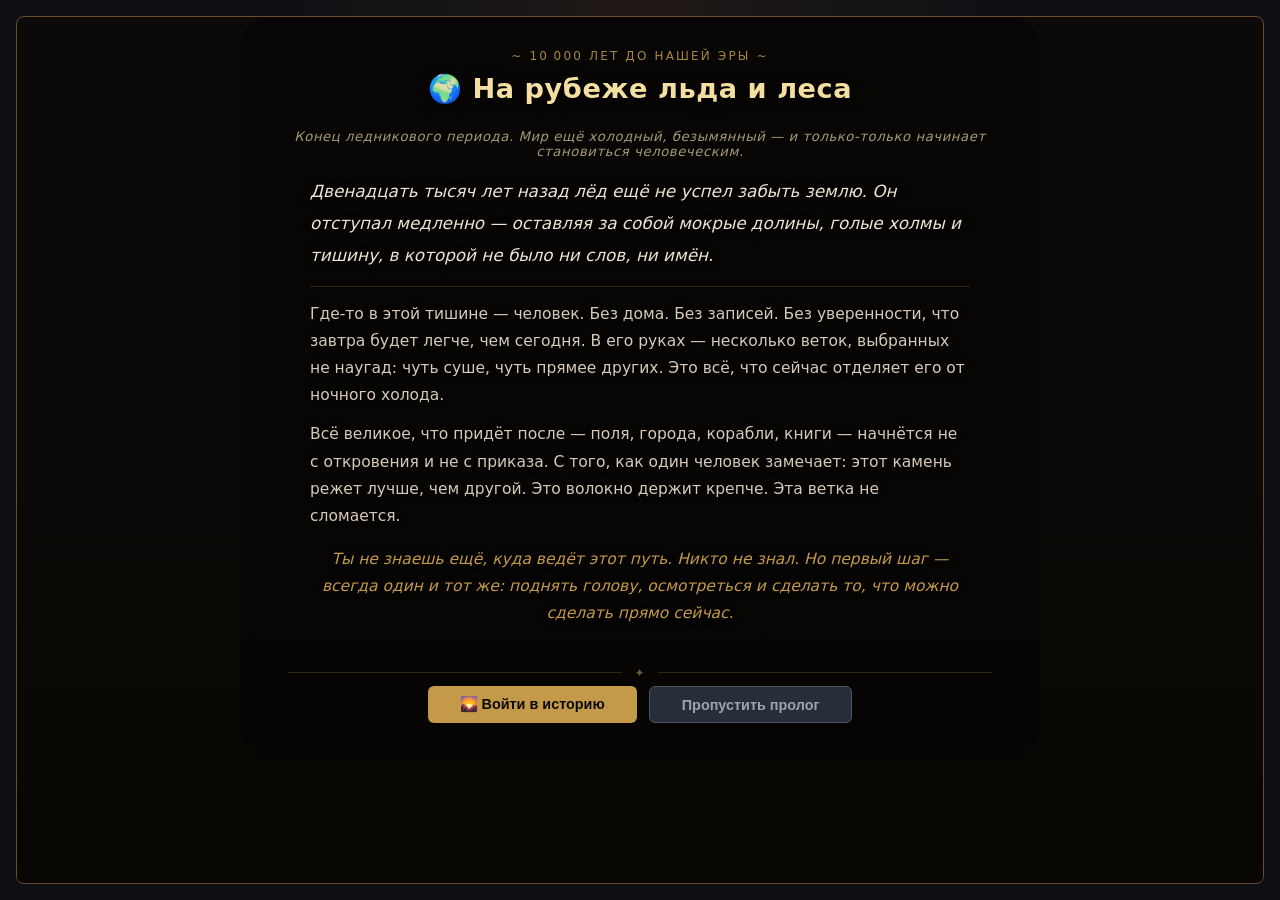
==== web/prototype.html @ 3b173170 "feat: round-trip logistics, phase travel animation, tooltip delay [v0.1.15] - Full outbound/gather/r" ====
<!doctype html>
<html lang="ru">
  <head>
    <meta charset="UTF-8" />
    <meta name="viewport" content="width=device-width, initial-scale=1.0" />
    <title>SpaceGame — v0.1.14</title>
    <link rel="stylesheet" href="prototype/style.css" />
  </head>
  <body>
    <div id="app">
      <header id="game-header">
        <div class="header-top">
          <div class="header-title-block">
            <h1 id="game-title">🌌 SpaceGame</h1>
            <span id="version-badge" class="version-badge">v0.1.14</span>
          </div>
          <div class="header-actions">
            <button id="changelog-btn" class="header-changelog-btn" type="button" title="История изменений">📋 v0.1.14</button>
            <div class="save-status-wrap">
              <button id="save-status" class="save-status" type="button" title="Нажмите для смены интервала автосохранения">Новая игра</button>
              <div id="save-interval-popup" class="save-interval-popup" hidden>
                <label class="save-interval-label">Каждые
                  <input id="save-interval-input" class="save-interval-input" type="number" min="5" max="300" step="5" value="15" />
                  сек
                </label>
              </div>
            </div>
            <button id="restart-onboarding-btn" class="header-service-btn" type="button" title="Начать пролог заново">🌄</button>
            <button id="knowledge-book-btn" class="header-service-btn" type="button" title="Книга знаний">📚</button>
            <button id="reset-progress-btn" class="header-reset-btn" type="button">Новая игра</button>
          </div>
        </div>
      </header>

      <!-- Onboarding intro (first launch) -->
      <div id="onboarding-intro-panel" class="panel panel-onboarding-intro" style="display:none"></div>

      <!-- Onboarding step-by-step -->
      <div id="onboarding-step-panel" class="panel panel-onboarding-step" style="display:none"></div>

      <div id="game-layout">
        <!-- Left sidebar: always-visible info -->
        <aside id="game-sidebar">
          <div id="era-progress-panel" class="panel panel-era-progress"></div>
          <section id="resources-panel" class="panel"></section>
        </aside>

        <!-- Main content: actions -->
        <main id="game-main">
          <section id="character-panel" class="panel panel-character panel-compact"></section>
          <section id="camp-founding-quest" class="panel panel-camp-quest" hidden></section>
          <section id="camp-map-panel" class="panel panel-camp-map"></section>

          <div id="actions-row" class="panel-row">
            <section id="gather-panel" class="panel"></section>
            <section id="craft-panel" class="panel"></section>
          </div>

          <div id="systems-row" class="panel-row">
            <section id="buildings-panel" class="panel"></section>
            <section id="automation-panel" class="panel"></section>
          </div>

          <!-- Research widget: compact button-card opening the research modal -->
          <div id="research-widget" class="panel research-widget"></div>

          <section id="log-panel" class="panel"></section>
        </main>
      </div>

      <div id="story-event-layer" class="story-event-layer" aria-live="polite"></div>
    </div>

    <!-- Research modal -->
    <div id="research-modal" class="modal-overlay" style="display:none" role="dialog" aria-modal="true" aria-labelledby="research-modal-title">
      <div class="modal-panel modal-panel--wide">
        <div class="modal-header">
          <h2 id="research-modal-title">🔬 Исследования эпохи</h2>
          <button id="research-modal-close-btn" class="modal-close-btn" type="button" aria-label="Закрыть">✕</button>
        </div>
        <div id="research-modal-body" class="modal-body"></div>
      </div>
    </div>

    <!-- Knowledge modal -->
    <div id="knowledge-modal" class="modal-overlay" style="display:none" role="dialog" aria-modal="true" aria-labelledby="knowledge-modal-title">
      <div class="modal-panel">
        <div class="modal-header">
          <h2 id="knowledge-modal-title">📚 Книга знаний</h2>
          <button id="knowledge-modal-close-btn" class="modal-close-btn" type="button" aria-label="Закрыть">✕</button>
        </div>
        <div id="knowledge-modal-body" class="modal-body"></div>
      </div>
    </div>

    <!-- Camp founding confirmation modal -->
    <div id="camp-found-confirm-modal" class="modal-overlay modal-overlay--camp-found" style="display:none" role="dialog" aria-modal="true" aria-labelledby="camp-found-confirm-title">
      <div class="modal-panel modal-panel--compact">
        <div class="modal-header">
          <h2 id="camp-found-confirm-title">🏕️ Основать лагерь здесь?</h2>
          <button id="camp-found-confirm-close-btn" class="modal-close-btn" type="button" aria-label="Закрыть">✕</button>
        </div>
        <div id="camp-found-confirm-body" class="modal-body"></div>
        <div class="modal-footer">
          <button id="camp-found-confirm-gather-btn" class="modal-btn modal-btn--support" type="button" hidden>🧭 Собрать необходимые ресурсы</button>
          <button id="camp-found-confirm-cancel-btn" class="modal-btn modal-btn--ghost" type="button">Отмена</button>
          <button id="camp-found-confirm-ok-btn" class="modal-btn modal-btn--primary" type="button">🏕️ Основать лагерь</button>
        </div>
      </div>
    </div>

    <!-- Camp interior screen (full-viewport visual camp page) -->
    <div id="camp-screen" class="camp-screen" style="display:none" role="dialog" aria-modal="true" aria-label="Управление лагерем">
      <!-- A: Top status bar -->
      <header class="cs-topbar">
        <button id="cs-back-btn" class="cs-back-btn" type="button" aria-label="Вернуться на карту">← Карта</button>
        <div class="cs-topbar-title">
          <span class="cs-topbar-icon">🏕️</span>
          <span id="cs-camp-name" class="cs-topbar-name">Лагерь</span>
        </div>
        <div id="cs-topbar-resources" class="cs-topbar-resources"></div>
        <div id="cs-topbar-character" class="cs-topbar-character"></div>
      </header>

      <!-- Main area: scene + right panel -->
      <div class="cs-main">
        <!-- B: Central visual camp scene -->
        <div class="cs-scene-wrap">
          <div id="cs-scene" class="cs-scene">
            <!-- Building slots rendered by JS -->
          </div>
          <div id="cs-scene-hint" class="cs-scene-hint">Нажмите на объект лагеря</div>
        </div>

        <!-- C: Right context panel -->
        <aside id="cs-detail" class="cs-detail">
          <div id="cs-detail-content" class="cs-detail-content">
            <div class="cs-detail-empty">
              <div class="cs-detail-empty-icon">🏕️</div>
              <div class="cs-detail-empty-text">Выберите объект лагеря, чтобы увидеть подробности</div>
            </div>
          </div>
        </aside>
      </div>

      <!-- D: Bottom dock -->
      <div id="cs-dock" class="cs-dock"></div>
    </div>

    <!-- Changelog modal -->
    <div id="changelog-modal" class="modal-overlay" style="display:none" role="dialog" aria-modal="true" aria-labelledby="changelog-modal-title">
      <div class="modal-panel">
        <div class="modal-header">
          <h2 id="changelog-modal-title">📋 Журнал изменений</h2>
          <button id="changelog-close-btn" class="modal-close-btn" type="button" aria-label="Закрыть">✕</button>
        </div>
        <div id="changelog-content" class="modal-body"></div>
      </div>
    </div>

    <!-- Data & Logic -->
    <script src="prototype/data/game-data.js"></script>
    <script src="prototype/game-state.js"></script>
    <script src="prototype/ui.js"></script>
    <script src="prototype/app.js"></script>
  </body>
</html>
---- web/prototype/style.css ----
/* Primitive Prototype — minimal clean UI */

* {
  margin: 0;
  padding: 0;
  box-sizing: border-box;
}

body {
  font-family:
    "Segoe UI",
    system-ui,
    -apple-system,
    sans-serif;
  background: #0f1117;
  color: #e0e0e0;
  min-height: 100vh;
}

#app {
  max-width: 1200px;
  margin: 0 auto;
  padding: 1rem;
}

/* Header */
#game-header {
  display: flex;
  flex-direction: column;
  gap: 0;
  padding: 0.75rem 0;
  border-bottom: 1px solid #2a2d37;
  margin-bottom: 1rem;
}

.header-top {
  display: flex;
  align-items: center;
  justify-content: space-between;
  gap: 0.75rem;
}

.header-title-block {
  display: flex;
  flex-direction: column;
  align-items: flex-start;
  gap: 0.2rem;
  flex-shrink: 0;
}

.header-actions {
  display: flex;
  align-items: center;
  gap: 0.6rem;
  flex-wrap: wrap;
  justify-content: flex-end;
  flex-shrink: 0;
}

#game-header h1 {
  font-size: 1.35rem;
  color: #a78bfa;
}

.panel-compact {
  padding: 0.7rem 0.85rem;
}

#game-main {
  display: flex;
  flex-direction: column;
  gap: 1rem;
  min-width: 0;
}

/* Game layout: sidebar + main */
#game-layout {
  display: grid;
  grid-template-columns: 280px 1fr;
  gap: 1rem;
  align-items: start;
}

#game-sidebar {
  position: sticky;
  top: 0.5rem;
  display: flex;
  flex-direction: column;
  gap: 0.75rem;
  max-height: calc(100vh - 1rem);
  overflow-y: auto;
  overflow-x: clip;
  min-width: 0;
}

/* Panel rows: pair related panels side by side */
.panel-row {
  display: grid;
  grid-template-columns: 1fr 1fr;
  gap: 1rem;
}

/* Version badge */
.version-badge {
  display: inline-block;
  padding: 0.15rem 0.6rem;
  background: #252836;
  border: 1px solid #3a3d47;
  border-radius: 4px;
  font-size: 0.7rem;
  color: #6b7280;
  font-weight: 600;
  letter-spacing: 0.02em;
}

.save-status {
  display: inline-flex;
  align-items: center;
  justify-content: center;
  gap: 0.3rem;
  min-height: 30px;
  min-width: 160px;
  padding: 0.2rem 0.65rem;
  background: #141620;
  border: 1px solid #2a2d37;
  border-radius: 999px;
  font-size: 0.72rem;
  font-family: inherit;
  color: #9ca3af;
  text-align: center;
  cursor: pointer;
  transition: color 0.3s, border-color 0.2s;
}

.save-status::after {
  content: "⚙";
  font-size: 0.65rem;
  opacity: 0.4;
  flex-shrink: 0;
}

.save-status.is-saved::after,
.save-status.is-error::after {
  display: none;
}

.save-status.is-saved {
  border-color: rgba(34, 197, 94, 0.35);
  color: #86efac;
}

.save-status.is-error {
  border-color: rgba(239, 68, 68, 0.35);
  color: #fca5a5;
}

.save-status:hover {
  border-color: #4a4d57;
}

.save-status:focus-visible {
  outline: 2px solid #a78bfa;
  outline-offset: 2px;
}

/* Save interval popup */
.save-status-wrap {
  position: relative;
}

.save-interval-popup {
  position: absolute;
  top: calc(100% + 6px);
  right: 0;
  z-index: 100;
  background: #1c1f2b;
  border: 1px solid #3a3d47;
  border-radius: 8px;
  padding: 0.5rem 0.75rem;
  white-space: nowrap;
  box-shadow: 0 4px 16px rgba(0, 0, 0, 0.5);
}

.save-interval-label {
  display: flex;
  align-items: center;
  gap: 0.4rem;
  font-size: 0.72rem;
  color: #9ca3af;
}

.save-interval-input {
  width: 48px;
  padding: 0.2rem 0.3rem;
  background: #0f1117;
  border: 1px solid #4a4d57;
  border-radius: 4px;
  color: #e0e0e0;
  font-size: 0.72rem;
  font-family: inherit;
  text-align: center;
}

.save-interval-input:focus {
  outline: 2px solid #a78bfa;
  outline-offset: 1px;
  border-color: #a78bfa;
}

.header-reset-btn {
  min-height: 30px;
  padding: 0.35rem 0.8rem;
  background: #2a2235;
  border: 1px solid #56406f;
  border-radius: 6px;
  color: #d8c7ff;
  font-size: 0.74rem;
  font-weight: 600;
  cursor: pointer;
  transition:
    background 0.18s ease,
    border-color 0.18s ease,
    color 0.18s ease;
}

.header-reset-btn:hover {
  background: #332742;
  border-color: #6f4da0;
}

/* Main content */
#game-main {
  display: flex;
  flex-direction: column;
  gap: 1rem;
  min-width: 0;
}

#camp-map-panel {
  overflow: hidden;
}

.camp-map-header {
  display: flex;
  align-items: flex-start;
  justify-content: space-between;
  gap: 0.9rem;
  margin-bottom: 0.85rem;
}

.camp-map-header h3 {
  margin: 0;
}

.camp-map-pre-camp-hint {
  font-size: 0.83rem;
  color: #fbbf24;
  background: rgba(251, 191, 36, 0.08);
  border: 1px solid rgba(251, 191, 36, 0.25);
  border-radius: 8px;
  padding: 0.45rem 0.75rem;
  animation: campCandidatePulse 2s ease-in-out infinite;
  white-space: nowrap;
  align-self: center;
}

.camp-map-description {
  margin-top: 0.3rem;
  color: #9ca3af;
  font-size: 0.82rem;
  line-height: 1.45;
  max-width: 70ch;
}

.camp-map-chips {
  display: flex;
  flex-wrap: wrap;
  gap: 0.35rem;
  justify-content: flex-end;
}

.camp-map-chip {
  display: inline-flex;
  align-items: center;
  min-height: 24px;
  padding: 0.14rem 0.52rem;
  border-radius: 999px;
  background: rgba(96, 165, 250, 0.08);
  border: 1px solid rgba(96, 165, 250, 0.16);
  color: #dbeafe;
  font-size: 0.7rem;
  font-weight: 700;
}

.camp-map-body {
  display: grid;
  grid-template-columns: minmax(0, 1.7fr) 320px;
  gap: 1rem;
  align-items: start;
}

.camp-map-scene-wrap {
  min-width: 0;
}

.camp-map-scene {
  position: relative;
  border-radius: 16px;
  border: 1px solid #2f3546;
  background:
    radial-gradient(circle at 50% 50%, rgba(96, 165, 250, 0.05), transparent 55%),
    linear-gradient(180deg, #0c0f16, #06080c);
  box-shadow: inset 0 1px 0 rgba(255, 255, 255, 0.02);
  overflow: hidden;
  height: 460px;
  cursor: default;
  -webkit-user-select: none;
  user-select: none;
}

.camp-map-scene.is-dragging {
  cursor: grabbing;
}

.camp-map-svg {
  display: block;
  width: 100%;
  height: 100%;
}

.camp-map-svg:focus,
.camp-map-svg *:focus,
.camp-map-svg *:focus-visible {
  outline: none;
}

.camp-map-tooltip {
  position: absolute;
  z-index: 50;
  max-width: 220px;
  padding: 0.45rem 0.55rem;
  border: 1px solid #3a3d47;
  border-radius: 6px;
  background: rgba(15, 17, 23, 0.98);
  color: #d1d5db;
  font-size: 0.7rem;
  line-height: 1.35;
  white-space: pre-line;
  pointer-events: none;
  box-shadow: 0 6px 14px rgba(0, 0, 0, 0.35);
}

.camp-map-legend {
  margin-top: 0.75rem;
  color: #8b93a7;
  font-size: 0.78rem;
  line-height: 1.45;
}

/* SVG camp map tiles */

/* Base polygon: default = hidden fog colour */
.camp-tile polygon {
  fill: #253048;
  stroke: rgba(0, 0, 0, 0.5);
  stroke-width: 0.5;
  transition: fill 0.14s ease, opacity 0.14s ease;
}

/* Tile icon text */
.camp-tile .tile-icon {
  font-family: 'Segoe UI Emoji', 'Apple Color Emoji', 'Noto Color Emoji', sans-serif;
  font-size: 22px;
  text-anchor: middle;
  dominant-baseline: central;
  pointer-events: none;
  fill: #f0f4f8;
}

.camp-tile:focus,
.camp-tile:focus-visible {
  outline: none;
}

.camp-tile.is-hidden .tile-icon {
  visibility: hidden;
}

/* Resource stock badge */
.camp-tile .tile-stock {
  font-size: 11px;
  font-weight: 800;
  font-family: system-ui, sans-serif;
  text-anchor: middle;
  dominant-baseline: central;
  pointer-events: none;
  fill: rgba(248, 250, 252, 0.92);
}

.camp-tile .tile-stock.is-depleted {
  fill: #fca5a5;
}

.camp-tile .tile-path-mark {
  fill: none;
  stroke: rgba(232, 199, 121, 0.78);
  stroke-width: 3;
  stroke-linecap: round;
  stroke-dasharray: 2 5;
  pointer-events: none;
}

.camp-map-travel-layer {
  pointer-events: none;
}

.camp-map-travel-route {
  fill: none;
  stroke: rgba(251, 191, 36, 0.95);
  stroke-width: 3.2;
  stroke-linecap: round;
  stroke-dasharray: 7 8;
  opacity: 0.95;
  animation: campTravelDash 0.9s linear infinite;
}

.camp-map-travel-route.is-return {
  stroke: rgba(96, 165, 250, 0.95);
}

.camp-map-travel-marker {
  fill: rgba(15, 23, 42, 0.95);
  stroke: rgba(251, 191, 36, 0.95);
  stroke-width: 1.8;
  filter: drop-shadow(0 0 8px rgba(251, 191, 36, 0.55));
}

.camp-map-travel-marker.is-gathering {
  stroke: rgba(134, 239, 172, 0.95);
  filter: drop-shadow(0 0 9px rgba(134, 239, 172, 0.6));
}

.camp-map-travel-icon {
  font-family: 'Segoe UI Emoji', 'Apple Color Emoji', 'Noto Color Emoji', sans-serif;
  font-size: 12px;
  text-anchor: middle;
  dominant-baseline: central;
  pointer-events: none;
}

.camp-map-travel-timer {
  font-family: system-ui, 'Segoe UI', sans-serif;
  font-size: 10px;
  font-weight: 800;
  text-anchor: middle;
  dominant-baseline: central;
  fill: rgba(251, 191, 36, 0.98);
  stroke: rgba(15, 23, 42, 0.9);
  stroke-width: 2;
  paint-order: stroke;
}

@keyframes campTravelDash {
  from {
    stroke-dashoffset: 0;
  }
  to {
    stroke-dashoffset: -22;
  }
}

.camp-tile.has-path-trail polygon {
  stroke: rgba(232, 199, 121, 0.55);
  stroke-width: 1.5;
}

/* State-based fills */
.camp-tile.is-discovered polygon {
  fill: #364252;
}

.camp-tile.is-developed polygon {
  fill: #3a3426;
}

.camp-tile.is-depleted polygon {
  fill: #3a2826;
}

/* Terrain fills (visible tiles only) */
.camp-tile:not(.is-hidden).terrain-brush polygon,
.camp-tile:not(.is-hidden).terrain-grove polygon,
.camp-tile:not(.is-hidden).terrain-grass polygon {
  fill: #263c22;
}

.camp-tile:not(.is-hidden).terrain-rock polygon,
.camp-tile:not(.is-hidden).terrain-clay polygon,
.camp-tile:not(.is-hidden).terrain-kiln polygon {
  fill: #3c2e24;
}

.camp-tile:not(.is-hidden).terrain-water polygon {
  fill: #1a3248;
}

.camp-tile:not(.is-hidden).terrain-worksite polygon,
.camp-tile:not(.is-hidden).terrain-clearing polygon {
  fill: #382e1c;
}

.camp-tile:not(.is-hidden).terrain-lore polygon {
  fill: #3c2a10;
}

/* Camp centre: golden prominent tile */
.camp-tile:not(.is-hidden).terrain-camp polygon {
  fill: #6a4012;
  stroke: rgba(251, 191, 36, 0.65);
  stroke-width: 2;
  animation: campSvgPulse 3s ease-in-out infinite;
}

.camp-tile:not(.is-hidden).terrain-camp .tile-icon {
  font-size: 28px;
}

/* Hidden override: always fog colour, no interaction */
.camp-tile.is-hidden polygon {
  fill: #253048 !important;
  stroke: rgba(0, 0, 0, 0.3) !important;
  stroke-width: 0.5 !important;
  pointer-events: none;
  cursor: default;
}

/* Hover — only non-hidden tiles */
.camp-tile:not(.is-hidden):not(.is-visible_locked):hover polygon {
  opacity: 0.78;
  cursor: pointer;
}

/* Camp candidate — amber glow, pulsing */
@keyframes campCandidatePulse {
  0%, 100% { stroke: rgba(251, 191, 36, 0.4); }
  50%       { stroke: rgba(251, 191, 36, 0.9); }
}

.camp-tile.is-camp_candidate polygon {
  fill: #2e2510 !important;
  stroke: rgba(251, 191, 36, 0.6) !important;
  stroke-width: 2 !important;
  animation: campCandidatePulse 2s ease-in-out infinite;
}

.camp-tile.is-camp_candidate:hover polygon {
  fill: #3a2e10 !important;
  stroke: rgba(251, 191, 36, 1.0) !important;
  stroke-width: 2.5 !important;
  cursor: pointer;
  opacity: 1;
}

.camp-tile.is-camp_candidate .tile-icon {
  opacity: 1;
}

/* Chosen camp centre */
.camp-tile.is-camp polygon {
  fill: #2a2000 !important;
  stroke: rgba(251, 191, 36, 0.85) !important;
  stroke-width: 2.5 !important;
  animation: campSvgPulse 2.5s ease-in-out infinite;
}

/* Visible-locked: dim, no interaction */
.camp-tile.is-visible_locked polygon {
  fill: #1e2535 !important;
  stroke: rgba(100, 120, 160, 0.2) !important;
  stroke-width: 0.5 !important;
  opacity: 0.55;
  pointer-events: none;
  cursor: default;
}

/* Selected */
.camp-tile.is-selected polygon {
  stroke: rgba(236, 221, 165, 0.72) !important;
  stroke-width: 1.4 !important;
  filter: brightness(1.08);
}

/* Zone darkening: outer rings */
.camp-tile.zone-3 polygon,
.camp-tile.zone-4 polygon {
  filter: brightness(0.85);
}

/* Resource richness indicators */
.camp-tile.res-rich polygon {
  stroke: rgba(74, 222, 128, 0.5);
  stroke-width: 1.5;
}

.camp-tile.res-sparse polygon {
  stroke: rgba(248, 113, 113, 0.45);
  stroke-width: 1.5;
}

/* Camp centre glow animation */
@keyframes campSvgPulse {
  0%, 100% { opacity: 0.3; }
  50%       { opacity: 0.85; }
}


.camp-map-details {
  padding: 0.9rem 1rem;
  border-radius: 14px;
  border: 1px solid #30364a;
  background: rgba(16, 20, 29, 0.92);
}

.camp-map-details-top {
  display: flex;
  align-items: flex-start;
  justify-content: space-between;
  gap: 0.75rem;
}

.camp-map-details-name {
  font-size: 1rem;
  font-weight: 800;
  color: #f8fafc;
}

.camp-map-details-meta {
  display: flex;
  flex-wrap: wrap;
  justify-content: flex-end;
  gap: 0.35rem;
}

.camp-map-details-text {
  margin-top: 0.65rem;
  color: #cbd5e1;
  line-height: 1.5;
  font-size: 0.84rem;
}

.camp-map-action-meta {
  display: flex;
  flex-direction: column;
  gap: 0.32rem;
  margin-top: 0.8rem;
  font-size: 0.78rem;
  color: #bfdbfe;
}

.camp-map-note {
  margin-top: 0.75rem;
  padding: 0.62rem 0.75rem;
  border-radius: 10px;
  border: 1px solid rgba(96, 165, 250, 0.16);
  background: rgba(59, 130, 246, 0.08);
  color: #dbeafe;
  font-size: 0.78rem;
  line-height: 1.45;
}

.camp-map-note.is-progress {
  border-color: rgba(245, 158, 11, 0.2);
  background: rgba(245, 158, 11, 0.08);
  color: #fcd34d;
}

.camp-map-note.is-built {
  border-color: rgba(34, 197, 94, 0.2);
  background: rgba(34, 197, 94, 0.08);
  color: #bbf7d0;
}

.camp-map-note.is-waiting {
  border-color: rgba(251, 191, 36, 0.18);
  background: rgba(251, 191, 36, 0.08);
  color: #fde68a;
}

.camp-map-note.is-empty {
  border-color: rgba(248, 113, 113, 0.2);
  background: rgba(127, 29, 29, 0.12);
  color: #fecaca;
}

.camp-map-primary-btn {
  width: 100%;
  margin-top: 0.8rem;
  min-height: 42px;
  padding: 0.72rem 0.9rem;
  border-radius: 10px;
  border: 1px solid rgba(167, 139, 250, 0.3);
  background: linear-gradient(180deg, #2b2442, #1d1730);
  color: #f5f3ff;
  font-size: 0.86rem;
  font-weight: 700;
  cursor: pointer;
  transition:
    border-color 0.16s ease,
    transform 0.16s ease,
    box-shadow 0.16s ease;
}

.camp-map-primary-btn:hover {
  transform: translateY(-1px);
  border-color: rgba(167, 139, 250, 0.52);
  box-shadow: 0 10px 24px rgba(15, 23, 42, 0.2);
}

.camp-map-primary-btn.disabled,
.camp-map-primary-btn[aria-disabled="true"] {
  opacity: 0.52;
  cursor: default;
  transform: none;
  box-shadow: none;
}

.camp-map-secondary-btn {
  width: 100%;
  margin-top: 0.6rem;
  min-height: 38px;
  padding: 0.6rem 0.9rem;
  border-radius: 10px;
  border: 1px solid rgba(134, 239, 172, 0.25);
  background: linear-gradient(180deg, #1a2e1f, #111a14);
  color: #bbf7d0;
  font-size: 0.82rem;
  font-weight: 600;
  cursor: pointer;
  transition:
    border-color 0.16s ease,
    transform 0.16s ease,
    box-shadow 0.16s ease;
}

.camp-map-secondary-btn:hover {
  transform: translateY(-1px);
  border-color: rgba(134, 239, 172, 0.45);
  box-shadow: 0 8px 20px rgba(15, 23, 42, 0.18);
}

.camp-map-secondary-btn.disabled,
.camp-map-secondary-btn[aria-disabled="true"] {
  opacity: 0.52;
  cursor: default;
  transform: none;
  box-shadow: none;
}

/* Panels */
.panel {
  background: #1a1d27;
  border: 1px solid #2a2d37;
  border-radius: 8px;
  padding: 1rem;
  min-width: 0;
  transition:
    border-color 0.16s ease,
    box-shadow 0.16s ease,
    background 0.16s ease;
}

#resources-panel {
  overflow-x: hidden;
}

.panel:hover {
  border-color: #3a4b72;
  box-shadow:
    0 0 0 1px rgba(96, 165, 250, 0.16),
    0 0 16px rgba(96, 165, 250, 0.08);
}

/* Intro panel */
.panel-intro {
  border-color: #a78bfa;
  background: linear-gradient(135deg, #1a1d27, #252836);
  margin-bottom: 1rem;
  display: block;
}

.intro-content {
  text-align: center;
}

.intro-text {
  font-size: 1rem;
  line-height: 1.6;
  color: #d1d5db;
  margin-bottom: 1rem;
}

.intro-dismiss {
  padding: 0.5rem 2rem;
  background: #a78bfa;
  color: #0f1117;
  border: none;
  border-radius: 6px;
  font-weight: 700;
  font-size: 0.9rem;
  cursor: pointer;
  transition: background 0.15s;
}

.intro-dismiss:hover {
  background: #8b6cf0;
}

/* Onboarding panels */
.panel-onboarding-intro {
  position: relative;
  overflow: hidden;
  padding: 0;
  border-color: #6b4c2a;
  background: #0c0a08;
  margin-bottom: 0.5rem;
  min-height: 480px;
  display: flex;
  align-items: stretch;
}

/* Hero image — full-bleed background */
.intro-hero-image {
  position: absolute;
  inset: 0;
  width: 100%;
  height: 100%;
  object-fit: cover;
  object-position: center 30%;
  opacity: 1;
  filter: brightness(1.8) saturate(1.1);
  pointer-events: none;
  -webkit-user-select: none;
  user-select: none;
}

/* Gradient overlay: only bottom fade for text readability */
.intro-hero-overlay {
  position: absolute;
  inset: 0;
  background: linear-gradient(
    to bottom,
    rgba(8, 6, 3, 0.0) 0%,
    rgba(8, 6, 3, 0.0) 45%,
    rgba(8, 6, 3, 0.55) 75%,
    rgba(8, 6, 3, 0.82) 100%
  );
  pointer-events: none;
}

/* Content block sits above image */
.onboarding-intro-content {
  position: relative;
  z-index: 1;
  text-align: center;
  padding: 2rem 3.0rem 2.2rem;
  max-width: 800px;
  margin: auto;
  display: flex;
  flex-direction: column;
  align-items: center;
  gap: 0;
  /* ─── ЗАТЕМНЕНИЕ ПОД ТЕКСТОМ ─────────────────────────────────────
     background: цвет тени. rgba(R, G, B, прозрачность)
       0.0 = полностью прозрачно  /  1.0 = глухой чёрный
     border-radius: скругление углов подложки
  ─────────────────────────────────────────────────────────────── */
  background: rgba(5, 4, 2, 0.58);
  border-radius: 30px;
}

/* Subtle era label above title */
.intro-era-label {
  font-size: 0.75rem;
  letter-spacing: 0.18em;
  text-transform: uppercase;
  color: #c49a4a;
  margin-bottom: 0.6rem;
  opacity: 0.85;
}

.onboarding-intro-title {
  font-size: 1.7rem;
  font-weight: 800;
  color: #f5dfa0;
  margin-bottom: 1.5rem;
  text-shadow: 0 2px 12px rgba(0,0,0,0.8);
  letter-spacing: 0.02em;
}

.onboarding-intro-text {
  font-size: 0.97rem;
  line-height: 1.75;
  color: #d6cbba;
  margin-bottom: 1.75rem;
  text-align: left;
  text-shadow: 0 1px 6px rgba(0,0,0,0.7);
  display: flex;
  flex-direction: column;
  gap: 0.75rem;
  max-width: 660px;
}

.onboarding-intro-text p:last-child {
  text-align: center;
  font-style: italic;
  color: #c49a4a;
  margin-top: 0.25rem;
}

/* Cinematic opening paragraph (lede) */
.intro-lede {
  font-size: 1.05rem;
  line-height: 1.9;
  font-style: italic;
  color: #ede5d4;
  text-shadow: 0 1px 10px rgba(0, 0, 0, 0.95);
  padding-bottom: 0.85rem;
  border-bottom: 1px solid rgba(196, 154, 74, 0.22);
  margin-bottom: 0.15rem !important;
}

/* Subtitle under main title */
.intro-subtitle {
  font-size: 0.83rem;
  letter-spacing: 0.04em;
  color: #b8a882;
  font-style: italic;
  opacity: 0.9;
  margin-bottom: 1.1rem;
}

/* Decorative divider before buttons */
.intro-divider {
  display: flex;
  align-items: center;
  gap: 0.75rem;
  width: 100%;
  margin: 0.65rem 0 0.4rem;
  color: rgba(196, 154, 74, 0.55);
}
.intro-divider::before,
.intro-divider::after {
  content: "";
  flex: 1;
  height: 1px;
  background: rgba(196, 154, 74, 0.22);
}
.intro-divider span {
  font-size: 0.75rem;
  letter-spacing: 0.1em;
}

.onboarding-intro-buttons {
  display: flex;
  justify-content: center;
  gap: 0.75rem;
  flex-wrap: wrap;
}

.ob-btn {
  padding: 0.6rem 2rem;
  border: none;
  border-radius: 6px;
  font-weight: 700;
  font-size: 0.9rem;
  cursor: pointer;
  transition: background 0.15s, transform 0.1s;
}

.ob-btn:active {
  transform: scale(0.97);
}

.ob-btn-start {
  background: #c49a4a;
  color: #0c0a08;
}

.ob-btn-start:hover {
  background: #dbb55e;
}

.ob-btn-skip {
  background: rgba(55, 65, 81, 0.7);
  color: #9ca3af;
  border: 1px solid #4b5563;
}

.ob-btn-skip:hover {
  background: rgba(75, 85, 99, 0.8);
}

.ob-btn-skip-small {
  padding: 0.25rem 0.75rem;
  background: #374151;
  color: #9ca3af;
  border: none;
  border-radius: 4px;
  font-size: 0.75rem;
  cursor: pointer;
  transition: background 0.15s;
}

.ob-btn-skip-small:hover {
  background: #4b5563;
}

/* Step-by-step onboarding panel */
.panel-onboarding-step {
  border-color: #fbbf24;
  margin-bottom: 1rem;
}

.onboarding-step-content {
  display: flex;
  flex-direction: column;
  gap: 0.5rem;
}

.onboarding-step-header {
  display: flex;
  justify-content: space-between;
  align-items: center;
}

.onboarding-step-header h3 {
  margin: 0;
  padding: 0;
  border: none;
  font-size: 0.9rem;
  color: #fbbf24;
}

.onboarding-step-text {
  font-size: 0.95rem;
  font-weight: 600;
  color: #e0e0e0;
}

.onboarding-step-hint {
  font-size: 0.8rem;
  color: #9ca3af;
  font-style: italic;
}

.onboarding-step-bar {
  width: 100%;
  height: 6px;
  background: #141620;
  border-radius: 3px;
  overflow: hidden;
  margin-top: 0.25rem;
}

.onboarding-step-bar-fill {
  height: 100%;
  background: linear-gradient(90deg, #fbbf24, #f59e0b);
  transition: width 0.3s ease;
}

/* Goals panel — removed, goals now inside era-progress */

.storage-warning {
  margin-bottom: 0.6rem;
  padding: 0.55rem 0.65rem;
  border-radius: 6px;
  font-size: 0.76rem;
  line-height: 1.35;
  border: 1px solid transparent;
}

.storage-warning.is-near {
  background: rgba(245, 158, 11, 0.08);
  border-color: rgba(245, 158, 11, 0.3);
  color: #fbbf24;
}

.storage-warning.is-full {
  background: rgba(239, 68, 68, 0.08);
  border-color: rgba(239, 68, 68, 0.3);
  color: #fca5a5;
}

.storage-summary {
  margin-bottom: 0.45rem;
  padding: 0.35rem 0.5rem;
  border-radius: 6px;
  border: 1px solid #2d3341;
  background: #141620;
  color: #bfc8da;
  font-size: 0.72rem;
  line-height: 1.35;
}

.storage-bar {
  position: relative;
  width: 100%;
  height: 14px;
  margin-bottom: 0.5rem;
  border-radius: 999px;
  overflow: hidden;
  background: #10141f;
  border: 1px solid #2d3341;
}

.storage-bar-fill {
  height: 100%;
  width: 0%;
  background: linear-gradient(90deg, #22c55e, #84cc16);
  transition: width 0.2s ease;
}

.storage-bar-text {
  position: absolute;
  top: 50%;
  left: 50%;
  transform: translate(-50%, -50%);
  font-size: 0.66rem;
  font-weight: 700;
  color: #d1d5db;
  text-shadow: 0 0 2px rgba(0, 0, 0, 0.55);
}

.storage-bar.is-near .storage-bar-fill {
  background: linear-gradient(90deg, #f59e0b, #fbbf24);
}

.storage-bar.is-critical .storage-bar-fill {
  background: linear-gradient(90deg, #ef4444, #f87171);
}

.panel h3 {
  font-size: 1rem;
  color: #a78bfa;
  margin-bottom: 0.75rem;
  padding-bottom: 0.5rem;
  border-bottom: 1px solid #2a2d37;
}

/* Resource grid */
.resource-grid {
  display: grid;
  grid-template-columns: repeat(auto-fill, minmax(120px, 1fr));
  gap: 0.5rem;
}

.storage-groups {
  display: flex;
  flex-direction: column;
  gap: 0.55rem;
  max-height: none;
  overflow-y: auto;
  padding-right: 0.15rem;
}

.storage-category {
  padding: 0.5rem;
  border: 1px solid #262b37;
  border-radius: 8px;
  background: #141620;
}

.storage-category-header {
  display: flex;
  align-items: center;
  justify-content: space-between;
  gap: 0.6rem;
  margin-bottom: 0.4rem;
}

.storage-category-title {
  font-size: 0.78rem;
  font-weight: 700;
  color: #f3f4f6;
}

.storage-category-meta {
  font-size: 0.68rem;
  color: #9ca3af;
  text-align: right;
  white-space: nowrap;
}

.storage-resource-list {
  display: flex;
  flex-direction: column;
  gap: 0.35rem;
}

.resource-item {
  display: flex;
  align-items: center;
  gap: 0.5rem;
  padding: 0.55rem 0.6rem;
  background: #141620;
  border-radius: 6px;
}

.resource-icon {
  font-size: 1.2rem;
}

.resource-icon svg,
.btn-icon svg,
.building-icon svg,
.tech-icon svg {
  display: block;
  width: 1.18em;
  height: 1.18em;
  flex-shrink: 0;
}

.plank-icon-svg {
  display: inline-block;
  width: 1.15em;
  height: 1.15em;
  vertical-align: -0.18em;
  flex-shrink: 0;
}

.branch-icon-svg {
  display: inline-block;
  width: 1.15em;
  height: 1.15em;
  vertical-align: -0.15em;
  flex-shrink: 0;
}

.resource-icon .plank-icon-svg,
.resource-icon .branch-icon-svg,
.btn-icon .plank-icon-svg,
.btn-icon .branch-icon-svg,
.building-icon .plank-icon-svg,
.building-icon .branch-icon-svg,
.tech-icon .plank-icon-svg {
  display: block;
  width: 1.18em;
  height: 1.18em;
}

.resource-text {
  display: flex;
  flex-direction: column;
  gap: 0.1rem;
  min-width: 0;
  flex: 1;
}

.resource-name {
  font-size: 0.8rem;
  font-weight: 600;
  color: #f3f4f6;
}

.resource-desc {
  font-size: 0.68rem;
  line-height: 1.2;
  color: #8b93a7;
}

.resource-count {
  font-weight: bold;
  color: #fbbf24;
}

.storage-resource-row {
  padding: 0.42rem 0.5rem;
  border: 1px solid #262b37;
  border-radius: 7px;
  background: #171a23;
  transition:
    border-color 0.18s ease,
    background 0.18s ease,
    box-shadow 0.18s ease;
}

.storage-resource-row.is-near {
  border-color: rgba(245, 158, 11, 0.4);
}

.storage-resource-row.is-high {
  border-color: rgba(239, 68, 68, 0.28);
}

.storage-resource-row.is-full {
  background: rgba(61, 24, 24, 0.34);
  border-color: rgba(239, 68, 68, 0.45);
}

.storage-resource-row.is-overflowed {
  box-shadow: 0 0 0 1px rgba(239, 68, 68, 0.24);
}

.storage-resource-main {
  display: flex;
  align-items: center;
  gap: 0.45rem;
}

.storage-resource-top {
  display: flex;
  align-items: center;
  justify-content: space-between;
  gap: 0.5rem;
}

.storage-resource-count {
  font-size: 0.7rem;
  font-weight: 700;
  color: #fbbf24;
  white-space: nowrap;
}

.storage-overflow-badge {
  margin-top: 0.12rem;
  font-size: 0.64rem;
  line-height: 1.2;
  color: #fca5a5;
}

.storage-resource-state {
  margin-top: 0.35rem;
  font-size: 0.7rem;
  line-height: 1.3;
  color: #bfc8da;
}

.storage-resource-row.is-full .storage-resource-state,
.storage-resource-row.is-overflowed .storage-resource-state {
  color: #fca5a5;
}

.storage-resource-bar {
  width: 100%;
  height: 6px;
  margin-top: 0.4rem;
  background: #0f1117;
  border-radius: 999px;
  overflow: hidden;
}

.storage-resource-bar-fill {
  height: 100%;
  width: 0%;
  background: linear-gradient(90deg, #22c55e, #84cc16);
  transition: width 0.18s ease;
}

.storage-resource-row.is-near .storage-resource-bar-fill {
  background: linear-gradient(90deg, #f59e0b, #fbbf24);
}

.storage-resource-row.is-high .storage-resource-bar-fill,
.storage-resource-row.is-full .storage-resource-bar-fill,
.storage-resource-row.is-overflowed .storage-resource-bar-fill {
  background: linear-gradient(90deg, #ef4444, #f87171);
}

/* Character panel */
.panel-character {
  border-color: rgba(251, 191, 36, 0.32);
  background:
    linear-gradient(135deg, rgba(31, 27, 12, 0.9), rgba(16, 20, 29, 0.96)),
    #171923;
}

#game-main > .panel-character {
  position: sticky;
  top: 0.5rem;
  z-index: 20;
  margin-bottom: -0.15rem;
  -webkit-backdrop-filter: blur(8px);
  backdrop-filter: blur(8px);
}

.panel-character.is-low {
  border-color: #f59e0b;
  box-shadow: 0 0 0 1px rgba(245, 158, 11, 0.18);
}

.panel-character.is-critical {
  border-color: #ef4444;
  box-shadow: 0 0 0 1px rgba(239, 68, 68, 0.22);
}

.character-topline {
  display: flex;
  align-items: flex-start;
  justify-content: space-between;
  gap: 0.75rem;
  margin-bottom: 0.4rem;
}

.character-topline-right {
  flex-shrink: 0;
  display: flex;
  align-items: flex-start;
  gap: 0.45rem;
}

.character-identity {
  display: flex;
  flex-direction: column;
  gap: 0.3rem;
  min-width: 0;
}

.character-title {
  font-size: 0.84rem;
  font-weight: 700;
  color: #fbbf24;
}

.character-condition {
  display: inline-flex;
  align-items: center;
  width: fit-content;
  padding: 0.12rem 0.45rem;
  border-radius: 999px;
  font-size: 0.68rem;
  font-weight: 700;
  border: 1px solid rgba(148, 163, 184, 0.22);
  color: #d1d5db;
  background: rgba(148, 163, 184, 0.08);
}

.character-condition.is-stable {
  color: #86efac;
  border-color: rgba(34, 197, 94, 0.24);
  background: rgba(34, 197, 94, 0.08);
}

.character-condition.is-weakened {
  color: #fcd34d;
  border-color: rgba(245, 158, 11, 0.24);
  background: rgba(245, 158, 11, 0.08);
}

.character-condition.is-exhausted {
  color: #fca5a5;
  border-color: rgba(239, 68, 68, 0.24);
  background: rgba(239, 68, 68, 0.08);
}

.character-mini-stack {
  flex-shrink: 0;
  display: flex;
  flex-direction: column;
  align-items: flex-end;
  gap: 0.16rem;
}

.character-toggle-btn {
  width: 24px;
  height: 24px;
  padding: 0;
  display: inline-flex;
  align-items: center;
  justify-content: center;
  border-radius: 7px;
  border: 1px solid rgba(148, 163, 184, 0.22);
  background: rgba(15, 23, 42, 0.34);
  color: #cbd5e1;
  font-size: 0.8rem;
  line-height: 1;
  cursor: pointer;
  transition: background 0.16s ease, border-color 0.16s ease, color 0.16s ease;
}

.character-toggle-btn:hover {
  background: rgba(30, 41, 59, 0.6);
  border-color: rgba(148, 163, 184, 0.4);
  color: #f8fafc;
}

.character-carry,
.character-knowledge {
  color: #cbd5e1;
  font-size: 0.72rem;
  font-weight: 600;
}

.character-knowledge {
  color: #a5b4fc;
}

.character-hud-grid {
  display: grid;
  grid-template-columns: minmax(180px, 1fr) minmax(180px, 1fr);
  gap: 0.6rem;
  margin-bottom: 0.35rem;
}

.character-meter-top {
  display: flex;
  align-items: center;
  justify-content: space-between;
  gap: 0.6rem;
  margin-bottom: 0.24rem;
  font-size: 0.73rem;
  color: #cbd5e1;
  font-weight: 600;
}

.energy-bar-container,
.character-bar-container {
  position: relative;
  width: 100%;
  height: 14px;
  background: #141620;
  border-radius: 6px;
  overflow: hidden;
}

.energy-bar-fill {
  height: 100%;
  background: linear-gradient(90deg, #f59e0b, #fbbf24);
  transition: width 0.3s ease;
}

.character-bar-energy {
  background: linear-gradient(90deg, #f59e0b, #fbbf24);
}

.character-bar-satiety {
  background: linear-gradient(90deg, #84cc16, #22c55e);
}

.energy-bar-text {
  position: absolute;
  top: 50%;
  left: 50%;
  transform: translate(-50%, -50%);
  font-size: 0.7rem;
  font-weight: 700;
  color: #0f1117;
  text-shadow: 0 0 2px rgba(255, 255, 255, 0.5);
}

.character-chip-row {
  display: flex;
  flex-direction: row;
  flex-wrap: wrap;
  align-items: center;
  gap: 0.3rem 0.5rem;
  margin-bottom: 0.3rem;
}

.character-chip {
  display: inline-flex;
  align-items: center;
  min-height: 22px;
  padding: 0.14rem 0.44rem;
  border-radius: 999px;
  border: 1px solid rgba(148, 163, 184, 0.18);
  background: rgba(15, 23, 42, 0.34);
  color: #cbd5e1;
  font-size: 0.69rem;
  line-height: 1.2;
}

.character-chip.is-empty {
  color: #9ca3af;
}

.character-chip-cooldown {
  color: #9ca3af;
}

.character-rest-compact-btn {
  display: inline-flex;
  align-items: center;
  min-height: 22px;
  padding: 0.14rem 0.5rem;
  border-radius: 999px;
  border: 1px solid rgba(251, 191, 36, 0.35);
  background: rgba(48, 35, 14, 0.55);
  color: #fde68a;
  font-size: 0.69rem;
  font-weight: 700;
  line-height: 1.2;
  cursor: pointer;
  transition: background 0.16s ease, border-color 0.16s ease;
}

.character-rest-compact-btn:hover {
  background: rgba(73, 52, 18, 0.78);
  border-color: rgba(251, 191, 36, 0.58);
}

.character-trip-compact {
  display: flex;
  flex-wrap: wrap;
  gap: 0.2rem 0.55rem;
  padding-top: 0.28rem;
  border-top: 1px solid rgba(71, 85, 105, 0.28);
  color: #dbe4f0;
  font-size: 0.72rem;
}

.character-trip-compact-kind {
  font-size: 0.66rem;
  font-weight: 700;
  letter-spacing: 0.03em;
  text-transform: uppercase;
  color: #94a3b8;
}

.character-expandable {
  overflow: hidden;
  max-height: 1100px;
  transition: max-height 0.24s ease, opacity 0.2s ease, margin-top 0.2s ease;
  opacity: 1;
  margin-top: 0.3rem;
}

.character-expandable.is-collapsed {
  max-height: 0;
  opacity: 0;
  margin-top: 0;
}

.character-detail-grid {
  display: grid;
  grid-template-columns: minmax(0, 1.45fr) minmax(260px, 1fr);
  gap: 0.65rem;
  align-items: start;
}

.character-detail-main,
.character-detail-side {
  min-width: 0;
}

.character-detail-side {
  display: flex;
  flex-direction: column;
  gap: 0.45rem;
}

.character-attribute-grid {
  display: grid;
  grid-template-columns: repeat(4, minmax(0, 1fr));
  gap: 0.35rem;
  margin-bottom: 0.35rem;
}

.character-attribute {
  min-width: 0;
  padding: 0.38rem 0.48rem;
  border-radius: 10px;
  border: 1px solid rgba(71, 85, 105, 0.28);
  background: rgba(15, 23, 42, 0.22);
}

.character-attribute-label {
  font-size: 0.63rem;
  font-weight: 700;
  letter-spacing: 0.05em;
  text-transform: uppercase;
  color: #94a3b8;
  margin-bottom: 0.18rem;
}

.character-attribute-value {
  font-size: 0.74rem;
  font-weight: 700;
  color: #f3f4f6;
  line-height: 1.25;
}

.character-attribute-note {
  margin-top: 0.14rem;
  font-size: 0.66rem;
  color: #9ca3af;
  line-height: 1.3;
}

.character-note {
  font-size: 0.69rem;
  color: #cbd5e1;
  line-height: 1.35;
  margin-bottom: 0;
}

.character-rest {
  margin-bottom: 0;
  padding: 0.52rem 0.65rem;
  border-radius: 12px;
  border: 1px solid rgba(251, 191, 36, 0.22);
  background: rgba(36, 28, 13, 0.34);
}

.character-rest-top {
  display: flex;
  align-items: flex-start;
  justify-content: space-between;
  gap: 0.75rem;
}

.character-rest-body {
  min-width: 0;
  flex: 1 1 auto;
}

.character-rest-title {
  font-size: 0.75rem;
  font-weight: 700;
  color: #fde68a;
  margin-bottom: 0.14rem;
}

.character-rest-meta {
  display: flex;
  flex-wrap: wrap;
  gap: 0.18rem 0.45rem;
  font-size: 0.69rem;
  color: #e5e7eb;
  margin-bottom: 0.16rem;
}

.character-rest-note {
  font-size: 0.68rem;
  color: #cbd5e1;
  line-height: 1.3;
}

.character-rest-btn {
  flex-shrink: 0;
  min-width: 138px;
  min-height: 34px;
  padding: 0.46rem 0.78rem;
  border-radius: 10px;
  border: 1px solid rgba(251, 191, 36, 0.32);
  background: linear-gradient(180deg, #3a2b12, #23190a);
  color: #fde68a;
  font-size: 0.73rem;
  font-weight: 700;
  cursor: pointer;
  transition:
    transform 0.16s ease,
    border-color 0.16s ease,
    box-shadow 0.16s ease;
}

.character-rest-btn:hover:not(:disabled) {
  transform: translateY(-1px);
  border-color: rgba(251, 191, 36, 0.56);
  box-shadow: 0 10px 22px rgba(15, 23, 42, 0.2);
}

.character-rest-btn.disabled,
.character-rest-btn:disabled {
  opacity: 0.55;
  cursor: default;
  transform: none;
  box-shadow: none;
}

.character-trip {
  padding-top: 0.38rem;
  border-top: 1px solid rgba(71, 85, 105, 0.35);
}

.character-trip-label {
  font-size: 0.66rem;
  font-weight: 700;
  letter-spacing: 0.02em;
  text-transform: uppercase;
  color: #94a3b8;
  margin-bottom: 0.18rem;
}

.character-trip-meta {
  display: flex;
  flex-wrap: wrap;
  gap: 0.18rem 0.45rem;
  font-size: 0.69rem;
  color: #dbe4f0;
}

.character-trip-meta span {
  white-space: nowrap;
}

.character-trip-warning {
  margin-top: 0.2rem;
  color: #fca5a5;
  font-size: 0.68rem;
  line-height: 1.35;
}

.character-trip-empty {
  font-size: 0.68rem;
  color: #9ca3af;
  line-height: 1.35;
}

/* Action buttons */
.action-btn {
  width: 100%;
  padding: 0.75rem;
  margin-bottom: 0.5rem;
  background: #252836;
  border: 1px solid #3a3d47;
  border-radius: 6px;
  color: #e0e0e0;
  cursor: pointer;
  display: flex;
  flex-direction: column;
  align-items: flex-start;
  gap: 0.25rem;
  transition:
    background 0.18s ease,
    border-color 0.18s ease,
    box-shadow 0.18s ease,
    opacity 0.18s ease;
}

.action-btn:hover:not(:disabled):not(.cooldown) {
  background: #272b37;
  border-color: #444956;
  box-shadow: 0 0 0 1px rgba(148, 163, 184, 0.06);
}

.action-btn.cooldown:hover {
  background: #252836;
  border-color: #3a3d47;
  box-shadow: none;
}

.action-btn:disabled {
  opacity: 0.4;
  cursor: not-allowed;
}

.action-btn:focus-visible {
  outline: none;
  border-color: #636978;
  box-shadow: 0 0 0 2px rgba(148, 163, 184, 0.1);
}

.action-btn.disabled {
  opacity: 0.4;
}

.action-btn.cooldown {
  opacity: 0.78;
}

.action-btn.busy {
  border-color: #444956;
}

.btn-icon {
  font-size: 1.2rem;
  display: inline-flex;
  align-items: center;
  justify-content: center;
}

.btn-label {
  font-weight: 600;
  font-size: 0.9rem;
}

.btn-desc {
  display: block;
  font-size: 0.75rem;
  line-height: 1.3;
  color: #9ca3af;
}

.btn-cost,
.btn-output,
.btn-flow {
  font-size: 0.75rem;
  color: #fbbf24;
}

.btn-flow {
  color: #a78bfa;
  font-weight: 600;
}

.btn-efficiency,
.btn-queue-status {
  font-size: 0.73rem;
  line-height: 1.3;
}

.btn-efficiency {
  color: #8b93a7;
}

.btn-queue-status {
  color: #60a5fa;
}

.btn-cooldown {
  font-size: 0.75rem;
  color: #ef4444;
}

/* Building & tech cards */
.building-card,
.tech-card,
.recipe-card {
  padding: 0.5rem;
  margin-bottom: 0.5rem;
  background: #141620;
  border-radius: 6px;
}

.research-overview {
  margin-bottom: 0.8rem;
  padding: 0.75rem;
  background: #141620;
  border: 1px solid #2d3341;
  border-radius: 8px;
}

.research-overview-summary {
  display: flex;
  flex-wrap: wrap;
  gap: 0.45rem;
  margin-bottom: 0.45rem;
}

.research-summary-chip {
  display: inline-flex;
  align-items: center;
  padding: 0.25rem 0.55rem;
  border-radius: 999px;
  background: #1a1d27;
  border: 1px solid #343948;
  color: #cbd5e1;
  font-size: 0.72rem;
  font-weight: 600;
}

.research-overview-text {
  font-size: 0.76rem;
  line-height: 1.45;
  color: #9ca3af;
}

.research-foundation {
  margin-bottom: 0.8rem;
}

.research-foundation-grid,
.research-branch-techs {
  display: grid;
  gap: 0.45rem;
}

.research-branches-grid {
  display: grid;
  grid-template-columns: repeat(2, minmax(0, 1fr));
  gap: 0.8rem;
}

.research-branch {
  padding: 0.75rem;
  background: #141620;
  border: 1px solid #2d3341;
  border-radius: 8px;
}

.research-branch-header {
  display: flex;
  align-items: flex-start;
  justify-content: space-between;
  gap: 0.65rem;
  margin-bottom: 0.35rem;
}

.research-branch-header.is-foundation {
  margin-bottom: 0.55rem;
}

.research-branch-title {
  display: flex;
  align-items: flex-start;
  gap: 0.55rem;
}

.research-branch-icon {
  display: inline-flex;
  align-items: center;
  justify-content: center;
  font-size: 1rem;
  line-height: 1;
}

.research-branch-name {
  font-size: 0.88rem;
  font-weight: 700;
  color: #f3f4f6;
}

.research-branch-desc {
  margin-top: 0.15rem;
  font-size: 0.74rem;
  line-height: 1.4;
  color: #9ca3af;
}

.research-branch-meta {
  flex-shrink: 0;
  padding: 0.2rem 0.45rem;
  border-radius: 999px;
  background: #1a1d27;
  border: 1px solid #343948;
  color: #cbd5e1;
  font-size: 0.7rem;
  font-weight: 700;
}

.research-branch-leads {
  margin-bottom: 0.55rem;
  font-size: 0.72rem;
  color: #7dd3fc;
}

.recipe-card.locked {
  opacity: 0.4;
  display: flex;
  flex-direction: column;
  align-items: flex-start;
  gap: 0.25rem;
}

.building-card.locked,
.tech-card.locked {
  opacity: 0.4;
  display: flex;
  flex-direction: column;
  align-items: flex-start;
  gap: 0.25rem;
}

.building-card.built,
.tech-card.done {
  border: 1px solid #22c55e;
  background: #0f2918;
  display: flex;
  flex-direction: column;
  align-items: flex-start;
  gap: 0.25rem;
}

.building-card.in-progress,
.tech-card.in-progress {
  border: 1px solid #f59e0b;
  background: #261b09;
  display: flex;
  flex-direction: column;
  align-items: flex-start;
  gap: 0.25rem;
}

.tech-card.queued {
  border: 1px solid #818cf8;
  background: #16163a;
  display: flex;
  flex-direction: column;
  align-items: flex-start;
  gap: 0.25rem;
}

.tech-cancel-btn {
  margin-top: 0.3rem;
  padding: 0.25rem 0.65rem;
  background: transparent;
  border: 1px solid #6b7280;
  border-radius: 5px;
  color: #9ca3af;
  font-size: 0.76rem;
  cursor: pointer;
  transition: border-color 0.15s, color 0.15s;
}

.tech-cancel-btn:hover {
  border-color: #f87171;
  color: #f87171;
}

.tech-queue-hint {
  color: #818cf8 !important;
}

/* Queue slot in research modal */
.research-queue-slot {
  display: flex;
  align-items: center;
  gap: 0.5rem;
  flex-wrap: wrap;
  padding: 0.5rem 0.75rem;
  margin: 0.35rem 0 0.5rem;
  background: rgba(129, 140, 248, 0.07);
  border: 1px solid rgba(129, 140, 248, 0.22);
  border-radius: 7px;
  font-size: 0.82rem;
}

.research-queue-slot.is-empty {
  opacity: 0.55;
  border-style: dashed;
}

.research-queue-slot-label {
  color: #9ca3af;
  flex-shrink: 0;
}

.research-queue-slot-name {
  color: #c7d2fe;
  font-weight: 600;
}

.research-queue-slot-hint {
  color: #6b7280;
  font-size: 0.78rem;
}

/* Queue row in widget */
.rw-queue-row {
  display: flex;
  align-items: center;
  gap: 0.35rem;
  margin-top: 0.4rem;
  padding-top: 0.35rem;
  border-top: 1px solid rgba(129, 140, 248, 0.15);
  font-size: 0.8rem;
}

.rw-queue-label {
  color: #818cf8;
  flex-shrink: 0;
}

.rw-queue-name {
  color: #c7d2fe;
}

/* Completed branch */
.research-branch.is-complete .research-branch-header {
  opacity: 0.65;
}

.research-branch.is-complete .research-branch-techs {
  opacity: 0.7;
}

.building-card.built .building-status,
.tech-card.done .tech-status {
  color: #22c55e;
  font-size: 0.8rem;
}

.building-icon,
.tech-icon {
  font-size: 1.2rem;
  display: inline-flex;
  align-items: center;
  justify-content: center;
  line-height: 1;
}

.building-name,
.tech-name {
  font-weight: 600;
  font-size: 0.9rem;
}

.tech-outcomes {
  display: flex;
  flex-wrap: wrap;
  gap: 0.3rem;
  margin-top: 0.1rem;
}

.tech-outcome {
  display: inline-flex;
  align-items: center;
  min-height: 22px;
  padding: 0.12rem 0.45rem;
  border-radius: 999px;
  background: rgba(96, 165, 250, 0.08);
  border: 1px solid rgba(96, 165, 250, 0.18);
  color: #bfdbfe;
  font-size: 0.68rem;
  line-height: 1.25;
}

.building-status {
  font-size: 0.8rem;
  color: #22c55e;
}

.building-status.is-pending,
.tech-status.is-pending {
  color: #fbbf24;
}

.tech-req {
  font-size: 0.75rem;
  color: #ef4444;
}

.craft-queue-card {
  margin-bottom: 0.75rem;
  padding: 0.75rem;
  background: #141620;
  border: 1px solid #2d3341;
  border-radius: 6px;
}

.craft-queue-header {
  display: flex;
  justify-content: space-between;
  align-items: center;
  gap: 0.5rem;
  margin-bottom: 0.55rem;
}

.craft-queue-title {
  font-size: 0.8rem;
  font-weight: 700;
  color: #f3f4f6;
}

.craft-queue-capacity {
  font-size: 0.72rem;
  color: #9ca3af;
}

.craft-queue-slots {
  display: grid;
  gap: 0.45rem;
}

.craft-queue-slot {
  padding: 0.55rem 0.6rem;
  background: #1a1d27;
  border: 1px solid #2f3442;
  border-radius: 6px;
}

.craft-queue-slot.is-empty {
  color: #6b7280;
  text-align: center;
  font-size: 0.74rem;
}

.craft-queue-slot.is-active {
  border-color: #60a5fa;
}

.craft-queue-slot.is-waiting {
  border-color: #3a3d47;
}

.craft-queue-slot-top {
  display: flex;
  align-items: center;
  gap: 0.45rem;
}

.craft-queue-icon {
  display: inline-flex;
  align-items: center;
  justify-content: center;
  font-size: 1rem;
}

.craft-queue-name {
  font-size: 0.78rem;
  font-weight: 600;
  color: #f3f4f6;
}

.craft-queue-state {
  margin-top: 0.25rem;
  font-size: 0.72rem;
  color: #9ca3af;
}

.craft-queue-progress {
  width: 100%;
  height: 5px;
  margin-top: 0.35rem;
  background: #0f1117;
  border-radius: 999px;
  overflow: hidden;
}

.craft-queue-progress-fill {
  height: 100%;
  background: linear-gradient(90deg, #60a5fa, #a78bfa);
  transition: width 0.2s linear;
}

.project-status-card {
  margin-bottom: 0.75rem;
  padding: 0.75rem;
  background: #141620;
  border: 1px solid #2d3341;
  border-radius: 6px;
}

.project-status-card.is-construction {
  border-color: #f59e0b;
}

.project-status-card.is-research {
  border-color: #60a5fa;
}

.project-status-top {
  display: flex;
  justify-content: space-between;
  align-items: center;
  gap: 0.5rem;
}

.project-status-title {
  font-size: 0.78rem;
  font-weight: 700;
  color: #f3f4f6;
}

.project-status-remaining {
  font-size: 0.72rem;
  color: #9ca3af;
}

.project-status-name {
  margin-top: 0.35rem;
  font-size: 0.82rem;
  font-weight: 600;
  color: #f3f4f6;
}

.project-status-note {
  margin-top: 0.2rem;
  font-size: 0.72rem;
  color: #9ca3af;
}

.project-status-bar,
.project-mini-bar {
  width: 100%;
  height: 5px;
  margin-top: 0.4rem;
  background: #0f1117;
  border-radius: 999px;
  overflow: hidden;
}

.project-status-bar-fill,
.project-mini-bar-fill {
  height: 100%;
  background: linear-gradient(90deg, #f59e0b, #60a5fa);
  transition: width 0.2s linear;
}

/* Automation panel */
.automation-card {
  padding: 0.75rem;
  margin-bottom: 0.5rem;
  background: #141620;
  border: 1px solid #2563eb;
  border-radius: 6px;
  display: flex;
  flex-direction: column;
  align-items: flex-start;
  gap: 0.25rem;
}

.automation-flow {
  font-size: 0.8rem;
  color: #a78bfa;
  font-weight: 600;
}

.automation-efficiency {
  font-size: 0.73rem;
  color: #8b93a7;
}

.automation-bar {
  width: 100%;
  height: 6px;
  background: #1a1d27;
  border-radius: 3px;
  overflow: hidden;
  margin-top: 0.25rem;
}

.automation-bar-fill {
  height: 100%;
  background: #3b82f6;
  transition: width 0.3s ease;
}

.automation-timer {
  font-size: 0.75rem;
  color: #60a5fa;
}

/* Automation state labels */
.automation-state-label {
  font-size: 0.75rem;
  font-weight: 600;
}

.state-running {
  color: #22c55e;
}

.state-waiting {
  color: #f59e0b;
}

.state-idle {
  color: #6b7280;
}

/* Automation inline (inside building card) */
.automation-inline {
  display: flex;
  align-items: flex-start;
  flex-direction: column;
  gap: 0.5rem;
  margin-top: 0.25rem;
}

/* Log */
.log-entries {
  max-height: 200px;
  overflow-y: auto;
}

.log-entry {
  padding: 0.25rem 0;
  font-size: 0.85rem;
  border-bottom: 1px solid #1f2130;
  color: #d1d5db;
}

/* Progress — merged into era-progress */

/* Hint text */
.hint {
  font-size: 0.8rem;
  color: #6b7280;
  font-style: italic;
}

/* Unified compact tooltips */
.has-tooltip {
  position: relative;
}

.has-tooltip::after {
  content: attr(data-tooltip);
  position: absolute;
  left: 50%;
  bottom: calc(100% + 8px);
  transform: translate(-50%, 6px);
  max-width: 240px;
  width: max-content;
  padding: 0.45rem 0.55rem;
  border: 1px solid #3a3d47;
  border-radius: 6px;
  background: rgba(15, 17, 23, 0.98);
  color: #d1d5db;
  font-size: 0.7rem;
  line-height: 1.35;
  white-space: pre-line;
  text-align: left;
  box-shadow: 0 6px 14px rgba(0, 0, 0, 0.35);
  pointer-events: none;
  opacity: 0;
  visibility: hidden;
  z-index: 40;
  transition:
    opacity 0.12s ease,
    transform 0.12s ease,
    visibility 0.12s ease;
}

.has-tooltip:hover::after {
  opacity: 1;
  visibility: visible;
  transform: translate(-50%, 0);
}

/* Tooltips inside sidebar: anchor to left edge so they don't overflow right */
#game-sidebar .has-tooltip::after {
  left: 0;
  right: auto;
  transform: translateY(6px);
  max-width: 220px;
  width: max-content;
}
#game-sidebar .has-tooltip:hover::after {
  transform: translateY(0);
}

/* Scrollbar */
::-webkit-scrollbar {
  width: 6px;
}

::-webkit-scrollbar-track {
  background: #1a1d27;
}

::-webkit-scrollbar-thumb {
  background: #3a3d47;
  border-radius: 3px;
}

/* Era Progress */
.panel-era-progress h3 {
  margin-bottom: 0.4rem;
  font-size: 1.05rem;
}

.panel-era-progress {
  padding-top: 0.9rem;
  padding-bottom: 0.9rem;
}

.era-description {
  font-size: 0.85rem;
  color: #9ca3af;
  margin-bottom: 0.65rem;
}

.era-progress-bar {
  position: relative;
  height: 24px;
  background: #1a1d27;
  border: 1px solid #2f3442;
  border-radius: 4px;
  margin-bottom: 0.65rem;
  overflow: hidden;
}

.era-progress-fill {
  height: 100%;
  background: linear-gradient(90deg, #10b981, #059669);
  transition: width 0.3s ease;
}

.era-progress-text {
  position: absolute;
  top: 50%;
  left: 50%;
  transform: translate(-50%, -50%);
  font-size: 0.82rem;
  font-weight: 600;
  color: #ffffff;
  text-shadow: 0 1px 2px rgba(0, 0, 0, 0.5);
}

.era-milestones {
  display: flex;
  flex-direction: column;
  gap: 0.35rem;
}

.era-milestone {
  font-size: 0.82rem;
  line-height: 1.4;
  padding: 0.25rem 0;
}

.era-milestone.completed {
  color: #10b981;
}

.era-milestone.pending {
  color: #6b7280;
}

/* Tactical goal inside era panel */
.era-goal-block {
  margin-top: 0.6rem;
  padding: 0.5rem 0.6rem;
  background: rgba(251, 191, 36, 0.06);
  border: 1px solid rgba(251, 191, 36, 0.2);
  border-radius: 6px;
}

.era-goal-header {
  display: flex;
  flex-wrap: wrap;
  gap: 0.3rem;
  align-items: baseline;
}

.era-goal-label {
  font-size: 0.68rem;
  color: #9ca3af;
  flex-shrink: 0;
}

.era-goal-text {
  font-size: 0.78rem;
  font-weight: 600;
  color: #fbbf24;
}

.era-goal-hint {
  font-size: 0.68rem;
  color: #8b93a7;
  margin-top: 0.25rem;
  line-height: 1.3;
}

.era-goal-bar {
  height: 4px;
  background: #1a1d27;
  border-radius: 2px;
  overflow: hidden;
  margin-top: 0.35rem;
}

.era-goal-bar-fill {
  height: 100%;
  background: linear-gradient(90deg, #fbbf24, #f59e0b);
  transition: width 0.3s ease;
}

.era-goal-done {
  margin-top: 0.5rem;
  font-size: 0.72rem;
  color: #22c55e;
}

/* Compact stats line */
.era-stats {
  display: flex;
  gap: 0.6rem;
  margin-top: 0.5rem;
  padding-top: 0.4rem;
  border-top: 1px solid #2a2d37;
  font-size: 0.68rem;
  color: #6b7280;
}

/* Service button in header */
.header-service-btn {
  padding: 0.3rem 0.5rem;
  font-size: 0.78rem;
  background: transparent;
  color: #6b7280;
  border: 1px solid #3a3d47;
  border-radius: 4px;
  cursor: pointer;
  transition: color 0.15s, border-color 0.15s;
}

.header-service-btn:hover {
  color: #a78bfa;
  border-color: #a78bfa;
}

/* Automation Toggle Button */
.automation-toggle-btn {
  margin-top: 0.5rem;
  padding: 0.4rem 0.6rem;
  background: #374151;
  color: #d1d5db;
  border: 1px solid #4b5563;
  border-radius: 4px;
  font-size: 0.75rem;
  cursor: pointer;
  transition: background 0.2s ease;
}

.automation-toggle-btn:hover {
  background: #4b5563;
}

/* ─── Research Widget ─────────────────────────────────────────── */
.rw-header {
  display: flex;
  align-items: center;
  justify-content: space-between;
  gap: 0.5rem;
  margin-bottom: 0.65rem;
  flex-wrap: wrap;
}

.rw-title {
  display: flex;
  align-items: center;
  gap: 0.45rem;
  font-weight: 700;
  font-size: 0.95rem;
  color: #f3f4f6;
}

.rw-dot {
  width: 8px;
  height: 8px;
  border-radius: 50%;
  display: inline-block;
  flex-shrink: 0;
}

.rw-dot.has-available {
  background: #60a5fa;
  box-shadow: 0 0 0 3px rgba(96, 165, 250, 0.2);
}

.rw-dot.is-active {
  background: #fbbf24;
  box-shadow: 0 0 0 3px rgba(251, 191, 36, 0.2);
  animation: rw-pulse 1.5s ease-in-out infinite;
}

@keyframes rw-pulse {
  0%, 100% { opacity: 1; }
  50% { opacity: 0.35; }
}

.rw-chips {
  display: flex;
  gap: 0.4rem;
  flex-wrap: wrap;
}

.rw-active {
  margin-bottom: 0.65rem;
  padding: 0.5rem 0.6rem;
  background: rgba(251, 191, 36, 0.06);
  border: 1px solid rgba(251, 191, 36, 0.2);
  border-radius: 6px;
}

.rw-active-info {
  display: flex;
  align-items: baseline;
  gap: 0.4rem;
  flex-wrap: wrap;
  margin-bottom: 0.35rem;
  font-size: 0.82rem;
}

.rw-active-label {
  color: #9ca3af;
  flex-shrink: 0;
}

.rw-active-name {
  color: #f3f4f6;
  font-weight: 600;
  flex: 1;
}

.rw-active-time {
  color: #fbbf24;
  font-weight: 700;
  font-size: 0.8rem;
  flex-shrink: 0;
}

.rw-progress-bar {
  width: 100%;
  height: 5px;
  background: #1a1d27;
  border-radius: 999px;
  overflow: hidden;
}

.rw-progress-fill {
  height: 100%;
  background: linear-gradient(90deg, #f59e0b, #fbbf24);
  transition: width 0.3s ease;
}

.rw-open-btn {
  width: 100%;
  padding: 0.5rem 1rem;
  background: #252836;
  border: 1px solid #3a3d47;
  border-radius: 6px;
  color: #c4b5fd;
  font-size: 0.85rem;
  font-weight: 700;
  cursor: pointer;
  transition: background 0.15s, border-color 0.15s;
}

.rw-open-btn:hover {
  background: #2d3148;
  border-color: #a78bfa;
}

/* Research modal — wider than default */
.modal-panel--wide {
  max-width: 820px;
  max-height: 88vh;
}

/* Responsive */
@media (max-width: 900px) {
  #game-layout {
    grid-template-columns: 1fr;
  }

  .character-detail-grid {
    grid-template-columns: 1fr;
  }

  #game-main > .panel-character {
    position: static;
    margin-bottom: 0;
  }

  #game-sidebar {
    position: static;
    max-height: none;
    overflow-y: visible;
  }

  .panel-row {
    grid-template-columns: 1fr;
  }

  .research-branches-grid {
    grid-template-columns: 1fr;
  }
}

@media (max-width: 640px) {
  .header-top {
    flex-direction: column;
    align-items: flex-start;
  }

  .character-topline {
    flex-direction: column;
    align-items: stretch;
  }

  .character-topline-right {
    justify-content: space-between;
    align-items: center;
  }

  .character-hud-grid {
    grid-template-columns: 1fr;
    gap: 0.45rem;
  }

  .character-attribute-grid {
    grid-template-columns: repeat(2, minmax(0, 1fr));
  }

  .character-rest-top {
    flex-direction: column;
  }

  .character-rest-btn {
    width: 100%;
    min-width: 0;
  }

  .header-actions {
    width: 100%;
    justify-content: flex-start;
  }

  .storage-category-header,
  .storage-resource-top {
    flex-direction: column;
    align-items: flex-start;
  }
}

/* ─── Changelog button ─────────────────────────────────────────────────────── */
.header-changelog-btn {
  padding: 0.35rem 0.7rem;
  font-size: 0.78rem;
  background: #1e2130;
  color: #a78bfa;
  border: 1px solid #3d3566;
  border-radius: 6px;
  cursor: pointer;
  white-space: nowrap;
  transition: background 0.15s, border-color 0.15s;
}

.header-changelog-btn:hover {
  background: #2a2550;
  border-color: #a78bfa;
}

/* ─── Modal overlay ────────────────────────────────────────────────────────── */
.modal-overlay {
  position: fixed;
  inset: 0;
  background: rgba(0, 0, 0, 0.65);
  z-index: 1000;
  display: flex;
  align-items: center;
  justify-content: center;
  padding: 1rem;
  -webkit-backdrop-filter: blur(2px);
  backdrop-filter: blur(2px);
}

.modal-panel {
  background: #181b27;
  border: 1px solid #2a2d37;
  border-radius: 10px;
  width: 100%;
  max-width: 560px;
  max-height: 80vh;
  display: flex;
  flex-direction: column;
  box-shadow: 0 8px 40px rgba(0, 0, 0, 0.6);
}

.modal-header {
  display: flex;
  align-items: center;
  justify-content: space-between;
  padding: 1rem 1.25rem 0.75rem;
  border-bottom: 1px solid #2a2d37;
  flex-shrink: 0;
}

.modal-header h2 {
  font-size: 1.05rem;
  color: #a78bfa;
  margin: 0;
}

.modal-close-btn {
  background: none;
  border: none;
  color: #888;
  font-size: 1.1rem;
  cursor: pointer;
  padding: 0.2rem 0.4rem;
  border-radius: 4px;
  line-height: 1;
  transition: color 0.15s, background 0.15s;
}

.modal-close-btn:hover {
  color: #e0e0e0;
  background: #2a2d37;
}

.modal-body {
  overflow-y: auto;
  padding: 1rem 1.25rem 1.25rem;
  flex: 1;
}

/* ─── Changelog content ───────────────────────────────────────────────────── */
.cl-version-block {
  margin-bottom: 1.5rem;
}

.cl-version-block:last-child {
  margin-bottom: 0;
}

.cl-version-header {
  display: flex;
  align-items: baseline;
  gap: 0.6rem;
  margin-bottom: 0.5rem;
}

.cl-version-tag {
  font-size: 1rem;
  font-weight: 700;
  color: #a78bfa;
}

.cl-version-date {
  font-size: 0.78rem;
  color: #666;
}

.cl-version-title {
  font-size: 0.85rem;
  color: #9ca3af;
  font-style: italic;
}

.cl-changes-list {
  list-style: none;
  padding: 0;
  margin: 0;
  display: flex;
  flex-direction: column;
  gap: 0.3rem;
}

.cl-change-item {
  display: flex;
  align-items: flex-start;
  gap: 0.5rem;
  font-size: 0.85rem;
  color: #d0d0d0;
  line-height: 1.45;
}

.cl-change-badge {
  flex-shrink: 0;
  font-size: 0.68rem;
  font-weight: 600;
  padding: 0.1rem 0.4rem;
  border-radius: 4px;
  text-transform: uppercase;
  letter-spacing: 0.03em;
  margin-top: 0.1rem;
}

.cl-change-badge.new {
  background: #1a3a2a;
  color: #4ade80;
  border: 1px solid #166534;
}

.cl-change-badge.improved {
  background: #1e2f4a;
  color: #60a5fa;
  border: 1px solid #1e40af;
}

.cl-change-badge.fixed {
  background: #3a2a1a;
  color: #fb923c;
  border: 1px solid #7c2d12;
}

.cl-divider {
  border: none;
  border-top: 1px solid #2a2d37;
  margin: 1.25rem 0;
}

.knowledge-empty {
  margin: 0;
  color: #9ca3af;
  line-height: 1.5;
}

.knowledge-entry {
  padding: 0.9rem 1rem;
  border: 1px solid #2c3140;
  border-radius: 10px;
  background: #171b24;
}

.knowledge-entry + .knowledge-entry {
  margin-top: 0.85rem;
}

.knowledge-entry-title {
  margin: 0 0 0.45rem;
  font-size: 1rem;
  color: #f3f4f6;
}

.knowledge-entry-body {
  display: flex;
  flex-direction: column;
  gap: 0.45rem;
  color: #c7cfdd;
  line-height: 1.45;
}

.knowledge-entry-body p {
  margin: 0;
}

/* ═══════════════════════════════════════════════════════════
   Intro screen: show only prologue panel, hide everything else
   ═══════════════════════════════════════════════════════════ */
body.is-intro-screen #game-header,
body.is-intro-screen #game-layout,
body.is-intro-screen #onboarding-step-panel,
body.is-intro-screen #story-event-layer {
  display: none !important;
}

body.is-intro-screen #onboarding-intro-panel {
  min-height: calc(100vh - 2rem);
  margin-bottom: 0;
}

body.is-prologue-active {
  background:
    radial-gradient(circle at top, rgba(127, 72, 28, 0.16), transparent 36%),
    #0d0f14;
}

body.is-prologue-active #app {
  max-width: 1380px;
}

body.is-prologue-active #game-header {
  border-bottom-color: rgba(145, 102, 48, 0.45);
}

body.is-prologue-active .panel:not(.panel-onboarding-intro):not(.panel-onboarding-step) {
  border-color: rgba(102, 78, 46, 0.45);
  background: linear-gradient(180deg, #181913, #15171d);
}

body.is-prologue-active .panel:hover {
  border-color: rgba(145, 102, 48, 0.6);
  box-shadow:
    0 0 0 1px rgba(145, 102, 48, 0.12),
    0 0 14px rgba(145, 102, 48, 0.08);
}

/* ═══════════════════════════════════════════════════════════════════════════
   Camp founding intro — narrative overlay + silhouettes + arrival animation
   ═══════════════════════════════════════════════════════════════════════════ */

/* Scene wrapper positioning context */
.camp-map-scene-wrap.is-pre-camp {
  position: relative;
}

/* ── Silhouette state: between hidden and discovered, no interaction ── */
.camp-tile.is-silhouette polygon {
  fill: #1c2336 !important;
  stroke: rgba(120, 140, 180, 0.25) !important;
  stroke-width: 0.5 !important;
  pointer-events: all; /* allow hover for tooltip */
  cursor: default;
}
.camp-tile.is-silhouette .tile-icon {
  opacity: 0.22;
  fill: #9aa4b8;
  visibility: visible;
}
.camp-tile.is-silhouette:hover polygon {
  fill: #222c44 !important;
  stroke: rgba(150, 170, 210, 0.45) !important;
}

/* ── Terrain-based candidate palette — three moods ── */
.camp-tile.is-camp_candidate.terrain-clearing polygon {
  fill: #3a2a0e !important; /* warm sand */
  stroke: rgba(251, 191, 36, 0.6) !important;
}
.camp-tile.is-camp_candidate.terrain-clearing:hover polygon,
.camp-tile.is-camp_candidate.terrain-clearing.is-preview-source polygon {
  fill: #4a3612 !important;
  stroke: rgba(251, 210, 90, 1) !important;
}
.camp-tile.is-camp_candidate.terrain-grove polygon {
  fill: #1f2d16 !important; /* forest green */
  stroke: rgba(134, 239, 172, 0.55) !important;
  animation: campCandidatePulseGrove 2s ease-in-out infinite !important;
}
.camp-tile.is-camp_candidate.terrain-grove:hover polygon,
.camp-tile.is-camp_candidate.terrain-grove.is-preview-source polygon {
  fill: #2b3d1e !important;
  stroke: rgba(180, 245, 200, 0.95) !important;
}
.camp-tile.is-camp_candidate.terrain-ridge polygon {
  fill: #2a2a2e !important; /* dry stony grey */
  stroke: rgba(203, 213, 225, 0.55) !important;
  animation: campCandidatePulseRidge 2s ease-in-out infinite !important;
}
.camp-tile.is-camp_candidate.terrain-ridge:hover polygon,
.camp-tile.is-camp_candidate.terrain-ridge.is-preview-source polygon {
  fill: #3a3a3e !important;
  stroke: rgba(240, 245, 255, 0.95) !important;
}

@keyframes campCandidatePulseGrove {
  0%, 100% { stroke: rgba(134, 239, 172, 0.35); }
  50%      { stroke: rgba(134, 239, 172, 0.9); }
}
@keyframes campCandidatePulseRidge {
  0%, 100% { stroke: rgba(203, 213, 225, 0.3); }
  50%      { stroke: rgba(203, 213, 225, 0.8); }
}

/* ── Short label under candidate icon ── */
.camp-tile .tile-label {
  font-family: system-ui, 'Segoe UI', sans-serif;
  font-size: 10px;
  font-weight: 700;
  text-anchor: middle;
  dominant-baseline: central;
  fill: rgba(248, 250, 252, 0.85);
  letter-spacing: 0.02em;
  pointer-events: none;
  text-transform: uppercase;
}
.camp-tile.is-camp_candidate .tile-label {
  fill: rgba(251, 191, 36, 0.95);
}
.camp-tile.is-camp_candidate.terrain-grove .tile-label {
  fill: rgba(180, 245, 200, 0.95);
}
.camp-tile.is-camp_candidate.terrain-ridge .tile-label {
  fill: rgba(230, 238, 250, 0.95);
}

/* ── Preview reach — candidate hover highlights neighbour tiles ── */
.camp-tile.is-preview-reach polygon {
  fill: rgba(45, 58, 82, 0.62) !important;
  stroke: rgba(251, 191, 36, 0.45) !important;
  stroke-width: 1 !important;
  transition: fill 0.18s ease, stroke 0.18s ease;
}
.camp-tile.is-preview-reach .tile-icon {
  opacity: 0.68 !important;
  fill: #f5e7c6 !important;
  visibility: visible;
}

/* ── Arrival cascade — tiles emerge one by one on first render ── */
@keyframes tileEmerge {
  0%   { opacity: 0; transform: scale(0.4); }
  60%  { opacity: 0.9; transform: scale(1.06); }
  100% { opacity: 1; transform: scale(1); }
}
.camp-map-scene.is-arriving .camp-tile {
  transform-origin: center;
  transform-box: fill-box;
  opacity: 0;
  animation: tileEmerge 0.55s cubic-bezier(0.4, 0, 0.2, 1) forwards;
}

/* ── Intro overlay (narrative card over the map) ── */
.camp-intro-overlay {
  position: absolute;
  inset: 0;
  z-index: 30;
  display: flex;
  align-items: center;
  justify-content: center;
  padding: 1.2rem;
  background: linear-gradient(180deg,
    rgba(6, 8, 12, 0.55) 0%,
    rgba(6, 8, 12, 0.25) 40%,
    rgba(6, 8, 12, 0.55) 100%);
  -webkit-backdrop-filter: blur(1.5px);
  backdrop-filter: blur(1.5px);
  pointer-events: auto;
  cursor: pointer;
  animation: campIntroFadeIn 0.5s ease both;
}
.camp-intro-overlay[data-intro-step="survey"],
.camp-intro-overlay[data-intro-step="choose"] {
  align-items: flex-start;
  background: linear-gradient(180deg,
    rgba(6, 8, 12, 0.82) 0%,
    rgba(6, 8, 12, 0.4) 45%,
    rgba(6, 8, 12, 0.02) 100%);
  -webkit-backdrop-filter: none;
  backdrop-filter: none;
  /* Tiles below need hover/click — let events pass through the background */
  pointer-events: none;
  cursor: default;
}
/* Keep the card itself interactive (skip button, future controls) */
.camp-intro-overlay[data-intro-step="survey"] .camp-intro-card,
.camp-intro-overlay[data-intro-step="choose"] .camp-intro-card {
  pointer-events: auto;
}

@keyframes campIntroFadeIn {
  from { opacity: 0; }
  to   { opacity: 1; }
}

.camp-intro-card {
  max-width: 420px;
  padding: 1rem 1.3rem 1.1rem;
  border-radius: 14px;
  border: 1px solid rgba(251, 191, 36, 0.28);
  background: linear-gradient(180deg, rgba(24, 20, 12, 0.95), rgba(14, 12, 8, 0.95));
  box-shadow: 0 8px 30px rgba(0, 0, 0, 0.5);
  text-align: center;
  pointer-events: auto;
}
.camp-intro-icon {
  font-size: 2rem;
  margin-bottom: 0.3rem;
  filter: drop-shadow(0 0 8px rgba(251, 191, 36, 0.35));
}
.camp-intro-title {
  font-size: 1rem;
  font-weight: 700;
  color: #fde68a;
  margin-bottom: 0.35rem;
}
.camp-intro-text {
  font-size: 0.82rem;
  color: #d6d3c7;
  line-height: 1.5;
  margin-bottom: 0.55rem;
}
.camp-intro-cta {
  font-size: 0.72rem;
  color: #fbbf24;
  font-style: italic;
  animation: campCandidatePulse 2s ease-in-out infinite;
}

/* ── "choose" step: compact banner instead of full card ── */
.camp-intro-overlay--banner {
  /* Override the base overlay: pin to top, no blur */
  align-items: flex-start !important;
  justify-content: center !important;
  pointer-events: none !important;
  -webkit-backdrop-filter: none !important;
  backdrop-filter: none !important;
  background: linear-gradient(180deg,
    rgba(6, 8, 12, 0.72) 0%,
    rgba(6, 8, 12, 0) 100%) !important;
  padding: 0.6rem 0.75rem 0 !important;
}
.camp-intro-banner {
  pointer-events: none;
  display: flex;
  align-items: center;
  gap: 0.5rem;
  padding: 0.45rem 0.85rem;
  border-radius: 10px;
  border: 1px solid rgba(251, 191, 36, 0.28);
  background: rgba(16, 13, 6, 0.88);
  -webkit-backdrop-filter: blur(4px);
  backdrop-filter: blur(4px);
  max-width: 420px;
  box-shadow: 0 4px 16px rgba(0, 0, 0, 0.4);
}
.camp-intro-banner-icon {
  font-size: 1.25rem;
  flex-shrink: 0;
}
.camp-intro-banner-text {
  font-size: 0.82rem;
  font-weight: 700;
  color: #fde68a;
}
.camp-intro-banner-cta {
  font-size: 0.72rem;
  color: #fbbf24;
  font-style: italic;
  flex-shrink: 0;
  animation: campCandidatePulse 2s ease-in-out infinite;
}

.camp-intro-buttons {
  display: flex;
  flex-direction: column;
  align-items: center;
  gap: 0.4rem;
  margin-top: 0.7rem;
}

.camp-intro-next {
  padding: 0.45rem 1.1rem;
  background: rgba(251, 191, 36, 0.12);
  border: 1px solid rgba(251, 191, 36, 0.5);
  border-radius: 6px;
  color: #fbbf24;
  font-size: 0.88rem;
  cursor: pointer;
  transition: all 0.15s ease;
}
.camp-intro-next:hover {
  background: rgba(251, 191, 36, 0.22);
  border-color: #fbbf24;
  color: #fde68a;
}

.camp-intro-skip {
  padding: 0.3rem 0.7rem;
  background: transparent;
  border: 1px solid rgba(156, 163, 175, 0.35);
  border-radius: 6px;
  color: #9ca3af;
  font-size: 0.7rem;
  cursor: pointer;
  transition: all 0.15s ease;
}
.camp-intro-skip:hover {
  border-color: rgba(251, 191, 36, 0.55);
  color: #fbbf24;
}

/* Legend */
.camp-map-legend-item {
  display: inline-flex;
  align-items: center;
  gap: 0.3rem;
  margin-right: 0.85rem;
  font-size: 0.74rem;
  color: #9ca3af;
}
.camp-map-legend-item .lg-dot {
  display: inline-block;
  width: 10px;
  height: 10px;
  border-radius: 2px;
  border: 1px solid rgba(255, 255, 255, 0.2);
}

/* ── Post-camp resource navigation panel ──────────────────────────────────── */
.gather-resource-group {
  margin-bottom: 0.75rem;
}
.gather-resource-group-header {
  font-size: 0.72rem;
  font-weight: 700;
  color: #9ca3af;
  text-transform: uppercase;
  letter-spacing: 0.05em;
  padding: 0.2rem 0;
  margin-bottom: 0.3rem;
  border-bottom: 1px solid rgba(255, 255, 255, 0.07);
}
.gather-resource-row {
  display: flex;
  align-items: center;
  justify-content: space-between;
  padding: 0.45rem 0.6rem;
  border-radius: 8px;
  cursor: pointer;
  gap: 0.5rem;
  border: 1px solid transparent;
  transition: background 0.15s, border-color 0.15s;
  margin-bottom: 0.2rem;
}
.gather-resource-row:hover {
  background: rgba(251, 191, 36, 0.07);
  border-color: rgba(251, 191, 36, 0.2);
}
.gather-resource-row.is-selected {
  background: rgba(251, 191, 36, 0.12);
  border-color: rgba(251, 191, 36, 0.35);
}
.gather-resource-row.is-depleted {
  opacity: 0.45;
  cursor: default;
}
.gather-resource-row.is-depleted:hover {
  background: transparent;
  border-color: transparent;
}
.gather-resource-row.no-path .grr-meta {
  color: #d97706;
}
/* Row left area */
.grr-left {
  display: flex;
  align-items: flex-start;
  gap: 0.45rem;
  flex: 1;
  min-width: 0;
}
.grr-icon {
  font-size: 1.1rem;
  flex-shrink: 0;
  line-height: 1.3;
  margin-top: 0.05rem;
}
.grr-info {
  display: flex;
  flex-direction: column;
  gap: 0.1rem;
  min-width: 0;
}
.grr-name {
  font-size: 0.82rem;
  font-weight: 600;
  color: #f3f4f6;
  white-space: nowrap;
  overflow: hidden;
  text-overflow: ellipsis;
}
.grr-meta {
  font-size: 0.7rem;
  color: #9ca3af;
}
.grr-warn {
  font-size: 0.68rem;
  color: #f59e0b;
  font-style: italic;
}
.grr-blocked {
  font-size: 0.68rem;
  color: #6b7280;
  font-style: italic;
}
/* Row right area */
.grr-right {
  display: flex;
  flex-direction: column;
  align-items: flex-end;
  gap: 0.15rem;
  flex-shrink: 0;
}
.grr-energy {
  font-size: 0.75rem;
  font-weight: 700;
  color: #d1d5db;
  background: rgba(255, 255, 255, 0.06);
  padding: 0.15rem 0.4rem;
  border-radius: 5px;
}
.grr-cooldown {
  font-size: 0.68rem;
  color: #60a5fa;
}
/* Bottom hint */
.gather-map-hint {
  margin-top: 0.5rem;
  font-size: 0.7rem;
  color: #6b7280;
  font-style: italic;
}
.camp-map-legend-item .lg-dot.lg-candidate {
  background: #3a2a0e;
  border-color: rgba(251, 191, 36, 0.7);
  box-shadow: 0 0 6px rgba(251, 191, 36, 0.55);
}
.camp-map-legend-item .lg-dot.lg-discovered {
  background: #263321;
  border-color: rgba(110, 201, 118, 0.62);
  box-shadow: 0 0 6px rgba(110, 201, 118, 0.26);
}
.camp-map-legend-item .lg-dot.lg-silhouette {
  background: #1c2336;
  border-color: rgba(120, 140, 180, 0.45);
}
.camp-map-legend-item .lg-dot.lg-hidden {
  background: #253048;
  border-color: rgba(0, 0, 0, 0.5);
}

/* Just-founded pulse: container flash after chooseCamp */
@keyframes campJustFoundedPulse {
  0%   { box-shadow: inset 0 0 0 0 rgba(251, 191, 36, 0.6); }
  40%  { box-shadow: inset 0 0 40px 4px rgba(251, 191, 36, 0.45); }
  100% { box-shadow: inset 0 0 0 0 rgba(251, 191, 36, 0); }
}
.camp-map-scene-wrap.camp-just-founded .camp-map-scene {
  animation: campJustFoundedPulse 1.6s ease-out both;
}

body.is-prologue-active #automation-panel,
body.is-prologue-active #log-panel {
  display: none;
}

body.is-prologue-active #research-widget {
  order: initial;
  grid-column: 2;
  grid-row: 1;
  align-self: start;
}

body.is-prologue-active #camp-map-panel {
  grid-column: 1 / -1;
  order: initial;
}

body.is-prologue-active .camp-map-scene {
  border-color: rgba(145, 102, 48, 0.34);
  background:
    radial-gradient(circle at 25% 22%, rgba(201, 138, 54, 0.12), transparent 28%),
    radial-gradient(circle at 72% 72%, rgba(113, 91, 48, 0.12), transparent 32%),
    linear-gradient(180deg, #171712, #11120f);
}

body.is-prologue-active .camp-map-details {
  border-color: rgba(145, 102, 48, 0.28);
  background: rgba(22, 19, 14, 0.92);
}

body.is-prologue-active #actions-row {
  order: initial;
  grid-column: 1;
}

body.is-prologue-active #actions-row.is-single {
  grid-template-columns: 1fr;
  max-width: none;
}

body.is-prologue-active #systems-row {
  order: initial;
  grid-column: 1 / -1;
  grid-template-columns: 1fr;
}

body.is-prologue-active #game-sidebar {
  gap: 0.9rem;
}

body.is-prologue-active #game-layout {
  grid-template-columns: 290px minmax(0, 1fr);
  gap: 1.2rem;
}

body.is-prologue-active #game-main {
  display: grid;
  grid-template-columns: minmax(0, 1fr) 320px;
  gap: 1rem;
  align-items: start;
}

.header-service-btn.has-badge {
  position: relative;
}

.header-service-btn.has-badge::after {
  content: attr(data-badge);
  position: absolute;
  top: -0.35rem;
  right: -0.35rem;
  min-width: 1rem;
  height: 1rem;
  padding: 0 0.18rem;
  border-radius: 999px;
  background: #fbbf24;
  color: #0f1117;
  font-size: 0.63rem;
  font-weight: 800;
  display: inline-flex;
  align-items: center;
  justify-content: center;
  border: 1px solid rgba(15, 17, 23, 0.85);
}

.header-service-btn.is-highlighted {
  color: #f5dfa0;
  border-color: #c49a4a;
}

.story-event-layer {
  position: fixed;
  top: 1rem;
  right: 1rem;
  z-index: 950;
  width: min(360px, calc(100vw - 2rem));
  pointer-events: none;
}

.story-event {
  pointer-events: auto;
  display: flex;
  gap: 0.8rem;
  align-items: flex-start;
  padding: 0.85rem 0.95rem;
  border-radius: 14px;
  border: 1px solid rgba(164, 126, 67, 0.42);
  background: rgba(19, 18, 14, 0.95);
  box-shadow: 0 14px 34px rgba(0, 0, 0, 0.38);
  animation: story-pop 0.22s ease-out;
}

.story-event--insight {
  border-color: rgba(251, 191, 36, 0.42);
}

.story-event--knowledge {
  border-color: rgba(96, 165, 250, 0.42);
}

.story-event--map {
  border-color: rgba(96, 165, 250, 0.42);
}

.story-event--campfire,
.story-event--transition {
  border-color: rgba(249, 115, 22, 0.45);
}

.story-event-main {
  flex: 1;
  min-width: 0;
}

.story-event-kicker {
  font-size: 0.66rem;
  text-transform: uppercase;
  letter-spacing: 0.14em;
  color: #c49a4a;
  margin-bottom: 0.28rem;
}

.story-event-title {
  font-size: 0.95rem;
  font-weight: 800;
  color: #f3f4f6;
}

.story-event-text {
  margin-top: 0.28rem;
  font-size: 0.8rem;
  line-height: 1.45;
  color: #d0c6b5;
}

.story-event-actions {
  display: flex;
  flex-direction: column;
  align-items: flex-end;
  gap: 0.45rem;
}

.story-event-action,
.story-event-close {
  border-radius: 8px;
  border: 1px solid #3c414e;
  background: #171b24;
  color: #d5dbe8;
  cursor: pointer;
}

.story-event-action {
  padding: 0.35rem 0.6rem;
  font-size: 0.76rem;
  font-weight: 700;
}

.story-event-close {
  width: 1.8rem;
  height: 1.8rem;
  font-size: 0.82rem;
}

.story-event-action:hover,
.story-event-close:hover {
  border-color: #a78bfa;
  color: #f3f4f6;
}

@keyframes story-pop {
  from {
    opacity: 0;
    transform: translateY(-6px);
  }
  to {
    opacity: 1;
    transform: translateY(0);
  }
}

.prologue-focus-layout {
  display: grid;
  grid-template-columns: minmax(0, 1.7fr) minmax(280px, 1fr);
  gap: 1rem;
  align-items: stretch;
}

.prologue-focus-main,
.prologue-focus-aside {
  min-width: 0;
}

.prologue-focus-kicker {
  font-size: 0.72rem;
  line-height: 1.4;
  color: #b89e73;
  margin-bottom: 0.45rem;
}

.prologue-scene-text {
  margin-top: 0.6rem;
  padding: 0.65rem 0.75rem;
  border-radius: 10px;
  border: 1px solid rgba(164, 126, 67, 0.24);
  background: rgba(18, 15, 10, 0.55);
  color: #d7cab5;
  font-size: 0.8rem;
  line-height: 1.5;
}

.prologue-step-meta,
.prologue-step-actions {
  display: flex;
  gap: 0.45rem;
  flex-wrap: wrap;
  margin-top: 0.65rem;
}

.prologue-step-chip {
  display: inline-flex;
  align-items: center;
  min-height: 24px;
  padding: 0.18rem 0.55rem;
  border-radius: 999px;
  background: rgba(18, 15, 10, 0.62);
  border: 1px solid rgba(164, 126, 67, 0.24);
  color: #eadfc9;
  font-size: 0.71rem;
  font-weight: 700;
}

.prologue-link-btn {
  padding: 0.42rem 0.72rem;
  border-radius: 8px;
  border: 1px solid rgba(164, 126, 67, 0.3);
  background: rgba(17, 19, 24, 0.86);
  color: #d8c7ff;
  font-size: 0.78rem;
  font-weight: 700;
  cursor: pointer;
}

.prologue-link-btn:hover {
  border-color: #a78bfa;
  color: #f3f4f6;
}

.prologue-focus-aside {
  padding: 0.8rem 0.9rem;
  border-radius: 12px;
  border: 1px solid rgba(164, 126, 67, 0.28);
  background:
    linear-gradient(180deg, rgba(74, 47, 16, 0.18), rgba(18, 16, 13, 0.68)),
    #171a22;
}

.prologue-focus-aside-title {
  font-size: 0.86rem;
  font-weight: 800;
  color: #f5dfa0;
}

.prologue-focus-aside-text {
  margin-top: 0.38rem;
  font-size: 0.77rem;
  line-height: 1.45;
  color: #d7cab5;
}

.prologue-fire-readiness {
  margin-top: 0.7rem;
  display: flex;
  flex-direction: column;
  gap: 0.38rem;
}

.prologue-fire-item {
  font-size: 0.76rem;
  line-height: 1.35;
  color: #9ca3af;
}

.prologue-fire-item.done {
  color: #f5dfa0;
}

.prologue-resource-item {
  border: 1px solid rgba(164, 126, 67, 0.18);
  background: rgba(17, 19, 24, 0.82);
}

.prologue-resource-groups {
  gap: 0.7rem;
}

.prologue-resource-category {
  background: rgba(20, 22, 30, 0.82);
  border-color: rgba(164, 126, 67, 0.2);
}

.prologue-resource-group-note {
  font-size: 0.67rem;
  line-height: 1.35;
  color: #8b93a7;
  margin-bottom: 0.45rem;
}

.prologue-resource-total {
  font-size: 0.64rem;
  line-height: 1.2;
  color: #6b7280;
}

.action-btn--prologue {
  padding: 0.7rem 0.75rem;
  gap: 0.18rem;
  border-color: rgba(164, 126, 67, 0.24);
  background:
    linear-gradient(180deg, rgba(67, 45, 20, 0.18), rgba(37, 40, 54, 0.9)),
    #252836;
}

.action-btn--prologue .btn-desc {
  margin-bottom: 0.06rem;
}

.btn-meta-inline {
  display: flex;
  flex-wrap: wrap;
  gap: 0.7rem;
  align-items: center;
}

.action-btn--prologue:hover:not(:disabled):not(.cooldown) {
  border-color: rgba(196, 154, 74, 0.4);
  background:
    linear-gradient(180deg, rgba(88, 56, 22, 0.2), rgba(39, 43, 55, 0.94)),
    #272b37;
}

.prologue-inline-note {
  margin-top: 0.35rem;
  padding: 0.45rem 0.55rem;
  border-radius: 8px;
  background: rgba(18, 15, 10, 0.42);
  border: 1px solid rgba(164, 126, 67, 0.2);
  color: #d7cab5;
  font-size: 0.72rem;
  line-height: 1.4;
}

.prologue-campfire-banner {
  margin-bottom: 0.75rem;
  padding: 0.75rem 0.85rem;
  border-radius: 10px;
  border: 1px solid rgba(249, 115, 22, 0.22);
  background:
    linear-gradient(180deg, rgba(122, 54, 12, 0.16), rgba(20, 18, 14, 0.75)),
    #171b24;
}

.prologue-campfire-title {
  font-size: 0.82rem;
  font-weight: 800;
  color: #fbbf24;
}

.prologue-campfire-text {
  margin-top: 0.28rem;
  font-size: 0.75rem;
  line-height: 1.45;
  color: #d7cab5;
}

.knowledge-intro {
  margin-bottom: 0.9rem;
  padding: 0.75rem 0.85rem;
  border-radius: 10px;
  border: 1px solid #2c3140;
  background: #141822;
  color: #c7cfdd;
  font-size: 0.8rem;
  line-height: 1.5;
}

.knowledge-entry-meta {
  margin-bottom: 0.3rem;
  font-size: 0.66rem;
  text-transform: uppercase;
  letter-spacing: 0.12em;
  color: #8b93a7;
}

@media (max-width: 900px) {
  .camp-map-body {
    grid-template-columns: 1fr;
  }

  .prologue-focus-layout {
    grid-template-columns: 1fr;
  }

  body.is-prologue-active #game-main {
    grid-template-columns: 1fr;
  }

  body.is-prologue-active #research-widget,
  body.is-prologue-active #actions-row,
  body.is-prologue-active #systems-row {
    grid-column: 1;
    grid-row: auto;
    position: static;
  }
}

@media (max-width: 640px) {
  .camp-map-header {
    flex-direction: column;
  }

  .camp-map-chips,
  .camp-map-details-meta {
    justify-content: flex-start;
  }

  .camp-map-scene {
    min-width: 100%;
  }

  .story-event-layer {
    top: auto;
    right: 0.75rem;
    left: 0.75rem;
    bottom: 0.75rem;
    width: auto;
  }
}


/* --- Camp founding: modal footer + buttons shared ----------------------- */
.modal-footer {
  display: flex;
  justify-content: flex-end;
  gap: 0.6rem;
  padding: 0.9rem 1.25rem 1.1rem;
  border-top: 1px solid #2a2d37;
  flex-shrink: 0;
  flex-wrap: wrap;
}
.modal-btn {
  padding: 0.55rem 1.05rem;
  border-radius: 6px;
  border: 1px solid transparent;
  font-size: 0.95rem;
  cursor: pointer;
  transition: background 0.15s, border-color 0.15s, color 0.15s, transform 0.05s;
  line-height: 1.2;
}
.modal-btn:active { transform: translateY(1px); }
.modal-btn--primary {
  background: #3b2f7a;
  color: #ede9fe;
  border-color: #5b4fb7;
}
.modal-btn--primary:hover:not(:disabled) {
  background: #4b3f9a;
  border-color: #a78bfa;
}
.modal-btn--primary:disabled {
  background: #2a2650;
  color: #6b6a85;
  border-color: #3a3760;
  cursor: not-allowed;
  opacity: 0.7;
}
.modal-btn--ghost {
  background: transparent;
  color: #bcbccd;
  border-color: #3a3d4a;
}
.modal-btn--ghost:hover {
  background: #232633;
  color: #e4e4f2;
}
.modal-btn--support {
  margin-right: auto;
  background: rgba(240, 160, 96, 0.12);
  color: #f2c48f;
  border-color: rgba(240, 160, 96, 0.32);
}
.modal-btn--support:hover {
  background: rgba(240, 160, 96, 0.2);
  color: #ffe1bc;
}
.modal-panel--compact { max-width: 440px; }

/* --- Camp founding confirm modal ---------------------------------------- */
.modal-overlay--camp-found .modal-panel { border-color: #5b4fb7; }
.camp-found-confirm-place {
  display: flex;
  align-items: center;
  gap: 0.6rem;
  font-size: 1.05rem;
  margin-bottom: 0.6rem;
}
.camp-found-confirm-icon { font-size: 1.5rem; }
.camp-found-confirm-name { color: #e4e4f2; font-weight: 600; }
.camp-found-confirm-story {
  color: #b8b5d4;
  font-style: italic;
  margin: 0 0 0.8rem;
  line-height: 1.4;
}
.camp-found-confirm-cost {
  background: #20213a;
  border: 1px solid #2d2f4d;
  border-radius: 6px;
  padding: 0.6rem 0.75rem;
  margin-bottom: 0.6rem;
}
.camp-found-confirm-cost-label {
  font-size: 0.82rem;
  color: #9590b8;
  margin-bottom: 0.25rem;
}
.camp-found-confirm-cost-line {
  color: #e4e4f2;
  font-size: 0.98rem;
}
.camp-found-confirm-progress {
  display: grid;
  grid-template-columns: 1fr;
  gap: 0.45rem;
  margin-bottom: 0.6rem;
}
.camp-found-confirm-progress-item {
  background: rgba(91, 79, 183, 0.08);
  border: 1px solid rgba(91, 79, 183, 0.24);
  border-radius: 6px;
  padding: 0.45rem 0.6rem;
}
.camp-found-confirm-progress-item.is-done {
  background: rgba(120, 220, 140, 0.08);
  border-color: rgba(120, 220, 140, 0.25);
}
.camp-found-confirm-progress-head {
  display: flex;
  align-items: center;
  justify-content: space-between;
  gap: 0.75rem;
  color: #ece8ff;
  font-size: 0.9rem;
}
.camp-found-confirm-progress-meta {
  margin-top: 0.18rem;
  font-size: 0.78rem;
  color: #bcb5ea;
}
.camp-found-confirm-progress-item.is-done .camp-found-confirm-progress-meta {
  color: #a6e3a1;
}
.camp-found-confirm-missing {
  color: #ffb88a;
  background: rgba(255, 120, 80, 0.08);
  border: 1px solid rgba(255, 120, 80, 0.25);
  border-radius: 6px;
  padding: 0.5rem 0.7rem;
  font-size: 0.9rem;
  display: flex;
  flex-direction: column;
  gap: 0.2rem;
}

/* Guidance: where to gather missing resources */
.cfc-gather-hint {
  margin-top: 0.55rem;
  padding-top: 0.45rem;
  border-top: 1px solid rgba(255, 140, 80, 0.2);
}
.cfc-hint-label {
  font-size: 0.78rem;
  color: #e9a97c;
  margin-bottom: 0.3rem;
}
.cfc-hint-tiles {
  display: flex;
  flex-wrap: wrap;
  gap: 0.35rem;
}
.cfc-hint-tiles span {
  background: rgba(255, 160, 80, 0.12);
  border: 1px solid rgba(255, 140, 60, 0.28);
  border-radius: 4px;
  padding: 0.15rem 0.5rem;
  font-size: 0.82rem;
  color: #f5c896;
}
.cfc-hint-cache {
  background: rgba(196, 154, 74, 0.15) !important;
  border-color: rgba(196, 154, 74, 0.4) !important;
  color: #e8cb7a !important;
}
.camp-found-confirm-ready {
  color: #a6e3a1;
  background: rgba(120, 220, 140, 0.08);
  border: 1px solid rgba(120, 220, 140, 0.28);
  border-radius: 6px;
  padding: 0.5rem 0.7rem;
  font-size: 0.92rem;
}

/* --- Camp interior modal (stub) ---------------------------------------- */
.modal-overlay--camp-interior .modal-panel { border-color: #f0a060; }
.camp-interior-placeholder {
  text-align: center;
  padding: 1rem 0.5rem 0.4rem;
}
.camp-interior-placeholder-icon {
  font-size: 3rem;
  margin-bottom: 0.4rem;
}
.camp-interior-placeholder-title {
  color: #f0c080;
  margin: 0 0 0.6rem;
  font-size: 1.15rem;
}
.camp-interior-placeholder-text {
  color: #c8c5d8;
  line-height: 1.5;
  margin: 0 0 0.7rem;
}
.camp-interior-placeholder-hint {
  color: #8b8aa0;
  font-size: 0.88rem;
  margin: 0;
  font-style: italic;
}

/* --- Camp founding quest widget (pre-camp) ----------------------------- */
.panel-camp-quest {
  background: linear-gradient(135deg, #1a1f2e 0%, #251a2e 100%);
  border: 1px solid #3a3560;
  padding: 0.85rem 1rem 0.9rem;
  margin-bottom: 0.6rem;
}
.panel-camp-quest.is-ready {
  border-color: #7ab87a;
  box-shadow: 0 0 0 1px rgba(122, 184, 122, 0.35), 0 0 24px rgba(122, 184, 122, 0.15);
}
.camp-quest-header { margin-bottom: 0.55rem; }
.camp-quest-title {
  margin: 0 0 0.2rem;
  color: #c4b5e8;
  font-size: 1rem;
}
.camp-quest-intro {
  margin: 0;
  color: #9892b2;
  font-size: 0.85rem;
  line-height: 1.4;
}
.camp-quest-list {
  list-style: none;
  padding: 0;
  margin: 0 0 0.55rem;
  display: flex;
  flex-direction: column;
  gap: 0.3rem;
}
.camp-quest-item {
  display: flex;
  gap: 0.55rem;
  align-items: flex-start;
  padding: 0.35rem 0.5rem;
  border-radius: 5px;
  background: rgba(255, 255, 255, 0.015);
}
.camp-quest-item.is-done {
  background: rgba(120, 220, 140, 0.08);
}
.camp-quest-check {
  display: inline-flex;
  align-items: center;
  justify-content: center;
  width: 1.15rem;
  height: 1.15rem;
  border-radius: 50%;
  border: 1px solid #4a4670;
  color: #6b6a85;
  font-size: 0.75rem;
  flex-shrink: 0;
  margin-top: 0.1rem;
}
.camp-quest-item.is-done .camp-quest-check {
  background: #7ab87a;
  color: #132013;
  border-color: #7ab87a;
}
.camp-quest-text { color: #d4d0e8; font-size: 0.92rem; line-height: 1.3; }
.camp-quest-item.is-done .camp-quest-text {
  color: #8aa89a;
  text-decoration: line-through;
  text-decoration-color: rgba(138, 168, 154, 0.4);
}
.camp-quest-hint {
  color: #7a7696;
  font-size: 0.8rem;
  margin-top: 0.12rem;
  line-height: 1.3;
}
.camp-quest-summary {
  color: #a8a3c4;
  font-size: 0.88rem;
  padding: 0.35rem 0.5rem;
  border-top: 1px dashed #35315a;
}
.camp-quest-ready {
  color: #a6e3a1;
  font-weight: 600;
  padding: 0.45rem 0.6rem;
  background: rgba(120, 220, 140, 0.1);
  border-radius: 5px;
  border: 1px solid rgba(120, 220, 140, 0.35);
  text-align: center;
}

/* --- Camp tile "beckon" (founded but not yet entered) ------------------ */
.camp-tile.is-beckon polygon {
  stroke: #f0a060;
  stroke-width: 2.5;
  filter: drop-shadow(0 0 6px rgba(240, 160, 96, 0.7));
  animation: camp-beckon-pulse 1.8s ease-in-out infinite;
}
@keyframes camp-beckon-pulse {
  0%, 100% { filter: drop-shadow(0 0 4px rgba(240, 160, 96, 0.5)); }
  50% { filter: drop-shadow(0 0 12px rgba(240, 160, 96, 0.95)); }
}

/* --- Pre-camp gather panel ----------------------------------------------- */
.gather-precamp-progress {
  display: grid;
  grid-template-columns: repeat(auto-fit, minmax(155px, 1fr));
  gap: 0.55rem;
  margin-bottom: 0.5rem;
}
.gather-precamp-res {
  display: flex;
  flex-direction: column;
  gap: 0.18rem;
  padding: 0.42rem 0.6rem;
  border-radius: 5px;
  background: rgba(255, 120, 80, 0.1);
  border: 1px solid rgba(255, 120, 80, 0.35);
  color: #ffb88a;
  font-size: 0.84rem;
}
.gather-precamp-res-head {
  display: flex;
  align-items: center;
  justify-content: space-between;
  gap: 0.5rem;
  font-weight: 600;
}
.gather-precamp-res-meta {
  font-size: 0.76rem;
  color: #f0bc98;
}
.gather-precamp-res.is-done {
  background: rgba(120, 220, 140, 0.1);
  border-color: rgba(120, 220, 140, 0.4);
  color: #a6e3a1;
}
.gather-precamp-res.is-done .gather-precamp-res-meta {
  color: #a6e3a1;
}
.gather-precamp-ready {
  color: #a6e3a1;
  background: rgba(120, 220, 140, 0.08);
  border: 1px solid rgba(120, 220, 140, 0.28);
  border-radius: 6px;
  padding: 0.45rem 0.6rem;
  font-size: 0.88rem;
  margin-bottom: 0.55rem;
}
.gather-precamp-map-note {
  margin-bottom: 0.55rem;
  padding: 0.45rem 0.6rem;
  border-radius: 6px;
  background: rgba(196, 154, 74, 0.09);
  border: 1px solid rgba(196, 154, 74, 0.25);
  color: #e6c887;
  font-size: 0.84rem;
  line-height: 1.4;
}

/* Highlight action button when that resource is still needed */
.action-btn--needed {
  border-color: rgba(251, 191, 36, 0.5) !important;
  background: rgba(251, 191, 36, 0.06) !important;
}
.action-btn--needed .btn-label {
  color: #fde68a !important;
}

/* ═══════════════════════════════════════════════════════════════════════════
   Camp Interior Screen — Visual game-like camp page
   ═══════════════════════════════════════════════════════════════════════════ */

.camp-screen {
  position: fixed;
  inset: 0;
  z-index: 1000;
  display: flex;
  flex-direction: column;
  background: #0c0e16;
  overflow: hidden;
}

/* ── A: Top status bar ──────────────────────────────────────────────────── */
.cs-topbar {
  display: flex;
  align-items: center;
  gap: 0.75rem;
  padding: 0.5rem 1rem;
  background: #13151f;
  border-bottom: 1px solid #1e2130;
  flex-shrink: 0;
  min-height: 44px;
}

.cs-back-btn {
  background: none;
  border: 1px solid #2a2d3a;
  border-radius: 6px;
  color: #9a9ab0;
  font-size: 0.82rem;
  padding: 0.3rem 0.7rem;
  cursor: pointer;
  white-space: nowrap;
  transition: color 0.15s, border-color 0.15s, background 0.15s;
  flex-shrink: 0;
}
.cs-back-btn:hover {
  color: #e0e0e0;
  border-color: #6a6d7a;
  background: rgba(255,255,255,0.05);
}

.cs-topbar-title {
  display: flex;
  align-items: center;
  gap: 0.35rem;
  flex-shrink: 0;
}
.cs-topbar-icon { font-size: 1.15rem; }
.cs-topbar-name {
  font-size: 0.95rem;
  color: #f0c080;
  font-weight: 600;
  white-space: nowrap;
  max-width: 20ch;
  overflow: hidden;
  text-overflow: ellipsis;
}

.cs-topbar-resources {
  display: flex;
  gap: 0.6rem;
  flex: 1;
  justify-content: center;
  flex-wrap: wrap;
}
.cs-res-chip {
  display: inline-flex;
  align-items: center;
  gap: 0.25rem;
  font-size: 0.78rem;
  color: #b8b5cc;
  background: #181b27;
  border: 1px solid #222535;
  border-radius: 4px;
  padding: 0.15rem 0.5rem;
}
.cs-res-chip-icon { font-size: 0.85rem; }
.cs-res-chip-val { color: #e0dff5; font-weight: 500; }

.cs-topbar-character {
  display: flex;
  gap: 0.5rem;
  flex-shrink: 0;
  align-items: center;
}
.cs-char-stat {
  display: inline-flex;
  align-items: center;
  gap: 0.2rem;
  font-size: 0.78rem;
  color: #b8b5cc;
}
.cs-char-bar {
  width: 48px;
  height: 5px;
  background: #1a1d2a;
  border-radius: 3px;
  overflow: hidden;
}
.cs-char-bar-fill {
  height: 100%;
  border-radius: 3px;
  transition: width 0.3s;
}
.cs-char-bar-fill--energy { background: #60a5fa; }
.cs-char-bar-fill--satiety { background: #f59e0b; }

/* ── Main area ──────────────────────────────────────────────────────────── */
.cs-main {
  flex: 1;
  display: flex;
  overflow: hidden;
  min-height: 0;
}

/* ── B: Central visual scene ────────────────────────────────────────────── */
.cs-scene-wrap {
  flex: 1;
  display: flex;
  flex-direction: column;
  align-items: center;
  justify-content: center;
  position: relative;
  overflow: hidden;
  min-width: 0;
}

.cs-scene {
  position: relative;
  width: 560px;
  height: 440px;
  max-width: 100%;
  max-height: 100%;
  border-radius: 12px;
  overflow: hidden;
  /* Base ground before the hearth appears */
  background:
    radial-gradient(ellipse 55% 50% at 48% 48%, rgba(90,70,45,0.18) 0%, rgba(60,50,35,0.10) 50%, transparent 100%),
    radial-gradient(circle at 30% 25%, rgba(70,60,40,0.08) 0%, transparent 40%),
    radial-gradient(circle at 70% 70%, rgba(60,55,38,0.06) 0%, transparent 35%),
    linear-gradient(180deg, #12141e 0%, #15171f 100%);
}
/* Ambient scene decorations: ground paths, life traces */
.cs-scene::before {
  content: '';
  position: absolute;
  inset: 0;
  pointer-events: none;
  z-index: 0;
  /* Subtle radial "cleared area" around camp center */
  background:
    radial-gradient(ellipse 38% 30% at 48% 44%, rgba(120,100,60,0.06) 0%, transparent 100%);
}
.cs-scene::after {
  content: '';
  position: absolute;
  inset: 0;
  pointer-events: none;
  z-index: 0;
  /* Vignette to darken edges — makes camp center pop */
  background:
    radial-gradient(ellipse 70% 65% at 50% 50%, transparent 50%, rgba(8,10,18,0.4) 100%);
}

/* Camp stage visual progression — scene gets warmer as more buildings are built */
.cs-scene--stage-2::before {
  background:
    radial-gradient(ellipse 42% 34% at 48% 44%, rgba(140,110,60,0.08) 0%, transparent 100%);
}
.cs-scene--stage-3 {
  background:
    radial-gradient(ellipse 50% 45% at 48% 44%, rgba(255,160,60,0.13) 0%, rgba(255,120,40,0.05) 40%, transparent 100%),
    radial-gradient(ellipse 60% 55% at 48% 48%, rgba(100,80,50,0.22) 0%, rgba(70,55,38,0.12) 50%, transparent 100%),
    radial-gradient(circle at 30% 25%, rgba(80,65,42,0.10) 0%, transparent 40%),
    radial-gradient(circle at 70% 70%, rgba(65,60,42,0.08) 0%, transparent 35%),
    linear-gradient(180deg, #14161e 0%, #171920 100%);
}
.cs-scene--stage-3::before {
  background:
    radial-gradient(ellipse 48% 38% at 48% 44%, rgba(160,120,60,0.10) 0%, transparent 100%);
}
.cs-scene--stage-4 {
  background:
    radial-gradient(ellipse 55% 50% at 48% 44%, rgba(255,170,70,0.15) 0%, rgba(255,130,50,0.06) 40%, transparent 100%),
    radial-gradient(ellipse 65% 58% at 48% 48%, rgba(110,85,55,0.24) 0%, rgba(80,60,40,0.13) 50%, transparent 100%),
    radial-gradient(circle at 25% 22%, rgba(85,70,45,0.12) 0%, transparent 40%),
    radial-gradient(circle at 75% 75%, rgba(70,65,45,0.10) 0%, transparent 35%),
    linear-gradient(180deg, #15171f 0%, #181a22 100%);
}
.cs-scene--stage-4::before {
  background:
    radial-gradient(ellipse 52% 42% at 48% 44%, rgba(180,130,65,0.12) 0%, transparent 100%);
}

.cs-scene-hint {
  position: absolute;
  bottom: 0.75rem;
  left: 50%;
  transform: translateX(-50%);
  font-size: 0.75rem;
  color: #4a4860;
  white-space: nowrap;
  pointer-events: none;
  transition: opacity 0.3s;
}
.cs-scene-hint.is-hidden { opacity: 0; }

/* ── Scene slots ────────────────────────────────────────────────────────── */
.cs-slot {
  position: absolute;
  display: flex;
  flex-direction: column;
  align-items: center;
  cursor: pointer;
  transition: transform 0.2s ease, filter 0.2s ease;
  -webkit-user-select: none;
  user-select: none;
  z-index: 1;
}
.cs-slot:hover {
  transform: translate(-50%, -50%) scale(1.10);
  filter: brightness(1.18);
}
.cs-slot.is-selected {
  transform: translate(-50%, -50%) scale(1.06);
  filter: brightness(1.25) drop-shadow(0 0 10px rgba(240,160,80,0.5));
}

.cs-slot-icon {
  font-size: 2.8rem;
  line-height: 1;
  text-align: center;
  filter: drop-shadow(0 2px 6px rgba(0,0,0,0.5));
}
.cs-slot--campfire .cs-slot-icon {
  font-size: 3.4rem;
  filter: none;
  animation: none;
}
.cs-slot--campfire .cs-slot-ground {
  width: 100px;
  height: 50px;
  animation: none;
}

.cs-campfire-art {
  position: relative;
  display: block;
  width: 86px;
  height: 92px;
  margin: 0 auto;
}

.cs-campfire-stones,
.cs-campfire-coals,
.cs-campfire-log,
.cs-campfire-flame,
.cs-campfire-smoke,
.cs-campfire-spark {
  position: absolute;
  display: block;
  pointer-events: none;
}

.cs-campfire-stones {
  left: 10px;
  right: 10px;
  bottom: 18px;
  height: 24px;
  border-radius: 50%;
  background:
    radial-gradient(circle at 10% 58%, #91846e 0 5px, transparent 5.5px),
    radial-gradient(circle at 26% 34%, #aa987d 0 6px, transparent 6.5px),
    radial-gradient(circle at 43% 66%, #7f715f 0 5px, transparent 5.5px),
    radial-gradient(circle at 58% 28%, #b0a084 0 6px, transparent 6.5px),
    radial-gradient(circle at 74% 64%, #8a7b66 0 5px, transparent 5.5px),
    radial-gradient(circle at 90% 44%, #a28f74 0 5px, transparent 5.5px);
  opacity: 0.95;
}

.cs-campfire-log {
  bottom: 24px;
  width: 38px;
  height: 10px;
  border-radius: 999px;
  background: linear-gradient(180deg, #8f6032 0%, #57371c 100%);
  box-shadow: inset 0 1px 0 rgba(255,255,255,0.14), 0 2px 5px rgba(0,0,0,0.24);
}

.cs-campfire-log::after {
  content: "";
  position: absolute;
  right: 2px;
  top: 1px;
  width: 7px;
  height: 7px;
  border-radius: 50%;
  background: radial-gradient(circle, #c4955d 0%, #80552f 72%);
}

.cs-campfire-log--left {
  left: 17px;
  transform: rotate(28deg);
}

.cs-campfire-log--right {
  right: 17px;
  transform: rotate(-28deg);
}

.cs-campfire-coals {
  left: 28px;
  right: 28px;
  bottom: 24px;
  height: 16px;
  border-radius: 50%;
}

.cs-campfire-flame {
  left: 50%;
  transform: translateX(-50%);
  border-radius: 55% 55% 45% 45%;
}

.cs-campfire-smoke {
  left: 50%;
  top: 18px;
  width: 28px;
  height: 28px;
  transform: translateX(-50%);
  border-radius: 50%;
  background: radial-gradient(circle, rgba(155,166,181,0.28) 0%, rgba(106,117,132,0.08) 68%, transparent 100%);
  filter: blur(1px);
  animation: cs-campfire-smoke 2.6s ease-in-out infinite;
}

.cs-campfire-spark {
  width: 4px;
  height: 4px;
  border-radius: 50%;
  background: radial-gradient(circle, rgba(255,233,167,0.95) 0%, rgba(255,157,66,0.85) 55%, transparent 72%);
  opacity: 0;
}

.cs-campfire-art--ready .cs-campfire-coals {
  background: radial-gradient(ellipse, rgba(149,76,34,0.42) 0%, rgba(84,43,23,0.16) 72%, transparent 100%);
  filter: blur(0.3px);
}

.cs-campfire-art--ready .cs-campfire-stones {
  opacity: 1;
}

.cs-campfire-art--ready .cs-campfire-log {
  background: linear-gradient(180deg, #9a6b38 0%, #5d3c21 100%);
}

.cs-slot--campfire-ready .cs-slot-ground {
  background: radial-gradient(ellipse, rgba(155,108,52,0.14) 0%, rgba(98,68,35,0.08) 55%, transparent 82%);
}

.cs-slot--campfire-ready .cs-slot-label {
  color: #d0b28a;
}

.cs-campfire-art--constructing .cs-campfire-coals {
  background: radial-gradient(ellipse, rgba(207,97,36,0.45) 0%, rgba(123,53,22,0.20) 72%, transparent 100%);
  filter: blur(0.5px);
}

.cs-campfire-art--constructing .cs-campfire-flame--front {
  bottom: 28px;
  width: 18px;
  height: 26px;
  background: linear-gradient(180deg, #ffd56b 0%, #ff9c45 52%, #d45a23 100%);
  clip-path: polygon(50% 0%, 66% 18%, 88% 46%, 74% 100%, 26% 100%, 14% 58%, 24% 26%);
  opacity: 0.82;
  filter: drop-shadow(0 0 6px rgba(255,120,48,0.26));
  animation: cs-fire-constructing 1.9s ease-in-out infinite alternate;
}

.cs-slot--campfire-constructing .cs-slot-ground {
  background: radial-gradient(ellipse, rgba(202,103,41,0.18) 0%, rgba(132,61,24,0.10) 56%, transparent 82%);
  animation: cs-fire-ground 2.6s ease-in-out infinite alternate;
}

.cs-slot--campfire-constructing .cs-slot-label {
  color: #f2c17d;
}

.cs-campfire-art--live .cs-campfire-coals {
  background: radial-gradient(ellipse, rgba(255,128,34,0.58) 0%, rgba(153,58,21,0.30) 68%, transparent 100%);
  filter: blur(0.8px);
  animation: cs-campfire-coals 1.6s ease-in-out infinite alternate;
}

.cs-campfire-art--live .cs-campfire-flame--back {
  bottom: 28px;
  width: 28px;
  height: 38px;
  background: linear-gradient(180deg, #fff0a8 0%, #ffbf58 32%, #ff8435 66%, #d95420 100%);
  clip-path: polygon(50% 0%, 66% 15%, 90% 48%, 76% 100%, 24% 100%, 8% 60%, 18% 26%);
  opacity: 0.72;
  filter: blur(0.2px);
  animation: cs-fire-live-back 1.8s ease-in-out infinite alternate;
}

.cs-campfire-art--live .cs-campfire-flame--front {
  bottom: 26px;
  width: 22px;
  height: 32px;
  background: linear-gradient(180deg, #fff4c1 0%, #ffd66e 26%, #ff9c47 62%, #e45b23 100%);
  clip-path: polygon(50% 0%, 72% 20%, 92% 52%, 80% 100%, 20% 100%, 8% 58%, 22% 28%);
  filter: drop-shadow(0 0 10px rgba(255,148,56,0.46));
  animation: cs-fire-live-front 1.25s ease-in-out infinite alternate;
}

.cs-campfire-art--live .cs-campfire-spark--1 {
  left: 24px;
  bottom: 52px;
  animation: cs-fire-spark 1.7s ease-in-out infinite;
}

.cs-campfire-art--live .cs-campfire-spark--2 {
  left: 40px;
  bottom: 58px;
  animation: cs-fire-spark 1.95s ease-in-out 0.35s infinite;
}

.cs-campfire-art--live .cs-campfire-spark--3 {
  left: 54px;
  bottom: 50px;
  animation: cs-fire-spark 1.55s ease-in-out 0.7s infinite;
}

.cs-slot--campfire-live .cs-slot-ground {
  background: radial-gradient(ellipse, rgba(241,120,36,0.24) 0%, rgba(181,75,22,0.12) 48%, rgba(111,50,20,0.04) 66%, transparent 82%);
  animation: cs-fire-ground 2.1s ease-in-out infinite alternate;
}

.cs-slot--campfire-live .cs-slot-label {
  color: #ffd39a;
}

.cs-slot--campfire-live .cs-slot-icon {
  animation: cs-fire-glow 2.1s ease-in-out infinite alternate;
}
@keyframes cs-fire-glow {
  0%   { filter: drop-shadow(0 0 12px rgba(255,140,40,0.35)); }
  100% { filter: drop-shadow(0 0 22px rgba(255,100,20,0.65)); }
}
@keyframes cs-fire-ground {
  0%   { opacity: 0.7; }
  100% { opacity: 1; }
}

@keyframes cs-campfire-smoke {
  0% { transform: translateX(-50%) translateY(2px) scale(0.88); opacity: 0.18; }
  100% { transform: translateX(-50%) translateY(-8px) scale(1.14); opacity: 0.5; }
}

@keyframes cs-campfire-coals {
  0% { opacity: 0.78; transform: scale(0.96); }
  100% { opacity: 1; transform: scale(1.05); }
}

@keyframes cs-fire-constructing {
  0% { transform: translateX(-50%) scale(0.92); opacity: 0.64; }
  100% { transform: translateX(-50%) scale(1.05); opacity: 0.9; }
}

@keyframes cs-fire-live-back {
  0% { transform: translateX(-50%) scale(0.93) rotate(-2deg); }
  100% { transform: translateX(-50%) scale(1.05) rotate(2deg); }
}

@keyframes cs-fire-live-front {
  0% { transform: translateX(-50%) scale(0.9) rotate(1deg); }
  100% { transform: translateX(-50%) scale(1.08) rotate(-2deg); }
}

@keyframes cs-fire-spark {
  0% { transform: translateY(0) scale(0.6); opacity: 0; }
  25% { opacity: 1; }
  100% { transform: translateY(-24px) translateX(4px) scale(1); opacity: 0; }
}

.cs-slot--camp-center .cs-slot-icon {
  font-size: 2.2rem;
  color: #8c7757;
  filter: drop-shadow(0 1px 5px rgba(0,0,0,0.45));
}
.cs-slot--camp-center .cs-slot-ground {
  width: 112px;
  height: 54px;
  background: radial-gradient(ellipse, rgba(88,74,48,0.24) 0%, rgba(62,54,38,0.10) 60%, transparent 100%);
}
.cs-slot--camp-center .cs-slot-label {
  color: #90816b;
}

.cs-slot--hearth-site .cs-slot-icon {
  font-size: 2.3rem;
  color: #a58463;
  filter: drop-shadow(0 1px 5px rgba(0,0,0,0.45));
}
.cs-slot--hearth-site .cs-slot-ground {
  width: 96px;
  height: 44px;
  background: radial-gradient(ellipse, rgba(120,88,52,0.18) 0%, rgba(76,60,40,0.08) 60%, transparent 100%);
}
.cs-slot--hearth-site .cs-slot-label {
  color: #b59473;
}

.cs-slot-label {
  margin-top: 0.2rem;
  font-size: 0.7rem;
  color: #9a9ab0;
  text-align: center;
  white-space: nowrap;
  text-shadow: 0 1px 3px rgba(0,0,0,0.8);
  max-width: 90px;
  overflow: hidden;
  text-overflow: ellipsis;
}
.cs-slot.is-selected .cs-slot-label {
  color: #f0c080;
}

.cs-slot-status {
  font-size: 0.62rem;
  color: #6a6880;
  text-shadow: 0 1px 2px rgba(0,0,0,0.7);
}
.cs-slot-status.is-built { color: #4ade80; font-weight: 500; }
.cs-slot-status.is-constructing { color: #fbbf24; animation: cs-pulse 1.5s ease-in-out infinite; }
@keyframes cs-pulse {
  0%, 100% { opacity: 1; }
  50% { opacity: 0.5; }
}

/* Discovered / undiscovered slot states */
.cs-slot--undiscovered {
  opacity: 0.25;
  filter: grayscale(0.8);
}
.cs-slot--undiscovered .cs-slot-icon {
  border: none;
  background: none;
  color: #2a2d3a;
  font-size: 1.5rem;
}

/* Empty slot — meaningful place placeholder */
.cs-slot--empty .cs-slot-icon {
  font-size: 1.8rem;
  color: #3a3d50;
  border: 2px dashed #2a2d3a;
  border-radius: 10px;
  width: 60px;
  height: 54px;
  display: flex;
  align-items: center;
  justify-content: center;
  transition: border-color 0.2s, color 0.2s, background 0.2s;
  background: rgba(20,22,30,0.5);
  -webkit-backdrop-filter: blur(2px);
  backdrop-filter: blur(2px);
}
.cs-slot--empty:hover .cs-slot-icon {
  border-color: #f0a060;
  color: #d0a060;
  background: rgba(240,160,80,0.06);
}
.cs-slot--empty .cs-slot-label {
  color: #5a5a70;
  font-style: italic;
}
.cs-slot--empty:hover .cs-slot-label {
  color: #b8a080;
}
/* Ground patch under empty slot — faint prepared area */
.cs-slot--empty .cs-slot-ground {
  width: 68px;
  height: 30px;
  background: radial-gradient(ellipse, rgba(60,55,40,0.12) 0%, transparent 70%);
  opacity: 0.5;
}

/* Ground circle under buildings — earthy presence */
.cs-slot-ground {
  position: absolute;
  width: 80px;
  height: 40px;
  border-radius: 50%;
  background: radial-gradient(ellipse, rgba(90,75,50,0.30) 0%, rgba(70,60,40,0.10) 60%, transparent 100%);
  top: 50%;
  left: 50%;
  transform: translate(-50%, -10%);
  pointer-events: none;
  z-index: -1;
}

/* ── C: Right context panel ─────────────────────────────────────────────── */
.cs-detail {
  width: 320px;
  flex-shrink: 0;
  background: #13151f;
  border-left: 1px solid #1e2130;
  overflow-y: auto;
  display: flex;
  flex-direction: column;
}

.cs-detail-content {
  padding: 1rem;
  flex: 1;
}

.cs-detail-empty {
  display: flex;
  flex-direction: column;
  align-items: center;
  justify-content: center;
  height: 100%;
  min-height: 200px;
  gap: 0.75rem;
}
.cs-detail-empty-icon { font-size: 2.5rem; opacity: 0.3; }
.cs-detail-empty-text { font-size: 0.82rem; color: #4a4860; text-align: center; line-height: 1.5; }

/* Detail panel sections */
.cs-det-header {
  display: flex;
  align-items: flex-start;
  gap: 0.65rem;
  margin-bottom: 0.75rem;
}
.cs-det-header-icon { font-size: 2rem; line-height: 1; flex-shrink: 0; }
.cs-det-header-info { flex: 1; min-width: 0; }
.cs-det-name {
  font-size: 1rem;
  color: #e0dff5;
  font-weight: 600;
  margin: 0 0 0.15rem;
}
.cs-det-badge {
  display: inline-block;
  font-size: 0.68rem;
  padding: 0.1rem 0.4rem;
  border-radius: 3px;
  font-weight: 500;
}
.cs-det-badge--built { background: rgba(74,222,128,0.12); color: #4ade80; border: 1px solid #4ade80; }
.cs-det-badge--constructing { background: rgba(251,191,36,0.12); color: #fbbf24; border: 1px solid #fbbf24; }
.cs-det-badge--available { background: rgba(96,165,250,0.12); color: #60a5fa; border: 1px solid #60a5fa; }
.cs-det-badge--locked { background: rgba(122,120,148,0.12); color: #7a7894; border: 1px solid #3a3d4a; }

.cs-det-desc {
  font-size: 0.82rem;
  color: #9a9ab0;
  line-height: 1.45;
  margin: 0 0 0.75rem;
}

.cs-det-section {
  margin-bottom: 0.75rem;
}
.cs-det-section-title {
  font-size: 0.7rem;
  text-transform: uppercase;
  letter-spacing: 0.06em;
  color: #5a5870;
  margin: 0 0 0.4rem;
}

.cs-det-effects {
  display: flex;
  flex-direction: column;
  gap: 0.3rem;
}
.cs-det-effect {
  font-size: 0.78rem;
  color: #a0e89a;
  padding: 0.2rem 0.4rem;
  background: rgba(74,222,128,0.06);
  border-radius: 4px;
}

.cs-det-cost-list {
  display: flex;
  flex-wrap: wrap;
  gap: 0.3rem;
}
.cs-det-cost-item {
  display: inline-flex;
  align-items: center;
  gap: 0.2rem;
  font-size: 0.78rem;
  background: #1a1d2a;
  border: 1px solid #222535;
  border-radius: 4px;
  padding: 0.15rem 0.45rem;
  color: #b8b5cc;
}
.cs-det-cost-item.is-missing {
  border-color: #f87171;
  color: #fca5a5;
  background: rgba(248,113,113,0.08);
}

.cs-det-progress {
  margin: 0.5rem 0;
}
.cs-det-progress-bar {
  width: 100%;
  height: 6px;
  background: #1a1d2a;
  border-radius: 3px;
  overflow: hidden;
}
.cs-det-progress-fill {
  height: 100%;
  background: #fbbf24;
  border-radius: 3px;
  transition: width 0.3s;
}
.cs-det-progress-text {
  font-size: 0.72rem;
  color: #fbbf24;
  margin-top: 0.2rem;
}

.cs-det-action-btn {
  width: 100%;
  margin-top: 0.5rem;
  padding: 0.55rem 0.75rem;
  border: none;
  border-radius: 6px;
  font-size: 0.88rem;
  font-weight: 600;
  cursor: pointer;
  transition: background 0.15s, opacity 0.15s;
}
.cs-det-action-btn--build {
  background: #f0a060;
  color: #12141e;
}
.cs-det-action-btn--build:hover { background: #f8b878; }
.cs-det-action-btn--upgrade {
  background: #4ade80;
  color: #12141e;
}
.cs-det-action-btn--upgrade:hover { background: #6ee7a0; }
.cs-det-action-btn:disabled,
.cs-det-action-btn[aria-disabled="true"] {
  opacity: 0.4;
  cursor: not-allowed;
}

.cs-det-blocker {
  font-size: 0.78rem;
  color: #7c7a94;
  font-style: italic;
  margin-top: 0.4rem;
  line-height: 1.4;
}

/* Automation status inside detail */
.cs-det-auto {
  background: #181b27;
  border: 1px solid #222535;
  border-radius: 6px;
  padding: 0.5rem 0.6rem;
  margin-bottom: 0.5rem;
}
.cs-det-auto-title {
  font-size: 0.72rem;
  color: #6a6880;
  text-transform: uppercase;
  letter-spacing: 0.04em;
  margin-bottom: 0.3rem;
}
.cs-det-auto-flow {
  font-size: 0.82rem;
  color: #c8c5d8;
  margin-bottom: 0.15rem;
}
.cs-det-auto-state {
  font-size: 0.75rem;
}
.cs-det-auto-state.is-running { color: #fbbf24; }
.cs-det-auto-state.is-waiting { color: #f87171; }

/* Upgrade section inside detail */
.cs-det-upgrade {
  background: #181b27;
  border: 1px solid #222535;
  border-radius: 6px;
  padding: 0.6rem;
  margin-top: 0.5rem;
}
.cs-det-upgrade.is-applied {
  border-color: #4ade80;
  background: rgba(74,222,128,0.04);
}
.cs-det-upgrade-name {
  font-size: 0.88rem;
  color: #e0dff5;
  font-weight: 600;
  margin-bottom: 0.2rem;
}
.cs-det-upgrade-desc {
  font-size: 0.78rem;
  color: #9a9ab0;
  line-height: 1.4;
  margin-bottom: 0.4rem;
}

/* ── D: Bottom dock ─────────────────────────────────────────────────────── */
.cs-dock {
  display: flex;
  align-items: center;
  gap: 0.5rem;
  padding: 0.5rem 1rem;
  background: #13151f;
  border-top: 1px solid #1e2130;
  flex-shrink: 0;
  overflow-x: auto;
  min-height: 68px;
}

.cs-dock-item {
  display: flex;
  flex-direction: column;
  align-items: center;
  gap: 0.15rem;
  padding: 0.4rem 0.6rem;
  border: 1px solid #222535;
  border-radius: 8px;
  background: #181b27;
  cursor: pointer;
  transition: border-color 0.15s, background 0.15s;
  min-width: 72px;
  flex-shrink: 0;
  position: relative;
}
.cs-dock-item:hover {
  border-color: #3a3d4a;
  background: #1e2130;
}
.cs-dock-item.is-selected {
  border-color: #f0a060;
  background: rgba(240,160,96,0.08);
}
.cs-dock-item.is-built {
  border-color: #2a3d2a;
}
.cs-dock-item.is-constructing {
  border-color: #3d3a20;
}
.cs-dock-item.is-empty {
  border-style: dashed;
  border-color: #2a2d3a;
}
.cs-dock-item.is-locked {
  opacity: 0.4;
  border-style: dotted;
  border-color: #1e2030;
}

.cs-dock-icon { font-size: 1.4rem; line-height: 1; }
.cs-dock-label {
  font-size: 0.62rem;
  color: #7c7a94;
  white-space: nowrap;
  max-width: 70px;
  overflow: hidden;
  text-overflow: ellipsis;
  text-align: center;
}
.cs-dock-item.is-selected .cs-dock-label { color: #f0c080; }
.cs-dock-item.is-built .cs-dock-label { color: #9a9ab0; }
.cs-dock-item.is-locked .cs-dock-label { color: #3a3a4a; }

.cs-dock-status {
  font-size: 0.52rem;
  color: #4a4860;
  margin-top: -0.05rem;
}
.cs-dock-status.is-built { color: #4ade80; }
.cs-dock-status.is-constructing { color: #fbbf24; }

.cs-dock-x {
  position: absolute;
  top: 2px;
  right: 4px;
  font-size: 0.55rem;
  color: #4a4860;
}

/* ── Camp stage badge in topbar ──────────────────────────────────────────── */
.cs-topbar-stage {
  display: inline-flex;
  align-items: center;
  gap: 0.3rem;
  font-size: 0.72rem;
  color: #7c7a94;
  background: #181b27;
  border: 1px solid #222535;
  border-radius: 4px;
  padding: 0.15rem 0.5rem;
  flex-shrink: 0;
  white-space: nowrap;
}
.cs-topbar-stage-dot {
  width: 6px;
  height: 6px;
  border-radius: 50%;
  background: #4a4860;
}
.cs-topbar-stage-dot.is-active { background: #f0a060; }
.cs-topbar-stage-dot.is-done { background: #4ade80; }

/* ── Detail panel role description for empty slot ───────────────────────── */
.cs-det-role {
  font-size: 0.78rem;
  color: #8a8a9a;
  line-height: 1.5;
  margin-bottom: 0.6rem;
  padding: 0.5rem 0.6rem;
  background: rgba(240,200,120,0.03);
  border-left: 2px solid rgba(240,160,80,0.2);
  border-radius: 0 4px 4px 0;
}
.cs-det-role strong {
  color: #c0b8a0;
  font-weight: 600;
}

/* ── Camp info summary (shown in detail panel when campfire selected) ──── */
.cs-camp-summary {
  display: flex;
  flex-direction: column;
  gap: 0.5rem;
  margin-bottom: 0.75rem;
}
.cs-camp-summary-row {
  display: flex;
  justify-content: space-between;
  font-size: 0.78rem;
  color: #9a9ab0;
}
.cs-camp-summary-val { color: #e0dff5; font-weight: 500; }

/* ── Responsive: narrow screens ─────────────────────────────────────────── */
@media (max-width: 800px) {
  .cs-main { flex-direction: column; }
  .cs-detail {
    width: 100%;
    max-height: 45vh;
    border-left: none;
    border-top: 1px solid #1e2130;
  }
  .cs-scene { width: 400px; height: 320px; }
}
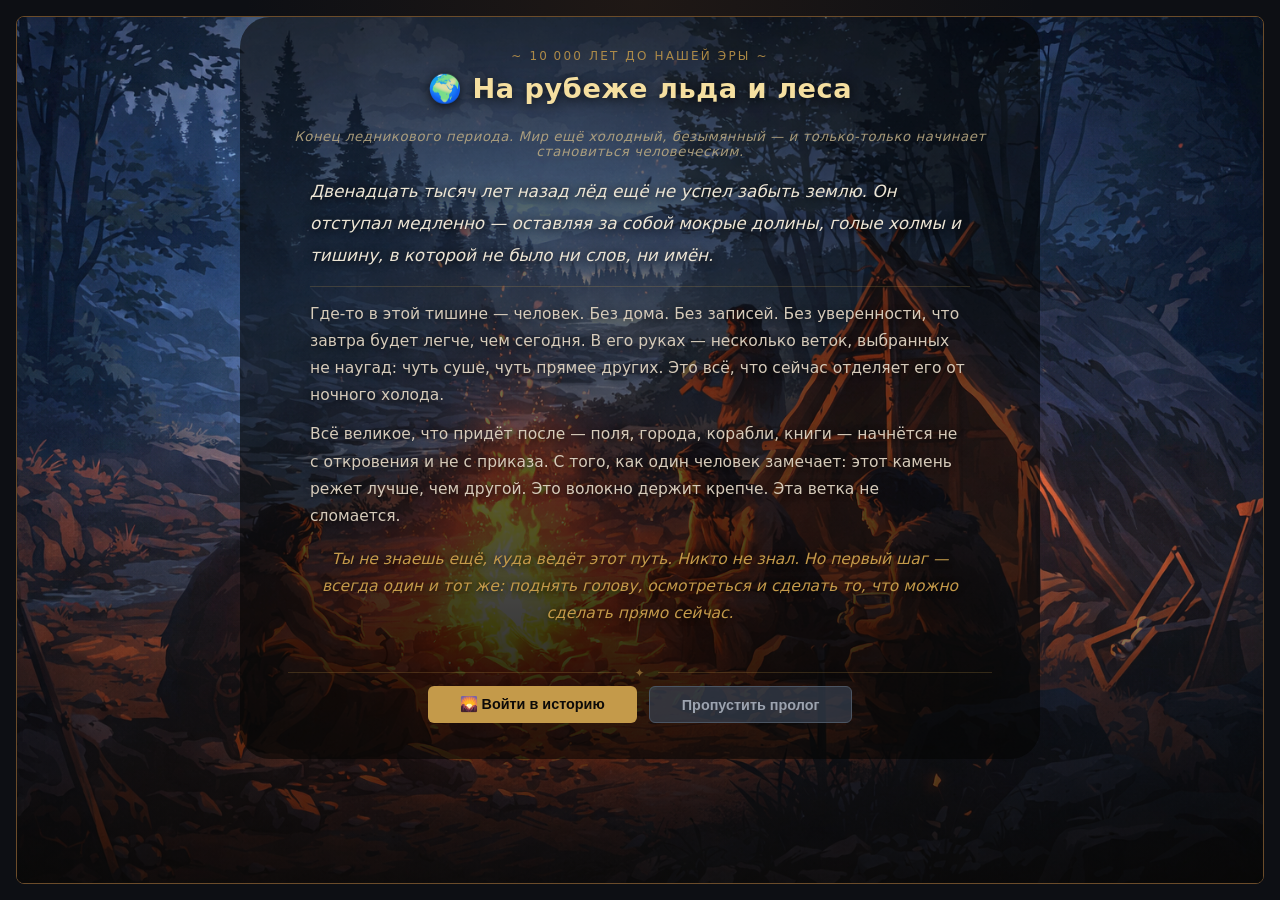
==== commit 04ec97a9: "fix: restore game-data.js, update version to v0.1.15 in HTML, expand changelog" ====
--- a/web/prototype.html
+++ b/web/prototype.html
@@ -3,7 +3,7 @@
   <head>
     <meta charset="UTF-8" />
     <meta name="viewport" content="width=device-width, initial-scale=1.0" />
-    <title>SpaceGame — v0.1.14</title>
+    <title>SpaceGame — v0.1.15</title>
     <link rel="stylesheet" href="prototype/style.css" />
   </head>
   <body>
@@ -12,10 +12,10 @@
         <div class="header-top">
           <div class="header-title-block">
             <h1 id="game-title">🌌 SpaceGame</h1>
-            <span id="version-badge" class="version-badge">v0.1.14</span>
+            <span id="version-badge" class="version-badge">v0.1.15</span>
           </div>
           <div class="header-actions">
-            <button id="changelog-btn" class="header-changelog-btn" type="button" title="История изменений">📋 v0.1.14</button>
+            <button id="changelog-btn" class="header-changelog-btn" type="button" title="История изменений">📋 v0.1.15</button>
             <div class="save-status-wrap">
               <button id="save-status" class="save-status" type="button" title="Нажмите для смены интервала автосохранения">Новая игра</button>
               <div id="save-interval-popup" class="save-interval-popup" hidden>
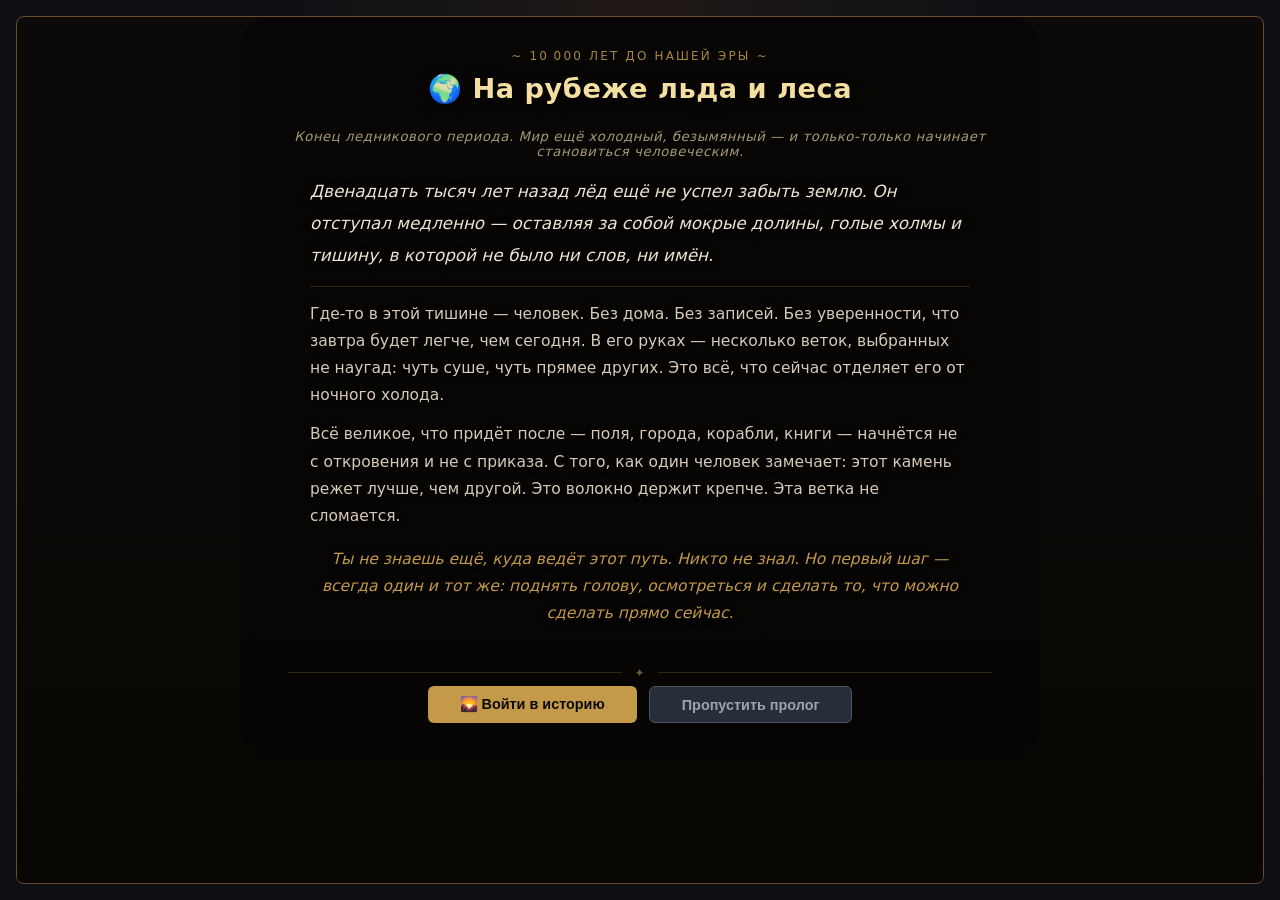
==== commit 9fc3a611: "release v0.1.16" ====
--- a/web/prototype.html
+++ b/web/prototype.html
@@ -3,8 +3,23 @@
   <head>
     <meta charset="UTF-8" />
     <meta name="viewport" content="width=device-width, initial-scale=1.0" />
-    <title>SpaceGame — v0.1.15</title>
-    <link rel="stylesheet" href="prototype/style.css" />
+    <title>SpaceGame — v0.1.16</title>
+    <!-- CSS modules (split from style.css, Phase 2 refactor) -->
+    <link rel="stylesheet" href="prototype/css/base.css" />
+    <link rel="stylesheet" href="prototype/css/map-local.css" />
+    <link rel="stylesheet" href="prototype/css/prologue-onboarding.css" />
+    <link rel="stylesheet" href="prototype/css/resources.css" />
+    <link rel="stylesheet" href="prototype/css/character.css" />
+    <link rel="stylesheet" href="prototype/css/actions.css" />
+    <link rel="stylesheet" href="prototype/css/buildings.css" />
+    <link rel="stylesheet" href="prototype/css/automation.css" />
+    <link rel="stylesheet" href="prototype/css/log-tooltips.css" />
+    <link rel="stylesheet" href="prototype/css/era-progress.css" />
+    <link rel="stylesheet" href="prototype/css/research.css" />
+    <link rel="stylesheet" href="prototype/css/modals.css" />
+    <link rel="stylesheet" href="prototype/css/hex-map.css" />
+    <link rel="stylesheet" href="prototype/css/camp-founding.css" />
+    <link rel="stylesheet" href="prototype/css/camp-screen.css" />
   </head>
   <body>
     <div id="app">
@@ -12,10 +27,9 @@
         <div class="header-top">
           <div class="header-title-block">
             <h1 id="game-title">🌌 SpaceGame</h1>
-            <span id="version-badge" class="version-badge">v0.1.15</span>
           </div>
           <div class="header-actions">
-            <button id="changelog-btn" class="header-changelog-btn" type="button" title="История изменений">📋 v0.1.15</button>
+            <button id="changelog-btn" class="header-changelog-btn" type="button" title="История изменений">📋 v0.1.16</button>
             <div class="save-status-wrap">
               <button id="save-status" class="save-status" type="button" title="Нажмите для смены интервала автосохранения">Новая игра</button>
               <div id="save-interval-popup" class="save-interval-popup" hidden>
@@ -25,9 +39,9 @@
                 </label>
               </div>
             </div>
-            <button id="restart-onboarding-btn" class="header-service-btn" type="button" title="Начать пролог заново">🌄</button>
-            <button id="knowledge-book-btn" class="header-service-btn" type="button" title="Книга знаний">📚</button>
-            <button id="reset-progress-btn" class="header-reset-btn" type="button">Новая игра</button>
+            <button id="restart-onboarding-btn" class="header-service-btn" type="button" title="Начать пролог заново">🌄 Пролог</button>
+
+            <button id="reset-progress-btn" class="header-reset-btn" type="button">Сбросить прогресс</button>
           </div>
         </div>
       </header>
@@ -61,8 +75,12 @@
             <section id="automation-panel" class="panel"></section>
           </div>
 
-          <!-- Research widget: compact button-card opening the research modal -->
-          <div id="research-widget" class="panel research-widget"></div>
+          <!-- Science panel: research / insights / knowledge grouped together -->
+          <div id="science-panel" class="panel science-panel">
+            <div id="research-widget" class="science-slot"></div>
+            <div class="science-divider"></div>
+            <div id="knowledge-widget" class="science-slot"></div>
+          </div>
 
           <section id="log-panel" class="panel"></section>
         </main>
@@ -158,10 +176,38 @@
       </div>
     </div>
 
-    <!-- Data & Logic -->
+    <!-- Data (game-data.js declares GAME_DATA={}, modules extend it via Object.assign) -->
     <script src="prototype/data/game-data.js"></script>
+    <script src="prototype/data/narrative.js"></script>
+    <script src="prototype/data/terrain.js"></script>
+    <script src="prototype/data/world.js"></script>
+    <script src="prototype/data/character.js"></script>
+    <script src="prototype/data/production.js"></script>
     <script src="prototype/game-state.js"></script>
+
+    <!-- UI base class (coordinator) -->
     <script src="prototype/ui.js"></script>
+
+    <!-- UI modules — extend UI.prototype -->
+    <script src="prototype/ui/core/ui-utils.js"></script>
+    <script src="prototype/ui/core/ui-tooltips.js"></script>
+    <script src="prototype/ui/map/camp-map-ui.js"></script>
+    <script src="prototype/ui/camp/camp-founding-ui.js"></script>
+    <script src="prototype/ui/camp/camp-screen-ui.js"></script>
+    <script src="prototype/ui/panels/character-panel-ui.js"></script>
+    <script src="prototype/ui/panels/resources-ui.js"></script>
+    <script src="prototype/ui/panels/gather-ui.js"></script>
+    <script src="prototype/ui/panels/crafting-ui.js"></script>
+    <script src="prototype/ui/panels/buildings-ui.js"></script>
+    <script src="prototype/ui/panels/log-ui.js"></script>
+    <script src="prototype/ui/panels/era-progress-ui.js"></script>
+    <script src="prototype/ui/research/research-ui.js"></script>
+    <script src="prototype/ui/knowledge/knowledge-ui.js"></script>
+    <script src="prototype/ui/onboarding/onboarding-ui.js"></script>
+    <script src="prototype/ui/story/story-events-ui.js"></script>
+
     <script src="prototype/app.js"></script>
+    <!-- DEV ONLY: remove before release -->
+    <script src="prototype/dev-panel.js"></script>
   </body>
 </html>
--- a/web/prototype/css/base.css
+++ b/web/prototype/css/base.css
@@ -0,0 +1,358 @@
+/* Primitive Prototype — minimal clean UI */
+
+* {
+  margin: 0;
+  padding: 0;
+  box-sizing: border-box;
+}
+
+body {
+  font-family:
+    "Segoe UI",
+    system-ui,
+    -apple-system,
+    sans-serif;
+  background: #0f1117;
+  color: #e0e0e0;
+  min-height: 100vh;
+}
+
+#app {
+  max-width: 1200px;
+  margin: 0 auto;
+  padding: 1rem;
+}
+
+/* Header */
+#game-header {
+  display: flex;
+  flex-direction: column;
+  gap: 0;
+  padding: 0.75rem 0;
+  border-bottom: 1px solid #2a2d37;
+  margin-bottom: 1rem;
+}
+
+.header-top {
+  display: flex;
+  align-items: center;
+  justify-content: space-between;
+  gap: 0.75rem;
+}
+
+.header-title-block {
+  display: flex;
+  flex-direction: column;
+  align-items: flex-start;
+  gap: 0.2rem;
+  flex-shrink: 0;
+}
+
+.header-actions {
+  display: flex;
+  align-items: center;
+  gap: 0.6rem;
+  flex-wrap: wrap;
+  justify-content: flex-end;
+  flex-shrink: 0;
+}
+
+#game-header h1 {
+  font-size: 1.35rem;
+  color: #a78bfa;
+}
+
+.panel-compact {
+  padding: 0.7rem 0.85rem;
+}
+
+#game-main {
+  display: flex;
+  flex-direction: column;
+  gap: 1rem;
+  min-width: 0;
+}
+
+/* Game layout: sidebar + main */
+#game-layout {
+  display: grid;
+  grid-template-columns: 280px 1fr;
+  gap: 1rem;
+  align-items: start;
+}
+
+#game-sidebar {
+  position: sticky;
+  top: 0.5rem;
+  display: flex;
+  flex-direction: column;
+  gap: 0.75rem;
+  max-height: calc(100vh - 1rem);
+  overflow-y: auto;
+  overflow-x: clip;
+  min-width: 0;
+}
+
+/* Panel rows: pair related panels side by side */
+.panel-row {
+  display: grid;
+  grid-template-columns: 1fr 1fr;
+  gap: 1rem;
+}
+
+/* Version badge */
+.version-badge {
+  display: inline-block;
+  padding: 0.15rem 0.6rem;
+  background: #252836;
+  border: 1px solid #3a3d47;
+  border-radius: 4px;
+  font-size: 0.7rem;
+  color: #6b7280;
+  font-weight: 600;
+  letter-spacing: 0.02em;
+}
+
+.save-status {
+  display: inline-flex;
+  align-items: center;
+  justify-content: center;
+  gap: 0.3rem;
+  min-height: 30px;
+  min-width: 160px;
+  padding: 0.2rem 0.65rem;
+  background: #141620;
+  border: 1px solid #2a2d37;
+  border-radius: 999px;
+  font-size: 0.72rem;
+  font-family: inherit;
+  color: #9ca3af;
+  text-align: center;
+  cursor: pointer;
+  transition: color 0.3s, border-color 0.2s;
+}
+
+.save-status::after {
+  content: "⚙";
+  font-size: 0.65rem;
+  opacity: 0.4;
+  flex-shrink: 0;
+}
+
+.save-status.is-saved::after,
+.save-status.is-error::after {
+  display: none;
+}
+
+.save-status.is-saved {
+  border-color: rgba(34, 197, 94, 0.35);
+  color: #86efac;
+}
+
+.save-status.is-error {
+  border-color: rgba(239, 68, 68, 0.35);
+  color: #fca5a5;
+}
+
+.save-status:hover {
+  border-color: #4a4d57;
+}
+
+.save-status:focus-visible {
+  outline: 2px solid #a78bfa;
+  outline-offset: 2px;
+}
+
+/* Save interval popup */
+.save-status-wrap {
+  position: relative;
+}
+
+.save-interval-popup {
+  position: absolute;
+  top: calc(100% + 6px);
+  right: 0;
+  z-index: 100;
+  background: #1c1f2b;
+  border: 1px solid #3a3d47;
+  border-radius: 8px;
+  padding: 0.5rem 0.75rem;
+  white-space: nowrap;
+  box-shadow: 0 4px 16px rgba(0, 0, 0, 0.5);
+}
+
+.save-interval-label {
+  display: flex;
+  align-items: center;
+  gap: 0.4rem;
+  font-size: 0.72rem;
+  color: #9ca3af;
+}
+
+.save-interval-input {
+  width: 48px;
+  padding: 0.2rem 0.3rem;
+  background: #0f1117;
+  border: 1px solid #4a4d57;
+  border-radius: 4px;
+  color: #e0e0e0;
+  font-size: 0.72rem;
+  font-family: inherit;
+  text-align: center;
+}
+
+.save-interval-input:focus {
+  outline: 2px solid #a78bfa;
+  outline-offset: 1px;
+  border-color: #a78bfa;
+}
+
+.header-reset-btn {
+  min-height: 30px;
+  padding: 0.35rem 0.8rem;
+  background: #2a2235;
+  border: 1px solid #56406f;
+  border-radius: 6px;
+  color: #d8c7ff;
+  font-size: 0.74rem;
+  font-weight: 600;
+  cursor: pointer;
+  transition:
+    background 0.18s ease,
+    border-color 0.18s ease,
+    color 0.18s ease;
+}
+
+.header-reset-btn:hover {
+  background: #332742;
+  border-color: #6f4da0;
+}
+
+/* Main content */
+#game-main {
+  display: flex;
+  flex-direction: column;
+  gap: 1rem;
+  min-width: 0;
+}
+
+#camp-map-panel {
+  overflow: hidden;
+}
+
+.camp-map-header {
+  display: flex;
+  align-items: flex-start;
+  justify-content: space-between;
+  gap: 0.9rem;
+  margin-bottom: 0.85rem;
+}
+
+.camp-map-header h3 {
+  margin: 0;
+}
+
+.camp-map-pre-camp-hint {
+  font-size: 0.83rem;
+  color: #fbbf24;
+  background: rgba(251, 191, 36, 0.08);
+  border: 1px solid rgba(251, 191, 36, 0.25);
+  border-radius: 8px;
+  padding: 0.45rem 0.75rem;
+  animation: campCandidatePulse 2s ease-in-out infinite;
+  white-space: nowrap;
+  align-self: center;
+}
+
+.camp-map-description {
+  margin-top: 0.3rem;
+  color: #9ca3af;
+  font-size: 0.82rem;
+  line-height: 1.45;
+  max-width: 70ch;
+}
+
+.camp-map-chips {
+  display: flex;
+  flex-wrap: wrap;
+  gap: 0.35rem;
+  justify-content: flex-end;
+}
+
+.camp-map-chip {
+  display: inline-flex;
+  align-items: center;
+  min-height: 24px;
+  padding: 0.14rem 0.52rem;
+  border-radius: 999px;
+  background: rgba(96, 165, 250, 0.08);
+  border: 1px solid rgba(96, 165, 250, 0.16);
+  color: #dbeafe;
+  font-size: 0.7rem;
+  font-weight: 700;
+}
+
+.camp-map-body {
+  display: grid;
+  grid-template-columns: minmax(0, 1.7fr) 320px;
+  gap: 1rem;
+  align-items: start;
+}
+
+.camp-map-scene-wrap {
+  min-width: 0;
+}
+
+.camp-map-scene {
+  position: relative;
+  border-radius: 16px;
+  border: 1px solid #2f3546;
+  background:
+    radial-gradient(circle at 50% 50%, rgba(96, 165, 250, 0.05), transparent 55%),
+    linear-gradient(180deg, #0c0f16, #06080c);
+  box-shadow: inset 0 1px 0 rgba(255, 255, 255, 0.02);
+  overflow: hidden;
+  height: 460px;
+  cursor: default;
+  -webkit-user-select: none;
+  user-select: none;
+}
+
+.camp-map-scene.is-dragging {
+  cursor: grabbing;
+}
+
+.camp-map-svg {
+  display: block;
+  width: 100%;
+  height: 100%;
+}
+
+.camp-map-svg:focus,
+.camp-map-svg *:focus,
+.camp-map-svg *:focus-visible {
+  outline: none;
+}
+
+.camp-map-tooltip {
+  position: absolute;
+  z-index: 50;
+  max-width: 220px;
+  padding: 0.45rem 0.55rem;
+  border: 1px solid #3a3d47;
+  border-radius: 6px;
+  background: rgba(15, 17, 23, 0.98);
+  color: #d1d5db;
+  font-size: 0.7rem;
+  line-height: 1.35;
+  white-space: pre-line;
+  pointer-events: none;
+  box-shadow: 0 6px 14px rgba(0, 0, 0, 0.35);
+}
+
+.camp-map-legend {
+  margin-top: 0.75rem;
+  color: #8b93a7;
+  font-size: 0.78rem;
+  line-height: 1.45;
+}
--- a/web/prototype/css/map-local.css
+++ b/web/prototype/css/map-local.css
@@ -0,0 +1,406 @@
+/* SVG camp map tiles */
+
+/* Base polygon: default = hidden fog colour */
+.camp-tile polygon {
+  fill: #253048;
+  stroke: rgba(0, 0, 0, 0.5);
+  stroke-width: 0.5;
+  transition: fill 0.14s ease, opacity 0.14s ease;
+}
+
+/* Tile icon text */
+.camp-tile .tile-icon {
+  font-family: 'Segoe UI Emoji', 'Apple Color Emoji', 'Noto Color Emoji', sans-serif;
+  font-size: 22px;
+  text-anchor: middle;
+  dominant-baseline: central;
+  pointer-events: none;
+  fill: #f0f4f8;
+}
+
+.camp-tile:focus,
+.camp-tile:focus-visible {
+  outline: none;
+}
+
+.camp-map-svg g,
+.camp-map-svg [role="button"],
+.camp-map-svg polygon,
+.camp-map-svg text {
+  outline: none !important;
+  -webkit-tap-highlight-color: transparent;
+}
+
+.camp-tile.is-hidden .tile-icon {
+  visibility: hidden;
+}
+
+/* Resource stock badge */
+.camp-tile .tile-stock {
+  font-size: 11px;
+  font-weight: 800;
+  font-family: system-ui, sans-serif;
+  text-anchor: middle;
+  dominant-baseline: central;
+  pointer-events: none;
+  fill: rgba(248, 250, 252, 0.92);
+}
+
+.camp-tile .tile-stock.is-depleted {
+  fill: #fca5a5;
+}
+
+.camp-tile .tile-path-mark {
+  fill: none;
+  stroke: rgba(232, 199, 121, 0.78);
+  stroke-width: 3;
+  stroke-linecap: round;
+  stroke-dasharray: 2 5;
+  pointer-events: none;
+}
+
+.camp-map-travel-layer {
+  pointer-events: none;
+}
+
+.camp-map-travel-route {
+  fill: none;
+  stroke: rgba(251, 191, 36, 0.95);
+  stroke-width: 3.2;
+  stroke-linecap: round;
+  stroke-dasharray: 7 8;
+  opacity: 0.95;
+  animation: campTravelDash 0.9s linear infinite;
+}
+
+.camp-map-travel-route.is-return {
+  stroke: rgba(96, 165, 250, 0.95);
+}
+
+.camp-map-travel-marker {
+  fill: rgba(15, 23, 42, 0.95);
+  stroke: rgba(251, 191, 36, 0.95);
+  stroke-width: 1.8;
+  filter: drop-shadow(0 0 8px rgba(251, 191, 36, 0.55));
+}
+
+.camp-map-travel-marker.is-gathering {
+  stroke: rgba(134, 239, 172, 0.95);
+  filter: drop-shadow(0 0 9px rgba(134, 239, 172, 0.6));
+}
+
+.camp-map-travel-icon {
+  font-family: 'Segoe UI Emoji', 'Apple Color Emoji', 'Noto Color Emoji', sans-serif;
+  font-size: 12px;
+  text-anchor: middle;
+  dominant-baseline: central;
+  pointer-events: none;
+}
+
+.camp-map-travel-timer {
+  font-family: system-ui, 'Segoe UI', sans-serif;
+  font-size: 10px;
+  font-weight: 800;
+  text-anchor: middle;
+  dominant-baseline: central;
+  fill: rgba(251, 191, 36, 0.98);
+  stroke: rgba(15, 23, 42, 0.9);
+  stroke-width: 2;
+  paint-order: stroke;
+}
+
+@keyframes campTravelDash {
+  from {
+    stroke-dashoffset: 0;
+  }
+  to {
+    stroke-dashoffset: -22;
+  }
+}
+
+.camp-tile.has-path-trail polygon {
+  stroke: rgba(232, 199, 121, 0.55);
+  stroke-width: 1.5;
+}
+
+/* State-based fills */
+.camp-tile.is-discovered polygon {
+  fill: #364252;
+}
+
+.camp-tile.is-developed polygon {
+  fill: #3a3426;
+}
+
+.camp-tile.is-depleted polygon {
+  fill: #3a2826;
+}
+
+/* Terrain fills (visible tiles only) */
+.camp-tile:not(.is-hidden).terrain-brush polygon,
+.camp-tile:not(.is-hidden).terrain-grove polygon,
+.camp-tile:not(.is-hidden).terrain-grass polygon {
+  fill: #263c22;
+}
+
+.camp-tile:not(.is-hidden).terrain-rock polygon,
+.camp-tile:not(.is-hidden).terrain-clay polygon,
+.camp-tile:not(.is-hidden).terrain-kiln polygon {
+  fill: #3c2e24;
+}
+
+.camp-tile:not(.is-hidden).terrain-water polygon {
+  fill: #1a3248;
+}
+
+.camp-tile:not(.is-hidden).terrain-worksite polygon,
+.camp-tile:not(.is-hidden).terrain-clearing polygon {
+  fill: #382e1c;
+}
+
+.camp-tile:not(.is-hidden).terrain-lore polygon {
+  fill: #3c2a10;
+}
+
+/* Camp centre: golden prominent tile */
+.camp-tile:not(.is-hidden).terrain-camp polygon {
+  fill: #6a4012;
+  stroke: rgba(251, 191, 36, 0.65);
+  stroke-width: 2;
+  animation: campSvgPulse 3s ease-in-out infinite;
+}
+
+.camp-tile:not(.is-hidden).terrain-camp .tile-icon {
+  font-size: 28px;
+}
+
+/* Hidden override: always fog colour, no interaction */
+.camp-tile.is-hidden polygon {
+  fill: #253048 !important;
+  stroke: rgba(0, 0, 0, 0.3) !important;
+  stroke-width: 0.5 !important;
+  pointer-events: none;
+  cursor: default;
+}
+
+/* Hover — only non-hidden tiles */
+.camp-tile:not(.is-hidden):not(.is-visible_locked):hover polygon {
+  opacity: 0.78;
+  cursor: pointer;
+}
+
+/* Camp candidate — amber glow, pulsing */
+@keyframes campCandidatePulse {
+  0%, 100% { stroke: rgba(251, 191, 36, 0.4); }
+  50%       { stroke: rgba(251, 191, 36, 0.9); }
+}
+
+.camp-tile.is-camp_candidate polygon {
+  fill: #2e2510 !important;
+  stroke: rgba(251, 191, 36, 0.6) !important;
+  stroke-width: 2 !important;
+  animation: campCandidatePulse 2s ease-in-out infinite;
+}
+
+.camp-tile.is-camp_candidate:hover polygon {
+  fill: #3a2e10 !important;
+  stroke: rgba(251, 191, 36, 1.0) !important;
+  stroke-width: 2.5 !important;
+  cursor: pointer;
+  opacity: 1;
+}
+
+.camp-tile.is-camp_candidate .tile-icon {
+  opacity: 1;
+}
+
+/* Chosen camp centre */
+.camp-tile.is-camp polygon {
+  fill: #2a2000 !important;
+  stroke: rgba(251, 191, 36, 0.85) !important;
+  stroke-width: 2.5 !important;
+  animation: campSvgPulse 2.5s ease-in-out infinite;
+}
+
+/* Visible-locked: dim, no interaction */
+.camp-tile.is-visible_locked polygon {
+  fill: #1e2535 !important;
+  stroke: rgba(100, 120, 160, 0.2) !important;
+  stroke-width: 0.5 !important;
+  opacity: 0.55;
+  pointer-events: none;
+  cursor: default;
+}
+
+/* Selected */
+.camp-tile.is-selected polygon {
+  stroke: rgba(236, 221, 165, 0.72) !important;
+  stroke-width: 1.4 !important;
+  filter: brightness(1.08);
+}
+
+/* Zone darkening: outer rings */
+.camp-tile.zone-3 polygon,
+.camp-tile.zone-4 polygon {
+  filter: brightness(0.85);
+}
+
+/* Resource richness indicators */
+.camp-tile.res-rich polygon {
+  stroke: rgba(74, 222, 128, 0.5);
+  stroke-width: 1.5;
+}
+
+.camp-tile.res-sparse polygon {
+  stroke: rgba(248, 113, 113, 0.45);
+  stroke-width: 1.5;
+}
+
+/* Camp centre glow animation */
+@keyframes campSvgPulse {
+  0%, 100% { opacity: 0.3; }
+  50%       { opacity: 0.85; }
+}
+
+
+.camp-map-details {
+  padding: 0.9rem 1rem;
+  border-radius: 14px;
+  border: 1px solid #30364a;
+  background: rgba(16, 20, 29, 0.92);
+}
+
+.camp-map-details-top {
+  display: flex;
+  align-items: flex-start;
+  justify-content: space-between;
+  gap: 0.75rem;
+}
+
+.camp-map-details-name {
+  font-size: 1rem;
+  font-weight: 800;
+  color: #f8fafc;
+}
+
+.camp-map-details-meta {
+  display: flex;
+  flex-wrap: wrap;
+  justify-content: flex-end;
+  gap: 0.35rem;
+}
+
+.camp-map-details-text {
+  margin-top: 0.65rem;
+  color: #cbd5e1;
+  line-height: 1.5;
+  font-size: 0.84rem;
+}
+
+.camp-map-action-meta {
+  display: flex;
+  flex-direction: column;
+  gap: 0.32rem;
+  margin-top: 0.8rem;
+  font-size: 0.78rem;
+  color: #bfdbfe;
+}
+
+.camp-map-note {
+  margin-top: 0.75rem;
+  padding: 0.62rem 0.75rem;
+  border-radius: 10px;
+  border: 1px solid rgba(96, 165, 250, 0.16);
+  background: rgba(59, 130, 246, 0.08);
+  color: #dbeafe;
+  font-size: 0.78rem;
+  line-height: 1.45;
+}
+
+.camp-map-note.is-progress {
+  border-color: rgba(245, 158, 11, 0.2);
+  background: rgba(245, 158, 11, 0.08);
+  color: #fcd34d;
+}
+
+.camp-map-note.is-built {
+  border-color: rgba(34, 197, 94, 0.2);
+  background: rgba(34, 197, 94, 0.08);
+  color: #bbf7d0;
+}
+
+.camp-map-note.is-waiting {
+  border-color: rgba(251, 191, 36, 0.18);
+  background: rgba(251, 191, 36, 0.08);
+  color: #fde68a;
+}
+
+.camp-map-note.is-empty {
+  border-color: rgba(248, 113, 113, 0.2);
+  background: rgba(127, 29, 29, 0.12);
+  color: #fecaca;
+}
+
+.camp-map-primary-btn {
+  width: 100%;
+  margin-top: 0.8rem;
+  min-height: 42px;
+  padding: 0.72rem 0.9rem;
+  border-radius: 10px;
+  border: 1px solid rgba(167, 139, 250, 0.3);
+  background: linear-gradient(180deg, #2b2442, #1d1730);
+  color: #f5f3ff;
+  font-size: 0.86rem;
+  font-weight: 700;
+  cursor: pointer;
+  transition:
+    border-color 0.16s ease,
+    transform 0.16s ease,
+    box-shadow 0.16s ease;
+}
+
+.camp-map-primary-btn:hover {
+  transform: translateY(-1px);
+  border-color: rgba(167, 139, 250, 0.52);
+  box-shadow: 0 10px 24px rgba(15, 23, 42, 0.2);
+}
+
+.camp-map-primary-btn.disabled,
+.camp-map-primary-btn[aria-disabled="true"] {
+  opacity: 0.52;
+  cursor: default;
+  transform: none;
+  box-shadow: none;
+}
+
+.camp-map-secondary-btn {
+  width: 100%;
+  margin-top: 0.6rem;
+  min-height: 38px;
+  padding: 0.6rem 0.9rem;
+  border-radius: 10px;
+  border: 1px solid rgba(134, 239, 172, 0.25);
+  background: linear-gradient(180deg, #1a2e1f, #111a14);
+  color: #bbf7d0;
+  font-size: 0.82rem;
+  font-weight: 600;
+  cursor: pointer;
+  transition:
+    border-color 0.16s ease,
+    transform 0.16s ease,
+    box-shadow 0.16s ease;
+}
+
+.camp-map-secondary-btn:hover {
+  transform: translateY(-1px);
+  border-color: rgba(134, 239, 172, 0.45);
+  box-shadow: 0 8px 20px rgba(15, 23, 42, 0.18);
+}
+
+.camp-map-secondary-btn.disabled,
+.camp-map-secondary-btn[aria-disabled="true"] {
+  opacity: 0.52;
+  cursor: default;
+  transform: none;
+  box-shadow: none;
+}
--- a/web/prototype/css/prologue-onboarding.css
+++ b/web/prototype/css/prologue-onboarding.css
@@ -0,0 +1,390 @@
+/* Panels */
+.panel {
+  background: #1a1d27;
+  border: 1px solid #2a2d37;
+  border-radius: 8px;
+  padding: 1rem;
+  min-width: 0;
+  transition:
+    border-color 0.16s ease,
+    box-shadow 0.16s ease,
+    background 0.16s ease;
+}
+
+#resources-panel {
+  overflow-x: hidden;
+}
+
+.panel:hover {
+  border-color: #3a4b72;
+  box-shadow:
+    0 0 0 1px rgba(96, 165, 250, 0.16),
+    0 0 16px rgba(96, 165, 250, 0.08);
+}
+
+/* Intro panel */
+.panel-intro {
+  border-color: #a78bfa;
+  background: linear-gradient(135deg, #1a1d27, #252836);
+  margin-bottom: 1rem;
+  display: block;
+}
+
+.intro-content {
+  text-align: center;
+}
+
+.intro-text {
+  font-size: 1rem;
+  line-height: 1.6;
+  color: #d1d5db;
+  margin-bottom: 1rem;
+}
+
+.intro-dismiss {
+  padding: 0.5rem 2rem;
+  background: #a78bfa;
+  color: #0f1117;
+  border: none;
+  border-radius: 6px;
+  font-weight: 700;
+  font-size: 0.9rem;
+  cursor: pointer;
+  transition: background 0.15s;
+}
+
+.intro-dismiss:hover {
+  background: #8b6cf0;
+}
+
+/* Onboarding panels */
+.panel-onboarding-intro {
+  position: relative;
+  overflow: hidden;
+  padding: 0;
+  border-color: #6b4c2a;
+  background: #0c0a08;
+  margin-bottom: 0.5rem;
+  min-height: 480px;
+  display: flex;
+  align-items: stretch;
+}
+
+/* Hero image — full-bleed background */
+.intro-hero-image {
+  position: absolute;
+  inset: 0;
+  width: 100%;
+  height: 100%;
+  object-fit: cover;
+  object-position: center 30%;
+  opacity: 1;
+  filter: brightness(1.8) saturate(1.1);
+  pointer-events: none;
+  -webkit-user-select: none;
+  user-select: none;
+}
+
+/* Gradient overlay: only bottom fade for text readability */
+.intro-hero-overlay {
+  position: absolute;
+  inset: 0;
+  background: linear-gradient(
+    to bottom,
+    rgba(8, 6, 3, 0.0) 0%,
+    rgba(8, 6, 3, 0.0) 45%,
+    rgba(8, 6, 3, 0.55) 75%,
+    rgba(8, 6, 3, 0.82) 100%
+  );
+  pointer-events: none;
+}
+
+/* Content block sits above image */
+.onboarding-intro-content {
+  position: relative;
+  z-index: 1;
+  text-align: center;
+  padding: 2rem 3.0rem 2.2rem;
+  max-width: 800px;
+  margin: auto;
+  display: flex;
+  flex-direction: column;
+  align-items: center;
+  gap: 0;
+  /* ─── ЗАТЕМНЕНИЕ ПОД ТЕКСТОМ ─────────────────────────────────────
+     background: цвет тени. rgba(R, G, B, прозрачность)
+       0.0 = полностью прозрачно  /  1.0 = глухой чёрный
+     border-radius: скругление углов подложки
+  ─────────────────────────────────────────────────────────────── */
+  background: rgba(5, 4, 2, 0.58);
+  border-radius: 30px;
+}
+
+/* Subtle era label above title */
+.intro-era-label {
+  font-size: 0.75rem;
+  letter-spacing: 0.18em;
+  text-transform: uppercase;
+  color: #c49a4a;
+  margin-bottom: 0.6rem;
+  opacity: 0.85;
+}
+
+.onboarding-intro-title {
+  font-size: 1.7rem;
+  font-weight: 800;
+  color: #f5dfa0;
+  margin-bottom: 1.5rem;
+  text-shadow: 0 2px 12px rgba(0,0,0,0.8);
+  letter-spacing: 0.02em;
+}
+
+.onboarding-intro-text {
+  font-size: 0.97rem;
+  line-height: 1.75;
+  color: #d6cbba;
+  margin-bottom: 1.75rem;
+  text-align: left;
+  text-shadow: 0 1px 6px rgba(0,0,0,0.7);
+  display: flex;
+  flex-direction: column;
+  gap: 0.75rem;
+  max-width: 660px;
+}
+
+.onboarding-intro-text p:last-child {
+  text-align: center;
+  font-style: italic;
+  color: #c49a4a;
+  margin-top: 0.25rem;
+}
+
+/* Cinematic opening paragraph (lede) */
+.intro-lede {
+  font-size: 1.05rem;
+  line-height: 1.9;
+  font-style: italic;
+  color: #ede5d4;
+  text-shadow: 0 1px 10px rgba(0, 0, 0, 0.95);
+  padding-bottom: 0.85rem;
+  border-bottom: 1px solid rgba(196, 154, 74, 0.22);
+  margin-bottom: 0.15rem !important;
+}
+
+/* Subtitle under main title */
+.intro-subtitle {
+  font-size: 0.83rem;
+  letter-spacing: 0.04em;
+  color: #b8a882;
+  font-style: italic;
+  opacity: 0.9;
+  margin-bottom: 1.1rem;
+}
+
+/* Decorative divider before buttons */
+.intro-divider {
+  display: flex;
+  align-items: center;
+  gap: 0.75rem;
+  width: 100%;
+  margin: 0.65rem 0 0.4rem;
+  color: rgba(196, 154, 74, 0.55);
+}
+.intro-divider::before,
+.intro-divider::after {
+  content: "";
+  flex: 1;
+  height: 1px;
+  background: rgba(196, 154, 74, 0.22);
+}
+.intro-divider span {
+  font-size: 0.75rem;
+  letter-spacing: 0.1em;
+}
+
+.onboarding-intro-buttons {
+  display: flex;
+  justify-content: center;
+  gap: 0.75rem;
+  flex-wrap: wrap;
+}
+
+.ob-btn {
+  padding: 0.6rem 2rem;
+  border: none;
+  border-radius: 6px;
+  font-weight: 700;
+  font-size: 0.9rem;
+  cursor: pointer;
+  transition: background 0.15s, transform 0.1s;
+}
+
+.ob-btn:active {
+  transform: scale(0.97);
+}
+
+.ob-btn-start {
+  background: #c49a4a;
+  color: #0c0a08;
+}
+
+.ob-btn-start:hover {
+  background: #dbb55e;
+}
+
+.ob-btn-skip {
+  background: rgba(55, 65, 81, 0.7);
+  color: #9ca3af;
+  border: 1px solid #4b5563;
+}
+
+.ob-btn-skip:hover {
+  background: rgba(75, 85, 99, 0.8);
+}
+
+.ob-btn-skip-small {
+  padding: 0.25rem 0.75rem;
+  background: #374151;
+  color: #9ca3af;
+  border: none;
+  border-radius: 4px;
+  font-size: 0.75rem;
+  cursor: pointer;
+  transition: background 0.15s;
+}
+
+.ob-btn-skip-small:hover {
+  background: #4b5563;
+}
+
+/* Step-by-step onboarding panel */
+.panel-onboarding-step {
+  border-color: #fbbf24;
+  margin-bottom: 1rem;
+}
+
+.onboarding-step-content {
+  display: flex;
+  flex-direction: column;
+  gap: 0.5rem;
+}
+
+.onboarding-step-header {
+  display: flex;
+  justify-content: space-between;
+  align-items: center;
+}
+
+.onboarding-step-header h3 {
+  margin: 0;
+  padding: 0;
+  border: none;
+  font-size: 0.9rem;
+  color: #fbbf24;
+}
+
+.onboarding-step-text {
+  font-size: 0.95rem;
+  font-weight: 600;
+  color: #e0e0e0;
+}
+
+.onboarding-step-hint {
+  font-size: 0.8rem;
+  color: #9ca3af;
+  font-style: italic;
+}
+
+.onboarding-step-bar {
+  width: 100%;
+  height: 6px;
+  background: #141620;
+  border-radius: 3px;
+  overflow: hidden;
+  margin-top: 0.25rem;
+}
+
+.onboarding-step-bar-fill {
+  height: 100%;
+  background: linear-gradient(90deg, #fbbf24, #f59e0b);
+  transition: width 0.3s ease;
+}
+
+/* Goals panel — removed, goals now inside era-progress */
+
+.storage-warning {
+  margin-bottom: 0.6rem;
+  padding: 0.55rem 0.65rem;
+  border-radius: 6px;
+  font-size: 0.76rem;
+  line-height: 1.35;
+  border: 1px solid transparent;
+}
+
+.storage-warning.is-near {
+  background: rgba(245, 158, 11, 0.08);
+  border-color: rgba(245, 158, 11, 0.3);
+  color: #fbbf24;
+}
+
+.storage-warning.is-full {
+  background: rgba(239, 68, 68, 0.08);
+  border-color: rgba(239, 68, 68, 0.3);
+  color: #fca5a5;
+}
+
+.storage-summary {
+  margin-bottom: 0.45rem;
+  padding: 0.35rem 0.5rem;
+  border-radius: 6px;
+  border: 1px solid #2d3341;
+  background: #141620;
+  color: #bfc8da;
+  font-size: 0.72rem;
+  line-height: 1.35;
+}
+
+.storage-bar {
+  position: relative;
+  width: 100%;
+  height: 14px;
+  margin-bottom: 0.5rem;
+  border-radius: 999px;
+  overflow: hidden;
+  background: #10141f;
+  border: 1px solid #2d3341;
+}
+
+.storage-bar-fill {
+  height: 100%;
+  width: 0%;
+  background: linear-gradient(90deg, #22c55e, #84cc16);
+  transition: width 0.2s ease;
+}
+
+.storage-bar-text {
+  position: absolute;
+  top: 50%;
+  left: 50%;
+  transform: translate(-50%, -50%);
+  font-size: 0.66rem;
+  font-weight: 700;
+  color: #d1d5db;
+  text-shadow: 0 0 2px rgba(0, 0, 0, 0.55);
+}
+
+.storage-bar.is-near .storage-bar-fill {
+  background: linear-gradient(90deg, #f59e0b, #fbbf24);
+}
+
+.storage-bar.is-critical .storage-bar-fill {
+  background: linear-gradient(90deg, #ef4444, #f87171);
+}
+
+.panel h3 {
+  font-size: 1rem;
+  color: #a78bfa;
+  margin-bottom: 0.75rem;
+  padding-bottom: 0.5rem;
+  border-bottom: 1px solid #2a2d37;
+}
--- a/web/prototype/css/resources.css
+++ b/web/prototype/css/resources.css
@@ -0,0 +1,218 @@
+/* Resource grid */
+.resource-grid {
+  display: grid;
+  grid-template-columns: repeat(auto-fill, minmax(120px, 1fr));
+  gap: 0.5rem;
+}
+
+.storage-groups {
+  display: flex;
+  flex-direction: column;
+  gap: 0.55rem;
+  max-height: none;
+  overflow-y: auto;
+  padding-right: 0.15rem;
+}
+
+.storage-category {
+  padding: 0.5rem;
+  border: 1px solid #262b37;
+  border-radius: 8px;
+  background: #141620;
+}
+
+.storage-category-header {
+  display: flex;
+  align-items: center;
+  justify-content: space-between;
+  gap: 0.6rem;
+  margin-bottom: 0.4rem;
+}
+
+.storage-category-title {
+  font-size: 0.78rem;
+  font-weight: 700;
+  color: #f3f4f6;
+}
+
+.storage-category-meta {
+  font-size: 0.68rem;
+  color: #9ca3af;
+  text-align: right;
+  white-space: nowrap;
+}
+
+.storage-resource-list {
+  display: flex;
+  flex-direction: column;
+  gap: 0.35rem;
+}
+
+.resource-item {
+  display: flex;
+  align-items: center;
+  gap: 0.5rem;
+  padding: 0.55rem 0.6rem;
+  background: #141620;
+  border-radius: 6px;
+}
+
+.resource-icon {
+  font-size: 1.2rem;
+}
+
+.resource-icon svg,
+.btn-icon svg,
+.building-icon svg,
+.tech-icon svg {
+  display: block;
+  width: 1.18em;
+  height: 1.18em;
+  flex-shrink: 0;
+}
+
+.plank-icon-svg {
+  display: inline-block;
+  width: 1.15em;
+  height: 1.15em;
+  vertical-align: -0.18em;
+  flex-shrink: 0;
+}
+
+.branch-icon-svg {
+  display: inline-block;
+  width: 1.15em;
+  height: 1.15em;
+  vertical-align: -0.15em;
+  flex-shrink: 0;
+}
+
+.resource-icon .plank-icon-svg,
+.resource-icon .branch-icon-svg,
+.btn-icon .plank-icon-svg,
+.btn-icon .branch-icon-svg,
+.building-icon .plank-icon-svg,
+.building-icon .branch-icon-svg,
+.tech-icon .plank-icon-svg {
+  display: block;
+  width: 1.18em;
+  height: 1.18em;
+}
+
+.resource-text {
+  display: flex;
+  flex-direction: column;
+  gap: 0.1rem;
+  min-width: 0;
+  flex: 1;
+}
+
+.resource-name {
+  font-size: 0.8rem;
+  font-weight: 600;
+  color: #f3f4f6;
+}
+
+.resource-desc {
+  font-size: 0.68rem;
+  line-height: 1.2;
+  color: #8b93a7;
+}
+
+.resource-count {
+  font-weight: bold;
+  color: #fbbf24;
+}
+
+.storage-resource-row {
+  padding: 0.42rem 0.5rem;
+  border: 1px solid #262b37;
+  border-radius: 7px;
+  background: #171a23;
+  transition:
+    border-color 0.18s ease,
+    background 0.18s ease,
+    box-shadow 0.18s ease;
+}
+
+.storage-resource-row.is-near {
+  border-color: rgba(245, 158, 11, 0.4);
+}
+
+.storage-resource-row.is-high {
+  border-color: rgba(239, 68, 68, 0.28);
+}
+
+.storage-resource-row.is-full {
+  background: rgba(61, 24, 24, 0.34);
+  border-color: rgba(239, 68, 68, 0.45);
+}
+
+.storage-resource-row.is-overflowed {
+  box-shadow: 0 0 0 1px rgba(239, 68, 68, 0.24);
+}
+
+.storage-resource-main {
+  display: flex;
+  align-items: center;
+  gap: 0.45rem;
+}
+
+.storage-resource-top {
+  display: flex;
+  align-items: center;
+  justify-content: space-between;
+  gap: 0.5rem;
+}
+
+.storage-resource-count {
+  font-size: 0.7rem;
+  font-weight: 700;
+  color: #fbbf24;
+  white-space: nowrap;
+}
+
+.storage-overflow-badge {
+  margin-top: 0.12rem;
+  font-size: 0.64rem;
+  line-height: 1.2;
+  color: #fca5a5;
+}
+
+.storage-resource-state {
+  margin-top: 0.35rem;
+  font-size: 0.7rem;
+  line-height: 1.3;
+  color: #bfc8da;
+}
+
+.storage-resource-row.is-full .storage-resource-state,
+.storage-resource-row.is-overflowed .storage-resource-state {
+  color: #fca5a5;
+}
+
+.storage-resource-bar {
+  width: 100%;
+  height: 6px;
+  margin-top: 0.4rem;
+  background: #0f1117;
+  border-radius: 999px;
+  overflow: hidden;
+}
+
+.storage-resource-bar-fill {
+  height: 100%;
+  width: 0%;
+  background: linear-gradient(90deg, #22c55e, #84cc16);
+  transition: width 0.18s ease;
+}
+
+.storage-resource-row.is-near .storage-resource-bar-fill {
+  background: linear-gradient(90deg, #f59e0b, #fbbf24);
+}
+
+.storage-resource-row.is-high .storage-resource-bar-fill,
+.storage-resource-row.is-full .storage-resource-bar-fill,
+.storage-resource-row.is-overflowed .storage-resource-bar-fill {
+  background: linear-gradient(90deg, #ef4444, #f87171);
+}
--- a/web/prototype/css/character.css
+++ b/web/prototype/css/character.css
@@ -0,0 +1,448 @@
+/* Character panel */
+.panel-character {
+  border-color: rgba(251, 191, 36, 0.32);
+  background:
+    linear-gradient(135deg, rgba(31, 27, 12, 0.9), rgba(16, 20, 29, 0.96)),
+    #171923;
+}
+
+#game-main > .panel-character {
+  position: sticky;
+  top: 0.5rem;
+  z-index: 20;
+  margin-bottom: -0.15rem;
+  -webkit-backdrop-filter: blur(8px);
+  backdrop-filter: blur(8px);
+}
+
+.panel-character.is-low {
+  border-color: #f59e0b;
+  box-shadow: 0 0 0 1px rgba(245, 158, 11, 0.18);
+}
+
+.panel-character.is-critical {
+  border-color: #ef4444;
+  box-shadow: 0 0 0 1px rgba(239, 68, 68, 0.22);
+}
+
+.character-topline {
+  display: flex;
+  align-items: flex-start;
+  justify-content: space-between;
+  gap: 0.75rem;
+  margin-bottom: 0.4rem;
+}
+
+.character-topline-right {
+  flex-shrink: 0;
+  display: flex;
+  align-items: flex-start;
+  gap: 0.45rem;
+}
+
+.character-identity {
+  display: flex;
+  flex-direction: column;
+  gap: 0.3rem;
+  min-width: 0;
+}
+
+.character-title {
+  font-size: 0.84rem;
+  font-weight: 700;
+  color: #fbbf24;
+}
+
+.character-condition {
+  display: inline-flex;
+  align-items: center;
+  width: fit-content;
+  padding: 0.12rem 0.45rem;
+  border-radius: 999px;
+  font-size: 0.68rem;
+  font-weight: 700;
+  border: 1px solid rgba(148, 163, 184, 0.22);
+  color: #d1d5db;
+  background: rgba(148, 163, 184, 0.08);
+}
+
+.character-condition.is-stable {
+  color: #86efac;
+  border-color: rgba(34, 197, 94, 0.24);
+  background: rgba(34, 197, 94, 0.08);
+}
+
+.character-condition.is-weakened {
+  color: #fcd34d;
+  border-color: rgba(245, 158, 11, 0.24);
+  background: rgba(245, 158, 11, 0.08);
+}
+
+.character-condition.is-exhausted {
+  color: #fca5a5;
+  border-color: rgba(239, 68, 68, 0.24);
+  background: rgba(239, 68, 68, 0.08);
+}
+
+.character-mini-stack {
+  flex-shrink: 0;
+  display: flex;
+  flex-direction: column;
+  align-items: flex-end;
+  gap: 0.16rem;
+}
+
+.character-toggle-btn {
+  width: 24px;
+  height: 24px;
+  padding: 0;
+  display: inline-flex;
+  align-items: center;
+  justify-content: center;
+  border-radius: 7px;
+  border: 1px solid rgba(148, 163, 184, 0.22);
+  background: rgba(15, 23, 42, 0.34);
+  color: #cbd5e1;
+  font-size: 0.8rem;
+  line-height: 1;
+  cursor: pointer;
+  transition: background 0.16s ease, border-color 0.16s ease, color 0.16s ease;
+}
+
+.character-toggle-btn:hover {
+  background: rgba(30, 41, 59, 0.6);
+  border-color: rgba(148, 163, 184, 0.4);
+  color: #f8fafc;
+}
+
+.character-carry,
+.character-knowledge {
+  color: #cbd5e1;
+  font-size: 0.72rem;
+  font-weight: 600;
+}
+
+.character-knowledge {
+  color: #a5b4fc;
+}
+
+.character-hud-grid {
+  display: grid;
+  grid-template-columns: repeat(auto-fit, minmax(150px, 1fr));
+  gap: 0.6rem;
+  margin-bottom: 0.35rem;
+}
+
+.character-meter-top {
+  display: flex;
+  align-items: center;
+  justify-content: space-between;
+  gap: 0.6rem;
+  margin-bottom: 0.24rem;
+  font-size: 0.73rem;
+  color: #cbd5e1;
+  font-weight: 600;
+}
+
+.energy-bar-container,
+.character-bar-container {
+  position: relative;
+  width: 100%;
+  height: 14px;
+  background: #141620;
+  border-radius: 6px;
+  overflow: hidden;
+}
+
+.energy-bar-fill {
+  height: 100%;
+  background: linear-gradient(90deg, #f59e0b, #fbbf24);
+  transition: width 0.3s ease;
+}
+
+.character-bar-energy {
+  background: linear-gradient(90deg, #f59e0b, #fbbf24);
+}
+
+.character-bar-satiety {
+  background: linear-gradient(90deg, #84cc16, #22c55e);
+}
+
+.character-bar-hydration {
+  background: linear-gradient(90deg, #0284c7, #38bdf8);
+}
+
+.energy-bar-text {
+  position: absolute;
+  top: 50%;
+  left: 50%;
+  transform: translate(-50%, -50%);
+  font-size: 0.7rem;
+  font-weight: 700;
+  color: #0f1117;
+  text-shadow: 0 0 2px rgba(255, 255, 255, 0.5);
+}
+
+.character-chip-row {
+  display: flex;
+  flex-direction: row;
+  flex-wrap: wrap;
+  align-items: center;
+  gap: 0.3rem 0.5rem;
+  margin-bottom: 0.3rem;
+}
+
+/* In compact mode hide secondary info chips, keep only rest button */
+.character-chip-row.is-compact .chip-secondary {
+  display: none;
+}
+
+.character-chip {
+  display: inline-flex;
+  align-items: center;
+  min-height: 22px;
+  padding: 0.14rem 0.44rem;
+  border-radius: 999px;
+  border: 1px solid rgba(148, 163, 184, 0.18);
+  background: rgba(15, 23, 42, 0.34);
+  color: #cbd5e1;
+  font-size: 0.69rem;
+  line-height: 1.2;
+}
+
+.character-chip.is-empty {
+  color: #9ca3af;
+}
+
+.character-chip-cooldown {
+  color: #9ca3af;
+}
+
+.character-rest-compact-btn {
+  display: inline-flex;
+  align-items: center;
+  min-height: 22px;
+  padding: 0.14rem 0.5rem;
+  border-radius: 999px;
+  border: 1px solid rgba(251, 191, 36, 0.35);
+  background: rgba(48, 35, 14, 0.55);
+  color: #fde68a;
+  font-size: 0.69rem;
+  font-weight: 700;
+  line-height: 1.2;
+  cursor: pointer;
+  transition: background 0.16s ease, border-color 0.16s ease;
+}
+
+.character-rest-compact-btn:hover {
+  background: rgba(73, 52, 18, 0.78);
+  border-color: rgba(251, 191, 36, 0.58);
+}
+
+.character-trip-compact {
+  display: flex;
+  flex-wrap: wrap;
+  gap: 0.2rem 0.55rem;
+  padding-top: 0.28rem;
+  border-top: 1px solid rgba(71, 85, 105, 0.28);
+  color: #dbe4f0;
+  font-size: 0.72rem;
+}
+
+.character-trip-compact-kind {
+  font-size: 0.66rem;
+  font-weight: 700;
+  letter-spacing: 0.03em;
+  text-transform: uppercase;
+  color: #94a3b8;
+}
+
+.character-expandable {
+  overflow: hidden;
+  max-height: 1100px;
+  transition: max-height 0.24s ease, opacity 0.2s ease, margin-top 0.2s ease;
+  opacity: 1;
+  margin-top: 0.3rem;
+}
+
+.character-expandable.is-collapsed {
+  max-height: 0;
+  opacity: 0;
+  margin-top: 0;
+}
+
+.character-detail-grid {
+  display: grid;
+  grid-template-columns: minmax(0, 1.45fr) minmax(260px, 1fr);
+  gap: 0.65rem;
+  align-items: start;
+}
+
+.character-detail-main,
+.character-detail-side {
+  min-width: 0;
+}
+
+.character-detail-side {
+  display: flex;
+  flex-direction: column;
+  gap: 0.45rem;
+}
+
+.character-attribute-grid {
+  display: grid;
+  grid-template-columns: repeat(4, minmax(0, 1fr));
+  gap: 0.35rem;
+  margin-bottom: 0.35rem;
+}
+
+.character-attribute {
+  min-width: 0;
+  padding: 0.38rem 0.48rem;
+  border-radius: 10px;
+  border: 1px solid rgba(71, 85, 105, 0.28);
+  background: rgba(15, 23, 42, 0.22);
+}
+
+.character-attribute-label {
+  font-size: 0.63rem;
+  font-weight: 700;
+  letter-spacing: 0.05em;
+  text-transform: uppercase;
+  color: #94a3b8;
+  margin-bottom: 0.18rem;
+}
+
+.character-attribute-value {
+  font-size: 0.74rem;
+  font-weight: 700;
+  color: #f3f4f6;
+  line-height: 1.25;
+}
+
+.character-attribute-note {
+  margin-top: 0.14rem;
+  font-size: 0.66rem;
+  color: #9ca3af;
+  line-height: 1.3;
+}
+
+.character-note {
+  font-size: 0.69rem;
+  color: #cbd5e1;
+  line-height: 1.35;
+  margin-bottom: 0;
+}
+
+.character-rest {
+  margin-bottom: 0;
+  padding: 0.52rem 0.65rem;
+  border-radius: 12px;
+  border: 1px solid rgba(251, 191, 36, 0.22);
+  background: rgba(36, 28, 13, 0.34);
+}
+
+.character-rest-top {
+  display: flex;
+  align-items: flex-start;
+  justify-content: space-between;
+  gap: 0.75rem;
+}
+
+.character-rest-body {
+  min-width: 0;
+  flex: 1 1 auto;
+}
+
+.character-rest-title {
+  font-size: 0.75rem;
+  font-weight: 700;
+  color: #fde68a;
+  margin-bottom: 0.14rem;
+}
+
+.character-rest-meta {
+  display: flex;
+  flex-wrap: wrap;
+  gap: 0.18rem 0.45rem;
+  font-size: 0.69rem;
+  color: #e5e7eb;
+  margin-bottom: 0.16rem;
+}
+
+.character-rest-note {
+  font-size: 0.68rem;
+  color: #cbd5e1;
+  line-height: 1.3;
+}
+
+.character-rest-btn {
+  flex-shrink: 0;
+  min-width: 138px;
+  min-height: 34px;
+  padding: 0.46rem 0.78rem;
+  border-radius: 10px;
+  border: 1px solid rgba(251, 191, 36, 0.32);
+  background: linear-gradient(180deg, #3a2b12, #23190a);
+  color: #fde68a;
+  font-size: 0.73rem;
+  font-weight: 700;
+  cursor: pointer;
+  transition:
+    transform 0.16s ease,
+    border-color 0.16s ease,
+    box-shadow 0.16s ease;
+}
+
+.character-rest-btn:hover:not(:disabled) {
+  transform: translateY(-1px);
+  border-color: rgba(251, 191, 36, 0.56);
+  box-shadow: 0 10px 22px rgba(15, 23, 42, 0.2);
+}
+
+.character-rest-btn.disabled,
+.character-rest-btn:disabled {
+  opacity: 0.55;
+  cursor: default;
+  transform: none;
+  box-shadow: none;
+}
+
+.character-trip {
+  padding-top: 0.38rem;
+  border-top: 1px solid rgba(71, 85, 105, 0.35);
+}
+
+.character-trip-label {
+  font-size: 0.66rem;
+  font-weight: 700;
+  letter-spacing: 0.02em;
+  text-transform: uppercase;
+  color: #94a3b8;
+  margin-bottom: 0.18rem;
+}
+
+.character-trip-meta {
+  display: flex;
+  flex-wrap: wrap;
+  gap: 0.18rem 0.45rem;
+  font-size: 0.69rem;
+  color: #dbe4f0;
+}
+
+.character-trip-meta span {
+  white-space: nowrap;
+}
+
+.character-trip-warning {
+  margin-top: 0.2rem;
+  color: #fca5a5;
+  font-size: 0.68rem;
+  line-height: 1.35;
+}
+
+.character-trip-empty {
+  font-size: 0.68rem;
+  color: #9ca3af;
+  line-height: 1.35;
+}
--- a/web/prototype/css/actions.css
+++ b/web/prototype/css/actions.css
@@ -0,0 +1,112 @@
+/* Action buttons */
+.action-btn {
+  width: 100%;
+  padding: 0.75rem;
+  margin-bottom: 0.5rem;
+  background: #252836;
+  border: 1px solid #3a3d47;
+  border-radius: 6px;
+  color: #e0e0e0;
+  cursor: pointer;
+  display: flex;
+  flex-direction: column;
+  align-items: flex-start;
+  gap: 0.25rem;
+  transition:
+    background 0.18s ease,
+    border-color 0.18s ease,
+    box-shadow 0.18s ease,
+    opacity 0.18s ease;
+}
+
+.action-btn:hover:not(:disabled):not(.cooldown) {
+  background: #272b37;
+  border-color: #444956;
+  box-shadow: 0 0 0 1px rgba(148, 163, 184, 0.06);
+}
+
+.action-btn.cooldown:hover {
+  background: #252836;
+  border-color: #3a3d47;
+  box-shadow: none;
+}
+
+.action-btn:disabled {
+  opacity: 0.4;
+  cursor: not-allowed;
+}
+
+.action-btn:focus-visible {
+  outline: none;
+  border-color: #636978;
+  box-shadow: 0 0 0 2px rgba(148, 163, 184, 0.1);
+}
+
+.action-btn.disabled {
+  opacity: 0.4;
+}
+
+.action-btn.cooldown {
+  opacity: 0.78;
+}
+
+.action-btn.busy {
+  border-color: #444956;
+}
+
+.btn-icon {
+  font-size: 1.2rem;
+  display: inline-flex;
+  align-items: center;
+  justify-content: center;
+}
+
+.btn-label {
+  font-weight: 600;
+  font-size: 0.9rem;
+}
+
+.btn-desc {
+  display: block;
+  font-size: 0.75rem;
+  line-height: 1.3;
+  color: #9ca3af;
+}
+
+/* Hide description on disabled/cooldown buttons — focus on status only */
+.action-btn.cooldown .btn-desc,
+.action-btn.disabled .btn-desc,
+.action-btn[aria-disabled="true"] .btn-desc {
+  display: none;
+}
+
+.btn-cost,
+.btn-output,
+.btn-flow {
+  font-size: 0.75rem;
+  color: #fbbf24;
+}
+
+.btn-flow {
+  color: #a78bfa;
+  font-weight: 600;
+}
+
+.btn-efficiency,
+.btn-queue-status {
+  font-size: 0.73rem;
+  line-height: 1.3;
+}
+
+.btn-efficiency {
+  color: #8b93a7;
+}
+
+.btn-queue-status {
+  color: #60a5fa;
+}
+
+.btn-cooldown {
+  font-size: 0.75rem;
+  color: #ef4444;
+}
--- a/web/prototype/css/buildings.css
+++ b/web/prototype/css/buildings.css
@@ -0,0 +1,464 @@
+/* Building & tech cards */
+.building-card,
+.tech-card,
+.recipe-card {
+  padding: 0.5rem;
+  margin-bottom: 0.5rem;
+  background: #141620;
+  border-radius: 6px;
+}
+
+.research-overview {
+  margin-bottom: 0.8rem;
+  padding: 0.75rem;
+  background: #141620;
+  border: 1px solid #2d3341;
+  border-radius: 8px;
+}
+
+.research-overview-summary {
+  display: flex;
+  flex-wrap: wrap;
+  gap: 0.45rem;
+  margin-bottom: 0.45rem;
+}
+
+.research-summary-chip {
+  display: inline-flex;
+  align-items: center;
+  padding: 0.25rem 0.55rem;
+  border-radius: 999px;
+  background: #1a1d27;
+  border: 1px solid #343948;
+  color: #cbd5e1;
+  font-size: 0.72rem;
+  font-weight: 600;
+}
+
+.research-overview-text {
+  font-size: 0.76rem;
+  line-height: 1.45;
+  color: #9ca3af;
+}
+
+.research-foundation {
+  margin-bottom: 0.8rem;
+}
+
+.research-foundation-grid,
+.research-branch-techs {
+  display: grid;
+  gap: 0.45rem;
+}
+
+.research-branches-grid {
+  display: grid;
+  grid-template-columns: repeat(2, minmax(0, 1fr));
+  gap: 0.8rem;
+}
+
+.research-branch {
+  padding: 0.75rem;
+  background: #141620;
+  border: 1px solid #2d3341;
+  border-radius: 8px;
+}
+
+.research-branch-header {
+  display: flex;
+  align-items: flex-start;
+  justify-content: space-between;
+  gap: 0.65rem;
+  margin-bottom: 0.35rem;
+}
+
+.research-branch-header.is-foundation {
+  margin-bottom: 0.55rem;
+}
+
+.research-branch-title {
+  display: flex;
+  align-items: flex-start;
+  gap: 0.55rem;
+}
+
+.research-branch-icon {
+  display: inline-flex;
+  align-items: center;
+  justify-content: center;
+  font-size: 1rem;
+  line-height: 1;
+}
+
+.research-branch-name {
+  font-size: 0.88rem;
+  font-weight: 700;
+  color: #f3f4f6;
+}
+
+.research-branch-desc {
+  margin-top: 0.15rem;
+  font-size: 0.74rem;
+  line-height: 1.4;
+  color: #9ca3af;
+}
+
+.research-branch-meta {
+  flex-shrink: 0;
+  padding: 0.2rem 0.45rem;
+  border-radius: 999px;
+  background: #1a1d27;
+  border: 1px solid #343948;
+  color: #cbd5e1;
+  font-size: 0.7rem;
+  font-weight: 700;
+}
+
+.research-branch-leads {
+  margin-bottom: 0.55rem;
+  font-size: 0.72rem;
+  color: #7dd3fc;
+}
+
+.recipe-card.locked {
+  opacity: 0.4;
+  display: flex;
+  flex-direction: column;
+  align-items: flex-start;
+  gap: 0.25rem;
+}
+
+.building-card.locked,
+.tech-card.locked {
+  opacity: 0.4;
+  display: flex;
+  flex-direction: column;
+  align-items: flex-start;
+  gap: 0.25rem;
+}
+
+.building-card.built,
+.tech-card.done {
+  border: 1px solid #22c55e;
+  background: #0f2918;
+  display: flex;
+  flex-direction: column;
+  align-items: flex-start;
+  gap: 0.25rem;
+}
+
+.building-card.in-progress,
+.tech-card.in-progress {
+  border: 1px solid #f59e0b;
+  background: #261b09;
+  display: flex;
+  flex-direction: column;
+  align-items: flex-start;
+  gap: 0.25rem;
+}
+
+.tech-card.queued {
+  border: 1px solid #818cf8;
+  background: #16163a;
+  display: flex;
+  flex-direction: column;
+  align-items: flex-start;
+  gap: 0.25rem;
+}
+
+.tech-cancel-btn {
+  margin-top: 0.3rem;
+  padding: 0.25rem 0.65rem;
+  background: transparent;
+  border: 1px solid #6b7280;
+  border-radius: 5px;
+  color: #9ca3af;
+  font-size: 0.76rem;
+  cursor: pointer;
+  transition: border-color 0.15s, color 0.15s;
+}
+
+.tech-cancel-btn:hover {
+  border-color: #f87171;
+  color: #f87171;
+}
+
+.tech-queue-hint {
+  color: #818cf8 !important;
+}
+
+/* Queue slot in research modal */
+.research-queue-slot {
+  display: flex;
+  align-items: center;
+  gap: 0.5rem;
+  flex-wrap: wrap;
+  padding: 0.5rem 0.75rem;
+  margin: 0.35rem 0 0.5rem;
+  background: rgba(129, 140, 248, 0.07);
+  border: 1px solid rgba(129, 140, 248, 0.22);
+  border-radius: 7px;
+  font-size: 0.82rem;
+}
+
+.research-queue-slot.is-empty {
+  opacity: 0.55;
+  border-style: dashed;
+}
+
+.research-queue-slot-label {
+  color: #9ca3af;
+  flex-shrink: 0;
+}
+
+.research-queue-slot-name {
+  color: #c7d2fe;
+  font-weight: 600;
+}
+
+.research-queue-slot-hint {
+  color: #6b7280;
+  font-size: 0.78rem;
+}
+
+/* Queue row in widget */
+.rw-queue-row {
+  display: flex;
+  align-items: center;
+  gap: 0.35rem;
+  margin-top: 0.4rem;
+  padding-top: 0.35rem;
+  border-top: 1px solid rgba(129, 140, 248, 0.15);
+  font-size: 0.8rem;
+}
+
+.rw-queue-label {
+  color: #818cf8;
+  flex-shrink: 0;
+}
+
+.rw-queue-name {
+  color: #c7d2fe;
+}
+
+/* Completed branch */
+.research-branch.is-complete .research-branch-header {
+  opacity: 0.65;
+}
+
+.research-branch.is-complete .research-branch-techs {
+  opacity: 0.7;
+}
+
+.building-card.built .building-status,
+.tech-card.done .tech-status {
+  color: #22c55e;
+  font-size: 0.8rem;
+}
+
+.building-icon,
+.tech-icon {
+  font-size: 1.2rem;
+  display: inline-flex;
+  align-items: center;
+  justify-content: center;
+  line-height: 1;
+}
+
+.building-name,
+.tech-name {
+  font-weight: 600;
+  font-size: 0.9rem;
+}
+
+.tech-outcomes {
+  display: flex;
+  flex-wrap: wrap;
+  gap: 0.3rem;
+  margin-top: 0.1rem;
+}
+
+.tech-outcome {
+  display: inline-flex;
+  align-items: center;
+  min-height: 22px;
+  padding: 0.12rem 0.45rem;
+  border-radius: 999px;
+  background: rgba(96, 165, 250, 0.08);
+  border: 1px solid rgba(96, 165, 250, 0.18);
+  color: #bfdbfe;
+  font-size: 0.68rem;
+  line-height: 1.25;
+}
+
+.building-status {
+  font-size: 0.8rem;
+  color: #22c55e;
+}
+
+.building-status.is-pending,
+.tech-status.is-pending {
+  color: #fbbf24;
+}
+
+.tech-req {
+  font-size: 0.75rem;
+  color: #ef4444;
+}
+
+.craft-queue-card {
+  margin-bottom: 0.75rem;
+  padding: 0.75rem;
+  background: #141620;
+  border: 1px solid #2d3341;
+  border-radius: 6px;
+}
+
+.craft-queue-header {
+  display: flex;
+  justify-content: space-between;
+  align-items: center;
+  gap: 0.5rem;
+  margin-bottom: 0.55rem;
+}
+
+.craft-queue-title {
+  font-size: 0.8rem;
+  font-weight: 700;
+  color: #f3f4f6;
+}
+
+.craft-queue-capacity {
+  font-size: 0.72rem;
+  color: #9ca3af;
+}
+
+.craft-queue-slots {
+  display: grid;
+  gap: 0.45rem;
+}
+
+.craft-queue-slot {
+  padding: 0.55rem 0.6rem;
+  background: #1a1d27;
+  border: 1px solid #2f3442;
+  border-radius: 6px;
+}
+
+.craft-queue-slot.is-empty {
+  color: #6b7280;
+  text-align: center;
+  font-size: 0.74rem;
+}
+
+.craft-queue-slot.is-active {
+  border-color: #60a5fa;
+}
+
+.craft-queue-slot.is-waiting {
+  border-color: #3a3d47;
+}
+
+.craft-queue-slot-top {
+  display: flex;
+  align-items: center;
+  gap: 0.45rem;
+}
+
+.craft-queue-icon {
+  display: inline-flex;
+  align-items: center;
+  justify-content: center;
+  font-size: 1rem;
+}
+
+.craft-queue-name {
+  font-size: 0.78rem;
+  font-weight: 600;
+  color: #f3f4f6;
+}
+
+.craft-queue-state {
+  margin-top: 0.25rem;
+  font-size: 0.72rem;
+  color: #9ca3af;
+}
+
+.craft-queue-progress {
+  width: 100%;
+  height: 5px;
+  margin-top: 0.35rem;
+  background: #0f1117;
+  border-radius: 999px;
+  overflow: hidden;
+}
+
+.craft-queue-progress-fill {
+  height: 100%;
+  background: linear-gradient(90deg, #60a5fa, #a78bfa);
+  transition: width 0.2s linear;
+}
+
+.project-status-card {
+  margin-bottom: 0.75rem;
+  padding: 0.75rem;
+  background: #141620;
+  border: 1px solid #2d3341;
+  border-radius: 6px;
+}
+
+.project-status-card.is-construction {
+  border-color: #f59e0b;
+}
+
+.project-status-card.is-research {
+  border-color: #60a5fa;
+}
+
+.project-status-top {
+  display: flex;
+  justify-content: space-between;
+  align-items: center;
+  gap: 0.5rem;
+}
+
+.project-status-title {
+  font-size: 0.78rem;
+  font-weight: 700;
+  color: #f3f4f6;
+}
+
+.project-status-remaining {
+  font-size: 0.72rem;
+  color: #9ca3af;
+}
+
+.project-status-name {
+  margin-top: 0.35rem;
+  font-size: 0.82rem;
+  font-weight: 600;
+  color: #f3f4f6;
+}
+
+.project-status-note {
+  margin-top: 0.2rem;
+  font-size: 0.72rem;
+  color: #9ca3af;
+}
+
+.project-status-bar,
+.project-mini-bar {
+  width: 100%;
+  height: 5px;
+  margin-top: 0.4rem;
+  background: #0f1117;
+  border-radius: 999px;
+  overflow: hidden;
+}
+
+.project-status-bar-fill,
+.project-mini-bar-fill {
+  height: 100%;
+  background: linear-gradient(90deg, #f59e0b, #60a5fa);
+  transition: width 0.2s linear;
+}
--- a/web/prototype/css/automation.css
+++ b/web/prototype/css/automation.css
@@ -0,0 +1,70 @@
+/* Automation panel */
+.automation-card {
+  padding: 0.75rem;
+  margin-bottom: 0.5rem;
+  background: #141620;
+  border: 1px solid #2563eb;
+  border-radius: 6px;
+  display: flex;
+  flex-direction: column;
+  align-items: flex-start;
+  gap: 0.25rem;
+}
+
+.automation-flow {
+  font-size: 0.8rem;
+  color: #a78bfa;
+  font-weight: 600;
+}
+
+.automation-efficiency {
+  font-size: 0.73rem;
+  color: #8b93a7;
+}
+
+.automation-bar {
+  width: 100%;
+  height: 6px;
+  background: #1a1d27;
+  border-radius: 3px;
+  overflow: hidden;
+  margin-top: 0.25rem;
+}
+
+.automation-bar-fill {
+  height: 100%;
+  background: #3b82f6;
+  transition: width 0.3s ease;
+}
+
+.automation-timer {
+  font-size: 0.75rem;
+  color: #60a5fa;
+}
+
+/* Automation state labels */
+.automation-state-label {
+  font-size: 0.75rem;
+  font-weight: 600;
+}
+
+.state-running {
+  color: #22c55e;
+}
+
+.state-waiting {
+  color: #f59e0b;
+}
+
+.state-idle {
+  color: #6b7280;
+}
+
+/* Automation inline (inside building card) */
+.automation-inline {
+  display: flex;
+  align-items: flex-start;
+  flex-direction: column;
+  gap: 0.5rem;
+  margin-top: 0.25rem;
+}
--- a/web/prototype/css/log-tooltips.css
+++ b/web/prototype/css/log-tooltips.css
@@ -0,0 +1,129 @@
+/* Log */
+.log-header {
+  display: flex;
+  align-items: center;
+  justify-content: space-between;
+  gap: 0.5rem;
+  margin-bottom: 0.3rem;
+}
+
+.log-header h3 {
+  margin: 0;
+}
+
+.log-toggle-btn {
+  background: none;
+  border: none;
+  color: #6b7280;
+  font-size: 0.85rem;
+  cursor: pointer;
+  padding: 0.1rem 0.3rem;
+  border-radius: 4px;
+  line-height: 1;
+  transition: color 0.15s;
+}
+
+.log-toggle-btn:hover {
+  color: #d1d5db;
+}
+
+.log-preview {
+  font-size: 0.8rem;
+  color: #6b7280;
+  font-style: italic;
+  white-space: nowrap;
+  overflow: hidden;
+  text-overflow: ellipsis;
+  margin-bottom: 0.1rem;
+}
+
+.log-entries {
+  max-height: 200px;
+  overflow-y: auto;
+  margin-top: 0.35rem;
+}
+
+.log-entries.is-hidden {
+  display: none;
+}
+
+.log-entry {
+  padding: 0.25rem 0;
+  font-size: 0.85rem;
+  border-bottom: 1px solid #1f2130;
+  color: #d1d5db;
+}
+
+/* Progress — merged into era-progress */
+
+/* Hint text */
+.hint {
+  font-size: 0.8rem;
+  color: #6b7280;
+  font-style: italic;
+}
+
+/* Unified compact tooltips */
+.has-tooltip {
+  position: relative;
+}
+
+.has-tooltip::after {
+  content: attr(data-tooltip);
+  position: absolute;
+  left: 50%;
+  bottom: calc(100% + 8px);
+  transform: translate(-50%, 6px);
+  max-width: 240px;
+  width: max-content;
+  padding: 0.45rem 0.55rem;
+  border: 1px solid #3a3d47;
+  border-radius: 6px;
+  background: rgba(15, 17, 23, 0.98);
+  color: #d1d5db;
+  font-size: 0.7rem;
+  line-height: 1.35;
+  white-space: pre-line;
+  text-align: left;
+  box-shadow: 0 6px 14px rgba(0, 0, 0, 0.35);
+  pointer-events: none;
+  opacity: 0;
+  visibility: hidden;
+  z-index: 40;
+  transition:
+    opacity 0.12s ease,
+    transform 0.12s ease,
+    visibility 0.12s ease;
+}
+
+.has-tooltip:hover::after {
+  opacity: 1;
+  visibility: visible;
+  transform: translate(-50%, 0);
+}
+
+/* Tooltips inside sidebar: anchor to left edge so they don't overflow right */
+#game-sidebar .has-tooltip::after {
+  left: 0;
+  right: auto;
+  transform: translateY(6px);
+  max-width: 220px;
+  width: max-content;
+}
+#game-sidebar .has-tooltip:hover::after {
+  transform: translateY(0);
+}
+
+/* Scrollbar */
+::-webkit-scrollbar {
+  width: 6px;
+}
+
+::-webkit-scrollbar-track {
+  background: #1a1d27;
+}
+
+::-webkit-scrollbar-thumb {
+  background: #3a3d47;
+  border-radius: 3px;
+}
--- a/web/prototype/css/era-progress.css
+++ b/web/prototype/css/era-progress.css
@@ -0,0 +1,215 @@
+/* Era Progress */
+.panel-era-progress h3 {
+  margin-bottom: 0.4rem;
+  font-size: 1.05rem;
+}
+
+.panel-era-progress {
+  padding-top: 0.9rem;
+  padding-bottom: 0.9rem;
+}
+
+.era-description {
+  font-size: 0.85rem;
+  color: #9ca3af;
+  margin-bottom: 0.65rem;
+}
+
+.era-progress-bar {
+  position: relative;
+  height: 24px;
+  background: #1a1d27;
+  border: 1px solid #2f3442;
+  border-radius: 4px;
+  margin-bottom: 0.65rem;
+  overflow: hidden;
+}
+
+.era-progress-fill {
+  height: 100%;
+  background: linear-gradient(90deg, #10b981, #059669);
+  transition: width 0.3s ease;
+}
+
+.era-progress-text {
+  position: absolute;
+  top: 50%;
+  left: 50%;
+  transform: translate(-50%, -50%);
+  font-size: 0.82rem;
+  font-weight: 600;
+  color: #ffffff;
+  text-shadow: 0 1px 2px rgba(0, 0, 0, 0.5);
+}
+
+.era-milestones {
+  display: flex;
+  flex-direction: column;
+  gap: 0.35rem;
+}
+
+.era-milestone {
+  font-size: 0.82rem;
+  line-height: 1.4;
+  padding: 0.25rem 0;
+}
+
+.era-milestone.completed {
+  color: #10b981;
+}
+
+.era-milestone.pending {
+  color: #6b7280;
+}
+
+.era-milestone-summary {
+  font-size: 0.78rem;
+  color: #4b7a5e;
+  padding: 0.15rem 0;
+}
+
+/* Tactical goal inside era panel */
+.era-goal-block {
+  margin-top: 0.6rem;
+  padding: 0.5rem 0.6rem;
+  background: rgba(251, 191, 36, 0.06);
+  border: 1px solid rgba(251, 191, 36, 0.2);
+  border-radius: 6px;
+}
+
+.era-goal-header {
+  display: flex;
+  flex-wrap: wrap;
+  gap: 0.3rem;
+  align-items: baseline;
+}
+
+.era-goal-label {
+  font-size: 0.68rem;
+  color: #9ca3af;
+  flex-shrink: 0;
+}
+
+.era-goal-text {
+  font-size: 0.78rem;
+  font-weight: 600;
+  color: #fbbf24;
+}
+
+.era-goal-hint {
+  font-size: 0.68rem;
+  color: #8b93a7;
+  margin-top: 0.25rem;
+  line-height: 1.3;
+}
+
+.era-goal-bar {
+  height: 4px;
+  background: #1a1d27;
+  border-radius: 2px;
+  overflow: hidden;
+  margin-top: 0.35rem;
+}
+
+.era-goal-bar-fill {
+  height: 100%;
+  background: linear-gradient(90deg, #fbbf24, #f59e0b);
+  transition: width 0.3s ease;
+}
+
+.era-goal-done {
+  margin-top: 0.5rem;
+  font-size: 0.72rem;
+  color: #22c55e;
+}
+
+/* Compact stats line */
+.era-stats {
+  display: flex;
+  gap: 0.6rem;
+  margin-top: 0.5rem;
+  padding-top: 0.4rem;
+  border-top: 1px solid #2a2d37;
+  font-size: 0.68rem;
+  color: #6b7280;
+}
+
+/* ─── Prologue compact strip (sidebar, no checklist duplication) ── */
+.era-prologue-strip {
+  display: flex;
+  align-items: center;
+  gap: 0.5rem;
+  flex-wrap: wrap;
+}
+
+.era-prologue-strip-label {
+  font-size: 0.8rem;
+  font-weight: 700;
+  color: #f3f4f6;
+  flex-shrink: 0;
+}
+
+.era-prologue-strip-bar {
+  flex: 1;
+  min-width: 60px;
+  height: 6px;
+  background: #1a1d27;
+  border-radius: 999px;
+  overflow: hidden;
+}
+
+.era-prologue-strip-fill {
+  height: 100%;
+  background: linear-gradient(90deg, #c49a4a, #f5dfa0);
+  transition: width 0.4s ease;
+}
+
+.era-prologue-strip-chips {
+  display: flex;
+  gap: 0.3rem;
+  flex-shrink: 0;
+}
+
+.era-prologue-chip {
+  padding: 0.12rem 0.4rem;
+  border-radius: 999px;
+  background: rgba(196, 154, 74, 0.1);
+  border: 1px solid rgba(196, 154, 74, 0.25);
+  color: #d7cab5;
+  font-size: 0.7rem;
+  font-weight: 600;
+}
+
+/* Service button in header */
+.header-service-btn {
+  padding: 0.3rem 0.5rem;
+  font-size: 0.78rem;
+  background: transparent;
+  color: #6b7280;
+  border: 1px solid #3a3d47;
+  border-radius: 4px;
+  cursor: pointer;
+  transition: color 0.15s, border-color 0.15s;
+}
+
+.header-service-btn:hover {
+  color: #a78bfa;
+  border-color: #a78bfa;
+}
+
+/* Automation Toggle Button */
+.automation-toggle-btn {
+  margin-top: 0.5rem;
+  padding: 0.4rem 0.6rem;
+  background: #374151;
+  color: #d1d5db;
+  border: 1px solid #4b5563;
+  border-radius: 4px;
+  font-size: 0.75rem;
+  cursor: pointer;
+  transition: background 0.2s ease;
+}
+
+.automation-toggle-btn:hover {
+  background: #4b5563;
+}
--- a/web/prototype/css/research.css
+++ b/web/prototype/css/research.css
@@ -0,0 +1,750 @@
+/* ─── Research Widget ─────────────────────────────────────────── */
+.rw-header {
+  display: flex;
+  align-items: center;
+  justify-content: space-between;
+  gap: 0.5rem;
+  margin-bottom: 0.65rem;
+  flex-wrap: wrap;
+}
+
+.rw-title {
+  display: flex;
+  align-items: center;
+  gap: 0.45rem;
+  font-weight: 700;
+  font-size: 0.95rem;
+  color: #f3f4f6;
+}
+
+.rw-dot {
+  width: 8px;
+  height: 8px;
+  border-radius: 50%;
+  display: inline-block;
+  flex-shrink: 0;
+}
+
+.rw-dot.has-available {
+  background: #60a5fa;
+  box-shadow: 0 0 0 3px rgba(96, 165, 250, 0.2);
+}
+
+.rw-dot.is-active {
+  background: #fbbf24;
+  box-shadow: 0 0 0 3px rgba(251, 191, 36, 0.2);
+  animation: rw-pulse 1.5s ease-in-out infinite;
+}
+
+@keyframes rw-pulse {
+  0%, 100% { opacity: 1; }
+  50% { opacity: 0.35; }
+}
+
+.rw-chips {
+  display: flex;
+  gap: 0.4rem;
+  flex-wrap: wrap;
+}
+
+.rw-active {
+  margin-bottom: 0.65rem;
+  padding: 0.5rem 0.6rem;
+  background: rgba(251, 191, 36, 0.06);
+  border: 1px solid rgba(251, 191, 36, 0.2);
+  border-radius: 6px;
+}
+
+.rw-active-info {
+  display: flex;
+  align-items: baseline;
+  gap: 0.4rem;
+  flex-wrap: wrap;
+  margin-bottom: 0.35rem;
+  font-size: 0.82rem;
+}
+
+.rw-active-label {
+  color: #9ca3af;
+  flex-shrink: 0;
+}
+
+.rw-active-name {
+  color: #f3f4f6;
+  font-weight: 600;
+  flex: 1;
+}
+
+.rw-active-time {
+  color: #fbbf24;
+  font-weight: 700;
+  font-size: 0.8rem;
+  flex-shrink: 0;
+}
+
+.rw-progress-bar {
+  width: 100%;
+  height: 5px;
+  background: #1a1d27;
+  border-radius: 999px;
+  overflow: hidden;
+}
+
+.rw-progress-fill {
+  height: 100%;
+  background: linear-gradient(90deg, #f59e0b, #fbbf24);
+  transition: width 0.3s ease;
+}
+
+.rw-open-btn {
+  width: 100%;
+  padding: 0.5rem 1rem;
+  background: #252836;
+  border: 1px solid #3a3d47;
+  border-radius: 6px;
+  color: #c4b5fd;
+  font-size: 0.85rem;
+  font-weight: 700;
+  cursor: pointer;
+  transition: background 0.15s, border-color 0.15s;
+}
+
+.rw-open-btn:hover {
+  background: #2d3148;
+  border-color: #a78bfa;
+}
+
+/* Research modal — true fullscreen */
+#research-modal {
+  padding: 0;
+  align-items: stretch;
+  justify-content: stretch;
+}
+
+.modal-panel--wide {
+  max-width: none;
+  width: 100%;
+  max-height: none;
+  height: 100%;
+  border-radius: 0;
+  border-left: none;
+  border-right: none;
+  border-top: none;
+  border-bottom: 1px solid #2a2d37;
+}
+
+/* modal-body inside research modal: flex container so rt-wrap can fill it */
+#research-modal .modal-body {
+  display: flex;
+  flex-direction: column;
+  overflow: hidden;
+  padding: 0.6rem 1rem 0;
+  min-height: 0;
+}
+
+/* ─── Research node-graph tree ────────────────────────────── */
+
+.rt-wrap {
+  display: flex;
+  flex-direction: column;
+  gap: 0;
+  flex: 1;
+  min-height: 0;
+  overflow: hidden;
+}
+
+/* ── Legend ─────────────────────────────────────────────────── */
+.rt-legend {
+  display: flex;
+  flex-wrap: wrap;
+  gap: 6px;
+  padding: 8px 0 6px;
+  border-bottom: 1px solid #2a2d3a;
+  margin-bottom: 6px;
+}
+.rt-legend-chip {
+  display: inline-flex;
+  align-items: center;
+  gap: 4px;
+  font-size: 0.72rem;
+  color: var(--c, #9ca3af);
+  background: rgba(255, 255, 255, 0.05);
+  border: 1px solid rgba(255, 255, 255, 0.13);
+  border-radius: 999px;
+  padding: 2px 9px;
+  font-weight: 600;
+  white-space: nowrap;
+}
+
+/* ── Scroll / pan area ──────────────────────────────────────── */
+.rt-scroll {
+  overflow: auto;
+  flex: 1;
+  min-height: 0;
+  cursor: grab;
+  padding: 4px;
+  scrollbar-width: thin;
+  scrollbar-color: #3a3d47 transparent;
+}
+.rt-scroll.rt-panning {
+  cursor: grabbing;
+}
+.rt-scroll::-webkit-scrollbar        { width: 6px; height: 6px; }
+.rt-scroll::-webkit-scrollbar-corner { background: transparent; }
+.rt-scroll::-webkit-scrollbar-track  { background: transparent; }
+.rt-scroll::-webkit-scrollbar-thumb  { background: #3a3d47; border-radius: 3px; }
+
+/* ── Canvas ──────────────────────────────────────────────────── */
+.rt-canvas {
+  position: relative;
+  -webkit-user-select: none;
+  user-select: none;
+  flex-shrink: 0;
+}
+.rt-svg {
+  position: absolute;
+  inset: 0;
+  pointer-events: none;
+  overflow: visible;
+}
+
+/* ── Node ────────────────────────────────────────────────────── */
+.rt-node {
+  position: absolute;
+  display: flex;
+  flex-direction: column;
+  align-items: center;
+  justify-content: center;
+  gap: 3px;
+  border-radius: 8px;
+  border: 2px solid rgba(255, 255, 255, 0.07);
+  background: #1a1d27;
+  cursor: pointer;
+  transition:
+    border-color 0.15s,
+    box-shadow   0.15s,
+    transform    0.1s;
+  padding: 4px 8px;
+  box-sizing: border-box;
+  overflow: hidden;
+}
+.rt-node:hover {
+  transform: translateY(-2px);
+  z-index: 2;
+}
+.rt-node-icon {
+  font-size: 1.25rem;
+  line-height: 1;
+  flex-shrink: 0;
+}
+.rt-node-name {
+  font-size: 0.68rem;
+  font-weight: 600;
+  text-align: center;
+  color: #d1d5db;
+  line-height: 1.3;
+  max-height: 2.8em;
+  overflow: hidden;
+  word-break: break-word;
+  hyphens: auto;
+}
+
+/* ── Node states ─────────────────────────────────────────────── */
+.rt-done {
+  border-color: var(--branch-color);
+  background: #1e2235;
+}
+.rt-done .rt-node-name { color: #f3f4f6; }
+
+.rt-available {
+  border-color: rgba(255, 255, 255, 0.18);
+  background: #21263a;
+}
+.rt-available:hover {
+  border-color: var(--branch-color);
+  box-shadow: 0 0 14px rgba(255, 255, 255, 0.12);
+}
+
+.rt-researching {
+  border-color: #fbbf24;
+  background: rgba(251, 191, 36, 0.07);
+  animation: rt-pulse 1.4s ease-in-out infinite;
+}
+.rt-queued {
+  border-color: rgba(251, 191, 36, 0.4);
+  border-style: dashed;
+  background: rgba(251, 191, 36, 0.04);
+}
+.rt-locked {
+  opacity: 0.35;
+  cursor: default;
+}
+.rt-locked:hover { transform: none; box-shadow: none; }
+
+.rt-selected {
+  border-color: #fff !important;
+  box-shadow: 0 0 0 2px rgba(255, 255, 255, 0.14) !important;
+  z-index: 3;
+}
+
+@keyframes rt-pulse {
+  0%, 100% { box-shadow: 0 0 6px rgba(251, 191, 36, 0.35); }
+  50%       { box-shadow: 0 0 20px rgba(251, 191, 36, 0.7); }
+}
+
+/* ── Badge ───────────────────────────────────────────────────── */
+.rt-node-badge {
+  position: absolute;
+  top: 2px;
+  right: 4px;
+  font-size: 0.55rem;
+  line-height: 1;
+}
+
+/* ── Detail panel ────────────────────────────────────────────── */
+.rt-detail {
+  border-top: 1px solid #2a2d3a;
+  min-height: 88px;
+  padding: 12px 16px;
+  background: rgba(16, 18, 35, 0.5);
+}
+.rt-detail-hint {
+  font-size: 0.8rem;
+  color: #4b5563;
+  padding: 6px 0;
+}
+.rt-detail-inner {
+  display: flex;
+  flex-direction: column;
+  gap: 7px;
+}
+.rt-detail-head {
+  display: flex;
+  align-items: flex-start;
+  gap: 10px;
+}
+.rt-detail-icon {
+  font-size: 1.7rem;
+  line-height: 1;
+  flex-shrink: 0;
+}
+.rt-detail-title { display: flex; flex-direction: column; gap: 2px; }
+.rt-detail-name  { font-size: 1rem; font-weight: 700; color: #f3f4f6; }
+.rt-detail-branch { font-size: 0.72rem; color: #9ca3af; }
+.rt-detail-desc {
+  font-size: 0.8rem;
+  color: #c9ced6;
+  line-height: 1.55;
+  margin: 0;
+}
+.rt-detail-outcomes {
+  display: flex;
+  flex-wrap: wrap;
+  gap: 5px;
+}
+.rt-detail-outcomes span {
+  font-size: 0.72rem;
+  background: rgba(255, 255, 255, 0.05);
+  border: 1px solid rgba(255, 255, 255, 0.1);
+  border-radius: 4px;
+  padding: 2px 8px;
+  color: #d1d5db;
+}
+.rt-detail-cost-row {
+  display: flex;
+  gap: 6px;
+  align-items: baseline;
+}
+.rt-detail-cost { font-size: 0.8rem; color: #9ca3af; }
+.rt-detail-time { font-size: 0.78rem; color: #6b7280; }
+.rt-detail-actions {
+  display: flex;
+  flex-wrap: wrap;
+  align-items: center;
+  gap: 8px;
+}
+.rt-research-btn {
+  padding: 5px 18px;
+  font-size: 0.82rem;
+}
+.rt-detail-status { font-size: 0.82rem; font-weight: 600; }
+.rt-status-done   { color: #34d399; }
+.rt-status-queued { color: #fbbf24; }
+.rt-status-locked { color: #9ca3af; }
+.rt-detail-progress {
+  display: flex;
+  flex-direction: column;
+  gap: 4px;
+  flex: 1;
+  min-width: 160px;
+}
+.rt-detail-progress-time {
+  font-size: 0.72rem;
+  color: #fbbf24;
+}
+
+/* ─── Science Panel ───────────────────────────────────────────── */
+.science-panel {
+  display: flex;
+  align-items: stretch;
+  gap: 0.75rem;
+  padding: 0.65rem;
+  overflow: visible;
+  background:
+    radial-gradient(circle at 18% 0%, rgba(167, 139, 250, 0.08), transparent 28%),
+    linear-gradient(180deg, rgba(19, 22, 34, 0.94), rgba(13, 15, 24, 0.94));
+}
+
+.science-slot {
+  flex: 1;
+  padding: 0;
+  min-width: 0;
+}
+
+.science-divider {
+  width: 1px;
+  background: linear-gradient(180deg, transparent, #2a2d3a, transparent);
+  flex-shrink: 0;
+  margin: 0.2rem 0;
+}
+
+.science-card {
+  position: relative;
+  min-height: 118px;
+  height: 100%;
+  display: flex;
+  flex-direction: column;
+  gap: 0.5rem;
+  padding: 0.78rem;
+  border: 1px solid rgba(148, 163, 184, 0.16);
+  border-radius: 14px;
+  background:
+    linear-gradient(135deg, rgba(255, 255, 255, 0.045), transparent 45%),
+    rgba(15, 18, 29, 0.9);
+  box-shadow:
+    inset 0 1px 0 rgba(255, 255, 255, 0.05),
+    0 10px 24px rgba(0, 0, 0, 0.16);
+  cursor: pointer;
+  overflow: hidden;
+  transition:
+    border-color 0.18s ease,
+    box-shadow 0.18s ease,
+    transform 0.18s ease,
+    background 0.18s ease;
+}
+
+.science-card::before {
+  content: "";
+  position: absolute;
+  inset: 0;
+  pointer-events: none;
+  opacity: 0;
+  background: radial-gradient(circle at 85% 10%, rgba(196, 181, 253, 0.14), transparent 34%);
+  transition: opacity 0.18s ease;
+}
+
+.science-card:hover,
+.science-card:focus-visible {
+  transform: translateY(-1px);
+  border-color: rgba(167, 139, 250, 0.45);
+  box-shadow:
+    inset 0 1px 0 rgba(255, 255, 255, 0.08),
+    0 14px 30px rgba(0, 0, 0, 0.22),
+    0 0 0 1px rgba(167, 139, 250, 0.08);
+  outline: none;
+}
+
+.science-card:hover::before,
+.science-card:focus-visible::before {
+  opacity: 1;
+}
+
+.science-card.is-researching {
+  border-color: rgba(251, 191, 36, 0.42);
+  background:
+    linear-gradient(135deg, rgba(251, 191, 36, 0.08), transparent 48%),
+    rgba(18, 18, 25, 0.94);
+}
+
+.science-card.has-available,
+.science-card.has-entries {
+  border-color: rgba(96, 165, 250, 0.34);
+}
+
+.science-card-top {
+  position: relative;
+  z-index: 1;
+  display: flex;
+  justify-content: space-between;
+  align-items: center;
+  gap: 0.55rem;
+}
+
+.science-card-title {
+  display: flex;
+  align-items: center;
+  gap: 0.45rem;
+  min-width: 0;
+  color: #f3f4f6;
+  font-size: 0.9rem;
+  font-weight: 800;
+  letter-spacing: 0.01em;
+}
+
+.science-card-icon {
+  line-height: 1;
+  filter: drop-shadow(0 0 8px rgba(167, 139, 250, 0.28));
+}
+
+.science-card-counter {
+  flex-shrink: 0;
+  padding: 0.18rem 0.48rem;
+  border-radius: 999px;
+  background: rgba(15, 23, 42, 0.82);
+  border: 1px solid rgba(148, 163, 184, 0.18);
+  color: #cbd5e1;
+  font-size: 0.7rem;
+  font-weight: 800;
+  font-variant-numeric: tabular-nums;
+}
+
+.science-card-line {
+  position: relative;
+  z-index: 1;
+  color: #e5e7eb;
+  font-size: 0.78rem;
+  font-weight: 700;
+  line-height: 1.35;
+  overflow: hidden;
+  text-overflow: ellipsis;
+  white-space: nowrap;
+}
+
+.science-card-hint {
+  position: relative;
+  z-index: 1;
+  color: #94a3b8;
+  font-size: 0.72rem;
+  line-height: 1.35;
+  min-height: 1rem;
+}
+
+.science-mini-progress,
+.rw-progress-bar {
+  width: 100%;
+  height: 5px;
+  background: rgba(7, 10, 18, 0.86);
+  border: 1px solid rgba(148, 163, 184, 0.08);
+  border-radius: 999px;
+  overflow: hidden;
+}
+
+.science-mini-progress-fill {
+  height: 100%;
+  background: linear-gradient(90deg, #7c3aed, #c4b5fd);
+  transition: width 0.25s ease;
+}
+
+.science-live-strip {
+  position: relative;
+  z-index: 1;
+  display: flex;
+  flex-direction: column;
+  gap: 0.34rem;
+  padding: 0.55rem 0.6rem;
+  border: 1px solid rgba(251, 191, 36, 0.22);
+  border-radius: 10px;
+  background: rgba(251, 191, 36, 0.055);
+}
+
+.science-live-row,
+.science-live-foot {
+  display: flex;
+  justify-content: space-between;
+  gap: 0.5rem;
+  color: #a8b1c2;
+  font-size: 0.68rem;
+  line-height: 1.2;
+}
+
+.science-live-label {
+  color: #fef3c7;
+  font-weight: 800;
+  text-transform: uppercase;
+  letter-spacing: 0.06em;
+}
+
+.science-live-time {
+  color: #fbbf24;
+  font-weight: 900;
+  font-variant-numeric: tabular-nums;
+}
+
+.science-live-name {
+  color: #f8fafc;
+  font-size: 0.79rem;
+  font-weight: 800;
+  overflow: hidden;
+  text-overflow: ellipsis;
+  white-space: nowrap;
+}
+
+.science-open-btn {
+  position: relative;
+  z-index: 1;
+  margin-top: auto;
+  display: inline-flex;
+  align-items: center;
+  justify-content: center;
+  gap: 0.42rem;
+  align-self: flex-start;
+  min-height: 30px;
+  padding: 0.38rem 0.8rem;
+  border: 1px solid rgba(167, 139, 250, 0.38);
+  border-radius: 999px;
+  background:
+    linear-gradient(135deg, rgba(124, 58, 237, 0.94), rgba(59, 130, 246, 0.86)),
+    #4f46e5;
+  color: #f5f3ff;
+  font-size: 0.74rem;
+  font-weight: 900;
+  letter-spacing: 0.025em;
+  cursor: pointer;
+  box-shadow:
+    0 8px 18px rgba(79, 70, 229, 0.22),
+    inset 0 1px 0 rgba(255, 255, 255, 0.16);
+  transition:
+    transform 0.16s ease,
+    box-shadow 0.16s ease,
+    border-color 0.16s ease;
+}
+
+.science-open-btn:hover,
+.science-card:hover .science-open-btn,
+.science-open-btn:focus-visible {
+  transform: translateY(-1px);
+  border-color: rgba(221, 214, 254, 0.68);
+  box-shadow:
+    0 10px 22px rgba(79, 70, 229, 0.32),
+    inset 0 1px 0 rgba(255, 255, 255, 0.2);
+  outline: none;
+}
+
+.science-open-btn.is-researching {
+  background: linear-gradient(135deg, #92400e, #d97706);
+  border-color: rgba(251, 191, 36, 0.44);
+  box-shadow: 0 8px 18px rgba(217, 119, 6, 0.22);
+}
+
+.science-open-btn.has-available {
+  background: linear-gradient(135deg, #075985, #2563eb);
+  border-color: rgba(96, 165, 250, 0.42);
+}
+
+.science-open-arrow {
+  font-size: 0.75rem;
+  opacity: 0.82;
+  transition: transform 0.16s ease;
+}
+
+.science-card:hover .science-open-arrow,
+.science-open-btn:hover .science-open-arrow {
+  transform: translate(1px, -1px);
+}
+
+@media (prefers-reduced-motion: reduce) {
+  .science-card,
+  .science-open-btn,
+  .science-open-arrow,
+  .science-mini-progress-fill,
+  .rw-progress-fill {
+    transition: none;
+    animation: none;
+  }
+}
+
+/* Responsive */
+@media (max-width: 900px) {
+  #game-layout {
+    grid-template-columns: 1fr;
+  }
+
+  .character-detail-grid {
+    grid-template-columns: 1fr;
+  }
+
+  #game-main > .panel-character {
+    position: static;
+    margin-bottom: 0;
+  }
+
+  #game-sidebar {
+    position: static;
+    max-height: none;
+    overflow-y: visible;
+  }
+
+  .panel-row {
+    grid-template-columns: 1fr;
+  }
+
+  .research-branches-grid {
+    grid-template-columns: 1fr;
+  }
+
+  .science-panel {
+    flex-direction: column;
+  }
+
+  .science-divider {
+    width: auto;
+    height: 1px;
+    margin: 0;
+  }
+}
+
+@media (max-width: 640px) {
+  .header-top {
+    flex-direction: column;
+    align-items: flex-start;
+  }
+
+  .character-topline {
+    flex-direction: column;
+    align-items: stretch;
+  }
+
+  .character-topline-right {
+    justify-content: space-between;
+    align-items: center;
+  }
+
+  .character-hud-grid {
+    grid-template-columns: 1fr;
+    gap: 0.45rem;
+  }
+
+  .character-attribute-grid {
+    grid-template-columns: repeat(2, minmax(0, 1fr));
+  }
+
+  .character-rest-top {
+    flex-direction: column;
+  }
+
+  .character-rest-btn {
+    width: 100%;
+    min-width: 0;
+  }
+
+  .header-actions {
+    width: 100%;
+    justify-content: flex-start;
+  }
+
+  .storage-category-header,
+  .storage-resource-top {
+    flex-direction: column;
+    align-items: flex-start;
+  }
+}
--- a/web/prototype/css/modals.css
+++ b/web/prototype/css/modals.css
@@ -0,0 +1,222 @@
+/* ─── Changelog button ─────────────────────────────────────────────────────── */
+.header-changelog-btn {
+  padding: 0.35rem 0.7rem;
+  font-size: 0.78rem;
+  background: #1e2130;
+  color: #a78bfa;
+  border: 1px solid #3d3566;
+  border-radius: 6px;
+  cursor: pointer;
+  white-space: nowrap;
+  transition: background 0.15s, border-color 0.15s;
+}
+
+.header-changelog-btn:hover {
+  background: #2a2550;
+  border-color: #a78bfa;
+}
+
+/* ─── Modal overlay ────────────────────────────────────────────────────────── */
+.modal-overlay {
+  position: fixed;
+  inset: 0;
+  background: rgba(0, 0, 0, 0.65);
+  z-index: 1000;
+  display: flex;
+  align-items: center;
+  justify-content: center;
+  padding: 1rem;
+  -webkit-backdrop-filter: blur(2px);
+  backdrop-filter: blur(2px);
+}
+
+.modal-panel {
+  background: #181b27;
+  border: 1px solid #2a2d37;
+  border-radius: 10px;
+  width: 100%;
+  max-width: 560px;
+  max-height: 80vh;
+  display: flex;
+  flex-direction: column;
+  box-shadow: 0 8px 40px rgba(0, 0, 0, 0.6);
+}
+
+.modal-header {
+  display: flex;
+  align-items: center;
+  justify-content: space-between;
+  padding: 1rem 1.25rem 0.75rem;
+  border-bottom: 1px solid #2a2d37;
+  flex-shrink: 0;
+}
+
+.modal-header h2 {
+  font-size: 1.05rem;
+  color: #a78bfa;
+  margin: 0;
+}
+
+.modal-close-btn {
+  background: none;
+  border: none;
+  color: #888;
+  font-size: 1.1rem;
+  cursor: pointer;
+  padding: 0.2rem 0.4rem;
+  border-radius: 4px;
+  line-height: 1;
+  transition: color 0.15s, background 0.15s;
+}
+
+.modal-close-btn:hover {
+  color: #e0e0e0;
+  background: #2a2d37;
+}
+
+.modal-body {
+  overflow-y: auto;
+  padding: 1rem 1.25rem 1.25rem;
+  flex: 1;
+}
+
+/* Research is a workspace, not a small dialog: keep it fullscreen. */
+#research-modal.modal-overlay {
+  padding: 0;
+  align-items: stretch;
+  justify-content: stretch;
+}
+
+#research-modal .modal-panel--wide {
+  width: 100vw;
+  height: 100vh;
+  max-width: none;
+  max-height: none;
+  border-radius: 0;
+  border: none;
+}
+
+#research-modal .modal-body {
+  min-height: 0;
+}
+
+/* ─── Changelog content ───────────────────────────────────────────────────── */
+.cl-version-block {
+  margin-bottom: 1.5rem;
+}
+
+.cl-version-block:last-child {
+  margin-bottom: 0;
+}
+
+.cl-version-header {
+  display: flex;
+  align-items: baseline;
+  gap: 0.6rem;
+  margin-bottom: 0.5rem;
+}
+
+.cl-version-tag {
+  font-size: 1rem;
+  font-weight: 700;
+  color: #a78bfa;
+}
+
+.cl-version-date {
+  font-size: 0.78rem;
+  color: #666;
+}
+
+.cl-version-title {
+  font-size: 0.85rem;
+  color: #9ca3af;
+  font-style: italic;
+}
+
+.cl-changes-list {
+  list-style: none;
+  padding: 0;
+  margin: 0;
+  display: flex;
+  flex-direction: column;
+  gap: 0.3rem;
+}
+
+.cl-change-item {
+  display: flex;
+  align-items: flex-start;
+  gap: 0.5rem;
+  font-size: 0.85rem;
+  color: #d0d0d0;
+  line-height: 1.45;
+}
+
+.cl-change-badge {
+  flex-shrink: 0;
+  font-size: 0.68rem;
+  font-weight: 600;
+  padding: 0.1rem 0.4rem;
+  border-radius: 4px;
+  text-transform: uppercase;
+  letter-spacing: 0.03em;
+  margin-top: 0.1rem;
+}
+
+.cl-change-badge.new {
+  background: #1a3a2a;
+  color: #4ade80;
+  border: 1px solid #166534;
+}
+
+.cl-change-badge.improved {
+  background: #1e2f4a;
+  color: #60a5fa;
+  border: 1px solid #1e40af;
+}
+
+.cl-change-badge.fixed {
+  background: #3a2a1a;
+  color: #fb923c;
+  border: 1px solid #7c2d12;
+}
+
+.cl-divider {
+  border: none;
+  border-top: 1px solid #2a2d37;
+  margin: 1.25rem 0;
+}
+
+.knowledge-empty {
+  margin: 0;
+  color: #9ca3af;
+  line-height: 1.5;
+}
+
+.knowledge-entry {
+  padding: 0.9rem 1rem;
+  border: 1px solid #2c3140;
+  border-radius: 10px;
+  background: #171b24;
+}
+
+.knowledge-entry + .knowledge-entry {
+  margin-top: 0.85rem;
+}
+
+.knowledge-entry-title {
+  margin: 0 0 0.45rem;
+  font-size: 1rem;
+  color: #f3f4f6;
+}
+
+.knowledge-entry-body {
+  display: flex;
+  flex-direction: column;
+  gap: 0.45rem;
+  color: #c7cfdd;
+  line-height: 1.45;
+}
+
+.knowledge-entry-body p {
+  margin: 0;
+}
--- a/web/prototype/css/hex-map.css
+++ b/web/prototype/css/hex-map.css
@@ -0,0 +1,968 @@
+/* ═══════════════════════════════════════════════════════════
+   Intro screen: show only prologue panel, hide everything else
+   ═══════════════════════════════════════════════════════════ */
+body.is-intro-screen #game-header,
+body.is-intro-screen #game-layout,
+body.is-intro-screen #onboarding-step-panel,
+body.is-intro-screen #story-event-layer {
+  display: none !important;
+}
+
+body.is-intro-screen #onboarding-intro-panel {
+  min-height: calc(100vh - 2rem);
+  margin-bottom: 0;
+}
+
+body.is-prologue-active {
+  background:
+    radial-gradient(circle at top, rgba(127, 72, 28, 0.16), transparent 36%),
+    #0d0f14;
+}
+
+body.is-prologue-active #app {
+  max-width: 1380px;
+}
+
+body.is-prologue-active #game-header {
+  border-bottom-color: rgba(145, 102, 48, 0.45);
+}
+
+body.is-prologue-active .panel:not(.panel-onboarding-intro):not(.panel-onboarding-step) {
+  border-color: rgba(102, 78, 46, 0.45);
+  background: linear-gradient(180deg, #181913, #15171d);
+}
+
+body.is-prologue-active .panel:hover {
+  border-color: rgba(145, 102, 48, 0.6);
+  box-shadow:
+    0 0 0 1px rgba(145, 102, 48, 0.12),
+    0 0 14px rgba(145, 102, 48, 0.08);
+}
+
+/* ═══════════════════════════════════════════════════════════════════════════
+   Camp founding intro — narrative overlay + silhouettes + arrival animation
+   ═══════════════════════════════════════════════════════════════════════════ */
+
+/* Scene wrapper positioning context */
+.camp-map-scene-wrap.is-pre-camp {
+  position: relative;
+}
+
+/* ── Silhouette state: between hidden and discovered, no interaction ── */
+.camp-tile.is-silhouette polygon {
+  fill: #1c2336 !important;
+  stroke: rgba(120, 140, 180, 0.25) !important;
+  stroke-width: 0.5 !important;
+  pointer-events: all; /* allow hover for tooltip */
+  cursor: default;
+}
+.camp-tile.is-silhouette .tile-icon {
+  opacity: 0.22;
+  fill: #9aa4b8;
+  visibility: visible;
+}
+.camp-tile.is-silhouette:hover polygon {
+  fill: #222c44 !important;
+  stroke: rgba(150, 170, 210, 0.45) !important;
+}
+
+/* ── Terrain-based candidate palette — three moods ── */
+.camp-tile.is-camp_candidate.terrain-clearing polygon {
+  fill: #3a2a0e !important; /* warm sand */
+  stroke: rgba(251, 191, 36, 0.6) !important;
+}
+.camp-tile.is-camp_candidate.terrain-clearing:hover polygon,
+.camp-tile.is-camp_candidate.terrain-clearing.is-preview-source polygon {
+  fill: #4a3612 !important;
+  stroke: rgba(251, 210, 90, 1) !important;
+}
+.camp-tile.is-camp_candidate.terrain-grove polygon {
+  fill: #1f2d16 !important; /* forest green */
+  stroke: rgba(134, 239, 172, 0.55) !important;
+  animation: campCandidatePulseGrove 2s ease-in-out infinite !important;
+}
+.camp-tile.is-camp_candidate.terrain-grove:hover polygon,
+.camp-tile.is-camp_candidate.terrain-grove.is-preview-source polygon {
+  fill: #2b3d1e !important;
+  stroke: rgba(180, 245, 200, 0.95) !important;
+}
+.camp-tile.is-camp_candidate.terrain-ridge polygon {
+  fill: #2a2a2e !important; /* dry stony grey */
+  stroke: rgba(203, 213, 225, 0.55) !important;
+  animation: campCandidatePulseRidge 2s ease-in-out infinite !important;
+}
+.camp-tile.is-camp_candidate.terrain-ridge:hover polygon,
+.camp-tile.is-camp_candidate.terrain-ridge.is-preview-source polygon {
+  fill: #3a3a3e !important;
+  stroke: rgba(240, 245, 255, 0.95) !important;
+}
+
+@keyframes campCandidatePulseGrove {
+  0%, 100% { stroke: rgba(134, 239, 172, 0.35); }
+  50%      { stroke: rgba(134, 239, 172, 0.9); }
+}
+@keyframes campCandidatePulseRidge {
+  0%, 100% { stroke: rgba(203, 213, 225, 0.3); }
+  50%      { stroke: rgba(203, 213, 225, 0.8); }
+}
+
+/* ── Short label under candidate icon ── */
+.camp-tile .tile-label {
+  font-family: system-ui, 'Segoe UI', sans-serif;
+  font-size: 10px;
+  font-weight: 700;
+  text-anchor: middle;
+  dominant-baseline: central;
+  fill: rgba(248, 250, 252, 0.85);
+  letter-spacing: 0.02em;
+  pointer-events: none;
+  text-transform: uppercase;
+}
+.camp-tile.is-camp_candidate .tile-label {
+  fill: rgba(251, 191, 36, 0.95);
+}
+.camp-tile.is-camp_candidate.terrain-grove .tile-label {
+  fill: rgba(180, 245, 200, 0.95);
+}
+.camp-tile.is-camp_candidate.terrain-ridge .tile-label {
+  fill: rgba(230, 238, 250, 0.95);
+}
+
+/* ── Preview reach — candidate hover highlights neighbour tiles ── */
+.camp-tile.is-preview-reach polygon {
+  fill: rgba(45, 58, 82, 0.62) !important;
+  stroke: rgba(251, 191, 36, 0.45) !important;
+  stroke-width: 1 !important;
+  transition: fill 0.18s ease, stroke 0.18s ease;
+}
+.camp-tile.is-preview-reach .tile-icon {
+  opacity: 0.68 !important;
+  fill: #f5e7c6 !important;
+  visibility: visible;
+}
+
+/* ── Arrival cascade — tiles emerge one by one on first render ── */
+@keyframes tileEmerge {
+  0%   { opacity: 0; transform: scale(0.4); }
+  60%  { opacity: 0.9; transform: scale(1.06); }
+  100% { opacity: 1; transform: scale(1); }
+}
+.camp-map-scene.is-arriving .camp-tile {
+  transform-origin: center;
+  transform-box: fill-box;
+  opacity: 0;
+  animation: tileEmerge 0.55s cubic-bezier(0.4, 0, 0.2, 1) forwards;
+}
+
+/* ── Intro overlay (narrative card over the map) ── */
+.camp-intro-overlay {
+  position: absolute;
+  inset: 0;
+  z-index: 30;
+  display: flex;
+  align-items: center;
+  justify-content: center;
+  padding: 1.2rem;
+  background: linear-gradient(180deg,
+    rgba(6, 8, 12, 0.55) 0%,
+    rgba(6, 8, 12, 0.25) 40%,
+    rgba(6, 8, 12, 0.55) 100%);
+  -webkit-backdrop-filter: blur(1.5px);
+  backdrop-filter: blur(1.5px);
+  pointer-events: auto;
+  cursor: pointer;
+  animation: campIntroFadeIn 0.5s ease both;
+}
+.camp-intro-overlay[data-intro-step="survey"],
+.camp-intro-overlay[data-intro-step="choose"] {
+  align-items: flex-start;
+  background: linear-gradient(180deg,
+    rgba(6, 8, 12, 0.82) 0%,
+    rgba(6, 8, 12, 0.4) 45%,
+    rgba(6, 8, 12, 0.02) 100%);
+  -webkit-backdrop-filter: none;
+  backdrop-filter: none;
+  /* Tiles below need hover/click — let events pass through the background */
+  pointer-events: none;
+  cursor: default;
+}
+/* Keep the card itself interactive (skip button, future controls) */
+.camp-intro-overlay[data-intro-step="survey"] .camp-intro-card,
+.camp-intro-overlay[data-intro-step="choose"] .camp-intro-card {
+  pointer-events: auto;
+}
+
+@keyframes campIntroFadeIn {
+  from { opacity: 0; }
+  to   { opacity: 1; }
+}
+
+.camp-intro-card {
+  max-width: 420px;
+  padding: 1rem 1.3rem 1.1rem;
+  border-radius: 14px;
+  border: 1px solid rgba(251, 191, 36, 0.28);
+  background: linear-gradient(180deg, rgba(24, 20, 12, 0.95), rgba(14, 12, 8, 0.95));
+  box-shadow: 0 8px 30px rgba(0, 0, 0, 0.5);
+  text-align: center;
+  pointer-events: auto;
+}
+.camp-intro-icon {
+  font-size: 2rem;
+  margin-bottom: 0.3rem;
+  filter: drop-shadow(0 0 8px rgba(251, 191, 36, 0.35));
+}
+.camp-intro-title {
+  font-size: 1rem;
+  font-weight: 700;
+  color: #fde68a;
+  margin-bottom: 0.35rem;
+}
+.camp-intro-text {
+  font-size: 0.82rem;
+  color: #d6d3c7;
+  line-height: 1.5;
+  margin-bottom: 0.55rem;
+}
+.camp-intro-cta {
+  font-size: 0.72rem;
+  color: #fbbf24;
+  font-style: italic;
+  animation: campCandidatePulse 2s ease-in-out infinite;
+}
+
+/* ── "choose" step: compact banner instead of full card ── */
+.camp-intro-overlay--banner {
+  /* Override the base overlay: pin to top, no blur */
+  align-items: flex-start !important;
+  justify-content: center !important;
+  pointer-events: none !important;
+  -webkit-backdrop-filter: none !important;
+  backdrop-filter: none !important;
+  background: linear-gradient(180deg,
+    rgba(6, 8, 12, 0.72) 0%,
+    rgba(6, 8, 12, 0) 100%) !important;
+  padding: 0.6rem 0.75rem 0 !important;
+}
+.camp-intro-banner {
+  pointer-events: none;
+  display: flex;
+  align-items: center;
+  gap: 0.5rem;
+  padding: 0.45rem 0.85rem;
+  border-radius: 10px;
+  border: 1px solid rgba(251, 191, 36, 0.28);
+  background: rgba(16, 13, 6, 0.88);
+  -webkit-backdrop-filter: blur(4px);
+  backdrop-filter: blur(4px);
+  max-width: 420px;
+  box-shadow: 0 4px 16px rgba(0, 0, 0, 0.4);
+}
+.camp-intro-banner-icon {
+  font-size: 1.25rem;
+  flex-shrink: 0;
+}
+.camp-intro-banner-text {
+  font-size: 0.82rem;
+  font-weight: 700;
+  color: #fde68a;
+}
+.camp-intro-banner-cta {
+  font-size: 0.72rem;
+  color: #fbbf24;
+  font-style: italic;
+  flex-shrink: 0;
+  animation: campCandidatePulse 2s ease-in-out infinite;
+}
+
+.camp-intro-buttons {
+  display: flex;
+  flex-direction: column;
+  align-items: center;
+  gap: 0.4rem;
+  margin-top: 0.7rem;
+}
+
+.camp-intro-next {
+  padding: 0.45rem 1.1rem;
+  background: rgba(251, 191, 36, 0.12);
+  border: 1px solid rgba(251, 191, 36, 0.5);
+  border-radius: 6px;
+  color: #fbbf24;
+  font-size: 0.88rem;
+  cursor: pointer;
+  transition: all 0.15s ease;
+}
+.camp-intro-next:hover {
+  background: rgba(251, 191, 36, 0.22);
+  border-color: #fbbf24;
+  color: #fde68a;
+}
+
+.camp-intro-skip {
+  padding: 0.3rem 0.7rem;
+  background: transparent;
+  border: 1px solid rgba(156, 163, 175, 0.35);
+  border-radius: 6px;
+  color: #9ca3af;
+  font-size: 0.7rem;
+  cursor: pointer;
+  transition: all 0.15s ease;
+}
+.camp-intro-skip:hover {
+  border-color: rgba(251, 191, 36, 0.55);
+  color: #fbbf24;
+}
+
+/* Legend */
+.camp-map-legend-item {
+  display: inline-flex;
+  align-items: center;
+  gap: 0.3rem;
+  margin-right: 0.85rem;
+  font-size: 0.74rem;
+  color: #9ca3af;
+}
+.camp-map-legend-item .lg-dot {
+  display: inline-block;
+  width: 10px;
+  height: 10px;
+  border-radius: 2px;
+  border: 1px solid rgba(255, 255, 255, 0.2);
+}
+
+/* ── Post-camp resource navigation panel ──────────────────────────────────── */
+.gather-resource-group {
+  margin-bottom: 0.75rem;
+}
+.gather-resource-group-header {
+  font-size: 0.72rem;
+  font-weight: 700;
+  color: #9ca3af;
+  text-transform: uppercase;
+  letter-spacing: 0.05em;
+  padding: 0.2rem 0;
+  margin-bottom: 0.3rem;
+  border-bottom: 1px solid rgba(255, 255, 255, 0.07);
+}
+.gather-resource-row {
+  display: flex;
+  align-items: center;
+  justify-content: space-between;
+  padding: 0.45rem 0.6rem;
+  border-radius: 8px;
+  cursor: pointer;
+  gap: 0.5rem;
+  border: 1px solid transparent;
+  transition: background 0.15s, border-color 0.15s;
+  margin-bottom: 0.2rem;
+}
+.gather-resource-row:hover {
+  background: rgba(251, 191, 36, 0.07);
+  border-color: rgba(251, 191, 36, 0.2);
+}
+.gather-resource-row.is-selected {
+  background: rgba(251, 191, 36, 0.12);
+  border-color: rgba(251, 191, 36, 0.35);
+}
+.gather-resource-row.is-depleted {
+  opacity: 0.45;
+  cursor: default;
+}
+.gather-resource-row.is-depleted:hover {
+  background: transparent;
+  border-color: transparent;
+}
+.gather-resource-row.no-path .grr-meta {
+  color: #d97706;
+}
+/* Row left area */
+.grr-left {
+  display: flex;
+  align-items: flex-start;
+  gap: 0.45rem;
+  flex: 1;
+  min-width: 0;
+}
+.grr-icon {
+  font-size: 1.1rem;
+  flex-shrink: 0;
+  line-height: 1.3;
+  margin-top: 0.05rem;
+}
+.grr-info {
+  display: flex;
+  flex-direction: column;
+  gap: 0.1rem;
+  min-width: 0;
+}
+.grr-name {
+  font-size: 0.82rem;
+  font-weight: 600;
+  color: #f3f4f6;
+  white-space: nowrap;
+  overflow: hidden;
+  text-overflow: ellipsis;
+}
+.grr-meta {
+  font-size: 0.7rem;
+  color: #9ca3af;
+}
+.grr-warn {
+  font-size: 0.68rem;
+  color: #f59e0b;
+  font-style: italic;
+}
+.grr-blocked {
+  font-size: 0.68rem;
+  color: #6b7280;
+  font-style: italic;
+}
+/* Row right area */
+.grr-right {
+  display: flex;
+  flex-direction: column;
+  align-items: flex-end;
+  gap: 0.15rem;
+  flex-shrink: 0;
+}
+.grr-energy {
+  font-size: 0.75rem;
+  font-weight: 700;
+  color: #d1d5db;
+  background: rgba(255, 255, 255, 0.06);
+  padding: 0.15rem 0.4rem;
+  border-radius: 5px;
+}
+.grr-cooldown {
+  font-size: 0.68rem;
+  color: #60a5fa;
+}
+.grr-output {
+  font-size: 0.72rem;
+  font-weight: 700;
+  color: #86efac;
+}
+/* Pre-camp tile rows: wrap so the gather button goes full-width below */
+.gather-resource-row--precamp {
+  flex-wrap: wrap;
+}
+.gather-resource-row.is-needed {
+  border-color: rgba(251, 191, 36, 0.32);
+  background: rgba(251, 191, 36, 0.05);
+}
+.gather-resource-row.is-needed:hover {
+  background: rgba(251, 191, 36, 0.1);
+}
+/* Inline gather button inside a tile row */
+.action-btn--gather-tile {
+  flex: 0 0 100%;
+  margin-top: 0.35rem;
+  padding: 0.28rem 0.6rem;
+  font-size: 0.74rem;
+  font-weight: 600;
+  background: rgba(34, 197, 94, 0.13);
+  border: 1px solid rgba(34, 197, 94, 0.38);
+  color: #86efac;
+  border-radius: 6px;
+  cursor: pointer;
+  text-align: center;
+  transition: background 0.15s, border-color 0.15s;
+}
+.action-btn--gather-tile:hover {
+  background: rgba(34, 197, 94, 0.24);
+  border-color: rgba(34, 197, 94, 0.6);
+}
+/* Bottom hint */
+.gather-map-hint {
+  margin-top: 0.5rem;
+  font-size: 0.7rem;
+  color: #6b7280;
+  font-style: italic;
+}
+.camp-map-legend-item .lg-dot.lg-candidate {
+  background: #3a2a0e;
+  border-color: rgba(251, 191, 36, 0.7);
+  box-shadow: 0 0 6px rgba(251, 191, 36, 0.55);
+}
+.camp-map-legend-item .lg-dot.lg-discovered {
+  background: #263321;
+  border-color: rgba(110, 201, 118, 0.62);
+  box-shadow: 0 0 6px rgba(110, 201, 118, 0.26);
+}
+.camp-map-legend-item .lg-dot.lg-silhouette {
+  background: #1c2336;
+  border-color: rgba(120, 140, 180, 0.45);
+}
+.camp-map-legend-item .lg-dot.lg-hidden {
+  background: #253048;
+  border-color: rgba(0, 0, 0, 0.5);
+}
+
+/* Just-founded pulse: container flash after chooseCamp */
+@keyframes campJustFoundedPulse {
+  0%   { box-shadow: inset 0 0 0 0 rgba(251, 191, 36, 0.6); }
+  40%  { box-shadow: inset 0 0 40px 4px rgba(251, 191, 36, 0.45); }
+  100% { box-shadow: inset 0 0 0 0 rgba(251, 191, 36, 0); }
+}
+.camp-map-scene-wrap.camp-just-founded .camp-map-scene {
+  animation: campJustFoundedPulse 1.6s ease-out both;
+}
+
+body.is-prologue-active #automation-panel,
+body.is-prologue-active #log-panel {
+  display: none;
+}
+
+body.is-prologue-active #research-widget {
+  order: initial;
+  grid-column: 2;
+  grid-row: 1;
+  align-self: start;
+}
+
+body.is-prologue-active #camp-map-panel {
+  grid-column: 1 / -1;
+  order: initial;
+}
+
+body.is-prologue-active .camp-map-scene {
+  border-color: rgba(145, 102, 48, 0.34);
+  background:
+    radial-gradient(circle at 25% 22%, rgba(201, 138, 54, 0.12), transparent 28%),
+    radial-gradient(circle at 72% 72%, rgba(113, 91, 48, 0.12), transparent 32%),
+    linear-gradient(180deg, #171712, #11120f);
+}
+
+body.is-prologue-active .camp-map-details {
+  border-color: rgba(145, 102, 48, 0.28);
+  background: rgba(22, 19, 14, 0.92);
+}
+
+body.is-prologue-active #actions-row {
+  order: initial;
+  grid-column: 1;
+}
+
+body.is-prologue-active #actions-row.is-single {
+  grid-template-columns: 1fr;
+  max-width: none;
+}
+
+body.is-prologue-active #systems-row {
+  order: initial;
+  grid-column: 1 / -1;
+  grid-template-columns: 1fr;
+}
+
+body.is-prologue-active #game-sidebar {
+  gap: 0.9rem;
+}
+
+body.is-prologue-active #game-layout {
+  grid-template-columns: 290px minmax(0, 1fr);
+  gap: 1.2rem;
+}
+
+body.is-prologue-active #game-main {
+  display: grid;
+  grid-template-columns: minmax(0, 1fr) 320px;
+  gap: 1rem;
+  align-items: start;
+}
+
+.header-service-btn.has-badge {
+  position: relative;
+}
+
+.header-service-btn.has-badge::after {
+  content: attr(data-badge);
+  position: absolute;
+  top: -0.35rem;
+  right: -0.35rem;
+  min-width: 1rem;
+  height: 1rem;
+  padding: 0 0.18rem;
+  border-radius: 999px;
+  background: #fbbf24;
+  color: #0f1117;
+  font-size: 0.63rem;
+  font-weight: 800;
+  display: inline-flex;
+  align-items: center;
+  justify-content: center;
+  border: 1px solid rgba(15, 17, 23, 0.85);
+}
+
+.header-service-btn.is-highlighted {
+  color: #f5dfa0;
+  border-color: #c49a4a;
+}
+
+.story-event-layer {
+  position: fixed;
+  top: 1rem;
+  right: 1rem;
+  z-index: 950;
+  width: min(360px, calc(100vw - 2rem));
+  pointer-events: none;
+}
+
+.story-event {
+  pointer-events: auto;
+  display: flex;
+  gap: 0.8rem;
+  align-items: flex-start;
+  padding: 0.85rem 0.95rem;
+  border-radius: 14px;
+  border: 1px solid rgba(164, 126, 67, 0.42);
+  background: rgba(19, 18, 14, 0.95);
+  box-shadow: 0 14px 34px rgba(0, 0, 0, 0.38);
+  animation: story-pop 0.22s ease-out;
+}
+
+.story-event--insight {
+  border-color: rgba(251, 191, 36, 0.42);
+}
+
+.story-event--knowledge {
+  border-color: rgba(96, 165, 250, 0.42);
+}
+
+.story-event--map {
+  border-color: rgba(96, 165, 250, 0.42);
+}
+
+.story-event--campfire,
+.story-event--transition {
+  border-color: rgba(249, 115, 22, 0.45);
+}
+
+.story-event-main {
+  flex: 1;
+  min-width: 0;
+}
+
+.story-event-kicker {
+  font-size: 0.66rem;
+  text-transform: uppercase;
+  letter-spacing: 0.14em;
+  color: #c49a4a;
+  margin-bottom: 0.28rem;
+}
+
+.story-event-title {
+  font-size: 0.95rem;
+  font-weight: 800;
+  color: #f3f4f6;
+}
+
+.story-event-text {
+  margin-top: 0.28rem;
+  font-size: 0.8rem;
+  line-height: 1.45;
+  color: #d0c6b5;
+}
+
+.story-event-actions {
+  display: flex;
+  flex-direction: column;
+  align-items: flex-end;
+  gap: 0.45rem;
+}
+
+.story-event-action,
+.story-event-close {
+  border-radius: 8px;
+  border: 1px solid #3c414e;
+  background: #171b24;
+  color: #d5dbe8;
+  cursor: pointer;
+}
+
+.story-event-action {
+  padding: 0.35rem 0.6rem;
+  font-size: 0.76rem;
+  font-weight: 700;
+}
+
+.story-event-close {
+  width: 1.8rem;
+  height: 1.8rem;
+  font-size: 0.82rem;
+}
+
+.story-event-action:hover,
+.story-event-close:hover {
+  border-color: #a78bfa;
+  color: #f3f4f6;
+}
+
+@keyframes story-pop {
+  from {
+    opacity: 0;
+    transform: translateY(-6px);
+  }
+  to {
+    opacity: 1;
+    transform: translateY(0);
+  }
+}
+
+.prologue-focus-layout {
+  display: grid;
+  grid-template-columns: minmax(0, 1.7fr) minmax(280px, 1fr);
+  gap: 1rem;
+  align-items: stretch;
+}
+
+.prologue-focus-main,
+.prologue-focus-aside {
+  min-width: 0;
+}
+
+.prologue-focus-kicker {
+  font-size: 0.72rem;
+  line-height: 1.4;
+  color: #b89e73;
+  margin-bottom: 0.45rem;
+}
+
+.prologue-scene-text {
+  margin-top: 0.6rem;
+  padding: 0.65rem 0.75rem;
+  border-radius: 10px;
+  border: 1px solid rgba(164, 126, 67, 0.24);
+  background: rgba(18, 15, 10, 0.55);
+  color: #d7cab5;
+  font-size: 0.8rem;
+  line-height: 1.5;
+}
+
+.prologue-step-meta,
+.prologue-step-actions {
+  display: flex;
+  gap: 0.45rem;
+  flex-wrap: wrap;
+  margin-top: 0.65rem;
+}
+
+.prologue-step-chip {
+  display: inline-flex;
+  align-items: center;
+  min-height: 24px;
+  padding: 0.18rem 0.55rem;
+  border-radius: 999px;
+  background: rgba(18, 15, 10, 0.62);
+  border: 1px solid rgba(164, 126, 67, 0.24);
+  color: #eadfc9;
+  font-size: 0.71rem;
+  font-weight: 700;
+}
+
+.prologue-link-btn {
+  padding: 0.42rem 0.72rem;
+  border-radius: 8px;
+  border: 1px solid rgba(164, 126, 67, 0.3);
+  background: rgba(17, 19, 24, 0.86);
+  color: #d8c7ff;
+  font-size: 0.78rem;
+  font-weight: 700;
+  cursor: pointer;
+}
+
+.prologue-link-btn:hover {
+  border-color: #a78bfa;
+  color: #f3f4f6;
+}
+
+.prologue-focus-aside {
+  padding: 0.8rem 0.9rem;
+  border-radius: 12px;
+  border: 1px solid rgba(164, 126, 67, 0.28);
+  background:
+    linear-gradient(180deg, rgba(74, 47, 16, 0.18), rgba(18, 16, 13, 0.68)),
+    #171a22;
+}
+
+.prologue-focus-aside-title {
+  font-size: 0.86rem;
+  font-weight: 800;
+  color: #f5dfa0;
+}
+
+.prologue-focus-aside-text {
+  margin-top: 0.38rem;
+  font-size: 0.77rem;
+  line-height: 1.45;
+  color: #d7cab5;
+}
+
+.prologue-fire-readiness {
+  margin-top: 0.7rem;
+  display: flex;
+  flex-direction: column;
+  gap: 0.38rem;
+}
+
+.prologue-fire-item {
+  font-size: 0.76rem;
+  line-height: 1.35;
+  color: #9ca3af;
+}
+
+.prologue-fire-item.done {
+  color: #f5dfa0;
+}
+
+.prologue-resource-item {
+  border: 1px solid rgba(164, 126, 67, 0.18);
+  background: rgba(17, 19, 24, 0.82);
+}
+
+.prologue-resource-groups {
+  gap: 0.7rem;
+}
+
+.prologue-resource-category {
+  background: rgba(20, 22, 30, 0.82);
+  border-color: rgba(164, 126, 67, 0.2);
+}
+
+.prologue-resource-group-note {
+  font-size: 0.67rem;
+  line-height: 1.35;
+  color: #8b93a7;
+  margin-bottom: 0.45rem;
+}
+
+.prologue-resource-total {
+  font-size: 0.64rem;
+  line-height: 1.2;
+  color: #6b7280;
+}
+
+.action-btn--prologue {
+  padding: 0.7rem 0.75rem;
+  gap: 0.18rem;
+  border-color: rgba(164, 126, 67, 0.24);
+  background:
+    linear-gradient(180deg, rgba(67, 45, 20, 0.18), rgba(37, 40, 54, 0.9)),
+    #252836;
+}
+
+.action-btn--prologue .btn-desc {
+  margin-bottom: 0.06rem;
+}
+
+.btn-meta-inline {
+  display: flex;
+  flex-wrap: wrap;
+  gap: 0.7rem;
+  align-items: center;
+}
+
+.action-btn--prologue:hover:not(:disabled):not(.cooldown) {
+  border-color: rgba(196, 154, 74, 0.4);
+  background:
+    linear-gradient(180deg, rgba(88, 56, 22, 0.2), rgba(39, 43, 55, 0.94)),
+    #272b37;
+}
+
+.prologue-inline-note {
+  margin-top: 0.35rem;
+  padding: 0.45rem 0.55rem;
+  border-radius: 8px;
+  background: rgba(18, 15, 10, 0.42);
+  border: 1px solid rgba(164, 126, 67, 0.2);
+  color: #d7cab5;
+  font-size: 0.72rem;
+  line-height: 1.4;
+}
+
+.prologue-campfire-banner {
+  margin-bottom: 0.75rem;
+  padding: 0.75rem 0.85rem;
+  border-radius: 10px;
+  border: 1px solid rgba(249, 115, 22, 0.22);
+  background:
+    linear-gradient(180deg, rgba(122, 54, 12, 0.16), rgba(20, 18, 14, 0.75)),
+    #171b24;
+}
+
+.prologue-campfire-title {
+  font-size: 0.82rem;
+  font-weight: 800;
+  color: #fbbf24;
+}
+
+.prologue-campfire-text {
+  margin-top: 0.28rem;
+  font-size: 0.75rem;
+  line-height: 1.45;
+  color: #d7cab5;
+}
+
+.knowledge-intro {
+  margin-bottom: 0.9rem;
+  padding: 0.75rem 0.85rem;
+  border-radius: 10px;
+  border: 1px solid #2c3140;
+  background: #141822;
+  color: #c7cfdd;
+  font-size: 0.8rem;
+  line-height: 1.5;
+}
+
+.knowledge-entry-meta {
+  margin-bottom: 0.3rem;
+  font-size: 0.66rem;
+  text-transform: uppercase;
+  letter-spacing: 0.12em;
+  color: #8b93a7;
+}
+
+@media (max-width: 900px) {
+  .camp-map-body {
+    grid-template-columns: 1fr;
+  }
+
+  .prologue-focus-layout {
+    grid-template-columns: 1fr;
+  }
+
+  body.is-prologue-active #game-main {
+    grid-template-columns: 1fr;
+  }
+
+  body.is-prologue-active #research-widget,
+  body.is-prologue-active #actions-row,
+  body.is-prologue-active #systems-row {
+    grid-column: 1;
+    grid-row: auto;
+    position: static;
+  }
+}
+
+@media (max-width: 640px) {
+  .camp-map-header {
+    flex-direction: column;
+  }
+
+  .camp-map-chips,
+  .camp-map-details-meta {
+    justify-content: flex-start;
+  }
+
+  .camp-map-scene {
+    min-width: 100%;
+  }
+
+  .story-event-layer {
+    top: auto;
+    right: 0.75rem;
+    left: 0.75rem;
+    bottom: 0.75rem;
+    width: auto;
+  }
+}
--- a/web/prototype/css/camp-founding.css
+++ b/web/prototype/css/camp-founding.css
@@ -0,0 +1,364 @@
+/* --- Camp founding: modal footer + buttons shared ----------------------- */
+.modal-footer {
+  display: flex;
+  justify-content: flex-end;
+  gap: 0.6rem;
+  padding: 0.9rem 1.25rem 1.1rem;
+  border-top: 1px solid #2a2d37;
+  flex-shrink: 0;
+  flex-wrap: wrap;
+}
+.modal-btn {
+  padding: 0.55rem 1.05rem;
+  border-radius: 6px;
+  border: 1px solid transparent;
+  font-size: 0.95rem;
+  cursor: pointer;
+  transition: background 0.15s, border-color 0.15s, color 0.15s, transform 0.05s;
+  line-height: 1.2;
+}
+.modal-btn:active { transform: translateY(1px); }
+.modal-btn--primary {
+  background: #3b2f7a;
+  color: #ede9fe;
+  border-color: #5b4fb7;
+}
+.modal-btn--primary:hover:not(:disabled) {
+  background: #4b3f9a;
+  border-color: #a78bfa;
+}
+.modal-btn--primary:disabled {
+  background: #2a2650;
+  color: #6b6a85;
+  border-color: #3a3760;
+  cursor: not-allowed;
+  opacity: 0.7;
+}
+.modal-btn--ghost {
+  background: transparent;
+  color: #bcbccd;
+  border-color: #3a3d4a;
+}
+.modal-btn--ghost:hover {
+  background: #232633;
+  color: #e4e4f2;
+}
+.modal-btn--support {
+  margin-right: auto;
+  background: rgba(240, 160, 96, 0.12);
+  color: #f2c48f;
+  border-color: rgba(240, 160, 96, 0.32);
+}
+.modal-btn--support:hover {
+  background: rgba(240, 160, 96, 0.2);
+  color: #ffe1bc;
+}
+.modal-panel--compact { max-width: 440px; }
+
+/* --- Camp founding confirm modal ---------------------------------------- */
+.modal-overlay--camp-found .modal-panel { border-color: #5b4fb7; }
+.camp-found-confirm-place {
+  display: flex;
+  align-items: center;
+  gap: 0.6rem;
+  font-size: 1.05rem;
+  margin-bottom: 0.6rem;
+}
+.camp-found-confirm-icon { font-size: 1.5rem; }
+.camp-found-confirm-name { color: #e4e4f2; font-weight: 600; }
+.camp-found-confirm-story {
+  color: #b8b5d4;
+  font-style: italic;
+  margin: 0 0 0.8rem;
+  line-height: 1.4;
+}
+.camp-found-confirm-cost {
+  background: #20213a;
+  border: 1px solid #2d2f4d;
+  border-radius: 6px;
+  padding: 0.6rem 0.75rem;
+  margin-bottom: 0.6rem;
+}
+.camp-found-confirm-cost-label {
+  font-size: 0.82rem;
+  color: #9590b8;
+  margin-bottom: 0.25rem;
+}
+.camp-found-confirm-cost-line {
+  color: #e4e4f2;
+  font-size: 0.98rem;
+}
+.camp-found-confirm-progress {
+  display: grid;
+  grid-template-columns: 1fr;
+  gap: 0.45rem;
+  margin-bottom: 0.6rem;
+}
+.camp-found-confirm-progress-item {
+  background: rgba(91, 79, 183, 0.08);
+  border: 1px solid rgba(91, 79, 183, 0.24);
+  border-radius: 6px;
+  padding: 0.45rem 0.6rem;
+}
+.camp-found-confirm-progress-item.is-done {
+  background: rgba(120, 220, 140, 0.08);
+  border-color: rgba(120, 220, 140, 0.25);
+}
+.camp-found-confirm-progress-head {
+  display: flex;
+  align-items: center;
+  justify-content: space-between;
+  gap: 0.75rem;
+  color: #ece8ff;
+  font-size: 0.9rem;
+}
+.camp-found-confirm-progress-meta {
+  margin-top: 0.18rem;
+  font-size: 0.78rem;
+  color: #bcb5ea;
+}
+.camp-found-confirm-progress-item.is-done .camp-found-confirm-progress-meta {
+  color: #a6e3a1;
+}
+.camp-found-confirm-missing {
+  color: #ffb88a;
+  background: rgba(255, 120, 80, 0.08);
+  border: 1px solid rgba(255, 120, 80, 0.25);
+  border-radius: 6px;
+  padding: 0.5rem 0.7rem;
+  font-size: 0.9rem;
+  display: flex;
+  flex-direction: column;
+  gap: 0.2rem;
+}
+
+/* Guidance: where to gather missing resources */
+.cfc-gather-hint {
+  margin-top: 0.55rem;
+  padding-top: 0.45rem;
+  border-top: 1px solid rgba(255, 140, 80, 0.2);
+}
+.cfc-hint-label {
+  font-size: 0.78rem;
+  color: #e9a97c;
+  margin-bottom: 0.3rem;
+}
+.cfc-hint-tiles {
+  display: flex;
+  flex-wrap: wrap;
+  gap: 0.35rem;
+}
+.cfc-hint-tiles span {
+  background: rgba(255, 160, 80, 0.12);
+  border: 1px solid rgba(255, 140, 60, 0.28);
+  border-radius: 4px;
+  padding: 0.15rem 0.5rem;
+  font-size: 0.82rem;
+  color: #f5c896;
+}
+.cfc-hint-cache {
+  background: rgba(196, 154, 74, 0.15) !important;
+  border-color: rgba(196, 154, 74, 0.4) !important;
+  color: #e8cb7a !important;
+}
+.camp-found-confirm-ready {
+  color: #a6e3a1;
+  background: rgba(120, 220, 140, 0.08);
+  border: 1px solid rgba(120, 220, 140, 0.28);
+  border-radius: 6px;
+  padding: 0.5rem 0.7rem;
+  font-size: 0.92rem;
+}
+
+/* --- Camp interior modal (stub) ---------------------------------------- */
+.modal-overlay--camp-interior .modal-panel { border-color: #f0a060; }
+.camp-interior-placeholder {
+  text-align: center;
+  padding: 1rem 0.5rem 0.4rem;
+}
+.camp-interior-placeholder-icon {
+  font-size: 3rem;
+  margin-bottom: 0.4rem;
+}
+.camp-interior-placeholder-title {
+  color: #f0c080;
+  margin: 0 0 0.6rem;
+  font-size: 1.15rem;
+}
+.camp-interior-placeholder-text {
+  color: #c8c5d8;
+  line-height: 1.5;
+  margin: 0 0 0.7rem;
+}
+.camp-interior-placeholder-hint {
+  color: #8b8aa0;
+  font-size: 0.88rem;
+  margin: 0;
+  font-style: italic;
+}
+
+/* --- Camp founding quest widget (pre-camp) ----------------------------- */
+.panel-camp-quest {
+  background: linear-gradient(135deg, #1a1f2e 0%, #251a2e 100%);
+  border: 1px solid #3a3560;
+  padding: 0.85rem 1rem 0.9rem;
+  margin-bottom: 0.6rem;
+}
+.panel-camp-quest.is-ready {
+  border-color: #7ab87a;
+  box-shadow: 0 0 0 1px rgba(122, 184, 122, 0.35), 0 0 24px rgba(122, 184, 122, 0.15);
+}
+.camp-quest-header { margin-bottom: 0.55rem; }
+.camp-quest-title {
+  margin: 0 0 0.2rem;
+  color: #c4b5e8;
+  font-size: 1rem;
+}
+.camp-quest-intro {
+  margin: 0;
+  color: #9892b2;
+  font-size: 0.85rem;
+  line-height: 1.4;
+}
+.camp-quest-list {
+  list-style: none;
+  padding: 0;
+  margin: 0 0 0.55rem;
+  display: flex;
+  flex-direction: column;
+  gap: 0.3rem;
+}
+.camp-quest-item {
+  display: flex;
+  gap: 0.55rem;
+  align-items: flex-start;
+  padding: 0.35rem 0.5rem;
+  border-radius: 5px;
+  background: rgba(255, 255, 255, 0.015);
+}
+.camp-quest-item.is-done {
+  background: rgba(120, 220, 140, 0.08);
+}
+.camp-quest-check {
+  display: inline-flex;
+  align-items: center;
+  justify-content: center;
+  width: 1.15rem;
+  height: 1.15rem;
+  border-radius: 50%;
+  border: 1px solid #4a4670;
+  color: #6b6a85;
+  font-size: 0.75rem;
+  flex-shrink: 0;
+  margin-top: 0.1rem;
+}
+.camp-quest-item.is-done .camp-quest-check {
+  background: #7ab87a;
+  color: #132013;
+  border-color: #7ab87a;
+}
+.camp-quest-text { color: #d4d0e8; font-size: 0.92rem; line-height: 1.3; }
+.camp-quest-item.is-done .camp-quest-text {
+  color: #8aa89a;
+  text-decoration: line-through;
+  text-decoration-color: rgba(138, 168, 154, 0.4);
+}
+.camp-quest-hint {
+  color: #7a7696;
+  font-size: 0.8rem;
+  margin-top: 0.12rem;
+  line-height: 1.3;
+}
+.camp-quest-summary {
+  color: #a8a3c4;
+  font-size: 0.88rem;
+  padding: 0.35rem 0.5rem;
+  border-top: 1px dashed #35315a;
+}
+.camp-quest-ready {
+  color: #a6e3a1;
+  font-weight: 600;
+  padding: 0.45rem 0.6rem;
+  background: rgba(120, 220, 140, 0.1);
+  border-radius: 5px;
+  border: 1px solid rgba(120, 220, 140, 0.35);
+  text-align: center;
+}
+
+/* --- Camp tile "beckon" (founded but not yet entered) ------------------ */
+.camp-tile.is-beckon polygon {
+  stroke: #f0a060;
+  stroke-width: 2.5;
+  filter: drop-shadow(0 0 6px rgba(240, 160, 96, 0.7));
+  animation: camp-beckon-pulse 1.8s ease-in-out infinite;
+}
+@keyframes camp-beckon-pulse {
+  0%, 100% { filter: drop-shadow(0 0 4px rgba(240, 160, 96, 0.5)); }
+  50% { filter: drop-shadow(0 0 12px rgba(240, 160, 96, 0.95)); }
+}
+
+/* --- Pre-camp gather panel ----------------------------------------------- */
+.gather-precamp-progress {
+  display: grid;
+  grid-template-columns: repeat(auto-fit, minmax(155px, 1fr));
+  gap: 0.55rem;
+  margin-bottom: 0.5rem;
+}
+.gather-precamp-res {
+  display: flex;
+  flex-direction: column;
+  gap: 0.18rem;
+  padding: 0.42rem 0.6rem;
+  border-radius: 5px;
+  background: rgba(255, 120, 80, 0.1);
+  border: 1px solid rgba(255, 120, 80, 0.35);
+  color: #ffb88a;
+  font-size: 0.84rem;
+}
+.gather-precamp-res-head {
+  display: flex;
+  align-items: center;
+  justify-content: space-between;
+  gap: 0.5rem;
+  font-weight: 600;
+}
+.gather-precamp-res-meta {
+  font-size: 0.76rem;
+  color: #f0bc98;
+}
+.gather-precamp-res.is-done {
+  background: rgba(120, 220, 140, 0.1);
+  border-color: rgba(120, 220, 140, 0.4);
+  color: #a6e3a1;
+}
+.gather-precamp-res.is-done .gather-precamp-res-meta {
+  color: #a6e3a1;
+}
+.gather-precamp-ready {
+  color: #a6e3a1;
+  background: rgba(120, 220, 140, 0.08);
+  border: 1px solid rgba(120, 220, 140, 0.28);
+  border-radius: 6px;
+  padding: 0.45rem 0.6rem;
+  font-size: 0.88rem;
+  margin-bottom: 0.55rem;
+}
+.gather-precamp-map-note {
+  margin-bottom: 0.55rem;
+  padding: 0.45rem 0.6rem;
+  border-radius: 6px;
+  background: rgba(196, 154, 74, 0.09);
+  border: 1px solid rgba(196, 154, 74, 0.25);
+  color: #e6c887;
+  font-size: 0.84rem;
+  line-height: 1.4;
+}
+
+/* Highlight action button when that resource is still needed */
+.action-btn--needed {
+  border-color: rgba(251, 191, 36, 0.5) !important;
+  background: rgba(251, 191, 36, 0.06) !important;
+}
+.action-btn--needed .btn-label {
+  color: #fde68a !important;
+}
--- a/web/prototype/css/camp-screen.css
+++ b/web/prototype/css/camp-screen.css
@@ -0,0 +1,971 @@
+/* ═══════════════════════════════════════════════════════════════════════════
+   Camp Interior Screen — Visual game-like camp page
+   ═══════════════════════════════════════════════════════════════════════════ */
+
+.camp-screen {
+  position: fixed;
+  inset: 0;
+  z-index: 1000;
+  display: flex;
+  flex-direction: column;
+  background: #0c0e16;
+  overflow: hidden;
+}
+
+/* ── A: Top status bar ──────────────────────────────────────────────────── */
+.cs-topbar {
+  display: flex;
+  align-items: center;
+  gap: 0.75rem;
+  padding: 0.5rem 1rem;
+  background: #13151f;
+  border-bottom: 1px solid #1e2130;
+  flex-shrink: 0;
+  min-height: 44px;
+}
+
+.cs-back-btn {
+  background: none;
+  border: 1px solid #2a2d3a;
+  border-radius: 6px;
+  color: #9a9ab0;
+  font-size: 0.82rem;
+  padding: 0.3rem 0.7rem;
+  cursor: pointer;
+  white-space: nowrap;
+  transition: color 0.15s, border-color 0.15s, background 0.15s;
+  flex-shrink: 0;
+}
+.cs-back-btn:hover {
+  color: #e0e0e0;
+  border-color: #6a6d7a;
+  background: rgba(255,255,255,0.05);
+}
+
+.cs-topbar-title {
+  display: flex;
+  align-items: center;
+  gap: 0.35rem;
+  flex-shrink: 0;
+}
+.cs-topbar-icon { font-size: 1.15rem; }
+.cs-topbar-name {
+  font-size: 0.95rem;
+  color: #f0c080;
+  font-weight: 600;
+  white-space: nowrap;
+  max-width: 20ch;
+  overflow: hidden;
+  text-overflow: ellipsis;
+}
+
+.cs-topbar-resources {
+  display: flex;
+  gap: 0.6rem;
+  flex: 1;
+  justify-content: center;
+  flex-wrap: wrap;
+}
+.cs-res-chip {
+  display: inline-flex;
+  align-items: center;
+  gap: 0.25rem;
+  font-size: 0.78rem;
+  color: #b8b5cc;
+  background: #181b27;
+  border: 1px solid #222535;
+  border-radius: 4px;
+  padding: 0.15rem 0.5rem;
+}
+.cs-res-chip-icon { font-size: 0.85rem; }
+.cs-res-chip-val { color: #e0dff5; font-weight: 500; }
+
+.cs-topbar-character {
+  display: flex;
+  gap: 0.5rem;
+  flex-shrink: 0;
+  align-items: center;
+}
+.cs-char-stat {
+  display: inline-flex;
+  align-items: center;
+  gap: 0.2rem;
+  font-size: 0.78rem;
+  color: #b8b5cc;
+}
+.cs-char-bar {
+  width: 48px;
+  height: 5px;
+  background: #1a1d2a;
+  border-radius: 3px;
+  overflow: hidden;
+}
+.cs-char-bar-fill {
+  height: 100%;
+  border-radius: 3px;
+  transition: width 0.3s;
+}
+.cs-char-bar-fill--energy { background: #60a5fa; }
+.cs-char-bar-fill--satiety { background: #f59e0b; }
+.cs-char-bar-fill--hydration { background: #38bdf8; }
+
+/* ── Main area ──────────────────────────────────────────────────────────── */
+.cs-main {
+  flex: 1;
+  display: flex;
+  overflow: hidden;
+  min-height: 0;
+}
+
+/* ── B: Central visual scene ────────────────────────────────────────────── */
+.cs-scene-wrap {
+  flex: 1;
+  display: flex;
+  flex-direction: column;
+  align-items: center;
+  justify-content: center;
+  position: relative;
+  overflow: hidden;
+  min-width: 0;
+}
+
+.cs-scene {
+  position: relative;
+  width: 560px;
+  height: 440px;
+  max-width: 100%;
+  max-height: 100%;
+  border-radius: 12px;
+  overflow: hidden;
+  /* Base ground before the hearth appears */
+  background:
+    radial-gradient(ellipse 55% 50% at 48% 48%, rgba(90,70,45,0.18) 0%, rgba(60,50,35,0.10) 50%, transparent 100%),
+    radial-gradient(circle at 30% 25%, rgba(70,60,40,0.08) 0%, transparent 40%),
+    radial-gradient(circle at 70% 70%, rgba(60,55,38,0.06) 0%, transparent 35%),
+    linear-gradient(180deg, #12141e 0%, #15171f 100%);
+}
+/* Ambient scene decorations: ground paths, life traces */
+.cs-scene::before {
+  content: '';
+  position: absolute;
+  inset: 0;
+  pointer-events: none;
+  z-index: 0;
+  /* Subtle radial "cleared area" around camp center */
+  background:
+    radial-gradient(ellipse 38% 30% at 48% 44%, rgba(120,100,60,0.06) 0%, transparent 100%);
+}
+.cs-scene::after {
+  content: '';
+  position: absolute;
+  inset: 0;
+  pointer-events: none;
+  z-index: 0;
+  /* Vignette to darken edges — makes camp center pop */
+  background:
+    radial-gradient(ellipse 70% 65% at 50% 50%, transparent 50%, rgba(8,10,18,0.4) 100%);
+}
+
+/* Camp stage visual progression — scene gets warmer as more buildings are built */
+.cs-scene--stage-2::before {
+  background:
+    radial-gradient(ellipse 42% 34% at 48% 44%, rgba(140,110,60,0.08) 0%, transparent 100%);
+}
+.cs-scene--stage-3 {
+  background:
+    radial-gradient(ellipse 50% 45% at 48% 44%, rgba(255,160,60,0.13) 0%, rgba(255,120,40,0.05) 40%, transparent 100%),
+    radial-gradient(ellipse 60% 55% at 48% 48%, rgba(100,80,50,0.22) 0%, rgba(70,55,38,0.12) 50%, transparent 100%),
+    radial-gradient(circle at 30% 25%, rgba(80,65,42,0.10) 0%, transparent 40%),
+    radial-gradient(circle at 70% 70%, rgba(65,60,42,0.08) 0%, transparent 35%),
+    linear-gradient(180deg, #14161e 0%, #171920 100%);
+}
+.cs-scene--stage-3::before {
+  background:
+    radial-gradient(ellipse 48% 38% at 48% 44%, rgba(160,120,60,0.10) 0%, transparent 100%);
+}
+.cs-scene--stage-4 {
+  background:
+    radial-gradient(ellipse 55% 50% at 48% 44%, rgba(255,170,70,0.15) 0%, rgba(255,130,50,0.06) 40%, transparent 100%),
+    radial-gradient(ellipse 65% 58% at 48% 48%, rgba(110,85,55,0.24) 0%, rgba(80,60,40,0.13) 50%, transparent 100%),
+    radial-gradient(circle at 25% 22%, rgba(85,70,45,0.12) 0%, transparent 40%),
+    radial-gradient(circle at 75% 75%, rgba(70,65,45,0.10) 0%, transparent 35%),
+    linear-gradient(180deg, #15171f 0%, #181a22 100%);
+}
+.cs-scene--stage-4::before {
+  background:
+    radial-gradient(ellipse 52% 42% at 48% 44%, rgba(180,130,65,0.12) 0%, transparent 100%);
+}
+
+.cs-scene-hint {
+  position: absolute;
+  bottom: 0.75rem;
+  left: 50%;
+  transform: translateX(-50%);
+  font-size: 0.75rem;
+  color: #4a4860;
+  white-space: nowrap;
+  pointer-events: none;
+  transition: opacity 0.3s;
+}
+.cs-scene-hint.is-hidden { opacity: 0; }
+
+/* ── Scene slots ────────────────────────────────────────────────────────── */
+.cs-slot {
+  position: absolute;
+  display: flex;
+  flex-direction: column;
+  align-items: center;
+  cursor: pointer;
+  transition: transform 0.2s ease, filter 0.2s ease;
+  -webkit-user-select: none;
+  user-select: none;
+  z-index: 1;
+}
+.cs-slot:hover {
+  transform: translate(-50%, -50%) scale(1.10);
+  filter: brightness(1.18);
+}
+.cs-slot.is-selected {
+  transform: translate(-50%, -50%) scale(1.06);
+  filter: brightness(1.25) drop-shadow(0 0 10px rgba(240,160,80,0.5));
+}
+
+.cs-slot-icon {
+  font-size: 2.8rem;
+  line-height: 1;
+  text-align: center;
+  filter: drop-shadow(0 2px 6px rgba(0,0,0,0.5));
+}
+.cs-slot--campfire .cs-slot-icon {
+  font-size: 3.4rem;
+  filter: none;
+  animation: none;
+}
+.cs-slot--campfire .cs-slot-ground {
+  width: 100px;
+  height: 50px;
+  animation: none;
+}
+
+.cs-campfire-art {
+  position: relative;
+  display: block;
+  width: 86px;
+  height: 92px;
+  margin: 0 auto;
+}
+
+.cs-campfire-stones,
+.cs-campfire-coals,
+.cs-campfire-log,
+.cs-campfire-flame,
+.cs-campfire-smoke,
+.cs-campfire-spark {
+  position: absolute;
+  display: block;
+  pointer-events: none;
+}
+
+.cs-campfire-stones {
+  left: 10px;
+  right: 10px;
+  bottom: 18px;
+  height: 24px;
+  border-radius: 50%;
+  background:
+    radial-gradient(circle at 10% 58%, #91846e 0 5px, transparent 5.5px),
+    radial-gradient(circle at 26% 34%, #aa987d 0 6px, transparent 6.5px),
+    radial-gradient(circle at 43% 66%, #7f715f 0 5px, transparent 5.5px),
+    radial-gradient(circle at 58% 28%, #b0a084 0 6px, transparent 6.5px),
+    radial-gradient(circle at 74% 64%, #8a7b66 0 5px, transparent 5.5px),
+    radial-gradient(circle at 90% 44%, #a28f74 0 5px, transparent 5.5px);
+  opacity: 0.95;
+}
+
+.cs-campfire-log {
+  bottom: 24px;
+  width: 38px;
+  height: 10px;
+  border-radius: 999px;
+  background: linear-gradient(180deg, #8f6032 0%, #57371c 100%);
+  box-shadow: inset 0 1px 0 rgba(255,255,255,0.14), 0 2px 5px rgba(0,0,0,0.24);
+}
+
+.cs-campfire-log::after {
+  content: "";
+  position: absolute;
+  right: 2px;
+  top: 1px;
+  width: 7px;
+  height: 7px;
+  border-radius: 50%;
+  background: radial-gradient(circle, #c4955d 0%, #80552f 72%);
+}
+
+.cs-campfire-log--left {
+  left: 17px;
+  transform: rotate(28deg);
+}
+
+.cs-campfire-log--right {
+  right: 17px;
+  transform: rotate(-28deg);
+}
+
+.cs-campfire-coals {
+  left: 28px;
+  right: 28px;
+  bottom: 24px;
+  height: 16px;
+  border-radius: 50%;
+}
+
+.cs-campfire-flame {
+  left: 50%;
+  transform: translateX(-50%);
+  border-radius: 55% 55% 45% 45%;
+}
+
+.cs-campfire-smoke {
+  left: 50%;
+  top: 18px;
+  width: 28px;
+  height: 28px;
+  transform: translateX(-50%);
+  border-radius: 50%;
+  background: radial-gradient(circle, rgba(155,166,181,0.28) 0%, rgba(106,117,132,0.08) 68%, transparent 100%);
+  filter: blur(1px);
+  animation: cs-campfire-smoke 2.6s ease-in-out infinite;
+}
+
+.cs-campfire-spark {
+  width: 4px;
+  height: 4px;
+  border-radius: 50%;
+  background: radial-gradient(circle, rgba(255,233,167,0.95) 0%, rgba(255,157,66,0.85) 55%, transparent 72%);
+  opacity: 0;
+}
+
+.cs-campfire-art--ready .cs-campfire-coals {
+  background: radial-gradient(ellipse, rgba(149,76,34,0.42) 0%, rgba(84,43,23,0.16) 72%, transparent 100%);
+  filter: blur(0.3px);
+}
+
+.cs-campfire-art--ready .cs-campfire-stones {
+  opacity: 1;
+}
+
+.cs-campfire-art--ready .cs-campfire-log {
+  background: linear-gradient(180deg, #9a6b38 0%, #5d3c21 100%);
+}
+
+.cs-slot--campfire-ready .cs-slot-ground {
+  background: radial-gradient(ellipse, rgba(155,108,52,0.14) 0%, rgba(98,68,35,0.08) 55%, transparent 82%);
+}
+
+.cs-slot--campfire-ready .cs-slot-label {
+  color: #d0b28a;
+}
+
+.cs-campfire-art--constructing .cs-campfire-coals {
+  background: radial-gradient(ellipse, rgba(207,97,36,0.45) 0%, rgba(123,53,22,0.20) 72%, transparent 100%);
+  filter: blur(0.5px);
+}
+
+.cs-campfire-art--constructing .cs-campfire-flame--front {
+  bottom: 28px;
+  width: 18px;
+  height: 26px;
+  background: linear-gradient(180deg, #ffd56b 0%, #ff9c45 52%, #d45a23 100%);
+  clip-path: polygon(50% 0%, 66% 18%, 88% 46%, 74% 100%, 26% 100%, 14% 58%, 24% 26%);
+  opacity: 0.82;
+  filter: drop-shadow(0 0 6px rgba(255,120,48,0.26));
+  animation: cs-fire-constructing 1.9s ease-in-out infinite alternate;
+}
+
+.cs-slot--campfire-constructing .cs-slot-ground {
+  background: radial-gradient(ellipse, rgba(202,103,41,0.18) 0%, rgba(132,61,24,0.10) 56%, transparent 82%);
+  animation: cs-fire-ground 2.6s ease-in-out infinite alternate;
+}
+
+.cs-slot--campfire-constructing .cs-slot-label {
+  color: #f2c17d;
+}
+
+.cs-campfire-art--live .cs-campfire-coals {
+  background: radial-gradient(ellipse, rgba(255,128,34,0.58) 0%, rgba(153,58,21,0.30) 68%, transparent 100%);
+  filter: blur(0.8px);
+  animation: cs-campfire-coals 1.6s ease-in-out infinite alternate;
+}
+
+.cs-campfire-art--live .cs-campfire-flame--back {
+  bottom: 28px;
+  width: 28px;
+  height: 38px;
+  background: linear-gradient(180deg, #fff0a8 0%, #ffbf58 32%, #ff8435 66%, #d95420 100%);
+  clip-path: polygon(50% 0%, 66% 15%, 90% 48%, 76% 100%, 24% 100%, 8% 60%, 18% 26%);
+  opacity: 0.72;
+  filter: blur(0.2px);
+  animation: cs-fire-live-back 1.8s ease-in-out infinite alternate;
+}
+
+.cs-campfire-art--live .cs-campfire-flame--front {
+  bottom: 26px;
+  width: 22px;
+  height: 32px;
+  background: linear-gradient(180deg, #fff4c1 0%, #ffd66e 26%, #ff9c47 62%, #e45b23 100%);
+  clip-path: polygon(50% 0%, 72% 20%, 92% 52%, 80% 100%, 20% 100%, 8% 58%, 22% 28%);
+  filter: drop-shadow(0 0 10px rgba(255,148,56,0.46));
+  animation: cs-fire-live-front 1.25s ease-in-out infinite alternate;
+}
+
+.cs-campfire-art--live .cs-campfire-spark--1 {
+  left: 24px;
+  bottom: 52px;
+  animation: cs-fire-spark 1.7s ease-in-out infinite;
+}
+
+.cs-campfire-art--live .cs-campfire-spark--2 {
+  left: 40px;
+  bottom: 58px;
+  animation: cs-fire-spark 1.95s ease-in-out 0.35s infinite;
+}
+
+.cs-campfire-art--live .cs-campfire-spark--3 {
+  left: 54px;
+  bottom: 50px;
+  animation: cs-fire-spark 1.55s ease-in-out 0.7s infinite;
+}
+
+.cs-slot--campfire-live .cs-slot-ground {
+  background: radial-gradient(ellipse, rgba(241,120,36,0.24) 0%, rgba(181,75,22,0.12) 48%, rgba(111,50,20,0.04) 66%, transparent 82%);
+  animation: cs-fire-ground 2.1s ease-in-out infinite alternate;
+}
+
+.cs-slot--campfire-live .cs-slot-label {
+  color: #ffd39a;
+}
+
+.cs-slot--campfire-live .cs-slot-icon {
+  animation: cs-fire-glow 2.1s ease-in-out infinite alternate;
+}
+@keyframes cs-fire-glow {
+  0%   { filter: drop-shadow(0 0 12px rgba(255,140,40,0.35)); }
+  100% { filter: drop-shadow(0 0 22px rgba(255,100,20,0.65)); }
+}
+@keyframes cs-fire-ground {
+  0%   { opacity: 0.7; }
+  100% { opacity: 1; }
+}
+
+@keyframes cs-campfire-smoke {
+  0% { transform: translateX(-50%) translateY(2px) scale(0.88); opacity: 0.18; }
+  100% { transform: translateX(-50%) translateY(-8px) scale(1.14); opacity: 0.5; }
+}
+
+@keyframes cs-campfire-coals {
+  0% { opacity: 0.78; transform: scale(0.96); }
+  100% { opacity: 1; transform: scale(1.05); }
+}
+
+@keyframes cs-fire-constructing {
+  0% { transform: translateX(-50%) scale(0.92); opacity: 0.64; }
+  100% { transform: translateX(-50%) scale(1.05); opacity: 0.9; }
+}
+
+@keyframes cs-fire-live-back {
+  0% { transform: translateX(-50%) scale(0.93) rotate(-2deg); }
+  100% { transform: translateX(-50%) scale(1.05) rotate(2deg); }
+}
+
+@keyframes cs-fire-live-front {
+  0% { transform: translateX(-50%) scale(0.9) rotate(1deg); }
+  100% { transform: translateX(-50%) scale(1.08) rotate(-2deg); }
+}
+
+@keyframes cs-fire-spark {
+  0% { transform: translateY(0) scale(0.6); opacity: 0; }
+  25% { opacity: 1; }
+  100% { transform: translateY(-24px) translateX(4px) scale(1); opacity: 0; }
+}
+
+.cs-slot--camp-center .cs-slot-icon {
+  font-size: 2.2rem;
+  color: #8c7757;
+  filter: drop-shadow(0 1px 5px rgba(0,0,0,0.45));
+}
+.cs-slot--camp-center .cs-slot-ground {
+  width: 112px;
+  height: 54px;
+  background: radial-gradient(ellipse, rgba(88,74,48,0.24) 0%, rgba(62,54,38,0.10) 60%, transparent 100%);
+}
+.cs-slot--camp-center .cs-slot-label {
+  color: #90816b;
+}
+
+.cs-slot--hearth-site .cs-slot-icon {
+  font-size: 2.3rem;
+  color: #a58463;
+  filter: drop-shadow(0 1px 5px rgba(0,0,0,0.45));
+}
+.cs-slot--hearth-site .cs-slot-ground {
+  width: 96px;
+  height: 44px;
+  background: radial-gradient(ellipse, rgba(120,88,52,0.18) 0%, rgba(76,60,40,0.08) 60%, transparent 100%);
+}
+.cs-slot--hearth-site .cs-slot-label {
+  color: #b59473;
+}
+
+.cs-slot-label {
+  margin-top: 0.2rem;
+  font-size: 0.7rem;
+  color: #9a9ab0;
+  text-align: center;
+  white-space: nowrap;
+  text-shadow: 0 1px 3px rgba(0,0,0,0.8);
+  max-width: 90px;
+  overflow: hidden;
+  text-overflow: ellipsis;
+}
+.cs-slot.is-selected .cs-slot-label {
+  color: #f0c080;
+}
+
+.cs-slot-status {
+  font-size: 0.62rem;
+  color: #6a6880;
+  text-shadow: 0 1px 2px rgba(0,0,0,0.7);
+}
+.cs-slot-status.is-built { color: #4ade80; font-weight: 500; }
+.cs-slot-status.is-constructing { color: #fbbf24; animation: cs-pulse 1.5s ease-in-out infinite; }
+@keyframes cs-pulse {
+  0%, 100% { opacity: 1; }
+  50% { opacity: 0.5; }
+}
+
+/* Discovered / undiscovered slot states */
+.cs-slot--undiscovered {
+  opacity: 0.25;
+  filter: grayscale(0.8);
+}
+.cs-slot--undiscovered .cs-slot-icon {
+  border: none;
+  background: none;
+  color: #2a2d3a;
+  font-size: 1.5rem;
+}
+
+/* Empty slot — meaningful place placeholder */
+.cs-slot--empty .cs-slot-icon {
+  font-size: 1.8rem;
+  color: #3a3d50;
+  border: 2px dashed #2a2d3a;
+  border-radius: 10px;
+  width: 60px;
+  height: 54px;
+  display: flex;
+  align-items: center;
+  justify-content: center;
+  transition: border-color 0.2s, color 0.2s, background 0.2s;
+  background: rgba(20,22,30,0.5);
+  -webkit-backdrop-filter: blur(2px);
+  backdrop-filter: blur(2px);
+}
+.cs-slot--empty:hover .cs-slot-icon {
+  border-color: #f0a060;
+  color: #d0a060;
+  background: rgba(240,160,80,0.06);
+}
+.cs-slot--empty .cs-slot-label {
+  color: #5a5a70;
+  font-style: italic;
+}
+.cs-slot--empty:hover .cs-slot-label {
+  color: #b8a080;
+}
+/* Ground patch under empty slot — faint prepared area */
+.cs-slot--empty .cs-slot-ground {
+  width: 68px;
+  height: 30px;
+  background: radial-gradient(ellipse, rgba(60,55,40,0.12) 0%, transparent 70%);
+  opacity: 0.5;
+}
+
+/* Ground circle under buildings — earthy presence */
+.cs-slot-ground {
+  position: absolute;
+  width: 80px;
+  height: 40px;
+  border-radius: 50%;
+  background: radial-gradient(ellipse, rgba(90,75,50,0.30) 0%, rgba(70,60,40,0.10) 60%, transparent 100%);
+  top: 50%;
+  left: 50%;
+  transform: translate(-50%, -10%);
+  pointer-events: none;
+  z-index: -1;
+}
+
+/* ── C: Right context panel ─────────────────────────────────────────────── */
+.cs-detail {
+  width: 320px;
+  flex-shrink: 0;
+  background: #13151f;
+  border-left: 1px solid #1e2130;
+  overflow-y: auto;
+  display: flex;
+  flex-direction: column;
+}
+
+.cs-detail-content {
+  padding: 1rem;
+  flex: 1;
+}
+
+.cs-detail-empty {
+  display: flex;
+  flex-direction: column;
+  align-items: center;
+  justify-content: center;
+  height: 100%;
+  min-height: 200px;
+  gap: 0.75rem;
+}
+.cs-detail-empty-icon { font-size: 2.5rem; opacity: 0.3; }
+.cs-detail-empty-text { font-size: 0.82rem; color: #4a4860; text-align: center; line-height: 1.5; }
+
+/* Detail panel sections */
+.cs-det-header {
+  display: flex;
+  align-items: flex-start;
+  gap: 0.65rem;
+  margin-bottom: 0.75rem;
+}
+.cs-det-header-icon { font-size: 2rem; line-height: 1; flex-shrink: 0; }
+.cs-det-header-info { flex: 1; min-width: 0; }
+.cs-det-name {
+  font-size: 1rem;
+  color: #e0dff5;
+  font-weight: 600;
+  margin: 0 0 0.15rem;
+}
+.cs-det-badge {
+  display: inline-block;
+  font-size: 0.68rem;
+  padding: 0.1rem 0.4rem;
+  border-radius: 3px;
+  font-weight: 500;
+}
+.cs-det-badge--built { background: rgba(74,222,128,0.12); color: #4ade80; border: 1px solid #4ade80; }
+.cs-det-badge--constructing { background: rgba(251,191,36,0.12); color: #fbbf24; border: 1px solid #fbbf24; }
+.cs-det-badge--available { background: rgba(96,165,250,0.12); color: #60a5fa; border: 1px solid #60a5fa; }
+.cs-det-badge--locked { background: rgba(122,120,148,0.12); color: #7a7894; border: 1px solid #3a3d4a; }
+
+.cs-det-desc {
+  font-size: 0.82rem;
+  color: #9a9ab0;
+  line-height: 1.45;
+  margin: 0 0 0.75rem;
+}
+
+.cs-det-section {
+  margin-bottom: 0.75rem;
+}
+.cs-det-section-title {
+  font-size: 0.7rem;
+  text-transform: uppercase;
+  letter-spacing: 0.06em;
+  color: #5a5870;
+  margin: 0 0 0.4rem;
+}
+
+.cs-det-effects {
+  display: flex;
+  flex-direction: column;
+  gap: 0.3rem;
+}
+.cs-det-effect {
+  font-size: 0.78rem;
+  color: #a0e89a;
+  padding: 0.2rem 0.4rem;
+  background: rgba(74,222,128,0.06);
+  border-radius: 4px;
+}
+
+.cs-det-cost-list {
+  display: flex;
+  flex-wrap: wrap;
+  gap: 0.3rem;
+}
+.cs-det-cost-item {
+  display: inline-flex;
+  align-items: center;
+  gap: 0.2rem;
+  font-size: 0.78rem;
+  background: #1a1d2a;
+  border: 1px solid #222535;
+  border-radius: 4px;
+  padding: 0.15rem 0.45rem;
+  color: #b8b5cc;
+}
+.cs-det-cost-item.is-missing {
+  border-color: #f87171;
+  color: #fca5a5;
+  background: rgba(248,113,113,0.08);
+}
+
+.cs-det-progress {
+  margin: 0.5rem 0;
+}
+.cs-det-progress-bar {
+  width: 100%;
+  height: 6px;
+  background: #1a1d2a;
+  border-radius: 3px;
+  overflow: hidden;
+}
+.cs-det-progress-fill {
+  height: 100%;
+  background: #fbbf24;
+  border-radius: 3px;
+  transition: width 0.3s;
+}
+.cs-det-progress-text {
+  font-size: 0.72rem;
+  color: #fbbf24;
+  margin-top: 0.2rem;
+}
+
+.cs-det-action-btn {
+  width: 100%;
+  margin-top: 0.5rem;
+  padding: 0.55rem 0.75rem;
+  border: none;
+  border-radius: 6px;
+  font-size: 0.88rem;
+  font-weight: 600;
+  cursor: pointer;
+  transition: background 0.15s, opacity 0.15s;
+}
+.cs-det-action-btn--build {
+  background: #f0a060;
+  color: #12141e;
+}
+.cs-det-action-btn--build:hover { background: #f8b878; }
+.cs-det-action-btn--upgrade {
+  background: #4ade80;
+  color: #12141e;
+}
+.cs-det-action-btn--upgrade:hover { background: #6ee7a0; }
+.cs-det-action-btn:disabled,
+.cs-det-action-btn[aria-disabled="true"] {
+  opacity: 0.4;
+  cursor: not-allowed;
+}
+
+.cs-det-blocker {
+  font-size: 0.78rem;
+  color: #7c7a94;
+  font-style: italic;
+  margin-top: 0.4rem;
+  line-height: 1.4;
+}
+
+/* Automation status inside detail */
+.cs-det-auto {
+  background: #181b27;
+  border: 1px solid #222535;
+  border-radius: 6px;
+  padding: 0.5rem 0.6rem;
+  margin-bottom: 0.5rem;
+}
+.cs-det-auto-title {
+  font-size: 0.72rem;
+  color: #6a6880;
+  text-transform: uppercase;
+  letter-spacing: 0.04em;
+  margin-bottom: 0.3rem;
+}
+.cs-det-auto-flow {
+  font-size: 0.82rem;
+  color: #c8c5d8;
+  margin-bottom: 0.15rem;
+}
+.cs-det-auto-state {
+  font-size: 0.75rem;
+}
+.cs-det-auto-state.is-running { color: #fbbf24; }
+.cs-det-auto-state.is-waiting { color: #f87171; }
+
+/* Upgrade section inside detail */
+.cs-det-upgrade {
+  background: #181b27;
+  border: 1px solid #222535;
+  border-radius: 6px;
+  padding: 0.6rem;
+  margin-top: 0.5rem;
+}
+.cs-det-upgrade.is-applied {
+  border-color: #4ade80;
+  background: rgba(74,222,128,0.04);
+}
+.cs-det-upgrade-name {
+  font-size: 0.88rem;
+  color: #e0dff5;
+  font-weight: 600;
+  margin-bottom: 0.2rem;
+}
+.cs-det-upgrade-desc {
+  font-size: 0.78rem;
+  color: #9a9ab0;
+  line-height: 1.4;
+  margin-bottom: 0.4rem;
+}
+
+/* ── D: Bottom dock ─────────────────────────────────────────────────────── */
+.cs-dock {
+  display: flex;
+  align-items: center;
+  gap: 0.5rem;
+  padding: 0.5rem 1rem;
+  background: #13151f;
+  border-top: 1px solid #1e2130;
+  flex-shrink: 0;
+  overflow-x: auto;
+  min-height: 68px;
+}
+
+.cs-dock-item {
+  display: flex;
+  flex-direction: column;
+  align-items: center;
+  gap: 0.15rem;
+  padding: 0.4rem 0.6rem;
+  border: 1px solid #222535;
+  border-radius: 8px;
+  background: #181b27;
+  cursor: pointer;
+  transition: border-color 0.15s, background 0.15s;
+  min-width: 72px;
+  flex-shrink: 0;
+  position: relative;
+}
+.cs-dock-item:hover {
+  border-color: #3a3d4a;
+  background: #1e2130;
+}
+.cs-dock-item.is-selected {
+  border-color: #f0a060;
+  background: rgba(240,160,96,0.08);
+}
+.cs-dock-item.is-built {
+  border-color: #2a3d2a;
+}
+.cs-dock-item.is-constructing {
+  border-color: #3d3a20;
+}
+.cs-dock-item.is-empty {
+  border-style: dashed;
+  border-color: #2a2d3a;
+}
+.cs-dock-item.is-locked {
+  opacity: 0.4;
+  border-style: dotted;
+  border-color: #1e2030;
+}
+
+.cs-dock-icon { font-size: 1.4rem; line-height: 1; }
+.cs-dock-label {
+  font-size: 0.62rem;
+  color: #7c7a94;
+  white-space: nowrap;
+  max-width: 70px;
+  overflow: hidden;
+  text-overflow: ellipsis;
+  text-align: center;
+}
+.cs-dock-item.is-selected .cs-dock-label { color: #f0c080; }
+.cs-dock-item.is-built .cs-dock-label { color: #9a9ab0; }
+.cs-dock-item.is-locked .cs-dock-label { color: #3a3a4a; }
+
+.cs-dock-status {
+  font-size: 0.52rem;
+  color: #4a4860;
+  margin-top: -0.05rem;
+}
+.cs-dock-status.is-built { color: #4ade80; }
+.cs-dock-status.is-constructing { color: #fbbf24; }
+
+.cs-dock-x {
+  position: absolute;
+  top: 2px;
+  right: 4px;
+  font-size: 0.55rem;
+  color: #4a4860;
+}
+
+/* ── Camp stage badge in topbar ──────────────────────────────────────────── */
+.cs-topbar-stage {
+  display: inline-flex;
+  align-items: center;
+  gap: 0.3rem;
+  font-size: 0.72rem;
+  color: #7c7a94;
+  background: #181b27;
+  border: 1px solid #222535;
+  border-radius: 4px;
+  padding: 0.15rem 0.5rem;
+  flex-shrink: 0;
+  white-space: nowrap;
+}
+.cs-topbar-stage-dot {
+  width: 6px;
+  height: 6px;
+  border-radius: 50%;
+  background: #4a4860;
+}
+.cs-topbar-stage-dot.is-active { background: #f0a060; }
+.cs-topbar-stage-dot.is-done { background: #4ade80; }
+
+/* ── Detail panel role description for empty slot ───────────────────────── */
+.cs-det-role {
+  font-size: 0.78rem;
+  color: #8a8a9a;
+  line-height: 1.5;
+  margin-bottom: 0.6rem;
+  padding: 0.5rem 0.6rem;
+  background: rgba(240,200,120,0.03);
+  border-left: 2px solid rgba(240,160,80,0.2);
+  border-radius: 0 4px 4px 0;
+}
+.cs-det-role strong {
+  color: #c0b8a0;
+  font-weight: 600;
+}
+
+/* ── Camp info summary (shown in detail panel when campfire selected) ──── */
+.cs-camp-summary {
+  display: flex;
+  flex-direction: column;
+  gap: 0.5rem;
+  margin-bottom: 0.75rem;
+}
+.cs-camp-summary-row {
+  display: flex;
+  justify-content: space-between;
+  font-size: 0.78rem;
+  color: #9a9ab0;
+}
+.cs-camp-summary-val { color: #e0dff5; font-weight: 500; }
+
+/* ── Responsive: narrow screens ─────────────────────────────────────────── */
+@media (max-width: 800px) {
+  .cs-main { flex-direction: column; }
+  .cs-detail {
+    width: 100%;
+    max-height: 45vh;
+    border-left: none;
+    border-top: 1px solid #1e2130;
+  }
+  .cs-scene { width: 400px; height: 320px; }
+}
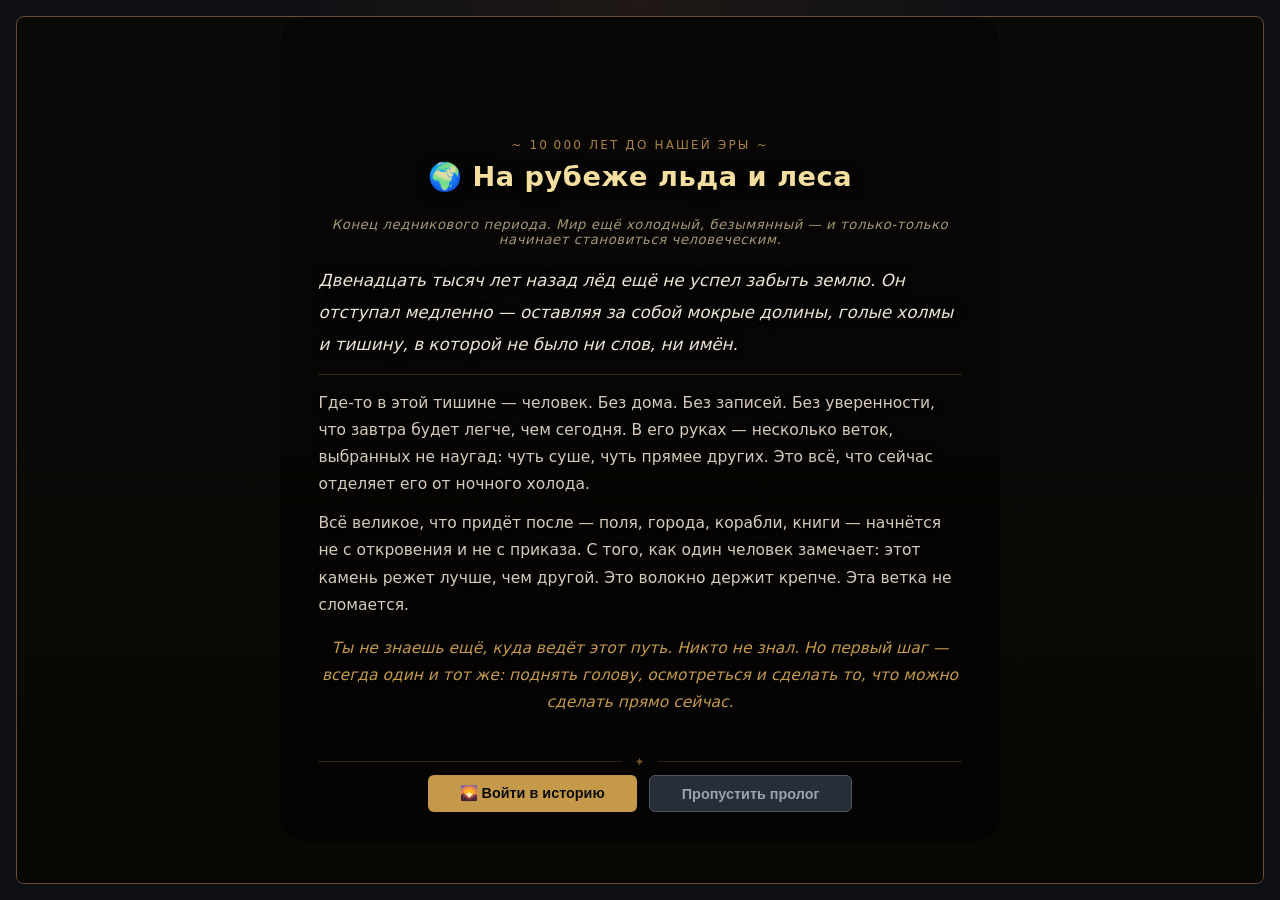
==== commit 825d50fd: "release v0.1.17: day-night cycle, character stats, camp map SVG meeple, PNG icons, auto-consume, fie" ====
--- a/web/prototype.html
+++ b/web/prototype.html
@@ -3,12 +3,13 @@
   <head>
     <meta charset="UTF-8" />
     <meta name="viewport" content="width=device-width, initial-scale=1.0" />
-    <title>SpaceGame — v0.1.16</title>
+    <title>SpaceGame — v0.1.17</title>
     <!-- CSS modules (split from style.css, Phase 2 refactor) -->
     <link rel="stylesheet" href="prototype/css/base.css" />
     <link rel="stylesheet" href="prototype/css/map-local.css" />
     <link rel="stylesheet" href="prototype/css/prologue-onboarding.css" />
     <link rel="stylesheet" href="prototype/css/resources.css" />
+    <link rel="stylesheet" href="prototype/css/day-cycle.css" />
     <link rel="stylesheet" href="prototype/css/character.css" />
     <link rel="stylesheet" href="prototype/css/actions.css" />
     <link rel="stylesheet" href="prototype/css/buildings.css" />
@@ -20,16 +21,18 @@
     <link rel="stylesheet" href="prototype/css/hex-map.css" />
     <link rel="stylesheet" href="prototype/css/camp-founding.css" />
     <link rel="stylesheet" href="prototype/css/camp-screen.css" />
+    <link rel="stylesheet" href="prototype/css/character-modal.css" />
   </head>
   <body>
     <div id="app">
       <header id="game-header">
         <div class="header-top">
           <div class="header-title-block">
-            <h1 id="game-title">🌌 SpaceGame</h1>
+            <img id="game-logo-header" class="game-logo-header" src="assets/logo.png" alt="Начало пути" onerror="this.style.display='none';document.getElementById('game-title-fallback').style.display='block'">
+            <h1 id="game-title-fallback" style="display:none">🌌 SpaceGame</h1>
           </div>
           <div class="header-actions">
-            <button id="changelog-btn" class="header-changelog-btn" type="button" title="История изменений">📋 v0.1.16</button>
+            <button id="changelog-btn" class="header-changelog-btn" type="button" title="История изменений">📋 v0.1.17</button>
             <div class="save-status-wrap">
               <button id="save-status" class="save-status" type="button" title="Нажмите для смены интервала автосохранения">Новая игра</button>
               <div id="save-interval-popup" class="save-interval-popup" hidden>
@@ -56,6 +59,7 @@
         <!-- Left sidebar: always-visible info -->
         <aside id="game-sidebar">
           <div id="era-progress-panel" class="panel panel-era-progress"></div>
+          <section id="day-cycle-panel" class="panel panel-day-cycle"></section>
           <section id="resources-panel" class="panel"></section>
         </aside>
 
@@ -133,15 +137,27 @@
       <header class="cs-topbar">
         <button id="cs-back-btn" class="cs-back-btn" type="button" aria-label="Вернуться на карту">← Карта</button>
         <div class="cs-topbar-title">
-          <span class="cs-topbar-icon">🏕️</span>
           <span id="cs-camp-name" class="cs-topbar-name">Лагерь</span>
         </div>
         <div id="cs-topbar-resources" class="cs-topbar-resources"></div>
         <div id="cs-topbar-character" class="cs-topbar-character"></div>
       </header>
 
-      <!-- Main area: scene + right panel -->
+      <!-- Main area: sidebar + scene + right panel -->
       <div class="cs-main">
+        <!-- D: Left sidebar — buildings list -->
+        <aside class="cs-sidebar">
+          <div class="cs-sidebar-header">
+            <span class="cs-sidebar-icon">🏕️</span>
+            <div class="cs-sidebar-header-text">
+              <div class="cs-sidebar-title">Лагерь</div>
+              <div class="cs-sidebar-subtitle">Сердце поселения. Отсюда начинается путь.</div>
+            </div>
+          </div>
+          <div class="cs-sidebar-section-title">Постройки</div>
+          <div id="cs-dock" class="cs-dock"></div>
+        </aside>
+
         <!-- B: Central visual camp scene -->
         <div class="cs-scene-wrap">
           <div id="cs-scene" class="cs-scene">
@@ -160,9 +176,6 @@
           </div>
         </aside>
       </div>
-
-      <!-- D: Bottom dock -->
-      <div id="cs-dock" class="cs-dock"></div>
     </div>
 
     <!-- Changelog modal -->
@@ -173,6 +186,17 @@
           <button id="changelog-close-btn" class="modal-close-btn" type="button" aria-label="Закрыть">✕</button>
         </div>
         <div id="changelog-content" class="modal-body"></div>
+      </div>
+    </div>
+
+    <!-- Character modal (full sheet) -->
+    <div id="character-modal" class="modal-overlay modal-overlay--character" style="display:none" role="dialog" aria-modal="true" aria-labelledby="character-modal-title">
+      <div class="modal-panel modal-panel--character">
+        <div class="modal-header character-modal-header">
+          <h2 id="character-modal-title">👤 Человек</h2>
+          <button id="character-modal-close-btn" class="modal-close-btn" type="button" aria-label="Закрыть">✕</button>
+        </div>
+        <div id="character-modal-body" class="modal-body character-modal-body"></div>
       </div>
     </div>
 
@@ -195,6 +219,8 @@
     <script src="prototype/ui/camp/camp-founding-ui.js"></script>
     <script src="prototype/ui/camp/camp-screen-ui.js"></script>
     <script src="prototype/ui/panels/character-panel-ui.js"></script>
+    <script src="prototype/ui/panels/character-modal-ui.js"></script>
+    <script src="prototype/ui/panels/day-cycle-ui.js"></script>
     <script src="prototype/ui/panels/resources-ui.js"></script>
     <script src="prototype/ui/panels/gather-ui.js"></script>
     <script src="prototype/ui/panels/crafting-ui.js"></script>
--- a/web/prototype/css/base.css
+++ b/web/prototype/css/base.css
@@ -44,8 +44,21 @@
   display: flex;
   flex-direction: column;
   align-items: flex-start;
-  gap: 0.2rem;
+  gap: 0;
   flex-shrink: 0;
+}
+
+.game-logo-header {
+  display: block;
+  width: 150px;
+  height: 150px;
+  object-fit: contain;
+  opacity: 0.92;
+  mix-blend-mode: lighten;
+  filter: drop-shadow(0 0 8px rgba(196, 154, 74, 0.16));
+  -webkit-user-select: none;
+  user-select: none;
+  pointer-events: none;
 }
 
 .header-actions {
@@ -237,19 +250,37 @@
 }
 
 #camp-map-panel {
+  --map-bg: #071016;
+  --map-panel: rgba(10, 17, 23, 0.9);
+  --map-panel-strong: rgba(13, 22, 29, 0.96);
+  --map-border: rgba(90, 111, 132, 0.36);
+  --map-green: #6fbf52;
+  --map-green-soft: rgba(111, 191, 82, 0.22);
+  --map-red: #e05f64;
+  --map-gold: #d8aa54;
+  --map-text: #d9e0dd;
+  --map-muted: #8e9aa3;
   overflow: hidden;
+  border-color: var(--map-border);
+  background:
+    radial-gradient(circle at 50% 30%, rgba(42, 76, 54, 0.24), transparent 42%),
+    radial-gradient(circle at 70% 68%, rgba(19, 65, 80, 0.16), transparent 34%),
+    linear-gradient(180deg, #111821, #071016 58%, #050a0e);
 }
 
 .camp-map-header {
   display: flex;
   align-items: flex-start;
   justify-content: space-between;
-  gap: 0.9rem;
-  margin-bottom: 0.85rem;
+  gap: 1.25rem;
+  margin-bottom: 1.05rem;
 }
 
 .camp-map-header h3 {
   margin: 0;
+  color: var(--map-text);
+  font-size: clamp(1.25rem, 2vw, 1.7rem);
+  letter-spacing: -0.02em;
 }
 
 .camp-map-pre-camp-hint {
@@ -265,11 +296,100 @@
 }
 
 .camp-map-description {
-  margin-top: 0.3rem;
-  color: #9ca3af;
-  font-size: 0.82rem;
+  margin-top: 0.55rem;
+  color: #b5bdbd;
+  font-size: 0.9rem;
   line-height: 1.45;
   max-width: 70ch;
+}
+
+.camp-map-header-right {
+  display: flex;
+  flex-direction: column;
+  align-items: flex-end;
+  gap: 0.65rem;
+  min-width: min(100%, 530px);
+}
+
+.camp-map-top-legend {
+  display: flex;
+  align-items: center;
+  gap: 0.1rem;
+  max-width: 100%;
+  padding: 0.55rem 0.75rem;
+  border: 1px solid var(--map-border);
+  border-radius: 16px;
+  background: rgba(6, 13, 18, 0.72);
+  box-shadow:
+    inset 0 1px 0 rgba(255, 255, 255, 0.035),
+    0 14px 30px rgba(0, 0, 0, 0.18);
+}
+
+.camp-map-top-legend-item {
+  display: inline-flex;
+  align-items: center;
+  gap: 0.45rem;
+  min-width: 92px;
+  justify-content: center;
+  padding: 0.1rem 0.72rem;
+  color: #c9d0cf;
+  font-size: 0.82rem;
+  border-right: 1px solid rgba(142, 154, 163, 0.17);
+  white-space: nowrap;
+}
+
+.camp-map-top-legend-item:last-child {
+  border-right: 0;
+}
+
+.map-symbol {
+  position: relative;
+  display: inline-block;
+  width: 20px;
+  height: 20px;
+  flex: 0 0 auto;
+}
+
+.map-symbol-camp::before {
+  content: "";
+  position: absolute;
+  inset: 3px;
+  border: 3px solid var(--map-red);
+  border-radius: 999px;
+  box-shadow: 0 0 12px rgba(224, 95, 100, 0.4);
+}
+
+.map-symbol-here::before {
+  content: "";
+  position: absolute;
+  inset: 4px;
+  border: 3px solid #77c66a;
+  border-radius: 999px;
+  box-shadow: 0 0 10px rgba(119, 198, 106, 0.38);
+}
+
+.map-symbol-trail::before {
+  content: "";
+  position: absolute;
+  left: 3px;
+  right: 3px;
+  top: 9px;
+  border-top: 4px dotted #d9d3c1;
+  transform: rotate(42deg);
+}
+
+.map-symbol-open {
+  clip-path: polygon(25% 5%, 75% 5%, 100% 50%, 75% 95%, 25% 95%, 0 50%);
+  background: rgba(93, 153, 49, 0.35);
+  border: 1px solid rgba(126, 211, 82, 0.75);
+  box-shadow: inset 0 0 0 1px rgba(126, 211, 82, 0.2);
+}
+
+.map-symbol-locked {
+  clip-path: polygon(25% 5%, 75% 5%, 100% 50%, 75% 95%, 25% 95%, 0 50%);
+  background: rgba(94, 99, 100, 0.24);
+  border: 1px solid rgba(147, 151, 151, 0.25);
+  filter: grayscale(0.5);
 }
 
 .camp-map-chips {
@@ -285,17 +405,17 @@
   min-height: 24px;
   padding: 0.14rem 0.52rem;
   border-radius: 999px;
-  background: rgba(96, 165, 250, 0.08);
-  border: 1px solid rgba(96, 165, 250, 0.16);
-  color: #dbeafe;
+  background: rgba(111, 191, 82, 0.08);
+  border: 1px solid rgba(111, 191, 82, 0.2);
+  color: #d7f6ca;
   font-size: 0.7rem;
   font-weight: 700;
 }
 
 .camp-map-body {
   display: grid;
-  grid-template-columns: minmax(0, 1.7fr) 320px;
-  gap: 1rem;
+  grid-template-columns: 166px minmax(520px, 1fr) 286px;
+  gap: 1.05rem;
   align-items: start;
 }
 
@@ -305,17 +425,33 @@
 
 .camp-map-scene {
   position: relative;
-  border-radius: 16px;
-  border: 1px solid #2f3546;
+  border-radius: 18px;
+  border: 1px solid var(--map-border);
   background:
-    radial-gradient(circle at 50% 50%, rgba(96, 165, 250, 0.05), transparent 55%),
-    linear-gradient(180deg, #0c0f16, #06080c);
-  box-shadow: inset 0 1px 0 rgba(255, 255, 255, 0.02);
+    radial-gradient(circle at 50% 42%, rgba(45, 82, 54, 0.28), transparent 42%),
+    radial-gradient(circle at 22% 20%, rgba(71, 113, 62, 0.2), transparent 26%),
+    radial-gradient(circle at 82% 74%, rgba(13, 70, 92, 0.18), transparent 28%),
+    linear-gradient(180deg, rgba(6, 14, 19, 0.7), rgba(3, 8, 12, 0.96));
+  box-shadow:
+    inset 0 1px 0 rgba(255, 255, 255, 0.035),
+    inset 0 -80px 110px rgba(0, 0, 0, 0.22),
+    0 22px 46px rgba(0, 0, 0, 0.28);
   overflow: hidden;
-  height: 460px;
+  height: clamp(560px, 62vh, 760px);
   cursor: default;
   -webkit-user-select: none;
   user-select: none;
+}
+
+.camp-map-scene::before {
+  content: "";
+  position: absolute;
+  inset: 0;
+  pointer-events: none;
+  background:
+    radial-gradient(circle at 15% 80%, rgba(33, 79, 48, 0.16), transparent 24%),
+    linear-gradient(90deg, rgba(2, 7, 10, 0.2), transparent 18%, transparent 82%, rgba(2, 7, 10, 0.24));
+  mix-blend-mode: screen;
 }
 
 .camp-map-scene.is-dragging {
@@ -339,20 +475,83 @@
   z-index: 50;
   max-width: 220px;
   padding: 0.45rem 0.55rem;
-  border: 1px solid #3a3d47;
-  border-radius: 6px;
-  background: rgba(15, 17, 23, 0.98);
-  color: #d1d5db;
+  border: 1px solid rgba(116, 132, 146, 0.42);
+  border-radius: 8px;
+  background: rgba(8, 13, 18, 0.97);
+  color: #d7dedc;
   font-size: 0.7rem;
   line-height: 1.35;
   white-space: pre-line;
   pointer-events: none;
-  box-shadow: 0 6px 14px rgba(0, 0, 0, 0.35);
+  box-shadow: 0 12px 26px rgba(0, 0, 0, 0.46);
 }
 
 .camp-map-legend {
-  margin-top: 0.75rem;
-  color: #8b93a7;
-  font-size: 0.78rem;
-  line-height: 1.45;
-}
+  margin-top: 0.65rem;
+  color: #9aa7ad;
+  font-size: 0.8rem;
+  line-height: 1.55;
+}
+
+.camp-map-side-legend,
+.camp-map-details {
+  border: 1px solid var(--map-border);
+  background: rgba(7, 14, 19, 0.78);
+  border-radius: 16px;
+  box-shadow:
+    inset 0 1px 0 rgba(255, 255, 255, 0.035),
+    0 18px 36px rgba(0, 0, 0, 0.2);
+}
+
+.camp-map-side-legend {
+  padding: 0.95rem 0.95rem 1rem;
+}
+
+.camp-map-side-title {
+  margin-bottom: 0.75rem;
+  color: #e5ebe8;
+  font-weight: 800;
+  font-size: 0.9rem;
+}
+
+.camp-map-side-list {
+  display: grid;
+  gap: 0.55rem;
+}
+
+.camp-map-side-list > span {
+  display: flex;
+  align-items: center;
+  gap: 0.55rem;
+  color: #b7c0bf;
+  font-size: 0.82rem;
+}
+
+.legend-emoji {
+  width: 20px;
+  text-align: center;
+  filter: drop-shadow(0 2px 3px rgba(0, 0, 0, 0.45));
+}
+
+.legend-hex {
+  display: inline-block;
+  width: 20px;
+  height: 20px;
+  clip-path: polygon(25% 5%, 75% 5%, 100% 50%, 75% 95%, 25% 95%, 0 50%);
+}
+
+.legend-forest {
+  background: linear-gradient(160deg, #214c23, #0f2d19);
+  border: 1px solid rgba(111, 191, 82, 0.72);
+}
+
+.camp-map-tip-card {
+  margin-top: 1.15rem;
+  padding: 0.75rem 0.8rem;
+  border-radius: 12px;
+  border: 1px solid rgba(142, 154, 163, 0.22);
+  background: rgba(255, 255, 255, 0.035);
+  color: #aab4b8;
+  font-size: 0.8rem;
+  line-height: 1.5;
+}
--- a/web/prototype/css/map-local.css
+++ b/web/prototype/css/map-local.css
@@ -2,20 +2,41 @@
 
 /* Base polygon: default = hidden fog colour */
 .camp-tile polygon {
-  fill: #253048;
-  stroke: rgba(0, 0, 0, 0.5);
-  stroke-width: 0.5;
-  transition: fill 0.14s ease, opacity 0.14s ease;
+  fill: #233044;
+  stroke: rgba(63, 124, 64, 0.45);
+  stroke-width: 1.2;
+  vector-effect: non-scaling-stroke;
+  transition:
+    fill 0.14s ease,
+    stroke 0.14s ease,
+    opacity 0.14s ease,
+    filter 0.14s ease;
 }
 
 /* Tile icon text */
 .camp-tile .tile-icon {
   font-family: 'Segoe UI Emoji', 'Apple Color Emoji', 'Noto Color Emoji', sans-serif;
-  font-size: 22px;
+  font-size: 23px;
   text-anchor: middle;
   dominant-baseline: central;
   pointer-events: none;
   fill: #f0f4f8;
+  paint-order: stroke;
+  stroke: rgba(3, 8, 12, 0.62);
+  stroke-width: 2px;
+  filter: drop-shadow(0 2px 3px rgba(0, 0, 0, 0.55));
+}
+
+.camp-tile .tile-image {
+  pointer-events: none;
+  filter:
+    drop-shadow(0 5px 4px rgba(0, 0, 0, 0.56))
+    drop-shadow(0 0 5px rgba(255, 255, 255, 0.06));
+}
+
+.camp-tile .tile-image.is-terrain {
+  opacity: 0.82;
+  filter: none;
 }
 
 .camp-tile:focus,
@@ -43,7 +64,10 @@
   text-anchor: middle;
   dominant-baseline: central;
   pointer-events: none;
-  fill: rgba(248, 250, 252, 0.92);
+  fill: rgba(243, 246, 236, 0.96);
+  stroke: rgba(2, 7, 10, 0.86);
+  stroke-width: 2;
+  paint-order: stroke;
 }
 
 .camp-tile .tile-stock.is-depleted {
@@ -52,11 +76,30 @@
 
 .camp-tile .tile-path-mark {
   fill: none;
-  stroke: rgba(232, 199, 121, 0.78);
-  stroke-width: 3;
+  stroke: rgba(221, 214, 196, 0.78);
+  stroke-width: 3.4;
   stroke-linecap: round;
-  stroke-dasharray: 2 5;
+  stroke-dasharray: 1 7;
   pointer-events: none;
+}
+
+.camp-tile .tile-camp-marker,
+.camp-tile .tile-here-marker {
+  fill: none;
+  pointer-events: none;
+  vector-effect: non-scaling-stroke;
+}
+
+.camp-tile .tile-camp-marker {
+  stroke: rgba(224, 95, 100, 0.96);
+  stroke-width: 4;
+  filter: drop-shadow(0 0 8px rgba(224, 95, 100, 0.48));
+}
+
+.camp-tile .tile-here-marker {
+  stroke: rgba(128, 205, 106, 0.96);
+  stroke-width: 3.2;
+  filter: drop-shadow(0 0 7px rgba(128, 205, 106, 0.42));
 }
 
 .camp-map-travel-layer {
@@ -95,6 +138,182 @@
   text-anchor: middle;
   dominant-baseline: central;
   pointer-events: none;
+}
+
+.camp-map-travel-layer > .camp-map-travel-icon,
+.camp-map-travel-layer > .camp-map-travel-timer {
+  display: none;
+}
+
+.camp-map-traveler {
+  transform-box: fill-box;
+  transform-origin: center bottom;
+  transform: scale(0.79);
+  filter:
+    drop-shadow(0 6px 5px rgba(0, 0, 0, 0.65))
+    drop-shadow(0 0 10px rgba(251, 191, 36, 0.2));
+}
+
+.camp-map-traveler.facing-home .traveler-body-wrap {
+  transform: scaleX(-1);
+}
+
+/* Bob while walking — soft bounce */
+.camp-map-traveler.phase-outbound .traveler-body-wrap,
+.camp-map-traveler.phase-return .traveler-body-wrap {
+  animation: travelerSmoothBob 0.6s ease-in-out infinite alternate;
+}
+
+/* Gather sway */
+.camp-map-traveler.phase-gather .traveler-body-wrap {
+  animation: travelerGatherBend 0.82s ease-in-out infinite;
+}
+
+.traveler-shadow {
+  fill: rgba(0, 0, 0, 0.42);
+}
+
+/* ── Minimalist Pawn Body ───────────────────────────── */
+
+.traveler-pawn-body {
+  fill: #e8cca5; /* Light soft cream/sand, stands out from dark map well */
+  stroke: rgba(43, 26, 12, 0.6);
+  stroke-width: 1.4;
+  stroke-linejoin: round;
+}
+
+.traveler-pawn-head {
+  fill: #e8cca5;
+  stroke: rgba(43, 26, 12, 0.6);
+  stroke-width: 1.4;
+}
+
+/* Spear */
+.traveler-tool {
+  fill: none;
+  stroke: #7a5028;
+  stroke-width: 2.2;
+  stroke-linecap: round;
+}
+
+.traveler-tool-head {
+  fill: #8c9090;
+  stroke: #3a4040;
+  stroke-width: 0.9;
+}
+
+.camp-map-traveler.phase-gather .traveler-tool,
+.camp-map-traveler.phase-gather .traveler-tool-head {
+  animation: travelerToolSwing 0.7s ease-in-out infinite;
+  transform-origin: 11px -22px;
+}
+
+.camp-map-traveler.phase-gather.resource-food .traveler-tool,
+.camp-map-traveler.phase-gather.resource-food .traveler-tool-head,
+.camp-map-traveler.phase-gather.resource-fiber .traveler-tool,
+.camp-map-traveler.phase-gather.resource-fiber .traveler-tool-head,
+.camp-map-traveler.phase-gather.resource-water .traveler-tool,
+.camp-map-traveler.phase-gather.resource-water .traveler-tool-head {
+  opacity: 0.1;
+}
+
+/* ── Carry items ────────────────────────────────────── */
+
+.camp-map-traveler.phase-outbound .traveler-carry {
+  opacity: 0;
+}
+
+.camp-map-traveler.phase-return.resource-wood .carry-wood,
+.camp-map-traveler.phase-return.resource-fiber .carry-wood,
+.camp-map-traveler.phase-return.resource-supplies .carry-wood {
+  opacity: 1;
+}
+
+.camp-map-traveler.phase-return.resource-water .carry-water {
+  opacity: 1;
+}
+
+.camp-map-traveler.phase-return .carry-sack {
+  opacity: 1;
+}
+
+.traveler-carry .carry-wood,
+.traveler-carry .carry-sack,
+.traveler-carry .carry-water {
+  opacity: 0;
+}
+
+.carry-wood {
+  fill: none;
+  stroke: #8a5a2b;
+  stroke-width: 3.2;
+  stroke-linecap: round;
+}
+
+.carry-sack {
+  fill: #8f6a32;
+  stroke: rgba(38, 24, 10, 0.72);
+  stroke-width: 1;
+}
+
+.carry-water {
+  fill: rgba(64, 170, 211, 0.86);
+  stroke: rgba(174, 232, 248, 0.72);
+  stroke-width: 1;
+}
+
+.camp-map-traveler-dust circle {
+  fill: rgba(209, 177, 107, 0.48);
+  animation: travelerDust 0.46s ease-out infinite;
+}
+
+.camp-map-traveler-dust circle:nth-child(2) {
+  animation-delay: 0.18s;
+}
+
+.camp-map-gather-fx {
+  pointer-events: none;
+}
+
+.gather-fx-spark {
+  fill: none;
+  stroke: rgba(250, 204, 21, 0.9);
+  stroke-width: 2.2;
+  stroke-linecap: round;
+  animation: gatherSpark 0.72s ease-out infinite;
+}
+
+.gather-fx-spark.b {
+  animation-delay: 0.22s;
+}
+
+.gather-fx-dot {
+  fill: rgba(134, 239, 172, 0.85);
+  animation: gatherDot 0.82s ease-in-out infinite;
+}
+
+.camp-map-gather-fx.resource-water .gather-fx-spark {
+  stroke: rgba(125, 211, 252, 0.9);
+}
+
+.camp-map-gather-fx.resource-food .gather-fx-dot,
+.camp-map-gather-fx.resource-fiber .gather-fx-dot {
+  fill: rgba(163, 230, 53, 0.92);
+}
+
+.camp-map-travel-label {
+  pointer-events: none;
+}
+
+.camp-map-travel-action {
+  font-family: system-ui, 'Segoe UI', sans-serif;
+  font-size: 8.5px;
+  font-weight: 800;
+  text-anchor: middle;
+  fill: rgba(241, 245, 230, 0.96);
+  stroke: rgba(7, 10, 12, 0.92);
+  stroke-width: 2;
+  paint-order: stroke;
 }
 
 .camp-map-travel-timer {
@@ -109,6 +328,71 @@
   paint-order: stroke;
 }
 
+/* ── Minimalist Smooth Animations ── */
+
+@keyframes travelerSmoothBob {
+  0% {
+    transform: translateY(0) rotate(-2deg);
+  }
+  100% {
+    transform: translateY(-3px) rotate(2deg);
+  }
+}
+
+@keyframes travelerGatherBend {
+  0%, 100% {
+    transform: translateY(0) rotate(0deg);
+  }
+  50% {
+    transform: translate(2px, 3px) rotate(6deg);
+  }
+}
+
+@keyframes travelerToolSwing {
+  0%, 100% {
+    transform: rotate(-18deg);
+  }
+  45% {
+    transform: rotate(24deg);
+  }
+}
+
+@keyframes travelerDust {
+  0% {
+    opacity: 0.62;
+    transform: translate(0, 0) scale(0.8);
+  }
+  100% {
+    opacity: 0;
+    transform: translate(-3px, 1px) scale(1.6);
+  }
+}
+
+@keyframes gatherSpark {
+  0% {
+    opacity: 0;
+    transform: scale(0.6);
+  }
+  40% {
+    opacity: 1;
+  }
+  100% {
+    opacity: 0;
+    transform: scale(1.35);
+  }
+}
+
+@keyframes gatherDot {
+  0%, 100% {
+    opacity: 0.35;
+    transform: translateY(0);
+  }
+  50% {
+    opacity: 1;
+    transform: translateY(-4px);
+  }
+}
+
 @keyframes campTravelDash {
   from {
     stroke-dashoffset: 0;
@@ -119,55 +403,77 @@
 }
 
 .camp-tile.has-path-trail polygon {
-  stroke: rgba(232, 199, 121, 0.55);
-  stroke-width: 1.5;
+  stroke: rgba(225, 210, 160, 0.72);
+  stroke-width: 1.7;
 }
 
 /* State-based fills */
 .camp-tile.is-discovered polygon {
-  fill: #364252;
+  fill: #28411f;
 }
 
 .camp-tile.is-developed polygon {
-  fill: #3a3426;
+  fill: #353424;
 }
 
 .camp-tile.is-depleted polygon {
-  fill: #3a2826;
+  fill: #332722;
 }
 
 /* Terrain fills (visible tiles only) */
 .camp-tile:not(.is-hidden).terrain-brush polygon,
 .camp-tile:not(.is-hidden).terrain-grove polygon,
 .camp-tile:not(.is-hidden).terrain-grass polygon {
-  fill: #263c22;
+  fill: #143b1d;
+  stroke: rgba(95, 185, 73, 0.58);
 }
 
 .camp-tile:not(.is-hidden).terrain-rock polygon,
 .camp-tile:not(.is-hidden).terrain-clay polygon,
 .camp-tile:not(.is-hidden).terrain-kiln polygon {
-  fill: #3c2e24;
+  fill: #34312a;
+  stroke: rgba(134, 141, 126, 0.52);
 }
 
 .camp-tile:not(.is-hidden).terrain-water polygon {
-  fill: #1a3248;
+  fill: #0f4760;
+  stroke: rgba(83, 183, 220, 0.6);
 }
 
 .camp-tile:not(.is-hidden).terrain-worksite polygon,
 .camp-tile:not(.is-hidden).terrain-clearing polygon {
-  fill: #382e1c;
+  fill: #3d3423;
+  stroke: rgba(179, 142, 72, 0.52);
 }
 
 .camp-tile:not(.is-hidden).terrain-lore polygon {
-  fill: #3c2a10;
+  fill: #332d30;
+  stroke: rgba(205, 117, 123, 0.52);
+}
+
+.camp-tile:not(.is-hidden).terrain-clay polygon {
+  fill: #5a2f22;
+  stroke: rgba(213, 116, 80, 0.55);
+}
+
+.camp-tile:not(.is-hidden).terrain-grove polygon {
+  fill: #0d351c;
+}
+
+.camp-tile:not(.is-hidden).terrain-grass polygon {
+  fill: #23471f;
+}
+
+.camp-tile:not(.is-hidden).terrain-brush polygon {
+  fill: #1a421d;
 }
 
 /* Camp centre: golden prominent tile */
 .camp-tile:not(.is-hidden).terrain-camp polygon {
-  fill: #6a4012;
-  stroke: rgba(251, 191, 36, 0.65);
-  stroke-width: 2;
-  animation: campSvgPulse 3s ease-in-out infinite;
+  fill: #3b2d21;
+  stroke: rgba(224, 95, 100, 0.92);
+  stroke-width: 2.2;
+  filter: drop-shadow(0 0 10px rgba(224, 95, 100, 0.38));
 }
 
 .camp-tile:not(.is-hidden).terrain-camp .tile-icon {
@@ -176,16 +482,18 @@
 
 /* Hidden override: always fog colour, no interaction */
 .camp-tile.is-hidden polygon {
-  fill: #253048 !important;
-  stroke: rgba(0, 0, 0, 0.3) !important;
-  stroke-width: 0.5 !important;
+  fill: #182333 !important;
+  stroke: rgba(61, 72, 83, 0.42) !important;
+  stroke-width: 1 !important;
   pointer-events: none;
   cursor: default;
+  opacity: 0.68;
 }
 
 /* Hover — only non-hidden tiles */
 .camp-tile:not(.is-hidden):not(.is-visible_locked):hover polygon {
-  opacity: 0.78;
+  opacity: 0.94;
+  filter: brightness(1.16) drop-shadow(0 0 9px rgba(111, 191, 82, 0.28));
   cursor: pointer;
 }
 
@@ -196,8 +504,8 @@
 }
 
 .camp-tile.is-camp_candidate polygon {
-  fill: #2e2510 !important;
-  stroke: rgba(251, 191, 36, 0.6) !important;
+  fill: #3e321c !important;
+  stroke: rgba(214, 170, 84, 0.82) !important;
   stroke-width: 2 !important;
   animation: campCandidatePulse 2s ease-in-out infinite;
 }
@@ -216,17 +524,17 @@
 
 /* Chosen camp centre */
 .camp-tile.is-camp polygon {
-  fill: #2a2000 !important;
-  stroke: rgba(251, 191, 36, 0.85) !important;
+  fill: #33251d !important;
+  stroke: rgba(224, 95, 100, 0.95) !important;
   stroke-width: 2.5 !important;
-  animation: campSvgPulse 2.5s ease-in-out infinite;
+  filter: drop-shadow(0 0 12px rgba(224, 95, 100, 0.55));
 }
 
 /* Visible-locked: dim, no interaction */
 .camp-tile.is-visible_locked polygon {
-  fill: #1e2535 !important;
-  stroke: rgba(100, 120, 160, 0.2) !important;
-  stroke-width: 0.5 !important;
+  fill: #171e28 !important;
+  stroke: rgba(97, 113, 120, 0.22) !important;
+  stroke-width: 1 !important;
   opacity: 0.55;
   pointer-events: none;
   cursor: default;
@@ -234,9 +542,9 @@
 
 /* Selected */
 .camp-tile.is-selected polygon {
-  stroke: rgba(236, 221, 165, 0.72) !important;
-  stroke-width: 1.4 !important;
-  filter: brightness(1.08);
+  stroke: rgba(238, 238, 210, 0.96) !important;
+  stroke-width: 2 !important;
+  filter: brightness(1.16) drop-shadow(0 0 8px rgba(238, 238, 210, 0.26));
 }
 
 /* Zone darkening: outer rings */
@@ -247,12 +555,12 @@
 
 /* Resource richness indicators */
 .camp-tile.res-rich polygon {
-  stroke: rgba(74, 222, 128, 0.5);
-  stroke-width: 1.5;
+  stroke: rgba(111, 224, 88, 0.72);
+  stroke-width: 1.7;
 }
 
 .camp-tile.res-sparse polygon {
-  stroke: rgba(248, 113, 113, 0.45);
+  stroke: rgba(233, 126, 96, 0.58);
   stroke-width: 1.5;
 }
 
@@ -264,10 +572,60 @@
 
 
 .camp-map-details {
-  padding: 0.9rem 1rem;
+  padding: 1rem;
+}
+
+.camp-map-details-preview {
+  display: grid;
+  place-items: center;
+  min-height: 122px;
+  margin-bottom: 0.95rem;
+  border: 1px solid rgba(142, 154, 163, 0.24);
   border-radius: 14px;
-  border: 1px solid #30364a;
-  background: rgba(16, 20, 29, 0.92);
+  background:
+    radial-gradient(circle at 65% 28%, rgba(255, 255, 255, 0.12), transparent 22%),
+    linear-gradient(160deg, rgba(36, 73, 43, 0.95), rgba(8, 22, 18, 0.98));
+  box-shadow: inset 0 -28px 60px rgba(0, 0, 0, 0.22);
+  overflow: hidden;
+}
+
+.camp-map-details-preview span,
+.camp-map-details-preview img {
+  font-size: 3.1rem;
+  filter: drop-shadow(0 8px 12px rgba(0, 0, 0, 0.55));
+}
+
+.camp-map-details-preview img {
+  width: 84px;
+  height: 84px;
+  object-fit: contain;
+}
+
+.camp-map-details-preview.terrain-water {
+  background:
+    radial-gradient(circle at 50% 40%, rgba(123, 209, 244, 0.24), transparent 28%),
+    linear-gradient(160deg, #144f66, #071720);
+}
+
+.camp-map-details-preview.terrain-rock,
+.camp-map-details-preview.terrain-kiln {
+  background:
+    radial-gradient(circle at 38% 42%, rgba(231, 231, 210, 0.16), transparent 24%),
+    linear-gradient(160deg, #4a4940, #151815);
+}
+
+.camp-map-details-preview.terrain-clay,
+.camp-map-details-preview.terrain-lore {
+  background:
+    radial-gradient(circle at 52% 32%, rgba(244, 160, 108, 0.2), transparent 24%),
+    linear-gradient(160deg, #603122, #1c1010);
+}
+
+.camp-map-details-preview.terrain-clearing,
+.camp-map-details-preview.terrain-worksite {
+  background:
+    radial-gradient(circle at 58% 35%, rgba(228, 196, 122, 0.18), transparent 26%),
+    linear-gradient(160deg, #514228, #15170f);
 }
 
 .camp-map-details-top {
@@ -280,7 +638,16 @@
 .camp-map-details-name {
   font-size: 1rem;
   font-weight: 800;
-  color: #f8fafc;
+  color: #eef3ef;
+}
+
+.camp-map-details-subtitle {
+  margin-top: 0.18rem;
+  color: #8fb080;
+  font-size: 0.72rem;
+  font-weight: 700;
+  text-transform: uppercase;
+  letter-spacing: 0.09em;
 }
 
 .camp-map-details-meta {
@@ -292,7 +659,9 @@
 
 .camp-map-details-text {
   margin-top: 0.65rem;
-  color: #cbd5e1;
+  padding-bottom: 0.8rem;
+  border-bottom: 1px solid rgba(142, 154, 163, 0.18);
+  color: #bcc7c6;
   line-height: 1.5;
   font-size: 0.84rem;
 }
@@ -300,10 +669,18 @@
 .camp-map-action-meta {
   display: flex;
   flex-direction: column;
-  gap: 0.32rem;
-  margin-top: 0.8rem;
+  gap: 0;
+  margin-top: 0.75rem;
   font-size: 0.78rem;
-  color: #bfdbfe;
+  color: #cfd8d4;
+}
+
+.camp-map-action-meta span {
+  display: flex;
+  justify-content: space-between;
+  gap: 0.75rem;
+  padding: 0.42rem 0;
+  border-bottom: 1px solid rgba(142, 154, 163, 0.13);
 }
 
 .camp-map-note {
@@ -343,13 +720,13 @@
 
 .camp-map-primary-btn {
   width: 100%;
-  margin-top: 0.8rem;
-  min-height: 42px;
-  padding: 0.72rem 0.9rem;
-  border-radius: 10px;
-  border: 1px solid rgba(167, 139, 250, 0.3);
-  background: linear-gradient(180deg, #2b2442, #1d1730);
-  color: #f5f3ff;
+  margin-top: 0.9rem;
+  min-height: 48px;
+  padding: 0.78rem 0.95rem;
+  border-radius: 12px;
+  border: 1px solid rgba(216, 170, 84, 0.38);
+  background: linear-gradient(180deg, rgba(107, 84, 48, 0.92), rgba(55, 44, 28, 0.96));
+  color: #fff3d4;
   font-size: 0.86rem;
   font-weight: 700;
   cursor: pointer;
@@ -404,3 +781,673 @@
   transform: none;
   box-shadow: none;
 }
+
+/* Reference-style local map skin */
+#camp-map-panel {
+  --map-bg: #071015;
+  --map-panel: rgba(6, 12, 17, 0.82);
+  --map-panel-strong: rgba(7, 13, 18, 0.94);
+  --map-border: rgba(103, 122, 134, 0.32);
+  --map-green: #69b14e;
+  --map-green-soft: rgba(105, 177, 78, 0.18);
+  --map-red: #df615e;
+  --map-gold: #d7ad60;
+  --map-text: #d7ddd9;
+  --map-muted: #9aa3a3;
+  position: relative;
+  container-type: inline-size;
+  overflow: hidden;
+  border-color: rgba(58, 76, 86, 0.62);
+  background:
+    linear-gradient(180deg, rgba(9, 18, 24, 0.98), rgba(4, 10, 14, 0.98)),
+    #071015;
+  box-shadow:
+    inset 0 1px 0 rgba(255, 255, 255, 0.035),
+    0 24px 70px rgba(0, 0, 0, 0.32);
+}
+
+#camp-map-panel::before {
+  content: "";
+  position: absolute;
+  inset: 72px 0 0;
+  pointer-events: none;
+  background:
+    linear-gradient(90deg, rgba(1, 5, 8, 0.82), rgba(8, 18, 18, 0.2) 28%, rgba(8, 18, 18, 0.18) 72%, rgba(1, 5, 8, 0.84)),
+    repeating-linear-gradient(112deg, rgba(92, 133, 77, 0.045) 0 1px, transparent 1px 11px);
+  opacity: 0.58;
+}
+
+.camp-map-header,
+.camp-map-body {
+  position: relative;
+  z-index: 1;
+}
+
+.camp-map-header {
+  align-items: flex-start;
+  margin-bottom: 1rem;
+}
+
+.camp-map-header h3 {
+  color: #d7dbd6;
+  font-size: clamp(1.35rem, 2vw, 1.85rem);
+  letter-spacing: 0;
+}
+
+.camp-map-description {
+  color: #aeb7b6;
+  max-width: 70ch;
+}
+
+.camp-map-header-right {
+  min-width: min(100%, 610px);
+}
+
+.camp-map-top-legend {
+  border-radius: 10px;
+  border-color: rgba(103, 122, 134, 0.4);
+  background: rgba(6, 12, 17, 0.68);
+  -webkit-backdrop-filter: blur(8px);
+  backdrop-filter: blur(8px);
+}
+
+.camp-map-top-legend-item {
+  color: #c6ceca;
+}
+
+.camp-map-body {
+  grid-template-columns: 180px minmax(560px, 1fr) 292px;
+  gap: 1rem;
+}
+
+.camp-map-body > * {
+  min-width: 0;
+}
+
+.camp-map-scene {
+  height: clamp(620px, 70vh, 820px);
+  border: 0;
+  border-radius: 6px;
+  background:
+    linear-gradient(180deg, rgba(8, 17, 23, 0.52), rgba(2, 7, 10, 0.92)),
+    #071015;
+  box-shadow:
+    inset 0 42px 80px rgba(1, 5, 8, 0.58),
+    inset 0 -72px 110px rgba(0, 0, 0, 0.42);
+}
+
+.camp-map-scene::before {
+  background:
+    linear-gradient(180deg, rgba(1, 6, 8, 0.24), transparent 22%, transparent 74%, rgba(1, 5, 8, 0.45)),
+    linear-gradient(90deg, rgba(1, 5, 8, 0.46), transparent 20%, transparent 80%, rgba(1, 5, 8, 0.48));
+  mix-blend-mode: normal;
+}
+
+.camp-map-legend {
+  max-width: 620px;
+  margin: 0.7rem auto 0;
+  padding: 0.55rem 0.85rem;
+  border: 1px solid rgba(103, 122, 134, 0.28);
+  border-radius: 10px;
+  background: rgba(6, 12, 17, 0.66);
+  text-align: center;
+}
+
+.camp-map-side-legend,
+.camp-map-details {
+  border-radius: 12px;
+  border-color: rgba(103, 122, 134, 0.35);
+  background: rgba(6, 12, 17, 0.72);
+  -webkit-backdrop-filter: blur(8px);
+  backdrop-filter: blur(8px);
+  min-width: 0;
+  overflow-wrap: anywhere;
+}
+
+.camp-map-details-preview {
+  border-radius: 8px;
+  border-color: rgba(103, 122, 134, 0.22);
+  background:
+    linear-gradient(180deg, rgba(205, 224, 195, 0.16), transparent 34%),
+    linear-gradient(135deg, rgba(33, 68, 42, 0.96), rgba(5, 17, 14, 0.98));
+}
+
+.camp-map-primary-btn,
+.camp-map-secondary-btn,
+.camp-map-note {
+  border-radius: 8px;
+}
+
+.camp-map-chip {
+  border-radius: 6px;
+}
+
+.camp-map-backdrop {
+  pointer-events: none;
+}
+
+.camp-backdrop-tree {
+  opacity: 0.42;
+  filter: blur(0.2px);
+}
+
+.camp-backdrop-tree path:first-child {
+  fill: rgba(37, 45, 34, 0.82);
+}
+
+.camp-backdrop-tree path:not(:first-child) {
+  fill: rgba(16, 47, 27, 0.82);
+  stroke: rgba(73, 120, 56, 0.18);
+  stroke-width: 1;
+}
+
+.camp-backdrop-tree.tone-1 {
+  opacity: 0.34;
+}
+
+.camp-backdrop-tree.tone-2 {
+  opacity: 0.26;
+}
+
+.camp-tile {
+  transform-box: fill-box;
+  transform-origin: center;
+}
+
+.camp-tile polygon {
+  fill: #17331e;
+  stroke: rgba(76, 156, 63, 0.62);
+  stroke-width: 1.2;
+  filter: drop-shadow(0 2px 2px rgba(0, 0, 0, 0.38));
+}
+
+.camp-tile:not(.is-hidden).terrain-brush polygon,
+.camp-tile:not(.is-hidden).terrain-grove polygon,
+.camp-tile:not(.is-hidden).terrain-grass polygon {
+  fill: #14371c !important;
+  stroke: rgba(85, 169, 65, 0.66);
+}
+
+.camp-tile:not(.is-hidden).terrain-grove polygon {
+  fill: #102d18 !important;
+}
+
+.camp-tile:not(.is-hidden).terrain-grass polygon,
+.camp-tile:not(.is-hidden).terrain-clearing polygon {
+  fill: #24441f !important;
+}
+
+.camp-tile:not(.is-hidden).terrain-rock polygon,
+.camp-tile:not(.is-hidden).terrain-ridge polygon {
+  fill: #343832 !important;
+  stroke: rgba(142, 153, 133, 0.58);
+}
+
+.camp-tile:not(.is-hidden).terrain-water polygon {
+  fill: #0d4352 !important;
+  stroke: rgba(61, 169, 202, 0.78);
+}
+
+.camp-tile:not(.is-hidden).terrain-clay polygon,
+.camp-tile:not(.is-hidden).terrain-lore polygon,
+.camp-tile:not(.is-hidden).terrain-kiln polygon {
+  fill: #5a3024 !important;
+  stroke: rgba(213, 116, 80, 0.68);
+}
+
+.camp-tile:not(.is-hidden).terrain-worksite polygon {
+  fill: #3c372d !important;
+  stroke: rgba(171, 151, 112, 0.58);
+}
+
+.camp-tile.is-hidden polygon {
+  fill: #1a2227 !important;
+  stroke: rgba(84, 96, 98, 0.24) !important;
+  opacity: 0.56;
+  filter: grayscale(0.7) brightness(0.7);
+}
+
+/* Silhouette: единый нейтральный цвет поверх всех terrain-правил.
+   Специфичность повышена до (0,3,1) — как у terrain-правил — чтобы выиграть. */
+.camp-tile:not(.is-hidden).is-silhouette polygon {
+  fill: #1c2629 !important;
+  stroke: rgba(92, 112, 112, 0.3) !important;
+  opacity: 0.86;
+}
+
+.camp-tile.is-camp polygon,
+.camp-tile:not(.is-hidden).terrain-camp polygon {
+  fill: #35271c !important;
+  stroke: rgba(224, 95, 100, 0.96) !important;
+  stroke-width: 2.1 !important;
+  filter: drop-shadow(0 0 14px rgba(224, 95, 100, 0.42));
+}
+
+.camp-tile.is-selected polygon {
+  stroke: rgba(236, 233, 202, 0.98) !important;
+  stroke-width: 2.1 !important;
+  filter: brightness(1.14) drop-shadow(0 0 12px rgba(236, 233, 202, 0.22));
+}
+
+.camp-tile:not(.is-hidden):not(.is-visible_locked):not(.is-silhouette):hover polygon {
+  opacity: 1;
+  filter: brightness(1.18) drop-shadow(0 0 11px rgba(106, 180, 78, 0.3));
+}
+
+/* Silhouette: мягкий туманный ховер вместо зелёного */
+.camp-tile.is-silhouette {
+  cursor: pointer;
+}
+
+.camp-tile.is-silhouette:hover polygon {
+  opacity: 0.96;
+  filter: brightness(1.1) drop-shadow(0 0 10px rgba(80, 130, 140, 0.38));
+}
+
+.camp-tile.has-path-trail polygon {
+  stroke: rgba(219, 212, 181, 0.78);
+}
+
+.tile-art {
+  pointer-events: none;
+}
+
+.tile-art-light {
+  fill: rgba(201, 231, 148, 0.14);
+  mix-blend-mode: screen;
+}
+
+.tile-art-shadow {
+  fill: rgba(1, 5, 6, 0.22);
+}
+
+/* ── Neutral terrain backdrops — subtle colour tint per terrain type ── */
+.terrain-art-water .tile-art-light {
+  fill: rgba(110, 200, 235, 0.22);
+}
+.terrain-art-water .tile-art-shadow {
+  fill: rgba(8, 28, 44, 0.32);
+}
+
+.terrain-art-rock .tile-art-light,
+.terrain-art-ridge .tile-art-light {
+  fill: rgba(210, 215, 200, 0.16);
+}
+.terrain-art-rock .tile-art-shadow,
+.terrain-art-ridge .tile-art-shadow {
+  fill: rgba(18, 22, 26, 0.3);
+}
+
+.terrain-art-worksite .tile-art-light,
+.terrain-art-kiln .tile-art-light {
+  fill: rgba(200, 170, 120, 0.14);
+}
+.terrain-art-worksite .tile-art-shadow,
+.terrain-art-kiln .tile-art-shadow {
+  fill: rgba(28, 18, 10, 0.3);
+}
+
+.terrain-art-clay .tile-art-light,
+.terrain-art-lore .tile-art-light {
+  fill: rgba(230, 150, 95, 0.18);
+}
+.terrain-art-clay .tile-art-shadow,
+.terrain-art-lore .tile-art-shadow {
+  fill: rgba(36, 16, 8, 0.32);
+}
+
+.terrain-art-grove .tile-art-light {
+  fill: rgba(120, 200, 120, 0.16);
+}
+.terrain-art-grove .tile-art-shadow {
+  fill: rgba(6, 22, 10, 0.32);
+}
+
+.terrain-art-grass .tile-art-light,
+.terrain-art-clearing .tile-art-light,
+.terrain-art-brush .tile-art-light {
+  fill: rgba(190, 225, 130, 0.14);
+}
+.terrain-art-grass .tile-art-shadow,
+.terrain-art-clearing .tile-art-shadow,
+.terrain-art-brush .tile-art-shadow {
+  fill: rgba(8, 18, 8, 0.28);
+}
+
+.tile-art-tree .tile-art-trunk {
+  fill: #4d3424;
+  stroke: rgba(12, 9, 6, 0.28);
+  stroke-width: 0.7;
+}
+
+.tile-art-tree .tile-art-needles {
+  fill: #25542a;
+  stroke: rgba(89, 139, 65, 0.28);
+  stroke-width: 0.8;
+}
+
+.tile-art-tree .tile-art-needles.is-back {
+  fill: #153a21;
+}
+
+.tile-art-tree.variant-1 .tile-art-needles {
+  fill: #2e5f2d;
+}
+
+.tile-art-tree.variant-2 .tile-art-needles {
+  fill: #1e4825;
+}
+
+.tile-art-shrub circle {
+  fill: #284f22;
+  stroke: rgba(96, 153, 65, 0.18);
+  stroke-width: 0.8;
+}
+
+.tile-art-shrub.has-berries circle:not(.tile-art-berry) {
+  fill: #315821;
+}
+
+.tile-art-berry {
+  fill: #c7493e !important;
+  stroke: rgba(48, 6, 5, 0.42) !important;
+  stroke-width: 0.5 !important;
+}
+
+.tile-art-grass path {
+  fill: none;
+  stroke: #8a972e;
+  stroke-width: 2.2;
+  stroke-linecap: round;
+}
+
+.tile-art-grass.has-flowers path {
+  stroke: #a6a842;
+}
+
+.tile-art-flower {
+  fill: #e9df80;
+  stroke: rgba(77, 66, 18, 0.45);
+  stroke-width: 0.4;
+}
+
+.tile-art-rocks path {
+  fill: #8b9284;
+  stroke: #454d49;
+  stroke-width: 1.2;
+}
+
+.tile-art-rocks .is-small {
+  fill: #6f7770;
+}
+
+.tile-art-rock-edge {
+  fill: none !important;
+  stroke: rgba(220, 224, 210, 0.34) !important;
+}
+
+.tile-art-twigs path {
+  fill: none;
+  stroke: #7a5a31;
+  stroke-width: 3.1;
+  stroke-linecap: round;
+}
+
+.tile-art-water ellipse {
+  fill: rgba(25, 124, 153, 0.76);
+  stroke: rgba(113, 213, 237, 0.44);
+  stroke-width: 1;
+}
+
+.tile-art-water path {
+  fill: none;
+  stroke: rgba(149, 230, 246, 0.7);
+  stroke-width: 2;
+  stroke-linecap: round;
+}
+
+.tile-art-water circle {
+  fill: rgba(174, 239, 251, 0.86);
+}
+
+.tile-art-clay path:first-child {
+  fill: #8a4a2d;
+  stroke: rgba(59, 24, 14, 0.56);
+  stroke-width: 1.1;
+}
+
+.tile-art-clay .tile-art-crack {
+  fill: none;
+  stroke: rgba(55, 22, 14, 0.56);
+  stroke-width: 1.8;
+  stroke-linecap: round;
+}
+
+.tile-art-campfire .tile-art-fire-glow {
+  fill: rgba(207, 74, 45, 0.22);
+  stroke: rgba(224, 95, 100, 0.48);
+  stroke-width: 1.2;
+}
+
+.tile-art-campfire .tile-art-log {
+  fill: none;
+  stroke: #7c5630;
+  stroke-width: 4;
+  stroke-linecap: round;
+}
+
+.tile-art-campfire .tile-art-flame {
+  fill: #ffd071;
+  stroke: rgba(111, 44, 16, 0.5);
+  stroke-width: 0.9;
+}
+
+.tile-art-campfire .tile-art-flame.is-outer {
+  fill: #ef6b34;
+}
+
+.tile-art-campfire .tile-art-smoke {
+  fill: none;
+  stroke: rgba(216, 220, 207, 0.34);
+  stroke-width: 2;
+  stroke-linecap: round;
+}
+
+/* ── Old fire ring (lore terrain) — dead/ancient campfire, ash & charred logs ── */
+.terrain-art-lore .tile-art-light {
+  fill: rgba(90, 82, 58, 0.1);
+}
+
+.terrain-art-lore .tile-art-campfire .tile-art-fire-glow {
+  fill: rgba(55, 48, 35, 0.2);
+  stroke: rgba(80, 72, 52, 0.22);
+}
+
+.terrain-art-lore .tile-art-campfire .tile-art-log {
+  stroke: #3e2e14;
+  stroke-width: 4.5;
+}
+
+.terrain-art-lore .tile-art-campfire .tile-art-flame {
+  fill: rgba(88, 82, 64, 0.52);
+  stroke: rgba(44, 38, 28, 0.4);
+}
+
+.terrain-art-lore .tile-art-campfire .tile-art-flame.is-outer {
+  fill: rgba(65, 58, 42, 0.38);
+}
+
+.terrain-art-lore .tile-art-campfire .tile-art-smoke {
+  stroke: rgba(170, 165, 150, 0.12);
+}
+
+.tile-art-candidate-dot {
+  fill: rgba(133, 214, 93, 0.92);
+  filter: drop-shadow(0 0 5px rgba(133, 214, 93, 0.52));
+}
+
+.tile-art-question {
+  font-family: Georgia, serif;
+  font-size: 30px;
+  font-weight: 700;
+  text-anchor: middle;
+  dominant-baseline: central;
+  fill: rgba(168, 186, 186, 0.58);
+  stroke: rgba(3, 7, 9, 0.6);
+  stroke-width: 2;
+  paint-order: stroke;
+  pointer-events: none;
+  animation: silhouetteQuestionPulse 3.6s ease-in-out infinite;
+}
+
+@keyframes silhouetteQuestionPulse {
+  0%, 100% { opacity: 0.65; }
+  50%       { opacity: 1.0; }
+}
+
+.tile-image.is-building {
+  opacity: 0.92;
+  filter:
+    drop-shadow(0 5px 4px rgba(0, 0, 0, 0.58))
+    drop-shadow(0 0 5px rgba(255, 232, 170, 0.14));
+}
+
+/* Resource PNG — sharp, slightly larger, keeps readable silhouette */
+.tile-image.is-resource {
+  opacity: 0.98;
+  filter:
+    drop-shadow(0 3px 3px rgba(0, 0, 0, 0.65))
+    drop-shadow(0 0 4px rgba(0, 0, 0, 0.4));
+}
+
+.camp-tile.is-depleted .tile-image.is-resource {
+  opacity: 0.45;
+  filter:
+    grayscale(0.6)
+    drop-shadow(0 2px 2px rgba(0, 0, 0, 0.55));
+}
+
+/* Camp PNG — the founded camp tile: larger image with warm tent glow */
+.tile-image.is-camp {
+  opacity: 1;
+  filter:
+    drop-shadow(0 0 8px rgba(255, 168, 74, 0.45))
+    drop-shadow(0 0 16px rgba(255, 110, 42, 0.25))
+    drop-shadow(0 5px 6px rgba(0, 0, 0, 0.65));
+  animation: campImageFlicker 4s ease-in-out infinite;
+}
+
+@keyframes campImageFlicker {
+  0%, 100% {
+    filter:
+      drop-shadow(0 0 8px rgba(255, 168, 74, 0.45))
+      drop-shadow(0 0 16px rgba(255, 110, 42, 0.25))
+      drop-shadow(0 5px 6px rgba(0, 0, 0, 0.65));
+  }
+  50% {
+    filter:
+      drop-shadow(0 0 12px rgba(255, 195, 100, 0.6))
+      drop-shadow(0 0 22px rgba(255, 135, 55, 0.35))
+      drop-shadow(0 5px 6px rgba(0, 0, 0, 0.65));
+  }
+}
+
+.camp-tile .tile-stock {
+  font-size: 10.5px;
+  transform: translate(1px, -1px);
+}
+
+.camp-tile .tile-path-mark {
+  stroke: rgba(224, 217, 190, 0.78);
+  stroke-width: 3;
+  stroke-dasharray: 1 6;
+  filter: drop-shadow(0 1px 1px rgba(0, 0, 0, 0.7));
+}
+
+.camp-tile .tile-camp-marker {
+  stroke-width: 3.4;
+}
+
+.camp-tile .tile-here-marker {
+  stroke-width: 3;
+}
+
+@media (max-width: 1420px) {
+  .camp-map-body {
+    grid-template-columns: minmax(0, 1fr) 292px;
+  }
+
+  .camp-map-side-legend {
+    display: none;
+  }
+}
+
+@media (max-width: 1180px) {
+  .camp-map-body {
+    grid-template-columns: minmax(0, 1fr) 286px;
+  }
+}
+
+@media (max-width: 900px) {
+  .camp-map-body {
+    grid-template-columns: 1fr;
+  }
+
+  .camp-map-scene {
+    height: 560px;
+  }
+}
+
+@media (max-width: 640px) {
+  .camp-map-scene {
+    height: 440px;
+  }
+
+  .camp-map-legend {
+    text-align: left;
+  }
+}
+
+@container (max-width: 1080px) {
+  .camp-map-header {
+    flex-direction: column;
+  }
+
+  .camp-map-header-right {
+    align-items: flex-start;
+    width: 100%;
+    min-width: 0;
+  }
+
+  .camp-map-top-legend {
+    width: 100%;
+    justify-content: flex-start;
+    overflow-x: auto;
+  }
+
+  .camp-map-body {
+    grid-template-columns: minmax(0, 1fr) minmax(260px, 292px);
+  }
+
+  .camp-map-side-legend {
+    display: none;
+  }
+
+  .camp-map-scene {
+    height: clamp(540px, 64cqw, 680px);
+  }
+}
+
+@container (max-width: 760px) {
+  .camp-map-body {
+    grid-template-columns: 1fr;
+  }
+
+  .camp-map-details {
+    max-width: none;
+  }
+
+  .camp-map-scene {
+    height: 470px;
+  }
+}
--- a/web/prototype/css/prologue-onboarding.css
+++ b/web/prototype/css/prologue-onboarding.css
@@ -104,8 +104,8 @@
   position: relative;
   z-index: 1;
   text-align: center;
-  padding: 2rem 3.0rem 2.2rem;
-  max-width: 800px;
+  padding: 1.6rem 2.4rem 1.9rem;
+  max-width: 720px;
   margin: auto;
   display: flex;
   flex-direction: column;
@@ -120,6 +120,20 @@
   border-radius: 30px;
 }
 
+.intro-logo {
+  display: block;
+  width: 88px;
+  height: 88px;
+  object-fit: contain;
+  margin-bottom: 0.45rem;
+  opacity: 0.9;
+  mix-blend-mode: lighten;
+  filter: drop-shadow(0 4px 18px rgba(196, 154, 74, 0.22));
+  -webkit-user-select: none;
+  user-select: none;
+  pointer-events: none;
+}
+
 /* Subtle era label above title */
 .intro-era-label {
   font-size: 0.75rem;
--- a/web/prototype/css/resources.css
+++ b/web/prototype/css/resources.css
@@ -69,6 +69,44 @@
   width: 1.18em;
   height: 1.18em;
   flex-shrink: 0;
+}
+
+/* ── PNG иконки: глобальный fallback ── */
+img.game-icon-img {
+  display: inline-block;
+  width: 1.7em;
+  height: 1.7em;
+  object-fit: contain;
+  vertical-align: middle;
+  flex-shrink: 0;
+}
+
+/* Переопределения для конкретных контейнеров */
+.resource-icon img,
+.btn-icon img {
+  width: 1.9em;
+  height: 1.9em;
+}
+
+.cs-res-chip-icon img,
+.rw-micro-icon img {
+  width: 1.6em;
+  height: 1.6em;
+}
+
+.building-icon img,
+.tech-icon img {
+  width: 2.4em;
+  height: 2.4em;
+}
+
+.cs-slot-icon img {
+  display: block;
+  width: 1em;
+  height: 1em;
+  object-fit: contain;
+  margin: 0 auto;
+  filter: drop-shadow(0 2px 8px rgba(0,0,0,0.6));
 }
 
 .plank-icon-svg {
--- a/web/prototype/css/day-cycle.css
+++ b/web/prototype/css/day-cycle.css
@@ -0,0 +1,246 @@
+.panel-day-cycle {
+  border-color: rgba(247, 181, 94, 0.28);
+  background:
+    linear-gradient(145deg, rgba(22, 28, 32, 0.96), rgba(12, 18, 22, 0.96)),
+    rgba(12, 18, 22, 0.96);
+}
+
+.panel-day-cycle .panel-header {
+  display: flex;
+  align-items: center;
+  justify-content: space-between;
+  gap: 10px;
+}
+
+.panel-day-cycle .panel-badge {
+  flex: 0 0 auto;
+  border: 1px solid rgba(247, 181, 94, 0.42);
+  border-radius: 999px;
+  padding: 3px 8px;
+  color: #f7c46e;
+  background: rgba(247, 181, 94, 0.1);
+  font-size: 0.78rem;
+  font-weight: 800;
+}
+
+.day-cycle-current {
+  display: grid;
+  gap: 10px;
+  margin-top: 12px;
+}
+
+.day-cycle-phase-main {
+  display: grid;
+  grid-template-columns: 38px minmax(0, 1fr);
+  gap: 10px;
+  align-items: center;
+}
+
+.day-cycle-phase-icon {
+  display: grid;
+  width: 38px;
+  height: 38px;
+  place-items: center;
+  border-radius: 8px;
+  background: rgba(247, 181, 94, 0.12);
+  border: 1px solid rgba(247, 181, 94, 0.3);
+  font-size: 1.25rem;
+}
+
+.day-cycle-phase-name {
+  color: #f5e4c0;
+  font-weight: 900;
+}
+
+.day-cycle-phase-desc {
+  color: var(--muted);
+  font-size: 0.82rem;
+  line-height: 1.35;
+}
+
+.day-cycle-progress {
+  overflow: hidden;
+  height: 7px;
+  border-radius: 999px;
+  background: rgba(255, 255, 255, 0.08);
+}
+
+.day-cycle-progress span {
+  display: block;
+  height: 100%;
+  border-radius: inherit;
+  background: linear-gradient(90deg, #7ac55a, #f7b55e);
+}
+
+.day-cycle-actions {
+  display: grid;
+  grid-template-columns: auto minmax(48px, 1fr) auto;
+  gap: 8px;
+  align-items: center;
+  color: var(--muted);
+  font-size: 0.82rem;
+}
+
+.day-cycle-actions strong {
+  color: #f5e4c0;
+}
+
+.day-cycle-action-dots {
+  display: flex;
+  flex-wrap: wrap;
+  gap: 4px;
+  min-width: 0;
+}
+
+.day-cycle-action-dot {
+  width: 9px;
+  height: 9px;
+  border-radius: 50%;
+  background: rgba(255, 255, 255, 0.14);
+  border: 1px solid rgba(255, 255, 255, 0.18);
+}
+
+.day-cycle-action-dot.is-available {
+  background: #74c365;
+  border-color: rgba(116, 195, 101, 0.7);
+  box-shadow: 0 0 8px rgba(116, 195, 101, 0.35);
+}
+
+.day-cycle-night-note {
+  color: #9fb3c5;
+  font-size: 0.78rem;
+}
+
+.day-cycle-steps {
+  display: grid;
+  grid-template-columns: repeat(2, minmax(0, 1fr));
+  gap: 6px;
+  margin-top: 12px;
+}
+
+.day-cycle-step {
+  display: flex;
+  align-items: center;
+  gap: 6px;
+  min-width: 0;
+  border: 1px solid rgba(255, 255, 255, 0.09);
+  border-radius: 8px;
+  padding: 7px 8px;
+  color: var(--muted);
+  background: rgba(255, 255, 255, 0.04);
+  font-size: 0.78rem;
+}
+
+.day-cycle-step.is-active {
+  color: #f5e4c0;
+  border-color: rgba(247, 181, 94, 0.48);
+  background: rgba(247, 181, 94, 0.12);
+}
+
+.day-cycle-step.is-night.is-active {
+  border-color: rgba(106, 170, 228, 0.5);
+  background: rgba(67, 116, 170, 0.16);
+}
+
+.day-cycle-step-label {
+  overflow: hidden;
+  text-overflow: ellipsis;
+  white-space: nowrap;
+}
+
+.day-cycle-forecast,
+.day-cycle-last-night {
+  display: grid;
+  gap: 8px;
+  margin-top: 12px;
+  border: 1px solid rgba(255, 255, 255, 0.1);
+  border-radius: 8px;
+  padding: 10px;
+  background: rgba(3, 7, 10, 0.26);
+}
+
+.day-cycle-forecast.is-good {
+  border-color: rgba(116, 195, 101, 0.34);
+}
+
+.day-cycle-forecast.is-warn,
+.day-cycle-forecast.is-rough {
+  border-color: rgba(247, 181, 94, 0.42);
+}
+
+.day-cycle-forecast.is-bad {
+  border-color: rgba(226, 88, 88, 0.48);
+}
+
+.day-cycle-section-title,
+.day-cycle-last-title {
+  display: flex;
+  align-items: center;
+  gap: 7px;
+  color: #f5e4c0;
+  font-size: 0.9rem;
+}
+
+.day-cycle-forecast-summary,
+.day-cycle-last-text,
+.day-cycle-empty-night {
+  color: var(--muted);
+  font-size: 0.8rem;
+  line-height: 1.35;
+}
+
+.day-cycle-needs {
+  display: grid;
+  gap: 6px;
+}
+
+.day-cycle-need {
+  display: grid;
+  grid-template-columns: 24px minmax(0, 1fr) auto;
+  align-items: center;
+  gap: 7px;
+  color: #dbe7ef;
+  font-size: 0.8rem;
+}
+
+.day-cycle-need-icon {
+  display: grid;
+  width: 24px;
+  height: 24px;
+  place-items: center;
+}
+
+.day-cycle-need-label {
+  overflow: hidden;
+  text-overflow: ellipsis;
+  white-space: nowrap;
+}
+
+.day-cycle-need-count {
+  color: #f5e4c0;
+  font-weight: 800;
+}
+
+.day-cycle-need.is-bad .day-cycle-need-count {
+  color: #ff8f8f;
+}
+
+.day-cycle-effects {
+  display: flex;
+  flex-wrap: wrap;
+  gap: 6px;
+}
+
+.day-cycle-effects span {
+  border: 1px solid rgba(255, 255, 255, 0.08);
+  border-radius: 999px;
+  padding: 3px 7px;
+  color: #dbe7ef;
+  background: rgba(255, 255, 255, 0.04);
+  font-size: 0.78rem;
+}
+
+.day-cycle-no-needs {
+  color: var(--muted);
+  font-size: 0.8rem;
+}
--- a/web/prototype/css/character.css
+++ b/web/prototype/css/character.css
@@ -82,6 +82,45 @@
   color: #fca5a5;
   border-color: rgba(239, 68, 68, 0.24);
   background: rgba(239, 68, 68, 0.08);
+}
+
+.character-state-chips {
+  display: flex;
+  flex-wrap: wrap;
+  gap: 0.25rem;
+  margin: 0.25rem 0 0.4rem;
+}
+
+.character-state-chip {
+  display: inline-flex;
+  align-items: center;
+  gap: 0.2rem;
+  padding: 0.1rem 0.4rem;
+  border-radius: 999px;
+  font-size: 0.65rem;
+  font-weight: 600;
+  border: 1px solid rgba(148, 163, 184, 0.22);
+  background: rgba(148, 163, 184, 0.08);
+  color: #cbd5e1;
+  line-height: 1.3;
+}
+
+.character-state-chip.is-ok {
+  color: #86efac;
+  border-color: rgba(34, 197, 94, 0.28);
+  background: rgba(34, 197, 94, 0.1);
+}
+
+.character-state-chip.is-warn {
+  color: #fcd34d;
+  border-color: rgba(245, 158, 11, 0.28);
+  background: rgba(245, 158, 11, 0.1);
+}
+
+.character-state-chip.is-bad {
+  color: #fca5a5;
+  border-color: rgba(239, 68, 68, 0.32);
+  background: rgba(239, 68, 68, 0.12);
 }
 
 .character-mini-stack {
--- a/web/prototype/css/hex-map.css
+++ b/web/prototype/css/hex-map.css
@@ -527,16 +527,17 @@
 }
 
 body.is-prologue-active .camp-map-scene {
-  border-color: rgba(145, 102, 48, 0.34);
+  border-color: rgba(90, 111, 132, 0.36);
   background:
-    radial-gradient(circle at 25% 22%, rgba(201, 138, 54, 0.12), transparent 28%),
-    radial-gradient(circle at 72% 72%, rgba(113, 91, 48, 0.12), transparent 32%),
-    linear-gradient(180deg, #171712, #11120f);
+    radial-gradient(circle at 50% 42%, rgba(45, 82, 54, 0.28), transparent 42%),
+    radial-gradient(circle at 22% 20%, rgba(71, 113, 62, 0.2), transparent 26%),
+    radial-gradient(circle at 82% 74%, rgba(13, 70, 92, 0.18), transparent 28%),
+    linear-gradient(180deg, rgba(6, 14, 19, 0.7), rgba(3, 8, 12, 0.96));
 }
 
 body.is-prologue-active .camp-map-details {
-  border-color: rgba(145, 102, 48, 0.28);
-  background: rgba(22, 19, 14, 0.92);
+  border-color: rgba(90, 111, 132, 0.36);
+  background: rgba(7, 14, 19, 0.78);
 }
 
 body.is-prologue-active #actions-row {
@@ -922,6 +923,32 @@
   color: #8b93a7;
 }
 
+@media (max-width: 1180px) {
+  .camp-map-header {
+    flex-direction: column;
+  }
+
+  .camp-map-header-right {
+    align-items: flex-start;
+    width: 100%;
+    min-width: 0;
+  }
+
+  .camp-map-top-legend {
+    width: 100%;
+    justify-content: flex-start;
+    overflow-x: auto;
+  }
+
+  .camp-map-body {
+    grid-template-columns: minmax(0, 1fr) 280px;
+  }
+
+  .camp-map-side-legend {
+    display: none;
+  }
+}
+
 @media (max-width: 900px) {
   .camp-map-body {
     grid-template-columns: 1fr;
@@ -956,6 +983,7 @@
 
   .camp-map-scene {
     min-width: 100%;
+    height: 430px;
   }
 
   .story-event-layer {
--- a/web/prototype/css/camp-screen.css
+++ b/web/prototype/css/camp-screen.css
@@ -8,60 +8,69 @@
   z-index: 1000;
   display: flex;
   flex-direction: column;
-  background: #0c0e16;
+  background:
+    radial-gradient(ellipse 80% 60% at 50% 0%, rgba(120, 80, 40, 0.15) 0%, transparent 60%),
+    linear-gradient(180deg, #1a1410 0%, #0c0a08 100%);
   overflow: hidden;
+  color: #e8dfc9;
 }
 
 /* ── A: Top status bar ──────────────────────────────────────────────────── */
 .cs-topbar {
   display: flex;
   align-items: center;
-  gap: 0.75rem;
-  padding: 0.5rem 1rem;
-  background: #13151f;
-  border-bottom: 1px solid #1e2130;
+  gap: 0.9rem;
+  padding: 0.55rem 1.15rem;
+  background:
+    linear-gradient(180deg, #2a1f14 0%, #1c140c 100%);
+  border-bottom: 2px solid #4a3820;
+  box-shadow: inset 0 -1px 0 rgba(240, 190, 110, 0.08), 0 2px 8px rgba(0, 0, 0, 0.5);
   flex-shrink: 0;
-  min-height: 44px;
+  min-height: 52px;
 }
 
 .cs-back-btn {
-  background: none;
-  border: 1px solid #2a2d3a;
+  background: linear-gradient(180deg, #3a2a18 0%, #251a0e 100%);
+  border: 1px solid #5a4328;
   border-radius: 6px;
-  color: #9a9ab0;
-  font-size: 0.82rem;
-  padding: 0.3rem 0.7rem;
+  color: #d8c090;
+  font-size: 0.85rem;
+  padding: 0.38rem 0.85rem;
   cursor: pointer;
   white-space: nowrap;
-  transition: color 0.15s, border-color 0.15s, background 0.15s;
+  transition: color 0.15s, border-color 0.15s, background 0.15s, box-shadow 0.15s;
   flex-shrink: 0;
+  box-shadow: inset 0 1px 0 rgba(240, 200, 130, 0.08);
 }
 .cs-back-btn:hover {
-  color: #e0e0e0;
-  border-color: #6a6d7a;
-  background: rgba(255,255,255,0.05);
+  color: #f8e0a8;
+  border-color: #8a6a3a;
+  background: linear-gradient(180deg, #4a3520 0%, #2f2112 100%);
+  box-shadow: inset 0 1px 0 rgba(240, 200, 130, 0.14), 0 0 8px rgba(240, 180, 80, 0.15);
 }
 
 .cs-topbar-title {
   display: flex;
   align-items: center;
-  gap: 0.35rem;
+  gap: 0.4rem;
   flex-shrink: 0;
 }
-.cs-topbar-icon { font-size: 1.15rem; }
+.cs-topbar-icon { font-size: 1.25rem; filter: drop-shadow(0 0 4px rgba(240, 180, 80, 0.3)); }
 .cs-topbar-name {
-  font-size: 0.95rem;
-  color: #f0c080;
-  font-weight: 600;
+  font-size: 1rem;
+  color: #f4d48a;
+  font-weight: 700;
+  letter-spacing: 0.02em;
   white-space: nowrap;
-  max-width: 20ch;
+  max-width: 22ch;
   overflow: hidden;
   text-overflow: ellipsis;
+  text-shadow: 0 1px 2px rgba(0, 0, 0, 0.5);
 }
 
 .cs-topbar-resources {
   display: flex;
-  gap: 0.6rem;
+  gap: 0.4rem;
   flex: 1;
   justify-content: center;
   flex-wrap: wrap;
@@ -69,34 +78,42 @@
 .cs-res-chip {
   display: inline-flex;
   align-items: center;
-  gap: 0.25rem;
-  font-size: 0.78rem;
-  color: #b8b5cc;
-  background: #181b27;
-  border: 1px solid #222535;
-  border-radius: 4px;
-  padding: 0.15rem 0.5rem;
-}
-.cs-res-chip-icon { font-size: 0.85rem; }
-.cs-res-chip-val { color: #e0dff5; font-weight: 500; }
+  gap: 0.3rem;
+  font-size: 0.82rem;
+  color: #e8dfc9;
+  background:
+    linear-gradient(180deg, rgba(58, 42, 24, 0.9) 0%, rgba(36, 26, 14, 0.9) 100%);
+  border: 1px solid #5a4328;
+  border-radius: 6px;
+  padding: 0.22rem 0.55rem;
+  box-shadow: inset 0 1px 0 rgba(240, 200, 130, 0.06);
+}
+.cs-res-chip-icon {
+  display: inline-flex;
+  align-items: center;
+  font-size: 0.9rem;
+  line-height: 1;
+}
+.cs-res-chip-val { color: #f4d48a; font-weight: 600; }
 
 .cs-topbar-character {
   display: flex;
-  gap: 0.5rem;
+  gap: 0.6rem;
   flex-shrink: 0;
   align-items: center;
 }
 .cs-char-stat {
   display: inline-flex;
   align-items: center;
-  gap: 0.2rem;
-  font-size: 0.78rem;
-  color: #b8b5cc;
+  gap: 0.25rem;
+  font-size: 0.8rem;
+  color: #d8c9a8;
 }
 .cs-char-bar {
-  width: 48px;
-  height: 5px;
-  background: #1a1d2a;
+  width: 52px;
+  height: 6px;
+  background: #1a120a;
+  border: 1px solid #3a2a18;
   border-radius: 3px;
   overflow: hidden;
 }
@@ -104,10 +121,11 @@
   height: 100%;
   border-radius: 3px;
   transition: width 0.3s;
-}
-.cs-char-bar-fill--energy { background: #60a5fa; }
-.cs-char-bar-fill--satiety { background: #f59e0b; }
-.cs-char-bar-fill--hydration { background: #38bdf8; }
+  box-shadow: inset 0 1px 0 rgba(255, 255, 255, 0.2);
+}
+.cs-char-bar-fill--energy { background: linear-gradient(180deg, #7cb4ff 0%, #4080d8 100%); }
+.cs-char-bar-fill--satiety { background: linear-gradient(180deg, #fbbf24 0%, #d08010 100%); }
+.cs-char-bar-fill--hydration { background: linear-gradient(180deg, #67d4f4 0%, #2090c8 100%); }
 
 /* ── Main area ──────────────────────────────────────────────────────────── */
 .cs-main {
@@ -115,6 +133,7 @@
   display: flex;
   overflow: hidden;
   min-height: 0;
+  gap: 0;
 }
 
 /* ── B: Central visual scene ────────────────────────────────────────────── */
@@ -135,14 +154,16 @@
   height: 440px;
   max-width: 100%;
   max-height: 100%;
-  border-radius: 12px;
+  border-radius: 14px;
   overflow: hidden;
+  border: 2px solid #3a2a18;
+  box-shadow: inset 0 0 0 1px rgba(240, 200, 130, 0.06), 0 6px 24px rgba(0, 0, 0, 0.5);
   /* Base ground before the hearth appears */
   background:
-    radial-gradient(ellipse 55% 50% at 48% 48%, rgba(90,70,45,0.18) 0%, rgba(60,50,35,0.10) 50%, transparent 100%),
-    radial-gradient(circle at 30% 25%, rgba(70,60,40,0.08) 0%, transparent 40%),
-    radial-gradient(circle at 70% 70%, rgba(60,55,38,0.06) 0%, transparent 35%),
-    linear-gradient(180deg, #12141e 0%, #15171f 100%);
+    radial-gradient(ellipse 55% 50% at 48% 48%, rgba(120, 90, 55, 0.22) 0%, rgba(75, 55, 35, 0.12) 50%, transparent 100%),
+    radial-gradient(circle at 30% 25%, rgba(95, 72, 44, 0.10) 0%, transparent 40%),
+    radial-gradient(circle at 70% 70%, rgba(80, 62, 40, 0.08) 0%, transparent 35%),
+    linear-gradient(180deg, #1a140e 0%, #120d08 100%);
 }
 /* Ambient scene decorations: ground paths, life traces */
 .cs-scene::before {
@@ -177,7 +198,7 @@
     radial-gradient(ellipse 60% 55% at 48% 48%, rgba(100,80,50,0.22) 0%, rgba(70,55,38,0.12) 50%, transparent 100%),
     radial-gradient(circle at 30% 25%, rgba(80,65,42,0.10) 0%, transparent 40%),
     radial-gradient(circle at 70% 70%, rgba(65,60,42,0.08) 0%, transparent 35%),
-    linear-gradient(180deg, #14161e 0%, #171920 100%);
+    linear-gradient(180deg, #1a140e 0%, #120d08 100%);
 }
 .cs-scene--stage-3::before {
   background:
@@ -189,7 +210,7 @@
     radial-gradient(ellipse 65% 58% at 48% 48%, rgba(110,85,55,0.24) 0%, rgba(80,60,40,0.13) 50%, transparent 100%),
     radial-gradient(circle at 25% 22%, rgba(85,70,45,0.12) 0%, transparent 40%),
     radial-gradient(circle at 75% 75%, rgba(70,65,45,0.10) 0%, transparent 35%),
-    linear-gradient(180deg, #15171f 0%, #181a22 100%);
+    linear-gradient(180deg, #1c160f 0%, #140f0a 100%);
 }
 .cs-scene--stage-4::before {
   background:
@@ -202,7 +223,7 @@
   left: 50%;
   transform: translateX(-50%);
   font-size: 0.75rem;
-  color: #4a4860;
+  color: #7a6a48;
   white-space: nowrap;
   pointer-events: none;
   transition: opacity 0.3s;
@@ -216,10 +237,11 @@
   flex-direction: column;
   align-items: center;
   cursor: pointer;
-  transition: transform 0.2s ease, filter 0.2s ease;
+  transition: transform 0.18s ease, filter 0.18s ease;
   -webkit-user-select: none;
   user-select: none;
   z-index: 1;
+  will-change: transform, filter;
 }
 .cs-slot:hover {
   transform: translate(-50%, -50%) scale(1.10);
@@ -449,6 +471,85 @@
 .cs-slot--campfire-live .cs-slot-icon {
   animation: cs-fire-glow 2.1s ease-in-out infinite alternate;
 }
+
+.cs-campfire-png {
+  width: 86px;
+  height: 86px;
+  object-fit: contain;
+  display: block;
+  margin: 0 auto;
+}
+
+/* ── Hearth CSS art variant ─────────────────────────────────────────────── */
+
+.cs-campfire-art--hearth .cs-campfire-stones {
+  opacity: 1;
+  filter: saturate(0.4) brightness(0.82) contrast(1.1);
+  transform: scaleX(1.14) scaleY(1.08);
+}
+
+.cs-campfire-art--hearth .cs-campfire-log {
+  background: linear-gradient(180deg, #7a5230 0%, #432d14 100%);
+  opacity: 0.65;
+}
+
+.cs-campfire-art--hearth .cs-campfire-coals {
+  background: radial-gradient(ellipse, rgba(255,128,34,0.58) 0%, rgba(153,58,21,0.30) 68%, transparent 100%);
+  filter: blur(0.8px);
+  animation: cs-campfire-coals 1.6s ease-in-out infinite alternate;
+}
+
+.cs-campfire-art--hearth .cs-campfire-flame--back {
+  bottom: 28px;
+  width: 22px;
+  height: 30px;
+  background: linear-gradient(180deg, #ffe898 0%, #ffb84a 38%, #e87830 76%, #c04818 100%);
+  clip-path: polygon(50% 0%, 66% 15%, 90% 48%, 76% 100%, 24% 100%, 8% 60%, 18% 26%);
+  opacity: 0.68;
+  filter: blur(0.2px);
+  animation: cs-fire-live-back 2.2s ease-in-out infinite alternate;
+}
+
+.cs-campfire-art--hearth .cs-campfire-flame--front {
+  bottom: 26px;
+  width: 17px;
+  height: 24px;
+  background: linear-gradient(180deg, #fff4c1 0%, #ffd66e 32%, #f09040 68%, #d05820 100%);
+  clip-path: polygon(50% 0%, 72% 20%, 92% 52%, 80% 100%, 20% 100%, 8% 58%, 22% 28%);
+  filter: drop-shadow(0 0 8px rgba(220,130,40,0.44));
+  animation: cs-fire-live-front 1.6s ease-in-out infinite alternate;
+}
+
+.cs-campfire-art--hearth .cs-campfire-spark--1 {
+  left: 26px;
+  bottom: 48px;
+  animation: cs-fire-spark 2.2s ease-in-out infinite;
+}
+
+.cs-campfire-art--hearth .cs-campfire-spark--2 {
+  left: 40px;
+  bottom: 54px;
+  animation: cs-fire-spark 2.5s ease-in-out 0.4s infinite;
+}
+
+.cs-campfire-art--hearth .cs-campfire-spark--3 {
+  left: 52px;
+  bottom: 46px;
+  animation: cs-fire-spark 2.0s ease-in-out 0.8s infinite;
+}
+
+.cs-slot--campfire-hearth .cs-slot-ground {
+  background: radial-gradient(ellipse, rgba(241,120,36,0.24) 0%, rgba(181,75,22,0.12) 48%, rgba(111,50,20,0.04) 66%, transparent 82%);
+  animation: cs-fire-ground 2.1s ease-in-out infinite alternate;
+}
+
+.cs-slot--campfire-hearth .cs-slot-label {
+  color: #ffd39a;
+}
+
+.cs-slot--campfire-hearth .cs-slot-icon {
+  animation: cs-fire-glow 2.1s ease-in-out infinite alternate;
+}
 @keyframes cs-fire-glow {
   0%   { filter: drop-shadow(0 0 12px rgba(255,140,40,0.35)); }
   100% { filter: drop-shadow(0 0 22px rgba(255,100,20,0.65)); }
@@ -520,7 +621,7 @@
 .cs-slot-label {
   margin-top: 0.2rem;
   font-size: 0.7rem;
-  color: #9a9ab0;
+  color: #c8b898;
   text-align: center;
   white-space: nowrap;
   text-shadow: 0 1px 3px rgba(0,0,0,0.8);
@@ -534,7 +635,7 @@
 
 .cs-slot-status {
   font-size: 0.62rem;
-  color: #6a6880;
+  color: #8a7a58;
   text-shadow: 0 1px 2px rgba(0,0,0,0.7);
 }
 .cs-slot-status.is-built { color: #4ade80; font-weight: 500; }
@@ -544,6 +645,128 @@
   50% { opacity: 0.5; }
 }
 
+/* ── Build-complete animation on dock item ────────────────────────────────── */
+@keyframes cs-build-complete {
+  0%   { transform: scale(0.85); box-shadow: 0 0 0 rgba(74, 222, 128, 0); }
+  40%  { transform: scale(1.12); box-shadow: 0 0 18px rgba(74, 222, 128, 0.55); }
+  70%  { transform: scale(0.97); }
+  100% { transform: scale(1);    box-shadow: 0 0 0 rgba(74, 222, 128, 0); }
+}
+.cs-dock-item.just-built {
+  animation: cs-build-complete 0.55s cubic-bezier(0.34, 1.56, 0.64, 1);
+}
+
+/* ── Toast notification ───────────────────────────────────────────────────── */
+.cs-toast {
+  position: absolute;
+  bottom: 1.5rem;
+  left: 50%;
+  transform: translateX(-50%) translateY(0);
+  background: linear-gradient(180deg, rgba(74, 222, 128, 0.18) 0%, rgba(40, 100, 60, 0.22) 100%);
+  border: 1px solid #4ade80;
+  border-radius: 10px;
+  padding: 0.6rem 1.2rem;
+  font-size: 0.88rem;
+  font-weight: 600;
+  color: #8ff0b4;
+  white-space: nowrap;
+  pointer-events: none;
+  z-index: 20;
+  box-shadow: 0 4px 16px rgba(0, 0, 0, 0.45), 0 0 12px rgba(74, 222, 128, 0.2);
+  animation: cs-toast-in 0.35s ease, cs-toast-out 0.4s ease 2.8s forwards;
+}
+@keyframes cs-toast-in {
+  from { opacity: 0; transform: translateX(-50%) translateY(16px); }
+  to   { opacity: 1; transform: translateX(-50%) translateY(0); }
+}
+@keyframes cs-toast-out {
+  from { opacity: 1; transform: translateX(-50%) translateY(0); }
+  to   { opacity: 0; transform: translateX(-50%) translateY(-10px); }
+}
+
+/* ── Resource chip tooltip ────────────────────────────────────────────────── */
+.cs-res-chip {
+  position: relative;
+}
+.cs-res-chip-tooltip {
+  visibility: hidden;
+  opacity: 0;
+  position: absolute;
+  bottom: calc(100% + 7px);
+  left: 50%;
+  transform: translateX(-50%);
+  background: linear-gradient(180deg, rgba(58, 42, 24, 0.97) 0%, rgba(28, 20, 12, 0.97) 100%);
+  border: 1px solid #6a5028;
+  border-radius: 6px;
+  padding: 0.25rem 0.6rem;
+  font-size: 0.72rem;
+  font-weight: 600;
+  color: #f4d48a;
+  white-space: nowrap;
+  pointer-events: none;
+  transition: opacity 0.15s;
+  box-shadow: 0 3px 10px rgba(0,0,0,0.5);
+  z-index: 30;
+}
+.cs-res-chip-tooltip::after {
+  content: '';
+  position: absolute;
+  top: 100%;
+  left: 50%;
+  transform: translateX(-50%);
+  border: 5px solid transparent;
+  border-top-color: #6a5028;
+}
+.cs-res-chip:hover .cs-res-chip-tooltip {
+  visibility: visible;
+  opacity: 1;
+}
+
+/* ── Drag-to-scroll cursor on scene ──────────────────────────────────────── */
+.cs-scene-wrap.is-dragging { cursor: grabbing !important; }
+.cs-scene-wrap.is-dragging * { pointer-events: none !important; }
+
+/* ── Detail intro panel ──────────────────────────────────────────────────── */
+.cs-detail-intro {
+  display: flex;
+  flex-direction: column;
+  gap: 0.85rem;
+}
+.cs-detail-intro-stage {
+  font-size: 0.7rem;
+  text-transform: uppercase;
+  letter-spacing: 0.13em;
+  color: #c8a048;
+  font-weight: 700;
+  opacity: 0.75;
+}
+.cs-detail-intro-title {
+  font-size: 1.1rem;
+  font-weight: 700;
+  color: #f4d48a;
+  line-height: 1.25;
+  margin: 0;
+}
+.cs-detail-intro-text {
+  font-size: 0.84rem;
+  color: #c8b898;
+  line-height: 1.6;
+  font-style: italic;
+}
+.cs-detail-intro-hint {
+  display: flex;
+  align-items: flex-start;
+  gap: 0.55rem;
+  padding: 0.55rem 0.7rem;
+  background: linear-gradient(180deg, rgba(60, 44, 26, 0.5) 0%, rgba(36, 26, 14, 0.5) 100%);
+  border-left: 2px solid #d8a048;
+  border-radius: 0 6px 6px 0;
+  font-size: 0.8rem;
+  color: #e8dfc9;
+  line-height: 1.5;
+}
+.cs-detail-intro-hint-icon { font-size: 1rem; flex-shrink: 0; margin-top: 0.05rem; }
+
 /* Discovered / undiscovered slot states */
 .cs-slot--undiscovered {
   opacity: 0.25;
@@ -559,8 +782,8 @@
 /* Empty slot — meaningful place placeholder */
 .cs-slot--empty .cs-slot-icon {
   font-size: 1.8rem;
-  color: #3a3d50;
-  border: 2px dashed #2a2d3a;
+  color: #5a4828;
+  border: 2px dashed #4a3820;
   border-radius: 10px;
   width: 60px;
   height: 54px;
@@ -568,7 +791,7 @@
   align-items: center;
   justify-content: center;
   transition: border-color 0.2s, color 0.2s, background 0.2s;
-  background: rgba(20,22,30,0.5);
+  background: rgba(30, 20, 12, 0.5);
   -webkit-backdrop-filter: blur(2px);
   backdrop-filter: blur(2px);
 }
@@ -608,18 +831,32 @@
 
 /* ── C: Right context panel ─────────────────────────────────────────────── */
 .cs-detail {
-  width: 320px;
+  width: 360px;
   flex-shrink: 0;
-  background: #13151f;
-  border-left: 1px solid #1e2130;
+  background:
+    linear-gradient(180deg, rgba(48, 34, 20, 0.92) 0%, rgba(28, 20, 12, 0.95) 100%);
+  border-left: 2px solid #3a2a18;
+  box-shadow: inset 1px 0 0 rgba(240, 200, 130, 0.05), -2px 0 12px rgba(0, 0, 0, 0.4);
   overflow-y: auto;
+  overflow-x: hidden;
   display: flex;
   flex-direction: column;
-}
+  color: #e8dfc9;
+  scrollbar-width: thin;
+  scrollbar-color: #5a4328 #1c140c;
+}
+.cs-detail::-webkit-scrollbar { width: 5px; }
+.cs-detail::-webkit-scrollbar-track { background: #1c140c; }
+.cs-detail::-webkit-scrollbar-thumb { background: #5a4328; border-radius: 3px; }
 
 .cs-detail-content {
-  padding: 1rem;
+  padding: 1rem 1.1rem;
   flex: 1;
+  opacity: 0;
+  transition: opacity 0.2s ease;
+}
+.cs-detail-content--visible {
+  opacity: 1;
 }
 
 .cs-detail-empty {
@@ -628,135 +865,193 @@
   align-items: center;
   justify-content: center;
   height: 100%;
-  min-height: 200px;
-  gap: 0.75rem;
-}
-.cs-detail-empty-icon { font-size: 2.5rem; opacity: 0.3; }
-.cs-detail-empty-text { font-size: 0.82rem; color: #4a4860; text-align: center; line-height: 1.5; }
+  min-height: 220px;
+  gap: 0.9rem;
+}
+.cs-detail-empty-icon { font-size: 2.8rem; opacity: 0.35; filter: drop-shadow(0 0 8px rgba(240, 180, 80, 0.15)); }
+.cs-detail-empty-text { font-size: 0.85rem; color: #8a7a58; text-align: center; line-height: 1.55; max-width: 22ch; }
 
 /* Detail panel sections */
 .cs-det-header {
   display: flex;
   align-items: flex-start;
-  gap: 0.65rem;
-  margin-bottom: 0.75rem;
-}
-.cs-det-header-icon { font-size: 2rem; line-height: 1; flex-shrink: 0; }
-.cs-det-header-info { flex: 1; min-width: 0; }
+  gap: 0.8rem;
+  padding-bottom: 0.75rem;
+  margin-bottom: 0.85rem;
+  border-bottom: 1px solid rgba(138, 106, 58, 0.3);
+}
+.cs-det-header-icon {
+  font-size: 2.4rem;
+  line-height: 1;
+  flex-shrink: 0;
+  width: 64px;
+  height: 64px;
+  display: inline-flex;
+  align-items: center;
+  justify-content: center;
+  background:
+    radial-gradient(circle at 35% 30%, rgba(240, 200, 130, 0.18) 0%, transparent 55%),
+    linear-gradient(180deg, rgba(70, 50, 28, 0.8) 0%, rgba(34, 24, 14, 0.85) 100%);
+  border: 2px solid #6a5028;
+  border-radius: 10px;
+  box-shadow: inset 0 1px 0 rgba(248, 220, 140, 0.15), 0 2px 6px rgba(0, 0, 0, 0.45);
+  filter: drop-shadow(0 1px 2px rgba(0, 0, 0, 0.4));
+}
+.cs-det-header-icon img {
+  width: 2.4em !important;
+  height: 2.4em !important;
+  object-fit: contain;
+}
+.cs-det-header-info { flex: 1; min-width: 0; display: flex; flex-direction: column; gap: 0.25rem; }
 .cs-det-name {
-  font-size: 1rem;
-  color: #e0dff5;
-  font-weight: 600;
-  margin: 0 0 0.15rem;
+  font-size: 1.15rem;
+  color: #f4d48a;
+  font-weight: 700;
+  letter-spacing: 0.04em;
+  text-transform: uppercase;
+  text-shadow: 0 1px 2px rgba(0, 0, 0, 0.5);
+  margin: 0;
+  line-height: 1.15;
 }
 .cs-det-badge {
   display: inline-block;
-  font-size: 0.68rem;
-  padding: 0.1rem 0.4rem;
-  border-radius: 3px;
-  font-weight: 500;
-}
-.cs-det-badge--built { background: rgba(74,222,128,0.12); color: #4ade80; border: 1px solid #4ade80; }
-.cs-det-badge--constructing { background: rgba(251,191,36,0.12); color: #fbbf24; border: 1px solid #fbbf24; }
-.cs-det-badge--available { background: rgba(96,165,250,0.12); color: #60a5fa; border: 1px solid #60a5fa; }
-.cs-det-badge--locked { background: rgba(122,120,148,0.12); color: #7a7894; border: 1px solid #3a3d4a; }
+  align-self: flex-start;
+  font-size: 0.7rem;
+  padding: 0.18rem 0.55rem;
+  border-radius: 4px;
+  font-weight: 600;
+  letter-spacing: 0.04em;
+  text-transform: uppercase;
+}
+.cs-det-badge--built { background: rgba(74,222,128,0.14); color: #8ff0b4; border: 1px solid #4ade80; }
+.cs-det-badge--constructing { background: rgba(251,191,36,0.14); color: #fcd34d; border: 1px solid #fbbf24; }
+.cs-det-badge--available { background: rgba(216, 160, 72, 0.14); color: #f8d48a; border: 1px solid #d8a048; }
+.cs-det-badge--locked { background: rgba(122, 108, 80, 0.18); color: #a89878; border: 1px solid #5a4838; }
 
 .cs-det-desc {
-  font-size: 0.82rem;
-  color: #9a9ab0;
-  line-height: 1.45;
-  margin: 0 0 0.75rem;
+  font-size: 0.86rem;
+  color: #c8b898;
+  line-height: 1.55;
+  margin: 0 0 0.9rem;
+  font-style: italic;
 }
 
 .cs-det-section {
-  margin-bottom: 0.75rem;
+  margin-bottom: 0.9rem;
+  padding: 0.65rem 0.7rem;
+  background: linear-gradient(180deg, rgba(30, 22, 14, 0.6) 0%, rgba(20, 14, 8, 0.7) 100%);
+  border: 1px solid #3a2a18;
+  border-radius: 8px;
+  box-shadow: inset 0 1px 0 rgba(240, 200, 130, 0.04);
 }
 .cs-det-section-title {
   font-size: 0.7rem;
   text-transform: uppercase;
-  letter-spacing: 0.06em;
-  color: #5a5870;
-  margin: 0 0 0.4rem;
+  letter-spacing: 0.12em;
+  color: #c8a048;
+  font-weight: 700;
+  margin: 0 0 0.5rem;
+  padding-bottom: 0.35rem;
+  border-bottom: 1px solid rgba(138, 106, 58, 0.28);
 }
 
 .cs-det-effects {
   display: flex;
   flex-direction: column;
-  gap: 0.3rem;
+  gap: 0.35rem;
 }
 .cs-det-effect {
-  font-size: 0.78rem;
-  color: #a0e89a;
-  padding: 0.2rem 0.4rem;
-  background: rgba(74,222,128,0.06);
-  border-radius: 4px;
+  font-size: 0.82rem;
+  color: #8ff0b4;
+  padding: 0.3rem 0.5rem;
+  background: linear-gradient(180deg, rgba(74, 222, 128, 0.08) 0%, rgba(74, 222, 128, 0.03) 100%);
+  border: 1px solid rgba(74, 222, 128, 0.2);
+  border-radius: 5px;
+  font-weight: 500;
 }
 
 .cs-det-cost-list {
   display: flex;
   flex-wrap: wrap;
-  gap: 0.3rem;
+  gap: 0.35rem;
 }
 .cs-det-cost-item {
   display: inline-flex;
   align-items: center;
-  gap: 0.2rem;
-  font-size: 0.78rem;
-  background: #1a1d2a;
-  border: 1px solid #222535;
-  border-radius: 4px;
-  padding: 0.15rem 0.45rem;
-  color: #b8b5cc;
+  gap: 0.28rem;
+  font-size: 0.82rem;
+  font-weight: 600;
+  border: 1px solid #5a4328;
+  border-radius: 5px;
+  padding: 0.25rem 0.55rem;
+  color: #e8dfc9;
+  background: linear-gradient(180deg, rgba(44, 32, 20, 0.7) 0%, rgba(26, 18, 12, 0.8) 100%);
 }
 .cs-det-cost-item.is-missing {
-  border-color: #f87171;
+  border-color: #b84848;
   color: #fca5a5;
-  background: rgba(248,113,113,0.08);
+  background: linear-gradient(180deg, rgba(184, 72, 72, 0.14) 0%, rgba(120, 40, 40, 0.12) 100%);
 }
 
 .cs-det-progress {
-  margin: 0.5rem 0;
+  margin: 0.6rem 0 0.4rem;
 }
 .cs-det-progress-bar {
   width: 100%;
-  height: 6px;
-  background: #1a1d2a;
-  border-radius: 3px;
+  height: 8px;
+  background: #1a120a;
+  border: 1px solid #3a2a18;
+  border-radius: 4px;
   overflow: hidden;
+  box-shadow: inset 0 1px 2px rgba(0, 0, 0, 0.5);
 }
 .cs-det-progress-fill {
   height: 100%;
-  background: #fbbf24;
+  background: linear-gradient(180deg, #fbbf24 0%, #b8800e 100%);
   border-radius: 3px;
   transition: width 0.3s;
+  box-shadow: inset 0 1px 0 rgba(255, 255, 255, 0.25), 0 0 6px rgba(251, 191, 36, 0.4);
 }
 .cs-det-progress-text {
-  font-size: 0.72rem;
+  font-size: 0.78rem;
   color: #fbbf24;
-  margin-top: 0.2rem;
+  margin-top: 0.3rem;
+  font-weight: 600;
+  letter-spacing: 0.04em;
 }
 
 .cs-det-action-btn {
   width: 100%;
-  margin-top: 0.5rem;
-  padding: 0.55rem 0.75rem;
-  border: none;
-  border-radius: 6px;
-  font-size: 0.88rem;
-  font-weight: 600;
+  margin-top: 0.6rem;
+  padding: 0.65rem 0.9rem;
+  border: 1px solid #6a5028;
+  border-radius: 7px;
+  font-size: 0.95rem;
+  font-weight: 700;
+  letter-spacing: 0.06em;
+  text-transform: uppercase;
   cursor: pointer;
-  transition: background 0.15s, opacity 0.15s;
+  transition: background 0.15s, opacity 0.15s, box-shadow 0.2s;
+  box-shadow: inset 0 1px 0 rgba(255, 255, 255, 0.15), 0 2px 6px rgba(0, 0, 0, 0.35);
 }
 .cs-det-action-btn--build {
-  background: #f0a060;
-  color: #12141e;
-}
-.cs-det-action-btn--build:hover { background: #f8b878; }
+  background: linear-gradient(180deg, #f8c870 0%, #c88838 100%);
+  color: #2a1a08;
+  border-color: #8a5a20;
+}
+.cs-det-action-btn--build:hover {
+  background: linear-gradient(180deg, #fcdc8c 0%, #d89c48 100%);
+  box-shadow: inset 0 1px 0 rgba(255, 255, 255, 0.2), 0 0 16px rgba(240, 170, 70, 0.4);
+}
 .cs-det-action-btn--upgrade {
-  background: #4ade80;
-  color: #12141e;
-}
-.cs-det-action-btn--upgrade:hover { background: #6ee7a0; }
+  background: linear-gradient(180deg, #7ae89a 0%, #3a9b5a 100%);
+  color: #0c1a10;
+  border-color: #2a6a3a;
+}
+.cs-det-action-btn--upgrade:hover {
+  background: linear-gradient(180deg, #9ef0b4 0%, #4ab070 100%);
+  box-shadow: inset 0 1px 0 rgba(255, 255, 255, 0.2), 0 0 16px rgba(110, 231, 160, 0.4);
+}
 .cs-det-action-btn:disabled,
 .cs-det-action-btn[aria-disabled="true"] {
   opacity: 0.4;
@@ -764,137 +1059,302 @@
 }
 
 .cs-det-blocker {
-  font-size: 0.78rem;
-  color: #7c7a94;
+  font-size: 0.8rem;
+  color: #a89878;
   font-style: italic;
-  margin-top: 0.4rem;
-  line-height: 1.4;
+  margin-top: 0.5rem;
+  line-height: 1.45;
+  padding: 0.4rem 0.55rem;
+  background: rgba(42, 30, 18, 0.5);
+  border-left: 2px solid #6a5028;
+  border-radius: 0 4px 4px 0;
 }
 
 /* Automation status inside detail */
 .cs-det-auto {
-  background: #181b27;
-  border: 1px solid #222535;
-  border-radius: 6px;
-  padding: 0.5rem 0.6rem;
-  margin-bottom: 0.5rem;
+  background: linear-gradient(180deg, rgba(30, 22, 14, 0.7) 0%, rgba(20, 14, 8, 0.8) 100%);
+  border: 1px solid #3a2a18;
+  border-radius: 7px;
+  padding: 0.55rem 0.7rem;
+  margin-bottom: 0.6rem;
 }
 .cs-det-auto-title {
   font-size: 0.72rem;
-  color: #6a6880;
+  color: #c8a048;
   text-transform: uppercase;
-  letter-spacing: 0.04em;
-  margin-bottom: 0.3rem;
+  letter-spacing: 0.1em;
+  font-weight: 700;
+  margin-bottom: 0.35rem;
 }
 .cs-det-auto-flow {
-  font-size: 0.82rem;
-  color: #c8c5d8;
-  margin-bottom: 0.15rem;
+  font-size: 0.84rem;
+  color: #e8dfc9;
+  margin-bottom: 0.18rem;
 }
 .cs-det-auto-state {
-  font-size: 0.75rem;
+  font-size: 0.78rem;
 }
 .cs-det-auto-state.is-running { color: #fbbf24; }
 .cs-det-auto-state.is-waiting { color: #f87171; }
 
 /* Upgrade section inside detail */
 .cs-det-upgrade {
-  background: #181b27;
-  border: 1px solid #222535;
-  border-radius: 6px;
-  padding: 0.6rem;
-  margin-top: 0.5rem;
+  background: linear-gradient(180deg, rgba(30, 22, 14, 0.7) 0%, rgba(20, 14, 8, 0.8) 100%);
+  border: 1px solid #3a2a18;
+  border-radius: 7px;
+  padding: 0.7rem 0.75rem;
+  margin-top: 0.6rem;
 }
 .cs-det-upgrade.is-applied {
-  border-color: #4ade80;
-  background: rgba(74,222,128,0.04);
+  border-color: #3a9b5a;
+  background: linear-gradient(180deg, rgba(74, 222, 128, 0.07) 0%, rgba(58, 155, 90, 0.05) 100%);
 }
 .cs-det-upgrade-name {
-  font-size: 0.88rem;
-  color: #e0dff5;
+  font-size: 0.92rem;
+  color: #f4d48a;
+  font-weight: 700;
+  letter-spacing: 0.02em;
+  margin-bottom: 0.25rem;
+}
+.cs-det-upgrade-desc {
+  font-size: 0.82rem;
+  color: #c8b898;
+  line-height: 1.45;
+  margin-bottom: 0.5rem;
+}
+
+/* ── D: Left sidebar — buildings list ──────────────────────────────────── */
+.cs-sidebar {
+  width: 280px;
+  flex-shrink: 0;
+  display: flex;
+  flex-direction: column;
+  gap: 0.6rem;
+  padding: 0.9rem 0.8rem;
+  background:
+    linear-gradient(180deg, rgba(48, 34, 20, 0.92) 0%, rgba(28, 20, 12, 0.95) 100%);
+  border-right: 2px solid #3a2a18;
+  box-shadow: inset -1px 0 0 rgba(240, 200, 130, 0.05), 2px 0 12px rgba(0, 0, 0, 0.4);
+  overflow-y: auto;
+  overflow-x: hidden;
+  scrollbar-width: thin;
+  scrollbar-color: #5a4328 #1c140c;
+}
+.cs-sidebar::-webkit-scrollbar { width: 5px; }
+.cs-sidebar::-webkit-scrollbar-track { background: #1c140c; }
+.cs-sidebar::-webkit-scrollbar-thumb { background: #5a4328; border-radius: 3px; }
+  display: flex;
+  align-items: flex-start;
+  gap: 0.55rem;
+  padding: 0.55rem 0.65rem;
+  background: linear-gradient(180deg, rgba(70, 50, 28, 0.6) 0%, rgba(42, 30, 18, 0.6) 100%);
+  border: 1px solid #5a4328;
+  border-radius: 8px;
+  box-shadow: inset 0 1px 0 rgba(240, 200, 130, 0.08);
+}
+.cs-sidebar-icon {
+  font-size: 1.6rem;
+  line-height: 1;
+  filter: drop-shadow(0 0 4px rgba(240, 180, 80, 0.25));
+}
+.cs-sidebar-header-text { flex: 1; min-width: 0; }
+.cs-sidebar-title {
+  font-size: 1.05rem;
+  font-weight: 700;
+  color: #f4d48a;
+  letter-spacing: 0.08em;
+  text-transform: uppercase;
+  text-shadow: 0 1px 2px rgba(0, 0, 0, 0.5);
+  line-height: 1.1;
+  margin-bottom: 0.2rem;
+}
+.cs-sidebar-subtitle {
+  font-size: 0.74rem;
+  color: #a89878;
+  line-height: 1.35;
+}
+.cs-sidebar-section-title {
+  font-size: 0.72rem;
+  text-transform: uppercase;
+  letter-spacing: 0.12em;
+  color: #8a7448;
   font-weight: 600;
-  margin-bottom: 0.2rem;
-}
-.cs-det-upgrade-desc {
-  font-size: 0.78rem;
-  color: #9a9ab0;
-  line-height: 1.4;
-  margin-bottom: 0.4rem;
-}
-
-/* ── D: Bottom dock ─────────────────────────────────────────────────────── */
+  margin: 0.35rem 0.3rem 0.1rem;
+  padding-bottom: 0.3rem;
+  border-bottom: 1px solid rgba(138, 106, 58, 0.3);
+}
+
+/* Dock repurposed as vertical list inside sidebar */
 .cs-dock {
   display: flex;
-  align-items: center;
-  gap: 0.5rem;
-  padding: 0.5rem 1rem;
-  background: #13151f;
-  border-top: 1px solid #1e2130;
+  flex-direction: column;
+  gap: 0.4rem;
+  padding: 0;
+  background: none;
+  border: none;
+  box-shadow: none;
   flex-shrink: 0;
-  overflow-x: auto;
-  min-height: 68px;
+  overflow: visible;
+  min-height: 0;
 }
 
 .cs-dock-item {
   display: flex;
-  flex-direction: column;
-  align-items: center;
-  gap: 0.15rem;
-  padding: 0.4rem 0.6rem;
-  border: 1px solid #222535;
+  flex-direction: row;
+  align-items: center;
+  gap: 0.65rem;
+  padding: 0.55rem 0.7rem;
+  border: 1px solid #3a2a18;
   border-radius: 8px;
-  background: #181b27;
+  background: linear-gradient(180deg, rgba(44, 32, 20, 0.75) 0%, rgba(26, 18, 12, 0.8) 100%);
   cursor: pointer;
-  transition: border-color 0.15s, background 0.15s;
-  min-width: 72px;
+  transition: border-color 0.15s, background 0.15s, box-shadow 0.15s;
+  min-width: 0;
   flex-shrink: 0;
   position: relative;
+  box-shadow: inset 0 1px 0 rgba(240, 200, 130, 0.04);
 }
 .cs-dock-item:hover {
-  border-color: #3a3d4a;
-  background: #1e2130;
+  border-color: #8a6a38;
+  background: linear-gradient(180deg, rgba(64, 46, 26, 0.88) 0%, rgba(38, 26, 14, 0.92) 100%);
+  box-shadow: inset 0 1px 0 rgba(240, 200, 130, 0.10), inset 3px 0 0 #c8a048;
 }
 .cs-dock-item.is-selected {
-  border-color: #f0a060;
-  background: rgba(240,160,96,0.08);
+  border-color: #d8a048;
+  background: linear-gradient(180deg, rgba(90, 60, 28, 0.7) 0%, rgba(54, 36, 16, 0.85) 100%);
+  box-shadow: inset 0 1px 0 rgba(248, 220, 140, 0.2), 0 0 14px rgba(216, 160, 72, 0.25);
 }
 .cs-dock-item.is-built {
-  border-color: #2a3d2a;
+  border-color: #4a3820;
+}
+.cs-dock-item.is-built::before {
+  content: "";
+  position: absolute;
+  left: 0;
+  top: 10%;
+  bottom: 10%;
+  width: 3px;
+  background: linear-gradient(180deg, #6ee7a0 0%, #3a9b5a 100%);
+  border-radius: 0 2px 2px 0;
+  box-shadow: 0 0 6px rgba(110, 231, 160, 0.35);
 }
 .cs-dock-item.is-constructing {
-  border-color: #3d3a20;
+  border-color: #6a5028;
+}
+.cs-dock-item.is-constructing::before {
+  content: "";
+  position: absolute;
+  left: 0;
+  top: 10%;
+  bottom: 10%;
+  width: 3px;
+  background: linear-gradient(180deg, #fbbf24 0%, #b8800e 100%);
+  border-radius: 0 2px 2px 0;
+  box-shadow: 0 0 6px rgba(251, 191, 36, 0.35);
 }
 .cs-dock-item.is-empty {
   border-style: dashed;
-  border-color: #2a2d3a;
+  border-color: #3a2a18;
+  background: linear-gradient(180deg, rgba(30, 22, 14, 0.6) 0%, rgba(20, 14, 8, 0.7) 100%);
 }
 .cs-dock-item.is-locked {
-  opacity: 0.4;
+  opacity: 0.45;
   border-style: dotted;
-  border-color: #1e2030;
-}
-
-.cs-dock-icon { font-size: 1.4rem; line-height: 1; }
+  border-color: #2a1e10;
+}
+
+.cs-dock-icon {
+  font-size: 1.75rem;
+  line-height: 1;
+  width: 42px;
+  height: 42px;
+  flex-shrink: 0;
+  display: inline-flex;
+  align-items: center;
+  justify-content: center;
+  background: linear-gradient(180deg, rgba(60, 44, 26, 0.7) 0%, rgba(32, 22, 12, 0.7) 100%);
+  border: 1px solid #5a4328;
+  border-radius: 6px;
+  filter: drop-shadow(0 1px 2px rgba(0, 0, 0, 0.4));
+}
+.cs-dock-item.is-empty .cs-dock-icon {
+  opacity: 0.55;
+  filter: grayscale(0.5);
+}
+/* Icon <img> sizing inside dock */
+.cs-dock-icon img {
+  width: 1.9em !important;
+  height: 1.9em !important;
+  object-fit: contain;
+}
+
+.cs-dock-text {
+  flex: 1;
+  min-width: 0;
+  display: flex;
+  flex-direction: column;
+  gap: 0.1rem;
+}
 .cs-dock-label {
-  font-size: 0.62rem;
-  color: #7c7a94;
+  font-size: 0.86rem;
+  color: #e8dfc9;
+  font-weight: 600;
   white-space: nowrap;
-  max-width: 70px;
   overflow: hidden;
   text-overflow: ellipsis;
-  text-align: center;
-}
-.cs-dock-item.is-selected .cs-dock-label { color: #f0c080; }
-.cs-dock-item.is-built .cs-dock-label { color: #9a9ab0; }
-.cs-dock-item.is-locked .cs-dock-label { color: #3a3a4a; }
+  text-align: left;
+  max-width: none;
+  letter-spacing: 0.01em;
+}
+.cs-dock-meta {
+  font-size: 0.68rem;
+  color: #8a7a58;
+  font-weight: 500;
+  letter-spacing: 0.04em;
+}
+.cs-dock-meta--empty { color: #6a5a40; font-style: italic; }
+
+.cs-dock-item.is-selected .cs-dock-label { color: #f8e4a8; }
+.cs-dock-item.is-selected .cs-dock-meta { color: #d8b068; }
+.cs-dock-item.is-built .cs-dock-label { color: #e8dfc9; }
+.cs-dock-item.is-built .cs-dock-meta { color: #6ee7a0; }
+.cs-dock-item.is-constructing .cs-dock-meta { color: #fbbf24; }
+.cs-dock-item.is-locked .cs-dock-label { color: #5a5040; }
 
 .cs-dock-status {
-  font-size: 0.52rem;
-  color: #4a4860;
-  margin-top: -0.05rem;
-}
-.cs-dock-status.is-built { color: #4ade80; }
-.cs-dock-status.is-constructing { color: #fbbf24; }
+  font-size: 0.95rem;
+  line-height: 1;
+  flex-shrink: 0;
+  width: 24px;
+  height: 24px;
+  display: inline-flex;
+  align-items: center;
+  justify-content: center;
+  border-radius: 50%;
+  margin-top: 0;
+}
+.cs-dock-status.is-built {
+  color: #0c0a08;
+  background: linear-gradient(180deg, #8ff0b4 0%, #4ade80 100%);
+  box-shadow: 0 0 8px rgba(74, 222, 128, 0.35);
+  font-weight: 800;
+}
+.cs-dock-status.is-constructing {
+  color: #fbbf24;
+  font-size: 0.7rem;
+  width: auto;
+  padding: 0 0.35rem;
+  background: rgba(251, 191, 36, 0.12);
+  border: 1px solid rgba(251, 191, 36, 0.5);
+  border-radius: 4px;
+  font-weight: 600;
+}
+.cs-dock-status.is-empty {
+  color: #8a7448;
+  border: 1px dashed #5a4328;
+  background: transparent;
+  font-size: 1rem;
+}
 
 .cs-dock-x {
   position: absolute;
@@ -910,37 +1370,61 @@
   align-items: center;
   gap: 0.3rem;
   font-size: 0.72rem;
-  color: #7c7a94;
-  background: #181b27;
-  border: 1px solid #222535;
-  border-radius: 4px;
-  padding: 0.15rem 0.5rem;
+  color: #c8b898;
+  background: linear-gradient(180deg, rgba(58, 42, 24, 0.85) 0%, rgba(36, 26, 14, 0.85) 100%);
+  border: 1px solid #5a4328;
+  border-radius: 5px;
+  padding: 0.18rem 0.55rem;
   flex-shrink: 0;
   white-space: nowrap;
+  box-shadow: inset 0 1px 0 rgba(240, 200, 130, 0.06);
 }
 .cs-topbar-stage-dot {
   width: 6px;
   height: 6px;
   border-radius: 50%;
-  background: #4a4860;
-}
-.cs-topbar-stage-dot.is-active { background: #f0a060; }
+  background: #4a3820;
+}
+.cs-topbar-stage-dot.is-active { background: #f0a060; box-shadow: 0 0 4px rgba(240, 160, 80, 0.5); }
 .cs-topbar-stage-dot.is-done { background: #4ade80; }
+
+/* Building count badge in topbar */
+.cs-topbar-build-count {
+  display: inline-flex;
+  align-items: center;
+  margin-left: 0.4rem;
+  padding: 0.1rem 0.45rem;
+  background: rgba(44, 32, 20, 0.8);
+  border: 1px solid #5a4328;
+  border-radius: 10px;
+  font-size: 0.72rem;
+  font-weight: 700;
+  color: #a89878;
+  letter-spacing: 0.04em;
+  vertical-align: middle;
+  transition: color 0.3s, border-color 0.3s, background 0.3s;
+}
+.cs-topbar-build-count.is-complete {
+  background: rgba(74, 222, 128, 0.12);
+  border-color: #4ade80;
+  color: #8ff0b4;
+  box-shadow: 0 0 6px rgba(74, 222, 128, 0.2);
+}
 
 /* ── Detail panel role description for empty slot ───────────────────────── */
 .cs-det-role {
-  font-size: 0.78rem;
-  color: #8a8a9a;
+  font-size: 0.82rem;
+  color: #c8b898;
   line-height: 1.5;
-  margin-bottom: 0.6rem;
-  padding: 0.5rem 0.6rem;
-  background: rgba(240,200,120,0.03);
-  border-left: 2px solid rgba(240,160,80,0.2);
-  border-radius: 0 4px 4px 0;
+  margin-bottom: 0.7rem;
+  padding: 0.5rem 0.7rem;
+  background: linear-gradient(180deg, rgba(60, 44, 26, 0.4) 0%, rgba(36, 26, 14, 0.4) 100%);
+  border-left: 2px solid #8a6030;
+  border-radius: 0 6px 6px 0;
 }
 .cs-det-role strong {
-  color: #c0b8a0;
-  font-weight: 600;
+  color: #f4d48a;
+  font-weight: 700;
 }
 
 /* ── Camp info summary (shown in detail panel when campfire selected) ──── */
@@ -953,19 +1437,20 @@
 .cs-camp-summary-row {
   display: flex;
   justify-content: space-between;
-  font-size: 0.78rem;
-  color: #9a9ab0;
-}
-.cs-camp-summary-val { color: #e0dff5; font-weight: 500; }
+  font-size: 0.8rem;
+  color: #a89878;
+}
+.cs-camp-summary-val { color: #f4d48a; font-weight: 600; }
 
 /* ── Responsive: narrow screens ─────────────────────────────────────────── */
 @media (max-width: 800px) {
   .cs-main { flex-direction: column; }
+  .cs-sidebar { width: 100%; flex-direction: row; flex-wrap: wrap; max-height: 120px; }
   .cs-detail {
     width: 100%;
     max-height: 45vh;
     border-left: none;
-    border-top: 1px solid #1e2130;
+    border-top: 1px solid #3a2a18;
   }
   .cs-scene { width: 400px; height: 320px; }
 }
--- a/web/prototype/css/character-modal.css
+++ b/web/prototype/css/character-modal.css
@@ -0,0 +1,604 @@
+/* ── Character modal (full sheet) ─────────────────────────────────── */
+
+.modal-overlay--character {
+  -webkit-backdrop-filter: blur(3px);
+  backdrop-filter: blur(3px);
+}
+
+.modal-panel--character {
+  width: min(1180px, 96vw);
+  max-width: 96vw;
+  max-height: 92vh;
+  background:
+    radial-gradient(ellipse at 15% 0%, rgba(241,160,64,0.10) 0%, transparent 55%),
+    radial-gradient(ellipse at 85% 100%, rgba(90,140,200,0.08) 0%, transparent 60%),
+    linear-gradient(180deg, #1e1a18 0%, #15110f 100%);
+  border: 1px solid rgba(255,190,120,0.18);
+  box-shadow: 0 24px 60px rgba(0,0,0,0.6), 0 0 0 1px rgba(0,0,0,0.5);
+}
+
+.character-modal-header {
+  background: linear-gradient(180deg, rgba(40,32,26,0.95) 0%, rgba(28,22,18,0.9) 100%);
+  border-bottom: 1px solid rgba(255,190,120,0.14);
+}
+
+.character-modal-body {
+  padding: 20px 24px 24px;
+  overflow-y: auto;
+  display: flex;
+  flex-direction: column;
+  gap: 16px;
+}
+
+/* ── Top hero row: avatar + title + XP + camp badge + carry ──────── */
+
+.cm-hero {
+  display: grid;
+  grid-template-columns: 115px 1fr auto auto;
+  gap: 16px;
+  align-items: start;
+  padding: 14px 18px;
+  border: 1px solid rgba(255,190,120,0.12);
+  border-radius: 14px;
+  background: linear-gradient(180deg, rgba(38,30,24,0.82) 0%, rgba(24,19,16,0.8) 100%);
+}
+
+/* ── Avatar portrait (sprite-sheet based) ─────────────────────────── */
+
+.cm-avatar {
+  width: 105px;
+  height: 128px;
+  border-radius: 10px;
+  box-shadow:
+    0 0 0 2px rgba(255,200,140,0.30),
+    0 8px 24px rgba(0,0,0,0.65);
+  position: relative;
+  overflow: hidden;
+  flex-shrink: 0;
+  background: #1a1008; /* fallback bg when image not loaded */
+}
+
+/* Sprite tile — positions the correct portrait from the 4×3 sheet */
+.cm-avatar-sprite {
+  position: absolute;
+  inset: 0;
+  background-image: url('../assets/character-sheet.png');
+  background-size: 420px 420px;
+  background-repeat: no-repeat;
+  transform: scale(1.07);
+  transform-origin: 50% 42%;
+}
+
+/* Fallback silhouette: visible only when image hasn't loaded */
+.cm-avatar-sprite::before {
+  content: "";
+  position: absolute;
+  inset: 0;
+  background:
+    radial-gradient(circle at 50% 40%, #e7b78a 0%, #a37046 70%, #5d3a20 100%),
+    radial-gradient(circle at 50% 36%, #3b2416 0 20px, transparent 21px),
+    radial-gradient(ellipse 36px 24px at 50% 76%, #3b2416 0%, transparent 70%);
+  /* Hidden once image loads via the sibling loaded class */
+  opacity: 1;
+  transition: opacity 0.3s;
+}
+.cm-avatar-sprite.is-loaded::before {
+  opacity: 0;
+}
+
+/* Larger single overlay label that masks the baked-in tiny sheet caption. */
+.cm-avatar-state-label {
+  position: absolute;
+  left: 0;
+  right: 0;
+  bottom: 0;
+  z-index: 3;
+  padding: 0.42rem 0.45rem 0.36rem;
+  background: linear-gradient(
+    to top,
+    rgba(10, 8, 7, 0.98) 0%,
+    rgba(10, 8, 7, 0.92) 48%,
+    rgba(10, 8, 7, 0.45) 82%,
+    transparent 100%
+  );
+  color: #f0ddb0;
+  font-size: 0.72rem;
+  font-weight: 800;
+  line-height: 1;
+  letter-spacing: 0.04em;
+  text-transform: uppercase;
+  text-align: center;
+  text-shadow: 0 1px 2px rgba(0, 0, 0, 0.85);
+  pointer-events: none;
+}
+
+/* Gloss highlight */
+.cm-avatar::after {
+  content: "";
+  position: absolute;
+  inset: 0;
+  background: linear-gradient(150deg, rgba(255,255,255,0.10) 0%, transparent 50%);
+  pointer-events: none;
+  z-index: 2;
+}
+
+.cm-title-block {
+  display: flex;
+  flex-direction: column;
+  gap: 6px;
+  min-width: 0;
+}
+
+.cm-title-row {
+  display: flex;
+  align-items: center;
+  gap: 8px;
+  min-width: 0;
+}
+
+.cm-title {
+  font-size: 1.4rem;
+  font-weight: 700;
+  color: #fbe6c2;
+  letter-spacing: 0.5px;
+  min-width: 0;
+}
+
+.cm-title-edit-btn {
+  background: none;
+  border: none;
+  cursor: pointer;
+  font-size: 0.85rem;
+  opacity: 0.4;
+  padding: 2px 4px;
+  border-radius: 4px;
+  line-height: 1;
+  transition: opacity 0.15s;
+  flex-shrink: 0;
+  align-self: center;
+}
+.cm-title-edit-btn:hover { opacity: 0.9; }
+
+.cm-title-input {
+  font-size: 1.3rem;
+  font-weight: 700;
+  color: #fbe6c2;
+  background: rgba(255,200,120,0.10);
+  border: 1px solid rgba(255,180,90,0.4);
+  border-radius: 6px;
+  padding: 2px 8px;
+  outline: none;
+  width: 100%;
+  letter-spacing: 0.5px;
+  min-width: 0;
+}
+.cm-title-input:focus {
+  border-color: rgba(255,180,90,0.8);
+  background: rgba(255,200,120,0.15);
+}
+
+.cm-subtitle {
+  display: flex;
+  gap: 10px;
+  align-items: center;
+  font-size: 0.85rem;
+  color: #c9b69a;
+}
+
+.cm-xp-bar {
+  position: relative;
+  height: 6px;
+  width: 100%;
+  max-width: 360px;
+  background: rgba(60,48,40,0.6);
+  border-radius: 999px;
+  overflow: hidden;
+}
+.cm-xp-fill {
+  height: 100%;
+  background: linear-gradient(90deg, #d49750 0%, #efb46a 100%);
+  border-radius: 999px;
+  transition: width 0.4s ease;
+}
+.cm-xp-label {
+  font-size: 0.78rem;
+  color: #8c7a62;
+}
+
+.cm-hero-chip {
+  display: flex;
+  align-items: center;
+  gap: 8px;
+  padding: 8px 14px;
+  border-radius: 10px;
+  background: rgba(42,32,26,0.7);
+  border: 1px solid rgba(255,170,90,0.18);
+}
+.cm-hero-chip-icon {
+  font-size: 1.3rem;
+  line-height: 1;
+}
+.cm-hero-chip-text {
+  display: flex;
+  flex-direction: column;
+  font-size: 0.78rem;
+  color: #c9b69a;
+  line-height: 1.2;
+}
+.cm-hero-chip-text b {
+  color: #fbe6c2;
+  font-size: 0.95rem;
+  font-weight: 700;
+}
+
+.cm-hero-chip--camp {
+  background: linear-gradient(90deg, rgba(241,140,50,0.18) 0%, rgba(241,140,50,0.08) 100%);
+  border-color: rgba(255,170,80,0.35);
+}
+
+/* ── Main layout: 3-column grid ──────────────────────────────────── */
+
+.cm-grid {
+  display: grid;
+  grid-template-columns: minmax(280px, 1fr) minmax(280px, 1fr) minmax(280px, 1fr);
+  gap: 14px;
+}
+
+@media (max-width: 1024px) {
+  .cm-grid { grid-template-columns: 1fr 1fr; }
+}
+@media (max-width: 720px) {
+  .cm-grid { grid-template-columns: 1fr; }
+}
+
+.cm-col {
+  display: flex;
+  flex-direction: column;
+  gap: 14px;
+}
+
+.cm-card {
+  padding: 14px 16px;
+  border-radius: 12px;
+  background: rgba(32,25,21,0.8);
+  border: 1px solid rgba(255,190,120,0.10);
+}
+
+.cm-card-title {
+  font-size: 0.8rem;
+  font-weight: 700;
+  letter-spacing: 0.8px;
+  text-transform: uppercase;
+  color: #b49676;
+  margin-bottom: 10px;
+}
+
+/* ── Stat bars (energy, satiety, hydration, carry) ───────────────── */
+
+.cm-stat {
+  display: flex;
+  flex-direction: column;
+  gap: 4px;
+  padding: 10px 0;
+  border-bottom: 1px solid rgba(255,190,120,0.06);
+}
+.cm-stat:last-child { border-bottom: none; }
+
+.cm-stat-head {
+  display: flex;
+  align-items: center;
+  gap: 10px;
+}
+.cm-stat-icon {
+  font-size: 1.3rem;
+  width: 28px;
+  text-align: center;
+  flex-shrink: 0;
+}
+.cm-stat-name {
+  flex: 1;
+  font-size: 0.78rem;
+  font-weight: 700;
+  letter-spacing: 0.6px;
+  text-transform: uppercase;
+  color: #c9b69a;
+}
+.cm-stat-value {
+  font-size: 0.95rem;
+  font-weight: 700;
+  color: #fbe6c2;
+  font-variant-numeric: tabular-nums;
+}
+.cm-stat-value-max {
+  color: #7a6a57;
+  font-weight: 500;
+}
+
+.cm-stat-bar {
+  position: relative;
+  height: 8px;
+  background: rgba(60,48,40,0.6);
+  border-radius: 999px;
+  overflow: hidden;
+  margin-left: 38px;
+}
+.cm-stat-fill {
+  height: 100%;
+  border-radius: 999px;
+  transition: width 0.4s ease;
+}
+.cm-stat-fill--energy   { background: linear-gradient(90deg, #e09a35 0%, #f0bf64 100%); }
+.cm-stat-fill--satiety  { background: linear-gradient(90deg, #c87545 0%, #e6a066 100%); }
+.cm-stat-fill--hydration{ background: linear-gradient(90deg, #3a82c0 0%, #6bb3e6 100%); }
+.cm-stat-fill--carry    { background: linear-gradient(90deg, #5a8a3a 0%, #8bbe5f 100%); }
+
+.cm-stat-note {
+  margin-left: 38px;
+  font-size: 0.75rem;
+  color: #8c7a62;
+  font-style: italic;
+}
+
+/* ── State chips (В норме / Голод / Жажда …) ─────────────────────── */
+
+.cm-state-list {
+  display: flex;
+  flex-direction: column;
+  gap: 10px;
+}
+.cm-state-item {
+  display: flex;
+  gap: 10px;
+  align-items: flex-start;
+}
+.cm-state-dot {
+  font-size: 1.1rem;
+  width: 22px;
+  text-align: center;
+  flex-shrink: 0;
+  margin-top: 1px;
+}
+.cm-state-text {
+  display: flex;
+  flex-direction: column;
+  min-width: 0;
+}
+.cm-state-name {
+  font-size: 0.9rem;
+  font-weight: 700;
+  color: #fbe6c2;
+}
+.cm-state-desc {
+  font-size: 0.78rem;
+  color: #8c7a62;
+  line-height: 1.3;
+}
+.cm-state-name--ok      { color: #7ac47a; }
+.cm-state-name--warn    { color: #e6a066; }
+.cm-state-name--bad     { color: #d07050; }
+.cm-state-name--rest    { color: #9bb8e0; }
+.cm-state-name--neutral { color: #c9b69a; }
+
+/* ── Current action / rest / targets ─────────────────────────────── */
+
+.cm-action {
+  display: flex;
+  gap: 12px;
+  align-items: flex-start;
+  padding: 10px 12px;
+  background: rgba(46,36,28,0.7);
+  border: 1px solid rgba(255,190,120,0.10);
+  border-radius: 10px;
+}
+.cm-action-icon {
+  font-size: 1.8rem;
+  line-height: 1;
+  margin-top: 2px;
+  flex-shrink: 0;
+}
+.cm-action-body {
+  flex: 1;
+  display: flex;
+  flex-direction: column;
+  gap: 6px;
+  min-width: 0;
+}
+.cm-action-title {
+  font-size: 1rem;
+  font-weight: 700;
+  color: #fbe6c2;
+}
+.cm-action-sub {
+  font-size: 0.8rem;
+  color: #9bb8e0;
+}
+.cm-action-timer-label {
+  font-size: 0.75rem;
+  color: #8c7a62;
+}
+.cm-action-timer-value {
+  font-size: 1.1rem;
+  font-weight: 700;
+  color: #fbe6c2;
+  font-variant-numeric: tabular-nums;
+}
+.cm-action-progress {
+  height: 6px;
+  background: rgba(60,48,40,0.6);
+  border-radius: 999px;
+  overflow: hidden;
+}
+.cm-action-progress-fill {
+  height: 100%;
+  background: linear-gradient(90deg, #d49750 0%, #efb46a 100%);
+  transition: width 0.35s ease;
+}
+
+.cm-kv-list {
+  display: flex;
+  flex-direction: column;
+  gap: 6px;
+  font-size: 0.85rem;
+}
+.cm-kv {
+  display: flex;
+  justify-content: space-between;
+  align-items: baseline;
+  padding: 4px 0;
+  border-bottom: 1px dashed rgba(255,190,120,0.08);
+}
+.cm-kv:last-child { border-bottom: none; }
+.cm-kv-label {
+  color: #b49676;
+  display: inline-flex;
+  align-items: center;
+  gap: 6px;
+}
+.cm-kv-value {
+  font-weight: 700;
+  color: #fbe6c2;
+  font-variant-numeric: tabular-nums;
+}
+.cm-kv-value--bad  { color: #e6a066; }
+.cm-kv-value--good { color: #7ac47a; }
+
+/* ── Inventory grid ──────────────────────────────────────────────── */
+
+.cm-inv-grid {
+  display: grid;
+  grid-template-columns: repeat(5, 1fr);
+  gap: 6px;
+}
+.cm-inv-slot {
+  position: relative;
+  aspect-ratio: 1 / 1;
+  background: rgba(46,36,28,0.7);
+  border: 1px solid rgba(255,190,120,0.12);
+  border-radius: 8px;
+  display: flex;
+  align-items: center;
+  justify-content: center;
+  overflow: hidden;
+}
+.cm-inv-slot--empty {
+  opacity: 0.3;
+  background: rgba(26,20,16,0.6);
+  border-style: dashed;
+}
+.cm-inv-icon {
+  width: 70%;
+  height: 70%;
+  object-fit: contain;
+  image-rendering: pixelated;
+}
+.cm-inv-icon-text {
+  font-size: 1.6rem;
+  line-height: 1;
+}
+.cm-inv-count {
+  position: absolute;
+  right: 3px;
+  bottom: 2px;
+  font-size: 0.72rem;
+  font-weight: 700;
+  color: #fbe6c2;
+  background: rgba(0,0,0,0.65);
+  padding: 1px 5px;
+  border-radius: 4px;
+  min-width: 16px;
+  text-align: center;
+  font-variant-numeric: tabular-nums;
+}
+.cm-inv-lock {
+  font-size: 1.4rem;
+  color: #5a4a3a;
+}
+
+/* ── Auto-consume toggles ────────────────────────────────────────── */
+
+.cm-toggle-row {
+  display: flex;
+  justify-content: space-between;
+  align-items: center;
+  padding: 8px 0;
+  border-bottom: 1px dashed rgba(255,190,120,0.08);
+}
+.cm-toggle-row:last-child { border-bottom: none; }
+.cm-toggle-label {
+  display: flex;
+  align-items: center;
+  gap: 8px;
+  font-size: 0.88rem;
+  color: #fbe6c2;
+}
+.cm-toggle-state {
+  padding: 3px 12px;
+  border-radius: 999px;
+  font-size: 0.75rem;
+  font-weight: 700;
+  background: rgba(122,196,122,0.15);
+  color: #7ac47a;
+  border: 1px solid rgba(122,196,122,0.4);
+  cursor: pointer;
+  font-family: inherit;
+  transition: filter 0.15s, transform 0.05s;
+}
+.cm-toggle-state:hover { filter: brightness(1.2); }
+.cm-toggle-state:active { transform: scale(0.96); }
+.cm-toggle-state:focus-visible {
+  outline: 2px solid rgba(255,200,140,0.6);
+  outline-offset: 2px;
+}
+.cm-toggle-state--off {
+  background: rgba(80,80,80,0.15);
+  color: #8c7a62;
+  border-color: rgba(140,122,98,0.35);
+}
+.cm-toggle-state--paused {
+  background: rgba(220,170,90,0.15);
+  color: #d8a55a;
+  border-color: rgba(220,170,90,0.4);
+}
+
+.cm-auto-note {
+  margin-top: 10px;
+  font-size: 0.76rem;
+  color: #8c7a62;
+  line-height: 1.35;
+}
+
+/* ── Footer tip ──────────────────────────────────────────────────── */
+
+.cm-footer-tip {
+  display: flex;
+  align-items: center;
+  gap: 10px;
+  padding: 12px 16px;
+  background: rgba(42,32,26,0.7);
+  border-radius: 10px;
+  border: 1px solid rgba(255,190,120,0.10);
+  font-size: 0.85rem;
+  color: #c9b69a;
+}
+.cm-footer-tip-icon {
+  font-size: 1.2rem;
+}
+
+/* ── Compact panel button to open modal ──────────────────────────── */
+
+.character-panel-open-btn {
+  margin-top: 8px;
+  width: 100%;
+  padding: 6px 10px;
+  border-radius: 8px;
+  border: 1px solid rgba(255,190,120,0.22);
+  background: linear-gradient(180deg, rgba(50,38,30,0.9) 0%, rgba(32,24,20,0.9) 100%);
+  color: #fbe6c2;
+  font-size: 0.82rem;
+  cursor: pointer;
+  transition: background 0.18s ease, border-color 0.18s ease;
+}
+.character-panel-open-btn:hover {
+  background: linear-gradient(180deg, rgba(70,54,40,0.95) 0%, rgba(40,30,22,0.95) 100%);
+  border-color: rgba(255,190,120,0.45);
+}
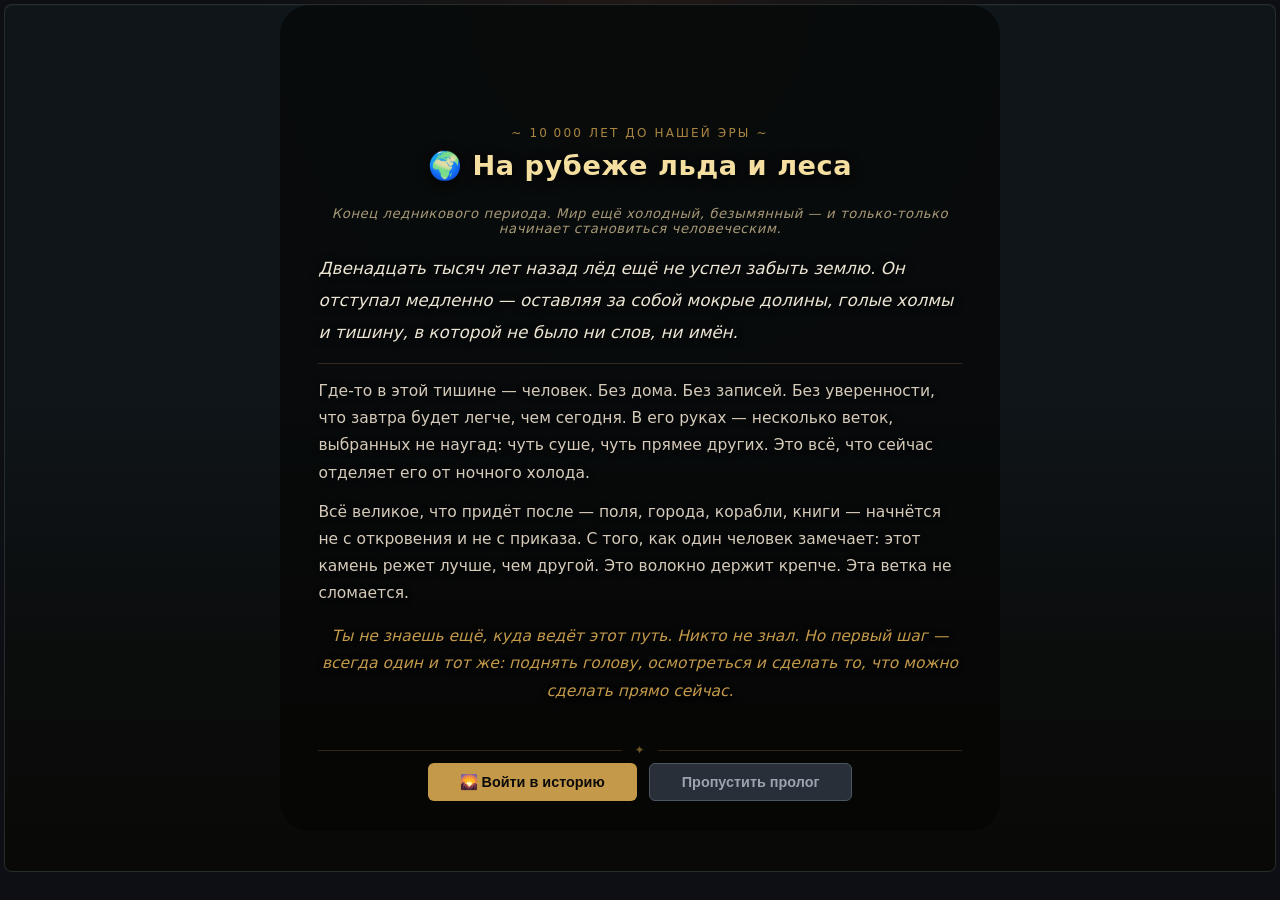
==== commit f93b2780: "release: v0.1.19 — очередь ручного сбора, экономическое ядро UI - Ручной сбор через enqueueManualGat" ====
--- a/web/prototype.html
+++ b/web/prototype.html
@@ -3,10 +3,13 @@
   <head>
     <meta charset="UTF-8" />
     <meta name="viewport" content="width=device-width, initial-scale=1.0" />
-    <title>SpaceGame — v0.1.17</title>
+    <title>SpaceGame — v0.1.19</title>
+    <link rel="icon" href="prototype/assets/favicon.svg" type="image/svg+xml" />
+    <link rel="manifest" href="prototype/manifest.webmanifest" />
     <!-- CSS modules (split from style.css, Phase 2 refactor) -->
     <link rel="stylesheet" href="prototype/css/base.css" />
     <link rel="stylesheet" href="prototype/css/map-local.css" />
+    <link rel="stylesheet" href="prototype/css/map-surroundings.css" />
     <link rel="stylesheet" href="prototype/css/prologue-onboarding.css" />
     <link rel="stylesheet" href="prototype/css/resources.css" />
     <link rel="stylesheet" href="prototype/css/day-cycle.css" />
@@ -18,10 +21,15 @@
     <link rel="stylesheet" href="prototype/css/era-progress.css" />
     <link rel="stylesheet" href="prototype/css/research.css" />
     <link rel="stylesheet" href="prototype/css/modals.css" />
+    <link rel="stylesheet" href="prototype/css/discovery-scenes.css" />
     <link rel="stylesheet" href="prototype/css/hex-map.css" />
     <link rel="stylesheet" href="prototype/css/camp-founding.css" />
     <link rel="stylesheet" href="prototype/css/camp-screen.css" />
     <link rel="stylesheet" href="prototype/css/character-modal.css" />
+    <link rel="stylesheet" href="prototype/css/ui-shell.css" />
+    <link rel="stylesheet" href="prototype/css/economic-core.css" />
+    <link rel="stylesheet" href="prototype/css/economic-shell-status.css" />
+    <link rel="stylesheet" href="prototype/css/economic-navigation.css" />
   </head>
   <body>
     <div id="app">
@@ -31,8 +39,15 @@
             <img id="game-logo-header" class="game-logo-header" src="assets/logo.png" alt="Начало пути" onerror="this.style.display='none';document.getElementById('game-title-fallback').style.display='block'">
             <h1 id="game-title-fallback" style="display:none">🌌 SpaceGame</h1>
           </div>
+          <div class="shell-header-context" aria-live="polite">
+            <div id="shell-era-chip" class="shell-era-chip"></div>
+            <div id="shell-time-chip" class="shell-time-chip"></div>
+          </div>
           <div class="header-actions">
-            <button id="changelog-btn" class="header-changelog-btn" type="button" title="История изменений">📋 v0.1.17</button>
+            <button id="changelog-btn" class="header-changelog-btn shell-header-icon-btn" type="button" title="История изменений" aria-label="История изменений v0.1.19">
+              <span aria-hidden="true">📋</span>
+              <span class="shell-header-action-label">v0.1.19</span>
+            </button>
             <div class="save-status-wrap">
               <button id="save-status" class="save-status" type="button" title="Нажмите для смены интервала автосохранения">Новая игра</button>
               <div id="save-interval-popup" class="save-interval-popup" hidden>
@@ -42,52 +57,118 @@
                 </label>
               </div>
             </div>
-            <button id="restart-onboarding-btn" class="header-service-btn" type="button" title="Начать пролог заново">🌄 Пролог</button>
-
-            <button id="reset-progress-btn" class="header-reset-btn" type="button">Сбросить прогресс</button>
-          </div>
-        </div>
+            <details id="shell-service-menu" class="shell-service-menu">
+              <summary class="shell-service-summary" aria-label="Сервисные действия" title="Сервисные действия">⚙</summary>
+              <div class="shell-service-popover">
+                <button id="restart-onboarding-btn" class="header-service-btn" type="button" title="Начать пролог заново">🌄 Пролог</button>
+                <button id="reset-progress-btn" class="header-reset-btn" type="button">Сбросить прогресс</button>
+              </div>
+            </details>
+          </div>
+        </div>
+        <div id="top-resource-bar" class="shell-resource-bar" aria-label="Ключевые ресурсы"></div>
       </header>
 
       <!-- Onboarding intro (first launch) -->
       <div id="onboarding-intro-panel" class="panel panel-onboarding-intro" style="display:none"></div>
 
       <!-- Onboarding step-by-step -->
-      <div id="onboarding-step-panel" class="panel panel-onboarding-step" style="display:none"></div>
+      <div id="onboarding-step-panel" class="panel panel-onboarding-step" style="display:none" data-economic-highlight-id="onboarding-step-panel"></div>
 
       <div id="game-layout">
+        <nav id="shell-command-rail" class="shell-command-rail" aria-label="Главное управление">
+          <button class="shell-command-btn is-active" type="button" data-shell-mode-target="map" data-shell-command="map" aria-pressed="true">
+            <span class="shell-command-icon">▦</span>
+            <span>Карта</span>
+          </button>
+          <button class="shell-command-btn" type="button" data-shell-mode-target="camp" data-shell-command="camp" aria-pressed="false">
+            <span class="shell-command-icon">⌂</span>
+            <span>Лагерь</span>
+          </button>
+          <button class="shell-command-btn" type="button" data-shell-mode-target="production" data-shell-command="production" aria-pressed="false">
+            <span class="shell-command-icon">⚒</span>
+            <span>Работы</span>
+          </button>
+          <button class="shell-command-btn" type="button" data-shell-mode-target="knowledge" data-shell-command="knowledge" aria-pressed="false">
+            <span class="shell-command-icon">✦</span>
+            <span>Знания</span>
+          </button>
+          <button class="shell-command-btn" type="button" data-shell-storage-toggle="true" data-shell-command="storage" aria-pressed="false">
+            <span class="shell-command-icon">▣</span>
+            <span>Склад</span>
+          </button>
+          <button class="shell-command-btn" type="button" data-shell-log-toggle="true" data-shell-command="log" aria-pressed="false">
+            <span class="shell-command-icon">☰</span>
+            <span>Журнал</span>
+          </button>
+        </nav>
+
         <!-- Left sidebar: always-visible info -->
         <aside id="game-sidebar">
           <div id="era-progress-panel" class="panel panel-era-progress"></div>
-          <section id="day-cycle-panel" class="panel panel-day-cycle"></section>
-          <section id="resources-panel" class="panel"></section>
+          <section
+            id="shell-economic-status"
+            class="panel shell-economic-status"
+            hidden
+            aria-live="polite"
+            aria-label="Экономический фокус"
+          ></section>
+          <section id="log-panel" class="panel"></section>
+          <section id="shell-summary-panel" class="panel shell-summary-panel"></section>
+          <section id="day-cycle-panel" class="panel panel-day-cycle shell-day-cycle-detail"></section>
         </aside>
 
         <!-- Main content: actions -->
         <main id="game-main">
-          <section id="character-panel" class="panel panel-character panel-compact"></section>
           <section id="camp-founding-quest" class="panel panel-camp-quest" hidden></section>
-          <section id="camp-map-panel" class="panel panel-camp-map"></section>
-
-          <div id="actions-row" class="panel-row">
-            <section id="gather-panel" class="panel"></section>
-            <section id="craft-panel" class="panel"></section>
-          </div>
-
-          <div id="systems-row" class="panel-row">
-            <section id="buildings-panel" class="panel"></section>
-            <section id="automation-panel" class="panel"></section>
-          </div>
-
-          <!-- Science panel: research / insights / knowledge grouped together -->
-          <div id="science-panel" class="panel science-panel">
-            <div id="research-widget" class="science-slot"></div>
-            <div class="science-divider"></div>
-            <div id="knowledge-widget" class="science-slot"></div>
-          </div>
-
-          <section id="log-panel" class="panel"></section>
+          <div class="shell-main-head">
+            <div id="shell-mode-copy" class="shell-mode-copy" aria-live="polite"></div>
+            <div class="shell-mode-tabs" role="group" aria-label="Навигация основного экрана">
+              <button class="shell-mode-tab is-active" type="button" data-shell-mode-target="map" aria-pressed="true">Карта</button>
+              <button class="shell-mode-tab" type="button" data-shell-mode-target="camp" aria-pressed="false">Лагерь</button>
+              <button class="shell-mode-tab" type="button" data-shell-mode-target="production" aria-pressed="false">Производство</button>
+              <button class="shell-mode-tab" type="button" data-shell-mode-target="knowledge" aria-pressed="false">Знания</button>
+            </div>
+          </div>
+          <section id="shell-production-brief" class="panel shell-production-brief" hidden aria-live="polite"></section>
+          <section id="shell-economic-core" class="panel shell-economic-core" hidden aria-label="Экономическое ядро лагеря" data-economic-highlight-id="shell-economic-core"></section>
+          <div id="shell-map-workspace" class="shell-map-workspace">
+            <section id="camp-map-panel" class="panel panel-camp-map"></section>
+            <aside id="shell-map-inspector-host" class="shell-map-inspector-host" aria-label="Инспектор выбранного участка" hidden></aside>
+          </div>
+
+          <div id="shell-operational-row" class="panel-row shell-operational-row">
+            <section id="craft-panel" class="panel" data-economic-highlight-id="craft-panel"></section>
+            <section id="character-panel" class="panel panel-character panel-compact"></section>
+          </div>
+
+          <details id="shell-extra-systems" class="panel shell-extra-systems">
+            <summary>Дополнительные панели</summary>
+            <div id="actions-row" class="panel-row shell-extra-grid">
+              <section id="gather-panel" class="panel" data-economic-highlight-id="gather-panel"></section>
+
+              <!-- Science panel: research / insights / knowledge grouped together -->
+              <div id="science-panel" class="panel science-panel">
+                <div id="research-widget" class="science-slot"></div>
+                <div class="science-divider"></div>
+                <div id="knowledge-widget" class="science-slot"></div>
+              </div>
+            </div>
+
+            <div id="systems-row" class="panel-row shell-extra-grid">
+              <section id="buildings-panel" class="panel" data-economic-highlight-id="buildings-panel"></section>
+              <section id="automation-panel" class="panel"></section>
+            </div>
+          </details>
         </main>
+      </div>
+
+      <div id="shell-storage-layer" class="shell-storage-layer" hidden>
+        <div class="shell-storage-backdrop" data-shell-storage-toggle="true"></div>
+        <aside class="shell-storage-drawer" aria-label="Подробный склад">
+          <button class="shell-storage-close" type="button" data-shell-storage-toggle="true" aria-label="Закрыть склад">✕</button>
+          <section id="resources-panel" class="panel shell-storage-panel"></section>
+        </aside>
       </div>
 
       <div id="story-event-layer" class="story-event-layer" aria-live="polite"></div>
@@ -112,6 +193,16 @@
           <button id="knowledge-modal-close-btn" class="modal-close-btn" type="button" aria-label="Закрыть">✕</button>
         </div>
         <div id="knowledge-modal-body" class="modal-body"></div>
+      </div>
+    </div>
+
+    <div id="discovery-modal" class="modal-overlay modal-overlay--discovery" role="dialog" aria-modal="true" aria-labelledby="discovery-modal-title">
+      <div class="modal-panel modal-panel--discovery">
+        <div class="modal-header">
+          <h2 id="discovery-modal-title">🧠 Озарение</h2>
+          <button id="discovery-modal-close-btn" class="modal-close-btn" type="button" aria-label="Закрыть">✕</button>
+        </div>
+        <div id="discovery-modal-body" class="modal-body discovery-modal-body"></div>
       </div>
     </div>
 
@@ -154,7 +245,7 @@
               <div class="cs-sidebar-subtitle">Сердце поселения. Отсюда начинается путь.</div>
             </div>
           </div>
-          <div class="cs-sidebar-section-title">Постройки</div>
+          <div class="cs-sidebar-section-title">Участки лагеря</div>
           <div id="cs-dock" class="cs-dock"></div>
         </aside>
 
@@ -163,7 +254,7 @@
           <div id="cs-scene" class="cs-scene">
             <!-- Building slots rendered by JS -->
           </div>
-          <div id="cs-scene-hint" class="cs-scene-hint">Нажмите на объект лагеря</div>
+          <div id="cs-scene-hint" class="cs-scene-hint">Выберите участок, чтобы построить или улучшить лагерь</div>
         </div>
 
         <!-- C: Right context panel -->
@@ -200,22 +291,36 @@
       </div>
     </div>
 
-    <!-- Data (game-data.js declares GAME_DATA={}, modules extend it via Object.assign) -->
+        <!-- Shared systems (loaded before game-state.js) -->
+    <script src="prototype/systems/travel-model.js"></script>
+
+        <!-- Data (game-data.js declares GAME_DATA={}, modules extend it via Object.assign) -->
     <script src="prototype/data/game-data.js"></script>
     <script src="prototype/data/narrative.js"></script>
     <script src="prototype/data/terrain.js"></script>
     <script src="prototype/data/world.js"></script>
     <script src="prototype/data/character.js"></script>
     <script src="prototype/data/production.js"></script>
+    <script src="prototype/data/economic-stages.js"></script>
+    <script src="prototype/data/work-actions.js"></script>
+
+        <!-- Runtime ownership: game-state-overrides patches the live GameState and
+          must stay immediately after game-state.js. ui.js is the coordinator
+          plus legacy fallback layer; the modular UI files below are the live
+          owners for camp map, character panel, camp screen, research, etc. -->
     <script src="prototype/game-state.js"></script>
-
-    <!-- UI base class (coordinator) -->
+    <script src="prototype/game-state-overrides.js"></script>
+    <script src="prototype/game-state-economic-core.js"></script>
+    <script src="prototype/game-state-work-queue.js"></script>
+
+        <!-- UI base class (coordinator + legacy fallbacks) -->
     <script src="prototype/ui.js"></script>
 
     <!-- UI modules — extend UI.prototype -->
     <script src="prototype/ui/core/ui-utils.js"></script>
     <script src="prototype/ui/core/ui-tooltips.js"></script>
     <script src="prototype/ui/map/camp-map-ui.js"></script>
+    <script src="prototype/ui/map/surroundings-map-ui.js"></script>
     <script src="prototype/ui/camp/camp-founding-ui.js"></script>
     <script src="prototype/ui/camp/camp-screen-ui.js"></script>
     <script src="prototype/ui/panels/character-panel-ui.js"></script>
@@ -227,8 +332,12 @@
     <script src="prototype/ui/panels/buildings-ui.js"></script>
     <script src="prototype/ui/panels/log-ui.js"></script>
     <script src="prototype/ui/panels/era-progress-ui.js"></script>
+    <script src="prototype/ui/panels/economic-core-ui.js"></script>
+    <script src="prototype/ui/panels/economic-shell-status-ui.js"></script>
+    <script src="prototype/ui/panels/economic-navigation-ui.js"></script>
     <script src="prototype/ui/research/research-ui.js"></script>
     <script src="prototype/ui/knowledge/knowledge-ui.js"></script>
+    <script src="prototype/ui/discovery/discovery-scenes-ui.js"></script>
     <script src="prototype/ui/onboarding/onboarding-ui.js"></script>
     <script src="prototype/ui/story/story-events-ui.js"></script>
 
--- a/web/prototype/css/base.css
+++ b/web/prototype/css/base.css
@@ -18,7 +18,7 @@
 }
 
 #app {
-  max-width: 1200px;
+  max-width: 1440px;
   margin: 0 auto;
   padding: 1rem;
 }
@@ -50,8 +50,8 @@
 
 .game-logo-header {
   display: block;
-  width: 150px;
-  height: 150px;
+  width: 118px;
+  height: 118px;
   object-fit: contain;
   opacity: 0.92;
   mix-blend-mode: lighten;
@@ -366,6 +366,27 @@
   border: 3px solid #77c66a;
   border-radius: 999px;
   box-shadow: 0 0 10px rgba(119, 198, 106, 0.38);
+}
+
+.map-symbol-target::before {
+  content: "";
+  position: absolute;
+  inset: 2px;
+  border: 2px dashed rgba(125, 211, 252, 0.92);
+  border-radius: 999px;
+  box-shadow: 0 0 10px rgba(14, 165, 233, 0.24);
+}
+
+.map-symbol-target::after {
+  content: "";
+  position: absolute;
+  left: 7px;
+  top: 7px;
+  width: 6px;
+  height: 6px;
+  border-radius: 999px;
+  background: rgba(186, 230, 253, 0.96);
+  box-shadow: 0 0 6px rgba(125, 211, 252, 0.3);
 }
 
 .map-symbol-trail::before {
--- a/web/prototype/css/map-local.css
+++ b/web/prototype/css/map-local.css
@@ -35,8 +35,8 @@
 }
 
 .camp-tile .tile-image.is-terrain {
-  opacity: 0.82;
-  filter: none;
+  opacity: 0.9;
+  filter: brightness(1.04) saturate(1.03);
 }
 
 .camp-tile:focus,
@@ -74,12 +74,99 @@
   fill: #fca5a5;
 }
 
+.tile-resource-dots {
+  pointer-events: none;
+}
+
+.tile-resource-dot {
+  fill: rgba(238, 236, 196, 0.9);
+  stroke: rgba(4, 8, 10, 0.82);
+  stroke-width: 1.4;
+  filter: drop-shadow(0 2px 2px rgba(0, 0, 0, 0.55));
+}
+
+.tile-resource-dot.resource-water { fill: rgba(121, 206, 235, 0.92); }
+.tile-resource-dot.resource-stone { fill: rgba(211, 207, 190, 0.92); }
+.tile-resource-dot.resource-wood { fill: rgba(166, 210, 118, 0.92); }
+.tile-resource-dot.resource-fiber { fill: rgba(132, 198, 126, 0.92); }
+.tile-resource-dot.resource-food { fill: rgba(226, 185, 97, 0.92); }
+.tile-resource-dot.resource-clay { fill: rgba(213, 139, 92, 0.92); }
+
+.tile-survey-ring {
+  fill: none;
+  pointer-events: none;
+  stroke-width: 2.2;
+  stroke: rgba(125, 211, 252, 0.62);
+  stroke-dasharray: 4 5;
+  vector-effect: non-scaling-stroke;
+}
+
+.tile-survey-ring.is-seen {
+  stroke: rgba(251, 191, 36, 0.62);
+}
+
+.tile-survey-ring.is-frontier {
+  stroke: rgba(190, 242, 100, 0.6);
+  stroke-dasharray: 7 4;
+}
+
+.tile-survey-ring.is-unknown {
+  stroke: rgba(148, 163, 184, 0.5);
+  stroke-dasharray: 2 7;
+}
+
+.tile-survey-mark {
+  pointer-events: none;
+  fill: rgba(236, 244, 232, 0.86);
+  font-size: 12px;
+  font-weight: 900;
+  text-anchor: middle;
+  text-shadow: 0 2px 4px rgba(0, 0, 0, 0.72);
+}
+
+.tile-survey-mark.is-seen {
+  fill: rgba(252, 211, 77, 0.9);
+}
+
+.tile-survey-mark.is-frontier {
+  fill: rgba(190, 242, 100, 0.9);
+}
+
+.tile-survey-mark.is-unknown {
+  fill: rgba(203, 213, 225, 0.72);
+}
+
+.camp-tile.is-explorable polygon {
+  stroke: rgba(125, 211, 252, 0.84) !important;
+  stroke-width: 2.1 !important;
+  filter: brightness(1.08) drop-shadow(0 0 10px rgba(56, 189, 248, 0.22));
+}
+
+.camp-tile.is-explorable .tile-survey-ring {
+  stroke: rgba(125, 211, 252, 0.96);
+  stroke-width: 3;
+  filter: drop-shadow(0 0 8px rgba(14, 165, 233, 0.3));
+}
+
+.camp-tile.is-explorable .tile-survey-mark {
+  fill: rgba(224, 247, 255, 0.98);
+}
+
 .camp-tile .tile-path-mark {
   fill: none;
   stroke: rgba(221, 214, 196, 0.78);
   stroke-width: 3.4;
   stroke-linecap: round;
   stroke-dasharray: 1 7;
+  pointer-events: none;
+}
+
+.camp-tile .tile-path-trace-mark {
+  fill: none;
+  stroke: rgba(250, 204, 21, 0.46);
+  stroke-width: 2.5;
+  stroke-linecap: round;
+  stroke-dasharray: 1 9;
   pointer-events: none;
 }
 
@@ -120,6 +207,74 @@
   stroke: rgba(96, 165, 250, 0.95);
 }
 
+.camp-map-route-preview-layer {
+  pointer-events: none;
+}
+
+.camp-map-route-preview {
+  fill: none;
+  stroke: rgba(125, 211, 252, 0.88);
+  stroke-width: 2.6;
+  stroke-linecap: round;
+  stroke-linejoin: round;
+  stroke-dasharray: 5 7;
+  opacity: 0.9;
+  filter: drop-shadow(0 0 7px rgba(14, 165, 233, 0.34));
+}
+
+.camp-map-route-preview-node {
+  fill: rgba(186, 230, 253, 0.92);
+  stroke: rgba(12, 74, 110, 0.72);
+  stroke-width: 1;
+}
+
+.camp-map-route-preview-target {
+  fill: rgba(14, 165, 233, 0.08);
+  stroke: rgba(125, 211, 252, 0.92);
+  stroke-width: 2.2;
+  stroke-dasharray: 3 5;
+  filter: drop-shadow(0 0 8px rgba(14, 165, 233, 0.34));
+}
+
+.camp-map-route-preview-core {
+  fill: rgba(186, 230, 253, 0.98);
+  stroke: rgba(12, 74, 110, 0.8);
+  stroke-width: 1.2;
+  filter: drop-shadow(0 0 7px rgba(125, 211, 252, 0.32));
+}
+
+.camp-map-route-preview-label,
+.camp-map-current-tile-label {
+  pointer-events: none;
+}
+
+.camp-map-route-preview-tag,
+.camp-map-current-tile-tag {
+  font: 800 10px/1 system-ui, sans-serif;
+  letter-spacing: 0.03em;
+  text-anchor: middle;
+  paint-order: stroke;
+  stroke-width: 3px;
+}
+
+.camp-map-route-preview-tag {
+  fill: rgba(224, 247, 255, 0.98);
+  stroke: rgba(9, 35, 48, 0.84);
+}
+
+.camp-map-current-tile-ring {
+  fill: none;
+  stroke: rgba(251, 191, 36, 0.42);
+  stroke-width: 2.2;
+  stroke-dasharray: 2 5;
+  filter: drop-shadow(0 0 8px rgba(251, 191, 36, 0.24));
+}
+
+.camp-map-current-tile-tag {
+  fill: rgba(255, 240, 190, 0.98);
+  stroke: rgba(41, 28, 8, 0.88);
+}
+
 .camp-map-travel-marker {
   fill: rgba(15, 23, 42, 0.95);
   stroke: rgba(251, 191, 36, 0.95);
@@ -130,6 +285,69 @@
 .camp-map-travel-marker.is-gathering {
   stroke: rgba(134, 239, 172, 0.95);
   filter: drop-shadow(0 0 9px rgba(134, 239, 172, 0.6));
+}
+
+.camp-map-player-marker {
+  pointer-events: none;
+  filter:
+    drop-shadow(0 5px 4px rgba(0, 0, 0, 0.55))
+    drop-shadow(0 0 8px rgba(251, 191, 36, 0.28));
+}
+
+.camp-map-player-marker.phase-outbound,
+.camp-map-player-marker.phase-return {
+  animation: campPlayerMarkerStep 0.48s ease-in-out infinite alternate;
+}
+
+.camp-map-player-marker.phase-gather {
+  animation: campPlayerMarkerGather 0.72s ease-in-out infinite;
+}
+
+.camp-map-player-marker.facing-home .camp-map-player-pointer {
+  transform: rotate(180deg);
+}
+
+.camp-map-player-halo {
+  fill: rgba(8, 13, 18, 0.86);
+  stroke: rgba(251, 191, 36, 0.78);
+  stroke-width: 1.8;
+}
+
+.camp-map-player-pointer {
+  fill: #f6c56d;
+  stroke: rgba(43, 29, 7, 0.72);
+  stroke-width: 1.2;
+  stroke-linejoin: round;
+  transform-box: fill-box;
+  transform-origin: center center;
+}
+
+.camp-map-player-core {
+  fill: #111827;
+  stroke: rgba(255, 243, 205, 0.7);
+  stroke-width: 1.1;
+}
+
+.camp-map-player-load {
+  opacity: 0;
+  fill: #8f6a32;
+  stroke: rgba(255, 235, 186, 0.65);
+  stroke-width: 0.9;
+}
+
+.camp-map-player-marker.has-carry .camp-map-player-load,
+.camp-map-player-marker.phase-gather .camp-map-player-load,
+.camp-map-player-marker.phase-return .camp-map-player-load {
+  opacity: 1;
+}
+
+.camp-map-player-marker.resource-water .camp-map-player-load {
+  fill: #38bdf8;
+}
+
+.camp-map-player-marker.resource-food .camp-map-player-load,
+.camp-map-player-marker.resource-fiber .camp-map-player-load {
+  fill: #84cc16;
 }
 
 .camp-map-travel-icon {
@@ -148,77 +366,130 @@
 .camp-map-traveler {
   transform-box: fill-box;
   transform-origin: center bottom;
-  transform: scale(0.79);
   filter:
-    drop-shadow(0 6px 5px rgba(0, 0, 0, 0.65))
-    drop-shadow(0 0 10px rgba(251, 191, 36, 0.2));
+    drop-shadow(0 6px 4px rgba(0, 0, 0, 0.55))
+    drop-shadow(0 0 8px rgba(251, 191, 36, 0.22));
 }
 
 .camp-map-traveler.facing-home .traveler-body-wrap {
   transform: scaleX(-1);
 }
 
-/* Bob while walking — soft bounce */
 .camp-map-traveler.phase-outbound .traveler-body-wrap,
 .camp-map-traveler.phase-return .traveler-body-wrap {
-  animation: travelerSmoothBob 0.6s ease-in-out infinite alternate;
-}
-
-/* Gather sway */
+  animation: travelerStep 0.44s steps(2, end) infinite;
+}
+
 .camp-map-traveler.phase-gather .traveler-body-wrap {
   animation: travelerGatherBend 0.82s ease-in-out infinite;
 }
 
+.camp-map-traveler.phase-idle.has-carry .carry-sack,
+.camp-map-traveler.phase-idle.has-carry.resource-wood .carry-wood,
+.camp-map-traveler.phase-idle.has-carry.resource-fiber .carry-wood,
+.camp-map-traveler.phase-idle.has-carry.resource-supplies .carry-wood,
+.camp-map-traveler.phase-idle.has-carry.resource-water .carry-water {
+  opacity: 1;
+}
+
 .traveler-shadow {
-  fill: rgba(0, 0, 0, 0.42);
-}
-
-/* ── Minimalist Pawn Body ───────────────────────────── */
-
-.traveler-pawn-body {
-  fill: #e8cca5; /* Light soft cream/sand, stands out from dark map well */
-  stroke: rgba(43, 26, 12, 0.6);
-  stroke-width: 1.4;
-  stroke-linejoin: round;
-}
-
-.traveler-pawn-head {
-  fill: #e8cca5;
-  stroke: rgba(43, 26, 12, 0.6);
-  stroke-width: 1.4;
-}
-
-/* Spear */
+  fill: rgba(0, 0, 0, 0.45);
+}
+
+/* Body — warm skin ellipse */
+.traveler-torso {
+  fill: #bf8348;
+  stroke: rgba(18, 10, 4, 0.5);
+  stroke-width: 1.2;
+}
+
+/* Loincloth — dark strip at waist */
+.traveler-loincloth {
+  fill: #2b1a0a;
+  stroke: none;
+}
+
+/* Arms and legs — thick strokes, skin colour */
+.traveler-arm,
+.traveler-leg {
+  fill: none;
+  stroke: #bf8348;
+  stroke-width: 5.5;
+  stroke-linecap: round;
+  transform-box: fill-box;
+  transform-origin: center top;
+}
+
+.traveler-arm.arm-front,
+.traveler-leg.leg-front {
+  stroke: #cd9260;
+}
+
+/* Head */
+.traveler-head {
+  fill: #bf8348;
+  stroke: rgba(18, 10, 4, 0.48);
+  stroke-width: 1.2;
+}
+
+/* Hair — dark filled dome */
+.traveler-hair {
+  fill: #170f05;
+  stroke: none;
+}
+
+/* Eyes */
+.traveler-eye {
+  fill: #0e0804;
+}
+
+/* Walking animations */
+.camp-map-traveler.phase-outbound .leg-front,
+.camp-map-traveler.phase-return .leg-front {
+  animation: travelerFrontLeg 0.44s steps(2, end) infinite;
+}
+
+.camp-map-traveler.phase-outbound .leg-back,
+.camp-map-traveler.phase-return .leg-back {
+  animation: travelerBackLeg 0.44s steps(2, end) infinite;
+}
+
+.camp-map-traveler.phase-outbound .arm-front,
+.camp-map-traveler.phase-return .arm-front {
+  animation: travelerFrontArm 0.44s steps(2, end) infinite;
+}
+
+.camp-map-traveler.phase-outbound .arm-back,
+.camp-map-traveler.phase-return .arm-back {
+  animation: travelerBackArm 0.44s steps(2, end) infinite;
+}
+
+/* Club */
 .traveler-tool {
   fill: none;
-  stroke: #7a5028;
-  stroke-width: 2.2;
+  stroke: #6b4820;
+  stroke-width: 2.5;
   stroke-linecap: round;
 }
 
 .traveler-tool-head {
-  fill: #8c9090;
+  fill: #8a9090;
   stroke: #3a4040;
   stroke-width: 0.9;
 }
 
-.camp-map-traveler.phase-gather .traveler-tool,
-.camp-map-traveler.phase-gather .traveler-tool-head {
+.camp-map-traveler.phase-gather .traveler-tool {
   animation: travelerToolSwing 0.7s ease-in-out infinite;
-  transform-origin: 11px -22px;
+  transform-origin: 11px 8px;
 }
 
 .camp-map-traveler.phase-gather.resource-food .traveler-tool,
-.camp-map-traveler.phase-gather.resource-food .traveler-tool-head,
 .camp-map-traveler.phase-gather.resource-fiber .traveler-tool,
-.camp-map-traveler.phase-gather.resource-fiber .traveler-tool-head,
-.camp-map-traveler.phase-gather.resource-water .traveler-tool,
-.camp-map-traveler.phase-gather.resource-water .traveler-tool-head {
+.camp-map-traveler.phase-gather.resource-water .traveler-tool {
   opacity: 0.1;
 }
 
-/* ── Carry items ────────────────────────────────────── */
-
+/* Carry items */
 .camp-map-traveler.phase-outbound .traveler-carry {
   opacity: 0;
 }
@@ -328,15 +599,37 @@
   paint-order: stroke;
 }
 
-/* ── Minimalist Smooth Animations ── */
-
-@keyframes travelerSmoothBob {
-  0% {
-    transform: translateY(0) rotate(-2deg);
-  }
-  100% {
-    transform: translateY(-3px) rotate(2deg);
-  }
+@keyframes travelerStep {
+  0%, 100% {
+    transform: translateY(0);
+  }
+  50% {
+    transform: translateY(-2px);
+  }
+}
+
+/* Front leg: swings forward (9,22) → backward (−2,22) */
+@keyframes travelerFrontLeg {
+  0%, 100% { transform: rotate(13deg); }
+  50% { transform: rotate(-16deg); }
+}
+
+/* Back leg: swings backward (−9,22) → forward (2,22) */
+@keyframes travelerBackLeg {
+  0%, 100% { transform: rotate(-12deg); }
+  50% { transform: rotate(15deg); }
+}
+
+/* Front arm: opposite to front leg */
+@keyframes travelerFrontArm {
+  0%, 100% { transform: rotate(-11deg); }
+  50% { transform: rotate(13deg); }
+}
+
+/* Back arm: opposite to back leg */
+@keyframes travelerBackArm {
+  0%, 100% { transform: rotate(10deg); }
+  50% { transform: rotate(-12deg); }
 }
 
 @keyframes travelerGatherBend {
@@ -344,13 +637,13 @@
     transform: translateY(0) rotate(0deg);
   }
   50% {
-    transform: translate(2px, 3px) rotate(6deg);
+    transform: translate(2px, 3px) rotate(5deg);
   }
 }
 
 @keyframes travelerToolSwing {
   0%, 100% {
-    transform: rotate(-18deg);
+    transform: rotate(-24deg);
   }
   45% {
     transform: rotate(24deg);
@@ -364,7 +657,7 @@
   }
   100% {
     opacity: 0;
-    transform: translate(-3px, 1px) scale(1.6);
+    transform: translate(-5px, 1px) scale(1.9);
   }
 }
 
@@ -536,8 +829,31 @@
   stroke: rgba(97, 113, 120, 0.22) !important;
   stroke-width: 1 !important;
   opacity: 0.55;
-  pointer-events: none;
-  cursor: default;
+  pointer-events: auto;
+  cursor: pointer;
+}
+
+.camp-tile.is-visible_locked:hover polygon {
+  stroke: rgba(153, 177, 191, 0.38) !important;
+  opacity: 0.72;
+}
+
+.camp-tile.is-terrain_seen polygon {
+  fill: #26372f !important;
+  stroke: rgba(156, 190, 153, 0.5) !important;
+  stroke-width: 1.3 !important;
+  opacity: 0.86;
+  cursor: pointer;
+}
+
+.camp-tile.is-terrain_seen:hover polygon {
+  stroke: rgba(190, 220, 184, 0.74) !important;
+  opacity: 0.96;
+  filter: brightness(1.08) drop-shadow(0 0 8px rgba(125, 211, 252, 0.18));
+}
+
+.tile-art-question.is-locked {
+  fill: rgba(158, 183, 197, 0.72);
 }
 
 /* Selected */
@@ -559,6 +875,11 @@
   stroke-width: 1.7;
 }
 
+.camp-tile.res-medium polygon {
+  stroke: rgba(216, 204, 122, 0.64);
+  stroke-width: 1.55;
+}
+
 .camp-tile.res-sparse polygon {
   stroke: rgba(233, 126, 96, 0.58);
   stroke-width: 1.5;
@@ -572,16 +893,18 @@
 
 
 .camp-map-details {
-  padding: 1rem;
+  padding: 0.8rem 0.82rem;
 }
 
 .camp-map-details-preview {
+  position: relative;
   display: grid;
   place-items: center;
-  min-height: 122px;
-  margin-bottom: 0.95rem;
+  min-height: 92px;
+  aspect-ratio: 2.7 / 1;
+  margin-bottom: 0.72rem;
   border: 1px solid rgba(142, 154, 163, 0.24);
-  border-radius: 14px;
+  border-radius: 10px;
   background:
     radial-gradient(circle at 65% 28%, rgba(255, 255, 255, 0.12), transparent 22%),
     linear-gradient(160deg, rgba(36, 73, 43, 0.95), rgba(8, 22, 18, 0.98));
@@ -589,16 +912,99 @@
   overflow: hidden;
 }
 
+.camp-map-details-preview::after {
+  content: "";
+  position: absolute;
+  inset: 0;
+  pointer-events: none;
+  background:
+    linear-gradient(180deg, rgba(255, 255, 255, 0.08), transparent 34%),
+    radial-gradient(circle at 50% 52%, transparent 42%, rgba(0, 0, 0, 0.34) 100%);
+}
+
 .camp-map-details-preview span,
 .camp-map-details-preview img {
-  font-size: 3.1rem;
+  font-size: 2.2rem;
   filter: drop-shadow(0 8px 12px rgba(0, 0, 0, 0.55));
 }
 
 .camp-map-details-preview img {
-  width: 84px;
-  height: 84px;
+  display: block;
+}
+
+.camp-map-details-preview-image.is-terrain {
+  width: 100%;
+  height: 100%;
+  object-fit: cover;
+  object-position: center;
+  filter: saturate(1.08) contrast(1.04) brightness(0.95);
+}
+
+.camp-map-details-preview-image.is-icon {
+  width: 62px;
+  height: 62px;
   object-fit: contain;
+  z-index: 1;
+}
+
+.camp-map-details-preview-resources {
+  position: absolute;
+  left: 0.55rem;
+  right: 0.55rem;
+  bottom: 0.5rem;
+  z-index: 2;
+  display: flex;
+  flex-wrap: wrap;
+  gap: 0.3rem;
+  align-items: center;
+}
+
+.camp-map-preview-resource-chip,
+.camp-map-preview-resource-stock {
+  display: inline-flex;
+  align-items: center;
+  gap: 0.28rem;
+  min-width: 0;
+  max-width: 100%;
+  min-height: 24px;
+  padding: 0.22rem 0.45rem;
+  border: 1px solid rgba(218, 232, 202, 0.3);
+  border-radius: 7px;
+  background: rgba(4, 9, 10, 0.68);
+  color: #edf4de;
+  font-size: 0.7rem;
+  font-weight: 800;
+  box-shadow: 0 5px 12px rgba(0, 0, 0, 0.24);
+  filter: none;
+  overflow: hidden;
+}
+
+.camp-map-preview-resource-chip > span:last-child,
+.camp-map-preview-resource-stock > span:last-child {
+  min-width: 0;
+  overflow: hidden;
+  text-overflow: ellipsis;
+  white-space: nowrap;
+}
+
+.camp-map-details-preview .camp-map-preview-resource-chip,
+.camp-map-details-preview .camp-map-preview-resource-stock,
+.camp-map-details-preview .camp-map-preview-resource-chip span,
+.camp-map-details-preview .camp-map-preview-resource-stock span {
+  font-size: 0.7rem;
+  filter: none;
+}
+
+.camp-map-preview-resource-stock {
+  margin-left: auto;
+  color: #f4dca5;
+}
+
+.camp-map-preview-resource-icon img {
+  width: 16px;
+  height: 16px;
+  object-fit: contain;
+  filter: none;
 }
 
 .camp-map-details-preview.terrain-water {
@@ -632,11 +1038,32 @@
   display: flex;
   align-items: flex-start;
   justify-content: space-between;
-  gap: 0.75rem;
+  flex-wrap: wrap;
+  gap: 0.42rem 0.58rem;
+  min-width: 0;
+}
+
+.camp-map-details-top > div:first-child {
+  flex: 1 1 160px;
+  min-width: 0;
+  order: 1;
+}
+
+.camp-map-details-top > .camp-map-details-meta {
+  flex: 0 1 auto;
+  order: 2;
+  justify-content: flex-end;
+}
+
+@media (max-width: 1180px) {
+  .camp-map-details-top > .camp-map-details-meta {
+    width: 100%;
+    justify-content: flex-start;
+  }
 }
 
 .camp-map-details-name {
-  font-size: 1rem;
+  font-size: 0.92rem;
   font-weight: 800;
   color: #eef3ef;
 }
@@ -655,15 +1082,612 @@
   flex-wrap: wrap;
   justify-content: flex-end;
   gap: 0.35rem;
+  min-width: 0;
+  max-width: 100%;
+}
+
+.camp-map-details-meta .camp-map-chip {
+  max-width: 100%;
+  overflow: hidden;
+  text-overflow: ellipsis;
+  white-space: nowrap;
 }
 
 .camp-map-details-text {
-  margin-top: 0.65rem;
-  padding-bottom: 0.8rem;
+  margin-top: 0.5rem;
+  padding-bottom: 0.58rem;
   border-bottom: 1px solid rgba(142, 154, 163, 0.18);
   color: #bcc7c6;
-  line-height: 1.5;
-  font-size: 0.84rem;
+  line-height: 1.42;
+  font-size: 0.78rem;
+}
+
+.camp-map-known-row,
+.camp-map-known-list {
+  display: flex;
+  flex-wrap: wrap;
+  gap: 0.35rem;
+}
+
+.camp-map-known-row {
+  margin-top: 0.75rem;
+}
+
+.camp-map-resource-summary {
+  margin-top: 0.75rem;
+  padding: 0.68rem 0.72rem;
+  border: 1px solid rgba(143, 176, 128, 0.28);
+  border-radius: 8px;
+  background: rgba(8, 17, 14, 0.56);
+}
+
+.camp-map-resource-summary-head {
+  display: flex;
+  align-items: center;
+  justify-content: space-between;
+  gap: 0.7rem;
+  margin-bottom: 0.52rem;
+}
+
+.camp-map-resource-summary-head span {
+  color: #9fbc8f;
+  font-size: 0.64rem;
+  font-weight: 850;
+  letter-spacing: 0.06em;
+  text-transform: uppercase;
+}
+
+.camp-map-resource-summary-head strong {
+  color: #f4dca5;
+  font-size: 0.78rem;
+}
+
+.camp-map-resource-summary-list {
+  display: grid;
+  gap: 0.38rem;
+}
+
+.camp-map-resource-summary-item {
+  display: grid;
+  grid-template-columns: 28px minmax(0, 1fr);
+  align-items: center;
+  gap: 0.48rem;
+  min-width: 0;
+}
+
+.camp-map-resource-summary-icon {
+  display: grid;
+  place-items: center;
+  width: 28px;
+  height: 28px;
+  border-radius: 7px;
+  background: rgba(5, 11, 11, 0.56);
+}
+
+.camp-map-resource-summary-icon img {
+  width: 21px;
+  height: 21px;
+  object-fit: contain;
+}
+
+.camp-map-resource-summary-item b,
+.camp-map-resource-summary-item em {
+  display: block;
+  min-width: 0;
+  line-height: 1.25;
+}
+
+.camp-map-resource-summary-item b {
+  color: #edf4de;
+  font-size: 0.78rem;
+}
+
+.camp-map-resource-summary-item em {
+  margin-top: 0.08rem;
+  color: #aeb7b6;
+  font-size: 0.68rem;
+  font-style: normal;
+}
+
+.camp-map-resource-summary-note {
+  margin-top: 0.5rem;
+  color: #f4dca5;
+  font-size: 0.7rem;
+  line-height: 1.35;
+}
+
+.camp-map-route-card,
+.camp-map-tile-journal,
+.camp-map-expansion-card {
+  display: grid;
+  gap: 0.5rem;
+  margin-top: 0.75rem;
+  padding: 0.65rem;
+  border: 1px solid rgba(103, 122, 134, 0.28);
+  border-radius: 8px;
+  background: rgba(8, 16, 18, 0.68);
+}
+
+.camp-map-route-card.is-ok {
+  border-color: rgba(134, 239, 172, 0.28);
+  background: rgba(6, 23, 14, 0.7);
+}
+
+.camp-map-route-card.is-warn {
+  border-color: rgba(251, 191, 36, 0.3);
+  background: rgba(29, 22, 9, 0.72);
+}
+
+.camp-map-route-card-head,
+.camp-map-expansion-head {
+  display: flex;
+  align-items: center;
+  justify-content: space-between;
+  gap: 0.6rem;
+}
+
+.camp-map-route-card-head strong,
+.camp-map-expansion-head strong {
+  color: #edf4de;
+  font-size: 0.78rem;
+}
+
+.camp-map-route-card-grid,
+.camp-map-tile-journal-grid {
+  display: grid;
+  grid-template-columns: repeat(2, minmax(0, 1fr));
+  gap: 0.38rem;
+}
+
+.camp-map-route-card-grid span,
+.camp-map-tile-journal-grid span {
+  min-width: 0;
+  padding: 0.4rem 0.45rem;
+  border-radius: 7px;
+  background: rgba(255, 255, 255, 0.055);
+  color: #d8e2df;
+  font-size: 0.72rem;
+  line-height: 1.35;
+}
+
+.camp-map-route-card-grid b,
+.camp-map-tile-journal-grid b {
+  display: block;
+  margin-bottom: 0.12rem;
+  color: #8fb1bd;
+  font-size: 0.62rem;
+  text-transform: uppercase;
+  letter-spacing: 0.05em;
+}
+
+.camp-map-route-card-note,
+.camp-map-expansion-text {
+  color: #aeb7b6;
+  font-size: 0.72rem;
+  line-height: 1.38;
+}
+
+.camp-map-route-choice {
+  display: grid;
+  gap: 0.5rem;
+  margin-top: 0.75rem;
+  padding: 0.65rem;
+  border: 1px solid rgba(125, 211, 252, 0.24);
+  border-radius: 8px;
+  background: rgba(7, 17, 22, 0.68);
+}
+
+.camp-map-route-choice-head {
+  display: flex;
+  align-items: center;
+  justify-content: space-between;
+  gap: 0.6rem;
+}
+
+.camp-map-route-choice-head span {
+  color: #8fb1bd;
+  font-size: 0.66rem;
+  font-weight: 800;
+  letter-spacing: 0.06em;
+  text-transform: uppercase;
+}
+
+.camp-map-route-choice-head strong {
+  color: #e5f3f6;
+  font-size: 0.78rem;
+}
+
+.camp-map-route-choice-grid {
+  display: grid;
+  gap: 0.38rem;
+}
+
+.camp-map-route-choice-btn {
+  display: grid;
+  gap: 0.12rem;
+  width: 100%;
+  min-width: 0;
+  padding: 0.48rem 0.55rem;
+  border: 1px solid rgba(125, 211, 252, 0.2);
+  border-radius: 7px;
+  background: rgba(12, 25, 30, 0.78);
+  color: #e0f2fe;
+  text-align: left;
+  cursor: pointer;
+}
+
+.camp-map-route-choice-btn:hover,
+.camp-map-route-choice-btn.is-active {
+  border-color: rgba(125, 211, 252, 0.55);
+  background: rgba(18, 47, 58, 0.88);
+}
+
+.camp-map-route-choice-btn span {
+  color: #eef8fb;
+  font-size: 0.76rem;
+  font-weight: 850;
+}
+
+.camp-map-route-choice-btn small,
+.camp-map-route-choice-btn em {
+  color: #a7bfca;
+  font-size: 0.66rem;
+  font-style: normal;
+  line-height: 1.3;
+}
+
+.camp-map-route-choice-btn.is-active small {
+  color: #d6f3ff;
+}
+
+.camp-map-expansion-title {
+  color: #edf4de;
+  font-size: 0.78rem;
+  font-weight: 800;
+}
+
+.camp-map-expansion-gate {
+  padding: 0.38rem 0.48rem;
+  border-radius: 7px;
+  background: rgba(18, 31, 24, 0.72);
+  color: #d9efc2;
+  font-size: 0.7rem;
+  font-weight: 800;
+  line-height: 1.35;
+}
+
+.camp-map-expansion-tags {
+  display: flex;
+  flex-wrap: wrap;
+  gap: 0.3rem;
+}
+
+.camp-map-expansion-tags span {
+  padding: 0.22rem 0.42rem;
+  border-radius: 6px;
+  background: rgba(125, 211, 252, 0.1);
+  color: #bddfed;
+  font-size: 0.66rem;
+  font-weight: 800;
+}
+
+.camp-map-survey-card {
+  display: grid;
+  gap: 0.5rem;
+  margin-top: 0.75rem;
+  padding: 0.6rem;
+  border: 1px solid rgba(125, 211, 252, 0.24);
+  border-radius: 8px;
+  background: rgba(7, 17, 22, 0.74);
+}
+
+.camp-map-survey-head {
+  display: flex;
+  align-items: center;
+  justify-content: space-between;
+  gap: 0.5rem;
+}
+
+.camp-map-survey-head span {
+  color: #8fb1bd;
+  font-size: 0.66rem;
+  font-weight: 800;
+  letter-spacing: 0.06em;
+  text-transform: uppercase;
+}
+
+.camp-map-survey-head strong {
+  color: #edf4de;
+  font-size: 0.78rem;
+}
+
+.camp-map-survey-grid {
+  display: grid;
+  grid-template-columns: repeat(3, minmax(0, 1fr));
+  gap: 0.3rem;
+}
+
+.camp-map-survey-grid span {
+  display: grid;
+  min-width: 0;
+  padding: 0.35rem 0.32rem;
+  border-radius: 7px;
+  background: rgba(255, 255, 255, 0.055);
+  color: #aeb7b6;
+  font-size: 0.62rem;
+  line-height: 1.2;
+  text-align: center;
+}
+
+.camp-map-survey-grid b {
+  color: #edf4de;
+  font-size: 0.82rem;
+}
+
+.camp-map-survey-gate {
+  color: #d9efc2;
+  font-size: 0.7rem;
+  font-weight: 800;
+  line-height: 1.35;
+}
+
+.camp-map-survey-next {
+  color: #b9d7df;
+  font-size: 0.68rem;
+  line-height: 1.45;
+}
+
+.camp-map-survey-tags,
+.camp-map-survey-legend {
+  display: flex;
+  flex-wrap: wrap;
+  gap: 0.28rem;
+}
+
+.camp-map-survey-tags span,
+.camp-map-survey-legend span {
+  display: inline-flex;
+  align-items: center;
+  gap: 0.28rem;
+  min-width: 0;
+  padding: 0.22rem 0.4rem;
+  border-radius: 6px;
+  background: rgba(255, 255, 255, 0.055);
+  color: #cbd8d0;
+  font-size: 0.64rem;
+  font-weight: 800;
+}
+
+.survey-dot {
+  display: inline-block;
+  flex: 0 0 auto;
+  width: 0.48rem;
+  height: 0.48rem;
+  border-radius: 999px;
+  background: rgba(125, 211, 252, 0.75);
+}
+
+.survey-dot.is-seen { background: rgba(251, 191, 36, 0.78); }
+.survey-dot.is-frontier { background: rgba(190, 242, 100, 0.76); }
+.survey-dot.is-unknown { background: rgba(148, 163, 184, 0.66); }
+
+.camp-map-known-block {
+  margin-top: 0.7rem;
+  padding-bottom: 0.75rem;
+  border-bottom: 1px solid rgba(142, 154, 163, 0.15);
+}
+
+.camp-map-known-title {
+  margin-bottom: 0.4rem;
+  color: #8fb080;
+  font-size: 0.68rem;
+  font-weight: 800;
+  letter-spacing: 0.08em;
+  text-transform: uppercase;
+}
+
+.camp-map-known-chip,
+.camp-map-known-pill {
+  display: inline-flex;
+  align-items: center;
+  gap: 0.3rem;
+  min-height: 24px;
+  padding: 0.24rem 0.5rem;
+  border: 1px solid rgba(172, 190, 153, 0.24);
+  border-radius: 999px;
+  background: rgba(9, 18, 14, 0.5);
+  color: #e4ebd2;
+  font-size: 0.72rem;
+  font-weight: 700;
+}
+
+.camp-map-known-chip.tone-water {
+  border-color: rgba(139, 205, 230, 0.32);
+}
+
+.camp-map-known-chip.tone-clay,
+.camp-map-known-chip.tone-trace,
+.camp-map-known-chip.tone-site {
+  border-color: rgba(218, 181, 130, 0.34);
+}
+
+.camp-map-resource-choice {
+  margin-top: 0.8rem;
+  padding: 0.7rem;
+  border: 1px solid rgba(172, 190, 153, 0.22);
+  border-radius: 8px;
+  background: rgba(8, 17, 14, 0.52);
+}
+
+.camp-map-resource-choice-title {
+  margin-bottom: 0.5rem;
+  color: #e8f0d6;
+  font-size: 0.75rem;
+  font-weight: 850;
+}
+
+.camp-map-resource-choice-grid {
+  display: grid;
+  gap: 0.45rem;
+}
+
+.camp-map-resource-choice-row {
+  display: grid;
+  grid-template-columns: minmax(0, 1fr) 74px;
+  gap: 0.42rem;
+  align-items: stretch;
+}
+
+.camp-map-resource-choice-btn {
+  display: grid;
+  grid-template-columns: 34px minmax(0, 1fr);
+  gap: 0.55rem;
+  align-items: center;
+  width: 100%;
+  padding: 0.52rem 0.6rem;
+  border: 1px solid rgba(143, 176, 128, 0.28);
+  border-radius: 8px;
+  background: rgba(14, 29, 20, 0.78);
+  color: #eef5df;
+  text-align: left;
+  cursor: pointer;
+}
+
+.camp-map-resource-queue-btn {
+  min-width: 0;
+  padding: 0.42rem 0.45rem;
+  border: 1px solid rgba(125, 211, 252, 0.28);
+  border-radius: 8px;
+  background: rgba(10, 29, 39, 0.82);
+  color: #bae6fd;
+  font-size: 0.72rem;
+  font-weight: 850;
+  cursor: pointer;
+}
+
+.camp-map-resource-queue-btn:hover:not(:disabled) {
+  border-color: rgba(125, 211, 252, 0.58);
+  background: rgba(15, 46, 63, 0.9);
+}
+
+.camp-map-resource-queue-btn:disabled {
+  cursor: default;
+  opacity: 0.52;
+}
+
+.camp-map-resource-choice-btn:hover:not(:disabled) {
+  border-color: rgba(178, 222, 138, 0.55);
+  background: rgba(23, 50, 31, 0.86);
+}
+
+.camp-map-resource-choice-btn:disabled {
+  cursor: default;
+  opacity: 0.55;
+}
+
+.camp-map-resource-choice-icon {
+  display: grid;
+  place-items: center;
+  width: 32px;
+  height: 32px;
+  border-radius: 7px;
+  background: rgba(5, 11, 11, 0.5);
+}
+
+.camp-map-resource-choice-icon img {
+  width: 24px;
+  height: 24px;
+  object-fit: contain;
+}
+
+.camp-map-resource-choice-copy {
+  display: grid;
+  gap: 0.12rem;
+  min-width: 0;
+}
+
+.camp-map-resource-choice-copy strong {
+  font-size: 0.78rem;
+}
+
+.camp-map-resource-choice-copy small,
+.camp-map-resource-choice-copy em {
+  color: #aebab0;
+  font-size: 0.68rem;
+  font-style: normal;
+  line-height: 1.35;
+}
+
+.camp-map-resource-choice-copy em {
+  color: #efc17d;
+}
+
+.camp-map-logistics-card {
+  margin-top: 0.75rem;
+  padding: 0.68rem 0.72rem;
+  border: 1px solid rgba(96, 165, 250, 0.2);
+  border-radius: 8px;
+  background: rgba(15, 23, 42, 0.35);
+}
+
+.camp-map-logistics-card.is-ok {
+  border-color: rgba(34, 197, 94, 0.22);
+  background: rgba(20, 83, 45, 0.14);
+}
+
+.camp-map-logistics-card.is-warn,
+.camp-map-logistics-card.is-bad {
+  border-color: rgba(245, 158, 11, 0.28);
+  background: rgba(120, 53, 15, 0.16);
+}
+
+.camp-map-logistics-head {
+  display: flex;
+  justify-content: space-between;
+  gap: 0.75rem;
+  align-items: center;
+  margin-bottom: 0.52rem;
+}
+
+.camp-map-logistics-head span {
+  color: #9ca3af;
+  font-size: 0.64rem;
+  font-weight: 800;
+  letter-spacing: 0;
+  text-transform: uppercase;
+}
+
+.camp-map-logistics-head strong {
+  color: #e5e7eb;
+  font-size: 0.82rem;
+}
+
+.camp-map-logistics-grid {
+  display: grid;
+  grid-template-columns: 1fr;
+  gap: 0.36rem;
+}
+
+.camp-map-logistics-grid span {
+  display: grid;
+  gap: 0.08rem;
+  color: #dbeafe;
+  font-size: 0.74rem;
+  line-height: 1.32;
+}
+
+.camp-map-logistics-grid b {
+  color: #94a3b8;
+  font-size: 0.61rem;
+  letter-spacing: 0;
+  text-transform: uppercase;
+}
+
+.camp-map-logistics-note {
+  margin-top: 0.52rem;
+  color: #cbd5e1;
+  font-size: 0.72rem;
+  line-height: 1.4;
 }
 
 .camp-map-action-meta {
@@ -847,8 +1871,72 @@
   border-radius: 10px;
   border-color: rgba(103, 122, 134, 0.4);
   background: rgba(6, 12, 17, 0.68);
-  -webkit-backdrop-filter: blur(8px);
-  backdrop-filter: blur(8px);
+  -webkit-backdrop-filter: blur(3px);
+  backdrop-filter: blur(3px);
+}
+
+.camp-map-layer-switch {
+  display: grid;
+  grid-template-columns: repeat(4, minmax(0, 1fr));
+  gap: 0.35rem;
+  margin-bottom: 0.45rem;
+  padding: 0.35rem;
+  border: 1px solid rgba(103, 122, 134, 0.34);
+  border-radius: 10px;
+  background: rgba(4, 9, 12, 0.62);
+}
+
+.camp-map-layer-btn {
+  min-width: 0;
+  min-height: 32px;
+  padding: 0.38rem 0.48rem;
+  border: 1px solid rgba(148, 163, 184, 0.2);
+  border-radius: 7px;
+  background: rgba(16, 25, 28, 0.66);
+  color: #c6ceca;
+  font-size: 0.72rem;
+  font-weight: 800;
+  cursor: pointer;
+}
+
+.camp-map-layer-btn:hover,
+.camp-map-layer-btn.is-active {
+  border-color: rgba(181, 216, 141, 0.55);
+  background: rgba(34, 58, 37, 0.82);
+  color: #eef3df;
+}
+
+.camp-map-expansion-status {
+  display: grid;
+  gap: 0.25rem;
+  margin-top: 0.8rem;
+  padding: 0.55rem 0.6rem;
+  border: 1px solid rgba(125, 211, 252, 0.22);
+  border-radius: 8px;
+  background: rgba(9, 19, 27, 0.7);
+}
+
+.camp-map-expansion-status span,
+.camp-map-expansion-head span,
+.camp-map-route-card-head span,
+.camp-map-tile-journal-title {
+  color: #8fb1bd;
+  font-size: 0.66rem;
+  font-weight: 800;
+  text-transform: uppercase;
+  letter-spacing: 0.06em;
+}
+
+.camp-map-expansion-status strong {
+  color: #d8e2df;
+  font-size: 0.82rem;
+}
+
+.camp-map-expansion-status em {
+  color: #aeb7b6;
+  font-size: 0.7rem;
+  font-style: normal;
+  line-height: 1.35;
 }
 
 .camp-map-top-legend-item {
@@ -856,16 +1944,30 @@
 }
 
 .camp-map-body {
-  grid-template-columns: 180px minmax(560px, 1fr) 292px;
-  gap: 1rem;
+  grid-template-columns: minmax(240px, 280px) minmax(620px, 1fr) minmax(292px, 330px);
+  gap: 0.9rem;
+  align-items: start;
 }
 
 .camp-map-body > * {
   min-width: 0;
 }
 
+.camp-map-left-rail {
+  display: grid;
+  gap: 0.8rem;
+  position: sticky;
+  top: 0.75rem;
+  max-height: calc(100vh - 1.5rem);
+  overflow-y: auto;
+  min-width: 0;
+  padding-right: 0.12rem;
+  scrollbar-width: thin;
+  scrollbar-color: rgba(143, 176, 128, 0.45) rgba(4, 9, 12, 0.45);
+}
+
 .camp-map-scene {
-  height: clamp(620px, 70vh, 820px);
+  height: clamp(620px, 72vh, 820px);
   border: 0;
   border-radius: 6px;
   background:
@@ -884,12 +1986,666 @@
 }
 
 .camp-map-legend {
-  max-width: 620px;
-  margin: 0.7rem auto 0;
-  padding: 0.55rem 0.85rem;
+  max-width: none;
+  margin: 0.55rem 0 0;
+  padding: 0.5rem 0.75rem;
   border: 1px solid rgba(103, 122, 134, 0.28);
   border-radius: 10px;
   background: rgba(6, 12, 17, 0.66);
+  text-align: left;
+}
+
+.camp-map-command-deck {
+  display: grid;
+  gap: 0.72rem;
+  margin-top: 0;
+}
+
+.camp-map-command-grid {
+  display: grid;
+  grid-template-columns: 1fr;
+  gap: 0.72rem;
+  align-items: start;
+}
+
+.camp-map-command-stack {
+  display: grid;
+  gap: 0.72rem;
+}
+
+.camp-map-command-stack > * {
+  max-width: none;
+  margin: 0;
+}
+
+.camp-map-founding-dock {
+  display: grid;
+  gap: 0.55rem;
+  padding: 0.68rem 0.78rem;
+  border: 1px solid rgba(245, 158, 11, 0.24);
+  border-radius: 12px;
+  background: linear-gradient(180deg, rgba(31, 24, 9, 0.78), rgba(19, 16, 8, 0.88));
+}
+
+.camp-map-founding-dock-head {
+  display: flex;
+  align-items: center;
+  justify-content: space-between;
+  gap: 0.75rem;
+}
+
+.camp-map-founding-dock-head span {
+  color: #f9e7aa;
+  font-size: 0.7rem;
+  font-weight: 850;
+  letter-spacing: 0.08em;
+  text-transform: uppercase;
+}
+
+.camp-map-founding-dock-head strong {
+  color: #fff3d4;
+  font-size: 0.78rem;
+}
+
+.camp-map-founding-dock-grid {
+  display: grid;
+  grid-template-columns: 1fr;
+  gap: 0.5rem;
+}
+
+.camp-map-founding-chip {
+  display: grid;
+  gap: 0.25rem;
+  min-width: 0;
+  padding: 0.52rem 0.56rem;
+  border: 1px solid rgba(245, 158, 11, 0.16);
+  border-radius: 10px;
+  background: rgba(255, 255, 255, 0.04);
+}
+
+.camp-map-founding-chip.is-done {
+  border-color: rgba(134, 239, 172, 0.26);
+  background: rgba(20, 42, 26, 0.52);
+}
+
+.camp-map-founding-chip-head {
+  display: flex;
+  align-items: flex-start;
+  justify-content: space-between;
+  gap: 0.5rem;
+  color: #fff3d4;
+  font-size: 0.76rem;
+  font-weight: 700;
+}
+
+.camp-map-founding-chip-head strong {
+  flex: 0 0 auto;
+  color: #f9d27e;
+  font-size: 0.75rem;
+}
+
+.camp-map-founding-chip-meta {
+  color: #d8cda9;
+  font-size: 0.67rem;
+  line-height: 1.35;
+}
+
+.camp-map-founding-dock-note {
+  color: #efe3bd;
+  font-size: 0.72rem;
+  line-height: 1.4;
+}
+
+.camp-map-founding-dock-action {
+  justify-self: start;
+  min-height: 36px;
+  padding: 0.5rem 0.72rem;
+  border: 1px solid rgba(245, 158, 11, 0.34);
+  border-radius: 8px;
+  background: linear-gradient(180deg, rgba(117, 77, 18, 0.94), rgba(70, 44, 8, 0.98));
+  color: #fff3d4;
+  font-size: 0.78rem;
+  font-weight: 800;
+  cursor: pointer;
+}
+
+.camp-map-founding-dock-action:hover {
+  border-color: rgba(250, 204, 21, 0.62);
+  box-shadow: 0 8px 18px rgba(20, 12, 3, 0.2);
+}
+
+.camp-map-founding-dock-action.is-secondary {
+  border-color: rgba(148, 163, 184, 0.28);
+  background: linear-gradient(180deg, rgba(30, 41, 59, 0.92), rgba(15, 23, 42, 0.98));
+  color: #e2e8f0;
+}
+
+.camp-map-founding-dock-action.is-secondary:hover {
+  border-color: rgba(191, 219, 254, 0.5);
+  box-shadow: 0 8px 18px rgba(15, 23, 42, 0.18);
+}
+
+.camp-map-quick-action {
+  max-width: 620px;
+  margin: 0;
+  padding: 0.55rem;
+  display: grid;
+  gap: 0.38rem;
+  border: 1px solid rgba(134, 239, 172, 0.26);
+  border-radius: 10px;
+  background: rgba(7, 20, 14, 0.74);
+}
+
+.camp-map-quick-action-head {
+  color: #dcfce7;
+  font-size: 0.74rem;
+  font-weight: 850;
+  letter-spacing: 0.03em;
+}
+
+.camp-map-quick-choice-grid {
+  display: grid;
+  gap: 0.38rem;
+}
+
+.camp-map-quick-choice-btn {
+  width: 100%;
+  padding: 0.5rem 0.62rem;
+  border: 1px solid rgba(134, 239, 172, 0.3);
+  border-radius: 8px;
+  background: rgba(10, 30, 19, 0.84);
+  color: #dcfce7;
+  text-align: left;
+  cursor: pointer;
+}
+
+.camp-map-quick-choice-btn:hover:not(:disabled) {
+  border-color: rgba(134, 239, 172, 0.6);
+  box-shadow: 0 8px 16px rgba(10, 24, 16, 0.24);
+}
+
+.camp-map-quick-choice-btn:disabled,
+.camp-map-quick-choice-btn.disabled,
+.camp-map-quick-choice-btn[aria-disabled="true"] {
+  opacity: 0.5;
+  cursor: default;
+}
+
+.camp-map-quick-choice-copy {
+  display: grid;
+  gap: 0.14rem;
+}
+
+.camp-map-quick-choice-copy strong {
+  color: #ecfdf5;
+  font-size: 0.77rem;
+}
+
+.camp-map-quick-choice-copy small {
+  color: rgba(220, 252, 231, 0.78);
+  font-size: 0.68rem;
+}
+
+.camp-map-expedition {
+  max-width: 620px;
+  margin: 0;
+  padding: 0.6rem 0.7rem;
+  display: grid;
+  gap: 0.5rem;
+  border: 1px solid rgba(125, 211, 252, 0.24);
+  border-radius: 10px;
+  background: rgba(7, 16, 24, 0.78);
+}
+
+.camp-map-inline-action-host {
+  position: absolute;
+  inset: 0;
+  z-index: 2;
+  pointer-events: none;
+}
+
+.camp-map-inline-panel {
+  position: absolute;
+  display: grid;
+  gap: 0.32rem;
+  padding: 0.42rem;
+  border: 1px solid rgba(136, 180, 156, 0.34);
+  border-radius: 10px;
+  background: linear-gradient(180deg, rgba(6, 15, 19, 0.96), rgba(7, 14, 16, 0.98));
+  box-shadow: 0 10px 24px rgba(0, 0, 0, 0.28);
+  pointer-events: auto;
+}
+
+.camp-map-inline-head {
+  display: flex;
+  align-items: center;
+  justify-content: space-between;
+  gap: 0.45rem;
+  min-width: 0;
+}
+
+.camp-map-inline-title {
+  color: #b8c8c2;
+  font-size: 0.62rem;
+  font-weight: 800;
+  letter-spacing: 0.08em;
+  text-transform: uppercase;
+}
+
+.camp-map-inline-close {
+  display: grid;
+  place-items: center;
+  flex: 0 0 auto;
+  width: 22px;
+  height: 22px;
+  border: 1px solid rgba(148, 163, 184, 0.26);
+  border-radius: 6px;
+  background: rgba(15, 23, 42, 0.66);
+  color: #cbd5e1;
+  font-size: 0.95rem;
+  font-weight: 800;
+  line-height: 1;
+  cursor: pointer;
+}
+
+.camp-map-inline-close:hover {
+  border-color: rgba(248, 113, 113, 0.5);
+  background: rgba(69, 10, 10, 0.64);
+  color: #fecaca;
+}
+
+.camp-map-inline-actions {
+  display: grid;
+  gap: 0.34rem;
+}
+
+.camp-map-inline-action-btn {
+  width: 100%;
+  min-height: 30px;
+  padding: 0.36rem 0.52rem;
+  border: 1px solid rgba(216, 170, 84, 0.38);
+  border-radius: 7px;
+  background: linear-gradient(180deg, rgba(111, 82, 40, 0.96), rgba(62, 43, 19, 0.98));
+  color: #fff3d4;
+  font-size: 0.69rem;
+  font-weight: 700;
+  text-align: left;
+  cursor: pointer;
+}
+
+.camp-map-inline-action-btn:hover {
+  border-color: rgba(245, 208, 118, 0.72);
+  box-shadow: 0 8px 18px rgba(20, 12, 3, 0.24);
+}
+
+.camp-map-inline-action-btn.is-secondary {
+  border-color: rgba(148, 163, 184, 0.28);
+  background: linear-gradient(180deg, rgba(30, 41, 59, 0.92), rgba(15, 23, 42, 0.98));
+  color: #e2e8f0;
+}
+
+.camp-map-inline-action-btn.is-secondary:hover {
+  border-color: rgba(191, 219, 254, 0.48);
+  box-shadow: 0 8px 18px rgba(15, 23, 42, 0.22);
+}
+
+.camp-map-inline-action-btn.is-disabled,
+.camp-map-inline-action-btn[aria-disabled="true"],
+.camp-map-inline-action-btn:disabled {
+  opacity: 0.52;
+  cursor: default;
+  box-shadow: none;
+}
+
+.camp-map-expedition.is-cargo {
+  border-color: rgba(251, 191, 36, 0.34);
+  background: rgba(31, 24, 9, 0.76);
+}
+
+.camp-map-expedition.is-warn {
+  border-color: rgba(248, 113, 113, 0.34);
+  background: rgba(32, 13, 16, 0.76);
+}
+
+.camp-map-expedition-head {
+  display: flex;
+  align-items: center;
+  justify-content: space-between;
+  gap: 0.7rem;
+  color: #d8e2df;
+  font-size: 0.78rem;
+  font-weight: 800;
+}
+
+.camp-map-expedition-head span {
+  color: #8fb1bd;
+  text-transform: uppercase;
+  letter-spacing: 0.08em;
+  font-size: 0.66rem;
+}
+
+.camp-map-expedition-grid {
+  display: grid;
+  grid-template-columns: repeat(2, minmax(0, 1fr));
+  gap: 0.45rem;
+}
+
+.camp-map-expedition-grid span {
+  min-width: 0;
+  padding: 0.45rem 0.55rem;
+  border-radius: 8px;
+  background: rgba(255, 255, 255, 0.055);
+  color: #d8e2df;
+  font-size: 0.74rem;
+  line-height: 1.35;
+}
+
+.camp-map-expedition-grid b {
+  display: block;
+  margin-bottom: 0.15rem;
+  color: #8fb1bd;
+  font-size: 0.64rem;
+  text-transform: uppercase;
+  letter-spacing: 0.06em;
+}
+
+.camp-map-expedition-note {
+  color: #aeb7b6;
+  font-size: 0.72rem;
+  line-height: 1.35;
+}
+
+.camp-map-expedition-progress {
+  display: flex;
+  align-items: center;
+  justify-content: space-between;
+  gap: 0.6rem;
+  min-width: 0;
+  padding: 0.42rem 0.5rem;
+  border-radius: 8px;
+  background: rgba(255, 255, 255, 0.055);
+  color: #d8e2df;
+  font-size: 0.72rem;
+  line-height: 1.3;
+}
+
+.camp-map-expedition-progress span {
+  min-width: 0;
+  overflow-wrap: anywhere;
+}
+
+.camp-map-expedition-progress strong {
+  flex: 0 0 auto;
+  color: #fef3c7;
+  font-size: 0.76rem;
+}
+
+.camp-map-expedition-action {
+  width: 100%;
+  min-height: 40px;
+  padding: 0.55rem 0.85rem;
+  border-radius: 8px;
+  border: 1px solid rgba(251, 191, 36, 0.52);
+  background: linear-gradient(180deg, rgba(133, 77, 14, 0.94), rgba(73, 42, 9, 0.98));
+  color: #fef3c7;
+  font-size: 0.82rem;
+  font-weight: 800;
+  cursor: pointer;
+}
+
+.camp-map-expedition-action:hover {
+  border-color: rgba(251, 191, 36, 0.78);
+  box-shadow: 0 10px 24px rgba(20, 12, 3, 0.28);
+}
+
+.camp-map-expedition-action.is-stop {
+  border-color: rgba(248, 113, 113, 0.48);
+  background: linear-gradient(180deg, rgba(127, 29, 29, 0.9), rgba(69, 10, 10, 0.96));
+  color: #fee2e2;
+}
+
+.camp-map-expedition-action.is-stop:hover {
+  border-color: rgba(252, 165, 165, 0.76);
+}
+
+.camp-map-expedition-action.is-secondary {
+  border-color: rgba(148, 163, 184, 0.26);
+  background: linear-gradient(180deg, rgba(30, 41, 59, 0.9), rgba(15, 23, 42, 0.96));
+  color: #e2e8f0;
+}
+
+.camp-map-expedition-action.is-secondary:hover {
+  border-color: rgba(191, 219, 254, 0.5);
+  box-shadow: 0 10px 24px rgba(15, 23, 42, 0.22);
+}
+
+.camp-map-task-queue {
+  max-width: 620px;
+  margin: 0;
+  padding: 0.62rem 0.7rem;
+  display: grid;
+  gap: 0.48rem;
+  border: 1px solid rgba(125, 211, 252, 0.22);
+  border-radius: 10px;
+  background: rgba(7, 18, 24, 0.76);
+}
+
+.camp-map-task-queue.is-locked {
+  border-color: rgba(251, 191, 36, 0.24);
+  background: rgba(29, 22, 9, 0.68);
+}
+
+.camp-map-task-head {
+  display: flex;
+  align-items: center;
+  justify-content: space-between;
+  gap: 0.7rem;
+}
+
+.camp-map-task-head span {
+  color: #8fb1bd;
+  font-size: 0.66rem;
+  font-weight: 850;
+  letter-spacing: 0.08em;
+  text-transform: uppercase;
+}
+
+.camp-map-task-head strong {
+  color: #e5f3f6;
+  font-size: 0.78rem;
+}
+
+.camp-map-task-list {
+  display: grid;
+  gap: 0.36rem;
+}
+
+.camp-map-task-item {
+  display: grid;
+  grid-template-columns: minmax(0, 1fr) 30px;
+  gap: 0.45rem;
+  align-items: center;
+  padding: 0.42rem 0.45rem;
+  border-radius: 8px;
+  background: rgba(255, 255, 255, 0.055);
+}
+
+.camp-map-task-item.is-blocked {
+  background: rgba(127, 29, 29, 0.16);
+}
+
+.camp-map-task-item strong,
+.camp-map-task-item span,
+.camp-map-task-item em {
+  display: block;
+  min-width: 0;
+  overflow-wrap: anywhere;
+}
+
+.camp-map-task-item strong {
+  color: #eef8fb;
+  font-size: 0.76rem;
+}
+
+.camp-map-task-item span {
+  margin-top: 0.08rem;
+  color: #aeb7b6;
+  font-size: 0.68rem;
+  line-height: 1.3;
+}
+
+.camp-map-task-item em {
+  margin-top: 0.08rem;
+  color: #fca5a5;
+  font-size: 0.66rem;
+  font-style: normal;
+}
+
+.camp-map-task-remove {
+  width: 30px;
+  height: 30px;
+  border: 1px solid rgba(248, 113, 113, 0.28);
+  border-radius: 7px;
+  background: rgba(69, 10, 10, 0.42);
+  color: #fecaca;
+  font-size: 1rem;
+  font-weight: 850;
+  cursor: pointer;
+}
+
+.camp-map-task-remove:hover {
+  border-color: rgba(248, 113, 113, 0.56);
+  background: rgba(93, 18, 18, 0.62);
+}
+
+.camp-map-task-empty,
+.camp-map-task-note {
+  color: #aeb7b6;
+  font-size: 0.72rem;
+  line-height: 1.35;
+}
+
+.camp-map-task-empty {
+  padding: 0.42rem 0.45rem;
+  border-radius: 8px;
+  background: rgba(255, 255, 255, 0.045);
+}
+
+.camp-map-task-actions {
+  display: grid;
+  grid-template-columns: repeat(2, minmax(0, 1fr));
+  gap: 0.4rem;
+}
+
+.camp-map-task-action {
+  min-height: 36px;
+  padding: 0.48rem 0.6rem;
+  border: 1px solid rgba(125, 211, 252, 0.36);
+  border-radius: 8px;
+  background: linear-gradient(180deg, rgba(14, 70, 94, 0.92), rgba(10, 43, 58, 0.96));
+  color: #e0f2fe;
+  font-size: 0.78rem;
+  font-weight: 850;
+  cursor: pointer;
+}
+
+.camp-map-task-action.is-ghost {
+  border-color: rgba(148, 163, 184, 0.24);
+  background: rgba(15, 23, 42, 0.46);
+  color: #cbd5e1;
+}
+
+.camp-map-task-action:disabled {
+  cursor: default;
+  opacity: 0.5;
+}
+
+.camp-map-path-progress {
+  display: grid;
+  gap: 0.32rem;
+  margin-top: 0.55rem;
+  padding: 0.52rem 0.58rem;
+  border: 1px solid rgba(251, 191, 36, 0.22);
+  border-radius: 8px;
+  background: rgba(33, 24, 9, 0.56);
+}
+
+.camp-map-path-progress-row {
+  display: flex;
+  align-items: center;
+  justify-content: space-between;
+  gap: 0.55rem;
+  color: #d8e2df;
+  font-size: 0.7rem;
+  font-weight: 800;
+}
+
+.camp-map-path-progress-row strong {
+  color: #fef3c7;
+}
+
+.camp-map-path-progress-bar {
+  height: 6px;
+  overflow: hidden;
+  border-radius: 999px;
+  background: rgba(15, 23, 42, 0.62);
+}
+
+.camp-map-path-progress-bar span {
+  display: block;
+  height: 100%;
+  border-radius: inherit;
+  background: linear-gradient(90deg, #ca8a04, #facc15);
+}
+
+.camp-map-quick-action-btn {
+  width: 100%;
+  min-height: 42px;
+  padding: 0.6rem 0.9rem;
+  display: grid;
+  gap: 0.15rem;
+  justify-items: center;
+  border-radius: 8px;
+  border: 1px solid rgba(134, 239, 172, 0.42);
+  background: linear-gradient(180deg, rgba(27, 88, 48, 0.92), rgba(14, 48, 30, 0.96));
+  color: #dcfce7;
+  font-size: 0.86rem;
+  font-weight: 800;
+  cursor: pointer;
+}
+
+.camp-map-quick-action-copy {
+  display: block;
+}
+
+.camp-map-quick-action-inline-meta {
+  display: block;
+  color: rgba(220, 252, 231, 0.78);
+  font-size: 0.68rem;
+  font-weight: 700;
+  letter-spacing: 0.03em;
+}
+
+.camp-map-quick-action-btn:hover {
+  border-color: rgba(134, 239, 172, 0.7);
+  box-shadow: 0 10px 24px rgba(5, 20, 10, 0.26);
+}
+
+.camp-map-quick-action.is-disabled {
+  border-color: rgba(148, 163, 184, 0.2);
+  background: rgba(15, 23, 42, 0.5);
+}
+
+.camp-map-quick-action.is-disabled .camp-map-quick-action-btn {
+  opacity: 0.55;
+  cursor: default;
+  box-shadow: none;
+}
+
+.camp-map-quick-action-meta {
+  color: #aeb7b6;
+  font-size: 0.72rem;
+  line-height: 1.35;
   text-align: center;
 }
 
@@ -904,6 +2660,15 @@
   overflow-wrap: anywhere;
 }
 
+.camp-map-details {
+  position: sticky;
+  top: 0.75rem;
+  max-height: calc(100vh - 1.5rem);
+  overflow-y: auto;
+  scrollbar-width: thin;
+  scrollbar-color: rgba(125, 211, 252, 0.36) rgba(4, 9, 12, 0.45);
+}
+
 .camp-map-details-preview {
   border-radius: 8px;
   border-color: rgba(103, 122, 134, 0.22);
@@ -1007,12 +2772,9 @@
   filter: grayscale(0.7) brightness(0.7);
 }
 
-/* Silhouette: единый нейтральный цвет поверх всех terrain-правил.
-   Специфичность повышена до (0,3,1) — как у terrain-правил — чтобы выиграть. */
-.camp-tile:not(.is-hidden).is-silhouette polygon {
-  fill: #1c2629 !important;
-  stroke: rgba(92, 112, 112, 0.3) !important;
-  opacity: 0.86;
+.camp-tile.is-silhouette polygon {
+  fill: #20272b !important;
+  stroke: rgba(111, 125, 124, 0.32) !important;
 }
 
 .camp-tile.is-camp polygon,
@@ -1029,19 +2791,9 @@
   filter: brightness(1.14) drop-shadow(0 0 12px rgba(236, 233, 202, 0.22));
 }
 
-.camp-tile:not(.is-hidden):not(.is-visible_locked):not(.is-silhouette):hover polygon {
+.camp-tile:not(.is-hidden):not(.is-visible_locked):hover polygon {
   opacity: 1;
   filter: brightness(1.18) drop-shadow(0 0 11px rgba(106, 180, 78, 0.3));
-}
-
-/* Silhouette: мягкий туманный ховер вместо зелёного */
-.camp-tile.is-silhouette {
-  cursor: pointer;
-}
-
-.camp-tile.is-silhouette:hover polygon {
-  opacity: 0.96;
-  filter: brightness(1.1) drop-shadow(0 0 10px rgba(80, 130, 140, 0.38));
 }
 
 .camp-tile.has-path-trail polygon {
@@ -1288,21 +3040,14 @@
 
 .tile-art-question {
   font-family: Georgia, serif;
-  font-size: 30px;
+  font-size: 34px;
   font-weight: 700;
   text-anchor: middle;
   dominant-baseline: central;
-  fill: rgba(168, 186, 186, 0.58);
-  stroke: rgba(3, 7, 9, 0.6);
-  stroke-width: 2;
+  fill: rgba(196, 201, 191, 0.62);
+  stroke: rgba(3, 7, 9, 0.72);
+  stroke-width: 2.2;
   paint-order: stroke;
-  pointer-events: none;
-  animation: silhouetteQuestionPulse 3.6s ease-in-out infinite;
-}
-
-@keyframes silhouetteQuestionPulse {
-  0%, 100% { opacity: 0.65; }
-  50%       { opacity: 1.0; }
 }
 
 .tile-image.is-building {
@@ -1357,6 +3102,148 @@
   transform: translate(1px, -1px);
 }
 
+.tile-resource-markers {
+  pointer-events: none;
+}
+
+.tile-resource-marker circle {
+  fill: rgba(18, 23, 19, 0.78);
+  stroke: rgba(239, 226, 178, 0.72);
+  stroke-width: 1.2;
+  filter: drop-shadow(0 2px 2px rgba(0, 0, 0, 0.55));
+}
+
+.tile-resource-marker text {
+  fill: #f8f0cf;
+  font-size: 9.5px;
+  font-weight: 800;
+  text-anchor: middle;
+  dominant-baseline: middle;
+}
+
+.tile-building-cluster {
+  pointer-events: none;
+}
+
+.tile-building-chip circle {
+  fill: rgba(34, 25, 14, 0.88);
+  stroke: rgba(248, 212, 138, 0.78);
+  stroke-width: 1.2;
+  filter: drop-shadow(0 2px 3px rgba(0, 0, 0, 0.62));
+}
+
+.tile-building-chip.is-constructing circle {
+  fill: rgba(92, 55, 12, 0.9);
+  stroke: rgba(251, 191, 36, 0.9);
+}
+
+.tile-building-chip text {
+  fill: #fff3cc;
+  font-size: 10px;
+  font-weight: 900;
+  text-anchor: middle;
+  dominant-baseline: middle;
+}
+
+.tile-building-more {
+  fill: #f8d48a;
+  font-size: 9px;
+  font-weight: 800;
+  text-anchor: middle;
+  paint-order: stroke;
+  stroke: rgba(4, 8, 8, 0.86);
+  stroke-width: 2px;
+}
+
+.tile-build-usage rect {
+  fill: rgba(13, 18, 12, 0.82);
+  stroke: rgba(248, 212, 138, 0.34);
+  stroke-width: 0.7;
+}
+
+.tile-build-usage .tile-build-usage-fill {
+  fill: rgba(216, 160, 72, 0.9);
+  stroke: none;
+}
+
+.tile-build-usage text {
+  fill: #f8e4a8;
+  font-size: 8px;
+  font-weight: 800;
+  text-anchor: middle;
+  paint-order: stroke;
+  stroke: rgba(4, 8, 8, 0.9);
+  stroke-width: 2px;
+}
+
+.camp-map-build-capacity {
+  margin: 0.6rem 0;
+  padding: 0.55rem 0.65rem;
+  border: 1px solid rgba(138, 106, 58, 0.42);
+  border-radius: 8px;
+  background: linear-gradient(180deg, rgba(42, 30, 18, 0.72), rgba(24, 18, 12, 0.82));
+}
+
+.camp-map-build-capacity-row,
+.camp-map-building-row {
+  display: flex;
+  justify-content: space-between;
+  gap: 0.75rem;
+  font-size: 0.78rem;
+}
+
+.camp-map-build-capacity-row span,
+.camp-map-building-row span:first-child {
+  color: #c8b898;
+}
+
+.camp-map-build-capacity-row strong,
+.camp-map-building-row span:last-child {
+  color: #f4d48a;
+}
+
+.camp-map-build-capacity-bar {
+  height: 6px;
+  margin-top: 0.45rem;
+  overflow: hidden;
+  border-radius: 999px;
+  background: rgba(16, 11, 7, 0.9);
+  border: 1px solid rgba(90, 67, 40, 0.7);
+}
+
+.camp-map-build-capacity-bar span {
+  display: block;
+  height: 100%;
+  border-radius: inherit;
+  background: linear-gradient(90deg, #8f6b35, #f0b45c);
+}
+
+.camp-map-building-list {
+  display: flex;
+  flex-direction: column;
+  gap: 0.35rem;
+}
+
+.tile-resource-marker.tone-water circle {
+  stroke: rgba(139, 205, 230, 0.82);
+}
+
+.tile-resource-marker.tone-stone circle {
+  stroke: rgba(211, 207, 190, 0.78);
+}
+
+.tile-resource-marker.tone-wood circle,
+.tile-resource-marker.tone-fiber circle,
+.tile-resource-marker.tone-food circle {
+  stroke: rgba(182, 218, 135, 0.8);
+}
+
+.tile-resource-marker.tone-clay circle,
+.tile-resource-marker.tone-trace circle,
+.tile-resource-marker.tone-site circle {
+  stroke: rgba(218, 181, 130, 0.82);
+}
+
 .camp-tile .tile-path-mark {
   stroke: rgba(224, 217, 190, 0.78);
   stroke-width: 3;
@@ -1364,6 +3251,10 @@
   filter: drop-shadow(0 1px 1px rgba(0, 0, 0, 0.7));
 }
 
+.camp-tile .tile-path-trace-mark {
+  filter: drop-shadow(0 1px 1px rgba(0, 0, 0, 0.58));
+}
+
 .camp-tile .tile-camp-marker {
   stroke-width: 3.4;
 }
@@ -1372,19 +3263,162 @@
   stroke-width: 3;
 }
 
+/* Unknown map cells: same neutral fog, no semantic colour differences. */
+.camp-map-scene .camp-tile.is-hidden polygon,
+.camp-map-scene .camp-tile.is-silhouette polygon,
+.camp-map-scene .camp-tile.is-visible_locked polygon {
+  fill: #2b3034 !important;
+  stroke: rgba(152, 160, 164, 0.34) !important;
+  stroke-width: 1 !important;
+  opacity: 0.72;
+  filter: none;
+  pointer-events: auto;
+  cursor: pointer;
+}
+
+.camp-map-scene .camp-tile.is-hidden:hover polygon,
+.camp-map-scene .camp-tile.is-silhouette:hover polygon,
+.camp-map-scene .camp-tile.is-visible_locked:hover polygon {
+  fill: #34393d !important;
+  stroke: rgba(182, 188, 190, 0.48) !important;
+  opacity: 0.82;
+}
+
+.camp-map-scene .camp-tile.is-terrain_seen polygon {
+  fill: #26372f !important;
+  stroke: rgba(156, 190, 153, 0.54) !important;
+  stroke-width: 1.25 !important;
+  opacity: 0.88;
+  pointer-events: auto;
+  cursor: pointer;
+}
+
+.camp-map-scene .camp-tile.is-terrain_seen:hover polygon {
+  fill: #304238 !important;
+  stroke: rgba(190, 220, 184, 0.78) !important;
+  opacity: 0.98;
+}
+
+.camp-map-scene .camp-tile.is-hidden .tile-icon,
+.camp-map-scene .camp-tile.is-silhouette .tile-icon,
+.camp-map-scene .camp-tile.is-visible_locked .tile-icon,
+.camp-map-scene .tile-art-question,
+.camp-map-scene .tile-art-question.is-locked {
+  display: none !important;
+}
+
 @media (max-width: 1420px) {
   .camp-map-body {
-    grid-template-columns: minmax(0, 1fr) 292px;
+    grid-template-columns: minmax(220px, 250px) minmax(0, 1fr);
   }
 
   .camp-map-side-legend {
     display: none;
   }
+
+  .camp-map-details {
+    grid-column: 1 / -1;
+    position: static;
+    max-height: none;
+  }
 }
 
 @media (max-width: 1180px) {
   .camp-map-body {
-    grid-template-columns: minmax(0, 1fr) 286px;
+    grid-template-columns: minmax(246px, 288px) minmax(0, 1fr);
+  }
+
+  .camp-map-details {
+    grid-column: 1 / -1;
+    position: static;
+    max-height: none;
+  }
+}
+
+@media (min-width: 901px) and (max-width: 1420px) {
+  .camp-map-details {
+    display: grid;
+    grid-template-columns: minmax(210px, 260px) minmax(0, 1fr);
+    gap: 0.62rem 0.85rem;
+    align-items: start;
+    padding: 0.82rem;
+  }
+
+  .camp-map-details > :not(.camp-map-details-preview) {
+    grid-column: 2;
+  }
+
+  .camp-map-details-preview {
+    grid-column: 1;
+    grid-row: 1 / span 12;
+    position: sticky;
+    top: 0.75rem;
+    min-height: 132px;
+    aspect-ratio: 1.1 / 1;
+    margin-bottom: 0;
+  }
+
+  .camp-map-details-text {
+    margin-top: 0.4rem;
+    padding-bottom: 0.55rem;
+    font-size: 0.8rem;
+  }
+
+  .camp-map-route-card,
+  .camp-map-tile-journal,
+  .camp-map-expansion-card,
+  .camp-map-resource-choice,
+  .camp-map-known-block {
+    margin-top: 0.52rem;
+  }
+
+  .camp-map-route-card,
+  .camp-map-tile-journal,
+  .camp-map-expansion-card {
+    padding: 0.56rem;
+  }
+
+  .camp-map-route-card-grid,
+  .camp-map-tile-journal-grid,
+  .camp-map-expedition-grid {
+    grid-template-columns: repeat(auto-fit, minmax(150px, 1fr));
+    gap: 0.42rem;
+  }
+
+  .camp-map-details .camp-map-action-meta {
+    display: grid;
+    grid-template-columns: repeat(auto-fit, minmax(180px, 1fr));
+    gap: 0.35rem;
+    margin-top: 0.52rem;
+  }
+
+  .camp-map-details .camp-map-action-meta span {
+    display: block;
+    padding: 0.42rem 0.5rem;
+    border: 1px solid rgba(142, 154, 163, 0.13);
+    border-radius: 7px;
+    background: rgba(255, 255, 255, 0.035);
+  }
+
+  .camp-map-details .camp-map-primary-btn,
+  .camp-map-details .camp-map-secondary-btn {
+    justify-self: start;
+    width: min(100%, 360px);
+    min-height: 38px;
+    padding: 0.5rem 0.72rem;
+  }
+
+  .camp-map-details .camp-map-note {
+    max-width: 780px;
+    padding: 0.54rem 0.64rem;
+  }
+
+  .camp-map-details .camp-map-resource-choice {
+    padding: 0.56rem;
+  }
+
+  .camp-map-details .camp-map-resource-choice-grid {
+    grid-template-columns: repeat(auto-fit, minmax(260px, 1fr));
   }
 }
 
@@ -1393,8 +3427,38 @@
     grid-template-columns: 1fr;
   }
 
+  .camp-map-left-rail,
+  .camp-map-details {
+    position: static;
+    max-height: none;
+    overflow: visible;
+  }
+
+  .camp-map-details {
+    display: block;
+    padding: 1rem;
+  }
+
+  .camp-map-details > * {
+    grid-column: auto;
+  }
+
+  .camp-map-details-preview {
+    position: relative;
+    top: auto;
+    grid-row: auto;
+    min-height: 92px;
+    height: clamp(92px, 18vw, 132px);
+    aspect-ratio: auto;
+    margin-bottom: 0.72rem;
+  }
+
   .camp-map-scene {
-    height: 560px;
+    height: 520px;
+  }
+
+  .camp-map-founding-dock-grid {
+    grid-template-columns: 1fr;
   }
 }
 
@@ -1405,6 +3469,15 @@
 
   .camp-map-legend {
     text-align: left;
+  }
+
+  .camp-map-expedition-grid {
+    grid-template-columns: 1fr;
+  }
+
+  .camp-map-founding-dock-action {
+    width: 100%;
+    justify-self: stretch;
   }
 }
 
@@ -1426,15 +3499,33 @@
   }
 
   .camp-map-body {
-    grid-template-columns: minmax(0, 1fr) minmax(260px, 292px);
+    grid-template-columns: minmax(220px, 250px) minmax(0, 1fr);
   }
 
   .camp-map-side-legend {
     display: none;
   }
 
+  .camp-map-details {
+    grid-column: 1 / -1;
+    position: static;
+    max-height: none;
+  }
+
   .camp-map-scene {
-    height: clamp(540px, 64cqw, 680px);
+    height: clamp(600px, 68cqw, 780px);
+  }
+}
+
+@container (max-width: 980px) {
+  .camp-map-body {
+    grid-template-columns: minmax(246px, 288px) minmax(0, 1fr);
+  }
+
+  .camp-map-details {
+    grid-column: 1 / -1;
+    position: static;
+    max-height: none;
   }
 }
 
@@ -1443,11 +3534,39 @@
     grid-template-columns: 1fr;
   }
 
+  .camp-map-left-rail,
   .camp-map-details {
+    position: static;
     max-width: none;
+    max-height: none;
+    overflow: visible;
+  }
+
+  .camp-map-details {
+    display: block;
+    padding: 1rem;
+  }
+
+  .camp-map-details > * {
+    grid-column: auto;
+  }
+
+  .camp-map-details-preview {
+    position: relative;
+    top: auto;
+    grid-row: auto;
+    min-height: 92px;
+    height: clamp(92px, 18vw, 132px);
+    aspect-ratio: auto;
+    margin-bottom: 0.72rem;
   }
 
   .camp-map-scene {
     height: 470px;
   }
-}
+
+  .camp-map-command-grid,
+  .camp-map-founding-dock-grid {
+    grid-template-columns: 1fr;
+  }
+}
--- a/web/prototype/css/map-surroundings.css
+++ b/web/prototype/css/map-surroundings.css
@@ -0,0 +1,1474 @@
+.strategic-map-view-switch {
+  display: flex;
+  flex-wrap: wrap;
+  align-items: center;
+  gap: 8px;
+}
+
+.strategic-map-view-btn {
+  border: 1px solid rgba(110, 88, 56, 0.24);
+  background: rgba(248, 240, 222, 0.92);
+  color: #564225;
+  border-radius: 999px;
+  padding: 8px 14px;
+  font: inherit;
+  font-weight: 700;
+  cursor: pointer;
+  transition: background 140ms ease, color 140ms ease, transform 140ms ease;
+}
+
+.strategic-map-view-btn:hover:not(:disabled) {
+  transform: translateY(-1px);
+  background: #fff8eb;
+}
+
+.strategic-map-view-btn.is-active {
+  background: linear-gradient(135deg, #685336 0%, #8d7247 100%);
+  color: #fff8ea;
+  border-color: transparent;
+}
+
+.strategic-map-view-btn:disabled {
+  opacity: 0.5;
+  cursor: not-allowed;
+}
+
+.strategic-map-target-chip,
+.surroundings-map-chip {
+  display: inline-flex;
+  align-items: center;
+  gap: 6px;
+  border-radius: 999px;
+  padding: 7px 12px;
+  background: rgba(255, 248, 235, 0.92);
+  border: 1px solid rgba(121, 92, 52, 0.18);
+  color: #5f4a2d;
+  font-size: 0.86rem;
+  line-height: 1.2;
+}
+
+.strategic-map-objective-bridge {
+  display: grid;
+  grid-template-columns: minmax(0, 1.2fr) minmax(220px, 0.9fr) auto;
+  gap: 14px;
+  align-items: center;
+  padding: 14px 16px;
+  margin-bottom: 14px;
+  border-radius: 22px;
+  border: 1px solid rgba(123, 94, 53, 0.16);
+  background:
+    radial-gradient(circle at left top, rgba(250, 233, 190, 0.2), transparent 42%),
+    linear-gradient(135deg, rgba(255, 249, 239, 0.98) 0%, rgba(241, 231, 213, 0.94) 100%);
+}
+
+.strategic-map-objective-bridge.is-empty {
+  grid-template-columns: minmax(0, 1fr) auto;
+}
+
+.strategic-map-objective-bridge.tone-water {
+  background:
+    radial-gradient(circle at left top, rgba(188, 224, 236, 0.25), transparent 42%),
+    linear-gradient(135deg, rgba(243, 249, 252, 0.98) 0%, rgba(219, 232, 239, 0.96) 100%);
+}
+
+.strategic-map-objective-bridge.tone-forest {
+  background:
+    radial-gradient(circle at left top, rgba(204, 223, 190, 0.24), transparent 42%),
+    linear-gradient(135deg, rgba(246, 249, 241, 0.98) 0%, rgba(223, 232, 211, 0.96) 100%);
+}
+
+.strategic-map-objective-bridge.tone-clay {
+  background:
+    radial-gradient(circle at left top, rgba(234, 208, 183, 0.24), transparent 42%),
+    linear-gradient(135deg, rgba(250, 245, 240, 0.98) 0%, rgba(236, 220, 203, 0.96) 100%);
+}
+
+.strategic-map-objective-bridge.tone-ridge,
+.strategic-map-objective-bridge.tone-path,
+.strategic-map-objective-bridge.tone-camp,
+.strategic-map-objective-bridge.tone-meadow {
+  background:
+    radial-gradient(circle at left top, rgba(241, 224, 188, 0.22), transparent 42%),
+    linear-gradient(135deg, rgba(255, 249, 239, 0.98) 0%, rgba(239, 231, 214, 0.95) 100%);
+}
+
+.strategic-map-objective-copy {
+  display: grid;
+  gap: 6px;
+}
+
+.strategic-map-objective-overline {
+  font-size: 0.76rem;
+  text-transform: uppercase;
+  letter-spacing: 0.08em;
+  color: #80694a;
+}
+
+.strategic-map-objective-title {
+  font-size: 1.02rem;
+  font-weight: 800;
+  color: #4a361d;
+}
+
+.strategic-map-objective-text {
+  color: #5f503b;
+  line-height: 1.45;
+}
+
+.strategic-map-objective-meta,
+.strategic-map-objective-actions {
+  display: grid;
+  gap: 10px;
+}
+
+.strategic-map-objective-chip-row,
+.strategic-map-objective-pill-row {
+  display: flex;
+  flex-wrap: wrap;
+  gap: 8px;
+}
+
+.strategic-map-objective-chip,
+.strategic-map-objective-pill {
+  display: inline-flex;
+  align-items: center;
+  min-height: 30px;
+  padding: 6px 11px;
+  border-radius: 999px;
+  border: 1px solid rgba(123, 94, 53, 0.14);
+  background: rgba(255, 249, 239, 0.86);
+  color: #5e492a;
+  font-size: 0.84rem;
+}
+
+.strategic-map-objective-btn {
+  min-height: 38px;
+  border-radius: 999px;
+  border: 0;
+  padding: 0 16px;
+  background: linear-gradient(135deg, #6a522f 0%, #907142 100%);
+  color: #fff8ed;
+  font: inherit;
+  font-weight: 800;
+  cursor: pointer;
+}
+
+.strategic-map-objective-btn.is-secondary {
+  background: rgba(110, 88, 56, 0.12);
+  color: #644d2d;
+  border: 1px solid rgba(118, 91, 55, 0.18);
+}
+
+.surroundings-map-root {
+  display: grid;
+  gap: 16px;
+}
+
+.surroundings-map-header {
+  display: flex;
+  justify-content: space-between;
+  gap: 16px;
+  align-items: flex-start;
+}
+
+.surroundings-map-description {
+  margin-top: 6px;
+  color: #6e5d45;
+  max-width: 62ch;
+}
+
+.surroundings-map-header-right {
+  display: grid;
+  gap: 10px;
+  justify-items: end;
+}
+
+.surroundings-map-chip-row {
+  display: flex;
+  flex-wrap: wrap;
+  justify-content: flex-end;
+  gap: 8px;
+}
+
+.surroundings-map-scene-wrap {
+  display: grid;
+  gap: 12px;
+}
+
+.surroundings-map-scene {
+  position: relative;
+  min-height: 430px;
+  border-radius: 24px;
+  overflow: hidden;
+  border: 1px solid rgba(123, 96, 60, 0.18);
+  background:
+    linear-gradient(180deg, rgba(255, 252, 245, 0.92) 0%, rgba(242, 232, 209, 0.94) 100%);
+  box-shadow:
+    inset 0 0 0 1px rgba(245, 214, 142, 0.06),
+    inset 0 0 140px rgba(0, 0, 0, 0.55);
+}
+
+.surroundings-map-scene::before,
+.surroundings-map-scene::after {
+  content: "";
+  position: absolute;
+  inset: 0;
+  pointer-events: none;
+}
+
+.surroundings-map-scene::before {
+  background:
+    radial-gradient(circle at 18% 28%, rgba(228, 210, 167, 0.48), transparent 22%),
+    radial-gradient(circle at 70% 32%, rgba(170, 203, 217, 0.28), transparent 24%),
+    radial-gradient(circle at 44% 78%, rgba(213, 198, 152, 0.32), transparent 25%),
+    linear-gradient(90deg, rgba(255, 255, 255, 0.36) 0%, transparent 24%, transparent 76%, rgba(255, 255, 255, 0.2) 100%);
+}
+
+.surroundings-map-scene::after {
+  background-image:
+    linear-gradient(rgba(116, 92, 58, 0.05) 1px, transparent 1px),
+    linear-gradient(90deg, rgba(116, 92, 58, 0.05) 1px, transparent 1px);
+  background-size: 68px 68px;
+  opacity: 0.5;
+}
+
+.surroundings-map-fog-overlay {
+  position: absolute;
+  inset: 0;
+  z-index: 2;
+  pointer-events: none;
+  background:
+    radial-gradient(circle at 50% 50%, rgba(0, 0, 0, 0.0) 0%, rgba(0, 0, 0, 0.12) 38%, rgba(0, 0, 0, 0.32) 62%, rgba(0, 0, 0, 0.55) 100%),
+    repeating-linear-gradient(135deg, rgba(255, 255, 255, 0.015) 0 2px, transparent 2px 10px);
+  opacity: 0.92;
+  mix-blend-mode: multiply;
+}
+
+.surroundings-map-links {
+  position: absolute;
+  inset: 0;
+  width: 100%;
+  height: 100%;
+}
+
+.surroundings-map-aura {
+  fill: rgba(212, 191, 155, 0.16);
+  stroke: rgba(136, 108, 69, 0.08);
+  stroke-width: 2;
+}
+
+.surroundings-map-aura.is-locked {
+  fill: rgba(162, 150, 134, 0.08);
+}
+
+.surroundings-map-aura.is-selected {
+  stroke: rgba(134, 84, 33, 0.28);
+  stroke-width: 3;
+}
+
+.surroundings-map-aura.tone-water.is-unlocked {
+  fill: rgba(178, 214, 226, 0.22);
+}
+
+.surroundings-map-aura.tone-forest.is-unlocked {
+  fill: rgba(186, 211, 170, 0.22);
+}
+
+.surroundings-map-aura.tone-clay.is-unlocked {
+  fill: rgba(228, 199, 173, 0.21);
+}
+
+.surroundings-map-aura.tone-ridge.is-unlocked,
+.surroundings-map-aura.tone-path.is-unlocked,
+.surroundings-map-aura.tone-meadow.is-unlocked,
+.surroundings-map-aura.tone-camp.is-unlocked {
+  fill: rgba(233, 216, 179, 0.18);
+}
+
+.surroundings-map-hub-ring {
+  fill: none;
+  stroke: rgba(126, 97, 56, 0.24);
+  stroke-width: 8;
+  stroke-dasharray: 3 16;
+}
+
+.surroundings-map-link {
+  stroke: rgba(111, 87, 56, 0.18);
+  stroke-width: 5;
+  stroke-linecap: round;
+}
+
+.surroundings-map-link.is-hot {
+  stroke: rgba(121, 93, 49, 0.42);
+}
+
+.surroundings-map-node {
+  position: absolute;
+  transform: translate(-50%, -50%);
+  width: 150px;
+  min-height: 108px;
+  border-radius: 22px;
+  border: 1px solid rgba(107, 84, 54, 0.18);
+  background: rgba(255, 249, 237, 0.94);
+  box-shadow: 0 14px 30px rgba(89, 67, 43, 0.12);
+  padding: 11px 12px 12px;
+  display: grid;
+  align-content: start;
+  gap: 5px;
+  text-align: left;
+  color: #49371f;
+  cursor: pointer;
+  transition: transform 140ms ease, box-shadow 140ms ease, border-color 140ms ease;
+}
+
+.surroundings-map-node:hover {
+  transform: translate(-50%, calc(-50% - 2px));
+  box-shadow: 0 18px 34px rgba(89, 67, 43, 0.18);
+}
+
+.surroundings-map-node.is-selected {
+  border-color: rgba(111, 68, 28, 0.5);
+  box-shadow: 0 22px 38px rgba(91, 61, 29, 0.22);
+}
+
+.surroundings-map-node.is-targeted {
+  outline: 2px solid rgba(164, 94, 31, 0.26);
+  outline-offset: 2px;
+}
+
+.surroundings-map-node.is-locked {
+  opacity: 0.8;
+  background: rgba(243, 238, 230, 0.94);
+}
+
+.surroundings-map-node.tone-camp {
+  background: linear-gradient(180deg, #fff7e8 0%, #f0dbc2 100%);
+}
+
+.surroundings-map-node.tone-forest {
+  background: linear-gradient(180deg, #f7f4ea 0%, #dbe5ca 100%);
+}
+
+.surroundings-map-node.tone-water {
+  background: linear-gradient(180deg, #eef6fa 0%, #d0e3ea 100%);
+}
+
+.surroundings-map-node.tone-clay {
+  background: linear-gradient(180deg, #f8f1eb 0%, #e9d0b8 100%);
+}
+
+.surroundings-map-node.tone-ridge {
+  background: linear-gradient(180deg, #f7f3ee 0%, #dcd1c3 100%);
+}
+
+.surroundings-map-node.tone-path {
+  background: linear-gradient(180deg, #fbf5ea 0%, #e3d9c2 100%);
+}
+
+.surroundings-map-node.tone-meadow {
+  background: linear-gradient(180deg, #f7f6ea 0%, #e5e7b9 100%);
+}
+
+.surroundings-map-node-title {
+  font-weight: 800;
+  font-size: 0.98rem;
+}
+
+.surroundings-map-node-subtitle {
+  font-size: 0.78rem;
+  color: #6c5b43;
+}
+
+.surroundings-map-node-state,
+.surroundings-map-node-resources {
+  font-size: 0.72rem;
+  text-transform: uppercase;
+  letter-spacing: 0.05em;
+  color: #82623b;
+}
+
+.surroundings-map-node-resources {
+  text-transform: none;
+  letter-spacing: 0;
+  color: #6c5840;
+}
+
+.surroundings-map-node-meta {
+  font-size: 0.78rem;
+  color: #805f33;
+}
+
+.surroundings-map-node-badge {
+  margin-top: 2px;
+  font-size: 0.73rem;
+  font-weight: 800;
+  color: #934f1b;
+  text-transform: uppercase;
+  letter-spacing: 0.04em;
+}
+
+.surroundings-map-legend {
+  color: #67553b;
+  font-size: 0.92rem;
+}
+
+.surroundings-map-scene-caption {
+  position: absolute;
+  right: 18px;
+  bottom: 16px;
+  max-width: 240px;
+  padding: 10px 12px;
+  border-radius: 16px;
+  background: rgba(255, 250, 241, 0.84);
+  border: 1px solid rgba(123, 96, 60, 0.12);
+  color: #66543b;
+  line-height: 1.4;
+  font-size: 0.85rem;
+}
+
+.surroundings-map-details {
+  display: grid;
+  gap: 14px;
+}
+
+.surroundings-map-details-hero {
+  display: grid;
+  gap: 12px;
+  padding: 16px;
+  border-radius: 20px;
+  background: linear-gradient(180deg, rgba(255, 248, 236, 0.98) 0%, rgba(240, 225, 203, 0.96) 100%);
+  border: 1px solid rgba(121, 92, 53, 0.16);
+}
+
+.surroundings-map-details.tone-forest .surroundings-map-details-hero {
+  background: linear-gradient(180deg, rgba(244, 248, 237, 0.98) 0%, rgba(217, 228, 203, 0.96) 100%);
+}
+
+.surroundings-map-details.tone-water .surroundings-map-details-hero {
+  background: linear-gradient(180deg, rgba(239, 248, 252, 0.98) 0%, rgba(212, 229, 237, 0.96) 100%);
+}
+
+.surroundings-map-details.tone-clay .surroundings-map-details-hero {
+  background: linear-gradient(180deg, rgba(249, 242, 236, 0.98) 0%, rgba(235, 214, 193, 0.96) 100%);
+}
+
+.surroundings-map-details.tone-ridge .surroundings-map-details-hero {
+  background: linear-gradient(180deg, rgba(247, 244, 239, 0.98) 0%, rgba(224, 214, 201, 0.96) 100%);
+}
+
+.surroundings-map-details.tone-path .surroundings-map-details-hero {
+  background: linear-gradient(180deg, rgba(251, 246, 235, 0.98) 0%, rgba(231, 220, 196, 0.96) 100%);
+}
+
+.surroundings-map-details-overline {
+  font-size: 0.78rem;
+  text-transform: uppercase;
+  letter-spacing: 0.06em;
+  color: #7b6749;
+}
+
+.surroundings-map-details-title {
+  font-size: 1.32rem;
+  font-weight: 800;
+  color: #46331b;
+}
+
+.surroundings-map-details-meta {
+  display: flex;
+  flex-wrap: wrap;
+  gap: 8px;
+}
+
+.surroundings-map-details-text,
+.surroundings-map-details-note,
+.surroundings-map-action-note {
+  color: #5f503b;
+  line-height: 1.5;
+}
+
+.surroundings-map-details-block {
+  display: grid;
+  gap: 8px;
+}
+
+.surroundings-map-prep-box {
+  padding: 12px 13px;
+  border-radius: 16px;
+  background: rgba(255, 249, 239, 0.88);
+  border: 1px solid rgba(122, 94, 54, 0.12);
+  color: #5f503b;
+  line-height: 1.45;
+}
+
+.surroundings-map-prep-box.is-locked {
+  background: rgba(245, 240, 232, 0.84);
+}
+
+.surroundings-map-details-label {
+  font-size: 0.8rem;
+  text-transform: uppercase;
+  letter-spacing: 0.06em;
+  color: #7a6443;
+}
+
+.surroundings-map-pill-row {
+  display: flex;
+  flex-wrap: wrap;
+  gap: 8px;
+}
+
+.surroundings-map-pill {
+  display: inline-flex;
+  align-items: center;
+  min-height: 30px;
+  padding: 6px 11px;
+  border-radius: 999px;
+  background: rgba(255, 248, 235, 0.92);
+  border: 1px solid rgba(121, 92, 52, 0.16);
+  color: #5d4729;
+  font-size: 0.84rem;
+}
+
+.surroundings-map-pill.is-resource {
+  background: rgba(248, 242, 225, 0.94);
+}
+
+.surroundings-map-summary-grid {
+  display: grid;
+  grid-template-columns: repeat(3, minmax(0, 1fr));
+  gap: 8px;
+}
+
+.surroundings-map-summary-grid span {
+  display: grid;
+  gap: 4px;
+  padding: 10px 12px;
+  border-radius: 14px;
+  background: rgba(255, 250, 241, 0.9);
+  border: 1px solid rgba(123, 96, 60, 0.12);
+  color: #5d492c;
+}
+
+.surroundings-map-primary-action {
+  width: 100%;
+  border: 0;
+  border-radius: 16px;
+  padding: 13px 16px;
+  background: linear-gradient(135deg, #6c522f 0%, #927246 100%);
+  color: #fff9ef;
+  font: inherit;
+  font-weight: 800;
+  cursor: pointer;
+}
+
+.surroundings-map-primary-action[aria-disabled="true"] {
+  opacity: 0.55;
+  cursor: not-allowed;
+}
+
+.surroundings-map-companion-action {
+  width: 100%;
+  border-radius: 14px;
+  padding: 11px 14px;
+  border: 1px solid rgba(127, 151, 137, 0.35);
+  background: rgba(18, 30, 31, 0.85);
+  color: #d6e6dd;
+  font: inherit;
+  font-weight: 650;
+  cursor: pointer;
+}
+
+.surroundings-map-companion-action:hover:not(:disabled):not([aria-disabled="true"]) {
+  border-color: rgba(175, 200, 180, 0.45);
+  color: #f0faf3;
+}
+
+.surroundings-map-companion-action[aria-disabled="true"] {
+  opacity: 0.5;
+  cursor: not-allowed;
+}
+
+.surroundings-map-action-box {
+  display: grid;
+  gap: 9px;
+}
+
+/* Dark strategy-shell treatment for the outer map layer. */
+.strategic-map-view-btn {
+  border-color: rgba(127, 151, 137, 0.28);
+  background: rgba(14, 24, 25, 0.88);
+  color: #c9d6cf;
+}
+
+.strategic-map-view-btn:hover:not(:disabled) {
+  background: rgba(22, 36, 36, 0.96);
+  color: #eef5e8;
+}
+
+.strategic-map-view-btn.is-active {
+  background: linear-gradient(135deg, #31452f 0%, #756031 100%);
+  color: #fff4d2;
+  box-shadow: inset 0 0 0 1px rgba(248, 216, 140, 0.2);
+}
+
+.strategic-map-target-chip,
+.surroundings-map-chip {
+  background: rgba(12, 20, 22, 0.9);
+  border-color: rgba(126, 146, 135, 0.28);
+  color: #cbd8d0;
+}
+
+.strategic-map-objective-bridge,
+.strategic-map-objective-bridge.is-empty,
+.strategic-map-objective-bridge.tone-water,
+.strategic-map-objective-bridge.tone-forest,
+.strategic-map-objective-bridge.tone-clay,
+.strategic-map-objective-bridge.tone-ridge,
+.strategic-map-objective-bridge.tone-path,
+.strategic-map-objective-bridge.tone-camp,
+.strategic-map-objective-bridge.tone-meadow {
+  border-color: rgba(122, 143, 132, 0.24);
+  background:
+    radial-gradient(circle at left top, rgba(175, 126, 52, 0.14), transparent 42%),
+    linear-gradient(135deg, rgba(15, 25, 25, 0.96) 0%, rgba(9, 15, 18, 0.98) 100%);
+}
+
+.strategic-map-objective-overline,
+.surroundings-map-details-label {
+  color: #b69b63;
+}
+
+.strategic-map-objective-title,
+.surroundings-map-details-title {
+  color: #f2ead7;
+}
+
+.strategic-map-objective-text,
+.surroundings-map-description,
+.surroundings-map-legend,
+.surroundings-map-details-text,
+.surroundings-map-details-note,
+.surroundings-map-action-note {
+  color: #aebdb5;
+}
+
+.strategic-map-objective-chip,
+.strategic-map-objective-pill,
+.surroundings-map-pill {
+  background: rgba(19, 30, 30, 0.9);
+  border-color: rgba(128, 151, 137, 0.24);
+  color: #d6e0d8;
+}
+
+.strategic-map-objective-btn,
+.surroundings-map-primary-action {
+  background: linear-gradient(135deg, #7b5c30 0%, #a17b3c 100%);
+  color: #fff3d7;
+  box-shadow: 0 12px 28px rgba(0, 0, 0, 0.28);
+}
+
+.strategic-map-objective-btn.is-secondary {
+  background: rgba(24, 37, 37, 0.86);
+  color: #d3ddd4;
+  border-color: rgba(130, 153, 139, 0.25);
+}
+
+.surroundings-map-aura {
+  fill: rgba(162, 130, 70, 0.1);
+  stroke: rgba(217, 190, 124, 0.08);
+}
+
+.surroundings-map-aura.is-locked {
+  fill: rgba(87, 98, 92, 0.08);
+}
+
+.surroundings-map-aura.is-selected {
+  stroke: rgba(230, 181, 83, 0.42);
+}
+
+.surroundings-map-aura.tone-water.is-unlocked {
+  fill: rgba(82, 154, 168, 0.16);
+}
+
+.surroundings-map-aura.tone-forest.is-unlocked {
+  fill: rgba(103, 139, 77, 0.16);
+}
+
+.surroundings-map-aura.tone-clay.is-unlocked {
+  fill: rgba(162, 103, 68, 0.16);
+}
+
+.surroundings-map-hub-ring {
+  stroke: rgba(228, 190, 103, 0.3);
+}
+
+.surroundings-map-link {
+  stroke: rgba(129, 146, 135, 0.18);
+}
+
+.surroundings-map-link.is-hot {
+  stroke: rgba(205, 159, 76, 0.48);
+}
+
+.surroundings-map-node {
+  border-color: rgba(129, 151, 138, 0.24);
+  background: rgba(17, 28, 28, 0.94);
+  box-shadow: 0 18px 38px rgba(0, 0, 0, 0.3);
+  color: #e4ecdf;
+}
+
+.surroundings-map-node:hover {
+  box-shadow: 0 22px 42px rgba(0, 0, 0, 0.38);
+}
+
+.surroundings-map-node.is-selected {
+  border-color: rgba(226, 177, 82, 0.64);
+  box-shadow: 0 0 0 1px rgba(226, 177, 82, 0.16), 0 24px 44px rgba(0, 0, 0, 0.4);
+}
+
+.surroundings-map-node.is-targeted {
+  outline-color: rgba(231, 185, 89, 0.44);
+}
+
+.surroundings-map-node.is-locked {
+  opacity: 0.72;
+  background: rgba(18, 24, 25, 0.88);
+}
+
+.surroundings-map-node.tone-camp,
+.surroundings-map-node.tone-forest,
+.surroundings-map-node.tone-water,
+.surroundings-map-node.tone-clay,
+.surroundings-map-node.tone-ridge,
+.surroundings-map-node.tone-path,
+.surroundings-map-node.tone-meadow {
+  background:
+    radial-gradient(circle at 18% 0%, rgba(225, 180, 84, 0.12), transparent 42%),
+    linear-gradient(180deg, rgba(20, 34, 34, 0.97) 0%, rgba(12, 20, 22, 0.97) 100%);
+}
+
+.surroundings-map-node.tone-water {
+  background:
+    radial-gradient(circle at 18% 0%, rgba(86, 164, 178, 0.18), transparent 42%),
+    linear-gradient(180deg, rgba(17, 35, 38, 0.97) 0%, rgba(10, 20, 24, 0.97) 100%);
+}
+
+.surroundings-map-node.tone-forest {
+  background:
+    radial-gradient(circle at 18% 0%, rgba(109, 153, 82, 0.18), transparent 42%),
+    linear-gradient(180deg, rgba(20, 36, 29, 0.97) 0%, rgba(11, 22, 20, 0.97) 100%);
+}
+
+.surroundings-map-node.tone-clay {
+  background:
+    radial-gradient(circle at 18% 0%, rgba(180, 103, 63, 0.18), transparent 42%),
+    linear-gradient(180deg, rgba(35, 27, 22, 0.97) 0%, rgba(18, 18, 19, 0.97) 100%);
+}
+
+.surroundings-map-node-subtitle,
+.surroundings-map-node-resources {
+  color: #aebbb1;
+}
+
+.surroundings-map-node-state,
+.surroundings-map-node-meta,
+.surroundings-map-node-badge {
+  color: #d3a95a;
+}
+
+.surroundings-map-scene-caption,
+.surroundings-map-prep-box,
+.surroundings-map-anchor-empty {
+  background: rgba(14, 23, 24, 0.88);
+  border-color: rgba(130, 153, 139, 0.22);
+  color: #c2cec6;
+}
+
+.surroundings-map-details-hero,
+.surroundings-map-details.tone-forest .surroundings-map-details-hero,
+.surroundings-map-details.tone-water .surroundings-map-details-hero,
+.surroundings-map-details.tone-clay .surroundings-map-details-hero,
+.surroundings-map-details.tone-ridge .surroundings-map-details-hero,
+.surroundings-map-details.tone-path .surroundings-map-details-hero {
+  border-color: rgba(130, 153, 139, 0.24);
+  background:
+    radial-gradient(circle at left top, rgba(211, 162, 76, 0.13), transparent 44%),
+    linear-gradient(180deg, rgba(18, 29, 30, 0.98) 0%, rgba(12, 19, 22, 0.98) 100%);
+}
+
+.surroundings-map-summary-grid span {
+  background: rgba(14, 23, 24, 0.9);
+  border-color: rgba(130, 153, 139, 0.2);
+  color: #c9d4cc;
+}
+
+.surroundings-map-anchor-list {
+  display: grid;
+  gap: 8px;
+}
+
+.surroundings-map-anchor {
+  display: grid;
+  gap: 6px;
+  width: 100%;
+  padding: 10px 11px;
+  border: 1px solid rgba(128, 151, 137, 0.24);
+  border-radius: 14px;
+  background:
+    linear-gradient(135deg, rgba(21, 35, 35, 0.94) 0%, rgba(13, 22, 24, 0.94) 100%);
+  color: #dce7df;
+  font: inherit;
+  text-align: left;
+  cursor: pointer;
+  transition: border-color 140ms ease, transform 140ms ease, background 140ms ease;
+}
+
+.surroundings-map-anchor:hover {
+  transform: translateY(-1px);
+  border-color: rgba(223, 178, 88, 0.48);
+  background:
+    linear-gradient(135deg, rgba(28, 45, 43, 0.96) 0%, rgba(16, 27, 28, 0.96) 100%);
+}
+
+.surroundings-map-anchor-title {
+  font-weight: 800;
+  color: #f0ead8;
+}
+
+.surroundings-map-anchor-meta,
+.surroundings-map-anchor-reasons {
+  display: flex;
+  flex-wrap: wrap;
+  gap: 6px;
+  color: #aebbb1;
+  font-size: 0.78rem;
+}
+
+.surroundings-map-anchor-meta span,
+.surroundings-map-anchor-reason {
+  display: inline-flex;
+  align-items: center;
+  min-height: 22px;
+  padding: 3px 7px;
+  border-radius: 999px;
+  background: rgba(5, 10, 12, 0.34);
+  border: 1px solid rgba(127, 151, 137, 0.16);
+}
+
+.surroundings-map-anchor-reason {
+  color: #d6b46c;
+}
+
+.surroundings-map-anchor-empty {
+  padding: 10px 11px;
+  border-radius: 14px;
+  line-height: 1.4;
+}
+
+/* Cartographic surroundings pass: terrain first, POI second. */
+.surroundings-map-board {
+  position: relative;
+  display: grid;
+  grid-template-columns: 148px minmax(0, 1fr);
+  gap: 12px;
+  align-items: stretch;
+}
+
+.surroundings-map-map-legend {
+  display: grid;
+  align-content: start;
+  gap: 10px;
+  padding: 14px 12px;
+  border: 1px solid rgba(142, 125, 88, 0.28);
+  border-radius: 18px;
+  background:
+    linear-gradient(180deg, rgba(16, 15, 13, 0.94), rgba(8, 10, 10, 0.96)),
+    radial-gradient(circle at top, rgba(184, 132, 54, 0.14), transparent 48%);
+  box-shadow: inset 0 0 0 1px rgba(255, 226, 158, 0.04);
+  color: #d6c6a4;
+  font-size: 0.82rem;
+}
+
+.surroundings-map-map-legend-title {
+  padding-bottom: 8px;
+  border-bottom: 1px solid rgba(177, 144, 86, 0.2);
+  color: #c89d55;
+  font-size: 0.78rem;
+  font-weight: 800;
+  letter-spacing: 0.08em;
+  text-transform: uppercase;
+}
+
+.surroundings-map-map-legend span {
+  display: grid;
+  grid-template-columns: 22px minmax(0, 1fr);
+  align-items: center;
+  gap: 8px;
+}
+
+.legend-swatch {
+  width: 20px;
+  height: 18px;
+  clip-path: polygon(25% 5%, 75% 5%, 100% 50%, 75% 95%, 25% 95%, 0 50%);
+  border: 1px solid rgba(224, 194, 129, 0.36);
+  background: #2d3828;
+}
+
+.legend-swatch.tone-camp {
+  background: linear-gradient(135deg, #69512b, #b48a45);
+}
+
+.legend-swatch.tone-forest {
+  background: linear-gradient(135deg, #1c301f, #536d36);
+}
+
+.legend-swatch.tone-water {
+  background: linear-gradient(135deg, #173641, #2d7182);
+}
+
+.legend-swatch.tone-clay {
+  background: linear-gradient(135deg, #43281d, #925836);
+}
+
+.legend-swatch.tone-ridge {
+  background: linear-gradient(135deg, #2c2b27, #83765e);
+}
+
+.legend-line {
+  width: 22px;
+  height: 0;
+  border-top: 2px dashed #d5b36f;
+}
+
+.legend-line.is-road {
+  border-top-style: solid;
+  border-top-color: rgba(210, 196, 162, 0.8);
+}
+
+.surroundings-map-scene {
+  min-height: 520px;
+  border-radius: 22px;
+  border-color: rgba(131, 151, 138, 0.26);
+  background:
+    radial-gradient(circle at 22% 28%, rgba(122, 90, 44, 0.22), transparent 30%),
+    radial-gradient(circle at 72% 32%, rgba(58, 98, 102, 0.2), transparent 32%),
+    radial-gradient(circle at 48% 78%, rgba(88, 108, 64, 0.16), transparent 34%),
+    radial-gradient(circle at 42% 48%, rgba(209, 169, 86, 0.07), transparent 44%),
+    linear-gradient(180deg, rgba(18, 26, 28, 0.99), rgba(8, 12, 14, 0.99));
+  box-shadow:
+    inset 0 0 0 1px rgba(255, 233, 175, 0.05),
+    inset 0 0 72px rgba(0, 0, 0, 0.28);
+}
+
+.surroundings-map-scene::before {
+  background:
+    radial-gradient(circle at 18% 26%, rgba(201, 159, 83, 0.12), transparent 24%),
+    radial-gradient(circle at 70% 34%, rgba(114, 170, 176, 0.1), transparent 26%),
+    radial-gradient(circle at 44% 76%, rgba(128, 144, 82, 0.09), transparent 28%),
+    linear-gradient(90deg, rgba(255, 235, 180, 0.035) 0%, transparent 22%, transparent 78%, rgba(142, 180, 169, 0.05) 100%);
+}
+
+.surroundings-map-scene::after {
+  background:
+    linear-gradient(rgba(218, 194, 130, 0.048) 1px, transparent 1px),
+    linear-gradient(90deg, rgba(218, 194, 130, 0.048) 1px, transparent 1px);
+  background-size: 54px 54px;
+  opacity: 0.62;
+}
+
+.surroundings-map-pre-camp-hint {
+  position: absolute;
+  inset: 0;
+  z-index: 0;
+  pointer-events: none;
+  background:
+    radial-gradient(circle at 50% 50%, rgba(217, 194, 133, 0.07), transparent 26%),
+    radial-gradient(circle at 50% 50%, transparent 36%, rgba(126, 180, 214, 0.05) 37%, transparent 52%);
+}
+
+.surroundings-map-scene.is-pre-camp .surroundings-map-fog-overlay {
+  opacity: 0.38;
+}
+
+.surroundings-map-fog-overlay {
+  opacity: 0.62;
+  mix-blend-mode: soft-light;
+  background:
+    radial-gradient(circle at 50% 50%, rgba(0, 0, 0, 0) 0%, rgba(0, 0, 0, 0.05) 45%, rgba(0, 0, 0, 0.2) 100%),
+    repeating-linear-gradient(135deg, rgba(255, 255, 255, 0.02) 0 2px, transparent 2px 10px);
+}
+
+.surroundings-map-hex {
+  position: absolute;
+  z-index: 1;
+  width: var(--surr-hex-w, 68px);
+  height: var(--surr-hex-h, 60px);
+  transform: translate(-50%, -50%);
+  clip-path: polygon(25% 4%, 75% 4%, 100% 50%, 75% 96%, 25% 96%, 0 50%);
+  border: 1px solid rgba(217, 194, 133, 0.16);
+  background: rgba(62, 69, 46, 0.34);
+  box-shadow:
+    inset 0 0 0 1px rgba(246, 221, 153, 0.06),
+    inset 0 -16px 28px rgba(0, 0, 0, 0.18);
+  overflow: hidden;
+}
+
+.surroundings-map-hex::before,
+.surroundings-map-hex::after {
+  content: "";
+  position: absolute;
+  inset: 0;
+  pointer-events: none;
+}
+
+.surroundings-map-hex::before {
+  background:
+    radial-gradient(circle at 24% 28%, rgba(255, 240, 180, 0.08), transparent 18%),
+    radial-gradient(circle at 76% 62%, rgba(0, 0, 0, 0.18), transparent 25%),
+    repeating-linear-gradient(135deg, rgba(255, 255, 255, 0.025) 0 2px, transparent 2px 8px);
+  mix-blend-mode: screen;
+  opacity: 0.75;
+}
+
+.surroundings-map-hex::after {
+  border: 1px solid rgba(229, 203, 136, 0.12);
+  clip-path: inherit;
+}
+
+.surroundings-map-hex span {
+  position: absolute;
+  inset: 0;
+  display: grid;
+  place-items: center;
+  color: rgba(224, 218, 198, 0.34);
+  font-size: 1.15rem;
+  font-weight: 900;
+}
+
+.surroundings-map-hex.terrain-forest {
+  background:
+    radial-gradient(circle at 35% 38%, rgba(30, 55, 26, 0.95), transparent 27%),
+    radial-gradient(circle at 72% 62%, rgba(78, 104, 48, 0.85), transparent 24%),
+    linear-gradient(135deg, #192719, #40552b);
+}
+
+.surroundings-map-hex.terrain-water {
+  background:
+    radial-gradient(ellipse at 40% 45%, rgba(74, 130, 144, 0.78), transparent 34%),
+    repeating-linear-gradient(160deg, rgba(201, 233, 230, 0.09) 0 2px, transparent 2px 9px),
+    linear-gradient(135deg, #132e36, #215766);
+}
+
+.surroundings-map-hex.terrain-clay {
+  background:
+    radial-gradient(circle at 46% 48%, rgba(169, 87, 51, 0.62), transparent 34%),
+    linear-gradient(135deg, #34231c, #7a442b);
+}
+
+.surroundings-map-hex.terrain-ridge {
+  background:
+    radial-gradient(circle at 34% 35%, rgba(166, 154, 126, 0.44), transparent 18%),
+    radial-gradient(circle at 67% 60%, rgba(91, 84, 72, 0.72), transparent 25%),
+    linear-gradient(135deg, #262722, #5d574a);
+}
+
+.surroundings-map-hex.terrain-meadow,
+.surroundings-map-hex.terrain-camp {
+  background:
+    radial-gradient(circle at 42% 43%, rgba(159, 143, 68, 0.48), transparent 36%),
+    linear-gradient(135deg, #2f3b24, #706637);
+}
+
+.surroundings-map-hex.terrain-path {
+  background:
+    repeating-linear-gradient(42deg, rgba(214, 190, 122, 0.14) 0 4px, transparent 4px 14px),
+    linear-gradient(135deg, #303322, #5e5936);
+}
+
+.surroundings-map-hex.terrain-unknown,
+.surroundings-map-hex.terrain-locked {
+  background:
+    radial-gradient(circle at 45% 44%, rgba(82, 88, 80, 0.38), transparent 34%),
+    linear-gradient(135deg, rgba(28, 34, 34, 0.88), rgba(14, 18, 20, 0.94));
+  opacity: 0.78;
+}
+
+.surroundings-map-hex.terrain-unknown {
+  opacity: 0.68;
+  border-color: rgba(217, 194, 133, 0.14);
+}
+
+.surroundings-map-hex.terrain-locked {
+  opacity: 0.9;
+  border-color: rgba(217, 194, 133, 0.1);
+}
+
+.surroundings-map-hex:hover {
+  border-color: rgba(245, 214, 142, 0.34);
+  box-shadow:
+    inset 0 0 0 1px rgba(246, 221, 153, 0.12),
+    inset 0 -16px 28px rgba(0, 0, 0, 0.18),
+    0 10px 22px rgba(0, 0, 0, 0.22);
+}
+
+.surroundings-map-hex.is-selected {
+  z-index: 4;
+  border-color: rgba(252, 205, 111, 0.62);
+  box-shadow:
+    inset 0 0 0 1px rgba(255, 224, 151, 0.18),
+    0 0 0 2px rgba(221, 151, 48, 0.14),
+    0 18px 34px rgba(0, 0, 0, 0.38);
+}
+
+.surroundings-map-hex.is-targeted {
+  z-index: 4;
+  outline: 2px dashed rgba(214, 161, 71, 0.42);
+  outline-offset: 2px;
+}
+
+.surroundings-map-hex.is-scoutable {
+  z-index: 3;
+  border-color: rgba(126, 180, 214, 0.28);
+  box-shadow:
+    inset 0 0 0 1px rgba(126, 180, 214, 0.12),
+    inset 0 -16px 28px rgba(0, 0, 0, 0.18);
+}
+
+.surroundings-map-hex.is-scoutable::after {
+  content: "";
+  position: absolute;
+  inset: 0;
+  clip-path: inherit;
+  border: 2px dashed rgba(126, 180, 214, 0.22);
+  opacity: 0.9;
+}
+
+.surroundings-map-poi {
+  position: absolute;
+  z-index: 6;
+  transform: translate(-50%, -50%);
+  width: 34px;
+  height: 34px;
+  border-radius: 999px;
+  border: 1px solid rgba(224, 188, 108, 0.28);
+  background:
+    radial-gradient(circle at 35% 28%, rgba(244, 223, 160, 0.18), transparent 45%),
+    linear-gradient(135deg, rgba(18, 16, 12, 0.92), rgba(6, 8, 9, 0.92));
+  box-shadow: 0 12px 26px rgba(0, 0, 0, 0.38);
+  cursor: pointer;
+}
+
+.surroundings-map-poi:hover {
+  transform: translate(-50%, calc(-50% - 1px));
+  border-color: rgba(241, 201, 110, 0.6);
+}
+
+.surroundings-map-poi-icon {
+  display: grid;
+  place-items: center;
+  width: 100%;
+  height: 100%;
+  color: #edd08a;
+  font-size: 1.05rem;
+  font-weight: 900;
+  text-shadow: 0 2px 8px rgba(0, 0, 0, 0.6);
+}
+
+.surroundings-map-poi-label {
+  position: absolute;
+  left: 50%;
+  top: -10px;
+  transform: translate(-50%, -100%);
+  padding: 6px 10px;
+  border-radius: 999px;
+  border: 1px solid rgba(224, 188, 108, 0.22);
+  background: rgba(8, 10, 10, 0.92);
+  color: rgba(255, 248, 235, 0.92);
+  font-size: 0.78rem;
+  font-weight: 800;
+  letter-spacing: 0.01em;
+  white-space: nowrap;
+  opacity: 0;
+  pointer-events: none;
+  transition: opacity 140ms ease, transform 140ms ease;
+}
+
+.surroundings-map-poi:hover .surroundings-map-poi-label {
+  opacity: 1;
+  transform: translate(-50%, calc(-100% - 2px));
+}
+
+.surroundings-map-route {
+  position: absolute;
+  inset: 0;
+  z-index: 5;
+  pointer-events: none;
+  filter: drop-shadow(0 2px 10px rgba(0, 0, 0, 0.55));
+}
+
+.surroundings-map-route-line {
+  fill: none;
+  stroke: rgba(236, 196, 111, 0.62);
+  stroke-width: 3.5;
+  stroke-linecap: round;
+  stroke-linejoin: round;
+  stroke-dasharray: 8 10;
+  opacity: 0.85;
+}
+
+.surroundings-map-travel-hud {
+  position: absolute;
+  right: 18px;
+  top: 16px;
+  display: flex;
+  gap: 8px;
+  z-index: 7;
+  pointer-events: none;
+}
+
+.surroundings-map-travel-chip {
+  display: inline-flex;
+  align-items: center;
+  gap: 6px;
+  border-radius: 999px;
+  padding: 7px 12px;
+  background: rgba(8, 10, 10, 0.88);
+  border: 1px solid rgba(121, 92, 52, 0.22);
+  color: rgba(255, 248, 235, 0.92);
+  font-size: 0.82rem;
+  font-weight: 800;
+  letter-spacing: 0.01em;
+  box-shadow: 0 14px 30px rgba(0, 0, 0, 0.28);
+}
+
+.surroundings-map-links {
+  z-index: 3;
+}
+
+.surroundings-map-aura {
+  opacity: 0.36;
+}
+
+.surroundings-map-link {
+  stroke: rgba(218, 186, 116, 0.5);
+  stroke-width: 4;
+  stroke-dasharray: 8 8;
+  filter: drop-shadow(0 2px 2px rgba(0, 0, 0, 0.55));
+}
+
+.surroundings-map-link.is-hot {
+  stroke: rgba(236, 196, 111, 0.82);
+}
+
+.surroundings-map-hub-ring {
+  stroke-width: 4;
+  stroke-dasharray: 5 10;
+  opacity: 0.6;
+}
+
+.surroundings-map-node {
+  z-index: 5;
+  grid-template-columns: 36px minmax(86px, auto);
+  align-items: center;
+  width: auto;
+  min-width: 142px;
+  min-height: 0;
+  padding: 5px 8px 5px 5px;
+  border-radius: 10px;
+  border-color: rgba(220, 183, 100, 0.42);
+  background:
+    linear-gradient(180deg, rgba(22, 19, 15, 0.94), rgba(8, 10, 10, 0.96));
+  box-shadow:
+    0 12px 26px rgba(0, 0, 0, 0.42),
+    inset 0 0 0 1px rgba(255, 224, 151, 0.04);
+}
+
+.surroundings-map-node:hover {
+  transform: translate(-50%, calc(-50% - 3px));
+  border-color: rgba(241, 201, 110, 0.72);
+}
+
+.surroundings-map-node.is-selected {
+  border-color: rgba(252, 205, 111, 0.92);
+  box-shadow:
+    0 0 0 2px rgba(221, 151, 48, 0.18),
+    0 16px 34px rgba(0, 0, 0, 0.48);
+}
+
+.surroundings-map-node-icon {
+  display: grid;
+  place-items: center;
+  width: 32px;
+  height: 32px;
+  border: 1px solid rgba(224, 188, 108, 0.54);
+  border-radius: 50%;
+  background:
+    radial-gradient(circle at 35% 28%, rgba(244, 223, 160, 0.22), transparent 28%),
+    linear-gradient(135deg, rgba(61, 45, 25, 0.98), rgba(21, 18, 14, 0.98));
+  color: #edd08a;
+  font-size: 1.05rem;
+  font-weight: 900;
+  line-height: 1;
+}
+
+.surroundings-map-node-label {
+  display: grid;
+  gap: 1px;
+  min-width: 0;
+}
+
+.surroundings-map-node-title {
+  color: #f0e2bd;
+  font-size: 0.86rem;
+  line-height: 1.15;
+  text-shadow: 0 2px 3px rgba(0, 0, 0, 0.6);
+}
+
+.surroundings-map-node-state,
+.surroundings-map-node-meta,
+.surroundings-map-node-resources {
+  font-size: 0.64rem;
+  line-height: 1.1;
+}
+
+.surroundings-map-node-resources {
+  max-width: 120px;
+  overflow: hidden;
+  text-overflow: ellipsis;
+  white-space: nowrap;
+}
+
+.surroundings-map-node.is-locked .surroundings-map-node-icon {
+  color: rgba(217, 209, 184, 0.42);
+  border-color: rgba(148, 139, 113, 0.26);
+}
+
+.surroundings-map-compass {
+  position: absolute;
+  right: 28px;
+  bottom: 68px;
+  z-index: 4;
+  width: 58px;
+  height: 58px;
+  border-radius: 50%;
+  border: 1px solid rgba(217, 187, 120, 0.22);
+  color: rgba(230, 211, 167, 0.68);
+  display: grid;
+  place-items: center;
+  font-size: 0.72rem;
+  font-weight: 900;
+}
+
+.surroundings-map-compass::before,
+.surroundings-map-compass::after {
+  content: "";
+  position: absolute;
+  inset: 8px 27px;
+  background: rgba(217, 187, 120, 0.36);
+}
+
+.surroundings-map-compass::after {
+  transform: rotate(90deg);
+}
+
+.surroundings-map-compass span {
+  position: relative;
+  z-index: 1;
+  transform: translateY(-18px);
+}
+
+.surroundings-map-scale {
+  position: absolute;
+  right: 24px;
+  bottom: 22px;
+  z-index: 4;
+  display: grid;
+  grid-template-columns: 70px auto auto auto;
+  align-items: end;
+  gap: 10px;
+  color: rgba(230, 211, 167, 0.72);
+  font-size: 0.72rem;
+}
+
+.surroundings-map-scale span {
+  height: 8px;
+  border-left: 2px solid rgba(230, 211, 167, 0.72);
+  border-right: 2px solid rgba(230, 211, 167, 0.72);
+  border-bottom: 2px solid rgba(230, 211, 167, 0.72);
+}
+
+.surroundings-map-scene-caption {
+  left: 18px;
+  right: auto;
+  bottom: 16px;
+  max-width: 270px;
+  border-radius: 10px;
+  background: rgba(8, 10, 10, 0.74);
+}
+
+@media (max-width: 900px) {
+  .strategic-map-objective-bridge,
+  .surroundings-map-header {
+    grid-template-columns: 1fr;
+    display: grid;
+  }
+
+  .surroundings-map-header-right {
+    justify-items: start;
+  }
+
+  .surroundings-map-chip-row {
+    justify-content: flex-start;
+  }
+
+  .strategic-map-objective-actions {
+    grid-auto-flow: row;
+  }
+
+  .surroundings-map-scene {
+    min-height: 500px;
+  }
+
+  .surroundings-map-board {
+    grid-template-columns: 1fr;
+  }
+
+  .surroundings-map-map-legend {
+    grid-template-columns: repeat(2, minmax(0, 1fr));
+  }
+
+  .surroundings-map-map-legend-title {
+    grid-column: 1 / -1;
+  }
+}
+
+@media (max-width: 640px) {
+  .strategic-map-objective-bridge {
+    padding: 13px;
+  }
+
+  .surroundings-map-node {
+    min-width: 118px;
+    grid-template-columns: 30px minmax(74px, auto);
+    padding: 4px 6px 4px 4px;
+  }
+
+  .surroundings-map-node-icon {
+    width: 26px;
+    height: 26px;
+    font-size: 0.88rem;
+  }
+
+  .surroundings-map-hex {
+    width: var(--surr-hex-w, 60px);
+    height: var(--surr-hex-h, 52px);
+  }
+
+  .surroundings-map-scene-caption {
+    display: none;
+  }
+
+  .surroundings-map-summary-grid {
+    grid-template-columns: 1fr;
+  }
+}
--- a/web/prototype/css/resources.css
+++ b/web/prototype/css/resources.css
@@ -33,6 +33,17 @@
   font-size: 0.78rem;
   font-weight: 700;
   color: #f3f4f6;
+}
+
+.storage-category-heading {
+  min-width: 0;
+}
+
+.storage-category-flow {
+  margin-top: 0.1rem;
+  font-size: 0.64rem;
+  line-height: 1.2;
+  color: #8b93a7;
 }
 
 .storage-category-meta {
--- a/web/prototype/css/character.css
+++ b/web/prototype/css/character.css
@@ -14,6 +14,8 @@
   -webkit-backdrop-filter: blur(8px);
   backdrop-filter: blur(8px);
 }
+
+
 
 .panel-character.is-low {
   border-color: #f59e0b;
@@ -169,7 +171,248 @@
   display: grid;
   grid-template-columns: repeat(auto-fit, minmax(150px, 1fr));
   gap: 0.6rem;
-  margin-bottom: 0.35rem;
+  margin-bottom: 0.28rem;
+}
+
+.character-compact-footer {
+  display: flex;
+  flex-wrap: wrap;
+  align-items: center;
+  justify-content: space-between;
+  gap: 0.42rem 0.6rem;
+  padding-top: 0.26rem;
+  border-top: 1px solid rgba(71, 85, 105, 0.28);
+}
+
+.character-compact-pack {
+  min-width: 0;
+  flex: 1 1 180px;
+  display: flex;
+  flex-direction: column;
+  gap: 0.1rem;
+}
+
+.character-compact-label {
+  font-size: 0.61rem;
+  font-weight: 800;
+  letter-spacing: 0.08em;
+  text-transform: uppercase;
+  color: #94a3b8;
+}
+
+.character-compact-pack-items {
+  display: block;
+  min-width: 0;
+  font-size: 0.72rem;
+  color: #f3f4f6;
+  line-height: 1.28;
+  white-space: nowrap;
+  overflow: hidden;
+  text-overflow: ellipsis;
+}
+
+.character-primary-summary {
+  display: flex;
+  align-items: flex-start;
+  justify-content: space-between;
+  gap: 0.55rem;
+  padding-top: 0.32rem;
+  border-top: 1px solid rgba(71, 85, 105, 0.28);
+}
+
+.character-primary-summary-main {
+  min-width: 0;
+  flex: 1 1 auto;
+}
+
+.character-primary-summary-title {
+  font-size: 0.76rem;
+  font-weight: 800;
+  color: #f3f4f6;
+  line-height: 1.24;
+  white-space: nowrap;
+  overflow: hidden;
+  text-overflow: ellipsis;
+}
+
+.character-primary-summary-note {
+  margin-top: 0.14rem;
+  font-size: 0.68rem;
+  color: #cbd5e1;
+  line-height: 1.34;
+  display: -webkit-box;
+  -webkit-line-clamp: 2;
+  line-clamp: 2;
+  -webkit-box-orient: vertical;
+  overflow: hidden;
+}
+
+.character-primary-summary-actions {
+  flex-shrink: 0;
+  display: flex;
+  align-items: flex-start;
+}
+
+.character-focus-grid {
+  display: grid;
+  grid-template-columns: repeat(auto-fit, minmax(180px, 1fr));
+  gap: 0.36rem;
+  margin: 0.08rem 0 0.34rem;
+}
+
+.panel-character.is-compact-view {
+  padding: 0.6rem 0.72rem;
+}
+
+.panel-character.is-compact-view .character-topline {
+  gap: 0.55rem;
+  margin-bottom: 0.28rem;
+}
+
+.panel-character.is-compact-view .character-state-chips {
+  margin: 0.18rem 0 0.3rem;
+}
+
+.panel-character.is-compact-view .character-hud-grid {
+  grid-template-columns: repeat(3, minmax(0, 1fr));
+  gap: 0.45rem;
+  margin-bottom: 0.28rem;
+}
+
+.panel-character.is-compact-view .character-quick-actions {
+  grid-template-columns: repeat(3, minmax(0, 1fr));
+  gap: 0.3rem;
+  margin: 0.26rem 0 0.28rem;
+}
+
+.panel-character.is-compact-view .character-quick-action {
+  padding: 0.34rem 0.42rem;
+}
+
+.panel-character.is-compact-view .character-quick-action-title {
+  font-size: 0.66rem;
+}
+
+.panel-character.is-compact-view .character-quick-action-meta {
+  font-size: 0.6rem;
+}
+
+.panel-character.is-compact-view .character-panel-open-btn {
+  width: auto;
+  margin-top: 0;
+  padding: 0.38rem 0.68rem;
+  font-size: 0.75rem;
+  white-space: nowrap;
+}
+
+.panel-character.is-compact-view .character-meter-top {
+  margin-bottom: 0.16rem;
+  font-size: 0.69rem;
+}
+
+.panel-character.is-compact-view .energy-bar-container,
+.panel-character.is-compact-view .character-bar-container {
+  height: 12px;
+}
+
+.panel-character.is-compact-view .character-focus-grid {
+  grid-template-columns: repeat(2, minmax(0, 1fr));
+  gap: 0.4rem;
+  margin: 0.04rem 0 0.32rem;
+}
+
+.panel-character.is-compact-view .character-primary-summary {
+  gap: 0.42rem;
+  padding-top: 0.22rem;
+}
+
+.panel-character.is-compact-view .character-primary-summary-title {
+  font-size: 0.72rem;
+}
+
+.panel-character.is-compact-view .character-primary-summary-note {
+  margin-top: 0.1rem;
+  font-size: 0.66rem;
+  line-height: 1.28;
+}
+
+.panel-character.is-compact-view .character-focus-card {
+  padding: 0.48rem 0.56rem;
+}
+
+.panel-character.is-compact-view .character-focus-label {
+  margin-bottom: 0.16rem;
+}
+
+.panel-character.is-compact-view .character-focus-value {
+  font-size: 0.8rem;
+}
+
+.panel-character.is-compact-view .character-focus-note {
+  margin-top: 0.16rem;
+  font-size: 0.66rem;
+  line-height: 1.32;
+  display: -webkit-box;
+  -webkit-line-clamp: 2;
+  line-clamp: 2;
+  -webkit-box-orient: vertical;
+  overflow: hidden;
+}
+
+.panel-character.is-compact-view .character-chip-row {
+  margin-bottom: 0.2rem;
+}
+
+.panel-character.is-compact-view .character-trip-compact {
+  padding-top: 0.22rem;
+  font-size: 0.69rem;
+}
+
+.character-focus-card {
+  min-width: 0;
+  padding: 0.5rem 0.62rem;
+  border-radius: 12px;
+  border: 1px solid rgba(71, 85, 105, 0.32);
+  background: linear-gradient(180deg, rgba(20, 28, 41, 0.46), rgba(13, 18, 29, 0.62));
+}
+
+.character-focus-card.is-ok {
+  border-color: rgba(74, 222, 128, 0.22);
+  background: linear-gradient(180deg, rgba(18, 48, 30, 0.48), rgba(11, 24, 18, 0.62));
+}
+
+.character-focus-card.is-warn,
+.character-focus-card.is-bad {
+  border-color: rgba(245, 158, 11, 0.26);
+  background: linear-gradient(180deg, rgba(59, 38, 15, 0.52), rgba(25, 18, 10, 0.66));
+}
+
+.character-focus-label {
+  font-size: 0.62rem;
+  font-weight: 800;
+  letter-spacing: 0.08em;
+  text-transform: uppercase;
+  color: #94a3b8;
+  margin-bottom: 0.22rem;
+}
+
+.character-focus-value {
+  font-size: 0.88rem;
+  font-weight: 800;
+  color: #f8fafc;
+  line-height: 1.25;
+}
+
+.character-focus-note {
+  margin-top: 0.22rem;
+  font-size: 0.69rem;
+  color: #cbd5e1;
+  line-height: 1.38;
+  display: -webkit-box;
+  -webkit-line-clamp: 2;
+  line-clamp: 2;
+  -webkit-box-orient: vertical;
+  overflow: hidden;
 }
 
 .character-meter-top {
@@ -228,7 +471,7 @@
   flex-wrap: wrap;
   align-items: center;
   gap: 0.3rem 0.5rem;
-  margin-bottom: 0.3rem;
+  margin-bottom: 0.26rem;
 }
 
 /* In compact mode hide secondary info chips, keep only rest button */
@@ -296,12 +539,80 @@
   color: #94a3b8;
 }
 
+.character-quick-actions {
+  display: grid;
+  grid-template-columns: repeat(auto-fit, minmax(112px, 1fr));
+  gap: 0.36rem;
+  margin: 0.3rem 0 0.28rem;
+}
+
+.character-quick-action {
+  min-width: 0;
+  display: flex;
+  flex-direction: column;
+  align-items: flex-start;
+  gap: 0.08rem;
+  padding: 0.4rem 0.5rem;
+  border-radius: 10px;
+  border: 1px solid rgba(71, 85, 105, 0.35);
+  background: linear-gradient(180deg, rgba(18, 24, 37, 0.6), rgba(12, 18, 28, 0.78));
+  color: #f3f4f6;
+  text-align: left;
+  cursor: pointer;
+  transition:
+    transform 0.16s ease,
+    border-color 0.16s ease,
+    box-shadow 0.16s ease,
+    background 0.16s ease;
+}
+
+.character-quick-action:hover:not(:disabled) {
+  transform: translateY(-1px);
+  box-shadow: 0 10px 22px rgba(15, 23, 42, 0.18);
+}
+
+.character-quick-action.is-water {
+  border-color: rgba(56, 189, 248, 0.28);
+  background: linear-gradient(180deg, rgba(12, 43, 60, 0.72), rgba(10, 24, 36, 0.82));
+}
+
+.character-quick-action.is-food {
+  border-color: rgba(245, 158, 11, 0.28);
+  background: linear-gradient(180deg, rgba(59, 35, 13, 0.72), rgba(29, 19, 10, 0.84));
+}
+
+.character-quick-action.is-rest {
+  border-color: rgba(251, 191, 36, 0.3);
+  background: linear-gradient(180deg, rgba(56, 43, 16, 0.72), rgba(27, 20, 9, 0.84));
+}
+
+.character-quick-action.is-disabled,
+.character-quick-action:disabled {
+  opacity: 0.58;
+  cursor: default;
+  transform: none;
+  box-shadow: none;
+}
+
+.character-quick-action-title {
+  font-size: 0.7rem;
+  font-weight: 700;
+  line-height: 1.2;
+  color: inherit;
+}
+
+.character-quick-action-meta {
+  font-size: 0.63rem;
+  line-height: 1.2;
+  color: #cbd5e1;
+}
+
 .character-expandable {
   overflow: hidden;
-  max-height: 1100px;
+  max-height: 920px;
   transition: max-height 0.24s ease, opacity 0.2s ease, margin-top 0.2s ease;
   opacity: 1;
-  margin-top: 0.3rem;
+  margin-top: 0.22rem;
 }
 
 .character-expandable.is-collapsed {
@@ -313,7 +624,7 @@
 .character-detail-grid {
   display: grid;
   grid-template-columns: minmax(0, 1.45fr) minmax(260px, 1fr);
-  gap: 0.65rem;
+  gap: 0.58rem;
   align-items: start;
 }
 
@@ -325,52 +636,70 @@
 .character-detail-side {
   display: flex;
   flex-direction: column;
-  gap: 0.45rem;
+  gap: 0.36rem;
 }
 
 .character-attribute-grid {
   display: grid;
-  grid-template-columns: repeat(4, minmax(0, 1fr));
-  gap: 0.35rem;
-  margin-bottom: 0.35rem;
+  grid-template-columns: repeat(2, minmax(0, 1fr));
+  gap: 0.36rem;
+  margin-bottom: 0.34rem;
 }
 
 .character-attribute {
   min-width: 0;
-  padding: 0.38rem 0.48rem;
-  border-radius: 10px;
-  border: 1px solid rgba(71, 85, 105, 0.28);
-  background: rgba(15, 23, 42, 0.22);
+  padding: 0.5rem 0.58rem;
+  border-radius: 12px;
+  border: 1px solid rgba(71, 85, 105, 0.32);
+  background: linear-gradient(180deg, rgba(18, 24, 37, 0.44), rgba(12, 18, 28, 0.6));
 }
 
 .character-attribute-label {
-  font-size: 0.63rem;
-  font-weight: 700;
-  letter-spacing: 0.05em;
+  font-size: 0.64rem;
+  font-weight: 800;
+  letter-spacing: 0.06em;
   text-transform: uppercase;
   color: #94a3b8;
-  margin-bottom: 0.18rem;
+  margin-bottom: 0.24rem;
 }
 
 .character-attribute-value {
-  font-size: 0.74rem;
-  font-weight: 700;
+  font-size: 0.84rem;
+  font-weight: 800;
   color: #f3f4f6;
-  line-height: 1.25;
+  line-height: 1.3;
 }
 
 .character-attribute-note {
-  margin-top: 0.14rem;
-  font-size: 0.66rem;
+  margin-top: 0.2rem;
+  font-size: 0.69rem;
   color: #9ca3af;
-  line-height: 1.3;
+  line-height: 1.38;
+  display: -webkit-box;
+  -webkit-line-clamp: 3;
+  line-clamp: 3;
+  -webkit-box-orient: vertical;
+  overflow: hidden;
 }
 
 .character-note {
-  font-size: 0.69rem;
-  color: #cbd5e1;
-  line-height: 1.35;
+  padding: 0.54rem 0.64rem;
+  border-radius: 12px;
+  border: 1px solid rgba(100, 116, 139, 0.24);
+  background: rgba(15, 23, 42, 0.24);
+  font-size: 0.71rem;
+  color: #cbd5e1;
+  line-height: 1.42;
   margin-bottom: 0;
+}
+
+.character-note-title {
+  font-size: 0.64rem;
+  font-weight: 800;
+  letter-spacing: 0.08em;
+  text-transform: uppercase;
+  color: #94a3b8;
+  margin-bottom: 0.22rem;
 }
 
 .character-rest {
@@ -385,7 +714,7 @@
   display: flex;
   align-items: flex-start;
   justify-content: space-between;
-  gap: 0.75rem;
+  gap: 0.5rem;
 }
 
 .character-rest-body {
@@ -413,6 +742,11 @@
   font-size: 0.68rem;
   color: #cbd5e1;
   line-height: 1.3;
+  display: -webkit-box;
+  -webkit-line-clamp: 3;
+  line-clamp: 3;
+  -webkit-box-orient: vertical;
+  overflow: hidden;
 }
 
 .character-rest-btn {
@@ -447,8 +781,47 @@
   box-shadow: none;
 }
 
+/* Return-to-camp button row inside expanded panel */
+.character-return-row {
+  margin-bottom: 0.28rem;
+}
+
+.character-return-row .character-return-btn {
+  width: 100%;
+  text-align: center;
+}
+
+/* Кнопка "Вернуться в лагерь" / "Выгрузить ношу" в topline */
+.character-return-btn {
+  flex-shrink: 0;
+  padding: 0.32rem 0.62rem;
+  border-radius: 8px;
+  border: 1px solid rgba(96, 165, 250, 0.42);
+  background: linear-gradient(180deg, #1e3350, #13223a);
+  color: #cfe1ff;
+  font-size: 0.72rem;
+  font-weight: 700;
+  cursor: pointer;
+  white-space: nowrap;
+  transition:
+    transform 0.16s ease,
+    border-color 0.16s ease,
+    box-shadow 0.16s ease;
+}
+.character-return-btn:hover:not(:disabled) {
+  transform: translateY(-1px);
+  border-color: rgba(96, 165, 250, 0.72);
+  box-shadow: 0 8px 20px rgba(15, 23, 42, 0.22);
+}
+.character-return-btn:disabled,
+.character-return-btn.disabled {
+  opacity: 0.55;
+  cursor: default;
+  transform: none;
+}
+
 .character-trip {
-  padding-top: 0.38rem;
+  padding-top: 0.28rem;
   border-top: 1px solid rgba(71, 85, 105, 0.35);
 }
 
@@ -461,10 +834,17 @@
   margin-bottom: 0.18rem;
 }
 
+.character-trip-title {
+  font-size: 0.82rem;
+  font-weight: 800;
+  color: #f3f4f6;
+  margin-bottom: 0.2rem;
+}
+
 .character-trip-meta {
   display: flex;
   flex-wrap: wrap;
-  gap: 0.18rem 0.45rem;
+  gap: 0.14rem 0.34rem;
   font-size: 0.69rem;
   color: #dbe4f0;
 }
@@ -478,6 +858,11 @@
   color: #fca5a5;
   font-size: 0.68rem;
   line-height: 1.35;
+  display: -webkit-box;
+  -webkit-line-clamp: 3;
+  line-clamp: 3;
+  -webkit-box-orient: vertical;
+  overflow: hidden;
 }
 
 .character-trip-empty {
@@ -485,3 +870,30 @@
   color: #9ca3af;
   line-height: 1.35;
 }
+
+@media (max-width: 980px) {
+  .character-focus-grid,
+  .character-attribute-grid,
+  .character-detail-grid {
+    grid-template-columns: 1fr;
+  }
+
+  .character-rest-top {
+    flex-direction: column;
+  }
+
+  .character-rest-btn {
+    width: 100%;
+    min-width: 0;
+  }
+}
+
+@media (max-width: 540px) {
+  .panel-character.is-compact-view .character-quick-actions {
+    grid-template-columns: repeat(2, minmax(0, 1fr));
+  }
+
+  .panel-character.is-compact-view .character-focus-grid {
+    grid-template-columns: 1fr;
+  }
+}
--- a/web/prototype/css/actions.css
+++ b/web/prototype/css/actions.css
@@ -17,6 +17,13 @@
     border-color 0.18s ease,
     box-shadow 0.18s ease,
     opacity 0.18s ease;
+}
+
+.btn-meta-inline {
+  display: flex;
+  flex-wrap: wrap;
+  gap: 0.7rem;
+  align-items: center;
 }
 
 .action-btn:hover:not(:disabled):not(.cooldown) {
@@ -110,3 +117,54 @@
   font-size: 0.75rem;
   color: #ef4444;
 }
+
+.action-btn--craft {
+  margin-bottom: 0;
+  padding: 0.62rem 0.72rem;
+  gap: 0.18rem;
+  border-color: rgba(88, 98, 120, 0.34);
+  background: linear-gradient(180deg, rgba(39, 43, 58, 0.96), rgba(28, 31, 42, 0.98));
+}
+
+.action-btn--craft .btn-icon {
+  font-size: 1rem;
+}
+
+.action-btn--craft .btn-label {
+  font-size: 0.84rem;
+  font-weight: 700;
+}
+
+.action-btn--craft .btn-flow {
+  font-size: 0.7rem;
+  line-height: 1.35;
+}
+
+.action-btn--craft .btn-desc {
+  display: none;
+}
+
+.action-btn--craft .btn-meta-inline {
+  gap: 0.35rem;
+  margin-top: 0.04rem;
+}
+
+.action-btn--craft .btn-efficiency,
+.action-btn--craft .btn-queue-status {
+  display: inline-flex;
+  align-items: center;
+  padding: 0.12rem 0.42rem;
+  border-radius: 999px;
+  font-size: 0.66rem;
+  line-height: 1.2;
+  background: rgba(255, 255, 255, 0.05);
+  border: 1px solid rgba(148, 163, 184, 0.14);
+}
+
+.action-btn--craft .btn-efficiency {
+  color: #b7c0d2;
+}
+
+.action-btn--craft .btn-queue-status {
+  color: #7dd3fc;
+}
--- a/web/prototype/css/buildings.css
+++ b/web/prototype/css/buildings.css
@@ -2,8 +2,8 @@
 .building-card,
 .tech-card,
 .recipe-card {
-  padding: 0.5rem;
-  margin-bottom: 0.5rem;
+  padding: 0.42rem;
+  margin-bottom: 0.42rem;
   background: #141620;
   border-radius: 6px;
 }
@@ -307,8 +307,8 @@
 }
 
 .craft-queue-card {
-  margin-bottom: 0.75rem;
-  padding: 0.75rem;
+  margin-bottom: 0.55rem;
+  padding: 0.62rem 0.68rem;
   background: #141620;
   border: 1px solid #2d3341;
   border-radius: 6px;
@@ -335,14 +335,39 @@
 
 .craft-queue-slots {
   display: grid;
-  gap: 0.45rem;
+  gap: 0.32rem;
 }
 
 .craft-queue-slot {
-  padding: 0.55rem 0.6rem;
+  padding: 0.45rem 0.55rem;
   background: #1a1d27;
   border: 1px solid #2f3442;
   border-radius: 6px;
+}
+
+.craft-queue-empty {
+  display: grid;
+  gap: 0.08rem;
+  padding: 0.5rem 0.58rem;
+  border-radius: 7px;
+  border: 1px dashed rgba(129, 140, 248, 0.24);
+  background: rgba(129, 140, 248, 0.05);
+  color: #d5d9e6;
+}
+
+.craft-queue-empty span {
+  font-size: 0.75rem;
+  font-weight: 600;
+}
+
+.craft-queue-empty small,
+.craft-queue-free {
+  font-size: 0.68rem;
+  color: #8f97ab;
+}
+
+.craft-queue-free {
+  padding: 0.08rem 0.15rem 0;
 }
 
 .craft-queue-slot.is-empty {
@@ -379,15 +404,15 @@
 }
 
 .craft-queue-state {
-  margin-top: 0.25rem;
-  font-size: 0.72rem;
+  margin-top: 0.18rem;
+  font-size: 0.68rem;
   color: #9ca3af;
 }
 
 .craft-queue-progress {
   width: 100%;
-  height: 5px;
-  margin-top: 0.35rem;
+  height: 4px;
+  margin-top: 0.24rem;
   background: #0f1117;
   border-radius: 999px;
   overflow: hidden;
--- a/web/prototype/css/automation.css
+++ b/web/prototype/css/automation.css
@@ -20,6 +20,91 @@
 .automation-efficiency {
   font-size: 0.73rem;
   color: #8b93a7;
+}
+
+.automation-supply {
+  width: 100%;
+  display: flex;
+  flex-direction: column;
+  gap: 0.42rem;
+  margin-top: 0.25rem;
+  padding: 0.55rem 0.62rem;
+  border: 1px solid rgba(59, 130, 246, 0.22);
+  border-radius: 6px;
+  background: rgba(15, 23, 42, 0.42);
+}
+
+.automation-supply.is-ok {
+  border-color: rgba(34, 197, 94, 0.24);
+  background: rgba(20, 83, 45, 0.16);
+}
+
+.automation-supply.is-warn {
+  border-color: rgba(245, 158, 11, 0.3);
+  background: rgba(120, 53, 15, 0.16);
+}
+
+.automation-supply.is-bad {
+  border-color: rgba(248, 113, 113, 0.32);
+  background: rgba(127, 29, 29, 0.16);
+}
+
+.automation-supply-flow {
+  font-size: 0.8rem;
+  color: #e5e7eb;
+  font-weight: 700;
+}
+
+.automation-supply-grid {
+  display: grid;
+  grid-template-columns: repeat(2, minmax(0, 1fr));
+  gap: 0.4rem;
+}
+
+.automation-supply-row {
+  min-width: 0;
+  display: flex;
+  flex-direction: column;
+  gap: 0.12rem;
+  padding: 0.42rem 0.48rem;
+  border: 1px solid rgba(148, 163, 184, 0.16);
+  border-radius: 5px;
+  background: rgba(2, 6, 23, 0.24);
+}
+
+.automation-supply-label {
+  font-size: 0.61rem;
+  font-weight: 800;
+  letter-spacing: 0;
+  text-transform: uppercase;
+  color: #94a3b8;
+}
+
+.automation-supply-row strong {
+  font-size: 0.78rem;
+  color: #f3f4f6;
+  line-height: 1.25;
+}
+
+.automation-supply-row em {
+  font-size: 0.68rem;
+  font-style: normal;
+  color: #9ca3af;
+  line-height: 1.3;
+}
+
+.automation-supply-note {
+  font-size: 0.7rem;
+  line-height: 1.35;
+  color: #9ca3af;
+}
+
+.automation-supply--compact {
+  padding: 0.48rem 0.52rem;
+}
+
+.automation-supply--compact .automation-supply-grid {
+  grid-template-columns: 1fr;
 }
 
 .automation-bar {
@@ -52,8 +137,16 @@
   color: #22c55e;
 }
 
+.state-ready {
+  color: #4ade80;
+}
+
 .state-waiting {
   color: #f59e0b;
+}
+
+.state-output-blocked {
+  color: #f87171;
 }
 
 .state-idle {
@@ -68,3 +161,9 @@
   gap: 0.5rem;
   margin-top: 0.25rem;
 }
+
+@media (max-width: 720px) {
+  .automation-supply-grid {
+    grid-template-columns: 1fr;
+  }
+}
--- a/web/prototype/css/era-progress.css
+++ b/web/prototype/css/era-progress.css
@@ -69,6 +69,164 @@
 }
 
 /* Tactical goal inside era panel */
+.era-focus-block {
+  margin-top: 0.6rem;
+  padding: 0.56rem 0.62rem;
+  border: 1px solid rgba(59, 130, 246, 0.22);
+  border-radius: 7px;
+  background: rgba(15, 23, 42, 0.54);
+}
+
+.era-focus-block.is-ok {
+  border-color: rgba(34, 197, 94, 0.22);
+  background: rgba(20, 83, 45, 0.18);
+}
+
+.era-focus-block.is-warn,
+.era-focus-block.is-bad {
+  border-color: rgba(245, 158, 11, 0.28);
+  background: rgba(120, 53, 15, 0.16);
+}
+
+.era-focus-label {
+  font-size: 0.62rem;
+  font-weight: 800;
+  letter-spacing: 0;
+  text-transform: uppercase;
+  color: #9ca3af;
+}
+
+.era-focus-title {
+  margin-top: 0.16rem;
+  font-size: 0.82rem;
+  font-weight: 800;
+  line-height: 1.25;
+  color: #e5e7eb;
+}
+
+.era-focus-note {
+  margin-top: 0.22rem;
+  font-size: 0.68rem;
+  line-height: 1.34;
+  color: #9ca3af;
+}
+
+.era-chain-block {
+  margin-top: 0.58rem;
+  padding: 0.58rem 0.62rem;
+  border: 1px solid rgba(148, 163, 184, 0.18);
+  border-radius: 7px;
+  background: rgba(17, 24, 39, 0.58);
+}
+
+.era-chain-head,
+.era-chain-step-line {
+  display: flex;
+  align-items: center;
+  justify-content: space-between;
+  gap: 0.45rem;
+}
+
+.era-chain-label,
+.era-chain-count,
+.era-chain-step-meta {
+  font-size: 0.62rem;
+  font-weight: 800;
+  letter-spacing: 0;
+  text-transform: uppercase;
+}
+
+.era-chain-label {
+  color: #94a3b8;
+}
+
+.era-chain-count,
+.era-chain-step-meta {
+  color: #64748b;
+  white-space: nowrap;
+}
+
+.era-chain-title {
+  margin-top: 0.16rem;
+  font-size: 0.8rem;
+  font-weight: 800;
+  line-height: 1.25;
+  color: #e2e8f0;
+}
+
+.era-chain-note {
+  margin-top: 0.2rem;
+  font-size: 0.66rem;
+  line-height: 1.34;
+  color: #94a3b8;
+}
+
+.era-chain-list {
+  display: grid;
+  gap: 0.34rem;
+  margin-top: 0.48rem;
+}
+
+.era-chain-step {
+  display: grid;
+  grid-template-columns: 1.05rem 1fr;
+  gap: 0.4rem;
+  padding: 0.4rem 0.45rem;
+  border: 1px solid rgba(75, 85, 99, 0.42);
+  border-radius: 6px;
+  background: rgba(15, 23, 42, 0.52);
+}
+
+.era-chain-step-mark {
+  display: inline-grid;
+  place-items: center;
+  width: 1.05rem;
+  height: 1.05rem;
+  border-radius: 999px;
+  background: rgba(71, 85, 105, 0.45);
+  color: #cbd5e1;
+  font-size: 0.72rem;
+  font-weight: 800;
+  line-height: 1;
+}
+
+.era-chain-step-title {
+  min-width: 0;
+  color: #dbeafe;
+  font-size: 0.72rem;
+  font-weight: 800;
+  line-height: 1.22;
+}
+
+.era-chain-step-note {
+  margin-top: 0.12rem;
+  color: #94a3b8;
+  font-size: 0.64rem;
+  line-height: 1.28;
+}
+
+.era-chain-step.is-done {
+  border-color: rgba(34, 197, 94, 0.22);
+  background: rgba(20, 83, 45, 0.14);
+}
+
+.era-chain-step.is-done .era-chain-step-mark {
+  background: rgba(34, 197, 94, 0.16);
+  color: #86efac;
+}
+
+.era-chain-step.is-current,
+.era-chain-step.is-active {
+  border-color: rgba(251, 191, 36, 0.34);
+  background: rgba(120, 53, 15, 0.16);
+}
+
+.era-chain-step.is-current .era-chain-step-mark,
+.era-chain-step.is-active .era-chain-step-mark {
+  background: rgba(251, 191, 36, 0.2);
+  color: #fde68a;
+}
+
 .era-goal-block {
   margin-top: 0.6rem;
   padding: 0.5rem 0.6rem;
--- a/web/prototype/css/research.css
+++ b/web/prototype/css/research.css
@@ -140,6 +140,751 @@
   overflow: hidden;
   padding: 0.6rem 1rem 0;
   min-height: 0;
+}
+
+#research-modal .modal-body.is-prologue-insights {
+  overflow: auto;
+  padding-bottom: 1rem;
+}
+
+/* ─── Insight Map (prologue) ─────────────────────────────────── */
+.insight-map-header {
+  display: grid;
+  grid-template-columns: minmax(0, 1fr) minmax(220px, 0.42fr);
+  gap: 0.65rem 1rem;
+  align-items: end;
+  margin-bottom: 0.8rem;
+  padding: 0.82rem 1rem;
+  background:
+    radial-gradient(circle at top left, rgba(245, 158, 11, 0.14), transparent 34%),
+    linear-gradient(180deg, rgba(20, 23, 31, 0.96) 0%, rgba(13, 16, 24, 0.96) 100%);
+  border: 1px solid rgba(245, 158, 11, 0.16);
+  border-radius: 12px;
+  box-shadow: 0 16px 36px rgba(0, 0, 0, 0.18);
+}
+
+.insight-map-title-row {
+  display: flex;
+  align-items: flex-start;
+  justify-content: space-between;
+  gap: 1rem;
+}
+
+.insight-map-title {
+  font-size: 0.98rem;
+  font-weight: 800;
+  color: #fef3c7;
+  margin-bottom: 0.25rem;
+  letter-spacing: 0.04em;
+}
+
+.insight-map-subtitle {
+  font-size: 0.76rem;
+  color: #cbd5e1;
+  line-height: 1.42;
+  margin-bottom: 0.5rem;
+}
+
+.insight-map-context {
+  display: flex;
+  flex-wrap: wrap;
+  gap: 0.45rem;
+}
+
+.insight-map-context-chip {
+  display: inline-flex;
+  align-items: center;
+  padding: 0.26rem 0.58rem;
+  border-radius: 999px;
+  border: 1px solid rgba(255, 255, 255, 0.08);
+  background: rgba(255, 255, 255, 0.04);
+  color: #d6deea;
+  font-size: 0.69rem;
+  font-weight: 700;
+}
+
+.insight-map-context-chip.is-primary {
+  border-color: rgba(245, 158, 11, 0.24);
+  background: rgba(245, 158, 11, 0.1);
+  color: #fde68a;
+}
+
+.insight-map-progress {
+  display: flex;
+  align-items: center;
+  gap: 0.65rem;
+  min-width: 0;
+}
+
+.insight-map-bar {
+  flex: 1;
+  height: 5px;
+  background: #171b25;
+  border-radius: 999px;
+  overflow: hidden;
+}
+
+.insight-map-bar-fill {
+  height: 100%;
+  background: linear-gradient(90deg, #f59e0b, #f97316 45%, #fb7185 100%);
+  transition: width 0.4s ease;
+}
+
+.insight-map-count {
+  font-size: 0.75rem;
+  color: #fde68a;
+  font-weight: 700;
+  flex-shrink: 0;
+}
+
+.insight-map-phase-chips {
+  grid-column: 1 / -1;
+  display: flex;
+  flex-wrap: wrap;
+  gap: 0.42rem;
+  margin-top: 0;
+}
+
+.insight-phase-chip {
+  display: inline-flex;
+  align-items: center;
+  gap: 0.45rem;
+  padding: 0.34rem 0.62rem;
+  border-radius: 999px;
+  background: rgba(255, 255, 255, 0.04);
+  border: 1px solid rgba(255, 255, 255, 0.08);
+  color: #e2e8f0;
+  font-size: 0.72rem;
+}
+
+.insight-phase-chip strong {
+  color: var(--insight-phase, #f8fafc);
+  font-size: 0.7rem;
+}
+
+.insight-workspace {
+  display: grid;
+  grid-template-columns: minmax(0, 1.8fr) minmax(320px, 0.92fr);
+  gap: 1rem;
+  align-items: start;
+}
+
+.insight-column {
+  min-width: 0;
+}
+
+.insight-map-shell {
+  padding: 0.72rem;
+  border-radius: 14px;
+  border: 1px solid #2a3342;
+  background:
+    radial-gradient(circle at top right, rgba(8, 145, 178, 0.14), transparent 28%),
+    linear-gradient(180deg, #12161d 0%, #0d1118 100%);
+  box-shadow: inset 0 1px 0 rgba(255, 255, 255, 0.03);
+}
+
+.insight-map-shell-note {
+  margin-bottom: 0.68rem;
+  padding: 0.56rem 0.68rem;
+  border-radius: 10px;
+  border: 1px solid rgba(255, 255, 255, 0.06);
+  background: rgba(255, 255, 255, 0.03);
+  color: #aeb9c9;
+  font-size: 0.72rem;
+  line-height: 1.38;
+}
+
+.insight-map-legend {
+  display: flex;
+  flex-wrap: wrap;
+  gap: 0.45rem;
+  margin-bottom: 0.62rem;
+}
+
+.insight-map-legend-item {
+  position: relative;
+  display: inline-flex;
+  align-items: center;
+  gap: 0.45rem;
+  padding: 0.28rem 0.55rem 0.28rem 0.72rem;
+  border-radius: 999px;
+  background: rgba(255, 255, 255, 0.04);
+  border: 1px solid rgba(255, 255, 255, 0.08);
+  color: #cbd5e1;
+  font-size: 0.7rem;
+}
+
+.insight-map-legend-item::before {
+  content: "";
+  position: absolute;
+  left: 0.38rem;
+  width: 0.22rem;
+  height: 0.82rem;
+  border-radius: 999px;
+  background: rgba(255, 255, 255, 0.3);
+}
+
+.insight-map-legend-item.is-active::before {
+  background: linear-gradient(180deg, #f59e0b, #ef4444);
+}
+
+.insight-map-legend-item.is-ready::before {
+  background: #e2e8f0;
+  opacity: 0.55;
+}
+
+.insight-map-legend-item.is-dormant::before {
+  background: #64748b;
+  opacity: 0.4;
+}
+
+.insight-map-scroll {
+  overflow: auto;
+  max-height: min(58vh, 640px);
+  padding: 0.15rem 0.15rem 0.45rem;
+}
+
+.insight-map-scroll::-webkit-scrollbar {
+  width: 7px;
+  height: 7px;
+}
+
+.insight-map-scroll::-webkit-scrollbar-track {
+  background: transparent;
+}
+
+.insight-map-scroll::-webkit-scrollbar-thumb {
+  background: #3a3d47;
+  border-radius: 999px;
+}
+
+.insight-map-canvas {
+  position: relative;
+  min-height: 420px;
+}
+
+.insight-map-svg {
+  position: absolute;
+  inset: 0;
+  pointer-events: none;
+  overflow: visible;
+}
+
+.insight-link {
+  fill: none;
+  stroke: rgba(255, 255, 255, 0.12);
+  transition: stroke-opacity 0.18s ease, stroke-width 0.18s ease;
+}
+
+.insight-link.is-active {
+  stroke: var(--insight-link-color, #f59e0b);
+  stroke-width: 3px;
+  stroke-opacity: 0.82;
+  filter: drop-shadow(0 0 6px rgba(0, 0, 0, 0.25));
+}
+
+.insight-link.is-ready {
+  stroke: #f8fafc;
+  stroke-width: 2px;
+  stroke-opacity: 0.28;
+  stroke-dasharray: 8 5;
+}
+
+.insight-link.is-dormant {
+  stroke: #94a3b8;
+  stroke-width: 1.3px;
+  stroke-opacity: 0.14;
+  stroke-dasharray: 4 7;
+}
+
+.insight-link.is-related {
+  stroke-opacity: 0.98;
+}
+
+.insight-node {
+  position: absolute;
+  padding: 0.72rem;
+  border-radius: 14px;
+  border: 1px solid rgba(255, 255, 255, 0.08);
+  background:
+    linear-gradient(180deg, rgba(24, 27, 36, 0.98) 0%, rgba(16, 18, 26, 0.98) 100%);
+  box-shadow: 0 12px 26px rgba(0, 0, 0, 0.18);
+  display: grid;
+  grid-template-columns: 76px minmax(0, 1fr);
+  grid-template-rows: auto minmax(0, 1fr);
+  gap: 0.58rem 0.78rem;
+  font: inherit;
+  text-align: left;
+  cursor: pointer;
+  overflow: hidden;
+  transition:
+    border-color 0.2s ease,
+    box-shadow 0.2s ease,
+    transform 0.2s ease,
+    opacity 0.2s ease;
+}
+
+.insight-node::before {
+  content: "";
+  position: absolute;
+  inset: 0 auto 0 0;
+  width: 3px;
+  background: var(--insight-accent, #f59e0b);
+  opacity: 0.55;
+}
+
+.insight-node.is-unlocked {
+  border-color: rgba(255, 255, 255, 0.12);
+}
+
+.insight-node:hover {
+  transform: translateY(-2px);
+}
+
+.insight-node.is-unlocked:hover,
+.insight-node.is-related {
+  border-color: rgba(255, 255, 255, 0.16);
+  box-shadow: 0 16px 34px rgba(0, 0, 0, 0.22);
+}
+
+.insight-node.is-hidden {
+  opacity: 0.96;
+  border-style: dashed;
+  border-color: rgba(100, 116, 139, 0.22);
+  background:
+    linear-gradient(180deg, rgba(18, 21, 28, 0.98) 0%, rgba(12, 14, 20, 0.98) 100%);
+  filter: grayscale(0.18);
+}
+
+.insight-node.is-selected {
+  transform: translateY(-4px);
+  border-color: var(--insight-accent, #f59e0b);
+  box-shadow:
+    0 18px 34px rgba(0, 0, 0, 0.28),
+    0 0 0 1px var(--insight-accent, #f59e0b);
+}
+
+.insight-node-badge {
+  grid-column: 1 / -1;
+  display: inline-flex;
+  align-items: center;
+  width: fit-content;
+  padding: 0.2rem 0.48rem;
+  border-radius: 999px;
+  background: rgba(255, 255, 255, 0.04);
+  border: 1px solid rgba(255, 255, 255, 0.06);
+  color: var(--insight-accent, #f8fafc);
+  font-size: 0.66rem;
+  font-weight: 700;
+  letter-spacing: 0.08em;
+  text-transform: uppercase;
+}
+
+.insight-node-badge.is-hidden {
+  color: #94a3b8;
+  border-color: rgba(148, 163, 184, 0.14);
+  background: rgba(148, 163, 184, 0.06);
+}
+
+.insight-node-body {
+  min-width: 0;
+  display: flex;
+  flex-direction: column;
+  gap: 0.35rem;
+}
+
+.insight-node-body.is-hidden {
+  gap: 0.28rem;
+}
+
+.insight-node-name {
+  font-size: 0.82rem;
+  font-weight: 700;
+  color: #f8fafc;
+}
+
+.insight-node-desc {
+  font-size: 0.74rem;
+  color: #cbd5e1;
+  line-height: 1.4;
+  display: -webkit-box;
+  -webkit-box-orient: vertical;
+  -webkit-line-clamp: 2;
+  overflow: hidden;
+}
+
+.insight-node-meta {
+  margin-top: auto;
+  font-size: 0.68rem;
+  color: #94a3b8;
+  line-height: 1.35;
+  display: -webkit-box;
+  -webkit-box-orient: vertical;
+  -webkit-line-clamp: 1;
+  overflow: hidden;
+}
+
+.insight-node-open {
+  width: fit-content;
+  max-width: 100%;
+  padding: 0.2rem 0.44rem;
+  border-radius: 999px;
+  border: 1px solid rgba(245, 158, 11, 0.18);
+  background: rgba(245, 158, 11, 0.08);
+  color: #fde68a;
+  font-size: 0.66rem;
+  font-weight: 800;
+  line-height: 1.25;
+  white-space: nowrap;
+  overflow: hidden;
+  text-overflow: ellipsis;
+}
+
+.insight-node-cond {
+  font-size: 0.73rem;
+  color: #aeb9c9;
+  line-height: 1.35;
+  display: -webkit-box;
+  -webkit-box-orient: vertical;
+  -webkit-line-clamp: 3;
+  overflow: hidden;
+}
+
+.insight-media {
+  --insight-image-position: center;
+  --insight-image-fit: cover;
+  width: 76px;
+  height: 96px;
+  border-radius: 12px;
+  overflow: hidden;
+  border: 1px solid rgba(255, 255, 255, 0.08);
+  background: #161a24;
+  display: flex;
+  align-items: center;
+  justify-content: center;
+  align-self: start;
+}
+
+.insight-media--focus.is-large {
+  width: 124px;
+  height: 148px;
+  border-radius: 14px;
+}
+
+.insight-media-image {
+  display: block;
+  width: 100%;
+  height: 100%;
+  object-fit: var(--insight-image-fit, cover);
+  object-position: var(--insight-image-position, center);
+}
+
+.insight-media-image[hidden] {
+  display: none;
+}
+
+.insight-media-fallback[hidden] {
+  display: none;
+}
+
+.insight-media-fallback {
+  width: 100%;
+  height: 100%;
+  display: flex;
+  align-items: center;
+  justify-content: center;
+  background:
+    radial-gradient(circle at top, rgba(245, 158, 11, 0.24), transparent 58%),
+    linear-gradient(180deg, #1a202b 0%, #12161d 100%);
+}
+
+.insight-node.is-hidden .insight-media {
+  border-style: dashed;
+  border-color: rgba(100, 116, 139, 0.2);
+  background: linear-gradient(180deg, rgba(19, 24, 33, 0.98), rgba(13, 17, 24, 0.98));
+}
+
+.insight-node.is-hidden .insight-media-fallback {
+  background:
+    radial-gradient(circle at top, rgba(96, 165, 250, 0.16), transparent 56%),
+    linear-gradient(180deg, #161b25 0%, #10141c 100%);
+}
+
+.insight-node.is-hidden .insight-media-icon {
+  color: #9fb3c8;
+}
+
+.insight-media-icon {
+  font-size: 1.55rem;
+  line-height: 1;
+}
+
+.insight-sidebar {
+  display: flex;
+  flex-direction: column;
+  gap: 0.85rem;
+}
+
+.insight-sidebar-card,
+.insight-sidebar-section {
+  padding: 0.95rem 1rem;
+  border-radius: 16px;
+  border: 1px solid #2c3442;
+  background: rgba(18, 22, 31, 0.9);
+  box-shadow: 0 14px 28px rgba(0, 0, 0, 0.14);
+}
+
+.insight-sidebar-eyebrow {
+  font-size: 0.68rem;
+  letter-spacing: 0.12em;
+  text-transform: uppercase;
+  color: #94a3b8;
+  margin-bottom: 0.38rem;
+}
+
+.insight-sidebar-title {
+  font-size: 1rem;
+  font-weight: 800;
+  color: #f3f4f6;
+}
+
+.insight-sidebar-text {
+  margin-top: 0.4rem;
+  color: #d6deea;
+  font-size: 0.78rem;
+  line-height: 1.45;
+}
+
+.insight-sidebar-stats {
+  display: flex;
+  flex-wrap: wrap;
+  gap: 0.45rem;
+  margin-top: 0.7rem;
+}
+
+.insight-sidebar-stats span {
+  padding: 0.22rem 0.5rem;
+  border-radius: 999px;
+  background: rgba(255, 255, 255, 0.05);
+  border: 1px solid rgba(255, 255, 255, 0.08);
+  color: #dbe5f3;
+  font-size: 0.7rem;
+  font-weight: 700;
+}
+
+.insight-sidebar-section-title {
+  font-size: 0.82rem;
+  font-weight: 800;
+  color: #e5e7eb;
+  margin-bottom: 0.7rem;
+}
+
+.insight-sidebar-empty {
+  color: #94a3b8;
+  font-size: 0.78rem;
+  line-height: 1.45;
+}
+
+.insight-focus-card {
+  display: flex;
+  flex-direction: column;
+  gap: 0.9rem;
+}
+
+.insight-focus-head {
+  display: grid;
+  grid-template-columns: 124px minmax(0, 1fr);
+  gap: 0.85rem;
+  align-items: start;
+}
+
+.insight-focus-head-copy {
+  min-width: 0;
+}
+
+.insight-focus-title-row {
+  display: flex;
+  align-items: flex-start;
+  justify-content: space-between;
+  gap: 0.75rem;
+}
+
+.insight-focus-title {
+  font-size: 1rem;
+  font-weight: 800;
+  color: #f8fafc;
+}
+
+.insight-focus-status {
+  flex-shrink: 0;
+  padding: 0.22rem 0.55rem;
+  border-radius: 999px;
+  background: rgba(148, 163, 184, 0.12);
+  border: 1px solid rgba(148, 163, 184, 0.18);
+  color: #cbd5e1;
+  font-size: 0.68rem;
+  font-weight: 700;
+}
+
+.insight-focus-status.is-unlocked {
+  background: rgba(16, 185, 129, 0.12);
+  border-color: rgba(16, 185, 129, 0.24);
+  color: #86efac;
+}
+
+.insight-focus-text {
+  margin-top: 0.5rem;
+  color: #dbe5f3;
+  font-size: 0.8rem;
+  line-height: 1.55;
+}
+
+.insight-focus-note {
+  margin-top: 0.55rem;
+  padding: 0.62rem 0.72rem;
+  border-radius: 12px;
+  background: rgba(255, 255, 255, 0.04);
+  border: 1px solid rgba(255, 255, 255, 0.06);
+  color: #fde68a;
+  font-size: 0.74rem;
+  line-height: 1.45;
+}
+
+.insight-focus-links {
+  display: flex;
+  flex-direction: column;
+  gap: 0.75rem;
+}
+
+.insight-focus-links-group {
+  display: flex;
+  flex-direction: column;
+  gap: 0.45rem;
+}
+
+.insight-focus-links-title {
+  font-size: 0.72rem;
+  color: #94a3b8;
+  font-weight: 700;
+  text-transform: uppercase;
+  letter-spacing: 0.08em;
+}
+
+.insight-focus-links-list {
+  display: flex;
+  flex-wrap: wrap;
+  gap: 0.45rem;
+}
+
+.insight-link-chip {
+  display: inline-flex;
+  align-items: center;
+  gap: 0.42rem;
+  padding: 0.36rem 0.58rem;
+  border-radius: 999px;
+  border: 1px solid rgba(255, 255, 255, 0.08);
+  background: rgba(255, 255, 255, 0.04);
+  color: #cbd5e1;
+  font: inherit;
+  font-size: 0.72rem;
+  cursor: pointer;
+  transition: border-color 0.18s ease, transform 0.18s ease, background 0.18s ease;
+}
+
+.insight-link-chip:hover {
+  transform: translateY(-1px);
+  border-color: rgba(255, 255, 255, 0.14);
+}
+
+.insight-link-chip.is-unlocked {
+  background: rgba(245, 158, 11, 0.08);
+  border-color: rgba(245, 158, 11, 0.18);
+  color: #fef3c7;
+}
+
+.insight-focus-actions {
+  display: flex;
+  flex-wrap: wrap;
+  gap: 0.55rem;
+}
+
+.insight-focus-detail-btn,
+.insight-focus-knowledge-btn {
+  align-self: flex-start;
+  padding: 0.5rem 0.78rem;
+  border-radius: 12px;
+  font: inherit;
+  font-size: 0.76rem;
+  font-weight: 700;
+  cursor: pointer;
+  transition: border-color 0.16s ease, background 0.16s ease, transform 0.16s ease;
+}
+
+.insight-focus-detail-btn {
+  border: 1px solid rgba(245, 158, 11, 0.24);
+  background: rgba(245, 158, 11, 0.1);
+  color: #fde68a;
+}
+
+.insight-focus-knowledge-btn {
+  border: 1px solid rgba(96, 165, 250, 0.2);
+  background: rgba(59, 130, 246, 0.08);
+  color: #bfdbfe;
+}
+
+.insight-focus-detail-btn:hover,
+.insight-focus-knowledge-btn:hover {
+  transform: translateY(-1px);
+  border-color: rgba(245, 190, 109, 0.38);
+  background: rgba(38, 47, 60, 0.9);
+}
+
+.insight-focus-outcomes {
+  display: flex;
+  flex-wrap: wrap;
+  gap: 0.4rem;
+}
+
+.insight-focus-outcomes span {
+  padding: 0.3rem 0.55rem;
+  border-radius: 999px;
+  background: rgba(249, 115, 22, 0.12);
+  border: 1px solid rgba(249, 115, 22, 0.18);
+  color: #fdba74;
+  font-size: 0.71rem;
+  font-weight: 700;
+}
+
+.knowledge-preview-list {
+  display: flex;
+  flex-direction: column;
+  gap: 0.65rem;
+}
+
+@media (max-width: 1080px) {
+  .insight-workspace {
+    grid-template-columns: 1fr;
+  }
+
+  .insight-focus-head {
+    grid-template-columns: 92px minmax(0, 1fr);
+  }
+
+  .insight-media--focus.is-large {
+    width: 92px;
+    height: 112px;
+  }
+}
+
+@media (max-width: 720px) {
+  .insight-map-header {
+    padding: 0.9rem;
+  }
+
+  .insight-map-title-row,
+  .insight-focus-title-row {
+    flex-direction: column;
+  }
 }
 
 /* ─── Research node-graph tree ────────────────────────────── */
--- a/web/prototype/css/modals.css
+++ b/web/prototype/css/modals.css
@@ -21,7 +21,7 @@
   position: fixed;
   inset: 0;
   background: rgba(0, 0, 0, 0.65);
-  z-index: 1000;
+  z-index: var(--z-modal, 1000);
   display: flex;
   align-items: center;
   justify-content: center;
@@ -199,8 +199,70 @@
   background: #171b24;
 }
 
+.knowledge-overview {
+  margin-bottom: 0.9rem;
+  padding: 0.9rem 1rem;
+  border-radius: 12px;
+  border: 1px solid rgba(167, 139, 250, 0.16);
+  background:
+    radial-gradient(circle at top right, rgba(167, 139, 250, 0.12), transparent 36%),
+    #141822;
+}
+
+.knowledge-overview-head {
+  display: flex;
+  align-items: flex-start;
+  justify-content: space-between;
+  gap: 0.75rem;
+}
+
+.knowledge-overview-title {
+  font-size: 0.98rem;
+  font-weight: 800;
+  color: #f3f4f6;
+}
+
+.knowledge-overview-subtitle {
+  margin-top: 0.28rem;
+  font-size: 0.78rem;
+  line-height: 1.45;
+  color: #b8c0d0;
+}
+
+.knowledge-overview-stats {
+  display: flex;
+  flex-wrap: wrap;
+  gap: 0.45rem;
+  margin-top: 0.8rem;
+}
+
+.knowledge-overview-stat {
+  padding: 0.22rem 0.55rem;
+  border-radius: 999px;
+  border: 1px solid rgba(255, 255, 255, 0.08);
+  background: rgba(255, 255, 255, 0.05);
+  color: #dbe5f3;
+  font-size: 0.72rem;
+  font-weight: 700;
+}
+
+.knowledge-overview-latest {
+  margin-top: 0.7rem;
+  color: #c4b5fd;
+  font-size: 0.76rem;
+  font-weight: 700;
+}
+
 .knowledge-entry + .knowledge-entry {
   margin-top: 0.85rem;
+}
+
+.knowledge-entry-header {
+  display: flex;
+  align-items: flex-start;
+  justify-content: space-between;
+  gap: 0.75rem;
+  margin-bottom: 0.45rem;
 }
 
 .knowledge-entry-title {
@@ -209,6 +271,52 @@
   color: #f3f4f6;
 }
 
+.knowledge-entry-counter {
+  flex-shrink: 0;
+  min-width: 2.4rem;
+  text-align: center;
+  padding: 0.2rem 0.4rem;
+  border-radius: 999px;
+  border: 1px solid rgba(167, 139, 250, 0.18);
+  background: rgba(167, 139, 250, 0.08);
+  color: #c4b5fd;
+  font-size: 0.72rem;
+  font-weight: 800;
+}
+
+.knowledge-entry-tags {
+  display: flex;
+  flex-wrap: wrap;
+  gap: 0.35rem;
+  margin-bottom: 0.6rem;
+}
+
+.knowledge-tag {
+  padding: 0.18rem 0.45rem;
+  border-radius: 999px;
+  font-size: 0.68rem;
+  font-weight: 700;
+  line-height: 1.2;
+}
+
+.knowledge-tag--source {
+  color: #c4b5fd;
+  background: rgba(167, 139, 250, 0.12);
+  border: 1px solid rgba(167, 139, 250, 0.24);
+}
+
+.knowledge-tag--milestone {
+  color: #93c5fd;
+  background: rgba(96, 165, 250, 0.12);
+  border: 1px solid rgba(96, 165, 250, 0.22);
+}
+
+.knowledge-tag--outcome {
+  color: #d5dde9;
+  background: rgba(255, 255, 255, 0.04);
+  border: 1px solid rgba(255, 255, 255, 0.08);
+}
+
 .knowledge-entry-body {
   display: flex;
   flex-direction: column;
@@ -220,3 +328,42 @@
 .knowledge-entry-body p {
   margin: 0;
 }
+
+.knowledge-entry.is-compact {
+  padding: 0.75rem 0.85rem;
+}
+
+.knowledge-entry.is-compact .knowledge-entry-header {
+  margin-bottom: 0.35rem;
+}
+
+.knowledge-entry.is-compact .knowledge-entry-title {
+  margin-bottom: 0;
+  font-size: 0.9rem;
+}
+
+.knowledge-entry.is-compact .knowledge-entry-body {
+  gap: 0.3rem;
+  font-size: 0.78rem;
+}
+
+#knowledge-modal .knowledge-intro,
+#research-modal .knowledge-intro {
+  margin-bottom: 0.9rem;
+  padding: 0.75rem 0.85rem;
+  border-radius: 10px;
+  border: 1px solid #2c3140;
+  background: #141822;
+  color: #c7cfdd;
+  font-size: 0.8rem;
+  line-height: 1.5;
+}
+
+#knowledge-modal .knowledge-entry-meta,
+#research-modal .knowledge-entry-meta {
+  margin-bottom: 0.3rem;
+  font-size: 0.66rem;
+  text-transform: uppercase;
+  letter-spacing: 0.12em;
+  color: #8b93a7;
+}
--- a/web/prototype/css/discovery-scenes.css
+++ b/web/prototype/css/discovery-scenes.css
@@ -0,0 +1,352 @@
+#discovery-modal {
+  display: none;
+}
+
+.modal-overlay--discovery {
+  z-index: 1015;
+  background:
+    radial-gradient(circle at top, rgba(167, 112, 52, 0.16), transparent 38%),
+    rgba(7, 8, 10, 0.82);
+}
+
+.modal-panel--discovery {
+  max-width: 940px;
+  max-height: 86vh;
+  border: 1px solid rgba(183, 146, 88, 0.3);
+  background:
+    linear-gradient(180deg, rgba(27, 22, 15, 0.98), rgba(17, 21, 28, 0.98)),
+    #11151c;
+  box-shadow: 0 24px 64px rgba(0, 0, 0, 0.55);
+}
+
+#discovery-modal .modal-header {
+  border-bottom-color: rgba(183, 146, 88, 0.18);
+}
+
+#discovery-modal .modal-header h2 {
+  color: #efd7a4;
+}
+
+#discovery-modal .modal-close-btn:disabled {
+  opacity: 0.35;
+  cursor: not-allowed;
+}
+
+.discovery-modal-body {
+  padding-top: 1.1rem;
+}
+
+.discovery-scene-shell {
+  display: grid;
+  grid-template-columns: minmax(240px, 0.88fr) minmax(0, 1.12fr);
+  gap: 1.1rem;
+}
+
+.discovery-scene-shell.is-text-forward {
+  grid-template-columns: minmax(220px, 0.72fr) minmax(0, 1.28fr);
+}
+
+.discovery-scene-media {
+  position: relative;
+  min-height: 320px;
+  border-radius: 18px;
+  overflow: hidden;
+  border: 1px solid rgba(183, 146, 88, 0.16);
+  background:
+    linear-gradient(180deg, rgba(45, 34, 19, 0.98), rgba(24, 31, 40, 0.98)),
+    #1a1d24;
+}
+
+.discovery-scene-media::after {
+  content: "";
+  position: absolute;
+  inset: 0;
+  background:
+    linear-gradient(180deg, rgba(0, 0, 0, 0.02), rgba(0, 0, 0, 0.38)),
+    radial-gradient(circle at top right, rgba(245, 190, 109, 0.14), transparent 34%);
+  pointer-events: none;
+}
+
+.discovery-scene-image {
+  display: block;
+  width: 100%;
+  height: 100%;
+  min-height: 320px;
+  object-fit: cover;
+}
+
+.discovery-scene-image[hidden] {
+  display: none;
+}
+
+.discovery-scene-fallback {
+  display: none;
+  position: absolute;
+  inset: 0;
+  padding: 1.4rem;
+  align-items: flex-start;
+  background:
+    radial-gradient(circle at 30% 24%, rgba(251, 191, 36, 0.22), transparent 24%),
+    radial-gradient(circle at 72% 18%, rgba(255, 255, 255, 0.09), transparent 22%),
+    linear-gradient(180deg, rgba(48, 35, 18, 0.96), rgba(18, 25, 33, 0.96));
+}
+
+.discovery-scene-media.is-fallback {
+  min-height: 272px;
+}
+
+.discovery-scene-media.is-fallback .discovery-scene-fallback {
+  display: flex;
+  flex-direction: column;
+  justify-content: space-between;
+  gap: 1rem;
+}
+
+.discovery-scene-fallback-kicker {
+  display: inline-flex;
+  align-items: center;
+  padding: 0.32rem 0.62rem;
+  border-radius: 999px;
+  border: 1px solid rgba(245, 190, 109, 0.18);
+  background: rgba(18, 24, 31, 0.36);
+  color: #f1cc8a;
+  font-size: 0.68rem;
+  font-weight: 800;
+  letter-spacing: 0.12em;
+  text-transform: uppercase;
+}
+
+.discovery-scene-fallback-stage {
+  display: flex;
+  flex-direction: column;
+  align-items: flex-start;
+  gap: 0.7rem;
+  margin-top: auto;
+}
+
+.discovery-scene-fallback-icon {
+  font-size: clamp(3rem, 5vw, 4.6rem);
+  line-height: 1;
+  filter: drop-shadow(0 14px 24px rgba(0, 0, 0, 0.28));
+}
+
+.discovery-scene-fallback-title {
+  color: #f7f1e2;
+  font-size: 1.08rem;
+  font-weight: 800;
+  line-height: 1.2;
+}
+
+.discovery-scene-fallback-copy {
+  max-width: 20rem;
+  color: #e7dcc2;
+  font-size: 0.9rem;
+  line-height: 1.58;
+}
+
+.discovery-scene-copy {
+  display: flex;
+  flex-direction: column;
+  gap: 0.85rem;
+}
+
+.discovery-scene-kicker,
+.discovery-block-label {
+  font-size: 0.7rem;
+  font-weight: 800;
+  letter-spacing: 0.14em;
+  text-transform: uppercase;
+  color: #d8b67a;
+}
+
+.discovery-scene-name {
+  margin: 0;
+  font-size: 1.48rem;
+  color: #f7f1e2;
+}
+
+.discovery-scene-intro,
+.discovery-scene-observation,
+.discovery-success-text,
+.discovery-choice-note {
+  margin: 0;
+  color: #cfd7e3;
+  font-size: 0.92rem;
+  line-height: 1.6;
+}
+
+.discovery-scene-observation {
+  color: #eef3fb;
+}
+
+.discovery-scene-block {
+  padding: 0.95rem 1rem;
+  border-radius: 16px;
+  border: 1px solid rgba(255, 255, 255, 0.08);
+  background: rgba(255, 255, 255, 0.03);
+}
+
+.discovery-scene-block--success {
+  border-color: rgba(245, 190, 109, 0.18);
+  background: linear-gradient(180deg, rgba(245, 190, 109, 0.08), rgba(255, 255, 255, 0.03));
+}
+
+.discovery-scene-block--effects {
+  background: rgba(15, 20, 27, 0.8);
+}
+
+.discovery-prompt,
+.discovery-success-title {
+  margin-top: 0.4rem;
+  font-size: 1rem;
+  font-weight: 700;
+  color: #f2f6fb;
+}
+
+.discovery-choice-list {
+  display: grid;
+  gap: 0.6rem;
+  margin-top: 0.8rem;
+}
+
+.discovery-choice-btn,
+.discovery-btn {
+  border: 1px solid rgba(245, 190, 109, 0.16);
+  background: rgba(28, 35, 46, 0.9);
+  color: #ebf0f7;
+  border-radius: 14px;
+  cursor: pointer;
+  transition:
+    border-color 0.16s ease,
+    background 0.16s ease,
+    transform 0.16s ease;
+}
+
+.discovery-choice-btn:hover,
+.discovery-btn:hover {
+  border-color: rgba(245, 190, 109, 0.4);
+  background: rgba(37, 46, 59, 0.96);
+  transform: translateY(-1px);
+}
+
+.discovery-choice-btn {
+  display: grid;
+  grid-template-columns: 1.8rem minmax(0, 1fr);
+  align-items: center;
+  gap: 0.8rem;
+  padding: 0.8rem 0.9rem;
+  text-align: left;
+}
+
+.discovery-choice-btn.is-selected {
+  border-color: rgba(245, 190, 109, 0.48);
+  background: rgba(60, 46, 24, 0.88);
+}
+
+.discovery-choice-index {
+  display: inline-flex;
+  align-items: center;
+  justify-content: center;
+  width: 1.8rem;
+  height: 1.8rem;
+  border-radius: 999px;
+  background: rgba(255, 255, 255, 0.08);
+  color: #f7d18c;
+  font-size: 0.74rem;
+  font-weight: 800;
+}
+
+.discovery-choice-note {
+  margin-top: 0.7rem;
+  color: #98a3b4;
+  font-size: 0.8rem;
+}
+
+.discovery-feedback {
+  padding: 0.8rem 0.95rem;
+  border-radius: 14px;
+  border: 1px solid rgba(255, 255, 255, 0.08);
+  font-size: 0.88rem;
+  line-height: 1.55;
+}
+
+.discovery-feedback.is-hint {
+  background: rgba(52, 71, 92, 0.3);
+  border-color: rgba(117, 160, 207, 0.2);
+  color: #d9e7f6;
+}
+
+.discovery-feedback.is-success {
+  background: rgba(76, 58, 28, 0.34);
+  border-color: rgba(245, 190, 109, 0.28);
+  color: #f6e6be;
+}
+
+.discovery-effects-list {
+  list-style: none;
+  margin: 0.7rem 0 0;
+  padding: 0;
+  display: grid;
+  gap: 0.55rem;
+}
+
+.discovery-effect-item {
+  display: grid;
+  grid-template-columns: 1.4rem minmax(0, 1fr);
+  gap: 0.6rem;
+  align-items: start;
+  color: #dbe3ef;
+  font-size: 0.88rem;
+  line-height: 1.45;
+}
+
+.discovery-effect-icon {
+  color: #f5be6d;
+}
+
+.discovery-footer {
+  display: flex;
+  justify-content: flex-end;
+  gap: 0.7rem;
+  margin-top: 0.1rem;
+  flex-wrap: wrap;
+}
+
+.discovery-btn {
+  padding: 0.72rem 1rem;
+  font-size: 0.88rem;
+  font-weight: 700;
+}
+
+.discovery-btn--primary {
+  background: linear-gradient(180deg, rgba(164, 117, 51, 0.9), rgba(121, 84, 37, 0.9));
+  border-color: rgba(245, 190, 109, 0.34);
+  color: #f8f3e6;
+}
+
+.discovery-btn--primary:hover {
+  background: linear-gradient(180deg, rgba(184, 132, 61, 0.96), rgba(136, 94, 42, 0.96));
+}
+
+.discovery-btn--ghost {
+  background: rgba(23, 28, 36, 0.88);
+}
+
+@media (max-width: 820px) {
+  .modal-panel--discovery {
+    max-height: 90vh;
+  }
+
+  .discovery-scene-shell {
+    grid-template-columns: 1fr;
+  }
+
+  .discovery-scene-shell.is-text-forward {
+    grid-template-columns: 1fr;
+  }
+
+  .discovery-scene-media,
+  .discovery-scene-image {
+    min-height: 240px;
+  }
+}
--- a/web/prototype/css/hex-map.css
+++ b/web/prototype/css/hex-map.css
@@ -50,20 +50,18 @@
 
 /* ── Silhouette state: between hidden and discovered, no interaction ── */
 .camp-tile.is-silhouette polygon {
-  fill: #1c2336 !important;
-  stroke: rgba(120, 140, 180, 0.25) !important;
-  stroke-width: 0.5 !important;
-  pointer-events: all; /* allow hover for tooltip */
-  cursor: default;
+  fill: #2b3034 !important;
+  stroke: rgba(152, 160, 164, 0.34) !important;
+  stroke-width: 1 !important;
+  pointer-events: auto;
+  cursor: pointer;
 }
 .camp-tile.is-silhouette .tile-icon {
-  opacity: 0.22;
-  fill: #9aa4b8;
-  visibility: visible;
+  display: none !important;
 }
 .camp-tile.is-silhouette:hover polygon {
-  fill: #222c44 !important;
-  stroke: rgba(150, 170, 210, 0.45) !important;
+  fill: #34393d !important;
+  stroke: rgba(182, 188, 190, 0.48) !important;
 }
 
 /* ── Terrain-based candidate palette — three moods ── */
@@ -108,88 +106,6 @@
 
 /* ── Short label under candidate icon ── */
 .camp-tile .tile-label {
-  font-family: system-ui, 'Segoe UI', sans-serif;
-  font-size: 10px;
-  font-weight: 700;
-  text-anchor: middle;
-  dominant-baseline: central;
-  fill: rgba(248, 250, 252, 0.85);
-  letter-spacing: 0.02em;
-  pointer-events: none;
-  text-transform: uppercase;
-}
-.camp-tile.is-camp_candidate .tile-label {
-  fill: rgba(251, 191, 36, 0.95);
-}
-.camp-tile.is-camp_candidate.terrain-grove .tile-label {
-  fill: rgba(180, 245, 200, 0.95);
-}
-.camp-tile.is-camp_candidate.terrain-ridge .tile-label {
-  fill: rgba(230, 238, 250, 0.95);
-}
-
-/* ── Preview reach — candidate hover highlights neighbour tiles ── */
-.camp-tile.is-preview-reach polygon {
-  fill: rgba(45, 58, 82, 0.62) !important;
-  stroke: rgba(251, 191, 36, 0.45) !important;
-  stroke-width: 1 !important;
-  transition: fill 0.18s ease, stroke 0.18s ease;
-}
-.camp-tile.is-preview-reach .tile-icon {
-  opacity: 0.68 !important;
-  fill: #f5e7c6 !important;
-  visibility: visible;
-}
-
-/* ── Arrival cascade — tiles emerge one by one on first render ── */
-@keyframes tileEmerge {
-  0%   { opacity: 0; transform: scale(0.4); }
-  60%  { opacity: 0.9; transform: scale(1.06); }
-  100% { opacity: 1; transform: scale(1); }
-}
-.camp-map-scene.is-arriving .camp-tile {
-  transform-origin: center;
-  transform-box: fill-box;
-  opacity: 0;
-  animation: tileEmerge 0.55s cubic-bezier(0.4, 0, 0.2, 1) forwards;
-}
-
-/* ── Intro overlay (narrative card over the map) ── */
-.camp-intro-overlay {
-  position: absolute;
-  inset: 0;
-  z-index: 30;
-  display: flex;
-  align-items: center;
-  justify-content: center;
-  padding: 1.2rem;
-  background: linear-gradient(180deg,
-    rgba(6, 8, 12, 0.55) 0%,
-    rgba(6, 8, 12, 0.25) 40%,
-    rgba(6, 8, 12, 0.55) 100%);
-  -webkit-backdrop-filter: blur(1.5px);
-  backdrop-filter: blur(1.5px);
-  pointer-events: auto;
-  cursor: pointer;
-  animation: campIntroFadeIn 0.5s ease both;
-}
-.camp-intro-overlay[data-intro-step="survey"],
-.camp-intro-overlay[data-intro-step="choose"] {
-  align-items: flex-start;
-  background: linear-gradient(180deg,
-    rgba(6, 8, 12, 0.82) 0%,
-    rgba(6, 8, 12, 0.4) 45%,
-    rgba(6, 8, 12, 0.02) 100%);
-  -webkit-backdrop-filter: none;
-  backdrop-filter: none;
-  /* Tiles below need hover/click — let events pass through the background */
-  pointer-events: none;
-  cursor: default;
-}
-/* Keep the card itself interactive (skip button, future controls) */
-.camp-intro-overlay[data-intro-step="survey"] .camp-intro-card,
-.camp-intro-overlay[data-intro-step="choose"] .camp-intro-card {
-  pointer-events: auto;
 }
 
 @keyframes campIntroFadeIn {
@@ -349,10 +265,10 @@
   display: flex;
   align-items: center;
   justify-content: space-between;
-  padding: 0.45rem 0.6rem;
+  padding: 0.4rem 0.55rem;
   border-radius: 8px;
   cursor: pointer;
-  gap: 0.5rem;
+  gap: 0.42rem;
   border: 1px solid transparent;
   transition: background 0.15s, border-color 0.15s;
   margin-bottom: 0.2rem;
@@ -393,11 +309,11 @@
 .grr-info {
   display: flex;
   flex-direction: column;
-  gap: 0.1rem;
+  gap: 0.08rem;
   min-width: 0;
 }
 .grr-name {
-  font-size: 0.82rem;
+  font-size: 0.8rem;
   font-weight: 600;
   color: #f3f4f6;
   white-space: nowrap;
@@ -405,8 +321,47 @@
   text-overflow: ellipsis;
 }
 .grr-meta {
-  font-size: 0.7rem;
+  font-size: 0.67rem;
   color: #9ca3af;
+}
+.grr-role {
+  font-size: 0.69rem;
+  color: #d6c7a1;
+}
+.grr-route {
+  font-size: 0.68rem;
+  line-height: 1.35;
+  color: #bfd0df;
+}
+.grr-status {
+  font-size: 0.67rem;
+  color: #9cc8a8;
+}
+.grr-logistics {
+  display: flex;
+  flex-wrap: wrap;
+  gap: 0.22rem;
+  margin-top: 0.12rem;
+}
+.grr-logistics span {
+  font-size: 0.66rem;
+  line-height: 1.2;
+  color: #bfdbfe;
+  background: rgba(59, 130, 246, 0.1);
+  border: 1px solid rgba(96, 165, 250, 0.16);
+  border-radius: 5px;
+  padding: 0.12rem 0.32rem;
+}
+.grr-logistics.is-ok span {
+  color: #bbf7d0;
+  background: rgba(34, 197, 94, 0.1);
+  border-color: rgba(34, 197, 94, 0.16);
+}
+.grr-logistics.is-warn span,
+.grr-logistics.is-bad span {
+  color: #fde68a;
+  background: rgba(245, 158, 11, 0.12);
+  border-color: rgba(245, 158, 11, 0.2);
 }
 .grr-warn {
   font-size: 0.68rem;
@@ -423,8 +378,14 @@
   display: flex;
   flex-direction: column;
   align-items: flex-end;
-  gap: 0.15rem;
+  gap: 0.22rem;
   flex-shrink: 0;
+}
+.grr-decision-strip {
+  display: flex;
+  flex-wrap: wrap;
+  justify-content: flex-end;
+  gap: 0.18rem;
 }
 .grr-energy {
   font-size: 0.75rem;
@@ -434,17 +395,33 @@
   padding: 0.15rem 0.4rem;
   border-radius: 5px;
 }
+.grr-energy--ok {
+  color: #86efac;
+  background: rgba(34, 197, 94, 0.12);
+}
+.grr-energy--info {
+  color: #bfdbfe;
+  background: rgba(96, 165, 250, 0.12);
+}
+.grr-energy--warn,
+.grr-energy--bad {
+  color: #fbbf24;
+  background: rgba(245, 158, 11, 0.14);
+}
 .grr-cooldown {
   font-size: 0.68rem;
   color: #60a5fa;
 }
 .grr-output {
-  font-size: 0.72rem;
+  font-size: 0.69rem;
   font-weight: 700;
   color: #86efac;
+  line-height: 1.25;
+  text-align: right;
 }
 /* Pre-camp tile rows: wrap so the gather button goes full-width below */
-.gather-resource-row--precamp {
+.gather-resource-row--precamp,
+.gather-resource-row--actionable {
   flex-wrap: wrap;
 }
 .gather-resource-row.is-needed {
@@ -454,24 +431,147 @@
 .gather-resource-row.is-needed:hover {
   background: rgba(251, 191, 36, 0.1);
 }
-/* Inline gather button inside a tile row */
+.gather-route-summary {
+  margin: 0.55rem 0 0.75rem;
+  padding: 0.7rem 0.8rem;
+  border-radius: 10px;
+  border: 1px solid rgba(120, 97, 45, 0.42);
+  background: linear-gradient(180deg, rgba(55, 46, 18, 0.28) 0%, rgba(23, 24, 17, 0.42) 100%);
+}
+.gather-route-summary-head {
+  display: flex;
+  justify-content: space-between;
+  align-items: center;
+  gap: 0.7rem;
+  flex-wrap: wrap;
+}
+.gather-route-summary-title {
+  font-size: 0.82rem;
+  font-weight: 700;
+  color: #f3e7bf;
+  letter-spacing: 0.02em;
+}
+.gather-route-summary-stats {
+  display: flex;
+  gap: 0.35rem;
+  flex-wrap: wrap;
+}
+.gather-route-summary-chip {
+  display: inline-flex;
+  align-items: center;
+  padding: 0.14rem 0.46rem;
+  border-radius: 999px;
+  font-size: 0.68rem;
+  color: #d6d3c9;
+  border: 1px solid rgba(148, 163, 184, 0.18);
+  background: rgba(255, 255, 255, 0.04);
+}
+.gather-route-summary-chip.is-needed {
+  color: #f4d07a;
+  border-color: rgba(251, 191, 36, 0.32);
+  background: rgba(251, 191, 36, 0.08);
+}
+.gather-route-summary-text {
+  margin-top: 0.42rem;
+  font-size: 0.72rem;
+  line-height: 1.45;
+  color: #bdb39d;
+}
+.grr-badges {
+  display: flex;
+  flex-wrap: wrap;
+  gap: 0.28rem;
+  margin-top: 0.1rem;
+}
+.grr-badge {
+  display: inline-flex;
+  align-items: center;
+  padding: 0.1rem 0.38rem;
+  border-radius: 999px;
+  font-size: 0.62rem;
+  font-weight: 700;
+  letter-spacing: 0.02em;
+  border: 1px solid rgba(148, 163, 184, 0.18);
+  background: rgba(255, 255, 255, 0.04);
+  color: #d1d5db;
+}
+.grr-badge--needed {
+  color: #f4d07a;
+  border-color: rgba(251, 191, 36, 0.34);
+  background: rgba(251, 191, 36, 0.08);
+}
+.grr-badge--selected {
+  color: #c4b5fd;
+  border-color: rgba(167, 139, 250, 0.34);
+  background: rgba(167, 139, 250, 0.1);
+}
+.grr-badge--muted {
+  color: #9ca3af;
+}
+.grr-summary {
+  font-size: 0.68rem;
+  line-height: 1.4;
+  color: #c7c2b0;
+}
+.grr-actions {
+  display: flex;
+  gap: 0.45rem;
+  flex: 0 0 100%;
+  margin-top: 0.38rem;
+}
+.grr-action {
+  flex: 1 1 0;
+  min-height: 34px;
+  padding: 0.38rem 0.65rem;
+  border-radius: 7px;
+  border: 1px solid rgba(148, 163, 184, 0.18);
+  background: rgba(255, 255, 255, 0.04);
+  color: #e5e7eb;
+  font-size: 0.74rem;
+  font-weight: 700;
+  cursor: pointer;
+  transition: background 0.15s, border-color 0.15s, color 0.15s;
+}
+.grr-action:hover:not(:disabled) {
+  background: rgba(255, 255, 255, 0.08);
+  border-color: rgba(148, 163, 184, 0.3);
+}
+.grr-action:disabled {
+  opacity: 0.48;
+  cursor: not-allowed;
+}
+.grr-action--focus {
+  color: #cbd5e1;
+}
+.grr-action--gather {
+  color: #86efac;
+  border-color: rgba(34, 197, 94, 0.34);
+  background: rgba(34, 197, 94, 0.12);
+}
+.grr-action--gather:hover:not(:disabled) {
+  background: rgba(34, 197, 94, 0.2);
+  border-color: rgba(34, 197, 94, 0.52);
+}
+
 .action-btn--gather-tile {
   flex: 0 0 100%;
-  margin-top: 0.35rem;
-  padding: 0.28rem 0.6rem;
+  margin: 0.25rem 0 0;
+  min-height: 34px;
+  padding: 0.48rem 0.72rem;
+  border-radius: 7px;
+  border-color: rgba(34, 197, 94, 0.28);
+  background: rgba(34, 197, 94, 0.11);
+  color: #d7ffe4;
+  align-items: center;
+  justify-content: center;
+  text-align: center;
   font-size: 0.74rem;
-  font-weight: 600;
-  background: rgba(34, 197, 94, 0.13);
-  border: 1px solid rgba(34, 197, 94, 0.38);
-  color: #86efac;
-  border-radius: 6px;
-  cursor: pointer;
-  text-align: center;
-  transition: background 0.15s, border-color 0.15s;
-}
-.action-btn--gather-tile:hover {
-  background: rgba(34, 197, 94, 0.24);
-  border-color: rgba(34, 197, 94, 0.6);
+  font-weight: 700;
+}
+
+.action-btn--gather-tile:hover:not(:disabled):not(.cooldown) {
+  background: rgba(34, 197, 94, 0.18);
+  border-color: rgba(34, 197, 94, 0.44);
 }
 /* Bottom hint */
 .gather-map-hint {
@@ -602,11 +702,30 @@
 
 .story-event-layer {
   position: fixed;
-  top: 1rem;
+  top: auto;
   right: 1rem;
-  z-index: 950;
+  bottom: 1rem;
+  z-index: var(--z-toast, 120);
   width: min(360px, calc(100vw - 2rem));
   pointer-events: none;
+}
+
+/* In map mode, keep story toasts off the right inspector column. */
+body[data-shell-mode="map"] .story-event-layer {
+  right: calc(1rem + 266px + 0.34rem);
+}
+
+@media (max-width: 820px) {
+  body[data-shell-mode="map"] .story-event-layer {
+    right: 0.75rem;
+  }
+}
+
+@media (max-width: 760px) {
+  .story-event-layer {
+    bottom: calc(1rem + 56px + env(safe-area-inset-bottom));
+    right: 0.75rem;
+  }
 }
 
 .story-event {
@@ -941,17 +1060,30 @@
   }
 
   .camp-map-body {
-    grid-template-columns: minmax(0, 1fr) 280px;
+    grid-template-columns: minmax(246px, 288px) minmax(0, 1fr);
   }
 
   .camp-map-side-legend {
     display: none;
+  }
+
+  .camp-map-details {
+    grid-column: 1 / -1;
+    position: static;
+    max-height: none;
   }
 }
 
 @media (max-width: 900px) {
   .camp-map-body {
     grid-template-columns: 1fr;
+  }
+
+  .camp-map-left-rail,
+  .camp-map-details {
+    position: static;
+    max-height: none;
+    overflow: visible;
   }
 
   .prologue-focus-layout {
--- a/web/prototype/css/camp-screen.css
+++ b/web/prototype/css/camp-screen.css
@@ -146,6 +146,10 @@
   position: relative;
   overflow: hidden;
   min-width: 0;
+  padding: 1rem;
+  background:
+    radial-gradient(ellipse at 50% 45%, rgba(70, 50, 28, 0.24), transparent 58%),
+    linear-gradient(180deg, rgba(12, 9, 6, 0.18), rgba(8, 6, 4, 0.22));
 }
 
 .cs-scene {
@@ -753,6 +757,208 @@
   line-height: 1.6;
   font-style: italic;
 }
+
+.cs-build-plan {
+  display: grid;
+  gap: 0.62rem;
+  padding: 0.72rem;
+  border: 1px solid rgba(138, 106, 58, 0.35);
+  border-radius: 8px;
+  background: linear-gradient(180deg, rgba(32, 23, 13, 0.72), rgba(18, 12, 8, 0.64));
+}
+.cs-build-plan-head {
+  display: flex;
+  align-items: center;
+  justify-content: space-between;
+  gap: 0.6rem;
+  color: #a89470;
+  font-size: 0.64rem;
+  font-weight: 800;
+  letter-spacing: 0.08em;
+  text-transform: uppercase;
+}
+.cs-build-plan-head strong {
+  flex-shrink: 0;
+  padding: 0.12rem 0.42rem;
+  border: 1px solid rgba(240, 180, 92, 0.32);
+  border-radius: 999px;
+  color: #f0cf86;
+  background: rgba(95, 57, 16, 0.22);
+  font-size: 0.66rem;
+  font-weight: 800;
+  letter-spacing: 0;
+  text-transform: none;
+}
+.cs-build-plan-current {
+  display: grid;
+  grid-template-columns: 2.2rem minmax(0, 1fr) auto;
+  gap: 0.55rem;
+  align-items: center;
+  padding: 0.62rem 0.66rem;
+  border: 1px solid rgba(240, 180, 92, 0.4);
+  border-radius: 7px;
+  background:
+    linear-gradient(180deg, rgba(91, 58, 22, 0.28), rgba(28, 18, 10, 0.56));
+  box-shadow: inset 0 1px 0 rgba(255, 220, 150, 0.08);
+  cursor: pointer;
+  transition: border-color 0.15s ease, background 0.15s ease;
+}
+.cs-build-plan-current:hover,
+.cs-build-plan-current:focus-visible {
+  border-color: rgba(240, 180, 92, 0.64);
+  background:
+    linear-gradient(180deg, rgba(112, 70, 24, 0.34), rgba(35, 23, 12, 0.62));
+  outline: none;
+}
+.cs-build-plan-current.is-done,
+.cs-build-plan-current.is-complete {
+  border-color: rgba(74, 222, 128, 0.26);
+  background: rgba(21, 70, 38, 0.16);
+}
+.cs-build-plan-current.is-locked {
+  border-color: rgba(148, 116, 70, 0.32);
+  background: rgba(22, 15, 9, 0.58);
+}
+.cs-build-plan-current-icon {
+  display: inline-grid;
+  place-items: center;
+  width: 2.2rem;
+  height: 2.2rem;
+  border-radius: 8px;
+  color: #1e1208;
+  background: #f0b45c;
+  font-size: 1.12rem;
+  font-weight: 900;
+}
+.cs-build-plan-current.is-done .cs-build-plan-current-icon,
+.cs-build-plan-current.is-complete .cs-build-plan-current-icon {
+  background: #4ade80;
+}
+.cs-build-plan-current.is-locked .cs-build-plan-current-icon {
+  color: #b6a17a;
+  background: #3a2a18;
+}
+.cs-build-plan-current-body {
+  display: grid;
+  gap: 0.12rem;
+  min-width: 0;
+}
+.cs-build-plan-current-kicker {
+  color: #d8b068;
+  font-size: 0.62rem;
+  font-weight: 850;
+  letter-spacing: 0.05em;
+  text-transform: uppercase;
+}
+.cs-build-plan-current-body strong {
+  color: #f4d48a;
+  font-size: 0.88rem;
+  line-height: 1.22;
+}
+.cs-build-plan-current-body em {
+  color: #c8b898;
+  font-size: 0.7rem;
+  font-style: normal;
+  line-height: 1.34;
+}
+.cs-build-plan-current-badge {
+  align-self: start;
+  padding: 0.16rem 0.42rem;
+  border: 1px solid rgba(240, 180, 92, 0.28);
+  border-radius: 999px;
+  color: #f0cf86;
+  background: rgba(12, 9, 6, 0.34);
+  font-size: 0.62rem;
+  font-weight: 850;
+  white-space: nowrap;
+}
+.cs-build-plan-steps {
+  display: grid;
+  gap: 0.34rem;
+}
+.cs-build-plan-step {
+  position: relative;
+  min-width: 0;
+  display: grid;
+  grid-template-columns: 1.15rem auto minmax(0, 1fr);
+  gap: 0.38rem;
+  align-items: center;
+  padding: 0.42rem 0.5rem;
+  border: 1px solid rgba(116, 86, 42, 0.4);
+  border-radius: 6px;
+  background: rgba(12, 9, 6, 0.38);
+  cursor: pointer;
+  transition: border-color 0.15s ease, background 0.15s ease;
+}
+.cs-build-plan-step:hover,
+.cs-build-plan-step:focus-visible {
+  border-color: rgba(240, 180, 92, 0.5);
+  background: rgba(30, 20, 11, 0.58);
+  outline: none;
+}
+.cs-build-plan-index {
+  display: inline-grid;
+  place-items: center;
+  width: 1.15rem;
+  height: 1.15rem;
+  border-radius: 999px;
+  color: #2a1a08;
+  background: #a8874c;
+  font-size: 0.66rem;
+  font-weight: 900;
+}
+.cs-build-plan-icon {
+  display: inline-grid;
+  place-items: center;
+  width: 1.25rem;
+  font-size: 1rem;
+  line-height: 1;
+}
+.cs-build-plan-body {
+  display: grid;
+  gap: 0.1rem;
+  min-width: 0;
+}
+.cs-build-plan-title,
+.cs-build-plan-note {
+  display: block;
+  min-width: 0;
+}
+.cs-build-plan-title {
+  color: #ead9b4;
+  font-size: 0.74rem;
+  font-weight: 800;
+  line-height: 1.2;
+}
+.cs-build-plan-note {
+  color: #9f9176;
+  font-size: 0.66rem;
+  line-height: 1.32;
+}
+.cs-build-plan-step.is-done {
+  border-color: rgba(74, 222, 128, 0.22);
+  background: rgba(21, 70, 38, 0.13);
+}
+.cs-build-plan-step.is-done .cs-build-plan-index {
+  background: #4ade80;
+}
+.cs-build-plan-step.is-active,
+.cs-build-plan-step.is-next {
+  border-color: rgba(240, 180, 92, 0.48);
+  background: rgba(95, 57, 16, 0.2);
+  box-shadow: inset 0 1px 0 rgba(255, 220, 150, 0.08);
+}
+.cs-build-plan-step.is-active .cs-build-plan-index,
+.cs-build-plan-step.is-next .cs-build-plan-index {
+  background: #f0b45c;
+}
+.cs-build-plan-step.is-locked {
+  opacity: 0.58;
+}
+.cs-build-plan-step.is-locked .cs-build-plan-index {
+  color: #b6a17a;
+  background: #3a2a18;
+}
 .cs-detail-intro-hint {
   display: flex;
   align-items: flex-start;
@@ -829,6 +1035,620 @@
   z-index: -1;
 }
 
+.cs-scene--plots {
+  width: clamp(640px, calc(100vw - 720px), 860px);
+  min-width: 0;
+  height: min(640px, calc(100vh - 112px));
+  min-height: 540px;
+  border-color: rgba(116, 86, 42, 0.92);
+  background:
+    radial-gradient(ellipse 60% 50% at 50% 46%, rgba(216, 160, 72, 0.16), transparent 70%),
+    radial-gradient(circle at 18% 22%, rgba(69, 93, 48, 0.22), transparent 35%),
+    radial-gradient(circle at 80% 20%, rgba(90, 61, 32, 0.16), transparent 31%),
+    radial-gradient(circle at 78% 75%, rgba(95, 72, 44, 0.2), transparent 34%),
+    linear-gradient(180deg, #1a140e 0%, #100b07 100%);
+}
+
+.cs-scene-atmosphere {
+  position: absolute;
+  inset: 0;
+  pointer-events: none;
+  background-image:
+    linear-gradient(rgba(240, 200, 130, 0.035) 1px, transparent 1px),
+    linear-gradient(90deg, rgba(240, 200, 130, 0.025) 1px, transparent 1px);
+  background-size: 46px 46px;
+  -webkit-mask-image: radial-gradient(ellipse at 50% 50%, black 0%, transparent 75%);
+  mask-image: radial-gradient(ellipse at 50% 50%, black 0%, transparent 75%);
+  opacity: 0.65;
+  z-index: 0;
+}
+
+.cs-scene-label {
+  position: absolute;
+  top: 16px;
+  left: 18px;
+  z-index: 2;
+  display: flex;
+  align-items: center;
+  gap: 0.55rem;
+  padding: 0.42rem 0.6rem;
+  border: 1px solid rgba(138, 106, 58, 0.48);
+  border-radius: 10px;
+  color: #d8c090;
+  background: rgba(20, 14, 8, 0.72);
+  box-shadow: inset 0 1px 0 rgba(248, 220, 140, 0.08);
+  font-size: 0.75rem;
+}
+
+.cs-scene-label strong {
+  color: #f4d48a;
+}
+
+.cs-scene-grid {
+  position: absolute;
+  left: 50%;
+  top: 50%;
+  width: min(76%, 620px);
+  height: min(68%, 430px);
+  display: grid;
+  grid-template-columns: repeat(6, 1fr);
+  grid-template-rows: repeat(4, 1fr);
+  gap: 8px;
+  pointer-events: none;
+  transform: translate(-50%, -50%);
+  z-index: 0;
+  opacity: 0.62;
+  -webkit-mask-image: radial-gradient(ellipse at 50% 50%, black 0%, transparent 92%);
+  mask-image: radial-gradient(ellipse at 50% 50%, black 0%, transparent 92%);
+}
+
+.cs-scene-cell {
+  border: 1px solid rgba(196, 142, 66, 0.16);
+  border-radius: 7px;
+  background:
+    linear-gradient(180deg, rgba(60, 42, 24, 0.18), rgba(16, 11, 7, 0.08));
+  box-shadow: inset 0 1px 0 rgba(248, 220, 140, 0.035);
+}
+
+/* ── Plot nodes — frameless floating icons in scene ──────────────────────── */
+.cs-plot {
+  position: absolute;
+  width: auto;
+  min-height: 0;
+  transform: translate(-50%, -50%);
+  border: none;
+  border-radius: 0;
+  background: none;
+  box-shadow: none;
+  padding: 0;
+  color: #e8dfc9;
+  cursor: pointer;
+  display: flex;
+  flex-direction: column;
+  align-items: center;
+  gap: 0.28rem;
+  z-index: 1;
+  transition: transform 0.18s ease, filter 0.18s ease;
+}
+
+.cs-plot:hover {
+  transform: translate(-50%, -50%) scale(1.1);
+  filter: brightness(1.14);
+}
+
+.cs-plot:focus-visible {
+  outline: 2px solid rgba(240, 180, 92, 0.7);
+  outline-offset: 4px;
+  border-radius: 14px;
+}
+
+.cs-plot.is-selected .cs-plot-icon {
+  filter:
+    drop-shadow(0 0 14px rgba(240, 180, 80, 0.75))
+    drop-shadow(0 4px 10px rgba(0, 0, 0, 0.65));
+}
+
+.cs-plot.is-selected .cs-plot-label {
+  color: #f0c070;
+}
+
+/* Pulse ring on selected plot — clearer focus while keeping frameless look */
+.cs-plot.is-selected .cs-plot-icon-wrap::after {
+  content: "";
+  position: absolute;
+  left: 50%;
+  top: 50%;
+  width: 92px;
+  height: 92px;
+  margin-left: -46px;
+  margin-top: -46px;
+  border-radius: 999px;
+  border: 2px solid rgba(240, 180, 92, 0.55);
+  box-shadow: 0 0 0 4px rgba(240, 180, 92, 0.10);
+  pointer-events: none;
+  animation: cs-plot-ring-pulse 1.6s ease-in-out infinite;
+  z-index: 0;
+}
+@keyframes cs-plot-ring-pulse {
+  0%, 100% { transform: scale(1); opacity: 0.85; }
+  50% { transform: scale(1.08); opacity: 1; }
+}
+
+/* Action-available indicator dot */
+.cs-plot.has-action::after {
+  content: "";
+  position: absolute;
+  top: 2px;
+  right: 2px;
+  width: 9px;
+  height: 9px;
+  border-radius: 999px;
+  background: #f0b45c;
+  box-shadow: 0 0 8px rgba(240, 180, 92, 0.85);
+  z-index: 2;
+}
+
+/* Ghost empty-slot styling */
+.cs-plot.is-empty .cs-plot-icon {
+  opacity: 0.42;
+  filter: grayscale(0.5) drop-shadow(0 3px 6px rgba(0, 0, 0, 0.4));
+}
+
+.cs-plot.is-empty .cs-core-marker {
+  opacity: 1;
+  filter:
+    drop-shadow(0 0 12px rgba(216, 160, 72, 0.28))
+    drop-shadow(0 4px 9px rgba(0, 0, 0, 0.58));
+}
+
+/* Center/campfire gets a warm ambient halo on the ground glow */
+.cs-plot.is-camp .cs-plot-ground-glow {
+  background: radial-gradient(ellipse, rgba(255, 140, 50, 0.28) 0%, transparent 70%);
+  width: 120px;
+  height: 48px;
+}
+
+/* ── Main building/icon for scene plots ─────────────────────────────────── */
+.cs-plot-icon {
+  width: 76px;
+  height: 76px;
+  display: inline-flex;
+  align-items: center;
+  justify-content: center;
+  border-radius: 16px;
+  font-size: 2.4rem;
+  position: relative;
+  background: none;
+  border: none;
+  filter: drop-shadow(0 4px 10px rgba(0, 0, 0, 0.6));
+  transition: filter 0.18s ease;
+}
+
+.cs-plot-icon .cs-building-img {
+  width: 76px;
+  height: 76px;
+  display: block;
+  object-fit: contain;
+}
+
+.cs-plot-icon.is-ghost {
+  filter: drop-shadow(0 3px 6px rgba(0, 0, 0, 0.4));
+}
+
+.cs-plot-icon.is-constructing {
+  filter:
+    drop-shadow(0 0 10px rgba(251, 191, 36, 0.5))
+    drop-shadow(0 4px 8px rgba(0, 0, 0, 0.55));
+}
+
+/* Icon + badge wrapper (keeps extra badge positioned relative to icon) */
+.cs-plot-icon-wrap {
+  position: relative;
+  display: inline-flex;
+  align-items: center;
+  justify-content: center;
+}
+
+/* Ground glow beneath icon via pseudo-element */
+.cs-plot-icon-wrap::before {
+  content: "";
+  position: absolute;
+  bottom: -8px;
+  left: 50%;
+  transform: translateX(-50%);
+  width: 90px;
+  height: 28px;
+  border-radius: 50%;
+  background: radial-gradient(ellipse, rgba(90, 75, 50, 0.35) 0%, transparent 70%);
+  pointer-events: none;
+  z-index: -1;
+}
+
+.cs-plot.is-camp .cs-plot-icon-wrap::before {
+  background: radial-gradient(ellipse, rgba(255, 140, 50, 0.32) 0%, transparent 70%);
+  width: 120px;
+  height: 44px;
+}
+
+/* Extra buildings count badge */
+.cs-plot-extra {
+  position: absolute;
+  top: -4px;
+  right: -8px;
+  min-width: 1.5rem;
+  height: 1.5rem;
+  border-radius: 999px;
+  background: linear-gradient(180deg, #f6d27a, #b77a2d);
+  color: #150e07;
+  font-size: 0.6rem;
+  font-weight: 900;
+  display: inline-flex;
+  align-items: center;
+  justify-content: center;
+  border: 1px solid rgba(248, 220, 140, 0.6);
+  box-shadow: 0 2px 5px rgba(0, 0, 0, 0.45);
+  z-index: 2;
+  pointer-events: none;
+}
+
+/* Label below icon */
+.cs-plot-label {
+  font-size: 0.7rem;
+  color: #c8b898;
+  text-align: center;
+  white-space: nowrap;
+  max-width: 110px;
+  overflow: hidden;
+  text-overflow: ellipsis;
+  text-shadow: 0 1px 4px rgba(0, 0, 0, 0.95);
+  letter-spacing: 0.02em;
+  line-height: 1.2;
+  pointer-events: none;
+}
+
+/* Thin capacity bar below label */
+.cs-plot-cap-bar {
+  width: 54px;
+  height: 3px;
+  border-radius: 999px;
+  overflow: hidden;
+  background: rgba(60, 45, 25, 0.65);
+  border: 1px solid rgba(90, 67, 40, 0.45);
+  pointer-events: none;
+}
+
+.cs-plot-cap-bar span {
+  display: block;
+  height: 100%;
+  border-radius: inherit;
+  background: linear-gradient(90deg, #7a5a28, #e8a040);
+}
+
+/* ── Shared icon position anchor ──────────────────────────────────────────── */
+.cs-plot-icon,
+.cs-dock-icon,
+.cs-build-option-art,
+.cs-det-inline-icon {
+  position: relative;
+}
+
+.cs-core-marker {
+  overflow: hidden;
+  border: 1px solid rgba(138, 106, 58, 0.42);
+  border-radius: 10px;
+  background:
+    radial-gradient(ellipse at 50% 72%, rgba(130, 96, 48, 0.32), transparent 58%),
+    radial-gradient(circle at 48% 28%, rgba(216, 160, 72, 0.2), transparent 44%),
+    linear-gradient(180deg, rgba(44, 30, 16, 0.76), rgba(17, 11, 7, 0.76));
+}
+
+.cs-sidebar-core-icon {
+  width: 36px;
+  height: 36px;
+  display: inline-flex;
+  align-items: center;
+  justify-content: center;
+}
+
+.cs-core-marker--detail {
+  width: 54px;
+  height: 54px;
+  display: inline-flex;
+  align-items: center;
+  justify-content: center;
+}
+
+.cs-core-marker-ground,
+.cs-core-marker-log,
+.cs-core-marker-stake,
+.cs-core-marker-flag {
+  position: absolute;
+  display: block;
+  pointer-events: none;
+}
+
+.cs-core-marker-ground {
+  left: 14%;
+  right: 14%;
+  bottom: 18%;
+  height: 22%;
+  border-radius: 50%;
+  background: radial-gradient(ellipse, rgba(116, 85, 44, 0.72), transparent 72%);
+}
+
+.cs-core-marker-log {
+  left: 28%;
+  bottom: 28%;
+  width: 46%;
+  height: 9%;
+  border-radius: 999px;
+  background: linear-gradient(90deg, #6f4824, #b47b3c 48%, #5a351c);
+  box-shadow: inset 0 1px 0 rgba(248, 220, 140, 0.16);
+}
+
+.cs-core-marker-log--a { transform: rotate(-16deg); }
+.cs-core-marker-log--b { transform: translateY(-45%) rotate(18deg); opacity: 0.9; }
+
+.cs-core-marker-stake {
+  width: 7%;
+  height: 50%;
+  bottom: 31%;
+  border-radius: 999px 999px 3px 3px;
+  background: linear-gradient(180deg, #d6a05a, #6f4521 72%, #3a2111);
+  transform-origin: bottom center;
+  box-shadow: 0 1px 2px rgba(0, 0, 0, 0.32);
+}
+
+.cs-core-marker-stake--a {
+  left: 38%;
+  transform: rotate(-11deg);
+}
+
+.cs-core-marker-stake--b {
+  right: 34%;
+  height: 43%;
+  transform: rotate(10deg);
+  opacity: 0.86;
+}
+
+.cs-core-marker-flag {
+  left: 45%;
+  top: 21%;
+  width: 20%;
+  height: 13%;
+  border-radius: 2px 6px 6px 2px;
+  background: linear-gradient(135deg, rgba(236, 188, 98, 0.95), rgba(164, 96, 42, 0.92));
+  transform: rotate(-7deg);
+  box-shadow: 0 1px 2px rgba(0, 0, 0, 0.32);
+}
+
+.cs-core-marker--prepared .cs-core-marker-ground {
+  background: radial-gradient(ellipse, rgba(148, 104, 52, 0.78), transparent 74%);
+}
+
+.cs-core-marker--prepared .cs-core-marker-flag {
+  background: linear-gradient(135deg, rgba(246, 210, 122, 0.98), rgba(186, 126, 46, 0.94));
+}
+
+/* Level badge (shown on dock/detail icons, not on scene plot-icon) */
+.cs-building-level {
+  position: absolute;
+  right: -4px;
+  bottom: -5px;
+  min-width: 1.45rem;
+  padding: 0.06rem 0.22rem;
+  border: 1px solid rgba(248, 220, 140, 0.5);
+  border-radius: 999px;
+  color: #0f0a06;
+  background: linear-gradient(180deg, #f6d27a, #b77a2d);
+  box-shadow: 0 2px 5px rgba(0, 0, 0, 0.35);
+  font-size: 0.52rem;
+  font-weight: 900;
+  letter-spacing: 0.03em;
+  line-height: 1.1;
+}
+
+.cs-build-option-art .cs-building-level,
+.cs-plot-icon.is-ghost .cs-building-level {
+  display: none;
+}
+
+/* Dock/detail building icon styling */
+.cs-plot-building {
+  width: 50px;
+  height: 50px;
+  display: inline-flex;
+  align-items: center;
+  justify-content: center;
+  border-radius: 9px;
+  border: 1px solid rgba(248, 220, 140, 0.42);
+  background: linear-gradient(180deg, rgba(68, 48, 26, 0.88), rgba(30, 21, 12, 0.92));
+  font-size: 1.28rem;
+  filter: drop-shadow(0 2px 3px rgba(0, 0, 0, 0.45));
+}
+
+.cs-plot-building.is-ghost {
+  opacity: 0.48;
+  border-style: dashed;
+  filter: grayscale(0.35);
+}
+
+.cs-plot-building.is-constructing {
+  border-color: #fbbf24;
+  box-shadow: 0 0 10px rgba(251, 191, 36, 0.24);
+}
+
+.cs-building-img {
+  width: 100%;
+  height: 100%;
+  display: block;
+  object-fit: contain;
+  pointer-events: none;
+  transform: translateZ(0);
+  filter: drop-shadow(0 3px 4px rgba(0, 0, 0, 0.48));
+}
+
+.cs-plot-building .cs-building-img {
+  width: 46px;
+  height: 46px;
+}
+
+.cs-plot-building.is-ghost .cs-building-img {
+  opacity: 0.72;
+}
+
+/* Detail panel capacity bar */
+.cs-plot-detail-capacity-bar {
+  height: 6px;
+  overflow: hidden;
+  border: 1px solid rgba(90, 67, 40, 0.78);
+  border-radius: 999px;
+  background: rgba(14, 10, 7, 0.9);
+}
+
+.cs-plot-detail-capacity-bar span {
+  display: block;
+  height: 100%;
+  border-radius: inherit;
+  background: linear-gradient(90deg, #8f6b35, #f0b45c);
+}
+
+.cs-plot-detail-capacity,
+.cs-plot-detail-building,
+.cs-plot-build-option-head {
+  display: flex;
+  justify-content: space-between;
+  gap: 0.75rem;
+  color: #c8b898;
+  font-size: 0.82rem;
+  margin-bottom: 0.45rem;
+}
+
+.cs-plot-detail-capacity span:first-child,
+.cs-plot-detail-building span:first-child,
+.cs-plot-build-option-head span:first-child {
+  color: #f4d48a;
+  font-weight: 700;
+}
+
+.cs-plot-build-option {
+  padding: 0.6rem 0;
+  border-bottom: 1px solid rgba(90, 67, 40, 0.38);
+}
+
+.cs-plot-build-option:last-child {
+  border-bottom: none;
+  padding-bottom: 0;
+}
+
+.cs-plot-build-option-head {
+  align-items: center;
+}
+
+.cs-plot-build-option-title {
+  display: inline-flex;
+  align-items: center;
+  min-width: 0;
+  gap: 0.65rem;
+}
+
+.cs-plot-build-option-title > span:last-child {
+  display: grid;
+  gap: 0.15rem;
+  min-width: 0;
+}
+
+.cs-plot-build-option-title strong {
+  color: #f4d48a;
+  font-size: 0.88rem;
+  line-height: 1.15;
+}
+
+.cs-plot-build-option-title em {
+  color: #a89878;
+  font-size: 0.72rem;
+  font-style: normal;
+  font-weight: 600;
+}
+
+.cs-plot-build-option-badge {
+  min-width: 2rem;
+  height: 1.6rem;
+  display: inline-flex;
+  align-items: center;
+  justify-content: center;
+  border: 1px solid rgba(216, 160, 72, 0.4);
+  border-radius: 999px;
+  color: #f4d48a;
+  background: rgba(18, 12, 7, 0.68);
+  font-size: 0.78rem;
+  font-weight: 800;
+}
+
+.cs-build-option-art {
+  width: 72px;
+  height: 72px;
+  flex: 0 0 72px;
+  display: inline-flex;
+  align-items: center;
+  justify-content: center;
+  border: 1px solid rgba(138, 106, 58, 0.52);
+  border-radius: 12px;
+  background:
+    radial-gradient(ellipse at 50% 35%, rgba(216, 160, 72, 0.22), transparent 68%),
+    linear-gradient(180deg, rgba(58, 42, 24, 0.86), rgba(24, 16, 9, 0.9));
+}
+
+.cs-build-option-art .cs-building-img {
+  width: 66px;
+  height: 66px;
+}
+
+.cs-det-inline-icon {
+  width: 34px;
+  height: 34px;
+  display: inline-flex;
+  align-items: center;
+  justify-content: center;
+  margin-right: 0.38rem;
+  vertical-align: middle;
+  border: 1px solid rgba(138, 106, 58, 0.42);
+  border-radius: 7px;
+  background: rgba(22, 15, 9, 0.7);
+}
+
+.cs-det-inline-icon .cs-building-img {
+  width: 31px;
+  height: 31px;
+}
+
+.cs-building-level-track {
+  display: grid;
+  grid-template-columns: repeat(5, 1fr);
+  gap: 0.28rem;
+  margin: 0 0 0.75rem;
+}
+
+.cs-building-level-track span {
+  height: 1.35rem;
+  display: inline-flex;
+  align-items: center;
+  justify-content: center;
+  border: 1px solid rgba(90, 67, 40, 0.72);
+  border-radius: 999px;
+  color: #7f6c4b;
+  background: rgba(14, 10, 7, 0.7);
+  font-size: 0.7rem;
+  font-weight: 900;
+}
+
+.cs-building-level-track span.is-filled {
+  border-color: rgba(246, 210, 122, 0.65);
+  color: #150e07;
+  background: linear-gradient(180deg, #f6d27a, #b77a2d);
+  box-shadow: 0 0 10px rgba(216, 160, 72, 0.2);
+}
+
 /* ── C: Right context panel ─────────────────────────────────────────────── */
 .cs-detail {
   width: 360px;
@@ -852,8 +1672,8 @@
 .cs-detail-content {
   padding: 1rem 1.1rem;
   flex: 1;
-  opacity: 0;
-  transition: opacity 0.2s ease;
+  opacity: 1;
+  transition: none;
 }
 .cs-detail-content--visible {
   opacity: 1;
@@ -898,8 +1718,8 @@
   filter: drop-shadow(0 1px 2px rgba(0, 0, 0, 0.4));
 }
 .cs-det-header-icon img {
-  width: 2.4em !important;
-  height: 2.4em !important;
+  width: 56px !important;
+  height: 56px !important;
   object-fit: contain;
 }
 .cs-det-header-info { flex: 1; min-width: 0; display: flex; flex-direction: column; gap: 0.25rem; }
@@ -992,6 +1812,11 @@
   color: #fca5a5;
   background: linear-gradient(180deg, rgba(184, 72, 72, 0.14) 0%, rgba(120, 40, 40, 0.12) 100%);
 }
+.cs-det-cost-item--time {
+  border-color: #6a5a3a;
+  color: #f4d796;
+  background: linear-gradient(180deg, rgba(80, 60, 30, 0.55) 0%, rgba(50, 36, 18, 0.7) 100%);
+}
 
 .cs-det-progress {
   margin: 0.6rem 0 0.4rem;
@@ -1018,6 +1843,25 @@
   margin-top: 0.3rem;
   font-weight: 600;
   letter-spacing: 0.04em;
+}
+.cs-det-cancel-btn {
+  display: inline-block;
+  margin-top: 0.4rem;
+  padding: 0.32rem 0.7rem;
+  background: linear-gradient(180deg, rgba(120, 50, 50, 0.55) 0%, rgba(70, 24, 24, 0.7) 100%);
+  border: 1px solid #7a3a3a;
+  border-radius: 5px;
+  color: #f4c0b0;
+  font-size: 0.78rem;
+  font-weight: 600;
+  letter-spacing: 0.04em;
+  cursor: pointer;
+  transition: background 0.15s, box-shadow 0.15s, color 0.15s;
+}
+.cs-det-cancel-btn:hover {
+  background: linear-gradient(180deg, rgba(170, 70, 70, 0.7) 0%, rgba(110, 36, 36, 0.85) 100%);
+  color: #fff0e8;
+  box-shadow: 0 0 8px rgba(200, 80, 80, 0.4);
 }
 
 .cs-det-action-btn {
@@ -1143,6 +1987,7 @@
 .cs-sidebar::-webkit-scrollbar { width: 5px; }
 .cs-sidebar::-webkit-scrollbar-track { background: #1c140c; }
 .cs-sidebar::-webkit-scrollbar-thumb { background: #5a4328; border-radius: 3px; }
+.cs-sidebar-header {
   display: flex;
   align-items: flex-start;
   gap: 0.55rem;
@@ -1281,6 +2126,11 @@
   opacity: 0.55;
   filter: grayscale(0.5);
 }
+
+.cs-dock-item.is-empty .cs-core-marker {
+  opacity: 0.95;
+  filter: drop-shadow(0 2px 4px rgba(0, 0, 0, 0.38));
+}
 /* Icon <img> sizing inside dock */
 .cs-dock-icon img {
   width: 1.9em !important;
@@ -1314,6 +2164,24 @@
 }
 .cs-dock-meta--empty { color: #6a5a40; font-style: italic; }
 
+.cs-dock-capacity-bar {
+  display: block;
+  width: 100%;
+  height: 5px;
+  margin-top: 0.24rem;
+  overflow: hidden;
+  border-radius: 999px;
+  background: rgba(14, 10, 7, 0.85);
+  border: 1px solid rgba(90, 67, 40, 0.65);
+}
+
+.cs-dock-capacity-bar span {
+  display: block;
+  height: 100%;
+  border-radius: inherit;
+  background: linear-gradient(90deg, #8f6b35, #f0b45c);
+}
+
 .cs-dock-item.is-selected .cs-dock-label { color: #f8e4a8; }
 .cs-dock-item.is-selected .cs-dock-meta { color: #d8b068; }
 .cs-dock-item.is-built .cs-dock-label { color: #e8dfc9; }
@@ -1353,7 +2221,12 @@
   color: #8a7448;
   border: 1px dashed #5a4328;
   background: transparent;
-  font-size: 1rem;
+  width: auto;
+  min-width: 54px;
+  padding: 0 0.35rem;
+  border-radius: 999px;
+  font-size: 0.64rem;
+  font-weight: 800;
 }
 
 .cs-dock-x {
@@ -1442,15 +2315,108 @@
 }
 .cs-camp-summary-val { color: #f4d48a; font-weight: 600; }
 
-/* ── Responsive: narrow screens ─────────────────────────────────────────── */
-@media (max-width: 800px) {
-  .cs-main { flex-direction: column; }
-  .cs-sidebar { width: 100%; flex-direction: row; flex-wrap: wrap; max-height: 120px; }
+/* ── Responsive: narrow and embedded screens ────────────────────────────── */
+@media (max-width: 1120px) {
+  .cs-main {
+    flex-direction: column;
+    overflow-y: auto;
+  }
+  .cs-sidebar {
+    width: 100%;
+    flex-direction: row;
+    flex-wrap: wrap;
+    align-items: stretch;
+    max-height: 150px;
+    overflow-y: auto;
+    border-right: none;
+    border-bottom: 1px solid #3a2a18;
+  }
+  .cs-sidebar-header {
+    width: min(270px, 100%);
+    flex-shrink: 0;
+  }
+  .cs-sidebar-section-title {
+    display: none;
+  }
+  .cs-dock {
+    flex: 1;
+    min-width: 320px;
+    flex-direction: row;
+    overflow-x: auto;
+    padding-bottom: 0.2rem;
+  }
+  .cs-dock-item {
+    width: 240px;
+  }
+  .cs-scene-wrap {
+    flex: 0 0 auto;
+    min-height: 360px;
+    padding: 0.75rem;
+    overflow: visible;
+  }
   .cs-detail {
     width: 100%;
-    max-height: 45vh;
+    max-height: none;
     border-left: none;
     border-top: 1px solid #3a2a18;
   }
   .cs-scene { width: 400px; height: 320px; }
-}
+  .cs-scene.cs-scene--plots {
+    width: min(calc(100vw - 2rem), 640px);
+    min-width: 0;
+    height: 360px;
+    min-height: 0;
+  }
+  .cs-scene-grid {
+    width: min(82%, 520px);
+    height: min(70%, 280px);
+  }
+  .cs-plot {
+    width: 112px;
+    min-height: 96px;
+    padding: 0.46rem;
+    gap: 0.22rem;
+  }
+  .cs-plot-title {
+    min-height: 2em;
+    font-size: 0.62rem;
+  }
+  .cs-plot-role {
+    font-size: 0.5rem;
+    padding: 0.08rem 0.28rem;
+  }
+  .cs-plot-building {
+    width: 26px;
+    height: 26px;
+    font-size: 1rem;
+  }
+  .cs-plot-building .cs-building-img {
+    width: 23px;
+    height: 23px;
+  }
+}
+
+@media (max-width: 640px) {
+  .cs-build-plan-head {
+    align-items: flex-start;
+    flex-direction: column;
+    gap: 0.22rem;
+  }
+  .cs-build-plan-head strong {
+    text-align: left;
+  }
+  .cs-build-plan-steps {
+    grid-template-columns: 1fr;
+  }
+  .cs-build-plan-step {
+    grid-template-columns: auto auto minmax(0, 1fr);
+    min-height: 0;
+  }
+  .cs-build-plan-icon,
+  .cs-build-plan-body {
+    grid-column: auto;
+  }
+  .cs-build-plan-title {
+    white-space: normal;
+  }
+}
--- a/web/prototype/css/character-modal.css
+++ b/web/prototype/css/character-modal.css
@@ -273,6 +273,130 @@
   margin-bottom: 10px;
 }
 
+.cm-overview-grid {
+  display: grid;
+  grid-template-columns: repeat(auto-fit, minmax(220px, 1fr));
+  gap: 12px;
+}
+
+.cm-overview-card {
+  padding: 14px 16px;
+  border-radius: 12px;
+  border: 1px solid rgba(255,190,120,0.14);
+  background: linear-gradient(180deg, rgba(44,34,28,0.82) 0%, rgba(24,19,16,0.84) 100%);
+}
+
+.cm-overview-card--ok {
+  border-color: rgba(122,196,122,0.24);
+  background: linear-gradient(180deg, rgba(24,44,30,0.8) 0%, rgba(16,27,20,0.86) 100%);
+}
+
+.cm-overview-card--warn,
+.cm-overview-card--bad {
+  border-color: rgba(230,160,102,0.26);
+  background: linear-gradient(180deg, rgba(58,38,22,0.82) 0%, rgba(28,20,14,0.88) 100%);
+}
+
+.cm-overview-label {
+  font-size: 0.68rem;
+  font-weight: 800;
+  letter-spacing: 0.08em;
+  text-transform: uppercase;
+  color: #b49676;
+  margin-bottom: 6px;
+}
+
+.cm-overview-value {
+  font-size: 1.08rem;
+  font-weight: 800;
+  line-height: 1.24;
+  color: #fbe6c2;
+}
+
+.cm-overview-note {
+  margin-top: 6px;
+  font-size: 0.79rem;
+  line-height: 1.42;
+  color: #d5c0a2;
+}
+
+.cm-note-box {
+  padding: 12px 14px;
+  border-radius: 10px;
+  border: 1px solid rgba(255,190,120,0.12);
+  background: rgba(40,31,25,0.68);
+  margin-bottom: 12px;
+}
+
+.cm-note-box--ok {
+  border-color: rgba(122,196,122,0.2);
+  background: rgba(26,45,31,0.62);
+}
+
+.cm-note-box--warn,
+.cm-note-box--bad {
+  border-color: rgba(230,160,102,0.24);
+  background: rgba(52,35,23,0.68);
+}
+
+.cm-note-title {
+  font-size: 0.78rem;
+  font-weight: 800;
+  letter-spacing: 0.04em;
+  text-transform: uppercase;
+  color: #fbe6c2;
+  margin-bottom: 4px;
+}
+
+.cm-note-copy {
+  font-size: 0.82rem;
+  line-height: 1.45;
+  color: #d5c0a2;
+}
+
+.cm-practical-grid {
+  display: grid;
+  grid-template-columns: repeat(2, minmax(0, 1fr));
+  gap: 10px;
+}
+
+.cm-practical-card {
+  min-width: 0;
+  padding: 12px 13px;
+  border-radius: 10px;
+  border: 1px solid rgba(255,190,120,0.12);
+  background: rgba(42,32,26,0.68);
+}
+
+.cm-practical-label {
+  font-size: 0.72rem;
+  font-weight: 800;
+  letter-spacing: 0.05em;
+  text-transform: uppercase;
+  color: #b49676;
+  margin-bottom: 4px;
+}
+
+.cm-practical-value {
+  font-size: 0.92rem;
+  font-weight: 800;
+  color: #fbe6c2;
+  line-height: 1.28;
+}
+
+.cm-practical-note {
+  margin-top: 6px;
+  font-size: 0.77rem;
+  color: #c9b69a;
+  line-height: 1.42;
+}
+
+.cm-section-divider {
+  height: 1px;
+  margin: 12px 0;
+  background: linear-gradient(90deg, transparent 0%, rgba(255,190,120,0.16) 20%, rgba(255,190,120,0.16) 80%, transparent 100%);
+}
+
 /* ── Stat bars (energy, satiety, hydration, carry) ───────────────── */
 
 .cm-stat {
@@ -434,11 +558,92 @@
   transition: width 0.35s ease;
 }
 
+.cm-immediate-actions {
+  display: grid;
+  grid-template-columns: repeat(2, minmax(0, 1fr));
+  gap: 8px;
+  margin-bottom: 10px;
+}
+
+.cm-immediate-btn {
+  min-width: 0;
+  display: flex;
+  flex-direction: column;
+  align-items: flex-start;
+  gap: 4px;
+  padding: 9px 11px;
+  border-radius: 10px;
+  border: 1px solid rgba(255,190,120,0.16);
+  background: rgba(46,36,28,0.82);
+  color: #fbe6c2;
+  font-family: inherit;
+  text-align: left;
+  cursor: pointer;
+  transition: filter 0.15s ease, transform 0.05s ease, border-color 0.15s ease;
+}
+
+.cm-immediate-btn:hover:not(:disabled) {
+  filter: brightness(1.08);
+}
+
+.cm-immediate-btn:active:not(:disabled) {
+  transform: scale(0.985);
+}
+
+.cm-immediate-btn:focus-visible {
+  outline: 2px solid rgba(255,200,140,0.6);
+  outline-offset: 2px;
+}
+
+.cm-immediate-btn--water {
+  border-color: rgba(110,180,220,0.3);
+  background: rgba(28,44,54,0.88);
+}
+
+.cm-immediate-btn--food {
+  border-color: rgba(220,170,90,0.28);
+  background: rgba(58,40,24,0.86);
+}
+
+.cm-immediate-btn--rest {
+  border-color: rgba(255,190,120,0.24);
+  background: rgba(54,40,28,0.86);
+}
+
+.cm-immediate-btn--return {
+  border-color: rgba(115,150,210,0.28);
+  background: rgba(30,40,58,0.88);
+}
+
+.cm-immediate-btn.is-disabled,
+.cm-immediate-btn:disabled {
+  opacity: 0.55;
+  cursor: default;
+  transform: none;
+  filter: none;
+}
+
+.cm-immediate-btn-title {
+  font-size: 0.82rem;
+  font-weight: 700;
+  line-height: 1.15;
+}
+
+.cm-immediate-btn-meta {
+  font-size: 0.74rem;
+  line-height: 1.2;
+  color: #c9b69a;
+}
+
 .cm-kv-list {
   display: flex;
   flex-direction: column;
   gap: 6px;
   font-size: 0.85rem;
+}
+
+.cm-kv-list--spaced {
+  margin-top: 10px;
 }
 .cm-kv {
   display: flex;
@@ -514,6 +719,17 @@
   color: #5a4a3a;
 }
 
+.cm-inv-empty-note {
+  margin-top: 10px;
+  padding: 9px 10px;
+  border-radius: 9px;
+  background: rgba(42,32,26,0.56);
+  border: 1px solid rgba(255,190,120,0.08);
+  color: #c9b69a;
+  font-size: 0.76rem;
+  line-height: 1.38;
+}
+
 /* ── Auto-consume toggles ────────────────────────────────────────── */
 
 .cm-toggle-row {
@@ -565,6 +781,16 @@
   font-size: 0.76rem;
   color: #8c7a62;
   line-height: 1.35;
+}
+
+@media (max-width: 720px) {
+  .cm-immediate-actions {
+    grid-template-columns: 1fr;
+  }
+
+  .cm-practical-grid {
+    grid-template-columns: 1fr;
+  }
 }
 
 /* ── Footer tip ──────────────────────────────────────────────────── */
@@ -591,14 +817,17 @@
   width: 100%;
   padding: 6px 10px;
   border-radius: 8px;
-  border: 1px solid rgba(255,190,120,0.22);
-  background: linear-gradient(180deg, rgba(50,38,30,0.9) 0%, rgba(32,24,20,0.9) 100%);
-  color: #fbe6c2;
+  border: 1px solid rgba(255,190,120,0.48);
+  background: linear-gradient(180deg, rgba(62,46,34,0.94) 0%, rgba(38,28,20,0.94) 100%);
+  color: #fbd89a;
   font-size: 0.82rem;
+  font-weight: 700;
+  letter-spacing: 0.01em;
   cursor: pointer;
-  transition: background 0.18s ease, border-color 0.18s ease;
+  transition: background 0.18s ease, border-color 0.18s ease, box-shadow 0.18s ease;
 }
 .character-panel-open-btn:hover {
-  background: linear-gradient(180deg, rgba(70,54,40,0.95) 0%, rgba(40,30,22,0.95) 100%);
-  border-color: rgba(255,190,120,0.45);
-}
+  background: linear-gradient(180deg, rgba(82,62,46,0.97) 0%, rgba(50,36,26,0.97) 100%);
+  border-color: rgba(255,190,120,0.72);
+  box-shadow: 0 0 0 1px rgba(255,190,120,0.18);
+}
--- a/web/prototype/css/ui-shell.css
+++ b/web/prototype/css/ui-shell.css
@@ -0,0 +1,2900 @@
+/* Strategy shell pass for TASK_20: layout-only overrides, gameplay DOM ids preserved. */
+
+:root {
+  /* Unified z-index stack */
+  --z-base: 0;
+  --z-sticky-header: 70;
+  --z-popover: 90;
+  --z-toast: 120;
+  --z-drawer: 160;
+  --z-floating-panel: 150;
+  --z-modal: 1000;
+
+  /* Focus ring */
+  --focus-ring-color: rgba(252, 205, 111, 0.72);
+  --focus-ring: 0 0 0 2px var(--focus-ring-color);
+  --focus-ring-offset: 2px;
+}
+
+body {
+  background:
+    linear-gradient(180deg, #10151a 0%, #0b1014 46%, #090d11 100%),
+    #0b1014;
+  color: #dbe3de;
+}
+
+#app {
+  box-sizing: border-box;
+  width: min(100%, 1680px);
+  max-width: none;
+  min-height: 100vh;
+  padding: 0.48rem;
+}
+
+#game-header {
+  position: sticky;
+  top: 0;
+  z-index: var(--z-sticky-header);
+  gap: 0.36rem;
+  margin: 0 0 0.48rem;
+  padding: 0.36rem 0.42rem 0.42rem;
+  border: 1px solid rgba(109, 126, 116, 0.22);
+  border-radius: 8px;
+  background: rgba(11, 16, 20, 0.96);
+  box-shadow: 0 14px 38px rgba(0, 0, 0, 0.34);
+  -webkit-backdrop-filter: blur(8px);
+  backdrop-filter: blur(8px);
+}
+
+.header-top {
+  display: grid;
+  grid-template-columns: auto minmax(0, 1fr) auto;
+  align-items: center;
+  gap: 0.52rem;
+}
+
+.header-title-block {
+  min-width: 92px;
+}
+
+.game-logo-header {
+  width: 58px;
+  height: 38px;
+  object-position: left center;
+  filter: drop-shadow(0 0 8px rgba(215, 169, 83, 0.18));
+}
+
+.shell-header-context {
+  display: flex;
+  align-items: center;
+  gap: 0.34rem;
+  min-width: 0;
+}
+
+.shell-era-chip,
+.shell-time-chip {
+  display: inline-grid;
+  grid-template-columns: auto auto;
+  align-items: center;
+  gap: 0.34rem;
+  min-height: 28px;
+  padding: 0.28rem 0.44rem;
+  border: 1px solid rgba(128, 145, 134, 0.25);
+  border-radius: 6px;
+  background: rgba(18, 27, 28, 0.72);
+  color: #dce5dd;
+  font-size: 0.72rem;
+  font-weight: 800;
+  white-space: nowrap;
+}
+
+.shell-era-chip small,
+.shell-time-chip small {
+  color: #98a8a3;
+  font-size: 0.56rem;
+  font-weight: 800;
+  text-transform: uppercase;
+  letter-spacing: 0.06em;
+}
+
+.shell-era-chip strong,
+.shell-time-chip strong {
+  color: #edf4e6;
+  font-size: 0.72rem;
+  letter-spacing: 0;
+}
+
+.header-actions {
+  position: relative;
+  display: flex;
+  align-items: center;
+  justify-content: flex-end;
+  flex-wrap: wrap;
+  gap: 0.32rem;
+  min-width: 0;
+  max-width: 100%;
+}
+
+.header-changelog-btn,
+.header-reset-btn,
+#restart-onboarding-btn,
+.save-status {
+  min-height: 28px;
+  border-radius: 6px;
+  border-color: rgba(123, 139, 131, 0.24);
+  background: rgba(20, 27, 31, 0.86);
+  color: #bdc8c2;
+  font-size: 0.64rem;
+}
+
+.save-status {
+  min-width: 116px;
+  padding-inline: 0.5rem;
+}
+
+.shell-header-icon-btn {
+  display: inline-flex;
+  align-items: center;
+  gap: 0.25rem;
+  padding-inline: 0.48rem;
+  white-space: nowrap;
+}
+
+.shell-service-menu {
+  position: relative;
+  flex: 0 0 auto;
+}
+
+.shell-service-summary {
+  display: grid;
+  place-items: center;
+  width: 30px;
+  height: 28px;
+  border: 1px solid rgba(123, 139, 131, 0.24);
+  border-radius: 6px;
+  background: rgba(20, 27, 31, 0.86);
+  color: #bdc8c2;
+  cursor: pointer;
+  list-style: none;
+  font-size: 0.76rem;
+  line-height: 1;
+}
+
+.shell-service-summary::-webkit-details-marker {
+  display: none;
+}
+
+.shell-service-summary:hover,
+.shell-service-summary:focus-visible,
+.shell-service-menu[open] .shell-service-summary {
+  border-color: rgba(191, 213, 167, 0.44);
+  color: #eef3df;
+  outline: none;
+}
+
+.shell-service-popover {
+  position: absolute;
+  top: calc(100% + 0.35rem);
+  right: 0;
+  z-index: var(--z-popover);
+  display: grid;
+  gap: 0.32rem;
+  min-width: 178px;
+  padding: 0.42rem;
+  border: 1px solid rgba(128, 145, 134, 0.28);
+  border-radius: 8px;
+  background: rgba(10, 15, 18, 0.98);
+  box-shadow: 0 18px 44px rgba(0, 0, 0, 0.42);
+}
+
+.shell-service-popover .header-service-btn,
+.shell-service-popover .header-reset-btn {
+  justify-content: flex-start;
+  width: 100%;
+  text-align: left;
+}
+
+.shell-resource-bar {
+  display: grid;
+  grid-template-columns: repeat(auto-fit, minmax(72px, 1fr));
+  gap: 0.24rem;
+  min-height: 34px;
+  overflow: hidden;
+  padding: 0.04rem 0.02rem 0;
+}
+
+.shell-resource-bar:empty {
+  display: none;
+}
+
+.shell-service-summary:focus-visible,
+.shell-command-btn:focus-visible,
+.shell-mode-tab:focus-visible,
+.resource-hud-item.is-button:focus-visible,
+.header-changelog-btn:focus-visible,
+.header-reset-btn:focus-visible,
+#restart-onboarding-btn:focus-visible,
+.shell-storage-close:focus-visible,
+.header-service-btn:focus-visible {
+  box-shadow: var(--focus-ring);
+  outline: none;
+}
+
+.shell-service-summary:focus-visible,
+.shell-command-btn:focus-visible,
+.shell-mode-tab:focus-visible {
+  outline-offset: var(--focus-ring-offset);
+}
+
+.resource-hud-item {
+  display: grid;
+  grid-template-columns: 19px minmax(0, 1fr);
+  align-items: center;
+  gap: 0.24rem;
+  min-width: 0;
+  min-height: 32px;
+  padding: 0.2rem 0.28rem;
+  border: 1px solid rgba(117, 137, 126, 0.22);
+  border-radius: 6px;
+  background: rgba(16, 24, 25, 0.8);
+  color: #dbe4df;
+}
+
+.resource-hud-icon {
+  display: inline-grid;
+  place-items: center;
+  width: 19px;
+  height: 19px;
+  border: 1px solid rgba(176, 188, 178, 0.16);
+  border-radius: 6px;
+  background: rgba(5, 9, 11, 0.42);
+  overflow: hidden;
+}
+
+.resource-hud-icon .game-icon-img,
+.resource-hud-icon img {
+  width: 16px;
+  height: 16px;
+  object-fit: contain;
+}
+
+.resource-hud-copy {
+  display: grid;
+  gap: 0.02rem;
+  min-width: 0;
+}
+
+.resource-hud-label {
+  overflow: hidden;
+  color: #93a39e;
+  font-size: 0.48rem;
+  font-weight: 800;
+  letter-spacing: 0.05em;
+  text-overflow: ellipsis;
+  text-transform: uppercase;
+  white-space: nowrap;
+}
+
+.resource-hud-value {
+  overflow: hidden;
+  color: #f2f0df;
+  font-size: 0.72rem;
+  font-weight: 900;
+  line-height: 1.05;
+  text-overflow: ellipsis;
+  white-space: nowrap;
+}
+
+.resource-hud-item.is-low .resource-hud-value {
+  color: #f4c27a;
+}
+
+.resource-hud-item.is-full .resource-hud-value {
+  color: #f08f79;
+}
+
+.resource-hud-item.is-status {
+  border-color: rgba(101, 145, 168, 0.3);
+  background: rgba(13, 24, 31, 0.82);
+}
+
+.resource-hud-item.is-button {
+  cursor: pointer;
+  font-family: inherit;
+  text-align: left;
+}
+
+.resource-hud-item.is-button:hover,
+.resource-hud-item.is-button:focus-visible {
+  border-color: rgba(191, 213, 167, 0.54);
+  background: rgba(32, 49, 37, 0.88);
+  outline: none;
+}
+
+#game-layout {
+  display: grid;
+  grid-template-columns: clamp(220px, 16vw, 276px) minmax(0, 1fr);
+  gap: 0.6rem;
+  align-items: start;
+}
+
+#game-sidebar {
+  position: sticky;
+  top: 6.25rem;
+  gap: 0.55rem;
+  max-height: calc(100vh - 8.4rem);
+  padding-right: 0.1rem;
+}
+
+#game-main {
+  display: flex;
+  flex-direction: column;
+  gap: 0.6rem;
+  min-width: 0;
+}
+
+body.is-prologue-active #game-layout {
+  grid-template-columns: clamp(220px, 16vw, 276px) minmax(0, 1fr);
+  gap: 0.6rem;
+}
+
+body.is-prologue-active #game-main {
+  display: flex;
+  grid-template-columns: none;
+  flex-direction: column;
+  gap: 0.6rem;
+}
+
+body.is-prologue-active #camp-founding-quest,
+body.is-prologue-active .shell-main-head,
+body.is-prologue-active #shell-production-brief,
+body.is-prologue-active #shell-map-workspace,
+body.is-prologue-active .shell-operational-row,
+body.is-prologue-active .shell-extra-systems {
+  width: 100%;
+  min-width: 0;
+}
+
+.panel {
+  border-color: rgba(109, 126, 116, 0.22);
+  border-radius: 8px;
+  background: rgba(17, 23, 27, 0.88);
+  box-shadow: inset 0 1px 0 rgba(255, 255, 255, 0.035);
+}
+
+.shell-main-head {
+  position: sticky;
+  top: 6.05rem;
+  z-index: 18;
+  display: grid;
+  grid-template-columns: minmax(0, 1fr);
+  gap: 0.6rem;
+  min-height: 48px;
+  padding: 0.72rem 0.85rem;
+  border: 1px solid rgba(109, 126, 116, 0.2);
+  border-radius: 10px;
+  background: rgba(12, 18, 22, 0.94);
+  box-shadow:
+    inset 0 1px 0 rgba(255, 255, 255, 0.035),
+    0 8px 22px rgba(5, 8, 10, 0.16);
+  -webkit-backdrop-filter: blur(10px);
+  backdrop-filter: blur(10px);
+}
+
+.shell-mode-copy {
+  display: grid;
+  gap: 0.16rem;
+  min-width: 0;
+  max-width: 620px;
+}
+
+.shell-mode-copy strong {
+  color: #edf4e6;
+  font-size: 0.9rem;
+  font-weight: 900;
+  line-height: 1.15;
+}
+
+.shell-mode-copy span {
+  color: #97a6a1;
+  font-size: 0.72rem;
+  line-height: 1.4;
+}
+
+.shell-production-brief[hidden] {
+  display: none !important;
+}
+
+.shell-production-brief {
+  display: grid;
+  gap: 0.8rem;
+  padding: 0.95rem 1rem;
+  background:
+    radial-gradient(circle at top left, rgba(171, 194, 126, 0.16), transparent 56%),
+    linear-gradient(145deg, rgba(34, 43, 31, 0.95), rgba(17, 24, 26, 0.92));
+  border: 1px solid rgba(146, 164, 116, 0.26);
+  box-shadow:
+    inset 0 1px 0 rgba(233, 243, 214, 0.06),
+    0 16px 32px rgba(4, 8, 9, 0.18);
+}
+
+.shell-production-head {
+  display: grid;
+  grid-template-columns: minmax(0, 1.35fr) minmax(260px, 0.85fr);
+  gap: 0.75rem;
+}
+
+.shell-production-overview,
+.shell-production-priority,
+.shell-production-metric {
+  display: grid;
+  gap: 0.35rem;
+}
+
+.shell-production-overview h3,
+.shell-production-priority strong,
+.shell-production-metric strong {
+  color: #eff6e8;
+}
+
+.shell-production-overview h3 {
+  margin: 0;
+  font-size: 1.05rem;
+  line-height: 1.15;
+}
+
+.shell-production-overview p,
+.shell-production-priority p,
+.shell-production-metric p {
+  margin: 0;
+  color: #a5b7ab;
+  font-size: 0.76rem;
+  line-height: 1.45;
+}
+
+.shell-production-kicker,
+.shell-production-priority-label,
+.shell-production-metric-label {
+  color: #d6e39b;
+  font-size: 0.69rem;
+  font-weight: 900;
+  letter-spacing: 0.08em;
+  text-transform: uppercase;
+}
+
+.shell-production-priority {
+  align-content: start;
+  padding: 0.75rem 0.85rem;
+  border: 1px solid rgba(184, 197, 121, 0.18);
+  border-radius: 14px;
+  background: rgba(9, 15, 16, 0.36);
+}
+
+.shell-production-priority strong,
+.shell-production-metric strong {
+  font-size: 0.98rem;
+  line-height: 1.2;
+}
+
+.shell-production-metrics {
+  display: grid;
+  grid-template-columns: repeat(4, minmax(0, 1fr));
+  gap: 0.65rem;
+}
+
+.shell-production-metric {
+  min-height: 128px;
+  padding: 0.78rem 0.85rem;
+  border: 1px solid rgba(130, 150, 122, 0.18);
+  border-radius: 14px;
+  background: rgba(8, 13, 15, 0.34);
+}
+
+.shell-mode-tabs {
+  display: inline-grid;
+  grid-template-columns: repeat(4, minmax(104px, 1fr));
+  gap: 0.25rem;
+  width: min(100%, 560px);
+  justify-self: end;
+  padding: 0.22rem;
+  border: 1px solid rgba(109, 126, 116, 0.24);
+  border-radius: 8px;
+  background: rgba(9, 14, 17, 0.7);
+}
+
+.shell-mode-tab {
+  min-width: 0;
+  min-height: 28px;
+  padding: 0.22rem 0.42rem;
+  border: 1px solid transparent;
+  border-radius: 6px;
+  background: transparent;
+  color: #9eada6;
+  cursor: pointer;
+  font: inherit;
+  font-size: 0.72rem;
+  font-weight: 900;
+}
+
+.shell-mode-tab:hover,
+.shell-mode-tab:focus-visible,
+.shell-mode-tab.is-active {
+  border-color: rgba(184, 208, 155, 0.42);
+  background: rgba(38, 54, 39, 0.86);
+  color: #eef3df;
+  outline: none;
+}
+
+.shell-mode-tab.is-disabled {
+  opacity: 0.55;
+}
+
+.shell-mode-tab.is-disabled:not(.is-active) {
+  border-color: transparent;
+  background: transparent;
+  color: #76827d;
+}
+
+.shell-map-workspace {
+  display: grid;
+  grid-template-columns: minmax(0, 1fr) minmax(292px, 334px);
+  gap: 0.6rem;
+  align-items: start;
+}
+
+body.is-prologue-active #shell-map-workspace {
+  display: grid;
+  grid-template-columns: minmax(0, 1fr) minmax(292px, 334px);
+  align-items: start;
+}
+
+body.is-prologue-active #camp-map-panel,
+body.is-prologue-active #shell-map-inspector-host {
+  grid-column: auto;
+  grid-row: auto;
+}
+
+.shell-map-inspector-host[hidden] {
+  display: none;
+}
+
+.shell-map-inspector-host {
+  position: sticky;
+  top: 6.25rem;
+  max-height: calc(100vh - 7.2rem);
+  overflow-y: auto;
+  overflow-x: hidden;
+  min-width: 0;
+  overscroll-behavior: contain;
+}
+
+.shell-map-inspector-host .camp-map-details {
+  position: static;
+  max-height: none;
+  height: auto;
+  min-width: 0;
+}
+
+#camp-map-panel {
+  padding: 0.6rem;
+  overflow: visible;
+}
+
+#camp-map-panel::before {
+  inset: 62px 0 0;
+}
+
+#camp-map-panel .camp-map-header {
+  display: grid;
+  grid-template-columns: minmax(0, 1fr) minmax(360px, 0.9fr);
+  align-items: start;
+  gap: 0.52rem;
+  margin-bottom: 0.48rem;
+  padding-bottom: 0.42rem;
+  border-bottom: 1px solid rgba(109, 126, 116, 0.18);
+}
+
+#camp-map-panel .camp-map-header h3 {
+  font-size: 0.96rem;
+}
+
+#camp-map-panel .camp-map-description {
+  display: none;
+}
+
+#camp-map-panel .camp-map-header-right {
+  min-width: min(100%, 520px);
+}
+
+#camp-map-panel .camp-map-top-legend {
+  display: none;
+}
+
+#camp-map-panel .camp-map-expansion-status {
+  margin-top: 0.28rem;
+  padding: 0.34rem 0.42rem;
+}
+
+#camp-map-panel .camp-map-layer-switch {
+  grid-template-columns: repeat(4, minmax(56px, 1fr));
+}
+
+#camp-map-panel .camp-map-layer-btn {
+  min-height: 28px;
+  padding: 0.28rem 0.32rem;
+  font-size: 0.66rem;
+}
+
+#camp-map-panel .camp-map-body {
+  grid-template-columns: minmax(0, 1fr);
+  grid-template-areas:
+    "scene"
+    "rail";
+  gap: 0.7rem;
+}
+
+#camp-map-panel .camp-map-scene-wrap {
+  grid-area: scene;
+}
+
+#camp-map-panel .camp-map-scene {
+  height: clamp(390px, 50vh, 620px);
+  min-height: 390px;
+  border: 1px solid rgba(116, 136, 121, 0.16);
+  border-radius: 8px;
+}
+
+#camp-map-panel .camp-map-left-rail {
+  grid-area: rail;
+  position: static;
+  display: grid;
+  grid-template-columns: minmax(280px, 0.72fr) minmax(360px, 1fr);
+  gap: 0.7rem;
+  max-height: none;
+  overflow: visible;
+  padding: 0;
+}
+
+#camp-map-panel .camp-map-details {
+  grid-area: details;
+  position: sticky;
+  top: 6.25rem;
+  max-height: calc(100vh - 7.2rem);
+  overflow-y: auto;
+}
+
+#camp-map-panel .camp-map-command-grid {
+  grid-template-columns: repeat(auto-fit, minmax(260px, 1fr));
+}
+
+#camp-map-panel .camp-map-side-legend {
+  align-self: start;
+}
+
+.shell-operational-row {
+  grid-template-columns: minmax(0, 1.15fr) minmax(320px, 0.85fr);
+  gap: 0.6rem;
+}
+
+.shell-operational-row > .panel {
+  max-height: 28vh;
+  min-height: 176px;
+  overflow: auto;
+}
+
+.shell-operational-row .panel h3 {
+  font-size: 0.9rem;
+}
+
+.shell-operational-row .craft-queue-card,
+.shell-operational-row .character-hud-grid,
+.shell-operational-row .character-focus-grid,
+.shell-operational-row .character-chip-row {
+  margin-top: 0.45rem;
+}
+
+.shell-operational-row .craft-queue-slots,
+.shell-operational-row .character-hud-grid {
+  gap: 0.38rem;
+}
+
+.shell-operational-row .action-btn,
+.shell-operational-row .craft-queue-slot,
+.shell-operational-row .craft-queue-empty {
+  padding-block: 0.45rem;
+}
+
+.shell-extra-systems {
+  padding: 0;
+  overflow: hidden;
+}
+
+.shell-extra-systems > summary {
+  display: flex;
+  align-items: center;
+  min-height: 36px;
+  padding: 0.52rem 0.75rem;
+  border-bottom: 1px solid rgba(109, 126, 116, 0.16);
+  color: #b9c7bf;
+  cursor: pointer;
+  font-size: 0.76rem;
+  font-weight: 900;
+  list-style: none;
+}
+
+.shell-extra-systems > summary::-webkit-details-marker {
+  display: none;
+}
+
+.shell-extra-systems > summary::before {
+  content: "▸";
+  margin-right: 0.42rem;
+  color: #8fae86;
+}
+
+.shell-extra-systems[open] > summary::before {
+  content: "▾";
+}
+
+.shell-extra-grid {
+  grid-template-columns: repeat(2, minmax(0, 1fr));
+  gap: 0.6rem;
+  padding: 0.6rem;
+}
+
+.shell-extra-systems .panel {
+  background: rgba(13, 19, 22, 0.72);
+}
+
+body[data-shell-mode="production"] #shell-map-workspace,
+body[data-shell-mode="knowledge"] #shell-map-workspace,
+body[data-shell-mode="production"] #camp-founding-quest,
+body[data-shell-mode="knowledge"] #camp-founding-quest {
+  display: none;
+}
+
+body[data-shell-mode="production"] #shell-operational-row {
+  grid-template-columns: minmax(0, 1.22fr) minmax(320px, 0.78fr);
+  align-items: stretch;
+  gap: 0.75rem;
+  position: relative;
+}
+
+body[data-shell-mode="production"] #shell-extra-systems,
+body[data-shell-mode="knowledge"] #shell-extra-systems {
+  display: block;
+}
+
+body[data-shell-mode="production"] #shell-extra-systems > summary,
+body[data-shell-mode="knowledge"] #shell-extra-systems > summary {
+  display: none;
+}
+
+body[data-shell-mode="production"] #shell-extra-systems {
+  padding: 0;
+  border: 0;
+  background: none;
+  background-color: transparent;
+  background-image: none;
+  background: transparent;
+  box-shadow: none;
+  overflow: visible;
+}
+
+body[data-shell-mode="production"] #actions-row {
+  display: none;
+}
+
+body[data-shell-mode="production"] #systems-row {
+  display: grid;
+  padding: 0;
+  position: relative;
+  margin-top: 0.12rem;
+}
+
+body[data-shell-mode="production"] #shell-operational-row::before,
+body[data-shell-mode="production"] #systems-row::before {
+  display: block;
+  grid-column: 1 / -1;
+  color: #d6e39b;
+  font-size: 0.68rem;
+  font-weight: 900;
+  letter-spacing: 0.08em;
+  text-transform: uppercase;
+}
+
+body[data-shell-mode="production"] #shell-operational-row::before {
+  content: "Основная работа";
+  margin-bottom: 0.42rem;
+  padding-bottom: 0.12rem;
+  border-bottom: 1px solid rgba(109, 126, 116, 0.22);
+}
+
+body[data-shell-mode="production"] #systems-row::before {
+  content: "Инфраструктура и циклы";
+  margin-top: 0.55rem;
+  margin-bottom: 0.42rem;
+  padding-bottom: 0.12rem;
+  border-bottom: 1px solid rgba(109, 126, 116, 0.22);
+}
+
+body[data-shell-mode="production"] #shell-operational-row > .panel {
+  max-height: 100%;
+}
+
+body[data-shell-mode="production"] #craft-panel {
+  min-height: 0;
+  border-color: rgba(88, 107, 88, 0.28);
+}
+
+body[data-shell-mode="production"] #character-panel {
+  position: static;
+  align-self: stretch;
+  border-color: rgba(176, 120, 72, 0.34);
+  box-shadow:
+    inset 0 1px 0 rgba(255, 255, 255, 0.035),
+    0 10px 26px rgba(5, 8, 10, 0.16);
+}
+
+body[data-shell-mode="production"] #systems-row .panel {
+  min-height: 0;
+}
+
+body[data-shell-mode="production"] #buildings-panel,
+body[data-shell-mode="production"] #automation-panel {
+  border-color: rgba(88, 107, 88, 0.24);
+}
+
+body[data-shell-mode="knowledge"] #shell-operational-row,
+body[data-shell-mode="knowledge"] #systems-row,
+body[data-shell-mode="knowledge"] #gather-panel {
+  display: none;
+}
+
+body[data-shell-mode="knowledge"] #shell-extra-systems {
+  padding: 0.6rem;
+}
+
+body[data-shell-mode="knowledge"] #actions-row {
+  display: grid;
+  grid-template-columns: minmax(0, 1fr);
+  padding: 0;
+}
+
+body[data-shell-mode="knowledge"] #science-panel {
+  min-height: 340px;
+}
+
+.shell-summary-panel {
+  display: grid;
+  gap: 0.6rem;
+}
+
+.shell-summary-head {
+  display: flex;
+  align-items: baseline;
+  justify-content: space-between;
+  gap: 0.5rem;
+}
+
+.shell-summary-head h3,
+.shell-summary-title {
+  color: #d8e4dd;
+  font-size: 0.86rem;
+  letter-spacing: 0;
+}
+
+.shell-summary-grid {
+  display: grid;
+  grid-template-columns: repeat(2, minmax(0, 1fr));
+  gap: 0.42rem;
+}
+
+.shell-summary-stat {
+  min-width: 0;
+  padding: 0.46rem 0.5rem;
+  border: 1px solid rgba(109, 126, 116, 0.18);
+  border-radius: 6px;
+  background: rgba(7, 12, 15, 0.42);
+}
+
+.shell-summary-stat span {
+  display: block;
+  overflow: hidden;
+  color: #8f9e98;
+  font-size: 0.58rem;
+  font-weight: 900;
+  letter-spacing: 0.05em;
+  text-overflow: ellipsis;
+  text-transform: uppercase;
+  white-space: nowrap;
+}
+
+.shell-summary-stat strong {
+  display: block;
+  overflow-wrap: anywhere;
+  color: #edf0df;
+  font-size: 0.84rem;
+  font-weight: 900;
+  line-height: 1.2;
+}
+
+.shell-storage-layer[hidden] {
+  display: none;
+}
+
+.shell-storage-layer {
+  position: fixed;
+  inset: 0;
+  z-index: var(--z-drawer);
+  display: grid;
+  grid-template-columns: minmax(0, 1fr) minmax(360px, 520px);
+  pointer-events: none;
+}
+
+.shell-storage-backdrop {
+  grid-column: 1 / -1;
+  grid-row: 1;
+  background: rgba(0, 0, 0, 0.48);
+  pointer-events: auto;
+}
+
+.shell-storage-drawer {
+  position: relative;
+  grid-column: 2;
+  grid-row: 1;
+  width: 100%;
+  height: 100%;
+  padding: 0.8rem;
+  border-left: 1px solid rgba(130, 151, 139, 0.28);
+  background: rgba(11, 17, 20, 0.98);
+  box-shadow: -28px 0 60px rgba(0, 0, 0, 0.42);
+  overflow-y: auto;
+  pointer-events: auto;
+}
+
+.shell-storage-close {
+  position: sticky;
+  top: 0;
+  z-index: 2;
+  display: grid;
+  place-items: center;
+  width: 32px;
+  height: 32px;
+  margin-left: auto;
+  margin-bottom: 0.5rem;
+  border: 1px solid rgba(142, 159, 151, 0.26);
+  border-radius: 6px;
+  background: rgba(20, 27, 31, 0.94);
+  color: #d9e4dd;
+  cursor: pointer;
+  font: inherit;
+  font-weight: 900;
+}
+
+.shell-storage-close:hover,
+.shell-storage-close:focus-visible {
+  border-color: rgba(239, 142, 112, 0.55);
+  color: #ffd4c8;
+  outline: none;
+}
+
+.shell-storage-panel {
+  min-height: calc(100vh - 4.2rem);
+}
+
+@media (max-width: 1320px) {
+  .header-top {
+    grid-template-columns: auto minmax(0, 1fr) auto;
+  }
+
+  .shell-header-context {
+    overflow-x: auto;
+  }
+
+  .header-actions {
+    flex-wrap: nowrap;
+    justify-content: flex-end;
+    overflow: visible;
+  }
+
+  .header-actions > * {
+    flex-shrink: 0;
+  }
+
+  .shell-header-action-label {
+    display: none;
+  }
+
+  .shell-resource-bar {
+    grid-template-columns: repeat(10, minmax(72px, 1fr));
+  }
+
+  #camp-map-panel .camp-map-body {
+    grid-template-columns: minmax(0, 1fr);
+    grid-template-areas:
+      "scene"
+      "rail";
+  }
+
+  #camp-map-panel .camp-map-header {
+    grid-template-columns: minmax(0, 1fr) minmax(276px, 0.82fr);
+  }
+}
+
+@media (max-width: 1120px) {
+  #game-layout {
+    grid-template-columns: 1fr;
+  }
+
+  body.is-prologue-active #game-layout {
+    grid-template-columns: 1fr;
+  }
+
+  #game-sidebar {
+    position: static;
+    display: grid;
+    grid-template-columns: repeat(auto-fit, minmax(190px, 1fr));
+    gap: 0.5rem;
+    max-height: none;
+    padding-right: 0;
+    overflow: visible;
+  }
+
+  #game-sidebar > .panel {
+    min-height: 0;
+  }
+
+  #camp-map-panel .camp-map-header {
+    grid-template-columns: 1fr;
+  }
+
+  #camp-map-panel .camp-map-header-right {
+    min-width: 0;
+  }
+}
+
+@media (max-width: 1080px) {
+  .shell-production-head,
+  .shell-production-metrics,
+  .shell-operational-row,
+  .shell-extra-grid,
+  #camp-map-panel .camp-map-left-rail {
+    grid-template-columns: 1fr;
+  }
+
+  .shell-operational-row > .panel {
+    max-height: none;
+  }
+}
+
+@media (max-width: 820px) {
+  .shell-map-workspace {
+    grid-template-columns: minmax(0, 1fr);
+  }
+
+  body.is-prologue-active #shell-map-workspace {
+    grid-template-columns: minmax(0, 1fr);
+  }
+
+  .shell-map-inspector-host {
+    position: static;
+    max-height: min(520px, 78vh);
+    overflow-y: auto;
+  }
+}
+
+@media (max-width: 760px) {
+  #app {
+    padding: 0.4rem;
+  }
+
+  #game-header {
+    position: static;
+  }
+
+  .header-top,
+  .shell-header-context,
+  .shell-summary-grid {
+    grid-template-columns: 1fr;
+  }
+
+  .shell-main-head {
+    top: 0.4rem;
+    padding: 0.62rem 0.68rem;
+  }
+
+  .shell-mode-copy {
+    max-width: none;
+  }
+
+  .shell-production-brief {
+    padding: 0.8rem;
+  }
+
+  .shell-production-metric {
+    min-height: 0;
+  }
+
+  .header-top {
+    gap: 0.4rem;
+  }
+
+  #game-sidebar {
+    grid-template-columns: 1fr;
+  }
+
+  .header-actions {
+    justify-content: flex-start;
+    flex-wrap: wrap;
+  }
+
+  .shell-header-action-label {
+    display: inline;
+  }
+
+  .shell-resource-bar {
+    display: flex;
+    overflow-x: auto;
+    overflow-y: hidden;
+    padding-bottom: 0.08rem;
+  }
+
+  .shell-resource-bar:empty {
+    display: none;
+  }
+
+  .resource-hud-item {
+    flex: 0 0 88px;
+  }
+
+  .shell-mode-tabs {
+    width: 100%;
+    grid-template-columns: repeat(2, minmax(0, 1fr));
+    justify-self: stretch;
+  }
+
+  #camp-map-panel {
+    padding: 0.55rem;
+  }
+
+  #camp-map-panel .camp-map-header {
+    align-items: flex-start;
+  }
+
+  #camp-map-panel .camp-map-layer-switch {
+    grid-template-columns: repeat(2, minmax(0, 1fr));
+  }
+
+  #camp-map-panel .camp-map-scene {
+    height: 440px;
+    min-height: 390px;
+  }
+
+  .shell-storage-layer {
+    grid-template-columns: 1fr;
+  }
+
+  .shell-storage-drawer {
+    grid-column: 1;
+    width: min(100%, 100vw);
+  }
+}
+
+/* Single-viewport shell pass: no document scroll, each mode owns one screen. */
+html,
+body {
+  width: 100%;
+  height: 100%;
+  overflow: hidden;
+}
+
+body {
+  min-height: 100dvh;
+}
+
+/* Flex column: header + optional onboarding rows stack; #game-layout fills the rest.
+   (A 2-row grid mis-assigns the 1fr track when intro/step/game-layout are all in flow.) */
+#app {
+  display: flex;
+  flex-direction: column;
+  gap: 0.42rem;
+  height: 100dvh;
+  min-height: 0;
+  overflow: hidden;
+  padding: 0.36rem;
+}
+
+#game-header {
+  position: relative;
+  top: auto;
+  margin: 0;
+  padding: 0.3rem 0.36rem 0.34rem;
+}
+
+.header-top {
+  min-height: 34px;
+}
+
+.game-logo-header {
+  width: 48px;
+  height: 32px;
+}
+
+.shell-era-chip,
+.shell-time-chip,
+.header-changelog-btn,
+.header-reset-btn,
+#restart-onboarding-btn,
+.save-status,
+.shell-service-summary {
+  min-height: 26px;
+}
+
+.shell-resource-bar {
+  grid-template-columns: repeat(auto-fit, minmax(58px, 1fr));
+  min-height: 28px;
+  gap: 0.18rem;
+}
+
+.resource-hud-item {
+  grid-template-columns: 16px minmax(0, 1fr);
+  min-height: 27px;
+  padding: 0.16rem 0.24rem;
+}
+
+.resource-hud-icon {
+  width: 16px;
+  height: 16px;
+  border-radius: 5px;
+}
+
+.resource-hud-icon .game-icon-img,
+.resource-hud-icon img {
+  width: 14px;
+  height: 14px;
+}
+
+.resource-hud-label {
+  font-size: 0.45rem;
+}
+
+.resource-hud-value {
+  font-size: 0.66rem;
+}
+
+#game-layout {
+  flex: 1 1 auto;
+  min-height: 0;
+  grid-template-columns: clamp(198px, 13.6vw, 244px) minmax(0, 1fr);
+  gap: 0.42rem;
+  overflow: hidden;
+}
+
+#game-sidebar {
+  position: static;
+  display: grid;
+  grid-template-rows: auto minmax(70px, 0.7fr) auto auto;
+  gap: 0.42rem;
+  height: 100%;
+  max-height: none;
+  min-height: 0;
+  padding-right: 0;
+  overflow: hidden;
+}
+
+#game-sidebar > .panel {
+  min-height: 0;
+  overflow: hidden;
+}
+
+#game-sidebar #log-panel,
+#game-sidebar #day-cycle-panel {
+  overflow: auto;
+  overscroll-behavior: contain;
+}
+
+#game-sidebar #log-panel {
+  min-height: 70px;
+}
+
+#game-sidebar #day-cycle-panel {
+  max-height: 128px;
+}
+
+#game-main {
+  display: grid;
+  grid-template-rows: auto minmax(0, 1fr);
+  gap: 0.42rem;
+  height: 100%;
+  min-height: 0;
+  overflow: hidden;
+}
+
+body.is-prologue-active #game-main {
+  display: grid;
+  grid-template-rows: auto auto minmax(0, 1fr);
+  gap: 0.42rem;
+}
+
+.shell-main-head {
+  position: relative;
+  top: auto;
+  z-index: 16;
+  grid-template-columns: minmax(0, 1fr) auto;
+  align-items: center;
+  gap: 0.42rem;
+  min-height: 38px;
+  padding: 0.38rem 0.48rem;
+  border-radius: 8px;
+}
+
+.shell-mode-copy {
+  max-width: none;
+}
+
+.shell-mode-copy strong {
+  font-size: 0.82rem;
+}
+
+.shell-mode-copy span {
+  display: none;
+}
+
+.shell-mode-tabs {
+  width: min(100%, 492px);
+  grid-template-columns: repeat(4, minmax(78px, 1fr));
+}
+
+.shell-mode-tab {
+  min-height: 25px;
+  padding: 0.18rem 0.34rem;
+  font-size: 0.66rem;
+}
+
+body[data-shell-mode="map"] #shell-operational-row {
+  display: none;
+}
+
+body[data-shell-mode="map"] #shell-extra-systems {
+  display: none;
+}
+
+.shell-map-workspace {
+  min-height: 0;
+  height: 100%;
+  overflow: hidden;
+}
+
+.shell-map-workspace:has(.shell-map-inspector-host[hidden]) {
+  grid-template-columns: minmax(0, 1fr);
+}
+
+#camp-map-panel {
+  display: flex;
+  flex-direction: column;
+  min-height: 0;
+  height: 100%;
+  padding: 0.42rem;
+  overflow: hidden;
+}
+
+#camp-map-panel .camp-map-header {
+  flex: 0 0 auto;
+  grid-template-columns: minmax(0, 1fr) minmax(300px, 0.72fr);
+  gap: 0.36rem;
+  margin-bottom: 0.34rem;
+  padding-bottom: 0.3rem;
+}
+
+#camp-map-panel .camp-map-header h3 {
+  font-size: 0.82rem;
+}
+
+#camp-map-panel .camp-map-header-right {
+  min-width: 0;
+}
+
+#camp-map-panel .camp-map-layer-switch {
+  gap: 0.18rem;
+  margin-bottom: 0;
+  padding: 0.18rem;
+}
+
+#camp-map-panel .camp-map-layer-btn {
+  min-height: 24px;
+  padding: 0.18rem 0.26rem;
+  font-size: 0.6rem;
+}
+
+#camp-map-panel .strategic-map-view-switch {
+  min-height: 28px;
+  padding: 0.16rem;
+}
+
+#camp-map-panel .strategic-map-view-btn {
+  min-height: 23px;
+  padding: 0.16rem 0.3rem;
+  font-size: 0.61rem;
+}
+
+#camp-map-panel .camp-map-chips,
+#camp-map-panel .camp-map-expansion-status,
+#camp-map-panel .camp-map-side-legend,
+#camp-map-panel .camp-map-tip-card,
+#camp-map-panel .camp-map-legend {
+  display: none;
+}
+
+#camp-map-panel .camp-map-body {
+  flex: 1 1 auto;
+  display: grid;
+  grid-template-columns: minmax(220px, 0.26fr) minmax(420px, 1fr) minmax(260px, 0.31fr);
+  grid-template-areas: "rail scene details";
+  gap: 0.42rem;
+  min-height: 0;
+  overflow: hidden;
+}
+
+#camp-map-panel .camp-map-left-rail,
+#camp-map-panel .camp-map-details {
+  position: static;
+  min-height: 0;
+  max-height: none;
+  overflow: auto;
+  padding-right: 0.08rem;
+}
+
+#camp-map-panel .camp-map-left-rail {
+  grid-template-columns: minmax(0, 1fr);
+  gap: 0.42rem;
+}
+
+#camp-map-panel .camp-map-scene-wrap {
+  min-height: 0;
+  overflow: hidden;
+}
+
+#camp-map-panel .camp-map-scene {
+  height: 100%;
+  min-height: 0;
+  border-radius: 7px;
+}
+
+#camp-map-panel .camp-map-command-grid {
+  grid-template-columns: minmax(0, 1fr);
+  gap: 0.38rem;
+}
+
+#camp-map-panel .camp-map-command-deck,
+#camp-map-panel .camp-map-command-stack,
+#camp-map-panel .camp-map-expedition-block,
+#camp-map-panel .camp-map-task-queue,
+#camp-map-panel .camp-map-quick-action,
+#camp-map-panel .camp-map-founding-dock {
+  gap: 0.34rem;
+}
+
+#camp-map-panel .camp-map-command-deck {
+  padding: 0;
+}
+
+#camp-map-panel .camp-map-details-preview {
+  max-height: 112px;
+  overflow: hidden;
+}
+
+#camp-map-panel .camp-map-details-top {
+  gap: 0.32rem;
+}
+
+#camp-map-panel .camp-map-details-name {
+  font-size: 0.92rem;
+}
+
+#camp-map-panel .camp-map-details-text,
+#camp-map-panel .camp-map-note,
+#camp-map-panel .camp-map-quick-action-meta {
+  font-size: 0.68rem;
+  line-height: 1.32;
+}
+
+.shell-map-inspector-host {
+  position: static;
+  height: 100%;
+  max-height: none;
+  min-height: 0;
+  overflow: auto;
+}
+
+.surroundings-map-root {
+  display: grid;
+  grid-template-rows: auto minmax(0, 1fr);
+  height: 100%;
+  min-height: 0;
+}
+
+.surroundings-map-header {
+  gap: 0.5rem;
+  margin-bottom: 0.42rem;
+}
+
+.surroundings-map-description {
+  display: none;
+}
+
+.surroundings-map-scene-wrap,
+.surroundings-map-board,
+.surroundings-map-scene {
+  min-height: 0;
+  height: 100%;
+}
+
+.surroundings-map-board {
+  grid-template-columns: 118px minmax(0, 1fr);
+  gap: 0.48rem;
+}
+
+.surroundings-map-map-legend {
+  gap: 0.42rem;
+  padding: 0.56rem 0.5rem;
+  font-size: 0.68rem;
+  overflow: hidden;
+}
+
+.surroundings-map-map-legend-title {
+  padding-bottom: 0.38rem;
+  font-size: 0.64rem;
+}
+
+.surroundings-map-scene {
+  min-height: 0;
+  border-radius: 12px;
+}
+
+.surroundings-map-legend,
+.surroundings-map-scene-caption {
+  display: none;
+}
+
+body[data-shell-mode="knowledge"] #game-main {
+  grid-template-rows: auto auto minmax(0, 1fr) minmax(0, 0.76fr);
+}
+
+/* Production: flex column avoids multi-row grid mis-counting children (economic + craft + systems). */
+body[data-shell-mode="production"] #game-main {
+  display: flex;
+  flex-direction: column;
+  gap: 0.42rem;
+  height: 100%;
+  min-height: 0;
+  overflow: hidden;
+}
+
+body[data-shell-mode="production"] #shell-economic-core {
+  flex: 0 1 auto;
+  min-height: 0;
+  max-height: min(46vh, 480px);
+  overflow: auto;
+  overscroll-behavior: contain;
+}
+
+body[data-shell-mode="production"] #shell-operational-row {
+  min-height: 0;
+  overflow: hidden;
+}
+
+body[data-shell-mode="production"] #systems-row {
+  min-height: 0;
+}
+
+body[data-shell-mode="knowledge"] #actions-row {
+  min-height: 0;
+  overflow: hidden;
+}
+
+body[data-shell-mode="production"] #shell-operational-row {
+  flex: 1 1 0;
+  align-items: stretch;
+}
+
+body[data-shell-mode="production"] #shell-operational-row > .panel,
+body[data-shell-mode="production"] #systems-row .panel,
+body[data-shell-mode="knowledge"] #science-panel {
+  min-height: 0;
+  max-height: none;
+  overflow: auto;
+}
+
+body[data-shell-mode="production"] #shell-operational-row > .panel {
+  max-height: 100%;
+}
+
+body[data-shell-mode="production"] #craft-panel,
+body[data-shell-mode="production"] #systems-row .panel,
+body[data-shell-mode="knowledge"] #science-panel {
+  min-height: 0;
+}
+
+body[data-shell-mode="production"] #shell-extra-systems,
+body[data-shell-mode="knowledge"] #shell-extra-systems {
+  min-height: 0;
+}
+
+body[data-shell-mode="knowledge"] #shell-extra-systems {
+  overflow: hidden;
+}
+
+body[data-shell-mode="production"] #shell-extra-systems {
+  flex: 0 1 34%;
+  max-height: min(36vh, 340px);
+  min-height: 0;
+  overflow: auto;
+  overscroll-behavior: contain;
+}
+
+@media (max-width: 900px) {
+  body[data-shell-mode="production"] #shell-operational-row {
+    grid-template-columns: minmax(0, 1fr);
+  }
+
+  body[data-shell-mode="production"] #shell-economic-core {
+    max-height: min(52vh, 520px);
+  }
+}
+
+@media (max-width: 1180px) {
+  #game-layout {
+    grid-template-columns: 1fr;
+  }
+
+  #game-sidebar {
+    display: none;
+  }
+
+  #camp-map-panel .camp-map-body {
+    grid-template-columns: minmax(0, 1fr) minmax(250px, 0.36fr);
+    grid-template-areas:
+      "scene details";
+  }
+
+  #camp-map-panel .camp-map-left-rail {
+    display: none;
+  }
+}
+
+@media (max-width: 820px) {
+  html,
+  body {
+    overflow: auto;
+  }
+
+  #app {
+    height: auto;
+    min-height: 100dvh;
+    overflow: visible;
+  }
+
+  #game-layout {
+    flex: 0 1 auto;
+  }
+
+  #game-layout,
+  #game-main,
+  .shell-map-workspace,
+  #camp-map-panel {
+    height: auto;
+    overflow: visible;
+  }
+}
+
+/* Repair pass: keep the page fixed, but never clip controls inside panels. */
+#game-main {
+  overflow: hidden;
+}
+
+.shell-map-workspace {
+  align-items: stretch;
+}
+
+#camp-map-panel {
+  overflow: auto;
+  scrollbar-width: thin;
+  scrollbar-color: rgba(143, 176, 128, 0.5) rgba(4, 9, 12, 0.45);
+}
+
+#camp-map-panel .camp-map-body {
+  align-items: stretch;
+  min-height: clamp(0px, calc(100dvh - 160px), 780px);
+}
+
+#camp-map-panel .camp-map-left-rail,
+#camp-map-panel .camp-map-details,
+.shell-map-inspector-host {
+  scrollbar-width: thin;
+  scrollbar-color: rgba(143, 176, 128, 0.5) rgba(4, 9, 12, 0.45);
+}
+
+#camp-map-panel .camp-map-left-rail {
+  max-height: 100%;
+  overscroll-behavior: contain;
+}
+
+#camp-map-panel .camp-map-details {
+  max-height: 100%;
+  overscroll-behavior: contain;
+}
+
+#camp-map-panel .camp-map-scene-wrap {
+  display: grid;
+  grid-template-rows: minmax(0, 1fr);
+}
+
+#camp-map-panel .camp-map-scene {
+  max-height: none;
+}
+
+#camp-map-panel .camp-map-founding-dock,
+#camp-map-panel .camp-map-expedition-block,
+#camp-map-panel .camp-map-quick-action,
+#camp-map-panel .camp-map-task-queue,
+#camp-map-panel .camp-map-details > * {
+  flex-shrink: 0;
+}
+
+#camp-map-panel .camp-map-command-deck {
+  min-height: 0;
+}
+
+#camp-map-panel .camp-map-command-stack {
+  min-height: 0;
+}
+
+#camp-map-panel .camp-map-primary-action,
+#camp-map-panel .camp-map-secondary-btn,
+#camp-map-panel .camp-map-quick-action-btn,
+#camp-map-panel .camp-map-founding-dock-action,
+#camp-map-panel .camp-map-route-option,
+#camp-map-panel .camp-map-layer-btn,
+#camp-map-panel .strategic-map-view-btn {
+  pointer-events: auto;
+}
+
+@media (max-height: 940px) and (min-width: 1181px) {
+  #app {
+    padding: 0.28rem;
+    gap: 0.3rem;
+  }
+
+  #game-header {
+    padding: 0.22rem 0.32rem 0.28rem;
+  }
+
+  .shell-resource-bar {
+    min-height: 24px;
+  }
+
+  .resource-hud-item {
+    min-height: 24px;
+  }
+
+  #game-layout {
+    grid-template-columns: clamp(184px, 12vw, 218px) minmax(0, 1fr);
+  }
+
+  .shell-main-head {
+    min-height: 34px;
+    padding: 0.28rem 0.42rem;
+  }
+
+  #camp-map-panel .camp-map-header {
+    grid-template-columns: minmax(0, 1fr) minmax(270px, 0.68fr);
+    margin-bottom: 0.26rem;
+    padding-bottom: 0.24rem;
+  }
+
+  #camp-map-panel .camp-map-body {
+    grid-template-columns: minmax(180px, 0.23fr) minmax(390px, 1fr) minmax(235px, 0.29fr);
+    gap: 0.34rem;
+    min-height: clamp(0px, calc(100dvh - 142px), 760px);
+  }
+
+  #camp-map-panel .camp-map-left-rail,
+  #camp-map-panel .camp-map-details {
+    font-size: 0.92em;
+  }
+
+  #camp-map-panel .camp-map-details-preview {
+    max-height: 86px;
+  }
+
+  #camp-map-panel .camp-map-details-text,
+  #camp-map-panel .camp-map-note,
+  #camp-map-panel .camp-map-quick-action-meta {
+    font-size: 0.64rem;
+  }
+}
+
+@media (max-width: 1420px) and (min-width: 1181px) {
+  #camp-map-panel .camp-map-body {
+    grid-template-columns: minmax(168px, 0.22fr) minmax(360px, 1fr) minmax(210px, 0.28fr);
+    grid-template-areas: "rail scene details";
+  }
+}
+
+/* Unified command interface: one stable place for modes and major windows. */
+#game-layout {
+  grid-template-columns: 74px clamp(184px, 12vw, 218px) minmax(0, 1fr);
+}
+
+.shell-command-rail {
+  display: grid;
+  align-content: start;
+  gap: 0.32rem;
+  height: 100%;
+  min-height: 0;
+  padding: 0.34rem;
+  border: 1px solid rgba(119, 137, 126, 0.22);
+  border-radius: 10px;
+  background:
+    linear-gradient(180deg, rgba(17, 23, 23, 0.96), rgba(8, 12, 14, 0.98)),
+    radial-gradient(circle at top, rgba(179, 137, 67, 0.1), transparent 54%);
+  box-shadow:
+    inset 0 1px 0 rgba(255, 255, 255, 0.035),
+    0 12px 28px rgba(0, 0, 0, 0.22);
+  overflow: hidden;
+}
+
+.shell-command-btn {
+  display: grid;
+  justify-items: center;
+  gap: 0.16rem;
+  min-width: 0;
+  min-height: 52px;
+  padding: 0.34rem 0.2rem;
+  border: 1px solid rgba(123, 139, 131, 0.2);
+  border-radius: 9px;
+  background: rgba(7, 12, 14, 0.52);
+  color: #9ca9a2;
+  cursor: pointer;
+  font: inherit;
+  font-size: 0.57rem;
+  font-weight: 900;
+  line-height: 1.1;
+  text-align: center;
+  text-transform: uppercase;
+  letter-spacing: 0.035em;
+}
+
+.shell-command-icon {
+  display: grid;
+  place-items: center;
+  width: 25px;
+  height: 25px;
+  border: 1px solid rgba(182, 164, 111, 0.18);
+  border-radius: 8px;
+  background: rgba(0, 0, 0, 0.22);
+  color: #d5bd7a;
+  font-size: 0.92rem;
+  line-height: 1;
+}
+
+.shell-command-btn:hover,
+.shell-command-btn:focus-visible,
+.shell-command-btn.is-active {
+  border-color: rgba(196, 168, 93, 0.5);
+  background:
+    linear-gradient(180deg, rgba(49, 57, 35, 0.92), rgba(25, 35, 26, 0.9));
+  color: #f2ecd9;
+  outline: none;
+}
+
+.shell-command-btn.is-active .shell-command-icon {
+  border-color: rgba(219, 186, 97, 0.54);
+  background: rgba(113, 82, 35, 0.48);
+  color: #ffe3a0;
+}
+
+.shell-command-btn.is-disabled {
+  opacity: 0.45;
+  cursor: not-allowed;
+}
+
+body.is-shell-log-open #log-panel {
+  position: fixed;
+  right: 0.55rem;
+  bottom: 0.55rem;
+  z-index: var(--z-floating-panel);
+  display: block;
+  width: min(420px, calc(100vw - 1.1rem));
+  height: min(520px, calc(100dvh - 7.2rem));
+  max-height: none;
+  border-color: rgba(196, 168, 93, 0.38);
+  background: rgba(9, 14, 16, 0.98);
+  box-shadow: 0 24px 70px rgba(0, 0, 0, 0.48);
+  overflow: auto;
+}
+
+body.is-shell-log-open #log-panel::before {
+  content: "Журнал";
+  display: block;
+  position: sticky;
+  top: 0;
+  z-index: 2;
+  margin: -0.2rem -0.2rem 0.45rem;
+  padding: 0.48rem 0.6rem;
+  border-bottom: 1px solid rgba(142, 125, 88, 0.28);
+  background: rgba(12, 17, 18, 0.98);
+  color: #e5d5ad;
+  font-size: 0.72rem;
+  font-weight: 900;
+  letter-spacing: 0.08em;
+  text-transform: uppercase;
+}
+
+@media (max-width: 1180px) {
+  #game-layout {
+    grid-template-columns: minmax(0, 1fr);
+    grid-template-rows: minmax(0, 1fr) auto;
+  }
+
+  .shell-command-rail {
+    grid-row: 2;
+    grid-template-columns: repeat(6, minmax(0, 1fr));
+    gap: 0.24rem;
+    height: auto;
+    padding: 0.26rem;
+  }
+
+  .shell-command-btn {
+    min-height: 42px;
+    gap: 0.1rem;
+    font-size: 0.5rem;
+  }
+
+  .shell-command-icon {
+    width: 21px;
+    height: 21px;
+    font-size: 0.78rem;
+  }
+
+  #game-main {
+    grid-row: 1;
+  }
+
+  body.is-shell-log-open #game-sidebar {
+    display: block;
+    position: fixed;
+    inset: auto;
+    width: 0;
+    height: 0;
+    overflow: visible;
+  }
+
+  body.is-shell-log-open #game-sidebar > .panel:not(#log-panel) {
+    display: none;
+  }
+}
+
+@media (max-width: 760px) {
+  .shell-command-rail {
+    position: sticky;
+    bottom: 0.35rem;
+    z-index: 80;
+  }
+}
+
+/* Sticky main CTA inside map inspectors (local + surroundings) */
+.shell-map-inspector-host .camp-map-details,
+.shell-map-inspector-host .surroundings-map-details {
+  position: relative;
+}
+
+/* Local map inspector: keep primary CTA visible */
+.shell-map-inspector-host .camp-map-details {
+  padding-bottom: calc(52px + 0.9rem + 0.75rem);
+  overscroll-behavior: contain;
+}
+
+.shell-map-inspector-host .camp-map-details .camp-map-primary-btn {
+  position: sticky;
+  bottom: 0;
+  margin-bottom: 0;
+  z-index: 1;
+  box-shadow: 0 -18px 28px rgba(0, 0, 0, 0.26);
+}
+
+.shell-map-inspector-host .camp-map-details .camp-map-primary-btn::before {
+  content: "";
+  position: absolute;
+  inset: -0.7rem -0.7rem 0;
+  background: linear-gradient(
+    180deg,
+    rgba(17, 23, 27, 0),
+    rgba(17, 23, 27, 0.92) 48%,
+    rgba(17, 23, 27, 0.98) 100%
+  );
+  border-top: 1px solid rgba(109, 126, 116, 0.18);
+  pointer-events: none;
+  z-index: -1;
+}
+
+/* Surroundings inspector: action box sticks as a footer */
+.shell-map-inspector-host .surroundings-map-details {
+  padding-bottom: calc(52px + 1.1rem);
+  overscroll-behavior: contain;
+}
+
+.shell-map-inspector-host .surroundings-map-action-box {
+  position: sticky;
+  bottom: 0;
+  z-index: 1;
+  padding: 0.6rem 0 0;
+}
+
+.shell-map-inspector-host .surroundings-map-action-box::before {
+  content: "";
+  position: absolute;
+  inset: -0.8rem -0.56rem 0;
+  background: linear-gradient(
+    180deg,
+    rgba(17, 23, 27, 0),
+    rgba(17, 23, 27, 0.92) 44%,
+    rgba(17, 23, 27, 0.98) 100%
+  );
+  border-top: 1px solid rgba(109, 126, 116, 0.18);
+  pointer-events: none;
+  z-index: -1;
+}
+
+@media (max-width: 760px) {
+  .shell-map-inspector-host .camp-map-details {
+    padding-bottom: calc(52px + 0.7rem + 56px + env(safe-area-inset-bottom));
+  }
+  .shell-map-inspector-host .surroundings-map-details {
+    padding-bottom: calc(52px + 0.7rem + 56px + env(safe-area-inset-bottom));
+  }
+}
+
+/* Final shell placement: overrides older breakpoints that auto-placed columns. */
+#game-layout {
+  grid-template-areas: "command sidebar main";
+}
+
+.shell-command-rail {
+  grid-area: command;
+}
+
+#game-sidebar {
+  grid-area: sidebar;
+}
+
+#game-main {
+  grid-area: main;
+}
+
+.shell-main-head {
+  grid-template-columns: minmax(0, 1fr);
+}
+
+.shell-main-head .shell-mode-tabs {
+  display: none;
+}
+
+.shell-mode-copy span {
+  display: inline;
+  max-width: 82ch;
+  overflow: hidden;
+  text-overflow: ellipsis;
+  white-space: nowrap;
+}
+
+@media (min-width: 761px) {
+  #game-layout,
+  body.is-prologue-active #game-layout {
+    display: grid;
+    grid-template-columns: 72px minmax(184px, 236px) minmax(0, 1fr);
+    grid-template-rows: minmax(0, 1fr);
+    grid-template-areas: "command sidebar main";
+    align-items: stretch;
+    height: 100%;
+    min-height: 0;
+    overflow: hidden;
+  }
+
+  .shell-command-rail {
+    grid-area: command;
+    grid-row: auto;
+    grid-template-columns: minmax(0, 1fr);
+    height: 100%;
+  }
+
+  #game-sidebar {
+    display: grid;
+    grid-area: sidebar;
+    height: 100%;
+    min-height: 0;
+  }
+
+  #game-main {
+    grid-area: main;
+    grid-row: auto;
+    height: 100%;
+    min-width: 0;
+  }
+}
+
+@media (max-width: 760px) {
+  #game-layout,
+  body.is-prologue-active #game-layout {
+    grid-template-columns: minmax(0, 1fr);
+    grid-template-rows: minmax(0, 1fr) auto;
+    grid-template-areas:
+      "main"
+      "command";
+  }
+
+  .shell-command-rail {
+    grid-area: command;
+    grid-row: auto;
+    grid-template-columns: repeat(6, minmax(0, 1fr));
+  }
+
+  #game-sidebar {
+    display: none;
+  }
+
+  #game-main {
+    grid-area: main;
+  }
+}
+
+/* No-scroll game shell: keep the main map playable in one viewport.
+   Узкая колонка sidebar оставлена для эпохи + экономического навигатора (Stage 1C). */
+@media (min-width: 761px) {
+  body[data-shell-mode="map"] #game-layout,
+  body[data-shell-mode="map"].is-prologue-active #game-layout {
+    grid-template-columns: 64px minmax(168px, 208px) minmax(0, 1fr);
+    grid-template-areas: "command sidebar main";
+    gap: 0.34rem;
+  }
+
+  body[data-shell-mode="map"] .shell-command-rail {
+    gap: 0.24rem;
+    padding: 0.28rem;
+  }
+
+  body[data-shell-mode="map"] .shell-command-btn {
+    min-height: 46px;
+    padding: 0.24rem 0.12rem;
+    font-size: 0.5rem;
+  }
+
+  body[data-shell-mode="map"] .shell-command-icon {
+    width: 22px;
+    height: 22px;
+    border-radius: 7px;
+    font-size: 0.78rem;
+  }
+
+  body[data-shell-mode="map"] #game-sidebar {
+    display: grid;
+    align-content: start;
+    gap: 0.34rem;
+    min-height: 0;
+    max-height: 100%;
+    overflow: auto;
+    padding-right: 0.06rem;
+  }
+
+  body[data-shell-mode="map"] #shell-summary-panel {
+    display: none;
+  }
+
+  body[data-shell-mode="map"].is-shell-log-open #game-sidebar {
+    display: block;
+    position: fixed;
+    inset: auto;
+    width: 0;
+    height: 0;
+    overflow: visible;
+  }
+
+  body[data-shell-mode="map"].is-shell-log-open #game-sidebar > .panel:not(#log-panel) {
+    display: none;
+  }
+
+  body[data-shell-mode="map"] #game-sidebar #log-panel,
+  body[data-shell-mode="map"] #game-sidebar #day-cycle-panel {
+    display: none;
+  }
+
+  body[data-shell-mode="map"].is-shell-log-open #game-sidebar #log-panel {
+    display: block;
+  }
+
+  body[data-shell-mode="map"] #era-progress-panel {
+    max-height: 102px;
+    padding: 0.5rem 0.56rem;
+  }
+
+  body[data-shell-mode="map"] #era-progress-panel h3 {
+    margin-bottom: 0.26rem;
+    font-size: 0.78rem;
+    line-height: 1.18;
+  }
+
+  body[data-shell-mode="map"] #era-progress-panel .era-description,
+  body[data-shell-mode="map"] #era-progress-panel .era-milestones,
+  body[data-shell-mode="map"] #era-progress-panel .era-focus-block,
+  body[data-shell-mode="map"] #era-progress-panel .era-chain-block,
+  body[data-shell-mode="map"] #era-progress-panel .era-goal-block,
+  body[data-shell-mode="map"] #era-progress-panel .era-goal-done {
+    display: none;
+  }
+
+  body[data-shell-mode="map"] #era-progress-panel .era-progress-bar {
+    height: 18px;
+    margin-bottom: 0.34rem;
+  }
+
+  body[data-shell-mode="map"] #era-progress-panel .era-progress-text {
+    font-size: 0.66rem;
+  }
+
+  body[data-shell-mode="map"] #era-progress-panel .era-stats {
+    display: flex;
+    gap: 0.28rem;
+    margin-top: 0;
+    font-size: 0.64rem;
+  }
+
+  body[data-shell-mode="map"] #shell-economic-status {
+    max-height: 220px;
+    padding: 0.44rem 0.5rem;
+    overflow: auto;
+  }
+
+  body[data-shell-mode="map"] #shell-summary-panel {
+    align-self: start;
+    max-height: 224px;
+    padding: 0.56rem;
+    overflow: hidden;
+  }
+
+  body[data-shell-mode="map"] #shell-summary-panel .shell-summary-head {
+    margin-bottom: 0.36rem;
+  }
+
+  body[data-shell-mode="map"] #shell-summary-panel .shell-summary-grid {
+    gap: 0.32rem;
+  }
+
+  body[data-shell-mode="map"] #shell-summary-panel .shell-summary-stat {
+    min-height: 46px;
+    padding: 0.36rem 0.42rem;
+  }
+
+  body[data-shell-mode="map"] #game-main,
+  body[data-shell-mode="map"].is-prologue-active #game-main {
+    grid-template-rows: auto minmax(0, 1fr);
+    gap: 0.34rem;
+  }
+
+  body[data-shell-mode="map"] #camp-founding-quest {
+    display: none !important;
+  }
+
+  body[data-shell-mode="map"] .shell-main-head {
+    min-height: 34px;
+    padding: 0.3rem 0.44rem;
+    overflow: hidden;
+    z-index: 26;
+  }
+
+  body[data-shell-mode="map"] .shell-mode-copy {
+    min-width: 0;
+  }
+
+  body[data-shell-mode="map"] .shell-mode-copy strong {
+    display: block;
+    min-width: 0;
+    overflow: hidden;
+    text-overflow: ellipsis;
+    white-space: nowrap;
+  }
+
+  body[data-shell-mode="map"] .shell-mode-copy strong {
+    font-size: 0.78rem;
+  }
+
+  body[data-shell-mode="map"] .shell-mode-copy span {
+    display: none;
+  }
+
+  body[data-shell-mode="map"] .shell-map-workspace,
+  body[data-shell-mode="map"] #camp-map-panel,
+  body[data-shell-mode="map"] .shell-map-inspector-host,
+  body[data-shell-mode="map"] .surroundings-map-root {
+    min-height: 0;
+    height: 100%;
+    overflow: hidden;
+  }
+
+  body[data-shell-mode="map"] .shell-map-workspace {
+    grid-template-columns: minmax(0, 1fr) minmax(222px, 266px);
+    gap: 0.34rem;
+    align-items: stretch;
+  }
+
+  body[data-shell-mode="map"] .shell-map-workspace:has(.shell-map-inspector-host[hidden]) {
+    grid-template-columns: minmax(0, 1fr);
+  }
+
+  body[data-shell-mode="map"] .shell-map-inspector-host {
+    position: static;
+    top: auto;
+    max-height: none;
+  }
+
+  body[data-shell-mode="map"] #camp-map-panel {
+    padding: 0.34rem;
+  }
+
+  body[data-shell-mode="map"] #camp-map-panel .camp-map-header {
+    grid-template-columns: minmax(0, 1fr) auto;
+    gap: 0.32rem;
+    margin-bottom: 0.22rem;
+    padding-bottom: 0.22rem;
+  }
+
+  body[data-shell-mode="map"] #camp-map-panel .camp-map-description {
+    display: none;
+  }
+
+  body[data-shell-mode="map"] #camp-map-panel .camp-map-header h3 {
+    font-size: 0.78rem;
+  }
+
+  body[data-shell-mode="map"] #camp-map-panel .camp-map-layer-switch {
+    padding: 0.14rem;
+  }
+
+  body[data-shell-mode="map"] #camp-map-panel .camp-map-layer-btn,
+  body[data-shell-mode="map"] #camp-map-panel .strategic-map-view-btn {
+    min-height: 23px;
+    padding: 0.14rem 0.26rem;
+    font-size: 0.56rem;
+  }
+
+  body[data-shell-mode="map"] #camp-map-panel .strategic-map-objective-bridge {
+    display: none;
+  }
+
+  body[data-shell-mode="map"] #camp-map-panel .strategic-map-objective-bridge,
+  body[data-shell-mode="map"] #camp-map-panel .strategic-map-objective-bridge.is-empty,
+  body[data-shell-mode="map"] #camp-map-panel .strategic-map-objective-bridge.tone-water,
+  body[data-shell-mode="map"] #camp-map-panel .strategic-map-objective-bridge.tone-forest,
+  body[data-shell-mode="map"] #camp-map-panel .strategic-map-objective-bridge.tone-clay,
+  body[data-shell-mode="map"] #camp-map-panel .strategic-map-objective-bridge.tone-ridge,
+  body[data-shell-mode="map"] #camp-map-panel .strategic-map-objective-bridge.tone-path,
+  body[data-shell-mode="map"] #camp-map-panel .strategic-map-objective-bridge.tone-camp,
+  body[data-shell-mode="map"] #camp-map-panel .strategic-map-objective-bridge.tone-meadow {
+    grid-template-columns: minmax(0, 1fr) auto;
+    gap: 0.5rem;
+    margin: 0 0 0.28rem;
+    padding: 0.44rem 0.56rem;
+    border-radius: 10px;
+    background:
+      linear-gradient(135deg, rgba(20, 28, 21, 0.92), rgba(8, 13, 15, 0.96)),
+      radial-gradient(circle at left, rgba(178, 138, 75, 0.16), transparent 52%);
+  }
+
+  body[data-shell-mode="map"] #camp-map-panel .strategic-map-objective-overline,
+  body[data-shell-mode="map"] #camp-map-panel .strategic-map-objective-text,
+  body[data-shell-mode="map"] #camp-map-panel .strategic-map-objective-meta {
+    display: none;
+  }
+
+  body[data-shell-mode="map"] #camp-map-panel .strategic-map-objective-title {
+    overflow: hidden;
+    color: #f2ead6;
+    font-size: 0.72rem;
+    line-height: 1.2;
+    text-overflow: ellipsis;
+    white-space: nowrap;
+  }
+
+  body[data-shell-mode="map"] #camp-map-panel .strategic-map-objective-actions {
+    display: flex;
+    gap: 0.34rem;
+  }
+
+  body[data-shell-mode="map"] #camp-map-panel .strategic-map-objective-btn {
+    min-height: 28px;
+    padding: 0 0.68rem;
+    font-size: 0.62rem;
+    white-space: nowrap;
+  }
+
+  body[data-shell-mode="map"] #camp-map-panel .camp-map-body {
+    grid-template-columns: minmax(174px, 210px) minmax(0, 1fr);
+    grid-template-areas: "rail scene";
+    align-items: stretch;
+    gap: 0.34rem;
+    height: 100%;
+    min-height: 0 !important;
+    overflow: hidden;
+  }
+
+  body[data-shell-mode="map"] #camp-map-panel .camp-map-left-rail,
+  body[data-shell-mode="map"] #camp-map-panel .camp-map-details,
+  body[data-shell-mode="map"] #camp-map-panel .camp-map-details {
+    max-height: 100%;
+    overflow: hidden !important;
+    padding-right: 0;
+    scrollbar-width: none;
+  }
+
+  body[data-shell-mode="map"] .shell-map-inspector-host .camp-map-details {
+    max-height: 100%;
+    overflow: auto !important;
+    padding-right: 0.08rem;
+    scrollbar-width: thin;
+    overscroll-behavior: contain;
+  }
+
+  body[data-shell-mode="map"] #camp-map-panel .camp-map-left-rail,
+  body[data-shell-mode="map"] #camp-map-panel .camp-map-command-deck,
+  body[data-shell-mode="map"] #camp-map-panel .camp-map-founding-dock {
+    align-content: start;
+    align-self: start;
+  }
+
+  body[data-shell-mode="map"] #camp-map-panel .camp-map-left-rail::-webkit-scrollbar,
+  body[data-shell-mode="map"] #camp-map-panel .camp-map-details::-webkit-scrollbar,
+  body[data-shell-mode="map"] .shell-map-inspector-host .camp-map-details::-webkit-scrollbar,
+  body[data-shell-mode="map"] #camp-map-panel::-webkit-scrollbar {
+    width: 0;
+    height: 0;
+  }
+
+  body[data-shell-mode="map"] #camp-map-panel .camp-map-command-deck.is-pre-camp .camp-map-command-grid,
+  body[data-shell-mode="map"] #camp-map-panel .camp-map-command-stack.is-secondary,
+  body[data-shell-mode="map"] #camp-map-panel .camp-map-side-legend {
+    display: none;
+  }
+
+  body[data-shell-mode="map"] #camp-map-panel .camp-map-founding-dock,
+  body[data-shell-mode="map"] #camp-map-panel .camp-map-expedition,
+  body[data-shell-mode="map"] #camp-map-panel .camp-map-quick-action {
+    gap: 0.34rem;
+    padding: 0.5rem 0.56rem;
+  }
+
+  body[data-shell-mode="map"] #camp-map-panel .camp-map-founding-dock-note,
+  body[data-shell-mode="map"] #camp-map-panel .camp-map-founding-chip-meta,
+  body[data-shell-mode="map"] #camp-map-panel .camp-map-expedition-note,
+  body[data-shell-mode="map"] #camp-map-panel .camp-map-quick-action-meta {
+    display: none;
+  }
+
+  body[data-shell-mode="map"] #camp-map-panel .camp-map-founding-dock-grid {
+    gap: 0.32rem;
+    align-content: start;
+  }
+
+  body[data-shell-mode="map"] #camp-map-panel .camp-map-founding-chip {
+    gap: 0.12rem;
+    min-height: 0;
+    padding: 0.34rem 0.42rem;
+  }
+
+  body[data-shell-mode="map"] #camp-map-panel .camp-map-founding-chip-head {
+    font-size: 0.66rem;
+  }
+
+  body[data-shell-mode="map"] #camp-map-panel .camp-map-founding-dock-action,
+  body[data-shell-mode="map"] #camp-map-panel .camp-map-expedition-action,
+  body[data-shell-mode="map"] #camp-map-panel .camp-map-quick-action-btn {
+    min-height: 31px;
+    padding: 0.36rem 0.48rem;
+    font-size: 0.68rem;
+  }
+
+  body[data-shell-mode="map"] #camp-map-panel .camp-map-scene-wrap,
+  body[data-shell-mode="map"] #camp-map-panel .camp-map-scene,
+  body[data-shell-mode="map"] .surroundings-map-scene-wrap,
+  body[data-shell-mode="map"] .surroundings-map-board,
+  body[data-shell-mode="map"] .surroundings-map-scene {
+    min-height: 0;
+    height: 100%;
+    overflow: hidden;
+  }
+
+  body[data-shell-mode="map"] #camp-map-panel .camp-map-scene {
+    max-height: none;
+  }
+
+  body[data-shell-mode="map"] #camp-map-panel .camp-map-details,
+  body[data-shell-mode="map"] .shell-map-inspector-host .camp-map-details {
+    display: grid;
+    align-content: start;
+    gap: 0.42rem;
+    height: 100%;
+    max-height: none;
+    padding: 0.56rem;
+    position: static;
+  }
+
+  body[data-shell-mode="map"] #camp-map-panel .camp-map-details-preview,
+  body[data-shell-mode="map"] .shell-map-inspector-host .camp-map-details-preview {
+    min-height: 70px;
+    max-height: 86px;
+    margin: 0;
+  }
+
+  body[data-shell-mode="map"] #camp-map-panel .camp-map-details-preview-resources,
+  body[data-shell-mode="map"] .shell-map-inspector-host .camp-map-details-preview-resources {
+    left: 0.36rem;
+    right: 0.36rem;
+    bottom: 0.34rem;
+    display: grid;
+    grid-template-columns: repeat(2, minmax(0, 1fr));
+    gap: 0.2rem;
+    min-width: 0;
+  }
+
+  body[data-shell-mode="map"] #camp-map-panel .camp-map-preview-resource-chip,
+  body[data-shell-mode="map"] .shell-map-inspector-host .camp-map-preview-resource-chip {
+    min-width: 0;
+    min-height: 20px;
+    padding: 0.16rem 0.28rem;
+    gap: 0.18rem;
+    overflow: hidden;
+    border-radius: 6px;
+    font-size: 0.58rem;
+  }
+
+  body[data-shell-mode="map"] #camp-map-panel .camp-map-preview-resource-chip span:last-child,
+  body[data-shell-mode="map"] .shell-map-inspector-host .camp-map-preview-resource-chip span:last-child {
+    min-width: 0;
+    overflow: hidden;
+    text-overflow: ellipsis;
+    white-space: nowrap;
+  }
+
+  body[data-shell-mode="map"] #camp-map-panel .camp-map-preview-resource-stock,
+  body[data-shell-mode="map"] .shell-map-inspector-host .camp-map-preview-resource-stock {
+    display: none;
+  }
+
+  body[data-shell-mode="map"] #camp-map-panel .camp-map-details-top,
+  body[data-shell-mode="map"] #camp-map-panel .camp-map-details-meta,
+  body[data-shell-mode="map"] .shell-map-inspector-host .camp-map-details-top,
+  body[data-shell-mode="map"] .shell-map-inspector-host .camp-map-details-meta {
+    gap: 0.24rem;
+  }
+
+  body[data-shell-mode="map"] #camp-map-panel .camp-map-details-name,
+  body[data-shell-mode="map"] .shell-map-inspector-host .camp-map-details-name {
+    font-size: 0.78rem;
+    line-height: 1.12;
+  }
+
+  body[data-shell-mode="map"] #camp-map-panel .camp-map-details-subtitle,
+  body[data-shell-mode="map"] #camp-map-panel .camp-map-chip,
+  body[data-shell-mode="map"] .shell-map-inspector-host .camp-map-details-subtitle,
+  body[data-shell-mode="map"] .shell-map-inspector-host .camp-map-chip {
+    font-size: 0.58rem;
+  }
+
+  body[data-shell-mode="map"] #camp-map-panel .camp-map-details-text,
+  body[data-shell-mode="map"] #camp-map-panel .camp-map-note,
+  body[data-shell-mode="map"] .shell-map-inspector-host .camp-map-details-text,
+  body[data-shell-mode="map"] .shell-map-inspector-host .camp-map-note,
+  body[data-shell-mode="map"] .surroundings-map-details-text,
+  body[data-shell-mode="map"] .surroundings-map-action-note {
+    overflow: hidden;
+    overflow-wrap: anywhere;
+    word-break: break-word;
+    font-size: 0.64rem;
+    line-height: 1.3;
+  }
+
+  body[data-shell-mode="map"] #camp-map-panel .camp-map-details-text,
+  body[data-shell-mode="map"] .shell-map-inspector-host .camp-map-details-text {
+    display: -webkit-box;
+    -webkit-box-orient: vertical;
+    -webkit-line-clamp: 4;
+  }
+
+  body[data-shell-mode="map"] #camp-map-panel .camp-map-note,
+  body[data-shell-mode="map"] .shell-map-inspector-host .camp-map-note,
+  body[data-shell-mode="map"] .surroundings-map-action-note {
+    display: -webkit-box;
+    -webkit-box-orient: vertical;
+    -webkit-line-clamp: 3;
+  }
+
+  body[data-shell-mode="map"] #camp-map-panel .camp-map-resource-summary,
+  body[data-shell-mode="map"] .shell-map-inspector-host .camp-map-resource-summary {
+    margin-top: 0;
+    padding: 0.46rem 0.5rem;
+  }
+
+  body[data-shell-mode="map"] #camp-map-panel .camp-map-resource-summary-head,
+  body[data-shell-mode="map"] .shell-map-inspector-host .camp-map-resource-summary-head {
+    margin-bottom: 0.32rem;
+  }
+
+  body[data-shell-mode="map"] #camp-map-panel .camp-map-resource-summary-list,
+  body[data-shell-mode="map"] .shell-map-inspector-host .camp-map-resource-summary-list {
+    gap: 0.26rem;
+  }
+
+  body[data-shell-mode="map"] #camp-map-panel .camp-map-resource-summary-item,
+  body[data-shell-mode="map"] .shell-map-inspector-host .camp-map-resource-summary-item {
+    grid-template-columns: 22px minmax(0, 1fr);
+    gap: 0.36rem;
+  }
+
+  body[data-shell-mode="map"] #camp-map-panel .camp-map-resource-summary-item:nth-child(n + 3),
+  body[data-shell-mode="map"] .shell-map-inspector-host .camp-map-resource-summary-item:nth-child(n + 3) {
+    display: none;
+  }
+
+  body[data-shell-mode="map"] #camp-map-panel .camp-map-resource-summary-icon,
+  body[data-shell-mode="map"] .shell-map-inspector-host .camp-map-resource-summary-icon {
+    width: 22px;
+    height: 22px;
+  }
+
+  body[data-shell-mode="map"] #camp-map-panel .camp-map-resource-summary-icon img,
+  body[data-shell-mode="map"] .shell-map-inspector-host .camp-map-resource-summary-icon img {
+    width: 17px;
+    height: 17px;
+  }
+
+  body[data-shell-mode="map"] #camp-map-panel .camp-map-resource-summary-item b,
+  body[data-shell-mode="map"] #camp-map-panel .camp-map-resource-summary-item em,
+  body[data-shell-mode="map"] .shell-map-inspector-host .camp-map-resource-summary-item b,
+  body[data-shell-mode="map"] .shell-map-inspector-host .camp-map-resource-summary-item em {
+    font-size: 0.62rem;
+  }
+
+  body[data-shell-mode="map"] #camp-map-panel .camp-map-details-secondary,
+  body[data-shell-mode="map"] .shell-map-inspector-host .camp-map-details-secondary {
+    display: none;
+  }
+
+  body[data-shell-mode="map"] #camp-map-panel .camp-map-details-more,
+  body[data-shell-mode="map"] .shell-map-inspector-host .camp-map-details-more {
+    min-height: 30px;
+    border: 1px solid rgba(143, 176, 128, 0.26);
+    border-radius: 8px;
+    background:
+      linear-gradient(180deg, rgba(21, 34, 27, 0.9), rgba(9, 16, 17, 0.94));
+    color: #dbe9c8;
+    cursor: pointer;
+    font: inherit;
+    font-size: 0.64rem;
+    font-weight: 850;
+    letter-spacing: 0.02em;
+  }
+
+  body[data-shell-mode="map"] #camp-map-panel .camp-map-details-more:hover,
+  body[data-shell-mode="map"] #camp-map-panel .camp-map-details-more[aria-expanded="true"],
+  body[data-shell-mode="map"] .shell-map-inspector-host .camp-map-details-more:hover,
+  body[data-shell-mode="map"] .shell-map-inspector-host .camp-map-details-more[aria-expanded="true"] {
+    border-color: rgba(216, 180, 98, 0.46);
+    background:
+      linear-gradient(180deg, rgba(62, 51, 29, 0.94), rgba(31, 27, 17, 0.96));
+    color: #fff2cd;
+  }
+
+  body[data-shell-mode="map"].is-camp-details-open #camp-map-panel .camp-map-details-secondary,
+  body[data-shell-mode="map"].is-camp-details-open .shell-map-inspector-host .camp-map-details-secondary {
+    position: fixed;
+    right: 0.72rem;
+    bottom: 0.72rem;
+    z-index: 120;
+    display: grid;
+    grid-template-rows: auto minmax(0, 1fr);
+    gap: 0.48rem;
+    width: min(560px, calc(100vw - 1.44rem));
+    max-height: min(54dvh, 420px);
+    min-height: 0;
+    padding: 0.62rem;
+    border: 1px solid rgba(178, 143, 82, 0.34);
+    border-radius: 14px;
+    background:
+      radial-gradient(circle at top left, rgba(177, 137, 75, 0.16), transparent 48%),
+      linear-gradient(145deg, rgba(15, 20, 18, 0.98), rgba(5, 10, 13, 0.98));
+    box-shadow:
+      0 24px 70px rgba(0, 0, 0, 0.58),
+      inset 0 1px 0 rgba(255, 255, 255, 0.05);
+    overflow: hidden;
+  }
+
+  body[data-shell-mode="map"] .camp-map-details-secondary-head {
+    display: flex;
+    align-items: center;
+    justify-content: space-between;
+    gap: 0.6rem;
+    color: #f2e5c5;
+    font-size: 0.72rem;
+    font-weight: 900;
+    letter-spacing: 0.06em;
+    text-transform: uppercase;
+  }
+
+  body[data-shell-mode="map"] .camp-map-details-secondary-close {
+    display: grid;
+    place-items: center;
+    width: 28px;
+    height: 28px;
+    border: 1px solid rgba(224, 196, 137, 0.22);
+    border-radius: 8px;
+    background: rgba(255, 255, 255, 0.045);
+    color: #f4e9cf;
+    cursor: pointer;
+    font: inherit;
+    font-size: 1rem;
+    line-height: 1;
+  }
+
+  body[data-shell-mode="map"] .camp-map-details-secondary-grid {
+    display: grid;
+    grid-template-columns: repeat(2, minmax(0, 1fr));
+    gap: 0.44rem;
+    min-height: 0;
+    overflow: hidden;
+  }
+
+  body[data-shell-mode="map"] .camp-map-details-secondary-grid > * {
+    min-width: 0;
+    max-height: 136px;
+    margin-top: 0 !important;
+    overflow: hidden;
+  }
+
+  body[data-shell-mode="map"] .camp-map-details-secondary-grid > :nth-child(n + 5) {
+    display: none;
+  }
+
+  body[data-shell-mode="map"] .camp-map-details-secondary-grid .camp-map-route-choice,
+  body[data-shell-mode="map"] .camp-map-details-secondary-grid .camp-map-resource-choice {
+    grid-column: 1 / -1;
+    max-height: 150px;
+  }
+
+  body[data-shell-mode="map"] .camp-map-details-secondary-grid .camp-map-route-choice-grid {
+    grid-template-columns: repeat(3, minmax(0, 1fr));
+  }
+
+  body[data-shell-mode="map"] .camp-map-details-secondary-grid .camp-map-route-choice-btn {
+    padding: 0.38rem 0.44rem;
+  }
+
+  body[data-shell-mode="map"] .camp-map-details-secondary-grid .camp-map-route-card,
+  body[data-shell-mode="map"] .camp-map-details-secondary-grid .camp-map-tile-journal,
+  body[data-shell-mode="map"] .camp-map-details-secondary-grid .camp-map-expansion-card,
+  body[data-shell-mode="map"] .camp-map-details-secondary-grid .camp-map-known-block,
+  body[data-shell-mode="map"] .camp-map-details-secondary-grid .camp-map-known-row,
+  body[data-shell-mode="map"] .camp-map-details-secondary-grid .camp-map-note {
+    padding: 0.5rem;
+    border-radius: 8px;
+  }
+
+  body[data-shell-mode="map"] #camp-map-panel .camp-map-resource-choice,
+  body[data-shell-mode="map"] .shell-map-inspector-host .camp-map-resource-choice {
+    margin-top: 0.36rem;
+    padding: 0.46rem;
+  }
+
+  body[data-shell-mode="map"] #camp-map-panel .camp-map-resource-choice-grid,
+  body[data-shell-mode="map"] .shell-map-inspector-host .camp-map-resource-choice-grid {
+    gap: 0.26rem;
+  }
+
+  body[data-shell-mode="map"] #camp-map-panel .camp-map-resource-choice-row:nth-child(n + 3),
+  body[data-shell-mode="map"] .shell-map-inspector-host .camp-map-resource-choice-row:nth-child(n + 3) {
+    display: none;
+  }
+
+  body[data-shell-mode="map"] #camp-map-panel .camp-map-primary-btn,
+  body[data-shell-mode="map"] #camp-map-panel .camp-map-secondary-btn,
+  body[data-shell-mode="map"] .shell-map-inspector-host .camp-map-primary-btn,
+  body[data-shell-mode="map"] .shell-map-inspector-host .camp-map-secondary-btn,
+  body[data-shell-mode="map"] .surroundings-map-primary-action,
+  body[data-shell-mode="map"] .surroundings-map-companion-action {
+    min-height: 32px;
+    padding: 0.38rem 0.56rem;
+    font-size: 0.66rem;
+  }
+
+  body[data-shell-mode="map"] .shell-map-inspector-host .surroundings-map-details {
+    display: grid;
+    align-content: start;
+    gap: 0.42rem;
+    height: 100%;
+    min-height: 0;
+    padding: 0.56rem;
+    overflow: auto;
+    overscroll-behavior: contain;
+  }
+
+  body[data-shell-mode="map"] .shell-map-inspector-host .surroundings-map-details-hero {
+    display: grid;
+    gap: 0.34rem;
+    padding: 0.48rem;
+    border-radius: 9px;
+  }
+
+  body[data-shell-mode="map"] .shell-map-inspector-host .surroundings-map-details-meta {
+    display: flex;
+    flex-wrap: wrap;
+    gap: 0.24rem;
+  }
+
+  body[data-shell-mode="map"] .shell-map-inspector-host .surroundings-map-details-title {
+    font-size: 0.82rem;
+  }
+
+  body[data-shell-mode="map"] .shell-map-inspector-host .surroundings-map-chip {
+    min-height: 22px;
+    padding: 0.22rem 0.42rem;
+    font-size: 0.58rem;
+  }
+
+  body[data-shell-mode="map"] .shell-map-inspector-host .surroundings-map-action-box {
+    display: grid;
+    gap: 0.34rem;
+  }
+
+  body[data-shell-mode="map"] .shell-map-inspector-host .surroundings-map-action-note {
+    display: none;
+  }
+}
+
+@media (min-width: 761px) and (max-height: 820px) {
+  body[data-shell-mode="map"] #game-layout,
+  body[data-shell-mode="map"].is-prologue-active #game-layout {
+    grid-template-columns: 60px minmax(140px, 176px) minmax(0, 1fr);
+    grid-template-areas: "command sidebar main";
+  }
+
+  body[data-shell-mode="map"] .shell-command-btn {
+    min-height: 40px;
+  }
+
+  body[data-shell-mode="map"] #era-progress-panel {
+    max-height: 84px;
+  }
+
+  body[data-shell-mode="map"] #shell-summary-panel .shell-summary-grid {
+    gap: 0.26rem;
+  }
+
+  body[data-shell-mode="map"] #camp-map-panel .camp-map-body {
+    grid-template-columns: minmax(158px, 190px) minmax(0, 1fr);
+    gap: 0.28rem;
+  }
+
+  body[data-shell-mode="map"] .shell-map-workspace {
+    grid-template-columns: minmax(0, 1fr) minmax(206px, 242px);
+  }
+
+  body[data-shell-mode="map"] #camp-map-panel .camp-map-details-preview,
+  body[data-shell-mode="map"] .shell-map-inspector-host .camp-map-details-preview {
+    max-height: 72px;
+  }
+
+  body[data-shell-mode="map"] #camp-map-panel .camp-map-details-text,
+  body[data-shell-mode="map"] #camp-map-panel .camp-map-note,
+  body[data-shell-mode="map"] .shell-map-inspector-host .camp-map-details-text,
+  body[data-shell-mode="map"] .shell-map-inspector-host .camp-map-note {
+    -webkit-line-clamp: 1;
+  }
+}
--- a/web/prototype/css/economic-core.css
+++ b/web/prototype/css/economic-core.css
@@ -0,0 +1,449 @@
+/* Stage 1A + 1D — economic core: compact hierarchy, stable cards, muted locks */
+
+.shell-economic-core {
+  display: grid;
+  gap: 0.42rem;
+  padding: 0.44rem 0.5rem;
+  border: 1px solid rgba(128, 145, 134, 0.26);
+  border-radius: 10px;
+  background: rgba(12, 18, 22, 0.92);
+  box-shadow: inset 0 1px 0 rgba(255, 255, 255, 0.04);
+  min-width: 0;
+}
+
+.shell-economic-core[hidden] {
+  display: none !important;
+}
+
+.ecore-root {
+  display: flex;
+  flex-direction: column;
+  gap: 0.42rem;
+  min-width: 0;
+}
+
+.ecore-priority {
+  padding: 0.38rem 0.44rem;
+  border-radius: 8px;
+  border: 1px solid rgba(143, 176, 128, 0.38);
+  background: rgba(14, 26, 20, 0.72);
+}
+
+.ecore-priority-kicker {
+  margin: 0 0 0.12rem;
+  color: #9eb0a5;
+  font-size: 0.58rem;
+  font-weight: 900;
+  letter-spacing: 0.08em;
+  text-transform: uppercase;
+}
+
+.ecore-priority-title {
+  margin: 0;
+  color: #f2f8ee;
+  font-size: 0.8rem;
+  font-weight: 900;
+  line-height: 1.28;
+  letter-spacing: 0.01em;
+}
+
+.ecore-priority-detail {
+  margin: 0.22rem 0 0;
+  color: #b8c9b2;
+  font-size: 0.64rem;
+  line-height: 1.35;
+}
+
+.ecore-block {
+  min-width: 0;
+}
+
+.ecore-block-muted {
+  opacity: 0.97;
+}
+
+.ecore-head {
+  display: flex;
+  flex-wrap: wrap;
+  align-items: baseline;
+  justify-content: space-between;
+  gap: 0.28rem 0.6rem;
+}
+
+.ecore-stage-title {
+  margin: 0;
+  color: #dfe8d9;
+  font-size: 0.76rem;
+  font-weight: 900;
+  letter-spacing: 0.02em;
+}
+
+.ecore-stage-id {
+  padding: 0.1rem 0.36rem;
+  border: 1px solid rgba(196, 168, 93, 0.28);
+  border-radius: 999px;
+  background: rgba(40, 34, 22, 0.35);
+  color: #d8c89a;
+  font-size: 0.54rem;
+  font-weight: 850;
+  letter-spacing: 0.06em;
+  text-transform: uppercase;
+}
+
+.ecore-stage-desc {
+  margin: 0.22rem 0 0;
+  color: #9aa89f;
+  font-size: 0.64rem;
+  line-height: 1.35;
+}
+
+.ecore-line-clamp-1 {
+  display: -webkit-box;
+  -webkit-box-orient: vertical;
+  -webkit-line-clamp: 1;
+  overflow: hidden;
+}
+
+.ecore-next {
+  margin: 0.22rem 0 0;
+  padding: 0.22rem 0.3rem;
+  border-radius: 6px;
+  background: rgba(14, 20, 22, 0.55);
+  color: #a8b5ae;
+  font-size: 0.6rem;
+  line-height: 1.32;
+}
+
+.ecore-next--compact {
+  margin-top: 0.18rem;
+}
+
+.ecore-section-title {
+  margin: 0 0 0.18rem;
+  color: #b9c9a8;
+  font-size: 0.6rem;
+  font-weight: 900;
+  letter-spacing: 0.08em;
+  text-transform: uppercase;
+}
+
+.ecore-section-title--strong {
+  color: #d2e6c4;
+}
+
+.ecore-section-title--muted {
+  color: #7d8f84;
+}
+
+.ecore-empty,
+.ecore-locked-empty {
+  margin: 0;
+  color: #8fa39a;
+  font-size: 0.62rem;
+  line-height: 1.35;
+}
+
+.ecore-works {
+  display: grid;
+  grid-template-columns: repeat(auto-fill, minmax(156px, 1fr));
+  gap: 0.32rem;
+  align-items: stretch;
+}
+
+.ecore-work-card {
+  display: grid;
+  grid-template-rows: auto auto minmax(2.7em, 2.7em) auto;
+  gap: 0.16rem;
+  align-content: start;
+  min-height: 0;
+  min-width: 0;
+  height: 100%;
+  padding: 0.34rem 0.38rem;
+  border: 1px solid rgba(117, 137, 126, 0.28);
+  border-radius: 8px;
+  background: rgba(8, 14, 16, 0.72);
+  text-align: left;
+}
+
+.ecore-work-card.is-available {
+  border-color: rgba(143, 176, 128, 0.45);
+}
+
+.ecore-work-title {
+  color: #e8f0e9;
+  font-size: 0.68rem;
+  font-weight: 850;
+  line-height: 1.22;
+}
+
+.ecore-work-kind {
+  color: #8fa39a;
+  font-size: 0.56rem;
+  font-weight: 800;
+  line-height: 1.2;
+  text-transform: uppercase;
+  letter-spacing: 0.04em;
+}
+
+.ecore-work-kind--empty {
+  visibility: hidden;
+  min-height: 0.72rem;
+  padding: 0;
+  margin: 0;
+  font-size: 0.56rem;
+  line-height: 1;
+}
+
+.ecore-work-desc {
+  margin: 0;
+  color: #9eb0a5;
+  font-size: 0.58rem;
+  line-height: 1.28;
+  display: -webkit-box;
+  -webkit-box-orient: vertical;
+  -webkit-line-clamp: 2;
+  overflow: hidden;
+  align-self: stretch;
+}
+
+.ecore-work-desc--empty {
+  visibility: hidden;
+}
+
+.ecore-work-btn {
+  margin-top: auto;
+  min-height: 26px;
+  padding: 0.18rem 0.36rem;
+  border: 1px solid rgba(143, 176, 128, 0.42);
+  border-radius: 6px;
+  background: rgba(38, 54, 39, 0.55);
+  color: #eef3df;
+  cursor: pointer;
+  font: inherit;
+  font-size: 0.58rem;
+  font-weight: 850;
+}
+
+.ecore-work-btn:disabled {
+  cursor: not-allowed;
+  opacity: 0.55;
+}
+
+.ecore-locked-list {
+  display: grid;
+  gap: 0.2rem;
+  margin: 0;
+  padding: 0;
+  list-style: none;
+}
+
+.ecore-locked-item {
+  display: grid;
+  gap: 0.06rem;
+  padding: 0.24rem 0.32rem;
+  border-radius: 6px;
+  border: 1px solid rgba(88, 102, 96, 0.35);
+  background: rgba(8, 12, 14, 0.45);
+  color: #b4c0b8;
+  font-size: 0.6rem;
+  line-height: 1.3;
+}
+
+.ecore-locked-title {
+  font-weight: 800;
+  color: #c5d2ca;
+}
+
+.ecore-locked-reason {
+  color: #8b9d93;
+  font-size: 0.56rem;
+}
+
+.ecore-locked-hint {
+  margin-top: 0.06rem;
+  color: #7a8f82;
+  font-size: 0.54rem;
+  font-style: italic;
+}
+
+.ecore-problems {
+  display: grid;
+  gap: 0.2rem;
+}
+
+.ecore-problem {
+  margin: 0;
+  padding: 0.22rem 0.32rem;
+  border-radius: 6px;
+  border: 1px solid rgba(109, 126, 116, 0.22);
+  font-size: 0.6rem;
+  line-height: 1.3;
+  min-width: 0;
+}
+
+.ecore-problem.is-ok {
+  border-color: rgba(111, 191, 82, 0.22);
+  background: rgba(12, 22, 16, 0.4);
+  color: #9cb894;
+  font-size: 0.56rem;
+}
+
+.ecore-problems:has(> .ecore-problem.is-ok:only-child) .ecore-problem.is-ok {
+  padding: 0.16rem 0.28rem;
+  border-style: dashed;
+}
+
+.ecore-problem.is-warn {
+  border-color: rgba(212, 168, 75, 0.35);
+  background: rgba(40, 32, 18, 0.45);
+  color: #f0dfc4;
+}
+
+.ecore-problem.is-bad {
+  border-color: rgba(220, 120, 90, 0.38);
+  background: rgba(48, 22, 18, 0.42);
+  color: #ffd8cf;
+}
+
+/* Stage 2A — gather work lane (active + queue) */
+.ecore-work-lane-meta {
+  margin: 0 0 0.28rem;
+  color: #8fa39a;
+  font-size: 0.58rem;
+  line-height: 1.32;
+}
+
+.ecore-work-lane-empty {
+  margin: 0;
+  color: #8fa39a;
+  font-size: 0.62rem;
+  line-height: 1.35;
+}
+
+.ecore-work-lane-list {
+  margin: 0;
+  padding: 0;
+  list-style: none;
+  display: grid;
+  gap: 0.32rem;
+}
+
+.ecore-work-lane-item {
+  padding: 0.3rem 0.36rem;
+  border-radius: 8px;
+  border: 1px solid rgba(117, 137, 126, 0.28);
+  background: rgba(8, 14, 16, 0.55);
+}
+
+.ecore-work-lane-row {
+  display: flex;
+  align-items: center;
+  justify-content: space-between;
+  gap: 0.35rem;
+  min-width: 0;
+}
+
+.ecore-work-lane-actions {
+  display: flex;
+  flex-wrap: wrap;
+  gap: 0.28rem;
+  justify-content: flex-end;
+}
+
+.ecore-work-lane-warn {
+  margin: 0 0 0.32rem;
+  padding: 0.28rem 0.36rem;
+  border-radius: 6px;
+  border: 1px solid rgba(212, 168, 75, 0.35);
+  background: rgba(40, 32, 18, 0.4);
+  color: #f0dfc4;
+  font-size: 0.58rem;
+  line-height: 1.32;
+}
+
+.ecore-work-lane-item.is-blocked {
+  border-color: rgba(212, 168, 75, 0.32);
+}
+
+.ecore-work-lane-badge.is-blocked {
+  color: #f0dfc4;
+  border-color: rgba(212, 168, 75, 0.42);
+}
+
+.ecore-work-lane-block-msg {
+  margin: 0.22rem 0 0;
+  color: #d7cab5;
+  font-size: 0.58rem;
+  line-height: 1.35;
+}
+
+.ecore-work-lane-retry {
+  min-height: 24px;
+  padding: 0.12rem 0.36rem;
+  border: 1px solid rgba(143, 176, 128, 0.42);
+  border-radius: 6px;
+  background: rgba(28, 44, 30, 0.55);
+  color: #e8f4df;
+  cursor: pointer;
+  font: inherit;
+  font-size: 0.56rem;
+  font-weight: 850;
+}
+
+.ecore-work-lane-name {
+  color: #e2ebe4;
+  font-size: 0.66rem;
+  font-weight: 800;
+  min-width: 0;
+  overflow: hidden;
+  text-overflow: ellipsis;
+  white-space: nowrap;
+}
+
+.ecore-work-lane-badge {
+  display: inline-block;
+  margin-bottom: 0.18rem;
+  padding: 0.08rem 0.32rem;
+  border-radius: 999px;
+  font-size: 0.52rem;
+  font-weight: 900;
+  letter-spacing: 0.06em;
+  text-transform: uppercase;
+  color: #9eb0a5;
+  border: 1px solid rgba(109, 126, 116, 0.28);
+}
+
+.ecore-work-lane-badge.is-active {
+  color: #d2e6c4;
+  border-color: rgba(143, 176, 128, 0.42);
+}
+
+.ecore-work-lane-bar {
+  margin-top: 0.28rem;
+  height: 6px;
+  border-radius: 4px;
+  background: rgba(20, 28, 30, 0.9);
+  overflow: hidden;
+}
+
+.ecore-work-lane-bar-fill {
+  display: block;
+  height: 100%;
+  border-radius: 4px;
+  background: linear-gradient(90deg, #6b9a5e, #a3d28a);
+  transition: width 0.18s ease-out;
+}
+
+.ecore-work-lane-cancel {
+  flex-shrink: 0;
+  min-height: 24px;
+  padding: 0.12rem 0.36rem;
+  border: 1px solid rgba(196, 120, 90, 0.35);
+  border-radius: 6px;
+  background: rgba(40, 22, 18, 0.45);
+  color: #f0d4c8;
+  cursor: pointer;
+  font: inherit;
+  font-size: 0.56rem;
+  font-weight: 850;
+}
--- a/web/prototype/css/economic-shell-status.css
+++ b/web/prototype/css/economic-shell-status.css
@@ -0,0 +1,120 @@
+/* Stage 1B — compact economic navigator in sidebar */
+
+.shell-economic-status {
+  display: grid;
+  gap: 0.38rem;
+  padding: 0.42rem 0.48rem;
+  border: 1px solid rgba(128, 145, 134, 0.24);
+  border-radius: 8px;
+  background: rgba(11, 17, 21, 0.88);
+  font-size: 0.68rem;
+  line-height: 1.35;
+}
+
+.shell-economic-status[hidden] {
+  display: none !important;
+}
+
+.econ-status-kicker {
+  margin: 0;
+  color: #8fa39a;
+  font-size: 0.58rem;
+  font-weight: 850;
+  letter-spacing: 0.08em;
+  text-transform: uppercase;
+}
+
+.econ-status-stage {
+  margin: 0;
+  color: #eef3e8;
+  font-size: 0.78rem;
+  font-weight: 900;
+  letter-spacing: 0.02em;
+}
+
+.econ-status-desc {
+  margin: 0;
+  color: #a8b5ae;
+  font-size: 0.66rem;
+}
+
+.econ-status-next-stage {
+  margin: 0;
+  padding: 0.22rem 0.32rem;
+  border-radius: 5px;
+  background: rgba(18, 28, 26, 0.55);
+  color: #c5d4c8;
+  font-size: 0.62rem;
+}
+
+.econ-status-step-label {
+  margin: 0;
+  color: #9eb0a5;
+  font-size: 0.58rem;
+  font-weight: 800;
+  text-transform: uppercase;
+  letter-spacing: 0.06em;
+}
+
+.econ-status-step {
+  margin: 0;
+  color: #e8f0e9;
+  font-size: 0.7rem;
+  font-weight: 750;
+}
+
+.econ-status-problems {
+  margin: 0;
+  padding: 0;
+  list-style: none;
+  display: grid;
+  gap: 0.22rem;
+}
+
+.econ-status-problems li {
+  padding: 0.22rem 0.3rem;
+  border-radius: 5px;
+  border: 1px solid rgba(212, 168, 75, 0.28);
+  background: rgba(36, 28, 14, 0.35);
+  color: #f0dfc4;
+  font-size: 0.62rem;
+}
+
+.econ-status-problems li.is-bad {
+  border-color: rgba(220, 120, 90, 0.38);
+  background: rgba(48, 22, 18, 0.35);
+  color: #ffd8cf;
+}
+
+.econ-status-foot {
+  display: flex;
+  flex-wrap: wrap;
+  gap: 0.35rem;
+  align-items: center;
+  justify-content: space-between;
+}
+
+.econ-status-more,
+.econ-status-cta {
+  min-height: 26px;
+  padding: 0.18rem 0.42rem;
+  border: 1px solid rgba(143, 176, 128, 0.35);
+  border-radius: 6px;
+  background: rgba(28, 40, 30, 0.55);
+  color: #dce8d8;
+  cursor: pointer;
+  font: inherit;
+  font-size: 0.6rem;
+  font-weight: 850;
+}
+
+.econ-status-more:hover,
+.econ-status-cta:hover {
+  border-color: rgba(180, 210, 150, 0.5);
+}
+
+.econ-status-meta {
+  color: #7a8a84;
+  font-size: 0.55rem;
+  font-weight: 750;
+}
--- a/web/prototype/css/economic-navigation.css
+++ b/web/prototype/css/economic-navigation.css
@@ -0,0 +1,26 @@
+/* Stage 1C + 1D — guide highlight: soft, no layout growth, minimal overflow paint */
+
+.is-guided-highlight {
+  position: relative;
+  z-index: 0;
+  outline: none;
+  box-shadow:
+    0 0 0 1px rgba(212, 184, 108, 0.42),
+    0 0 0 3px rgba(212, 184, 108, 0.09);
+  border-radius: 8px;
+  animation: econ-guide-pulse 1.1s ease-in-out 2;
+}
+
+@keyframes econ-guide-pulse {
+  0%,
+  100% {
+    box-shadow:
+      0 0 0 1px rgba(212, 184, 108, 0.34),
+      0 0 0 2px rgba(212, 184, 108, 0.06);
+  }
+  50% {
+    box-shadow:
+      0 0 0 1px rgba(230, 200, 120, 0.5),
+      0 0 0 4px rgba(212, 184, 108, 0.1);
+  }
+}
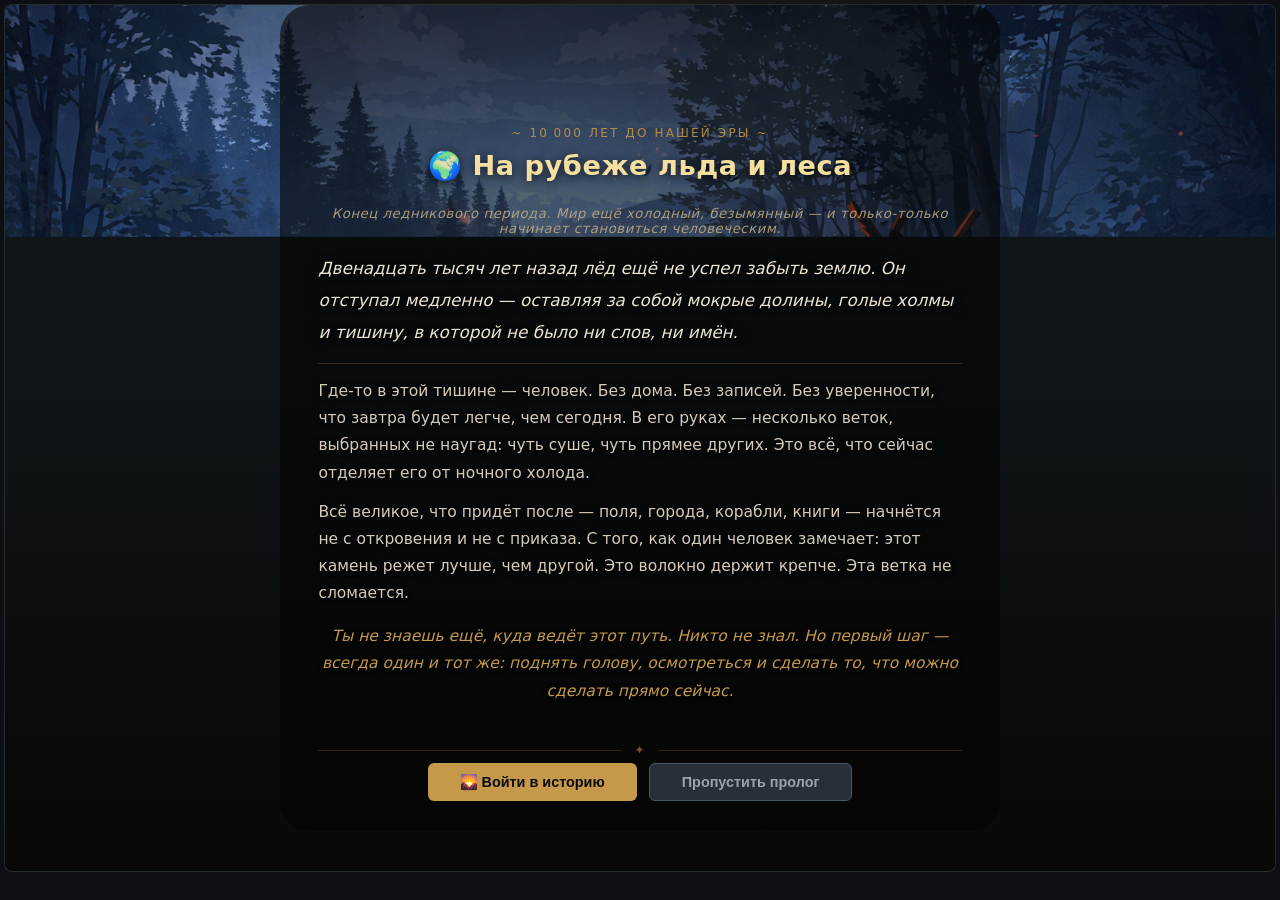
==== commit bc8dfc0e: "fix: gate camp routine during onboarding Co-authored-by: Cursor <cursoragent@cursor.com>" ====
--- a/web/prototype.html
+++ b/web/prototype.html
@@ -302,6 +302,7 @@
     <script src="prototype/data/character.js"></script>
     <script src="prototype/data/production.js"></script>
     <script src="prototype/data/economic-stages.js"></script>
+    <script src="prototype/data/camp-routine-priorities.js"></script>
     <script src="prototype/data/work-actions.js"></script>
 
         <!-- Runtime ownership: game-state-overrides patches the live GameState and
@@ -312,6 +313,7 @@
     <script src="prototype/game-state-overrides.js"></script>
     <script src="prototype/game-state-economic-core.js"></script>
     <script src="prototype/game-state-work-queue.js"></script>
+    <script src="prototype/game-state-camp-routine.js"></script>
 
         <!-- UI base class (coordinator + legacy fallbacks) -->
     <script src="prototype/ui.js"></script>
--- a/web/prototype/css/economic-core.css
+++ b/web/prototype/css/economic-core.css
@@ -13,6 +13,17 @@
 
 .shell-economic-core[hidden] {
   display: none !important;
+}
+
+/* Режим «Работы»: сайдбар (≥1181px) уже показывает следующий шаг — не дублировать. */
+@media (min-width: 1181px) {
+  body[data-shell-mode="production"] #shell-economic-core .ecore-priority {
+    display: none;
+  }
+}
+
+body[data-shell-mode="production"] #shell-economic-core .ecore-root {
+  gap: 0.32rem;
 }
 
 .ecore-root {
@@ -447,3 +458,146 @@
   font-size: 0.56rem;
   font-weight: 850;
 }
+
+/* Stage 2C — распорядок стоянки */
+.ecore-camp-routine {
+  padding: 0.36rem 0.42rem;
+  border-radius: 8px;
+  border: 1px solid rgba(100, 130, 150, 0.28);
+  background: rgba(14, 20, 28, 0.72);
+}
+
+.ecore-cr-lead {
+  margin: 0 0 0.32rem;
+  color: #9eb0a5;
+  font-size: 0.6rem;
+  line-height: 1.35;
+}
+
+.ecore-cr-toolbar {
+  display: flex;
+  flex-wrap: wrap;
+  gap: 0.28rem;
+  margin-bottom: 0.36rem;
+}
+
+.ecore-cr-master,
+.ecore-cr-now {
+  min-height: 26px;
+  padding: 0.14rem 0.42rem;
+  border-radius: 6px;
+  font: inherit;
+  font-size: 0.58rem;
+  font-weight: 850;
+  cursor: pointer;
+}
+
+.ecore-cr-master {
+  border: 1px solid rgba(109, 126, 116, 0.35);
+  background: rgba(22, 30, 26, 0.85);
+  color: #c5d4c0;
+}
+
+.ecore-cr-master.is-on {
+  border-color: rgba(143, 176, 128, 0.5);
+  color: #e2f0d8;
+  background: rgba(26, 44, 32, 0.75);
+}
+
+.ecore-cr-now {
+  border: 1px solid rgba(120, 150, 190, 0.4);
+  background: rgba(24, 34, 48, 0.75);
+  color: #d4e4f8;
+}
+
+.ecore-cr-pri-list {
+  display: flex;
+  flex-direction: column;
+  gap: 0.22rem;
+  margin-bottom: 0.28rem;
+}
+
+.ecore-cr-pri {
+  text-align: left;
+  padding: 0.22rem 0.34rem;
+  border-radius: 6px;
+  border: 1px solid rgba(100, 120, 130, 0.28);
+  background: rgba(18, 24, 28, 0.65);
+  color: #c8d4dc;
+  font: inherit;
+  font-size: 0.58rem;
+  font-weight: 750;
+  line-height: 1.25;
+  cursor: pointer;
+}
+
+.ecore-cr-pri.is-selected {
+  border-color: rgba(143, 176, 200, 0.55);
+  background: rgba(28, 40, 52, 0.88);
+  color: #eef6ff;
+}
+
+.ecore-cr-targets {
+  display: flex;
+  flex-direction: column;
+  gap: 0.22rem;
+}
+
+.ecore-cr-target {
+  display: flex;
+  flex-wrap: wrap;
+  align-items: center;
+  gap: 0.24rem 0.32rem;
+  font-size: 0.58rem;
+  color: #b8c9c4;
+}
+
+.ecore-cr-target-name {
+  min-width: 5.2rem;
+  font-weight: 800;
+}
+
+.ecore-cr-target-val {
+  flex: 1;
+  color: #9eb0a5;
+}
+
+.ecore-cr-step {
+  min-width: 28px;
+  min-height: 26px;
+  padding: 0;
+  border-radius: 5px;
+  border: 1px solid rgba(109, 126, 116, 0.32);
+  background: rgba(22, 28, 26, 0.8);
+  color: #dfe8e0;
+  font: inherit;
+  font-size: 0.72rem;
+  font-weight: 900;
+  line-height: 1;
+  cursor: pointer;
+}
+
+.ecore-cr-idle {
+  margin: 0 0 0.2rem;
+  color: #8a9a94;
+  font-size: 0.56rem;
+}
+
+.ecore-cr-hint {
+  margin: 0.28rem 0 0;
+  color: #c9b89a;
+  font-size: 0.56rem;
+  line-height: 1.35;
+}
+
+.ecore-camp-routine--gated {
+  border-style: dashed;
+  opacity: 0.92;
+}
+
+.ecore-cr-gated-note {
+  margin: 0.12rem 0 0;
+  color: #8a9a94;
+  font-size: 0.58rem;
+  line-height: 1.38;
+}
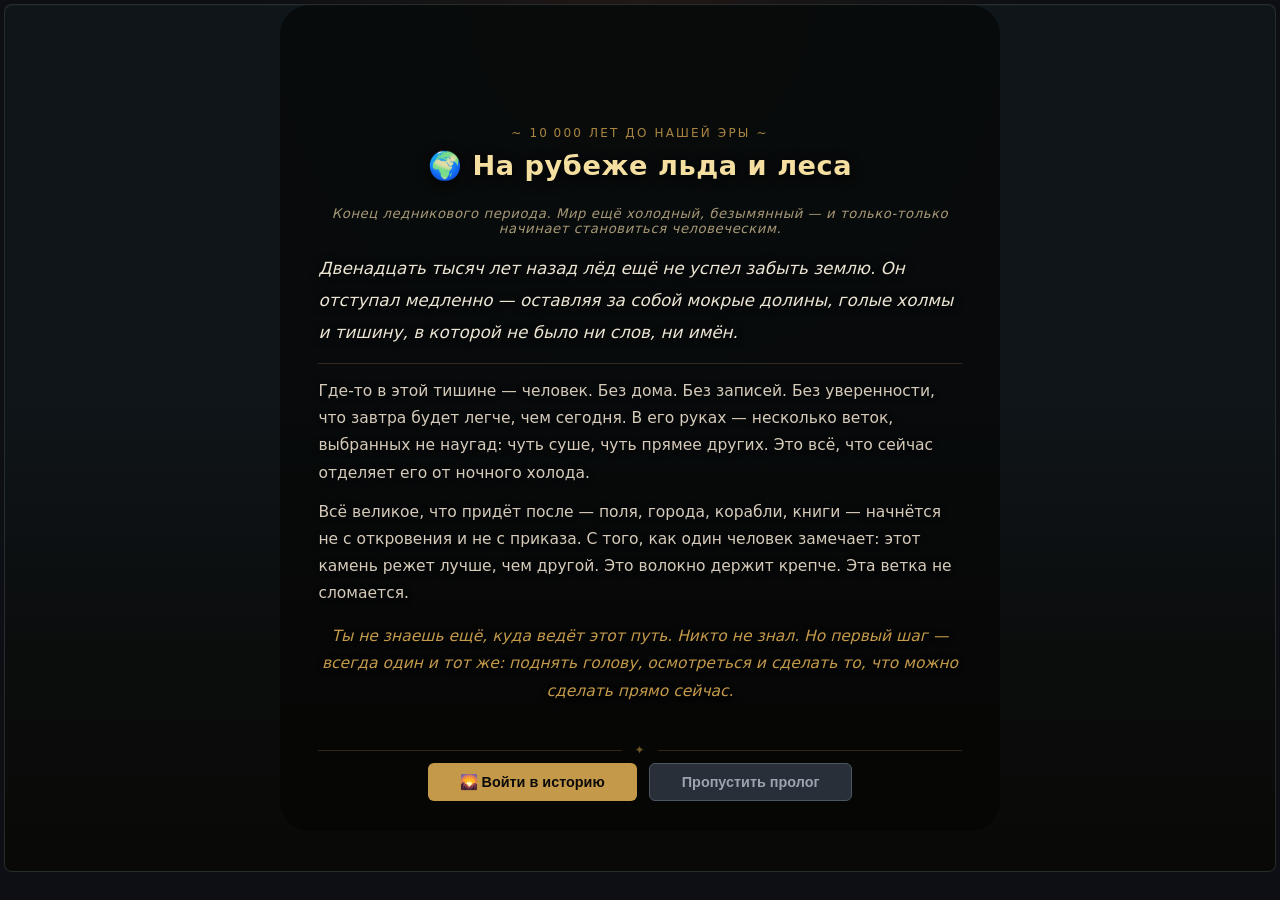
==== commit cef0a783: "feat(stage-2d): early workshop node; fix production shell scroll Co-authored-by: Cursor <cursoragent" ====
--- a/web/prototype.html
+++ b/web/prototype.html
@@ -303,6 +303,7 @@
     <script src="prototype/data/production.js"></script>
     <script src="prototype/data/economic-stages.js"></script>
     <script src="prototype/data/camp-routine-priorities.js"></script>
+    <script src="prototype/data/early-workshop-node.js"></script>
     <script src="prototype/data/work-actions.js"></script>
 
         <!-- Runtime ownership: game-state-overrides patches the live GameState and
@@ -314,6 +315,7 @@
     <script src="prototype/game-state-economic-core.js"></script>
     <script src="prototype/game-state-work-queue.js"></script>
     <script src="prototype/game-state-camp-routine.js"></script>
+    <script src="prototype/game-state-early-workshop-node.js"></script>
 
         <!-- UI base class (coordinator + legacy fallbacks) -->
     <script src="prototype/ui.js"></script>
--- a/web/prototype/css/ui-shell.css
+++ b/web/prototype/css/ui-shell.css
@@ -1568,20 +1568,26 @@
   gap: 0.42rem;
   height: 100%;
   min-height: 0;
-  overflow: hidden;
+  /* Одна вертикальная прокрутка на весь стол «Работы», без вложенных скроллов в ядре. */
+  overflow-x: hidden;
+  overflow-y: auto;
+  overscroll-behavior: contain;
+  scrollbar-width: thin;
+  scrollbar-color: rgba(143, 176, 128, 0.45) rgba(4, 9, 12, 0.35);
 }
 
 body[data-shell-mode="production"] #shell-economic-core {
   flex: 0 1 auto;
   min-height: 0;
-  max-height: min(46vh, 480px);
-  overflow: auto;
-  overscroll-behavior: contain;
+  max-height: none;
+  overflow: visible;
 }
 
 body[data-shell-mode="production"] #shell-operational-row {
+  flex: 1 1 0;
   min-height: 0;
   overflow: hidden;
+  align-items: stretch;
 }
 
 body[data-shell-mode="production"] #systems-row {
@@ -1591,11 +1597,6 @@
 body[data-shell-mode="knowledge"] #actions-row {
   min-height: 0;
   overflow: hidden;
-}
-
-body[data-shell-mode="production"] #shell-operational-row {
-  flex: 1 1 0;
-  align-items: stretch;
 }
 
 body[data-shell-mode="production"] #shell-operational-row > .panel,
@@ -1626,20 +1627,15 @@
 }
 
 body[data-shell-mode="production"] #shell-extra-systems {
-  flex: 0 1 34%;
-  max-height: min(36vh, 340px);
+  flex: 0 1 auto;
+  max-height: none;
   min-height: 0;
-  overflow: auto;
-  overscroll-behavior: contain;
+  overflow: visible;
 }
 
 @media (max-width: 900px) {
   body[data-shell-mode="production"] #shell-operational-row {
     grid-template-columns: minmax(0, 1fr);
-  }
-
-  body[data-shell-mode="production"] #shell-economic-core {
-    max-height: min(52vh, 520px);
   }
 }
 
@@ -1689,7 +1685,7 @@
 }
 
 /* Repair pass: keep the page fixed, but never clip controls inside panels. */
-#game-main {
+body:not([data-shell-mode="production"]) #game-main {
   overflow: hidden;
 }
 
--- a/web/prototype/css/economic-core.css
+++ b/web/prototype/css/economic-core.css
@@ -601,3 +601,95 @@
   font-size: 0.58rem;
   line-height: 1.38;
 }
+
+/* Stage 2D — ремесленное место */
+.ecore-ew-node {
+  padding: 0.36rem 0.42rem;
+  border-radius: 8px;
+  border: 1px solid rgba(140, 160, 120, 0.32);
+  background: rgba(16, 22, 18, 0.78);
+}
+
+.ecore-ew-lead {
+  margin: 0.12rem 0 0.28rem;
+  color: #9eb0a5;
+  font-size: 0.58rem;
+  line-height: 1.35;
+}
+
+.ecore-ew-status {
+  margin: 0 0 0.32rem;
+}
+
+.ecore-ew-status-pill {
+  display: inline-block;
+  padding: 0.1rem 0.36rem;
+  border-radius: 999px;
+  font-size: 0.52rem;
+  font-weight: 900;
+  letter-spacing: 0.06em;
+  text-transform: uppercase;
+  color: #d2e6c4;
+  border: 1px solid rgba(143, 176, 128, 0.4);
+  background: rgba(26, 40, 30, 0.65);
+}
+
+.ecore-ew-recipes {
+  display: flex;
+  flex-direction: column;
+  gap: 0.36rem;
+}
+
+.ecore-ew-recipe {
+  padding: 0.32rem 0.36rem;
+  border-radius: 6px;
+  border: 1px solid rgba(100, 120, 110, 0.28);
+  background: rgba(12, 18, 16, 0.55);
+}
+
+.ecore-ew-recipe-head {
+  display: flex;
+  align-items: center;
+  gap: 0.28rem;
+  margin-bottom: 0.18rem;
+}
+
+.ecore-ew-ico {
+  font-size: 0.85rem;
+  line-height: 1;
+}
+
+.ecore-ew-recipe-name {
+  font-size: 0.66rem;
+  font-weight: 850;
+  color: #e8f0e9;
+}
+
+.ecore-ew-miss {
+  margin: 0.12rem 0 0.22rem;
+  padding-left: 1rem;
+  color: #c9b89a;
+  font-size: 0.56rem;
+  line-height: 1.35;
+}
+
+.ecore-ew-queue {
+  margin-top: 0.12rem;
+  padding: 0.16rem 0.44rem;
+  border-radius: 6px;
+  border: 1px solid rgba(120, 150, 190, 0.42);
+  background: rgba(24, 34, 48, 0.75);
+  color: #d4e4f8;
+  font: inherit;
+  font-size: 0.58rem;
+  font-weight: 850;
+  cursor: pointer;
+}
+
+.ecore-ew-blocked {
+  display: inline-block;
+  margin-top: 0.12rem;
+  color: #b0a090;
+  font-size: 0.56rem;
+  line-height: 1.35;
+}
